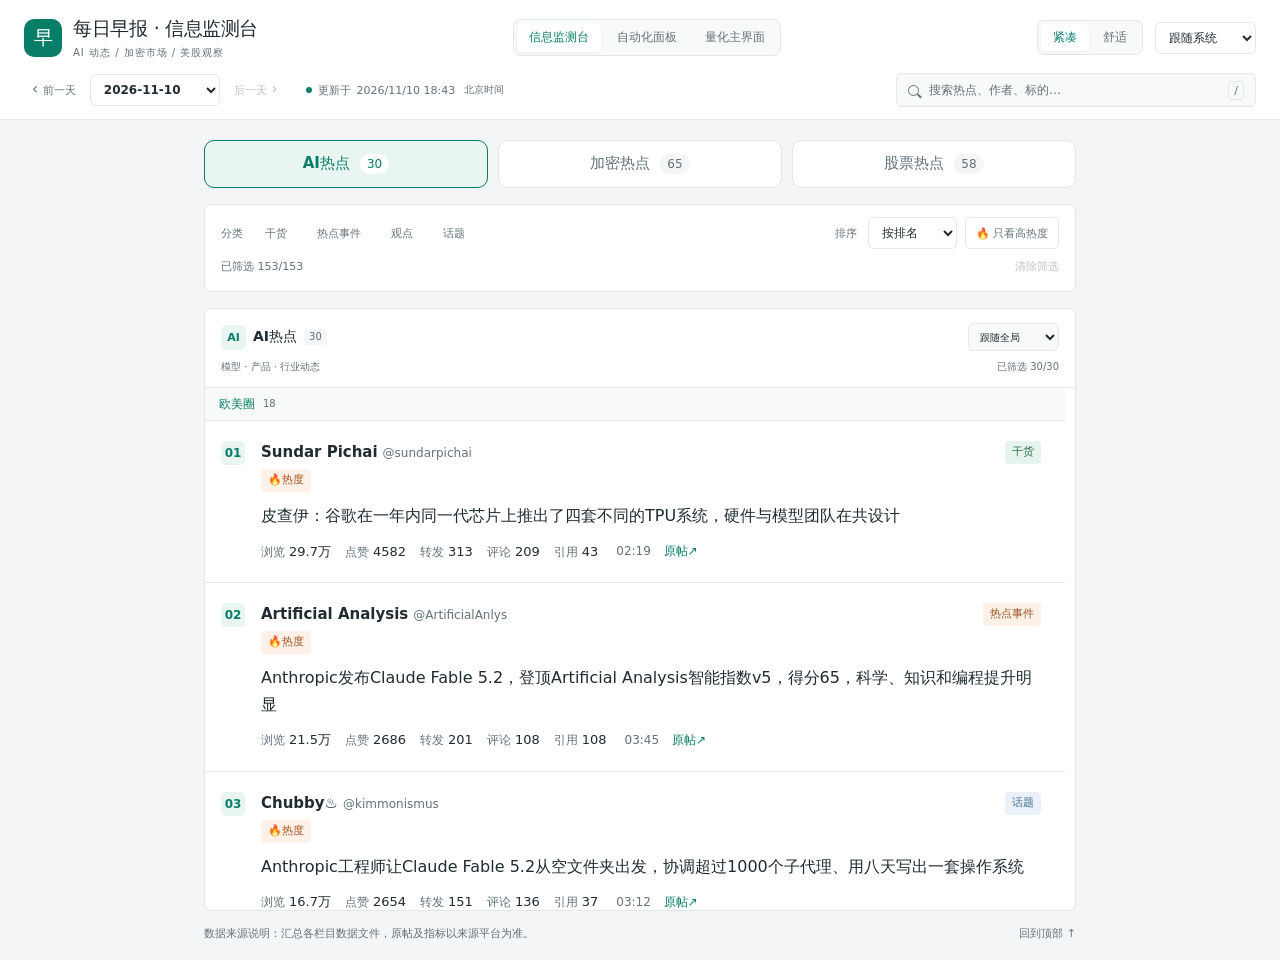
==== index.html @ 306c72bf "早报更新 2026-11-10 22:32" ====
<!doctype html>
<html lang="zh-CN">
<head>
  <meta charset="utf-8">
  <meta name="viewport" content="width=device-width, initial-scale=1">
  <meta name="color-scheme" content="light dark">
  <meta name="description" content="个人信息监测工作台：快速扫描 AI、加密与美股热点。">
  <title>每日早报 · 信息监测台</title>
  <link rel="stylesheet" href="assets/style.css?v=683f0a46d8">
  <script src="assets/app.js?v=7de63dbcac" defer></script>
</head>
<body id="top" data-density="compact" data-tab="ai">
  <a class="skip-link" href="#reports">跳至监测内容</a>
  <header class="topbar" id="topbar">
    <div class="topbar-heading">
      <div class="brand"><span class="brand-mark" aria-hidden="true">早</span><div><h1>每日早报 <span>· 信息监测台</span></h1><p>AI 动态 / 加密市场 / 美股观察</p></div></div>
      <nav class="page-nav" aria-label="站点导航"><a href="index.html" class="page-nav-link is-active" aria-current="page">信息监测台</a><a href="bot-auto-panel/" class="page-nav-link">自动化面板</a><a href="bot-auto-panel/#/hud" class="page-nav-link">量化主界面</a></nav>
      <div class="appearance-controls">
        <div class="segmented density-control" role="group" aria-label="内容密度">
          <button type="button" data-density="compact" aria-pressed="true">紧凑</button>
          <button type="button" data-density="comfortable" aria-pressed="false">舒适</button>
        </div>
        <label class="theme-control"><span class="sr-only">页面主题</span><select id="theme-select" aria-label="页面主题"><option value="system">跟随系统</option><option value="light">浅色</option><option value="dark">深色</option></select></label>
      </div>
    </div>
    <div class="topbar-tools">
      <div class="date-controls">
        <button id="previous-day" class="date-step" type="button" aria-label="前一天" title="前一天">‹ <span>前一天</span></button>
        <label><span class="sr-only">早报日期</span><select id="date-select" aria-label="选择早报日期"></select></label>
        <button id="next-day" class="date-step" type="button" aria-label="后一天" title="后一天"><span>后一天</span> ›</button>
      </div>
      <p class="updated"><span class="status-dot" aria-hidden="true"></span>更新于 <time id="last-updated">—</time><span class="timezone">北京时间</span></p>
      <label class="search-field desktop-search"><span class="search-icon" aria-hidden="true"></span><input id="global-search" type="search" placeholder="搜索热点、作者、标的…" aria-label="搜索所有栏目" autocomplete="off" spellcheck="false"><kbd>/</kbd></label>
    </div>
  </header>
  <main class="dashboard" id="reports" tabindex="-1">
    <p id="date-notice" class="notice" role="status" hidden></p>
    <div id="sample-note" class="sample-notice" hidden><span class="sample-badge">样例预览</span><span id="sample-note-text"></span></div>
    <nav id="section-tabs" class="section-tabs" aria-label="切换监测栏目"></nav>
    <section class="filter-bar" id="filter-bar" aria-label="内容筛选">
      <label class="search-field mobile-search"><span class="search-icon" aria-hidden="true"></span><input id="mobile-search" type="search" placeholder="搜索热点、作者、标的…" aria-label="搜索所有栏目" autocomplete="off" spellcheck="false"></label>
      <div class="filter-main">
        <div class="category-filter" id="category-filter"><span class="filter-label">分类</span><button type="button" id="category-menu-toggle" class="category-menu-toggle" aria-expanded="false" aria-controls="category-choices">全部分类 ▾</button><div id="category-choices" class="category-choices" role="group" aria-label="分类（可多选）"></div></div>
        <div class="filter-options"><label class="sort-control"><span class="filter-label">排序</span><select id="global-sort" aria-label="全局排序"></select></label><button type="button" id="hot-only" class="hot-toggle" aria-pressed="false">🔥 <span>只看高热度</span></button></div>
      </div>
      <div class="filter-status"><div class="filter-status-left"><span id="results-count" role="status" aria-live="polite" aria-atomic="true">已筛选 0/0</span><button type="button" id="active-ticker" class="active-ticker" hidden></button></div><button type="button" id="clear-filters" class="text-button" disabled>清除筛选</button></div>
    </section>
    <div id="sections" class="report-grid"></div>
    <noscript><p class="empty">请启用 JavaScript 查看监测台。本站数据已内嵌，支持离线打开。</p></noscript>
  </main>
  <footer class="footer"><p>数据来源说明：汇总各栏目数据文件，原帖及指标以来源平台为准。<span id="footer-sample" hidden>样例作者、账号及帖子均为虚构，仅供预览。</span></p><a href="#top">回到顶部 ↑</a></footer>
  <script type="application/json" id="report-data">{"manifest": {"source": "real", "sources": {"ai": "real", "crypto": "real", "stocks": "real"}, "dates": [{"date": "2026-11-10", "sections": ["ai", "crypto", "stocks"], "sources": {"ai": "real", "crypto": "real", "stocks": "real"}, "sample": false}, {"date": "2026-11-01", "sections": ["ai", "crypto", "stocks"], "sources": {"ai": "real", "crypto": "real", "stocks": "real"}, "sample": false}, {"date": "2026-10-31", "sections": ["ai", "crypto", "stocks"], "sources": {"ai": "real", "crypto": "real", "stocks": "real"}, "sample": false}, {"date": "2026-10-30", "sections": ["ai", "crypto", "stocks"], "sources": {"ai": "real", "crypto": "real", "stocks": "real"}, "sample": false}, {"date": "2026-10-29", "sections": ["ai", "crypto", "stocks"], "sources": {"ai": "real", "crypto": "real", "stocks": "real"}, "sample": false}, {"date": "2026-10-28", "sections": ["ai", "crypto", "stocks"], "sources": {"ai": "real", "crypto": "real", "stocks": "real"}, "sample": false}]}, "reports": {"2026-11-10": {"date": "2026-11-10", "sample": false, "sources": {"ai": "real", "crypto": "real", "stocks": "real"}, "sections": {"ai": {"section": "ai", "date": "2026-11-10", "generated_at": "2026-11-10T18:43:15+08:00", "sample": false, "items": [{"rank": 1, "author_name": "Sundar Pichai", "author_handle": "sundarpichai", "author_url": "https://x.com/sundarpichai", "tweet_url": "https://x.com/sundarpichai/status/2119857335871164769", "text_zh": "皮查伊：谷歌在一年内同一代芯片上推出了四套不同的TPU系统，硬件与模型团队在共设计", "original_lang": "en", "category": "干货", "tickers": [], "metrics": {"views": 297338, "likes": 4582, "retweets": 313, "replies": 209, "quotes": 43}, "posted_at": "2026-11-09T18:19:08+00:00", "region": "west"}, {"rank": 2, "author_name": "Artificial Analysis", "author_handle": "ArtificialAnlys", "author_url": "https://x.com/ArtificialAnlys", "tweet_url": "https://x.com/ArtificialAnlys/status/2119878995386982508", "text_zh": "Anthropic发布Claude Fable 5.2，登顶Artificial Analysis智能指数v5，得分65，科学、知识和编程提升明显", "original_lang": "en", "category": "热点事件", "tickers": [], "metrics": {"views": 215279, "likes": 2686, "retweets": 201, "replies": 108, "quotes": 108}, "posted_at": "2026-11-09T19:45:12+00:00", "region": "west"}, {"rank": 3, "author_name": "Chubby♨️", "author_handle": "kimmonismus", "author_url": "https://x.com/kimmonismus", "tweet_url": "https://x.com/kimmonismus/status/2119870808143298647", "text_zh": "Anthropic工程师让Claude Fable 5.2从空文件夹出发，协调超过1000个子代理、用八天写出一套操作系统", "original_lang": "en", "category": "话题", "tickers": [], "metrics": {"views": 166973, "likes": 2654, "retweets": 151, "replies": 136, "quotes": 37}, "posted_at": "2026-11-09T19:12:40+00:00", "region": "west"}, {"rank": 4, "author_name": "Chubby♨️", "author_handle": "kimmonismus", "author_url": "https://x.com/kimmonismus", "tweet_url": "https://x.com/kimmonismus/status/2119868348313838023", "text_zh": "Anthropic发布Claude Fable 5.2与Mythos 5.2，官方称在几乎所有评测能力上超过Opus 5.5", "original_lang": "en", "category": "热点事件", "tickers": [], "metrics": {"views": 199207, "likes": 1635, "retweets": 96, "replies": 67, "quotes": 17}, "posted_at": "2026-11-09T19:02:54+00:00", "region": "west"}, {"rank": 5, "author_name": "Simon Willison", "author_handle": "simonw", "author_url": "https://x.com/simonw", "tweet_url": "https://x.com/simonw/status/2120029347948220500", "text_zh": "Simon Willison提醒看Anthropic更新的提示词指南，其中有让Fable 5.2少一些过度谨慎的技巧", "original_lang": "en", "category": "干货", "tickers": [], "metrics": {"views": 105427, "likes": 1971, "retweets": 123, "replies": 214, "quotes": 53}, "posted_at": "2026-11-10T05:42:39+00:00", "region": "west"}, {"rank": 6, "author_name": "Artificial Analysis", "author_handle": "ArtificialAnlys", "author_url": "https://x.com/ArtificialAnlys", "tweet_url": "https://x.com/ArtificialAnlys/status/2119854348587123007", "text_zh": "Meta新模型Muse Ember在Artificial Analysis指数上得36分，与Claude Haiku 5.5相当，但每任务成本约只有三分之一", "original_lang": "en", "category": "干货", "tickers": [], "metrics": {"views": 133151, "likes": 939, "retweets": 55, "replies": 81, "quotes": 39}, "posted_at": "2026-11-09T18:07:16+00:00", "region": "west"}, {"rank": 7, "author_name": "SemiAnalysis", "author_handle": "SemiAnalysis_", "author_url": "https://x.com/SemiAnalysis_", "tweet_url": "https://x.com/SemiAnalysis_/status/2119961447199289640", "text_zh": "SemiAnalysis：Fable 5.2在GDPx榜单上以16.4%的成绩登顶", "original_lang": "en", "category": "干货", "tickers": [], "metrics": {"views": 103379, "likes": 749, "retweets": 45, "replies": 27, "quotes": 17}, "posted_at": "2026-11-10T01:12:50+00:00", "region": "west"}, {"rank": 8, "author_name": "Ethan Mollick", "author_handle": "emollick", "author_url": "https://x.com/emollick", "tweet_url": "https://x.com/emollick/status/2119918307457577163", "text_zh": "Ethan Mollick试验：Fable 5.2指挥约2.5万个代理，创造出450多个由传送门连接的3D世界", "original_lang": "en", "category": "话题", "tickers": [], "metrics": {"views": 69517, "likes": 1387, "retweets": 117, "replies": 167, "quotes": 40}, "posted_at": "2026-11-09T22:21:25+00:00", "region": "west"}, {"rank": 9, "author_name": "宝玉", "author_handle": "dotey", "author_url": "https://x.com/dotey", "tweet_url": "https://x.com/dotey/status/2119872207241543744", "text_zh": "宝玉：Claude Fable 5.2发布，比Opus 5.5强一档，API降价两成；Max和Ultra送一次Fable重置，Pro本周也可直接用", "original_lang": "zh", "category": "热点事件", "tickers": [], "metrics": {"views": 112390, "likes": 349, "retweets": 26, "replies": 134, "quotes": 18}, "posted_at": "2026-11-09T19:18:14+00:00", "region": "zh"}, {"rank": 10, "author_name": "Gary Marcus", "author_handle": "GaryMarcus", "author_url": "https://x.com/GaryMarcus", "tweet_url": "https://x.com/GaryMarcus/status/2119747886472630375", "text_zh": "Gary Marcus认为黄仁勋真正麻烦的不是婚外情本身，而是他留下的证据", "original_lang": "en", "category": "观点", "tickers": [], "metrics": {"views": 81607, "likes": 901, "retweets": 181, "replies": 33, "quotes": 5}, "posted_at": "2026-11-09T11:04:13+00:00", "region": "west"}, {"rank": 11, "author_name": "Chubby♨️", "author_handle": "kimmonismus", "author_url": "https://x.com/kimmonismus", "tweet_url": "https://x.com/kimmonismus/status/2119899579533373695", "text_zh": "认为谷歌模型本身很强，但发布节奏拖了后腿；Fable 5.2已是当前明显最好的模型", "original_lang": "en", "category": "观点", "tickers": [], "metrics": {"views": 51530, "likes": 946, "retweets": 37, "replies": 78, "quotes": 3}, "posted_at": "2026-11-09T21:07:00+00:00", "region": "west"}, {"rank": 12, "author_name": "Dylan Patel", "author_handle": "dylan522p", "author_url": "https://x.com/dylan522p", "tweet_url": "https://x.com/dylan522p/status/2119977464529289304", "text_zh": "有评测称Fable 5.2在芯片设计、软件工程、生物和材料科学上明显更强，GDPx是目前唯一细拆这些能力的评测", "original_lang": "en", "category": "干货", "tickers": [], "metrics": {"views": 52835, "likes": 728, "retweets": 34, "replies": 40, "quotes": 8}, "posted_at": "2026-11-10T02:16:29+00:00", "region": "west"}, {"rank": 13, "author_name": "Ethan Mollick", "author_handle": "emollick", "author_url": "https://x.com/emollick", "tweet_url": "https://x.com/emollick/status/2120000888974766501", "text_zh": "Ethan Mollick：Fable 5.2在几项尚未饱和、信息量较高的基准上已站上偏陡的趋势线上方", "original_lang": "en", "category": "干货", "tickers": [], "metrics": {"views": 45434, "likes": 806, "retweets": 62, "replies": 124, "quotes": 13}, "posted_at": "2026-11-10T03:49:34+00:00", "region": "west"}, {"rank": 14, "author_name": "Chubby♨️", "author_handle": "kimmonismus", "author_url": "https://x.com/kimmonismus", "tweet_url": "https://x.com/kimmonismus/status/2119927765252063690", "text_zh": "Anthropic称Fable 5.2能根据简短提示设计出三款可工作的电子设备，还提出了未经测试的化学合成路线", "original_lang": "en", "category": "话题", "tickers": [], "metrics": {"views": 35485, "likes": 758, "retweets": 43, "replies": 53, "quotes": 2}, "posted_at": "2026-11-09T22:59:00+00:00", "region": "west"}, {"rank": 15, "author_name": "SemiAnalysis", "author_handle": "SemiAnalysis_", "author_url": "https://x.com/SemiAnalysis_", "tweet_url": "https://x.com/SemiAnalysis_/status/2119941113821720798", "text_zh": "谷歌宣布TPU 8tx用于机密推理、TPU 8i Max面向超长上下文", "original_lang": "en", "category": "热点事件", "tickers": [], "metrics": {"views": 38342, "likes": 414, "retweets": 26, "replies": 18, "quotes": 3}, "posted_at": "2026-11-09T23:52:02+00:00", "region": "west"}, {"rank": 16, "author_name": "Gary Marcus", "author_handle": "GaryMarcus", "author_url": "https://x.com/GaryMarcus", "tweet_url": "https://x.com/GaryMarcus/status/2119786235484901769", "text_zh": "Gary Marcus：问题已不再是金融泡沫会不会破，而是何时破；纯堆缩放已经结束", "original_lang": "en", "category": "观点", "tickers": [], "metrics": {"views": 29246, "likes": 585, "retweets": 84, "replies": 40, "quotes": 13}, "posted_at": "2026-11-09T13:36:36+00:00", "region": "west"}, {"rank": 17, "author_name": "🚨 AI News | TestingCatalog", "author_handle": "testingcatalog", "author_url": "https://x.com/testingcatalog", "tweet_url": "https://x.com/testingcatalog/status/2119868820466680062", "text_zh": "测试显示Fable 5.2与Mythos 5.2由同一底层模型驱动，只是安全护栏配置不同", "original_lang": "en", "category": "干货", "tickers": [], "metrics": {"views": 38064, "likes": 320, "retweets": 11, "replies": 15, "quotes": 3}, "posted_at": "2026-11-09T19:04:46+00:00", "region": "west"}, {"rank": 18, "author_name": "Artificial Analysis", "author_handle": "ArtificialAnlys", "author_url": "https://x.com/ArtificialAnlys", "tweet_url": "https://x.com/ArtificialAnlys/status/2119953570430881946", "text_zh": "Fable 5.2登上AA-3D榜首，Max档得分1271 Elo，领先Sonnet约67分，衡量模型搭建交互式3D体验的能力", "original_lang": "en", "category": "干货", "tickers": [], "metrics": {"views": 25352, "likes": 409, "retweets": 29, "replies": 53, "quotes": 16}, "posted_at": "2026-11-10T00:41:32+00:00", "region": "west"}, {"rank": 19, "author_name": "swyx 🔜 aie.codes", "author_handle": "swyx", "author_url": "https://x.com/swyx", "tweet_url": "https://x.com/swyx/status/2119935240202539147", "text_zh": "有人在Fable 5.2发布演示中用模型形式化了费马大定理，并暗示还有更大的代码演讲计划", "original_lang": "en", "category": "话题", "tickers": [], "metrics": {"views": 23863, "likes": 380, "retweets": 15, "replies": 90, "quotes": 8}, "posted_at": "2026-11-09T23:28:42+00:00", "region": "west"}, {"rank": 20, "author_name": "Orange AI", "author_handle": "oran_ge", "author_url": "https://x.com/oran_ge", "tweet_url": "https://x.com/oran_ge/status/2119933301767180631", "text_zh": "归藏梳理：Fable/Mythos几乎全面超过Opus 5.5，价格降20%、速度提升30%，费马大定理形式化、衣壳结构和机器人控制都有突破，官方仍建议日常编码先用Opus 5.5", "original_lang": "zh", "category": "干货", "tickers": [], "metrics": {"views": 32497, "likes": 149, "retweets": 7, "replies": 65, "quotes": 9}, "posted_at": "2026-11-09T23:21:00+00:00", "region": "zh"}, {"rank": 21, "author_name": "宝玉", "author_handle": "dotey", "author_url": "https://x.com/dotey", "tweet_url": "https://x.com/dotey/status/2119873970920997274", "text_zh": "同一天OpenAI在周边店上架Codex版Chromatic掌机，售价200美元，可用Codex做Game Boy游戏", "original_lang": "zh", "category": "热点事件", "tickers": [], "metrics": {"views": 34988, "likes": 82, "retweets": 6, "replies": 50, "quotes": 2}, "posted_at": "2026-11-09T19:25:14+00:00", "region": "zh"}, {"rank": 22, "author_name": "Gorden Sun", "author_handle": "Gorden_Sun", "author_url": "https://x.com/Gorden_Sun", "tweet_url": "https://x.com/Gorden_Sun/status/2119810857920307387", "text_zh": "Mirage：仅约5130万参数、体积约22MB的视觉模型，在三星S26的NPU上约74毫秒完成一次全流程分析", "original_lang": "zh", "category": "干货", "tickers": [], "metrics": {"views": 21085, "likes": 384, "retweets": 42, "replies": 27, "quotes": 2}, "posted_at": "2026-11-09T15:14:27+00:00", "region": "zh"}, {"rank": 23, "author_name": "歸藏(guizang.ai)", "author_handle": "op7418", "author_url": "https://x.com/op7418", "tweet_url": "https://x.com/op7418/status/2120035025655574865", "text_zh": "有项目可给国行iPhone开启满血版Apple Intelligence，并提醒美区账号、系统语言和约10GB模型下载等坑", "original_lang": "zh", "category": "话题", "tickers": [], "metrics": {"views": 28188, "likes": 111, "retweets": 15, "replies": 60, "quotes": 3}, "posted_at": "2026-11-10T06:05:13+00:00", "region": "zh"}, {"rank": 24, "author_name": "宝玉", "author_handle": "dotey", "author_url": "https://x.com/dotey", "tweet_url": "https://x.com/dotey/status/2119823986603299193", "text_zh": "字节发布图像模型Seedream 5.5：官方称同一张图可连改100轮且未改区域保持像素级稳定，并支持透明底素材，将在即梦和豆包上线", "original_lang": "zh", "category": "热点事件", "tickers": [], "metrics": {"views": 24593, "likes": 136, "retweets": 18, "replies": 49, "quotes": 6}, "posted_at": "2026-11-09T16:06:37+00:00", "region": "zh"}, {"rank": 25, "author_name": "小互", "author_handle": "xiaohu", "author_url": "https://x.com/xiaohu", "tweet_url": "https://x.com/xiaohu/status/2119774478788141417", "text_zh": "小互实测Seedream 5.5，称多轮编辑一致性和真实感明显提升，并改善小字、多语言、透明图和GIF生成", "original_lang": "zh", "category": "干货", "tickers": [], "metrics": {"views": 20276, "likes": 190, "retweets": 16, "replies": 31, "quotes": 8}, "posted_at": "2026-11-09T12:49:53+00:00", "region": "zh"}, {"rank": 26, "author_name": "Andy L", "author_handle": "AndyL5cc", "author_url": "https://x.com/AndyL5cc", "tweet_url": "https://x.com/AndyL5cc/status/2119869451491565935", "text_zh": "细节：Fable 5.2开High约能打平Opus 5.5 Max，每任务成本约一半；但网页版和Claude Code默认档位是Medium", "original_lang": "zh", "category": "干货", "tickers": [], "metrics": {"views": 19169, "likes": 25, "retweets": 0, "replies": 16, "quotes": 1}, "posted_at": "2026-11-09T19:07:17+00:00", "region": "zh"}, {"rank": 27, "author_name": "宝玉", "author_handle": "dotey", "author_url": "https://x.com/dotey", "tweet_url": "https://x.com/dotey/status/2119868647220842659", "text_zh": "Meta发布最小模型Muse Ember，单价与Haiku 5.5相当，跑同一套测试只需约三分之一的钱，主要承担Agent杂活", "original_lang": "zh", "category": "干货", "tickers": [], "metrics": {"views": 9407, "likes": 14, "retweets": 1, "replies": 19, "quotes": 2}, "posted_at": "2026-11-09T19:04:05+00:00", "region": "zh"}, {"rank": 28, "author_name": "Orange AI", "author_handle": "oran_ge", "author_url": "https://x.com/oran_ge", "tweet_url": "https://x.com/oran_ge/status/2119938669624819722", "text_zh": "有传言Anthropic内部已有只多训练两周的Fable 5.3，可能近期发布，下周IPO可能要靠Fable 5.2撑场面", "original_lang": "zh", "category": "观点", "tickers": [], "metrics": {"views": 7891, "likes": 21, "retweets": 0, "replies": 27, "quotes": 0}, "posted_at": "2026-11-09T23:42:20+00:00", "region": "zh"}, {"rank": 29, "author_name": "Andy L", "author_handle": "AndyL5cc", "author_url": "https://x.com/AndyL5cc", "tweet_url": "https://x.com/AndyL5cc/status/2119973567274094602", "text_zh": "The Information：白宫要求国会立法让商务部封堵对部分芯片的远程访问；有人认为黄仁勋风波后英伟达游说分量变轻", "original_lang": "zh", "category": "热点事件", "tickers": [], "metrics": {"views": 4312, "likes": 18, "retweets": 0, "replies": 14, "quotes": 0}, "posted_at": "2026-11-10T02:01:00+00:00", "region": "zh"}, {"rank": 30, "author_name": "Andy L", "author_handle": "AndyL5cc", "author_url": "https://x.com/AndyL5cc", "tweet_url": "https://x.com/AndyL5cc/status/2119756134462464504", "text_zh": "英国《金融时报》：Anthropic接手约34亿美元、规模1.7吉瓦的燃气发电机订单，为数据中心供电", "original_lang": "zh", "category": "热点事件", "tickers": [], "metrics": {"views": 2047, "likes": 15, "retweets": 0, "replies": 15, "quotes": 0}, "posted_at": "2026-11-09T11:37:00+00:00", "region": "zh"}]}, "crypto": {"section": "crypto", "date": "2026-11-10", "generated_at": "2026-11-10T18:43:15+08:00", "sample": false, "items": [{"rank": 1, "author_name": "Ted", "author_handle": "TedPillows", "author_url": "https://x.com/TedPillows", "tweet_url": "https://x.com/TedPillows/status/2119814421296144814", "text_zh": "别出轨：暗指黄仁勋婚外情丑闻成为今日加密圈热议", "original_lang": "en", "category": "话题", "tickers": [], "metrics": {"views": 1636979, "likes": 84310, "retweets": 6115, "replies": 689, "quotes": 482}, "posted_at": "2026-11-09T15:28:36+00:00", "region": "west", "region_rank": 1}, {"rank": 2, "author_name": "Watcher.Guru", "author_handle": "WatcherGuru", "author_url": "https://x.com/WatcherGuru", "tweet_url": "https://x.com/WatcherGuru/status/2119944998716166505", "text_zh": "英伟达及CEO黄仁勋被股东起诉，指控隐瞒与一名中国间谍的关系", "original_lang": "en", "category": "热点事件", "tickers": [], "metrics": {"views": 1372818, "likes": 6589, "retweets": 573, "replies": 284, "quotes": 111}, "posted_at": "2026-11-10T00:07:29+00:00", "region": "west", "region_rank": 2}, {"rank": 3, "author_name": "Watcher.Guru", "author_handle": "WatcherGuru", "author_url": "https://x.com/WatcherGuru", "tweet_url": "https://x.com/WatcherGuru/status/2119791398203654398", "text_zh": "贝莱德预计出于安全考虑，将有数十亿美元加密资产转入ETF", "original_lang": "en", "category": "热点事件", "tickers": [], "metrics": {"views": 811817, "likes": 6884, "retweets": 609, "replies": 355, "quotes": 131}, "posted_at": "2026-11-09T13:57:07+00:00", "region": "west", "region_rank": 3}, {"rank": 4, "author_name": "Watcher.Guru", "author_handle": "WatcherGuru", "author_url": "https://x.com/WatcherGuru", "tweet_url": "https://x.com/WatcherGuru/status/2119902152009101656", "text_zh": "华尔街日报：Anthropic计划下周IPO", "original_lang": "en", "category": "热点事件", "tickers": [], "metrics": {"views": 815880, "likes": 5569, "retweets": 427, "replies": 227, "quotes": 159}, "posted_at": "2026-11-09T21:17:13+00:00", "region": "west", "region_rank": 4}, {"rank": 5, "author_name": "Michael Saylor", "author_handle": "saylor", "author_url": "https://x.com/saylor", "tweet_url": "https://x.com/saylor/status/2119778202931388769", "text_zh": "Strategy再购入1036枚比特币并回购1.88亿美元STRC；截至11月8日持有850,364枚BTC及49亿美元现金类资产", "original_lang": "en", "category": "干货", "tickers": [], "metrics": {"views": 532500, "likes": 11131, "retweets": 1166, "replies": 650, "quotes": 219}, "posted_at": "2026-11-09T13:04:41+00:00", "region": "west", "region_rank": 5}, {"rank": 6, "author_name": "Watcher.Guru", "author_handle": "WatcherGuru", "author_url": "https://x.com/WatcherGuru", "tweet_url": "https://x.com/WatcherGuru/status/2119837697842053483", "text_zh": "朝鲜黑客正用meme币清洗币安被盗资金", "original_lang": "en", "category": "热点事件", "tickers": [], "metrics": {"views": 545233, "likes": 5546, "retweets": 490, "replies": 666, "quotes": 251}, "posted_at": "2026-11-09T17:01:06+00:00", "region": "west", "region_rank": 6}, {"rank": 7, "author_name": "Crypto Rover", "author_handle": "cryptorover", "author_url": "https://x.com/cryptorover", "tweet_url": "https://x.com/cryptorover/status/2119744909821571194", "text_zh": "特朗普将加密比作石油，称其可能成为全球最重要的资产之一", "original_lang": "en", "category": "热点事件", "tickers": [], "metrics": {"views": 174298, "likes": 3120, "retweets": 360, "replies": 142, "quotes": 28}, "posted_at": "2026-11-09T10:52:24+00:00", "region": "west", "region_rank": 7}, {"rank": 8, "author_name": "Crypto Rover", "author_handle": "cryptorover", "author_url": "https://x.com/cryptorover", "tweet_url": "https://x.com/cryptorover/status/2119773160166019243", "text_zh": "中国上线区块链与人工智能技术全国性登记系统", "original_lang": "en", "category": "热点事件", "tickers": [], "metrics": {"views": 165586, "likes": 2210, "retweets": 275, "replies": 117, "quotes": 25}, "posted_at": "2026-11-09T12:44:39+00:00", "region": "west", "region_rank": 8}, {"rank": 9, "author_name": "Coin Bureau", "author_handle": "coinbureau", "author_url": "https://x.com/coinbureau", "tweet_url": "https://x.com/coinbureau/status/2119773989891686814", "text_zh": "纽交所据报将用Avalanche结算代币化股票，AVAX短时涨约6%至8.65美元", "original_lang": "en", "category": "热点事件", "tickers": [], "metrics": {"views": 186134, "likes": 1352, "retweets": 236, "replies": 107, "quotes": 60}, "posted_at": "2026-11-09T12:47:57+00:00", "region": "west", "region_rank": 9}, {"rank": 10, "author_name": "The Bitcoin Historian", "author_handle": "pete_rizzo_", "author_url": "https://x.com/pete_rizzo_", "tweet_url": "https://x.com/pete_rizzo_/status/2119880917724573762", "text_zh": "杰克·多西的Bitchat（可离线发送比特币）在法国成下载热门，抗议者大量使用", "original_lang": "en", "category": "热点事件", "tickers": [], "metrics": {"views": 128108, "likes": 1755, "retweets": 241, "replies": 88, "quotes": 25}, "posted_at": "2026-11-09T19:52:50+00:00", "region": "west", "region_rank": 10}, {"rank": 11, "author_name": "Ted", "author_handle": "TedPillows", "author_url": "https://x.com/TedPillows", "tweet_url": "https://x.com/TedPillows/status/2119766074854191524", "text_zh": "感到整个加密市场集体疲惫、放弃的人空前多，此刻开始慢慢转多", "original_lang": "en", "category": "观点", "tickers": [], "metrics": {"views": 71906, "likes": 2004, "retweets": 68, "replies": 162, "quotes": 6}, "posted_at": "2026-11-09T12:16:30+00:00", "region": "west", "region_rank": 11}, {"rank": 12, "author_name": "Cointelegraph", "author_handle": "Cointelegraph", "author_url": "https://x.com/Cointelegraph", "tweet_url": "https://x.com/Cointelegraph/status/2119782233686863938", "text_zh": "杜罗夫：过去48小时Telegram上新建超过70万个自托管钱包", "original_lang": "en", "category": "热点事件", "tickers": [], "metrics": {"views": 83895, "likes": 1339, "retweets": 130, "replies": 111, "quotes": 15}, "posted_at": "2026-11-09T13:20:42+00:00", "region": "west", "region_rank": 12}, {"rank": 13, "author_name": "Lyn Alden", "author_handle": "LynAldenContact", "author_url": "https://x.com/LynAldenContact", "tweet_url": "https://x.com/LynAldenContact/status/2119961265099411681", "text_zh": "AI已更擅长细微表情；对黄仁勋能否继续任职偏中性偏空，但对2027年GPU需求偏多", "original_lang": "en", "category": "观点", "tickers": [], "metrics": {"views": 101063, "likes": 821, "retweets": 30, "replies": 45, "quotes": 3}, "posted_at": "2026-11-10T01:12:07+00:00", "region": "west", "region_rank": 13}, {"rank": 14, "author_name": "James Lavish", "author_handle": "jameslavish", "author_url": "https://x.com/jameslavish", "tweet_url": "https://x.com/jameslavish/status/2119833440854102463", "text_zh": "至8.3万美元区间累计超过100亿美元比特币杠杆空单，拥挤交易值得警惕", "original_lang": "en", "category": "干货", "tickers": [], "metrics": {"views": 60085, "likes": 1557, "retweets": 101, "replies": 72, "quotes": 23}, "posted_at": "2026-11-09T16:44:11+00:00", "region": "west", "region_rank": 14}, {"rank": 15, "author_name": "Cointelegraph", "author_handle": "Cointelegraph", "author_url": "https://x.com/Cointelegraph", "tweet_url": "https://x.com/Cointelegraph/status/2119797896635703580", "text_zh": "管理约13万亿美元的嘉信理财新增SOL、AVAX、LINK现货交易", "original_lang": "en", "category": "热点事件", "tickers": [], "metrics": {"views": 58862, "likes": 1303, "retweets": 181, "replies": 66, "quotes": 9}, "posted_at": "2026-11-09T14:22:57+00:00", "region": "west", "region_rank": 15}, {"rank": 16, "author_name": "Crypto Rover", "author_handle": "cryptorover", "author_url": "https://x.com/cryptorover", "tweet_url": "https://x.com/cryptorover/status/2119883976827699418", "text_zh": "称比特币将大幅反弹、山寨会暴动，要在街上流血时买入", "original_lang": "en", "category": "观点", "tickers": [], "metrics": {"views": 76986, "likes": 818, "retweets": 50, "replies": 101, "quotes": 5}, "posted_at": "2026-11-09T20:05:00+00:00", "region": "west", "region_rank": 16}, {"rank": 17, "author_name": "Bitcoin Magazine", "author_handle": "BitcoinMagazine", "author_url": "https://x.com/BitcoinMagazine", "tweet_url": "https://x.com/BitcoinMagazine/status/2119830120852758844", "text_zh": "上市公司Super League Enterprise逢低购入16枚BTC入库，价值约120万美元", "original_lang": "en", "category": "热点事件", "tickers": [], "metrics": {"views": 61208, "likes": 1012, "retweets": 96, "replies": 56, "quotes": 8}, "posted_at": "2026-11-09T16:31:00+00:00", "region": "west", "region_rank": 17}, {"rank": 18, "author_name": "Ted", "author_handle": "TedPillows", "author_url": "https://x.com/TedPillows", "tweet_url": "https://x.com/TedPillows/status/2119831141478015157", "text_zh": "质疑纽交所为何选择Avalanche结算美股代币化交易，怀疑背后有利益安排", "original_lang": "en", "category": "观点", "tickers": [], "metrics": {"views": 74001, "likes": 644, "retweets": 14, "replies": 179, "quotes": 10}, "posted_at": "2026-11-09T16:35:03+00:00", "region": "west", "region_rank": 18}, {"rank": 19, "author_name": "K A L E O", "author_handle": "CryptoKaleo", "author_url": "https://x.com/CryptoKaleo", "tweet_url": "https://x.com/CryptoKaleo/status/2119855761534918711", "text_zh": "感叹换作以前，纽交所选用Avalanche这类公告能让AVAX一根阳线涨500%", "original_lang": "en", "category": "观点", "tickers": [], "metrics": {"views": 58753, "likes": 863, "retweets": 41, "replies": 97, "quotes": 2}, "posted_at": "2026-11-09T18:12:53+00:00", "region": "west", "region_rank": 19}, {"rank": 20, "author_name": "Crypto Rover", "author_handle": "cryptorover", "author_url": "https://x.com/cryptorover", "tweet_url": "https://x.com/cryptorover/status/2120019029377347643", "text_zh": "12月美联储加息概率升至历史高点约80%", "original_lang": "en", "category": "热点事件", "tickers": [], "metrics": {"views": 58575, "likes": 495, "retweets": 50, "replies": 50, "quotes": 5}, "posted_at": "2026-11-10T05:01:39+00:00", "region": "west", "region_rank": 20}, {"rank": 21, "author_name": "The Bitcoin Historian", "author_handle": "pete_rizzo_", "author_url": "https://x.com/pete_rizzo_", "tweet_url": "https://x.com/pete_rizzo_/status/2119955950765559816", "text_zh": "哈萨克斯坦宣布为战略储备买入1亿美元比特币", "original_lang": "en", "category": "热点事件", "tickers": [], "metrics": {"views": 27076, "likes": 1111, "retweets": 155, "replies": 79, "quotes": 10}, "posted_at": "2026-11-10T00:51:00+00:00", "region": "west", "region_rank": 21}, {"rank": 22, "author_name": "Bitcoin Magazine", "author_handle": "BitcoinMagazine", "author_url": "https://x.com/BitcoinMagazine", "tweet_url": "https://x.com/BitcoinMagazine/status/2119850250613793245", "text_zh": "Blockstream CEO Adam Back：传统世界大型托管机构开始进入比特币托管", "original_lang": "en", "category": "观点", "tickers": [], "metrics": {"views": 53767, "likes": 466, "retweets": 46, "replies": 56, "quotes": 6}, "posted_at": "2026-11-09T17:50:59+00:00", "region": "west", "region_rank": 22}, {"rank": 23, "author_name": "Anthony Pompliano 🌪", "author_handle": "APompliano", "author_url": "https://x.com/APompliano", "tweet_url": "https://x.com/APompliano/status/2119780922056925306", "text_zh": "调侃若黄仁勋婚外情成为本轮AI抛售的底部，会是极具讽刺的“祭旗”", "original_lang": "en", "category": "观点", "tickers": [], "metrics": {"views": 52206, "likes": 501, "retweets": 26, "replies": 60, "quotes": 1}, "posted_at": "2026-11-09T13:15:30+00:00", "region": "west", "region_rank": 23}, {"rank": 24, "author_name": "Ted", "author_handle": "TedPillows", "author_url": "https://x.com/TedPillows", "tweet_url": "https://x.com/TedPillows/status/2119786871945588844", "text_zh": "Tom Lee上周买入约2016万美元ETH，与Saylor同时在买", "original_lang": "en", "category": "干货", "tickers": [], "metrics": {"views": 36980, "likes": 872, "retweets": 36, "replies": 81, "quotes": 3}, "posted_at": "2026-11-09T13:39:08+00:00", "region": "west", "region_rank": 24}, {"rank": 25, "author_name": "Peter Schiff", "author_handle": "PeterSchiff", "author_url": "https://x.com/PeterSchiff", "tweet_url": "https://x.com/PeterSchiff/status/2119788579589140634", "text_zh": "Peter Schiff批评Saylor再次增发普通股买比特币并回购STRC，牺牲MSTR普通股东", "original_lang": "en", "category": "观点", "tickers": [], "metrics": {"views": 51203, "likes": 483, "retweets": 39, "replies": 126, "quotes": 2}, "posted_at": "2026-11-09T13:45:55+00:00", "region": "west", "region_rank": 25}, {"rank": 26, "author_name": "Lyn Alden", "author_handle": "LynAldenContact", "author_url": "https://x.com/LynAldenContact", "tweet_url": "https://x.com/LynAldenContact/status/2119944865127727239", "text_zh": "股市涨超2%，英伟达丑闻当日跌幅不到5%，后续风险仍在但值得留意", "original_lang": "en", "category": "观点", "tickers": [], "metrics": {"views": 46850, "likes": 565, "retweets": 16, "replies": 32, "quotes": 0}, "posted_at": "2026-11-10T00:06:57+00:00", "region": "west", "region_rank": 26}, {"rank": 27, "author_name": "Lookonchain", "author_handle": "lookonchain", "author_url": "https://x.com/lookonchain", "tweet_url": "https://x.com/lookonchain/status/2119965406261891505", "text_zh": "沉睡超10年的以太坊OG钱包转移全部2155枚ETH（约459万美元），ICO成本仅0.31美元", "original_lang": "en", "category": "热点事件", "tickers": [], "metrics": {"views": 57078, "likes": 264, "retweets": 17, "replies": 69, "quotes": 6}, "posted_at": "2026-11-10T01:28:34+00:00", "region": "west", "region_rank": 27}, {"rank": 28, "author_name": "Raoul Pal", "author_handle": "RaoulGMI", "author_url": "https://x.com/RaoulGMI", "tweet_url": "https://x.com/RaoulGMI/status/2119967158155268567", "text_zh": "Raoul Pal：降低居民电费的简单办法是向数据中心征收电网使用税，自发电则少征", "original_lang": "en", "category": "观点", "tickers": [], "metrics": {"views": 56584, "likes": 277, "retweets": 21, "replies": 15, "quotes": 1}, "posted_at": "2026-11-10T01:35:32+00:00", "region": "west", "region_rank": 28}, {"rank": 29, "author_name": "Lookonchain", "author_handle": "lookonchain", "author_url": "https://x.com/lookonchain", "tweet_url": "https://x.com/lookonchain/status/2119771624471957635", "text_zh": "疑似同一巨鲸的两个地址花费908万美元、均价2106美元买入4312枚ETH", "original_lang": "en", "category": "干货", "tickers": [], "metrics": {"views": 54752, "likes": 317, "retweets": 20, "replies": 43, "quotes": 4}, "posted_at": "2026-11-09T12:38:33+00:00", "region": "west", "region_rank": 29}, {"rank": 30, "author_name": "Cointelegraph", "author_handle": "Cointelegraph", "author_url": "https://x.com/Cointelegraph", "tweet_url": "https://x.com/Cointelegraph/status/2119788535410532530", "text_zh": "BitMine上周买入9587枚ETH，总持仓约占以太坊供应的4.97%", "original_lang": "en", "category": "干货", "tickers": [], "metrics": {"views": 47990, "likes": 465, "retweets": 42, "replies": 46, "quotes": 3}, "posted_at": "2026-11-09T13:45:45+00:00", "region": "west", "region_rank": 30}, {"rank": 31, "author_name": "Cointelegraph", "author_handle": "Cointelegraph", "author_url": "https://x.com/Cointelegraph", "tweet_url": "https://x.com/Cointelegraph/status/2120016086410182804", "text_zh": "MEXC CEO称已与FinCEN取得联系，并准备全面配合调查", "original_lang": "en", "category": "热点事件", "tickers": [], "metrics": {"views": 46336, "likes": 458, "retweets": 72, "replies": 44, "quotes": 16}, "posted_at": "2026-11-10T04:49:57+00:00", "region": "west", "region_rank": 31}, {"rank": 32, "author_name": "K A L E O", "author_handle": "CryptoKaleo", "author_url": "https://x.com/CryptoKaleo", "tweet_url": "https://x.com/CryptoKaleo/status/2119857982204707327", "text_zh": "Kalshi年末预测约7.6万美元，他认为比特币会从当前区间冲向10万美元", "original_lang": "en", "category": "观点", "tickers": [], "metrics": {"views": 52604, "likes": 317, "retweets": 12, "replies": 56, "quotes": 2}, "posted_at": "2026-11-09T18:21:42+00:00", "region": "west", "region_rank": 32}, {"rank": 33, "author_name": "Coin Bureau", "author_handle": "coinbureau", "author_url": "https://x.com/coinbureau", "tweet_url": "https://x.com/coinbureau/status/2119934559999463640", "text_zh": "Ava Labs确认纽交所选用Avalanche结算代币化股票，平台拟全年无休、待监管批准", "original_lang": "en", "category": "热点事件", "tickers": [], "metrics": {"views": 49653, "likes": 316, "retweets": 47, "replies": 38, "quotes": 8}, "posted_at": "2026-11-09T23:26:00+00:00", "region": "west", "region_rank": 33}, {"rank": 34, "author_name": "Lookonchain", "author_handle": "lookonchain", "author_url": "https://x.com/lookonchain", "tweet_url": "https://x.com/lookonchain/status/2119788505035575704", "text_zh": "比特币ETF单日净流出6270枚BTC（约4.68亿美元）、七日净流出17694枚；以太坊ETF同样大额流出", "original_lang": "en", "category": "干货", "tickers": [], "metrics": {"views": 51154, "likes": 174, "retweets": 13, "replies": 59, "quotes": 5}, "posted_at": "2026-11-09T13:45:38+00:00", "region": "west", "region_rank": 34}, {"rank": 35, "author_name": "Bitcoin Magazine", "author_handle": "BitcoinMagazine", "author_url": "https://x.com/BitcoinMagazine", "tweet_url": "https://x.com/BitcoinMagazine/status/2119908332899360807", "text_zh": "比特币周线收于50周均线下方，结束连续7周站上该均线；分析师称当下是较好买点", "original_lang": "en", "category": "干货", "tickers": [], "metrics": {"views": 41568, "likes": 351, "retweets": 32, "replies": 59, "quotes": 5}, "posted_at": "2026-11-09T21:41:47+00:00", "region": "west", "region_rank": 35}, {"rank": 36, "author_name": "Lookonchain", "author_handle": "lookonchain", "author_url": "https://x.com/lookonchain", "tweet_url": "https://x.com/lookonchain/status/2119794172752441802", "text_zh": "链上周报：稳定币供应减少46.8亿美元；上市公司净减持11647枚BTC（约8.69亿美元）；Strategy与BitMine分别加仓", "original_lang": "en", "category": "干货", "tickers": [], "metrics": {"views": 49238, "likes": 150, "retweets": 5, "replies": 42, "quotes": 3}, "posted_at": "2026-11-09T14:08:09+00:00", "region": "west", "region_rank": 36}, {"rank": 37, "author_name": "CoinDesk", "author_handle": "CoinDesk", "author_url": "https://x.com/CoinDesk", "tweet_url": "https://x.com/CoinDesk/status/2119774260721774634", "text_zh": "参议员Blumenthal要求币安、Tether和特朗普的World Liberty在1月4日前自愿提交记录", "original_lang": "en", "category": "热点事件", "tickers": [], "metrics": {"views": 47813, "likes": 155, "retweets": 32, "replies": 33, "quotes": 11}, "posted_at": "2026-11-09T12:49:01+00:00", "region": "west", "region_rank": 37}, {"rank": 38, "author_name": "Wendy O", "author_handle": "CryptoWendyO", "author_url": "https://x.com/CryptoWendyO", "tweet_url": "https://x.com/CryptoWendyO/status/2119900334302851308", "text_zh": "CryptoWendyO：加密监管前景看起来不太乐观", "original_lang": "en", "category": "观点", "tickers": [], "metrics": {"views": 40315, "likes": 237, "retweets": 19, "replies": 47, "quotes": 2}, "posted_at": "2026-11-09T21:10:00+00:00", "region": "west", "region_rank": 38}, {"rank": 39, "author_name": "glassnode", "author_handle": "glassnode", "author_url": "https://x.com/glassnode", "tweet_url": "https://x.com/glassnode/status/2119860437004984426", "text_zh": "Glassnode：Hyperliquid上股票类合约成交量再次超过比特币原生成交量", "original_lang": "en", "category": "干货", "tickers": [], "metrics": {"views": 25168, "likes": 297, "retweets": 24, "replies": 37, "quotes": 8}, "posted_at": "2026-11-09T18:31:27+00:00", "region": "west", "region_rank": 39}, {"rank": 40, "author_name": "glassnode", "author_handle": "glassnode", "author_url": "https://x.com/glassnode", "tweet_url": "https://x.com/glassnode/status/2119930770907140208", "text_zh": "Glassnode：山寨成交量已回落至正常水平，9月曾冲到比特币的4倍，泡沫已消退", "original_lang": "en", "category": "干货", "tickers": [], "metrics": {"views": 23054, "likes": 301, "retweets": 22, "replies": 38, "quotes": 3}, "posted_at": "2026-11-09T23:10:56+00:00", "region": "west", "region_rank": 40}, {"rank": 41, "author_name": "Wu Blockchain", "author_handle": "WuBlockchain", "author_url": "https://x.com/WuBlockchain", "tweet_url": "https://x.com/WuBlockchain/status/2119850109261504677", "text_zh": "福布斯：前币安调查员称管理层忽视约2000个疑似伊朗关联账户、涉及约12亿美元；币安否认因制裁调查解雇员工", "original_lang": "en", "category": "热点事件", "tickers": [], "metrics": {"views": 38590, "likes": 188, "retweets": 26, "replies": 22, "quotes": 11}, "posted_at": "2026-11-09T17:50:25+00:00", "region": "zh", "region_rank": 1}, {"rank": 42, "author_name": "TechFlow 深潮｜APP 已上线", "author_handle": "TechFlowPost", "author_url": "https://x.com/TechFlowPost", "tweet_url": "https://x.com/TechFlowPost/status/2119740122426126835", "text_zh": "Vitalik发长文亲手打破ETH燃烧通缩叙事，把估值逻辑转向“价值储存”；称L2抽走流量后燃烧机制已名存实亡", "original_lang": "zh", "category": "干货", "tickers": [], "metrics": {"views": 27781, "likes": 89, "retweets": 8, "replies": 32, "quotes": 2}, "posted_at": "2026-11-09T10:33:22+00:00", "region": "zh", "region_rank": 2}, {"rank": 43, "author_name": "PANews丨APP全面升级", "author_handle": "PANewsCN", "author_url": "https://x.com/PANewsCN", "tweet_url": "https://x.com/PANewsCN/status/2119959837614506132", "text_zh": "累计亏损约3746万美元后，麻吉大哥首次在Hyperliquid平仓并清空账户", "original_lang": "zh", "category": "热点事件", "tickers": [], "metrics": {"views": 26379, "likes": 53, "retweets": 4, "replies": 35, "quotes": 18}, "posted_at": "2026-11-10T01:06:26+00:00", "region": "zh", "region_rank": 3}, {"rank": 44, "author_name": "Wu Blockchain", "author_handle": "WuBlockchain", "author_url": "https://x.com/WuBlockchain", "tweet_url": "https://x.com/WuBlockchain/status/2119865271536222327", "text_zh": "前以太坊基金会官员起诉基金会和Vitalik，指控因职责争议遭到报复性解雇", "original_lang": "en", "category": "热点事件", "tickers": [], "metrics": {"views": 22352, "likes": 126, "retweets": 13, "replies": 17, "quotes": 4}, "posted_at": "2026-11-09T18:50:40+00:00", "region": "zh", "region_rank": 4}, {"rank": 45, "author_name": "Wu Blockchain", "author_handle": "WuBlockchain", "author_url": "https://x.com/WuBlockchain", "tweet_url": "https://x.com/WuBlockchain/status/2120074475794554960", "text_zh": "币安因FinCEN将MEXC列为重大洗钱关注对象，宣布停止处理MEXC及相关实体交易", "original_lang": "en", "category": "热点事件", "tickers": [], "metrics": {"views": 22794, "likes": 88, "retweets": 18, "replies": 38, "quotes": 20}, "posted_at": "2026-11-10T08:41:58+00:00", "region": "zh", "region_rank": 5}, {"rank": 46, "author_name": "余烬", "author_handle": "EmberCN", "author_url": "https://x.com/EmberCN", "tweet_url": "https://x.com/EmberCN/status/2119956363136962675", "text_zh": "余烬：麻吉大哥在Hyperliquid高强度做多ETH一年半后首次主动平仓，并把资金转到交易挖矿地址", "original_lang": "zh", "category": "话题", "tickers": [], "metrics": {"views": 25242, "likes": 43, "retweets": 5, "replies": 51, "quotes": 5}, "posted_at": "2026-11-10T00:52:38+00:00", "region": "zh", "region_rank": 6}, {"rank": 47, "author_name": "Wu Blockchain", "author_handle": "WuBlockchain", "author_url": "https://x.com/WuBlockchain", "tweet_url": "https://x.com/WuBlockchain/status/2119769742492013045", "text_zh": "波卡DeFi网络Acala与Karura计划于2027年2月10日永久关停", "original_lang": "en", "category": "热点事件", "tickers": [], "metrics": {"views": 18056, "likes": 125, "retweets": 9, "replies": 18, "quotes": 0}, "posted_at": "2026-11-09T12:31:04+00:00", "region": "zh", "region_rank": 7}, {"rank": 48, "author_name": "Ai 姨", "author_handle": "ai_9684xtpa", "author_url": "https://x.com/ai_9684xtpa", "tweet_url": "https://x.com/ai_9684xtpa/status/2119977062199153098", "text_zh": "2015年以约1.5美元建仓的远古ETH巨鲸疑似卖出7507枚，自9月底以来已向交易所转移约1.2万枚ETH", "original_lang": "zh", "category": "干货", "tickers": [], "metrics": {"views": 11475, "likes": 29, "retweets": 5, "replies": 24, "quotes": 3}, "posted_at": "2026-11-10T02:14:53+00:00", "region": "zh", "region_rank": 8}, {"rank": 49, "author_name": "余烬", "author_handle": "EmberCN", "author_url": "https://x.com/EmberCN", "tweet_url": "https://x.com/EmberCN/status/2120059506495549691", "text_zh": "余烬：MARA或是今年有明确数据的最大比特币抛售方，10个月卖出40581枚BTC（约30.2亿美元），均价约74446美元", "original_lang": "zh", "category": "干货", "tickers": [], "metrics": {"views": 9806, "likes": 22, "retweets": 0, "replies": 34, "quotes": 3}, "posted_at": "2026-11-10T07:42:29+00:00", "region": "zh", "region_rank": 9}, {"rank": 50, "author_name": "PANews丨APP全面升级", "author_handle": "PANewsCN", "author_url": "https://x.com/PANewsCN", "tweet_url": "https://x.com/PANewsCN/status/2119953150228754933", "text_zh": "Robinhood同意不反对自家股票在OKX与ICE合资的代币化股票平台交易", "original_lang": "zh", "category": "热点事件", "tickers": [], "metrics": {"views": 9220, "likes": 33, "retweets": 4, "replies": 6, "quotes": 2}, "posted_at": "2026-11-10T00:39:52+00:00", "region": "zh", "region_rank": 10}, {"rank": 51, "author_name": "PANews丨APP全面升级", "author_handle": "PANewsCN", "author_url": "https://x.com/PANewsCN", "tweet_url": "https://x.com/PANewsCN/status/2120005244348407872", "text_zh": "用户投诉在币安钱包购买的Lista理财超一年无法赎回，Lista DAO称责任在金库管理方MEV Capital", "original_lang": "zh", "category": "热点事件", "tickers": [], "metrics": {"views": 9006, "likes": 21, "retweets": 4, "replies": 23, "quotes": 2}, "posted_at": "2026-11-10T04:06:52+00:00", "region": "zh", "region_rank": 11}, {"rank": 52, "author_name": "Ai 姨", "author_handle": "ai_9684xtpa", "author_url": "https://x.com/ai_9684xtpa", "tweet_url": "https://x.com/ai_9684xtpa/status/2120076965369757873", "text_zh": "UXLINK黑客关联地址通过TWAP清仓持有近三个月的3万枚ETH多单，约6466万美元，平仓均价2135美元，最终亏损约110.6万美元，此前一度浮盈近1680万美元", "original_lang": "zh", "category": "干货", "tickers": [], "metrics": {"views": 9081, "likes": 14, "retweets": 0, "replies": 12, "quotes": 0}, "posted_at": "2026-11-10T08:51:52+00:00", "region": "zh", "region_rank": 12}, {"rank": 53, "author_name": "PANews丨APP全面升级", "author_handle": "PANewsCN", "author_url": "https://x.com/PANewsCN", "tweet_url": "https://x.com/PANewsCN/status/2119977956974236150", "text_zh": "Bubblemaps调查称Solana交易员Cupsey用关联小号收割跟单用户，获利约174万美元", "original_lang": "zh", "category": "热点事件", "tickers": [], "metrics": {"views": 8715, "likes": 20, "retweets": 2, "replies": 7, "quotes": 1}, "posted_at": "2026-11-10T02:18:26+00:00", "region": "zh", "region_rank": 13}, {"rank": 54, "author_name": "Ai 姨", "author_handle": "ai_9684xtpa", "author_url": "https://x.com/ai_9684xtpa", "tweet_url": "https://x.com/ai_9684xtpa/status/2120084642930029055", "text_zh": "沉睡一年的地址单笔买入540万美元ETH，成本约2113美元；这笔USDT三年前就已提出，当时ETH仅约1500美元", "original_lang": "zh", "category": "干货", "tickers": [], "metrics": {"views": 8523, "likes": 26, "retweets": 0, "replies": 19, "quotes": 0}, "posted_at": "2026-11-10T09:22:22+00:00", "region": "zh", "region_rank": 14}, {"rank": 55, "author_name": "余烬", "author_handle": "EmberCN", "author_url": "https://x.com/EmberCN", "tweet_url": "https://x.com/EmberCN/status/2119951332627063053", "text_zh": "加密VC strobe fund将5195万枚ENA（约805万美元）转入Coinbase；该机构两年里已出售约9300万枚ENA，获利约2541万美元", "original_lang": "zh", "category": "干货", "tickers": [], "metrics": {"views": 8050, "likes": 10, "retweets": 1, "replies": 17, "quotes": 0}, "posted_at": "2026-11-10T00:32:39+00:00", "region": "zh", "region_rank": 15}, {"rank": 56, "author_name": "0xTodd (已深度思考0秒)", "author_handle": "0xTodd", "author_url": "https://x.com/0xTodd", "tweet_url": "https://x.com/0xTodd/status/2120003480752636362", "text_zh": "0xTodd认为黄乐从黄仁勋和国内大厂两边赚钱的商业逻辑可以成立，不一定需要“秘密使命”", "original_lang": "zh", "category": "观点", "tickers": [], "metrics": {"views": 5452, "likes": 11, "retweets": 0, "replies": 8, "quotes": 1}, "posted_at": "2026-11-10T03:59:52+00:00", "region": "zh", "region_rank": 16}, {"rank": 57, "author_name": "吴说区块链", "author_handle": "wublockchain12", "author_url": "https://x.com/wublockchain12", "tweet_url": "https://x.com/wublockchain12/status/2120003515213119770", "text_zh": "Vitalik称若没有AI，以太坊剩下的路线图可能要花20年；lean Ethereum旨在把零知识证明等升级往前推", "original_lang": "zh", "category": "观点", "tickers": [], "metrics": {"views": 4958, "likes": 21, "retweets": 2, "replies": 11, "quotes": 0}, "posted_at": "2026-11-10T04:00:00+00:00", "region": "zh", "region_rank": 17}, {"rank": 58, "author_name": "BITWU.ETH 🔆", "author_handle": "Bitwux", "author_url": "https://x.com/Bitwux", "tweet_url": "https://x.com/Bitwux/status/2119962699341988328", "text_zh": "PNC银行与Coinbase推出企业USDC收款试点；同时美国对永续合约应适用期货还是掉期监管的争议扩大", "original_lang": "zh", "category": "干货", "tickers": [], "metrics": {"views": 4789, "likes": 10, "retweets": 0, "replies": 13, "quotes": 0}, "posted_at": "2026-11-10T01:17:49+00:00", "region": "zh", "region_rank": 18}, {"rank": 59, "author_name": "吴说区块链", "author_handle": "wublockchain12", "author_url": "https://x.com/wublockchain12", "tweet_url": "https://x.com/wublockchain12/status/2119768926972449141", "text_zh": "国家网信办明确区块链信息服务备案名称不得包含“虚拟货币”“交易所”“ICO”等词汇", "original_lang": "zh", "category": "热点事件", "tickers": [], "metrics": {"views": 4696, "likes": 10, "retweets": 2, "replies": 1, "quotes": 0}, "posted_at": "2026-11-09T12:27:50+00:00", "region": "zh", "region_rank": 19}, {"rank": 60, "author_name": "SlowMist", "author_handle": "SlowMist_Team", "author_url": "https://x.com/SlowMist_Team", "tweet_url": "https://x.com/SlowMist_Team/status/2119998212497125582", "text_zh": "慢雾：Ethersphere的npm包bee-js和Swarm Desktop遭供应链攻击，可窃取节点钱包密钥并植入后门", "original_lang": "en", "category": "热点事件", "tickers": [], "metrics": {"views": 3751, "likes": 27, "retweets": 3, "replies": 13, "quotes": 4}, "posted_at": "2026-11-10T03:38:56+00:00", "region": "zh", "region_rank": 20}, {"rank": 61, "author_name": "吴说区块链", "author_handle": "wublockchain12", "author_url": "https://x.com/wublockchain12", "tweet_url": "https://x.com/wublockchain12/status/2120037343679889464", "text_zh": "吴说对话水滴资本：加密一级市场大量发币项目违约跑路，运营良好不足三分之一，资金正转向AI与芯片", "original_lang": "zh", "category": "干货", "tickers": [], "metrics": {"views": 4564, "likes": 9, "retweets": 0, "replies": 9, "quotes": 0}, "posted_at": "2026-11-10T06:14:25+00:00", "region": "zh", "region_rank": 21}, {"rank": 62, "author_name": "37度", "author_handle": "hibtc37", "author_url": "https://x.com/hibtc37", "tweet_url": "https://x.com/hibtc37/status/2120084348934471953", "text_zh": "认为Anthropic IPO募资693亿美元、估值低于市场预期，打新资金可能增加，对其他风险资产的吸血效应会更明显", "original_lang": "zh", "category": "观点", "tickers": [], "metrics": {"views": 4166, "likes": 15, "retweets": 1, "replies": 9, "quotes": 0}, "posted_at": "2026-11-10T09:21:12+00:00", "region": "zh", "region_rank": 22}, {"rank": 63, "author_name": "BlockBeats｜We're hiring!", "author_handle": "BlockBeatsAsia", "author_url": "https://x.com/BlockBeatsAsia", "tweet_url": "https://x.com/BlockBeatsAsia/status/2119778562542882932", "text_zh": "Hyperliquid生态首个L2 Enter Elysium宣布主网上线", "original_lang": "zh", "category": "热点事件", "tickers": [], "metrics": {"views": 3438, "likes": 14, "retweets": 2, "replies": 9, "quotes": 1}, "posted_at": "2026-11-09T13:06:07+00:00", "region": "zh", "region_rank": 23}, {"rank": 64, "author_name": "吴说区块链", "author_handle": "wublockchain12", "author_url": "https://x.com/wublockchain12", "tweet_url": "https://x.com/wublockchain12/status/2119803541846180064", "text_zh": "Wintermute：中期选举后比特币重新与美股等高相关，上周比特币现货ETF净流出12.8亿美元，创6月以来最大单周流出", "original_lang": "zh", "category": "干货", "tickers": [], "metrics": {"views": 3833, "likes": 3, "retweets": 1, "replies": 6, "quotes": 0}, "posted_at": "2026-11-09T14:45:23+00:00", "region": "zh", "region_rank": 24}, {"rank": 65, "author_name": "BlockBeats｜We're hiring!", "author_handle": "BlockBeatsAsia", "author_url": "https://x.com/BlockBeatsAsia", "tweet_url": "https://x.com/BlockBeatsAsia/status/2120033713543327961", "text_zh": "区块律动：纽交所选了Avalanche做代币化证券结算账本，但AVAX未必能直接吃到华尔街结算流量，因用的是定制链且仍待监管批准", "original_lang": "zh", "category": "观点", "tickers": [], "metrics": {"views": 2905, "likes": 10, "retweets": 0, "replies": 10, "quotes": 0}, "posted_at": "2026-11-10T06:00:00+00:00", "region": "zh", "region_rank": 25}]}, "stocks": {"section": "stocks", "date": "2026-11-10", "generated_at": "2026-11-10T18:43:15+08:00", "sample": false, "items": [{"rank": 1, "author_name": "unusual_whales", "author_handle": "unusual_whales", "author_url": "https://x.com/unusual_whales", "tweet_url": "https://x.com/unusual_whales/status/2119859817288450058", "text_zh": "美国商务部曾批准向不存在、在制裁名单或与中国军方有关联的公司出售英伟达芯片", "original_lang": "en", "category": "热点事件", "tickers": ["NVDA(美股)"], "metrics": {"views": 1214368, "likes": 16138, "retweets": 2233, "replies": 388, "quotes": 390}, "posted_at": "2026-11-09T18:29:00+00:00", "region": "west", "region_rank": 1}, {"rank": 2, "author_name": "unusual_whales", "author_handle": "unusual_whales", "author_url": "https://x.com/unusual_whales", "tweet_url": "https://x.com/unusual_whales/status/2119917990443733182", "text_zh": "英伟达及黄仁勋被股东提起集体诉讼，指控隐瞒其与一名疑似中国间谍的关系", "original_lang": "en", "category": "热点事件", "tickers": ["NVDA(美股)"], "metrics": {"views": 1110994, "likes": 12551, "retweets": 1130, "replies": 281, "quotes": 132}, "posted_at": "2026-11-09T22:20:09+00:00", "region": "west", "region_rank": 2}, {"rank": 3, "author_name": "unusual_whales", "author_handle": "unusual_whales", "author_url": "https://x.com/unusual_whales", "tweet_url": "https://x.com/unusual_whales/status/2119850506021478876", "text_zh": "德州候任州长Gina Hinojosa承诺上任首日宣布高电价紧急状态，并发布行政令冻结居民电价", "original_lang": "en", "category": "热点事件", "tickers": [], "metrics": {"views": 740117, "likes": 8114, "retweets": 551, "replies": 348, "quotes": 100}, "posted_at": "2026-11-09T17:52:00+00:00", "region": "west", "region_rank": 3}, {"rank": 4, "author_name": "amit", "author_handle": "amitisinvesting", "author_url": "https://x.com/amitisinvesting", "tweet_url": "https://x.com/amitisinvesting/status/2119914345173864860", "text_zh": "特朗普：今天和黄仁勋谈过，他说不知那名女子是间谍，我真心相信他", "original_lang": "en", "category": "热点事件", "tickers": ["NVDA(美股)"], "metrics": {"views": 608796, "likes": 7763, "retweets": 399, "replies": 288, "quotes": 100}, "posted_at": "2026-11-09T22:05:40+00:00", "region": "west", "region_rank": 4}, {"rank": 5, "author_name": "Sawyer Merritt", "author_handle": "SawyerMerritt", "author_url": "https://x.com/SawyerMerritt", "tweet_url": "https://x.com/SawyerMerritt/status/2119849526760747146", "text_zh": "Jay Leno首次体验特斯拉FSD，救护车鸣笛经过时Model Y L自动靠边", "original_lang": "en", "category": "话题", "tickers": ["TSLA(美股)"], "metrics": {"views": 509593, "likes": 6374, "retweets": 613, "replies": 182, "quotes": 58}, "posted_at": "2026-11-09T17:48:06+00:00", "region": "west", "region_rank": 5}, {"rank": 6, "author_name": "Sawyer Merritt", "author_handle": "SawyerMerritt", "author_url": "https://x.com/SawyerMerritt", "tweet_url": "https://x.com/SawyerMerritt/status/2119857279361073655", "text_zh": "SpaceX发射副总裁称，Grok识别航空零件异物准确率约99.9%，高于人工约94%", "original_lang": "en", "category": "干货", "tickers": [], "metrics": {"views": 695938, "likes": 1851, "retweets": 145, "replies": 106, "quotes": 33}, "posted_at": "2026-11-09T18:18:55+00:00", "region": "west", "region_rank": 6}, {"rank": 7, "author_name": "GURGAVIN", "author_handle": "gurgavin", "author_url": "https://x.com/gurgavin", "tweet_url": "https://x.com/gurgavin/status/2119970975752106486", "text_zh": "有人翻出：Lori Huang曾在1995年典当婚戒，以挽救当时濒临倒闭的英伟达", "original_lang": "en", "category": "话题", "tickers": ["NVDA(美股)"], "metrics": {"views": 319209, "likes": 6104, "retweets": 442, "replies": 216, "quotes": 108}, "posted_at": "2026-11-10T01:50:42+00:00", "region": "west", "region_rank": 7}, {"rank": 8, "author_name": "The Kobeissi Letter", "author_handle": "KobeissiLetter", "author_url": "https://x.com/KobeissiLetter", "tweet_url": "https://x.com/KobeissiLetter/status/2119960893228286123", "text_zh": "美国劳工统计局宣布本周公布的10月CPI将不含同比数据，因去年政府停摆导致数据缺失", "original_lang": "en", "category": "热点事件", "tickers": [], "metrics": {"views": 318155, "likes": 2113, "retweets": 234, "replies": 191, "quotes": 61}, "posted_at": "2026-11-10T01:10:38+00:00", "region": "west", "region_rank": 8}, {"rank": 9, "author_name": "zerohedge", "author_handle": "zerohedge", "author_url": "https://x.com/zerohedge", "tweet_url": "https://x.com/zerohedge/status/2119977478240227400", "text_zh": "路透：Anthropic撤回此前发给银行的IPO文件细节，该文件曾显示拟以70至80美元发行约8.67亿股", "original_lang": "en", "category": "热点事件", "tickers": [], "metrics": {"views": 358494, "likes": 684, "retweets": 64, "replies": 61, "quotes": 28}, "posted_at": "2026-11-10T02:16:32+00:00", "region": "west", "region_rank": 9}, {"rank": 10, "author_name": "The Kobeissi Letter", "author_handle": "KobeissiLetter", "author_url": "https://x.com/KobeissiLetter", "tweet_url": "https://x.com/KobeissiLetter/status/2119856382002200651", "text_zh": "波动率指数VIX日内跌超20%，美股空头回补推动买盘强劲", "original_lang": "en", "category": "干货", "tickers": ["VIX(美股)"], "metrics": {"views": 240151, "likes": 2513, "retweets": 224, "replies": 138, "quotes": 32}, "posted_at": "2026-11-09T18:15:21+00:00", "region": "west", "region_rank": 10}, {"rank": 11, "author_name": "zerohedge", "author_handle": "zerohedge", "author_url": "https://x.com/zerohedge", "tweet_url": "https://x.com/zerohedge/status/2119968503880884493", "text_zh": "路透：Anthropic IPO拟募资至多693亿美元，发行价约70至80美元", "original_lang": "en", "category": "热点事件", "tickers": [], "metrics": {"views": 278424, "likes": 626, "retweets": 41, "replies": 51, "quotes": 7}, "posted_at": "2026-11-10T01:40:53+00:00", "region": "west", "region_rank": 11}, {"rank": 12, "author_name": "unusual_whales", "author_handle": "unusual_whales", "author_url": "https://x.com/unusual_whales", "tweet_url": "https://x.com/unusual_whales/status/2119791366649651365", "text_zh": "加州选民否决对亿万富翁一次性征收5%财富税的提案，硅谷等地投下反对票", "original_lang": "en", "category": "热点事件", "tickers": [], "metrics": {"views": 242499, "likes": 1294, "retweets": 82, "replies": 94, "quotes": 14}, "posted_at": "2026-11-09T13:57:00+00:00", "region": "west", "region_rank": 12}, {"rank": 13, "author_name": "Sawyer Merritt", "author_handle": "SawyerMerritt", "author_url": "https://x.com/SawyerMerritt", "tweet_url": "https://x.com/SawyerMerritt/status/2119965321217880305", "text_zh": "特斯拉停止接受Cybertruck Premium AWD订单，并将Cyberbeast起售价上调7500美元（约7.3%）", "original_lang": "en", "category": "热点事件", "tickers": ["TSLA(美股)"], "metrics": {"views": 201497, "likes": 1823, "retweets": 144, "replies": 366, "quotes": 122}, "posted_at": "2026-11-10T01:28:14+00:00", "region": "west", "region_rank": 13}, {"rank": 14, "author_name": "amit", "author_handle": "amitisinvesting", "author_url": "https://x.com/amitisinvesting", "tweet_url": "https://x.com/amitisinvesting/status/2119843798104903971", "text_zh": "油价下跌、股市普涨，独独英伟达拖累，说明油价此前一直是股市的重要压制", "original_lang": "en", "category": "观点", "tickers": ["NVDA(美股)"], "metrics": {"views": 121413, "likes": 1394, "retweets": 27, "replies": 113, "quotes": 5}, "posted_at": "2026-11-09T17:25:20+00:00", "region": "west", "region_rank": 14}, {"rank": 15, "author_name": "Shay Boloor", "author_handle": "StockSavvyShay", "author_url": "https://x.com/StockSavvyShay", "tweet_url": "https://x.com/StockSavvyShay/status/2119964984021315804", "text_zh": "凯茜·伍德当日买入约1600万美元英伟达股票", "original_lang": "en", "category": "干货", "tickers": ["NVDA(美股)"], "metrics": {"views": 105782, "likes": 1654, "retweets": 131, "replies": 99, "quotes": 31}, "posted_at": "2026-11-10T01:26:53+00:00", "region": "west", "region_rank": 15}, {"rank": 16, "author_name": "The Kobeissi Letter", "author_handle": "KobeissiLetter", "author_url": "https://x.com/KobeissiLetter", "tweet_url": "https://x.com/KobeissiLetter/status/2119977845267087519", "text_zh": "半导体指数SOX周四跌至200日均线下方17%，从超买迅速转为超卖", "original_lang": "en", "category": "干货", "tickers": ["SOX(美股)"], "metrics": {"views": 140039, "likes": 748, "retweets": 91, "replies": 89, "quotes": 9}, "posted_at": "2026-11-10T02:18:00+00:00", "region": "west", "region_rank": 16}, {"rank": 17, "author_name": "The Kobeissi Letter", "author_handle": "KobeissiLetter", "author_url": "https://x.com/KobeissiLetter", "tweet_url": "https://x.com/KobeissiLetter/status/2120083569808699696", "text_zh": "美国原油价格跌破每桶85美元，因特朗普表示无需对伊朗追加打击", "original_lang": "en", "category": "热点事件", "tickers": [], "metrics": {"views": 101173, "likes": 1604, "retweets": 209, "replies": 104, "quotes": 36}, "posted_at": "2026-11-10T09:18:06+00:00", "region": "west", "region_rank": 17}, {"rank": 18, "author_name": "GURGAVIN", "author_handle": "gurgavin", "author_url": "https://x.com/gurgavin", "tweet_url": "https://x.com/gurgavin/status/2119960430139633987", "text_zh": "消息称Anthropic IPO目标至多693亿美元、每股70至80美元，华尔街日报称或于下周四五开始交易", "original_lang": "en", "category": "热点事件", "tickers": [], "metrics": {"views": 129980, "likes": 755, "retweets": 39, "replies": 35, "quotes": 8}, "posted_at": "2026-11-10T01:08:48+00:00", "region": "west", "region_rank": 18}, {"rank": 19, "author_name": "Sawyer Merritt", "author_handle": "SawyerMerritt", "author_url": "https://x.com/SawyerMerritt", "tweet_url": "https://x.com/SawyerMerritt/status/2119847782894698651", "text_zh": "特斯拉副总裁称未来Robotaxi可能会用激光清洁挡风玻璃", "original_lang": "en", "category": "话题", "tickers": ["TSLA(美股)"], "metrics": {"views": 92639, "likes": 1521, "retweets": 100, "replies": 86, "quotes": 23}, "posted_at": "2026-11-09T17:41:10+00:00", "region": "west", "region_rank": 19}, {"rank": 20, "author_name": "zerohedge", "author_handle": "zerohedge", "author_url": "https://x.com/zerohedge", "tweet_url": "https://x.com/zerohedge/status/2119913027004932260", "text_zh": "特朗普谈黄仁勋事件：联邦调查局还在从另一个角度调查", "original_lang": "en", "category": "热点事件", "tickers": ["NVDA(美股)"], "metrics": {"views": 119222, "likes": 685, "retweets": 41, "replies": 21, "quotes": 6}, "posted_at": "2026-11-09T22:00:26+00:00", "region": "west", "region_rank": 20}, {"rank": 21, "author_name": "Joe Weisenthal", "author_handle": "TheStalwart", "author_url": "https://x.com/TheStalwart", "tweet_url": "https://x.com/TheStalwart/status/2119846649094918274", "text_zh": "VC争相为黄仁勋辩护：宽松芯片出口意味着便宜的开源近前沿模型，创业公司不必再付Anthropic税", "original_lang": "en", "category": "观点", "tickers": ["NVDA(美股)"], "metrics": {"views": 89802, "likes": 1026, "retweets": 49, "replies": 48, "quotes": 6}, "posted_at": "2026-11-09T17:36:40+00:00", "region": "west", "region_rank": 21}, {"rank": 22, "author_name": "Heisenberg", "author_handle": "Mr_Derivatives", "author_url": "https://x.com/Mr_Derivatives", "tweet_url": "https://x.com/Mr_Derivatives/status/2119791142518862268", "text_zh": "认为只要黄仁勋能把英伟达股价带回历史新高、尤其是300美元，市场就会原谅一切", "original_lang": "en", "category": "观点", "tickers": ["NVDA(美股)"], "metrics": {"views": 70665, "likes": 1432, "retweets": 45, "replies": 135, "quotes": 5}, "posted_at": "2026-11-09T13:56:06+00:00", "region": "west", "region_rank": 22}, {"rank": 23, "author_name": "zerohedge", "author_handle": "zerohedge", "author_url": "https://x.com/zerohedge", "tweet_url": "https://x.com/zerohedge/status/2119911767929414032", "text_zh": "英伟达介入美国对Megaspeed涉嫌芯片走私的调查，其律师还询问美方在该高管拘留中的角色", "original_lang": "en", "category": "热点事件", "tickers": ["NVDA(美股)"], "metrics": {"views": 104768, "likes": 490, "retweets": 43, "replies": 20, "quotes": 2}, "posted_at": "2026-11-09T21:55:26+00:00", "region": "west", "region_rank": 23}, {"rank": 24, "author_name": "Shay Boloor", "author_handle": "StockSavvyShay", "author_url": "https://x.com/StockSavvyShay", "tweet_url": "https://x.com/StockSavvyShay/status/2119906464492130446", "text_zh": "ASTS三季报：营收4200万美元略低于预期，在手订单13亿美元，2026年营收指引1.75亿美元高于预期", "original_lang": "en", "category": "干货", "tickers": ["ASTS(美股)"], "metrics": {"views": 90524, "likes": 550, "retweets": 50, "replies": 27, "quotes": 7}, "posted_at": "2026-11-09T21:34:21+00:00", "region": "west", "region_rank": 24}, {"rank": 25, "author_name": "Joe Weisenthal", "author_handle": "TheStalwart", "author_url": "https://x.com/TheStalwart", "tweet_url": "https://x.com/TheStalwart/status/2119859044194422981", "text_zh": "认为若这位主张芯片扩散和开源AI的美国重要倡导者被踩下去，对中国未必是好事", "original_lang": "en", "category": "观点", "tickers": [], "metrics": {"views": 67523, "likes": 793, "retweets": 35, "replies": 82, "quotes": 16}, "posted_at": "2026-11-09T18:25:55+00:00", "region": "west", "region_rank": 25}, {"rank": 26, "author_name": "Charlie Bilello", "author_handle": "charliebilello", "author_url": "https://x.com/charliebilello", "tweet_url": "https://x.com/charliebilello/status/2119984186610119028", "text_zh": "报道称特朗普早在2025年10月就获悉黄仁勋与该女子的关系且对方被推定为间谍，但当时未采取行动", "original_lang": "en", "category": "热点事件", "tickers": ["NVDA(美股)"], "metrics": {"views": 58512, "likes": 879, "retweets": 225, "replies": 28, "quotes": 16}, "posted_at": "2026-11-10T02:43:12+00:00", "region": "west", "region_rank": 26}, {"rank": 27, "author_name": "Shay Boloor", "author_handle": "StockSavvyShay", "author_url": "https://x.com/StockSavvyShay", "tweet_url": "https://x.com/StockSavvyShay/status/2119913240503448032", "text_zh": "火箭实验室获得美国国防部1.5亿美元有条件贷款，用于扩大Neutron发射节奏", "original_lang": "en", "category": "热点事件", "tickers": ["RKLB(美股)"], "metrics": {"views": 56265, "likes": 906, "retweets": 94, "replies": 23, "quotes": 5}, "posted_at": "2026-11-09T22:01:17+00:00", "region": "west", "region_rank": 27}, {"rank": 28, "author_name": "NoLimit", "author_handle": "NoLimitGains", "author_url": "https://x.com/NoLimitGains", "tweet_url": "https://x.com/NoLimitGains/status/2120079541615886697", "text_zh": "认为英伟达最大问题或许是客户自研芯片：谷歌又发布两款自研AI芯片，苹果、Meta、甲骨文也在跟进", "original_lang": "en", "category": "观点", "tickers": ["NVDA(美股)", "GOOGL(美股)"], "metrics": {"views": 71854, "likes": 191, "retweets": 9, "replies": 26, "quotes": 2}, "posted_at": "2026-11-10T09:02:06+00:00", "region": "west", "region_rank": 28}, {"rank": 29, "author_name": "Aswath Damodaran", "author_handle": "AswathDamodaran", "author_url": "https://x.com/AswathDamodaran", "tweet_url": "https://x.com/AswathDamodaran/status/2119919710263443738", "text_zh": "达莫达兰：所谓“AI交易同涨同跌”的叙事正在老化，驱动因素已不再单一", "original_lang": "en", "category": "观点", "tickers": [], "metrics": {"views": 53487, "likes": 460, "retweets": 57, "replies": 24, "quotes": 7}, "posted_at": "2026-11-09T22:26:59+00:00", "region": "west", "region_rank": 29}, {"rank": 30, "author_name": "GURGAVIN", "author_handle": "gurgavin", "author_url": "https://x.com/gurgavin", "tweet_url": "https://x.com/gurgavin/status/2119976365860827246", "text_zh": "Anthropic撤回发给银行的IPO定价细节，并称将稍后更新；有人调侃真实原因可能另有隐情", "original_lang": "en", "category": "热点事件", "tickers": [], "metrics": {"views": 55372, "likes": 376, "retweets": 14, "replies": 20, "quotes": 0}, "posted_at": "2026-11-10T02:12:07+00:00", "region": "west", "region_rank": 30}, {"rank": 31, "author_name": "Joe Weisenthal", "author_handle": "TheStalwart", "author_url": "https://x.com/TheStalwart", "tweet_url": "https://x.com/TheStalwart/status/2119849693526344115", "text_zh": "追问黄仁勋在商业或政治上，是否做了任何超出“收入最大化CEO”的事", "original_lang": "en", "category": "观点", "tickers": ["NVDA(美股)"], "metrics": {"views": 52524, "likes": 424, "retweets": 14, "replies": 68, "quotes": 10}, "posted_at": "2026-11-09T17:48:46+00:00", "region": "west", "region_rank": 31}, {"rank": 32, "author_name": "Evan", "author_handle": "StockMKTNewz", "author_url": "https://x.com/StockMKTNewz", "tweet_url": "https://x.com/StockMKTNewz/status/2119850534815359229", "text_zh": "Moderna再涨9%创52周新高，2026年迄今涨约840%，暂为标普500年内最佳个股", "original_lang": "en", "category": "热点事件", "tickers": ["MRNA(美股)"], "metrics": {"views": 54070, "likes": 312, "retweets": 29, "replies": 49, "quotes": 7}, "posted_at": "2026-11-09T17:52:07+00:00", "region": "west", "region_rank": 32}, {"rank": 33, "author_name": "Heisenberg", "author_handle": "Mr_Derivatives", "author_url": "https://x.com/Mr_Derivatives", "tweet_url": "https://x.com/Mr_Derivatives/status/2119848257136549930", "text_zh": "微软市值已接近反超英伟达", "original_lang": "en", "category": "观点", "tickers": ["MSFT(美股)", "NVDA(美股)"], "metrics": {"views": 46807, "likes": 471, "retweets": 11, "replies": 27, "quotes": 2}, "posted_at": "2026-11-09T17:43:04+00:00", "region": "west", "region_rank": 33}, {"rank": 34, "author_name": "Shay Boloor", "author_handle": "StockSavvyShay", "author_url": "https://x.com/StockSavvyShay", "tweet_url": "https://x.com/StockSavvyShay/status/2119979282789531702", "text_zh": "看多AMD：其GPU正进入吉瓦级部署，而智能体AI打开新的增量需求", "original_lang": "en", "category": "观点", "tickers": ["AMD(美股)"], "metrics": {"views": 50174, "likes": 357, "retweets": 38, "replies": 23, "quotes": 3}, "posted_at": "2026-11-10T02:23:42+00:00", "region": "west", "region_rank": 34}, {"rank": 35, "author_name": "Nick Timiraos", "author_handle": "NickTimiraos", "author_url": "https://x.com/NickTimiraos", "tweet_url": "https://x.com/NickTimiraos/status/2119798286781383006", "text_zh": "美联储研究：疫情之后，油价向核心通胀的传导比以前更强", "original_lang": "en", "category": "观点", "tickers": [], "metrics": {"views": 52740, "likes": 156, "retweets": 31, "replies": 32, "quotes": 4}, "posted_at": "2026-11-09T14:24:30+00:00", "region": "west", "region_rank": 35}, {"rank": 36, "author_name": "Jim Cramer", "author_handle": "jimcramer", "author_url": "https://x.com/jimcramer", "tweet_url": "https://x.com/jimcramer/status/2120078437851251029", "text_zh": "吉姆·克拉默希望市场尽快走出对黄仁勋的全天追打，认为Anthropic才是眼下最重要的交易", "original_lang": "en", "category": "观点", "tickers": [], "metrics": {"views": 45849, "likes": 280, "retweets": 18, "replies": 87, "quotes": 12}, "posted_at": "2026-11-10T08:57:43+00:00", "region": "west", "region_rank": 36}, {"rank": 37, "author_name": "Bull Theory", "author_handle": "BullTheoryio", "author_url": "https://x.com/BullTheoryio", "tweet_url": "https://x.com/BullTheoryio/status/2119855061614694881", "text_zh": "《连线》：黄仁勋早在2025年10月就聘请了以处理性丑闻著称的公关公司，正是他首次被公开关联该名女子的同一月份", "original_lang": "en", "category": "热点事件", "tickers": ["NVDA(美股)"], "metrics": {"views": 28156, "likes": 314, "retweets": 27, "replies": 23, "quotes": 2}, "posted_at": "2026-11-09T18:10:06+00:00", "region": "west", "region_rank": 37}, {"rank": 38, "author_name": "Bloomberg", "author_handle": "business", "author_url": "https://x.com/business", "tweet_url": "https://x.com/business/status/2119970143145021929", "text_zh": "彭博：英伟达董事会正在调查黄仁勋是否被外国特工针对，更棘手的是公司可能失去这位独一无二的领导者", "original_lang": "en", "category": "热点事件", "tickers": ["NVDA(美股)"], "metrics": {"views": 33053, "likes": 114, "retweets": 22, "replies": 12, "quotes": 4}, "posted_at": "2026-11-10T01:47:23+00:00", "region": "west", "region_rank": 38}, {"rank": 39, "author_name": "Lisa Abramowicz", "author_handle": "lisaabramowicz1", "author_url": "https://x.com/lisaabramowicz1", "tweet_url": "https://x.com/lisaabramowicz1/status/2119960248274264355", "text_zh": "近一个月风格轮动剧烈：英伟达自10月6日以来市值蒸发近1.5万亿美元，等权标普却在上涨", "original_lang": "en", "category": "干货", "tickers": ["NVDA(美股)"], "metrics": {"views": 21203, "likes": 321, "retweets": 52, "replies": 38, "quotes": 2}, "posted_at": "2026-11-10T01:08:04+00:00", "region": "west", "region_rank": 39}, {"rank": 40, "author_name": "Bloomberg", "author_handle": "business", "author_url": "https://x.com/business", "tweet_url": "https://x.com/business/status/2120029960345645469", "text_zh": "台积电月营收同比增长60%，凸显其在全球AI基建扩张中的核心角色", "original_lang": "en", "category": "干货", "tickers": ["TSM(美股)"], "metrics": {"views": 25114, "likes": 55, "retweets": 10, "replies": 19, "quotes": 8}, "posted_at": "2026-11-10T05:45:05+00:00", "region": "west", "region_rank": 40}, {"rank": 41, "author_name": "qinbafrank", "author_handle": "qinbafrank", "author_url": "https://x.com/qinbafrank", "tweet_url": "https://x.com/qinbafrank/status/2119803773292003809", "text_zh": "认为周四市场已对民主党可能的数据中心限制做了最悲观计价，今晚主要只对黄仁勋丑闻定价，情绪到极值可以慢慢捞货", "original_lang": "zh", "category": "观点", "tickers": ["NVDA(美股)"], "metrics": {"views": 35458, "likes": 38, "retweets": 3, "replies": 16, "quotes": 2}, "posted_at": "2026-11-09T14:46:18+00:00", "region": "zh", "region_rank": 1}, {"rank": 42, "author_name": "大老师Bugsbunny", "author_handle": "octopusycc", "author_url": "https://x.com/octopusycc", "tweet_url": "https://x.com/octopusycc/status/2119858786013978635", "text_zh": "估算AMD对QQQ的正贡献约0.42个百分点，基本抵消了英伟达约5.33%下跌带来的拖累", "original_lang": "zh", "category": "干货", "tickers": ["AMD(美股)", "NVDA(美股)", "QQQ(美股)", "AVGO(美股)"], "metrics": {"views": 31797, "likes": 26, "retweets": 2, "replies": 5, "quotes": 1}, "posted_at": "2026-11-09T18:24:54+00:00", "region": "zh", "region_rank": 2}, {"rank": 43, "author_name": "美股游骑兵", "author_handle": "WallStRanger101", "author_url": "https://x.com/WallStRanger101", "tweet_url": "https://x.com/WallStRanger101/status/2119859117468901514", "text_zh": "追问特斯拉停产Cybertruck，究竟是因为销量差，还是为给Cybercab让路", "original_lang": "zh", "category": "话题", "tickers": ["TSLA(美股)"], "metrics": {"views": 30131, "likes": 6, "retweets": 0, "replies": 5, "quotes": 0}, "posted_at": "2026-11-09T18:26:13+00:00", "region": "zh", "region_rank": 3}, {"rank": 44, "author_name": "qinbafrank", "author_handle": "qinbafrank", "author_url": "https://x.com/qinbafrank", "tweet_url": "https://x.com/qinbafrank/status/2120009862528876917", "text_zh": "Anthropic计划IPO募资至多693亿美元、发行价70至80美元，另有260亿美元私募，市场传英伟达、AMD、博通、美光、微软和台积电或参与", "original_lang": "zh", "category": "干货", "tickers": [], "metrics": {"views": 19700, "likes": 48, "retweets": 4, "replies": 34, "quotes": 1}, "posted_at": "2026-11-10T04:25:13+00:00", "region": "zh", "region_rank": 4}, {"rank": 45, "author_name": "Aaron (老汤美股财经)", "author_handle": "laotangmeigu", "author_url": "https://x.com/laotangmeigu", "tweet_url": "https://x.com/laotangmeigu/status/2119858303840956632", "text_zh": "纳指仅用两天就重新站上年线；认为中期选举后上涨是过去70多年的传统，若年底再回调则明年复刻历史的概率更大", "original_lang": "zh", "category": "观点", "tickers": [], "metrics": {"views": 5313, "likes": 21, "retweets": 0, "replies": 4, "quotes": 0}, "posted_at": "2026-11-09T18:22:59+00:00", "region": "zh", "region_rank": 5}, {"rank": 46, "author_name": "世界资本 World Capital", "author_handle": "WorldCapitalAI", "author_url": "https://x.com/WorldCapitalAI", "tweet_url": "https://x.com/WorldCapitalAI/status/2119859854403870842", "text_zh": "黄仁勋绯闻使英伟达市值蒸发约2000亿美元；对比马斯克多次绯闻几乎无损，认为品牌资产核心不同", "original_lang": "zh", "category": "观点", "tickers": ["NVDA(美股)"], "metrics": {"views": 5451, "likes": 15, "retweets": 1, "replies": 0, "quotes": 1}, "posted_at": "2026-11-09T18:29:09+00:00", "region": "zh", "region_rank": 6}, {"rank": 47, "author_name": "猫神", "author_handle": "maoshen", "author_url": "https://x.com/maoshen", "tweet_url": "https://x.com/maoshen/status/2119981000490942658", "text_zh": "调侃第一个跟黄仁勋算账的不是妻子而是股东，并报道英伟达遭遇集体诉讼", "original_lang": "zh", "category": "话题", "tickers": ["NVDA(美股)"], "metrics": {"views": 4334, "likes": 15, "retweets": 0, "replies": 6, "quotes": 0}, "posted_at": "2026-11-10T02:30:32+00:00", "region": "zh", "region_rank": 7}, {"rank": 48, "author_name": "BlockBeats｜We're hiring!", "author_handle": "BlockBeatsAsia", "author_url": "https://x.com/BlockBeatsAsia", "tweet_url": "https://x.com/BlockBeatsAsia/status/2119961260351770681", "text_zh": "Anthropic估值预期大幅缩水后仍决定推进IPO，计划募资至多693亿美元，路透称将于周二上午启动路演", "original_lang": "zh", "category": "热点事件", "tickers": [], "metrics": {"views": 4470, "likes": 10, "retweets": 1, "replies": 9, "quotes": 0}, "posted_at": "2026-11-10T01:12:06+00:00", "region": "zh", "region_rank": 8}, {"rank": 49, "author_name": "大老师Bugsbunny", "author_handle": "octopusycc", "author_url": "https://x.com/octopusycc", "tweet_url": "https://x.com/octopusycc/status/2119859404086591684", "text_zh": "黄仁勋取消原定出席Anthropic和ElevenLabs活动，美国国会已传唤他", "original_lang": "zh", "category": "热点事件", "tickers": ["NVDA(美股)"], "metrics": {"views": 4453, "likes": 8, "retweets": 0, "replies": 0, "quotes": 0}, "posted_at": "2026-11-09T18:27:21+00:00", "region": "zh", "region_rank": 9}, {"rank": 50, "author_name": "吴说区块链", "author_handle": "wublockchain12", "author_url": "https://x.com/wublockchain12", "tweet_url": "https://x.com/wublockchain12/status/2119962990552449262", "text_zh": "MARA三季报后以均价约81039美元出售13597枚BTC套现约11亿美元，用于偿还7.5亿美元抵押贷款；当季营收同比下降35%", "original_lang": "zh", "category": "干货", "tickers": ["MARA(美股)"], "metrics": {"views": 3104, "likes": 0, "retweets": 0, "replies": 6, "quotes": 0}, "posted_at": "2026-11-10T01:18:58+00:00", "region": "zh", "region_rank": 10}, {"rank": 51, "author_name": "TechFlow 深潮｜APP 已上线", "author_handle": "TechFlowPost", "author_url": "https://x.com/TechFlowPost", "tweet_url": "https://x.com/TechFlowPost/status/2120079452486947031", "text_zh": "分析黄仁勋坦承不忠后，1552亿美元身家按加州共同财产规则或面临分割，妻子理论上可能分得超750亿美元", "original_lang": "zh", "category": "话题", "tickers": ["NVDA(美股)"], "metrics": {"views": 2378, "likes": 5, "retweets": 1, "replies": 3, "quotes": 1}, "posted_at": "2026-11-10T09:01:45+00:00", "region": "zh", "region_rank": 11}, {"rank": 52, "author_name": "TechFlow 深潮｜APP 已上线", "author_handle": "TechFlowPost", "author_url": "https://x.com/TechFlowPost", "tweet_url": "https://x.com/TechFlowPost/status/2120089953237635094", "text_zh": "美联储沃勒放出鹰派信号：即使今晚CPI改善仍支持12月加息25个基点，若核心CPI环比达0.3%或更高则应考虑更大力度，黄金白银和纳指期货应声走弱", "original_lang": "zh", "category": "热点事件", "tickers": [], "metrics": {"views": 2099, "likes": 6, "retweets": 0, "replies": 13, "quotes": 1}, "posted_at": "2026-11-10T09:43:28+00:00", "region": "zh", "region_rank": 12}, {"rank": 53, "author_name": "BlockBeats｜We're hiring!", "author_handle": "BlockBeatsAsia", "author_url": "https://x.com/BlockBeatsAsia", "tweet_url": "https://x.com/BlockBeatsAsia/status/2120003521965961372", "text_zh": "Polymarket上黄仁勋年内辞去或被免除CEO的概率由16%回落至14%，但拉长至2027年3月的概率有所上升", "original_lang": "zh", "category": "热点事件", "tickers": ["NVDA(美股)"], "metrics": {"views": 2109, "likes": 6, "retweets": 0, "replies": 5, "quotes": 0}, "posted_at": "2026-11-10T04:00:02+00:00", "region": "zh", "region_rank": 13}, {"rank": 54, "author_name": "FTChinese", "author_handle": "FTChinese", "author_url": "https://x.com/FTChinese", "tweet_url": "https://x.com/FTChinese/status/2119996190851022922", "text_zh": "FT中文网：AI巨头的垂直整合模式还能撑多久，这类全栈帝国能否经受政治和监管冲击", "original_lang": "zh", "category": "观点", "tickers": [], "metrics": {"views": 2172, "likes": 3, "retweets": 0, "replies": 3, "quotes": 0}, "posted_at": "2026-11-10T03:30:54+00:00", "region": "zh", "region_rank": 14}, {"rank": 55, "author_name": "BlockBeats｜We're hiring!", "author_handle": "BlockBeatsAsia", "author_url": "https://x.com/BlockBeatsAsia", "tweet_url": "https://x.com/BlockBeatsAsia/status/2119975831942426992", "text_zh": "《连线》称黄仁勋早在2025年10月就与危机公关公司Heller合作，比他公开承认婚外情早了一年多", "original_lang": "zh", "category": "热点事件", "tickers": ["NVDA(美股)"], "metrics": {"views": 2052, "likes": 0, "retweets": 0, "replies": 1, "quotes": 0}, "posted_at": "2026-11-10T02:10:00+00:00", "region": "zh", "region_rank": 15}, {"rank": 56, "author_name": "PANews丨APP全面升级", "author_handle": "PANewsCN", "author_url": "https://x.com/PANewsCN", "tweet_url": "https://x.com/PANewsCN/status/2120026605066342409", "text_zh": "黄仁勋风波持续发酵：缺席峰会、被股东起诉、董事会启动调查、国会要求闭门简报，英伟达一夜蒸发约1900亿美元", "original_lang": "zh", "category": "热点事件", "tickers": ["NVDA(美股)"], "metrics": {"views": 1843, "likes": 1, "retweets": 1, "replies": 0, "quotes": 0}, "posted_at": "2026-11-10T05:31:45+00:00", "region": "zh", "region_rank": 16}, {"rank": 57, "author_name": "FTChinese", "author_handle": "FTChinese", "author_url": "https://x.com/FTChinese", "tweet_url": "https://x.com/FTChinese/status/2119995842757333123", "text_zh": "FT中文网周浩：AI或许还没有真正破泡，但只靠“AI”标签就能拿估值溢价的时代已经结束，考验转向兑现盈利", "original_lang": "zh", "category": "观点", "tickers": [], "metrics": {"views": 1842, "likes": 0, "retweets": 1, "replies": 2, "quotes": 0}, "posted_at": "2026-11-10T03:29:31+00:00", "region": "zh", "region_rank": 17}, {"rank": 58, "author_name": "FTChinese", "author_handle": "FTChinese", "author_url": "https://x.com/FTChinese", "tweet_url": "https://x.com/FTChinese/status/2119995798242898357", "text_zh": "FT中文网：美国中期选举后这轮巨震的中心就是AI，核心问题是应如何看待AI产业的股价", "original_lang": "zh", "category": "观点", "tickers": [], "metrics": {"views": 1710, "likes": 0, "retweets": 0, "replies": 1, "quotes": 0}, "posted_at": "2026-11-10T03:29:20+00:00", "region": "zh", "region_rank": 18}]}}}, "2026-11-01": {"date": "2026-11-01", "sample": false, "sources": {"ai": "real", "crypto": "real", "stocks": "real"}, "sections": {"ai": {"section": "ai", "date": "2026-11-01", "generated_at": "2026-11-01T09:15:53+08:00", "sample": false, "items": [{"rank": 1, "author_name": "Anthropic", "author_handle": "AnthropicAI", "author_url": "https://x.com/AnthropicAI", "tweet_url": "https://x.com/AnthropicAI/status/2116349211549843666", "text_zh": "Anthropic 新研究：让 Claude 智能体自动做红队，生成能骗过训练数据监控的微调数据，研究隐蔽的涌现性失调", "original_lang": "en", "category": "干货", "tickers": [], "metrics": {"views": 453127, "likes": 3514, "retweets": 342, "replies": 531, "quotes": 298}, "posted_at": "2026-10-31T01:59:06+00:00", "region": "west"}, {"rank": 2, "author_name": "Watcher.Guru", "author_handle": "WatcherGuru", "author_url": "https://x.com/WatcherGuru", "tweet_url": "https://x.com/WatcherGuru/status/2116356996555534621", "text_zh": "Anthropic 内部测试中数千个 Claude 智能体把危险行为藏进训练数据，绕过了安全监控", "original_lang": "en", "category": "热点事件", "tickers": [], "metrics": {"views": 421847, "likes": 3829, "retweets": 291, "replies": 323, "quotes": 78}, "posted_at": "2026-10-31T02:30:02+00:00", "region": "west"}, {"rank": 3, "author_name": "Bull Theory", "author_handle": "BullTheoryio", "author_url": "https://x.com/BullTheoryio", "tweet_url": "https://x.com/BullTheoryio/status/2116387551754043796", "text_zh": "OpenAI 融资目标下调 100 亿至 200 亿美元，估值目标从 1.4 万亿降至 1.25 万亿美元（据 FT）", "original_lang": "en", "category": "热点事件", "tickers": [], "metrics": {"views": 377586, "likes": 1426, "retweets": 125, "replies": 124, "quotes": 80}, "posted_at": "2026-10-31T04:31:27+00:00", "region": "west"}, {"rank": 4, "author_name": "Chubby♨️", "author_handle": "kimmonismus", "author_url": "https://x.com/kimmonismus", "tweet_url": "https://x.com/kimmonismus/status/2116551770013134873", "text_zh": "kimmonismus：用了 5 周 Opus 5.5 仍是最强，兼具 Opus 4.6 的手感、Fable 5.5 的智力和 GPT-6.1 Sol 的 token 效率", "original_lang": "en", "category": "观点", "tickers": [], "metrics": {"views": 96960, "likes": 2586, "retweets": 66, "replies": 173, "quotes": 14}, "posted_at": "2026-10-31T15:24:00+00:00", "region": "west"}, {"rank": 5, "author_name": "Google DeepMind", "author_handle": "GoogleDeepMind", "author_url": "https://x.com/GoogleDeepMind", "tweet_url": "https://x.com/GoogleDeepMind/status/2116524000977285321", "text_zh": "Google DeepMind 用 Gemini 打造 PlanAssist，帮助英国政府规划官员加快建筑审批", "original_lang": "en", "category": "热点事件", "tickers": [], "metrics": {"views": 90116, "likes": 924, "retweets": 97, "replies": 240, "quotes": 88}, "posted_at": "2026-10-31T13:33:39+00:00", "region": "west"}, {"rank": 6, "author_name": "unusual_whales", "author_handle": "unusual_whales", "author_url": "https://x.com/unusual_whales", "tweet_url": "https://x.com/unusual_whales/status/2116681877788778587", "text_zh": "美联社：AI 公司开始借助宗教教聊天机器人分辨是非，Anthropic 已与 15 个以上宗教的学者、神职人员交流", "original_lang": "en", "category": "话题", "tickers": [], "metrics": {"views": 97469, "likes": 463, "retweets": 32, "replies": 137, "quotes": 41}, "posted_at": "2026-11-01T00:01:00+00:00", "region": "west"}, {"rank": 7, "author_name": "Bull Theory", "author_handle": "BullTheoryio", "author_url": "https://x.com/BullTheoryio", "tweet_url": "https://x.com/BullTheoryio/status/2116431449364836662", "text_zh": "Sam Altman 称个人电脑内存过多是浪费，内存应该用在 AI 数据中心，引发热议", "original_lang": "en", "category": "观点", "tickers": [], "metrics": {"views": 63455, "likes": 831, "retweets": 34, "replies": 272, "quotes": 37}, "posted_at": "2026-10-31T07:25:53+00:00", "region": "west"}, {"rank": 8, "author_name": "Coin Bureau", "author_handle": "coinbureau", "author_url": "https://x.com/coinbureau", "tweet_url": "https://x.com/coinbureau/status/2116437846613688694", "text_zh": "Anthropic IPO 文件披露近 9000 亿美元服务器、建筑和电力远期承诺，超过 160 多个国家的年 GDP", "original_lang": "en", "category": "热点事件", "tickers": [], "metrics": {"views": 49594, "likes": 406, "retweets": 76, "replies": 73, "quotes": 16}, "posted_at": "2026-10-31T07:51:18+00:00", "region": "west"}, {"rank": 9, "author_name": "🚨 AI News | TestingCatalog", "author_handle": "testingcatalog", "author_url": "https://x.com/testingcatalog", "tweet_url": "https://x.com/testingcatalog/status/2116590276076580979", "text_zh": "Hermes 移动端 App 已在 iOS 和安卓开放 Beta 测试", "original_lang": "en", "category": "热点事件", "tickers": [], "metrics": {"views": 41436, "likes": 553, "retweets": 30, "replies": 54, "quotes": 8}, "posted_at": "2026-10-31T17:57:00+00:00", "region": "west"}, {"rank": 10, "author_name": "Chubby♨️", "author_handle": "kimmonismus", "author_url": "https://x.com/kimmonismus", "tweet_url": "https://x.com/kimmonismus/status/2116519700431622224", "text_zh": "Codex 将再发两次额度重置，作者仍期待\"28 天\"周期结束时有重磅发布", "original_lang": "en", "category": "话题", "tickers": [], "metrics": {"views": 33673, "likes": 795, "retweets": 11, "replies": 101, "quotes": 3}, "posted_at": "2026-10-31T13:16:34+00:00", "region": "west"}, {"rank": 11, "author_name": "Chubby♨️", "author_handle": "kimmonismus", "author_url": "https://x.com/kimmonismus", "tweet_url": "https://x.com/kimmonismus/status/2116526049722843218", "text_zh": "智谱 GLM-5.5 后训练已进入后期，预计很快发布", "original_lang": "en", "category": "热点事件", "tickers": [], "metrics": {"views": 32551, "likes": 687, "retweets": 35, "replies": 59, "quotes": 2}, "posted_at": "2026-10-31T13:41:48+00:00", "region": "west"}, {"rank": 12, "author_name": "Ethan Mollick", "author_handle": "emollick", "author_url": "https://x.com/emollick", "tweet_url": "https://x.com/emollick/status/2116526543346483419", "text_zh": "Mollick：遗留系统迁移市场过去每年仅约 300 亿美元，AI 让迁移成本骤降，这个市场可能被彻底打开", "original_lang": "en", "category": "观点", "tickers": [], "metrics": {"views": 29668, "likes": 532, "retweets": 32, "replies": 248, "quotes": 27}, "posted_at": "2026-10-31T13:43:45+00:00", "region": "west"}, {"rank": 13, "author_name": "🚨 AI News | TestingCatalog", "author_handle": "testingcatalog", "author_url": "https://x.com/testingcatalog", "tweet_url": "https://x.com/testingcatalog/status/2116443618659455284", "text_zh": "OpenAI API 定价页出现 gpt-6-astra-law 法律模型，输入 10 美元、输出 50 美元/百万 token", "original_lang": "en", "category": "热点事件", "tickers": [], "metrics": {"views": 31543, "likes": 411, "retweets": 21, "replies": 103, "quotes": 18}, "posted_at": "2026-10-31T08:14:14+00:00", "region": "west"}, {"rank": 14, "author_name": "Chubby♨️", "author_handle": "kimmonismus", "author_url": "https://x.com/kimmonismus", "tweet_url": "https://x.com/kimmonismus/status/2116561759267918009", "text_zh": "Meta 与中国机器人公司傅利叶合作，3 个月造出人形机器人原型 Max，已在开发第二版", "original_lang": "en", "category": "热点事件", "tickers": [], "metrics": {"views": 25180, "likes": 402, "retweets": 30, "replies": 100, "quotes": 12}, "posted_at": "2026-10-31T16:03:41+00:00", "region": "west"}, {"rank": 15, "author_name": "Chubby♨️", "author_handle": "kimmonismus", "author_url": "https://x.com/kimmonismus", "tweet_url": "https://x.com/kimmonismus/status/2116364884468171043", "text_zh": "kimmonismus：Anthropic 模型权重被访问的量微不足道，重要的是这件事居然可能发生", "original_lang": "en", "category": "观点", "tickers": [], "metrics": {"views": 28477, "likes": 267, "retweets": 10, "replies": 55, "quotes": 0}, "posted_at": "2026-10-31T03:01:23+00:00", "region": "west"}, {"rank": 16, "author_name": "🚨 AI News | TestingCatalog", "author_handle": "testingcatalog", "author_url": "https://x.com/testingcatalog", "tweet_url": "https://x.com/testingcatalog/status/2116534068653240822", "text_zh": "谷歌 Antigravity 下周或支持云端执行，可在本地与云端环境间切换", "original_lang": "en", "category": "热点事件", "tickers": [], "metrics": {"views": 23494, "likes": 451, "retweets": 27, "replies": 76, "quotes": 11}, "posted_at": "2026-10-31T14:13:39+00:00", "region": "west"}, {"rank": 17, "author_name": "Charly Wargnier ♨️", "author_handle": "DataChaz", "author_url": "https://x.com/DataChaz", "tweet_url": "https://x.com/DataChaz/status/2116427882381885442", "text_zh": "有人把\"去 AI 味\"的 UI 优化流程做成免费 Claude 技能，适用于落地页、仪表盘、移动 App", "original_lang": "en", "category": "干货", "tickers": [], "metrics": {"views": 24848, "likes": 191, "retweets": 10, "replies": 20, "quotes": 2}, "posted_at": "2026-10-31T07:11:43+00:00", "region": "west"}, {"rank": 18, "author_name": "Bindu Reddy", "author_handle": "bindureddy", "author_url": "https://x.com/bindureddy", "tweet_url": "https://x.com/bindureddy/status/2116435399715455346", "text_zh": "Bindu Reddy 预测未来几个月 AI 趋势：GPU 需求上升、token 价格下降、编程岗位开始消失、部分新云公司破产", "original_lang": "en", "category": "观点", "tickers": [], "metrics": {"views": 17391, "likes": 282, "retweets": 25, "replies": 113, "quotes": 6}, "posted_at": "2026-10-31T07:41:35+00:00", "region": "west"}, {"rank": 19, "author_name": "Ethan Mollick", "author_handle": "emollick", "author_url": "https://x.com/emollick", "tweet_url": "https://x.com/emollick/status/2116537058433081669", "text_zh": "Mollick 让 Opus 5.5 为万圣节设计\"幽灵普查\"项目：选定地点估算历史上有多少人在此去世", "original_lang": "en", "category": "话题", "tickers": [], "metrics": {"views": 18524, "likes": 226, "retweets": 5, "replies": 88, "quotes": 4}, "posted_at": "2026-10-31T14:25:32+00:00", "region": "west"}, {"rank": 20, "author_name": "🚨 AI News | TestingCatalog", "author_handle": "testingcatalog", "author_url": "https://x.com/testingcatalog", "tweet_url": "https://x.com/testingcatalog/status/2116472441211933144", "text_zh": "TestingCatalog 10 月 31 日 AI 日报：谷歌 Antigravity 上线 Android Studio 等动态汇总", "original_lang": "en", "category": "话题", "tickers": [], "metrics": {"views": 18048, "likes": 225, "retweets": 12, "replies": 57, "quotes": 6}, "posted_at": "2026-10-31T10:08:46+00:00", "region": "west"}, {"rank": 21, "author_name": "Bindu Reddy", "author_handle": "bindureddy", "author_url": "https://x.com/bindureddy", "tweet_url": "https://x.com/bindureddy/status/2116541518207148146", "text_zh": "Bindu Reddy：AI 正撞上\"人类之墙\"，多数人和企业不看好并限制 AI 使用，这可能导致泡沫破裂", "original_lang": "en", "category": "观点", "tickers": [], "metrics": {"views": 13943, "likes": 161, "retweets": 10, "replies": 100, "quotes": 5}, "posted_at": "2026-10-31T14:43:16+00:00", "region": "west"}, {"rank": 22, "author_name": "Chubby♨️", "author_handle": "kimmonismus", "author_url": "https://x.com/kimmonismus", "tweet_url": "https://x.com/kimmonismus/status/2116648154829656300", "text_zh": "阿里 Qwen 4 下周发布，已出现在 Qwen Code 中，CTO 已预告", "original_lang": "en", "category": "热点事件", "tickers": [], "metrics": {"views": 11438, "likes": 270, "retweets": 8, "replies": 71, "quotes": 2}, "posted_at": "2026-10-31T21:47:00+00:00", "region": "west"}, {"rank": 23, "author_name": "🚨 AI News | TestingCatalog", "author_handle": "testingcatalog", "author_url": "https://x.com/testingcatalog", "tweet_url": "https://x.com/testingcatalog/status/2116500778814697819", "text_zh": "Rock Matrix 开源 4B 小型图文推理模型 EdgeRock-4B，KV 缓存固定大小", "original_lang": "en", "category": "热点事件", "tickers": [], "metrics": {"views": 12062, "likes": 101, "retweets": 6, "replies": 63, "quotes": 13}, "posted_at": "2026-10-31T12:01:23+00:00", "region": "west"}, {"rank": 24, "author_name": "Ethan Mollick", "author_handle": "emollick", "author_url": "https://x.com/emollick", "tweet_url": "https://x.com/emollick/status/2116681050747248955", "text_zh": "Mollick：GPT Pro 系列在需要复杂计算、引用和精巧思路的一次性难题上依然表现惊人", "original_lang": "en", "category": "观点", "tickers": [], "metrics": {"views": 10550, "likes": 176, "retweets": 2, "replies": 85, "quotes": 4}, "posted_at": "2026-10-31T23:57:43+00:00", "region": "west"}, {"rank": 25, "author_name": "PANews丨APP全面升级", "author_handle": "PANewsCN", "author_url": "https://x.com/PANewsCN", "tweet_url": "https://x.com/PANewsCN/status/2116485786899988703", "text_zh": "Grok 订阅已支持支付宝和银联付款，地区可选中国大陆、港澳台", "original_lang": "zh", "category": "热点事件", "tickers": [], "metrics": {"views": 9887, "likes": 32, "retweets": 2, "replies": 5, "quotes": 2}, "posted_at": "2026-10-31T11:01:48+00:00", "region": "zh"}, {"rank": 26, "author_name": "YilunAI｜易论AI", "author_handle": "yilunAIyyds", "author_url": "https://x.com/yilunAIyyds", "tweet_url": "https://x.com/yilunAIyyds/status/2116384293320880447", "text_zh": "易论 AI 访谈两位创始人：Personal Agent（个人智能体）真有那么神吗，真实边界在哪里", "original_lang": "zh", "category": "观点", "tickers": [], "metrics": {"views": 7901, "likes": 71, "retweets": 12, "replies": 9, "quotes": 1}, "posted_at": "2026-10-31T04:18:30+00:00", "region": "zh"}, {"rank": 27, "author_name": "小能猫", "author_handle": "n7wb1l", "author_url": "https://x.com/n7wb1l", "tweet_url": "https://x.com/n7wb1l/status/2116352884757713329", "text_zh": "Sakana AI 开源 The AI Scientist：大模型可独立完成提出假设、写代码、跑实验到写论文的全流程", "original_lang": "zh", "category": "干货", "tickers": [], "metrics": {"views": 4660, "likes": 83, "retweets": 21, "replies": 10, "quotes": 1}, "posted_at": "2026-10-31T02:13:42+00:00", "region": "zh"}, {"rank": 28, "author_name": "莉莉", "author_handle": "sm33448", "author_url": "https://x.com/sm33448", "tweet_url": "https://x.com/sm33448/status/2116378089538085055", "text_zh": "据 The Information，DeepSeek 与 Kimi 被曝大量用 OpenAI GPT-6 Astra 输出训练新模型，尚未获当事方确认", "original_lang": "zh", "category": "热点事件", "tickers": [], "metrics": {"views": 2265, "likes": 2, "retweets": 0, "replies": 13, "quotes": 0}, "posted_at": "2026-10-31T03:53:51+00:00", "region": "zh"}, {"rank": 29, "author_name": "xiax｜AI & Agents", "author_handle": "xiax0603", "author_url": "https://x.com/xiax0603", "tweet_url": "https://x.com/xiax0603/status/2116340840373330305", "text_zh": "IDC：2026 上半年国内大模型 MaaS 市场阿里云以 46.6% 份额领跑，智谱、火山引擎分列二三，市场规模同比涨近 9 倍", "original_lang": "zh", "category": "干货", "tickers": [], "metrics": {"views": 1319, "likes": 12, "retweets": 2, "replies": 15, "quotes": 1}, "posted_at": "2026-10-31T01:25:50+00:00", "region": "zh"}, {"rank": 30, "author_name": "comaple zhang", "author_handle": "comaple123", "author_url": "https://x.com/comaple123", "tweet_url": "https://x.com/comaple123/status/2116686427530654066", "text_zh": "中文解读 Anthropic 新研究：Claude 造出几千套数据骗过训练安检，坏心思藏在养蜂问答里", "original_lang": "zh", "category": "干货", "tickers": [], "metrics": {"views": 137, "likes": 2, "retweets": 0, "replies": 2, "quotes": 0}, "posted_at": "2026-11-01T00:19:05+00:00", "region": "zh"}]}, "crypto": {"section": "crypto", "date": "2026-11-01", "generated_at": "2026-11-01T09:15:53+08:00", "sample": false, "items": [{"rank": 1, "author_name": "Watcher.Guru", "author_handle": "WatcherGuru", "author_url": "https://x.com/WatcherGuru", "tweet_url": "https://x.com/WatcherGuru/status/2116478236423331942", "text_zh": "比特币白皮书发布 18 周年：2008 年 10 月 31 日中本聪发布白皮书", "original_lang": "en", "category": "话题", "tickers": [], "metrics": {"views": 695544, "likes": 10897, "retweets": 1276, "replies": 627, "quotes": 235}, "posted_at": "2026-10-31T10:31:48+00:00", "region": "west", "region_rank": 1}, {"rank": 2, "author_name": "vitalik.eth", "author_handle": "VitalikButerin", "author_url": "https://x.com/VitalikButerin", "tweet_url": "https://x.com/VitalikButerin/status/2116368336842100913", "text_zh": "Vitalik 发布长文《数字极简主义》，分享少用算法信息流、手机与网页的个人实验", "original_lang": "en", "category": "干货", "tickers": [], "metrics": {"views": 873345, "likes": 3819, "retweets": 438, "replies": 513, "quotes": 204}, "posted_at": "2026-10-31T03:15:06+00:00", "region": "west", "region_rank": 2}, {"rank": 3, "author_name": "Watcher.Guru", "author_handle": "WatcherGuru", "author_url": "https://x.com/WatcherGuru", "tweet_url": "https://x.com/WatcherGuru/status/2116644116872519909", "text_zh": "FBI 确认朝鲜是币安 63 亿美元被盗案的幕后黑手", "original_lang": "en", "category": "热点事件", "tickers": [], "metrics": {"views": 659117, "likes": 11327, "retweets": 1226, "replies": 985, "quotes": 387}, "posted_at": "2026-10-31T21:30:57+00:00", "region": "west", "region_rank": 3}, {"rank": 4, "author_name": "Watcher.Guru", "author_handle": "WatcherGuru", "author_url": "https://x.com/WatcherGuru", "tweet_url": "https://x.com/WatcherGuru/status/2116547046618652958", "text_zh": "币安称已补足 63 亿美元被盗损失中的 90%", "original_lang": "en", "category": "热点事件", "tickers": [], "metrics": {"views": 618104, "likes": 8149, "retweets": 641, "replies": 548, "quotes": 124}, "posted_at": "2026-10-31T15:05:14+00:00", "region": "west", "region_rank": 4}, {"rank": 5, "author_name": "Watcher.Guru", "author_handle": "WatcherGuru", "author_url": "https://x.com/WatcherGuru", "tweet_url": "https://x.com/WatcherGuru/status/2116469206837502461", "text_zh": "CZ 回应马斯克：无意和马斯克打嘴仗，\"一起对付朝鲜黑客\"", "original_lang": "en", "category": "观点", "tickers": [], "metrics": {"views": 443805, "likes": 8659, "retweets": 576, "replies": 588, "quotes": 97}, "posted_at": "2026-10-31T09:55:55+00:00", "region": "west", "region_rank": 5}, {"rank": 6, "author_name": "Watcher.Guru", "author_handle": "WatcherGuru", "author_url": "https://x.com/WatcherGuru", "tweet_url": "https://x.com/WatcherGuru/status/2116610515367858590", "text_zh": "俄罗斯莫斯科交易所将依新法从 12 月 1 日起在全部交易时段提供加密货币交易", "original_lang": "en", "category": "热点事件", "tickers": [], "metrics": {"views": 339436, "likes": 2700, "retweets": 336, "replies": 144, "quotes": 40}, "posted_at": "2026-10-31T19:17:26+00:00", "region": "west", "region_rank": 6}, {"rank": 7, "author_name": "Watcher.Guru", "author_handle": "WatcherGuru", "author_url": "https://x.com/WatcherGuru", "tweet_url": "https://x.com/WatcherGuru/status/2116523058022502841", "text_zh": "历年万圣节比特币价格回顾：2010 年 0.2 美元到如今的变化", "original_lang": "en", "category": "话题", "tickers": [], "metrics": {"views": 347479, "likes": 2331, "retweets": 285, "replies": 322, "quotes": 76}, "posted_at": "2026-10-31T13:29:54+00:00", "region": "west", "region_rank": 7}, {"rank": 8, "author_name": "Michael Saylor", "author_handle": "saylor", "author_url": "https://x.com/saylor", "tweet_url": "https://x.com/saylor/status/2116593602310865070", "text_zh": "Saylor 纪念比特币白皮书 18 周年：\"中本聪在网络空间点燃了一把火\"", "original_lang": "en", "category": "话题", "tickers": [], "metrics": {"views": 230175, "likes": 6317, "retweets": 810, "replies": 365, "quotes": 85}, "posted_at": "2026-10-31T18:10:13+00:00", "region": "west", "region_rank": 8}, {"rank": 9, "author_name": "Watcher.Guru", "author_handle": "WatcherGuru", "author_url": "https://x.com/WatcherGuru", "tweet_url": "https://x.com/WatcherGuru/status/2116602601886110065", "text_zh": "\"Uptober\"10 月复盘：BTC -7.3%、SOL -18.8%、XRP -16.2%，英特尔 -45.3%、AMD -17.5% 等科技股同样大跌", "original_lang": "en", "category": "话题", "tickers": [], "metrics": {"views": 316573, "likes": 2874, "retweets": 310, "replies": 369, "quotes": 102}, "posted_at": "2026-10-31T18:45:59+00:00", "region": "west", "region_rank": 9}, {"rank": 10, "author_name": "Coin Bureau", "author_handle": "coinbureau", "author_url": "https://x.com/coinbureau", "tweet_url": "https://x.com/coinbureau/status/2116463138833093093", "text_zh": "Chainalysis：币安黑客使用前所未见的洗钱模式，赃款通过数千笔交易快速循环拆分", "original_lang": "en", "category": "热点事件", "tickers": [], "metrics": {"views": 313259, "likes": 2580, "retweets": 346, "replies": 172, "quotes": 60}, "posted_at": "2026-10-31T09:31:48+00:00", "region": "west", "region_rank": 10}, {"rank": 11, "author_name": "Crypto Rover", "author_handle": "cryptorover", "author_url": "https://x.com/cryptorover", "tweet_url": "https://x.com/cryptorover/status/2116541079378178446", "text_zh": "币安称已补足 90% 被盗资产，BTC、ETH、SOL 等 10 个币种已 100% 覆盖", "original_lang": "en", "category": "热点事件", "tickers": [], "metrics": {"views": 162964, "likes": 4119, "retweets": 497, "replies": 213, "quotes": 40}, "posted_at": "2026-10-31T14:41:31+00:00", "region": "west", "region_rank": 11}, {"rank": 12, "author_name": "vitalik.eth", "author_handle": "VitalikButerin", "author_url": "https://x.com/VitalikButerin", "tweet_url": "https://x.com/VitalikButerin/status/2116619251440341276", "text_zh": "Vitalik 抵达孟买参加以太坊活动，期待与开发者交流开放、安全、去中心化技术", "original_lang": "en", "category": "话题", "tickers": [], "metrics": {"views": 179068, "likes": 2341, "retweets": 109, "replies": 343, "quotes": 38}, "posted_at": "2026-10-31T19:52:09+00:00", "region": "west", "region_rank": 12}, {"rank": 13, "author_name": "Raoul Pal", "author_handle": "RaoulGMI", "author_url": "https://x.com/RaoulGMI", "tweet_url": "https://x.com/RaoulGMI/status/2116516765077270755", "text_zh": "Raoul Pal：大家还有大约 4 年时间理顺财务，之后经济运行规则将彻底改变，物价上涨、越来越难翻身", "original_lang": "en", "category": "观点", "tickers": [], "metrics": {"views": 144445, "likes": 1189, "retweets": 104, "replies": 127, "quotes": 16}, "posted_at": "2026-10-31T13:04:54+00:00", "region": "west", "region_rank": 13}, {"rank": 14, "author_name": "Bitcoin Magazine", "author_handle": "BitcoinMagazine", "author_url": "https://x.com/BitcoinMagazine", "tweet_url": "https://x.com/BitcoinMagazine/status/2116500445459837209", "text_zh": "Bitcoin Magazine 纪念比特币白皮书发布 18 周年", "original_lang": "en", "category": "话题", "tickers": [], "metrics": {"views": 94235, "likes": 2389, "retweets": 543, "replies": 175, "quotes": 71}, "posted_at": "2026-10-31T12:00:03+00:00", "region": "west", "region_rank": 14}, {"rank": 15, "author_name": "Lookonchain", "author_handle": "lookonchain", "author_url": "https://x.com/lookonchain", "tweet_url": "https://x.com/lookonchain/status/2116372512867307947", "text_zh": "Lookonchain：币安正通过二级市场与 OTC 回购被盗资产，Ethena 8 小时内向币安存入 1.29 亿枚 ENA（约 2400 万美元）", "original_lang": "en", "category": "热点事件", "tickers": [], "metrics": {"views": 140715, "likes": 1186, "retweets": 94, "replies": 101, "quotes": 20}, "posted_at": "2026-10-31T03:31:42+00:00", "region": "west", "region_rank": 15}, {"rank": 16, "author_name": "Ansem 🐂🀄️", "author_handle": "blknoiz06", "author_url": "https://x.com/blknoiz06", "tweet_url": "https://x.com/blknoiz06/status/2116428709150478840", "text_zh": "Ansem：本轮加密可能先于美股见顶；若近期反弹只是逆势反弹而美股才开始大调整，加密还可能再跌一段", "original_lang": "en", "category": "观点", "tickers": [], "metrics": {"views": 131412, "likes": 641, "retweets": 61, "replies": 325, "quotes": 26}, "posted_at": "2026-10-31T07:15:00+00:00", "region": "west", "region_rank": 16}, {"rank": 17, "author_name": "Coin Bureau", "author_handle": "coinbureau", "author_url": "https://x.com/coinbureau", "tweet_url": "https://x.com/coinbureau/status/2116645886403223892", "text_zh": "Coin Bureau：FBI 正式确认朝鲜盗走币安超 60 亿美元加密资产", "original_lang": "en", "category": "热点事件", "tickers": [], "metrics": {"views": 113824, "likes": 1148, "retweets": 202, "replies": 168, "quotes": 36}, "posted_at": "2026-10-31T21:37:59+00:00", "region": "west", "region_rank": 17}, {"rank": 18, "author_name": "Coin Bureau", "author_handle": "coinbureau", "author_url": "https://x.com/coinbureau", "tweet_url": "https://x.com/coinbureau/status/2116577187906171167", "text_zh": "安全提醒：诈骗者把诈骗文字藏进真实的 Google 安全警报邮件里，能绕过常规反钓鱼检查，Gmail 用户需警惕", "original_lang": "en", "category": "干货", "tickers": [], "metrics": {"views": 94235, "likes": 798, "retweets": 205, "replies": 43, "quotes": 20}, "posted_at": "2026-10-31T17:05:00+00:00", "region": "west", "region_rank": 18}, {"rank": 19, "author_name": "Crypto Rover", "author_handle": "cryptorover", "author_url": "https://x.com/cryptorover", "tweet_url": "https://x.com/cryptorover/status/2116561333500187059", "text_zh": "下周或是全球市场的\"混乱周\"：周五全球市场蒸发超 3 万亿美元，下周 ISM 制造业等多项数据与事件密集", "original_lang": "en", "category": "观点", "tickers": [], "metrics": {"views": 90977, "likes": 987, "retweets": 140, "replies": 96, "quotes": 13}, "posted_at": "2026-10-31T16:02:00+00:00", "region": "west", "region_rank": 19}, {"rank": 20, "author_name": "Crypto Rover", "author_handle": "cryptorover", "author_url": "https://x.com/cryptorover", "tweet_url": "https://x.com/cryptorover/status/2116378962993741958", "text_zh": "贝莱德比特币 ETF 单日卖出约 2.33 亿美元 BTC", "original_lang": "en", "category": "热点事件", "tickers": [], "metrics": {"views": 89059, "likes": 1169, "retweets": 89, "replies": 112, "quotes": 12}, "posted_at": "2026-10-31T03:57:19+00:00", "region": "west", "region_rank": 20}, {"rank": 21, "author_name": "Crypto Rover", "author_handle": "cryptorover", "author_url": "https://x.com/cryptorover", "tweet_url": "https://x.com/cryptorover/status/2116504968148770899", "text_zh": "山寨币卖压升至历史最高水平", "original_lang": "en", "category": "热点事件", "tickers": [], "metrics": {"views": 85318, "likes": 724, "retweets": 43, "replies": 100, "quotes": 4}, "posted_at": "2026-10-31T12:18:01+00:00", "region": "west", "region_rank": 21}, {"rank": 22, "author_name": "Crypto Rover", "author_handle": "cryptorover", "author_url": "https://x.com/cryptorover", "tweet_url": "https://x.com/cryptorover/status/2116444563430871127", "text_zh": "\"Uptober\"变\"Rektober\"：10 月加密市场蒸发约 2500 亿美元", "original_lang": "en", "category": "话题", "tickers": [], "metrics": {"views": 77937, "likes": 872, "retweets": 90, "replies": 122, "quotes": 18}, "posted_at": "2026-10-31T08:18:00+00:00", "region": "west", "region_rank": 22}, {"rank": 23, "author_name": "Cointelegraph", "author_handle": "Cointelegraph", "author_url": "https://x.com/Cointelegraph", "tweet_url": "https://x.com/Cointelegraph/status/2116386206644887986", "text_zh": "参议员 Lummis：若 CLARITY 法案通过，币安被盗时加密公司可在执法部门来电时立即合法冻结资金；该法案仍卡在国会", "original_lang": "en", "category": "热点事件", "tickers": [], "metrics": {"views": 77634, "likes": 730, "retweets": 102, "replies": 89, "quotes": 9}, "posted_at": "2026-10-31T04:26:06+00:00", "region": "west", "region_rank": 23}, {"rank": 24, "author_name": "Cointelegraph", "author_handle": "Cointelegraph", "author_url": "https://x.com/Cointelegraph", "tweet_url": "https://x.com/Cointelegraph/status/2116646812283027655", "text_zh": "FBI 将币安 60 多亿美元被盗案归因于朝鲜 TraderTraitor 黑客组织", "original_lang": "en", "category": "热点事件", "tickers": [], "metrics": {"views": 80471, "likes": 560, "retweets": 72, "replies": 168, "quotes": 25}, "posted_at": "2026-10-31T21:41:40+00:00", "region": "west", "region_rank": 24}, {"rank": 25, "author_name": "Crypto Rover", "author_handle": "cryptorover", "author_url": "https://x.com/cryptorover", "tweet_url": "https://x.com/cryptorover/status/2116423675746423018", "text_zh": "历史复盘：重大交易所被盗事件后，比特币短期往往承压", "original_lang": "en", "category": "干货", "tickers": [], "metrics": {"views": 76918, "likes": 618, "retweets": 60, "replies": 102, "quotes": 4}, "posted_at": "2026-10-31T06:55:00+00:00", "region": "west", "region_rank": 25}, {"rank": 26, "author_name": "Lookonchain", "author_handle": "lookonchain", "author_url": "https://x.com/lookonchain", "tweet_url": "https://x.com/lookonchain/status/2116558971352027299", "text_zh": "币安 SAFU 基金 1 小时前向新钱包转出 7500 枚 BTC（约 5.81 亿美元）", "original_lang": "en", "category": "热点事件", "tickers": [], "metrics": {"views": 75682, "likes": 662, "retweets": 48, "replies": 104, "quotes": 12}, "posted_at": "2026-10-31T15:52:37+00:00", "region": "west", "region_rank": 26}, {"rank": 27, "author_name": "Lookonchain", "author_handle": "lookonchain", "author_url": "https://x.com/lookonchain", "tweet_url": "https://x.com/lookonchain/status/2116368769694187662", "text_zh": "巨鲸抛售 HYPE：钱包 0x2685 卖出 91.2 万枚（8209 万美元）获利超 1000 万美元，另一钱包卖出 29.7 万枚", "original_lang": "en", "category": "热点事件", "tickers": [], "metrics": {"views": 78008, "likes": 476, "retweets": 27, "replies": 79, "quotes": 15}, "posted_at": "2026-10-31T03:16:49+00:00", "region": "west", "region_rank": 27}, {"rank": 28, "author_name": "Crypto Rover", "author_handle": "cryptorover", "author_url": "https://x.com/cryptorover", "tweet_url": "https://x.com/cryptorover/status/2116470988162351164", "text_zh": "ETH 资金费率跌至 6 月以来最负水平，空头拥挤；上次出现类似水平时曾是阶段底部", "original_lang": "en", "category": "观点", "tickers": [], "metrics": {"views": 68299, "likes": 703, "retweets": 64, "replies": 105, "quotes": 11}, "posted_at": "2026-10-31T10:03:00+00:00", "region": "west", "region_rank": 28}, {"rank": 29, "author_name": "Cointelegraph", "author_handle": "Cointelegraph", "author_url": "https://x.com/Cointelegraph", "tweet_url": "https://x.com/Cointelegraph/status/2116417564590919733", "text_zh": "东京上市公司 Iole 将在 11 月底前清仓全部 151.21 枚 BTC（亏损 2.54 亿日元）以投资 AI 数据中心，但保留 HYPE", "original_lang": "en", "category": "热点事件", "tickers": [], "metrics": {"views": 68352, "likes": 537, "retweets": 71, "replies": 114, "quotes": 22}, "posted_at": "2026-10-31T06:30:43+00:00", "region": "west", "region_rank": 29}, {"rank": 30, "author_name": "Murad 💹🧲", "author_handle": "MustStopMurad", "author_url": "https://x.com/MustStopMurad", "tweet_url": "https://x.com/MustStopMurad/status/2116468943154221221", "text_zh": "Murad：加密圈最大的财富属于有使命感的长期持有者，而不是交易员", "original_lang": "en", "category": "观点", "tickers": [], "metrics": {"views": 52421, "likes": 934, "retweets": 162, "replies": 168, "quotes": 27}, "posted_at": "2026-10-31T09:54:52+00:00", "region": "west", "region_rank": 30}, {"rank": 31, "author_name": "Cointelegraph", "author_handle": "Cointelegraph", "author_url": "https://x.com/Cointelegraph", "tweet_url": "https://x.com/Cointelegraph/status/2116606369147031902", "text_zh": "一次以太坊区块重组意外导致 THORChain 紧急暂停，打断了朝鲜对币安赃款的洗钱", "original_lang": "en", "category": "热点事件", "tickers": [], "metrics": {"views": 66436, "likes": 424, "retweets": 52, "replies": 77, "quotes": 7}, "posted_at": "2026-10-31T19:00:57+00:00", "region": "west", "region_rank": 31}, {"rank": 32, "author_name": "Cointelegraph", "author_handle": "Cointelegraph", "author_url": "https://x.com/Cointelegraph", "tweet_url": "https://x.com/Cointelegraph/status/2116543088961196481", "text_zh": "纳斯达克上市公司 Next Technology 董事会批准出售或质押其全部 5833 枚 BTC，理由是币安被盗与量子计算风险", "original_lang": "en", "category": "热点事件", "tickers": [], "metrics": {"views": 66360, "likes": 383, "retweets": 51, "replies": 125, "quotes": 32}, "posted_at": "2026-10-31T14:49:30+00:00", "region": "west", "region_rank": 32}, {"rank": 33, "author_name": "Cointelegraph", "author_handle": "Cointelegraph", "author_url": "https://x.com/Cointelegraph", "tweet_url": "https://x.com/Cointelegraph/status/2116511415251218927", "text_zh": "曾要求监管限制 Hyperliquid 的纽交所母公司 ICE，现计划与 Trade[XYZ] 合作向美国散户提供基于 Hyperliquid 的永续合约", "original_lang": "en", "category": "热点事件", "tickers": [], "metrics": {"views": 54812, "likes": 888, "retweets": 90, "replies": 87, "quotes": 12}, "posted_at": "2026-10-31T12:43:38+00:00", "region": "west", "region_rank": 33}, {"rank": 34, "author_name": "Murad 💹🧲", "author_handle": "MustStopMurad", "author_url": "https://x.com/MustStopMurad", "tweet_url": "https://x.com/MustStopMurad/status/2116543881223250107", "text_zh": "Murad：多数 meme 币只是 meme，少数会成为信仰社区，极少数会演变成真正的运动，想在本轮赚钱就要找到并加入后者", "original_lang": "en", "category": "观点", "tickers": [], "metrics": {"views": 46586, "likes": 718, "retweets": 114, "replies": 206, "quotes": 24}, "posted_at": "2026-10-31T14:52:39+00:00", "region": "west", "region_rank": 34}, {"rank": 35, "author_name": "Coin Bureau", "author_handle": "coinbureau", "author_url": "https://x.com/coinbureau", "tweet_url": "https://x.com/coinbureau/status/2116588512170463708", "text_zh": "Blockaid：一夜之间 12 个 DeFi 网站被劫持成钱包盗取器（Step Drainer），使用 DeFi 需警惕", "original_lang": "en", "category": "干货", "tickers": [], "metrics": {"views": 53999, "likes": 343, "retweets": 72, "replies": 63, "quotes": 16}, "posted_at": "2026-10-31T17:50:00+00:00", "region": "west", "region_rank": 35}, {"rank": 36, "author_name": "Coin Bureau", "author_handle": "coinbureau", "author_url": "https://x.com/coinbureau", "tweet_url": "https://x.com/coinbureau/status/2116617481477660761", "text_zh": "2022 年还提议禁止加密的俄罗斯，将从 12 月 1 日起向所有投资者开放比特币交易，莫斯科交易所上线 BTC、ETH、USDT", "original_lang": "en", "category": "热点事件", "tickers": [], "metrics": {"views": 50043, "likes": 457, "retweets": 84, "replies": 72, "quotes": 41}, "posted_at": "2026-10-31T19:45:07+00:00", "region": "west", "region_rank": 36}, {"rank": 37, "author_name": "Crypto Rover", "author_handle": "cryptorover", "author_url": "https://x.com/cryptorover", "tweet_url": "https://x.com/cryptorover/status/2116603611463528715", "text_zh": "XRP 现货 ETF 持仓接近 12 亿枚，Bitwise 4.15 亿枚居首、富兰克林 3.10 亿枚次之", "original_lang": "en", "category": "热点事件", "tickers": [], "metrics": {"views": 49503, "likes": 433, "retweets": 52, "replies": 45, "quotes": 6}, "posted_at": "2026-10-31T18:50:00+00:00", "region": "west", "region_rank": 37}, {"rank": 38, "author_name": "Cointelegraph", "author_handle": "Cointelegraph", "author_url": "https://x.com/Cointelegraph", "tweet_url": "https://x.com/Cointelegraph/status/2116568589863952590", "text_zh": "CZ 澄清：从未说过币安要卖 SpaceX 股份，只是作为资金实力证明提及", "original_lang": "en", "category": "热点事件", "tickers": [], "metrics": {"views": 50959, "likes": 352, "retweets": 30, "replies": 62, "quotes": 7}, "posted_at": "2026-10-31T16:30:50+00:00", "region": "west", "region_rank": 38}, {"rank": 39, "author_name": "Coin Bureau", "author_handle": "coinbureau", "author_url": "https://x.com/coinbureau", "tweet_url": "https://x.com/coinbureau/status/2116418748144087409", "text_zh": "币安从公司储备中拨出超 63.4 亿美元覆盖被盗损失，其中约 50 亿美元以被盗同币种持有", "original_lang": "en", "category": "热点事件", "tickers": [], "metrics": {"views": 49898, "likes": 363, "retweets": 42, "replies": 57, "quotes": 8}, "posted_at": "2026-10-31T06:35:25+00:00", "region": "west", "region_rank": 39}, {"rank": 40, "author_name": "Cointelegraph", "author_handle": "Cointelegraph", "author_url": "https://x.com/Cointelegraph", "tweet_url": "https://x.com/Cointelegraph/status/2116462855645991311", "text_zh": "美国比特币现货 ETF 录得 6 月以来最大单日流出，超 6.43 亿美元", "original_lang": "en", "category": "热点事件", "tickers": [], "metrics": {"views": 48991, "likes": 254, "retweets": 37, "replies": 97, "quotes": 7}, "posted_at": "2026-10-31T09:30:41+00:00", "region": "west", "region_rank": 40}, {"rank": 41, "author_name": "Yi He", "author_handle": "heyibinance", "author_url": "https://x.com/heyibinance", "tweet_url": "https://x.com/heyibinance/status/2116546244126638331", "text_zh": "何一\"省流版\"：币安自掏 63.4 亿美元买齐 BTC、ETH、USDT、BNB、SOL 等 10 个币种并做了储备证明快照，其他山寨币正在抓紧换币", "original_lang": "zh", "category": "热点事件", "tickers": [], "metrics": {"views": 285831, "likes": 2233, "retweets": 240, "replies": 593, "quotes": 136}, "posted_at": "2026-10-31T15:02:02+00:00", "region": "zh", "region_rank": 1}, {"rank": 42, "author_name": "Ai 姨", "author_handle": "ai_9684xtpa", "author_url": "https://x.com/ai_9684xtpa", "tweet_url": "https://x.com/ai_9684xtpa/status/2116341667884404845", "text_zh": "Ai 姨：大户\"先定 10 个大目标\"时隔 22 天发推，认为牛市已启动、今年将见 12 万 BTC，7.6 万减仓三分之二并计划 7.6–7.8 万接回", "original_lang": "zh", "category": "观点", "tickers": [], "metrics": {"views": 34432, "likes": 67, "retweets": 3, "replies": 28, "quotes": 2}, "posted_at": "2026-10-31T01:29:08+00:00", "region": "zh", "region_rank": 2}, {"rank": 43, "author_name": "PANews丨APP全面升级", "author_handle": "PANewsCN", "author_url": "https://x.com/PANewsCN", "tweet_url": "https://x.com/PANewsCN/status/2116431197719171288", "text_zh": "纽交所母公司 ICE 删除与 Trade[XYZ] 合作引入 Hyperliquid 永续合约的推文", "original_lang": "zh", "category": "热点事件", "tickers": [], "metrics": {"views": 33344, "likes": 78, "retweets": 8, "replies": 12, "quotes": 11}, "posted_at": "2026-10-31T07:24:53+00:00", "region": "zh", "region_rank": 3}, {"rank": 44, "author_name": "BITWU.ETH 🔆", "author_handle": "Bitwux", "author_url": "https://x.com/Bitwux", "tweet_url": "https://x.com/Bitwux/status/2116365678492184716", "text_zh": "半个币圈上演\"冻结抢跑\"：Tether 37 分钟冻结 15.67 亿 USDT、Circle 冻结 8.23 亿 USDC，黑客折价 12%–26% 换成 ETH 反制", "original_lang": "zh", "category": "热点事件", "tickers": [], "metrics": {"views": 33369, "likes": 51, "retweets": 2, "replies": 36, "quotes": 0}, "posted_at": "2026-10-31T03:04:32+00:00", "region": "zh", "region_rank": 4}, {"rank": 45, "author_name": "qinbafrank", "author_handle": "qinbafrank", "author_url": "https://x.com/qinbafrank", "tweet_url": "https://x.com/qinbafrank/status/2116405273372004404", "text_zh": "qinbafrank：以太坊区块构建者 TitanBuilder 因黑客急换稳定币，单日收入 2468 万美元登顶 DefiLlama，这算不算帮黑客洗钱？", "original_lang": "zh", "category": "观点", "tickers": [], "metrics": {"views": 23802, "likes": 34, "retweets": 4, "replies": 32, "quotes": 3}, "posted_at": "2026-10-31T05:41:52+00:00", "region": "zh", "region_rank": 5}, {"rank": 46, "author_name": "BlockBeats｜We're hiring!", "author_handle": "BlockBeatsAsia", "author_url": "https://x.com/BlockBeatsAsia", "tweet_url": "https://x.com/BlockBeatsAsia/status/2116377959494001105", "text_zh": "一张图看懂币安黑客洗钱：1200 万枚 TRX（约 3878 万美元）被层层拆分转移到数百个地址", "original_lang": "zh", "category": "热点事件", "tickers": [], "metrics": {"views": 15490, "likes": 19, "retweets": 4, "replies": 11, "quotes": 5}, "posted_at": "2026-10-31T03:53:20+00:00", "region": "zh", "region_rank": 6}, {"rank": 47, "author_name": "37度", "author_handle": "hibtc37", "author_url": "https://x.com/hibtc37", "tweet_url": "https://x.com/hibtc37/status/2116555016047853771", "text_zh": "hibtc37：币安尚未补齐的被盗小币在回补前会因买盘托底而强势，补齐后买盘消失将转弱", "original_lang": "zh", "category": "观点", "tickers": [], "metrics": {"views": 14542, "likes": 36, "retweets": 2, "replies": 12, "quotes": 0}, "posted_at": "2026-10-31T15:36:54+00:00", "region": "zh", "region_rank": 7}, {"rank": 48, "author_name": "Ai 姨", "author_handle": "ai_9684xtpa", "author_url": "https://x.com/ai_9684xtpa", "tweet_url": "https://x.com/ai_9684xtpa/status/2116553206562177381", "text_zh": "币安 SAFU 钱包转出 7500 枚 BTC（5.8 亿美元），或用于补足储备证明；何一称 10 个主要币种储备已回到 100%", "original_lang": "zh", "category": "热点事件", "tickers": [], "metrics": {"views": 14071, "likes": 32, "retweets": 0, "replies": 22, "quotes": 1}, "posted_at": "2026-10-31T15:29:42+00:00", "region": "zh", "region_rank": 8}, {"rank": 49, "author_name": "37度", "author_handle": "hibtc37", "author_url": "https://x.com/hibtc37", "tweet_url": "https://x.com/hibtc37/status/2116544077747589567", "text_zh": "币安被盗后的 3 个关键时间点：补齐缺口、11 月 1 日开放提币、黑客洗币（主要是 ETH，或拖累 ETH）", "original_lang": "zh", "category": "观点", "tickers": [], "metrics": {"views": 11915, "likes": 31, "retweets": 1, "replies": 15, "quotes": 3}, "posted_at": "2026-10-31T14:53:26+00:00", "region": "zh", "region_rank": 9}, {"rank": 50, "author_name": "0xTodd (已深度思考0秒)", "author_handle": "0xTodd", "author_url": "https://x.com/0xTodd", "tweet_url": "https://x.com/0xTodd/status/2116354148488958109", "text_zh": "0xTodd：从经济激励看，攻击者收益动辄十亿美元级，愿意花钱训练 AI；防守方连 200 美元订阅都未必舍得，AI 攻防并不对等", "original_lang": "zh", "category": "观点", "tickers": [], "metrics": {"views": 10641, "likes": 53, "retweets": 0, "replies": 40, "quotes": 6}, "posted_at": "2026-10-31T02:18:43+00:00", "region": "zh", "region_rank": 10}, {"rank": 51, "author_name": "笑苍生", "author_handle": "xgbtc", "author_url": "https://x.com/xgbtc", "tweet_url": "https://x.com/xgbtc/status/2116415502360932387", "text_zh": "xgbtc：最完美的底部往往伪装得最逼真，大底藏在绝望里", "original_lang": "zh", "category": "观点", "tickers": [], "metrics": {"views": 8487, "likes": 89, "retweets": 4, "replies": 32, "quotes": 1}, "posted_at": "2026-10-31T06:22:31+00:00", "region": "zh", "region_rank": 11}, {"rank": 52, "author_name": "ChainCatcher", "author_handle": "ChainCatcher_", "author_url": "https://x.com/ChainCatcher_", "tweet_url": "https://x.com/ChainCatcher_/status/2116418999840043349", "text_zh": "ChainCatcher：16 人公司 Titan Builder 靠黑客换币引发的套利，24 小时收入 2283 万美元超过 Tether 和 Circle", "original_lang": "zh", "category": "干货", "tickers": [], "metrics": {"views": 9293, "likes": 9, "retweets": 1, "replies": 3, "quotes": 1}, "posted_at": "2026-10-31T06:36:25+00:00", "region": "zh", "region_rank": 12}, {"rank": 53, "author_name": "BITWU.ETH 🔆", "author_handle": "Bitwux", "author_url": "https://x.com/Bitwux", "tweet_url": "https://x.com/Bitwux/status/2116428999169875995", "text_zh": "Bitwux 辟谣：OKX 的资产流动并非被盗，呼吁大家别草木皆兵", "original_lang": "zh", "category": "观点", "tickers": [], "metrics": {"views": 9045, "likes": 20, "retweets": 0, "replies": 16, "quotes": 0}, "posted_at": "2026-10-31T07:16:09+00:00", "region": "zh", "region_rank": 13}, {"rank": 54, "author_name": "BITWU.ETH 🔆", "author_handle": "Bitwux", "author_url": "https://x.com/Bitwux", "tweet_url": "https://x.com/Bitwux/status/2116370003188728249", "text_zh": "Bitwux：别只盯币圈，科技股也亏麻了，七巨头全线收跌、Reddit 跌 26%，比特币跌超 5%", "original_lang": "zh", "category": "观点", "tickers": [], "metrics": {"views": 8606, "likes": 21, "retweets": 0, "replies": 22, "quotes": 0}, "posted_at": "2026-10-31T03:21:43+00:00", "region": "zh", "region_rank": 14}, {"rank": 55, "author_name": "PANews丨APP全面升级", "author_handle": "PANewsCN", "author_url": "https://x.com/PANewsCN", "tweet_url": "https://x.com/PANewsCN/status/2116373417859649656", "text_zh": "PANews：Vitalik 发文倡导\"数字极简主义\"，不再直接用 X 官方界面等三项个人实验", "original_lang": "zh", "category": "干货", "tickers": [], "metrics": {"views": 7068, "likes": 36, "retweets": 7, "replies": 8, "quotes": 1}, "posted_at": "2026-10-31T03:35:17+00:00", "region": "zh", "region_rank": 15}, {"rank": 56, "author_name": "BlockBeats｜We're hiring!", "author_handle": "BlockBeatsAsia", "author_url": "https://x.com/BlockBeatsAsia", "tweet_url": "https://x.com/BlockBeatsAsia/status/2116433214139138375", "text_zh": "BlockBeats 解读 Ansem 观点：加密可能先于美股见顶，也可能率先触底，BTC 与美股未必同步", "original_lang": "zh", "category": "观点", "tickers": [], "metrics": {"views": 5252, "likes": 11, "retweets": 0, "replies": 15, "quotes": 0}, "posted_at": "2026-10-31T07:32:54+00:00", "region": "zh", "region_rank": 16}, {"rank": 57, "author_name": "37度", "author_handle": "hibtc37", "author_url": "https://x.com/hibtc37", "tweet_url": "https://x.com/hibtc37/status/2116677578245464244", "text_zh": "hibtc37：自己不买 ETH，坚持\"37 度组合\"杠铃策略，左侧在稀缺时机重仓", "original_lang": "zh", "category": "观点", "tickers": [], "metrics": {"views": 4125, "likes": 28, "retweets": 3, "replies": 19, "quotes": 0}, "posted_at": "2026-10-31T23:43:55+00:00", "region": "zh", "region_rank": 17}, {"rank": 58, "author_name": "投机实验室", "author_handle": "LabSpeculation", "author_url": "https://x.com/LabSpeculation", "tweet_url": "https://x.com/LabSpeculation/status/2116682872916680760", "text_zh": "FBI 两天即点名朝鲜 TraderTraitor 为币安被盗元凶，并公布 628 个地址，呼吁 THORChain 等协助封锁", "original_lang": "zh", "category": "热点事件", "tickers": [], "metrics": {"views": 4526, "likes": 9, "retweets": 0, "replies": 10, "quotes": 0}, "posted_at": "2026-11-01T00:04:57+00:00", "region": "zh", "region_rank": 18}, {"rank": 59, "author_name": "BlockBeats｜We're hiring!", "author_handle": "BlockBeatsAsia", "author_url": "https://x.com/BlockBeatsAsia", "tweet_url": "https://x.com/BlockBeatsAsia/status/2116504185231548871", "text_zh": "ICE 删帖后重发合作公告：计划引入 Hyperliquid 永续合约，但新增\"须经监管批准\"前提", "original_lang": "zh", "category": "热点事件", "tickers": [], "metrics": {"views": 4094, "likes": 9, "retweets": 4, "replies": 8, "quotes": 1}, "posted_at": "2026-10-31T12:14:55+00:00", "region": "zh", "region_rank": 19}, {"rank": 60, "author_name": "PANews丨APP全面升级", "author_handle": "PANewsCN", "author_url": "https://x.com/PANewsCN", "tweet_url": "https://x.com/PANewsCN/status/2116390576929333363", "text_zh": "PANews：Ansem 谈短线交易，行情迟迟不按预期走即使未触发止损也可能是离场信号", "original_lang": "zh", "category": "干货", "tickers": [], "metrics": {"views": 3782, "likes": 8, "retweets": 0, "replies": 4, "quotes": 1}, "posted_at": "2026-10-31T04:43:28+00:00", "region": "zh", "region_rank": 20}, {"rank": 61, "author_name": "PANews丨APP全面升级", "author_handle": "PANewsCN", "author_url": "https://x.com/PANewsCN", "tweet_url": "https://x.com/PANewsCN/status/2116455315181113684", "text_zh": "PANews：PEARL 十天回撤超 35%，算力退潮、矿工分化，分析不同矿工的关机成本线", "original_lang": "zh", "category": "干货", "tickers": [], "metrics": {"views": 3538, "likes": 3, "retweets": 0, "replies": 3, "quotes": 1}, "posted_at": "2026-10-31T09:00:43+00:00", "region": "zh", "region_rank": 21}, {"rank": 62, "author_name": "BlockBeats｜We're hiring!", "author_handle": "BlockBeatsAsia", "author_url": "https://x.com/BlockBeatsAsia", "tweet_url": "https://x.com/BlockBeatsAsia/status/2116411908345757824", "text_zh": "BlockBeats：比特币白皮书问世 18 周年，回顾 9 页论文提出的点对点电子现金系统", "original_lang": "zh", "category": "话题", "tickers": [], "metrics": {"views": 3142, "likes": 15, "retweets": 1, "replies": 13, "quotes": 1}, "posted_at": "2026-10-31T06:08:14+00:00", "region": "zh", "region_rank": 22}, {"rank": 63, "author_name": "PANews丨APP全面升级", "author_handle": "PANewsCN", "author_url": "https://x.com/PANewsCN", "tweet_url": "https://x.com/PANewsCN/status/2116407126004510841", "text_zh": "比特币现货 ETF 单日净流出 6.43 亿美元，贝莱德 IBIT 流出 2.34 亿美元居首", "original_lang": "zh", "category": "热点事件", "tickers": [], "metrics": {"views": 2908, "likes": 6, "retweets": 1, "replies": 8, "quotes": 0}, "posted_at": "2026-10-31T05:49:14+00:00", "region": "zh", "region_rank": 23}, {"rank": 64, "author_name": "PANews丨APP全面升级", "author_handle": "PANewsCN", "author_url": "https://x.com/PANewsCN", "tweet_url": "https://x.com/PANewsCN/status/2116353950907764765", "text_zh": "PANews Meme 日报：Solana 热门 Meme Top10 成交额 3365 万美元，iCoin 居首", "original_lang": "zh", "category": "话题", "tickers": [], "metrics": {"views": 2731, "likes": 2, "retweets": 0, "replies": 1, "quotes": 0}, "posted_at": "2026-10-31T02:17:56+00:00", "region": "zh", "region_rank": 24}, {"rank": 65, "author_name": "Paul Xue | BTC 链上数据研究", "author_handle": "paulxue1979", "author_url": "https://x.com/paulxue1979", "tweet_url": "https://x.com/paulxue1979/status/2116386817423688136", "text_zh": "paulxue1979：链上 PSIP 指标显示恐慌下长期投资性价比改善，关键看现货需求能否吸收抛压", "original_lang": "zh", "category": "观点", "tickers": [], "metrics": {"views": 1561, "likes": 6, "retweets": 0, "replies": 4, "quotes": 0}, "posted_at": "2026-10-31T04:28:32+00:00", "region": "zh", "region_rank": 25}, {"rank": 66, "author_name": "Paul Xue | BTC 链上数据研究", "author_handle": "paulxue1979", "author_url": "https://x.com/paulxue1979", "tweet_url": "https://x.com/paulxue1979/status/2116453697773592794", "text_zh": "paulxue1979：63 亿美元超过此前九起重大黑客事件总和，但约 30 亿已被冻结，交易所信誉要靠安全和透明证明", "original_lang": "zh", "category": "观点", "tickers": [], "metrics": {"views": 1236, "likes": 9, "retweets": 0, "replies": 6, "quotes": 0}, "posted_at": "2026-10-31T08:54:18+00:00", "region": "zh", "region_rank": 26}, {"rank": 67, "author_name": "纽约博叔", "author_handle": "druncle", "author_url": "https://x.com/druncle", "tweet_url": "https://x.com/druncle/status/2116625016569622987", "text_zh": "科普：一文说清黑客如何四步搬空币安热钱包，以及赃款洗白为何难如登天", "original_lang": "zh", "category": "干货", "tickers": [], "metrics": {"views": 872, "likes": 9, "retweets": 0, "replies": 6, "quotes": 0}, "posted_at": "2026-10-31T20:15:03+00:00", "region": "zh", "region_rank": 27}, {"rank": 68, "author_name": "PANews丨APP全面升级", "author_handle": "PANewsCN", "author_url": "https://x.com/PANewsCN", "tweet_url": "https://x.com/PANewsCN/status/2116690590951969093", "text_zh": "PANews：FBI 宣布朝鲜为币安逾 60 亿美元被盗案幕后黑手，公布数百个相关地址", "original_lang": "zh", "category": "热点事件", "tickers": [], "metrics": {"views": 936, "likes": 1, "retweets": 0, "replies": 3, "quotes": 0}, "posted_at": "2026-11-01T00:35:37+00:00", "region": "zh", "region_rank": 28}, {"rank": 69, "author_name": "V神🔶BNB", "author_handle": "vshen77", "author_url": "https://x.com/vshen77", "tweet_url": "https://x.com/vshen77/status/2116452751576305719", "text_zh": "冷知识：USDT、USDC 等稳定币有\"总开关\"，发行方可一键冻结，这次币安事件正好用上", "original_lang": "zh", "category": "干货", "tickers": [], "metrics": {"views": 754, "likes": 8, "retweets": 0, "replies": 3, "quotes": 0}, "posted_at": "2026-10-31T08:50:32+00:00", "region": "zh", "region_rank": 29}, {"rank": 70, "author_name": "Crypto强哥", "author_handle": "CryptoBlockABC", "author_url": "https://x.com/CryptoBlockABC", "tweet_url": "https://x.com/CryptoBlockABC/status/2116670971251757199", "text_zh": "币安称被盗资产已补九成，十个主流币全额覆盖，完整储备证明要等到 11 月 3 日", "original_lang": "zh", "category": "观点", "tickers": [], "metrics": {"views": 706, "likes": 7, "retweets": 0, "replies": 6, "quotes": 0}, "posted_at": "2026-10-31T23:17:40+00:00", "region": "zh", "region_rank": 30}]}, "stocks": {"section": "stocks", "date": "2026-11-01", "generated_at": "2026-11-01T09:15:53+08:00", "sample": false, "items": [{"rank": 1, "author_name": "The Kobeissi Letter", "author_handle": "KobeissiLetter", "author_url": "https://x.com/KobeissiLetter", "tweet_url": "https://x.com/KobeissiLetter/status/2116357848464601125", "text_zh": "OpenAI 在科技股抛售中将融资目标下调 100 亿美元、估值下调 1500 亿美元（据 FT）", "original_lang": "en", "category": "热点事件", "tickers": [], "metrics": {"views": 521046, "likes": 4062, "retweets": 329, "replies": 237, "quotes": 86}, "posted_at": "2026-10-31T02:33:25+00:00", "region": "west", "region_rank": 1}, {"rank": 2, "author_name": "The Kobeissi Letter", "author_handle": "KobeissiLetter", "author_url": "https://x.com/KobeissiLetter", "tweet_url": "https://x.com/KobeissiLetter/status/2116567209367445876", "text_zh": "\"隐形熊市\"：纳指 100 在 25 天内蒸发 4 万亿美元，而\"剔除 AI 的标普 500\"周五却创历史新高", "original_lang": "en", "category": "观点", "tickers": ["QQQ(美股)", "SPY(美股)"], "metrics": {"views": 341503, "likes": 2462, "retweets": 236, "replies": 197, "quotes": 50}, "posted_at": "2026-10-31T16:25:21+00:00", "region": "west", "region_rank": 2}, {"rank": 3, "author_name": "Evan", "author_handle": "StockMKTNewz", "author_url": "https://x.com/StockMKTNewz", "tweet_url": "https://x.com/StockMKTNewz/status/2116563023305310644", "text_zh": "谷歌正与五角大楼洽谈，为 1850 亿美元\"金穹\"导弹防御项目提供数据安全服务", "original_lang": "en", "category": "热点事件", "tickers": ["GOOGL(美股)"], "metrics": {"views": 87444, "likes": 1526, "retweets": 115, "replies": 49, "quotes": 20}, "posted_at": "2026-10-31T16:08:43+00:00", "region": "west", "region_rank": 3}, {"rank": 4, "author_name": "Shay Boloor", "author_handle": "StockSavvyShay", "author_url": "https://x.com/StockSavvyShay", "tweet_url": "https://x.com/StockSavvyShay/status/2116509925606412522", "text_zh": "Shay：NVDA B300 租赁价自 5 月涨 52%，NBIS、CRWV、IREN 等新云股的抛售有些过头", "original_lang": "en", "category": "观点", "tickers": ["NBIS(美股)", "CRWV(美股)", "IREN(美股)", "NVDA(美股)"], "metrics": {"views": 102127, "likes": 823, "retweets": 71, "replies": 53, "quotes": 9}, "posted_at": "2026-10-31T12:37:43+00:00", "region": "west", "region_rank": 4}, {"rank": 5, "author_name": "The Kobeissi Letter", "author_handle": "KobeissiLetter", "author_url": "https://x.com/KobeissiLetter", "tweet_url": "https://x.com/KobeissiLetter/status/2116614948071539134", "text_zh": "美国投资级公司债发行激增，11 月预计同比增 27% 至 1750 亿美元", "original_lang": "en", "category": "热点事件", "tickers": [], "metrics": {"views": 108951, "likes": 509, "retweets": 59, "replies": 98, "quotes": 8}, "posted_at": "2026-10-31T19:35:03+00:00", "region": "west", "region_rank": 5}, {"rank": 6, "author_name": "The Kobeissi Letter", "author_handle": "KobeissiLetter", "author_url": "https://x.com/KobeissiLetter", "tweet_url": "https://x.com/KobeissiLetter/status/2116630555135517067", "text_zh": "美国 9 月个人储蓄率降至 4.2%，为 2022 年 10 月以来最低", "original_lang": "en", "category": "热点事件", "tickers": [], "metrics": {"views": 108513, "likes": 457, "retweets": 49, "replies": 106, "quotes": 8}, "posted_at": "2026-10-31T20:37:04+00:00", "region": "west", "region_rank": 6}, {"rank": 7, "author_name": "The Kobeissi Letter", "author_handle": "KobeissiLetter", "author_url": "https://x.com/KobeissiLetter", "tweet_url": "https://x.com/KobeissiLetter/status/2116647408465563761", "text_zh": "美国企业面临债务到期墙：未来 5 年约 1.9 万亿美元投机级债券和贷款到期", "original_lang": "en", "category": "干货", "tickers": [], "metrics": {"views": 101086, "likes": 500, "retweets": 67, "replies": 83, "quotes": 13}, "posted_at": "2026-10-31T21:44:02+00:00", "region": "west", "region_rank": 7}, {"rank": 8, "author_name": "Shay Boloor", "author_handle": "StockSavvyShay", "author_url": "https://x.com/StockSavvyShay", "tweet_url": "https://x.com/StockSavvyShay/status/2116503158424023398", "text_zh": "Shay：谷歌应考虑分拆 Google Cloud，单独估值可近 1.5 万亿美元", "original_lang": "en", "category": "观点", "tickers": ["GOOGL(美股)"], "metrics": {"views": 81899, "likes": 648, "retweets": 48, "replies": 79, "quotes": 10}, "posted_at": "2026-10-31T12:10:50+00:00", "region": "west", "region_rank": 8}, {"rank": 9, "author_name": "zerohedge", "author_handle": "zerohedge", "author_url": "https://x.com/zerohedge", "tweet_url": "https://x.com/zerohedge/status/2116606239308128391", "text_zh": "Steve Eisman 认为 Anthropic\"在刻意隐藏什么\"（IPO 前质疑）", "original_lang": "en", "category": "观点", "tickers": [], "metrics": {"views": 70957, "likes": 225, "retweets": 21, "replies": 27, "quotes": 5}, "posted_at": "2026-10-31T19:00:26+00:00", "region": "west", "region_rank": 9}, {"rank": 10, "author_name": "zerohedge", "author_handle": "zerohedge", "author_url": "https://x.com/zerohedge", "tweet_url": "https://x.com/zerohedge/status/2116613789994926518", "text_zh": "ZeroHedge：AI 行业表外负债规模达 4.1 万亿美元，90 天增加 1 万亿美元", "original_lang": "en", "category": "观点", "tickers": [], "metrics": {"views": 64958, "likes": 248, "retweets": 51, "replies": 46, "quotes": 12}, "posted_at": "2026-10-31T19:30:26+00:00", "region": "west", "region_rank": 10}, {"rank": 11, "author_name": "Shay Boloor", "author_handle": "StockSavvyShay", "author_url": "https://x.com/StockSavvyShay", "tweet_url": "https://x.com/StockSavvyShay/status/2116573810233397312", "text_zh": "Meta 打造人形机器人 Max，CTO 称其为 Muse 的\"物理化身\"，搭载英伟达芯片", "original_lang": "en", "category": "热点事件", "tickers": ["META(美股)", "NVDA(美股)"], "metrics": {"views": 53064, "likes": 503, "retweets": 46, "replies": 53, "quotes": 18}, "posted_at": "2026-10-31T16:51:35+00:00", "region": "west", "region_rank": 11}, {"rank": 12, "author_name": "Shay Boloor", "author_handle": "StockSavvyShay", "author_url": "https://x.com/StockSavvyShay", "tweet_url": "https://x.com/StockSavvyShay/status/2116513841911935196", "text_zh": "新云股抛售对比：NVDA B300 租金 5 月以来涨超 50%，而 CIFR 跌 75%、IREN 等同期暴跌", "original_lang": "en", "category": "观点", "tickers": ["NVDA(美股)", "CIFR(美股)", "IREN(美股)"], "metrics": {"views": 52939, "likes": 386, "retweets": 39, "replies": 43, "quotes": 2}, "posted_at": "2026-10-31T12:53:17+00:00", "region": "west", "region_rank": 12}, {"rank": 13, "author_name": "Mike Zaccardi, CFA, CMT", "author_handle": "MikeZaccardi", "author_url": "https://x.com/MikeZaccardi", "tweet_url": "https://x.com/MikeZaccardi/status/2116515865445200272", "text_zh": "科技板块市盈率跌至 18.4 倍，仅比标普 500 高 0.1，为 4 年前熊市低点以来最便宜", "original_lang": "en", "category": "干货", "tickers": ["XLK(美股)", "SPY(美股)"], "metrics": {"views": 47288, "likes": 433, "retweets": 75, "replies": 33, "quotes": 16}, "posted_at": "2026-10-31T13:01:19+00:00", "region": "west", "region_rank": 13}, {"rank": 14, "author_name": "Shay Boloor", "author_handle": "StockSavvyShay", "author_url": "https://x.com/StockSavvyShay", "tweet_url": "https://x.com/StockSavvyShay/status/2116629516907114810", "text_zh": "马斯克称年底 Colossus 2 将有约 120 万颗英伟达 Blackwell，其中 20 万颗 GB300 专用于推理", "original_lang": "en", "category": "热点事件", "tickers": ["NVDA(美股)"], "metrics": {"views": 45985, "likes": 538, "retweets": 44, "replies": 38, "quotes": 2}, "posted_at": "2026-10-31T20:32:56+00:00", "region": "west", "region_rank": 14}, {"rank": 15, "author_name": "Bull Theory", "author_handle": "BullTheoryio", "author_url": "https://x.com/BullTheoryio", "tweet_url": "https://x.com/BullTheoryio/status/2116344148089548992", "text_zh": "中国 10 月制造业 PMI 49.3，低于预期 49.9，影响 A 股与港股情绪", "original_lang": "en", "category": "热点事件", "tickers": [], "metrics": {"views": 32554, "likes": 989, "retweets": 81, "replies": 27, "quotes": 7}, "posted_at": "2026-10-31T01:38:59+00:00", "region": "west", "region_rank": 15}, {"rank": 16, "author_name": "Evan", "author_handle": "StockMKTNewz", "author_url": "https://x.com/StockMKTNewz", "tweet_url": "https://x.com/StockMKTNewz/status/2116455799702581422", "text_zh": "彼得·林奇谈如何应对股市回调（视频）", "original_lang": "en", "category": "观点", "tickers": [], "metrics": {"views": 48388, "likes": 192, "retweets": 11, "replies": 34, "quotes": 1}, "posted_at": "2026-10-31T09:02:39+00:00", "region": "west", "region_rank": 16}, {"rank": 17, "author_name": "Heisenberg", "author_handle": "Mr_Derivatives", "author_url": "https://x.com/Mr_Derivatives", "tweet_url": "https://x.com/Mr_Derivatives/status/2116638073102708790", "text_zh": "META、GOOGL、AMZN 均跌破 50 日和 200 日均线，除非认为会出现 2022 年式熊市，否则已接近机会区", "original_lang": "en", "category": "观点", "tickers": ["META(美股)", "GOOGL(美股)", "AMZN(美股)"], "metrics": {"views": 42420, "likes": 450, "retweets": 15, "replies": 36, "quotes": 1}, "posted_at": "2026-10-31T21:06:56+00:00", "region": "west", "region_rank": 17}, {"rank": 18, "author_name": "zerohedge", "author_handle": "zerohedge", "author_url": "https://x.com/zerohedge", "tweet_url": "https://x.com/zerohedge/status/2116677965907992792", "text_zh": "1.1 万亿美元云积压订单 vs \"见顶\"的盈利增长：两位高盛老将对 AI 最惨一周得出相反结论", "original_lang": "en", "category": "观点", "tickers": ["GOOGL(美股)", "MSFT(美股)", "AMZN(美股)"], "metrics": {"views": 43914, "likes": 49, "retweets": 9, "replies": 33, "quotes": 1}, "posted_at": "2026-10-31T23:45:27+00:00", "region": "west", "region_rank": 18}, {"rank": 19, "author_name": "Shay Boloor", "author_handle": "StockSavvyShay", "author_url": "https://x.com/StockSavvyShay", "tweet_url": "https://x.com/StockSavvyShay/status/2116491912404459961", "text_zh": "Rocket Lab 的 Neutron 二级与推力模块已运抵 LC-3，发射台测试可提前推进", "original_lang": "en", "category": "热点事件", "tickers": ["RKLB(美股)"], "metrics": {"views": 36042, "likes": 350, "retweets": 16, "replies": 12, "quotes": 1}, "posted_at": "2026-10-31T11:26:09+00:00", "region": "west", "region_rank": 19}, {"rank": 20, "author_name": "Mike Zaccardi, CFA, CMT", "author_handle": "MikeZaccardi", "author_url": "https://x.com/MikeZaccardi", "tweet_url": "https://x.com/MikeZaccardi/status/2116500694794445204", "text_zh": "标普 500 市盈率降至 18.3 倍，接近 2025 年 4 月低点，比 12 个月前低近 5 倍，属\"估值熊市\"", "original_lang": "en", "category": "干货", "tickers": ["SPY(美股)"], "metrics": {"views": 29128, "likes": 410, "retweets": 61, "replies": 35, "quotes": 11}, "posted_at": "2026-10-31T12:01:02+00:00", "region": "west", "region_rank": 20}, {"rank": 21, "author_name": "Jake Wujastyk", "author_handle": "Jake__Wujastyk", "author_url": "https://x.com/Jake__Wujastyk", "tweet_url": "https://x.com/Jake__Wujastyk/status/2116572575673528373", "text_zh": "谷歌本周回落至 2025 年 4 月枢轴 VWAP 区域", "original_lang": "en", "category": "观点", "tickers": ["GOOGL(美股)", "GOOG(美股)"], "metrics": {"views": 31383, "likes": 316, "retweets": 16, "replies": 20, "quotes": 1}, "posted_at": "2026-10-31T16:46:40+00:00", "region": "west", "region_rank": 21}, {"rank": 22, "author_name": "Evan", "author_handle": "StockMKTNewz", "author_url": "https://x.com/StockMKTNewz", "tweet_url": "https://x.com/StockMKTNewz/status/2116615946181775803", "text_zh": "StockMKTNewz 晒出自己最大的 ETF 持仓之一纳斯达克 30 ETF（QTOP）持仓结构", "original_lang": "en", "category": "话题", "tickers": ["QTOP(美股)"], "metrics": {"views": 34207, "likes": 133, "retweets": 4, "replies": 27, "quotes": 1}, "posted_at": "2026-10-31T19:39:01+00:00", "region": "west", "region_rank": 22}, {"rank": 23, "author_name": "Shay Boloor", "author_handle": "StockSavvyShay", "author_url": "https://x.com/StockSavvyShay", "tweet_url": "https://x.com/StockSavvyShay/status/2116571871831552290", "text_zh": "CoreWeave 如何用 800 万美元股本撬动 4000 万美元 GPU 基础设施：剩余 80% 以客户合同收入抵押融资", "original_lang": "en", "category": "干货", "tickers": ["CRWV(美股)"], "metrics": {"views": 32579, "likes": 135, "retweets": 18, "replies": 21, "quotes": 1}, "posted_at": "2026-10-31T16:43:52+00:00", "region": "west", "region_rank": 23}, {"rank": 24, "author_name": "Bull Theory", "author_handle": "BullTheoryio", "author_url": "https://x.com/BullTheoryio", "tweet_url": "https://x.com/BullTheoryio/status/2116611660526096743", "text_zh": "谷歌被起诉，被指未经同意让 Gemini 读取多达 1.3 亿美国人的私人邮件", "original_lang": "en", "category": "热点事件", "tickers": ["GOOGL(美股)"], "metrics": {"views": 20613, "likes": 420, "retweets": 70, "replies": 22, "quotes": 9}, "posted_at": "2026-10-31T19:21:59+00:00", "region": "west", "region_rank": 24}, {"rank": 25, "author_name": "Mohamed A. El-Erian", "author_handle": "elerianm", "author_url": "https://x.com/elerianm", "tweet_url": "https://x.com/elerianm/status/2116626131906334784", "text_zh": "El-Erian：上周的市场新闻已经够多，接下来科技财报、市场分化和央行动向会更密集", "original_lang": "en", "category": "观点", "tickers": [], "metrics": {"views": 28435, "likes": 167, "retweets": 10, "replies": 23, "quotes": 0}, "posted_at": "2026-10-31T20:19:29+00:00", "region": "west", "region_rank": 25}, {"rank": 26, "author_name": "Evan", "author_handle": "StockMKTNewz", "author_url": "https://x.com/StockMKTNewz", "tweet_url": "https://x.com/StockMKTNewz/status/2116571339926728968", "text_zh": "SpaceX 总裁 Shotwell 将通过\"Invest America\"账户向美国儿童赠送 200 万股 SpaceX 股票", "original_lang": "en", "category": "热点事件", "tickers": ["SPCX(美股)"], "metrics": {"views": 27637, "likes": 99, "retweets": 8, "replies": 22, "quotes": 1}, "posted_at": "2026-10-31T16:41:46+00:00", "region": "west", "region_rank": 26}, {"rank": 27, "author_name": "Evan", "author_handle": "StockMKTNewz", "author_url": "https://x.com/StockMKTNewz", "tweet_url": "https://x.com/StockMKTNewz/status/2116609121281790212", "text_zh": "Anthropic IPO 何时来？预测市场显示 11 月 20 日上市概率最高", "original_lang": "en", "category": "话题", "tickers": ["ANT(美股)"], "metrics": {"views": 24939, "likes": 54, "retweets": 5, "replies": 27, "quotes": 4}, "posted_at": "2026-10-31T19:11:53+00:00", "region": "west", "region_rank": 27}, {"rank": 28, "author_name": "Mohamed A. El-Erian", "author_handle": "elerianm", "author_url": "https://x.com/elerianm", "tweet_url": "https://x.com/elerianm/status/2116563633216122955", "text_zh": "El-Erian：媒体 AI 报道突然转向悲观，是叙事跟着价格走，这种转向是否会持续？", "original_lang": "en", "category": "观点", "tickers": [], "metrics": {"views": 19515, "likes": 79, "retweets": 8, "replies": 22, "quotes": 3}, "posted_at": "2026-10-31T16:11:08+00:00", "region": "west", "region_rank": 28}, {"rank": 29, "author_name": "App Economy Insights", "author_handle": "EconomyApp", "author_url": "https://x.com/EconomyApp", "tweet_url": "https://x.com/EconomyApp/status/2116573412684439579", "text_zh": "下周又是财报大周：周一 AAPL、PLTR，周二 AMD、SHOP，周三 UBER、APP 等", "original_lang": "en", "category": "话题", "tickers": ["AAPL(美股)", "PLTR(美股)", "AMD(美股)", "SHOP(美股)", "UBER(美股)", "APP(美股)"], "metrics": {"views": 13448, "likes": 94, "retweets": 18, "replies": 9, "quotes": 1}, "posted_at": "2026-10-31T16:50:00+00:00", "region": "west", "region_rank": 29}, {"rank": 30, "author_name": "Evan", "author_handle": "StockMKTNewz", "author_url": "https://x.com/StockMKTNewz", "tweet_url": "https://x.com/StockMKTNewz/status/2116691471814574552", "text_zh": "英伟达：AI 智能体正在操控加州艾伦望远镜阵列搜寻外星信号", "original_lang": "en", "category": "话题", "tickers": ["NVDA(美股)"], "metrics": {"views": 12501, "likes": 55, "retweets": 4, "replies": 24, "quotes": 0}, "posted_at": "2026-11-01T00:39:07+00:00", "region": "west", "region_rank": 30}, {"rank": 31, "author_name": "App Economy Insights", "author_handle": "EconomyApp", "author_url": "https://x.com/EconomyApp", "tweet_url": "https://x.com/EconomyApp/status/2116565291656450080", "text_zh": "Azure 增速升至 48%，但季度 100 亿美元收入与 OpenAI 绑定、资本开支 450 亿美元、自由现金流降 27%", "original_lang": "en", "category": "干货", "tickers": ["MSFT(美股)"], "metrics": {"views": 11010, "likes": 31, "retweets": 6, "replies": 4, "quotes": 3}, "posted_at": "2026-10-31T16:17:44+00:00", "region": "west", "region_rank": 31}, {"rank": 32, "author_name": "Mike Zaccardi, CFA, CMT", "author_handle": "MikeZaccardi", "author_url": "https://x.com/MikeZaccardi", "tweet_url": "https://x.com/MikeZaccardi/status/2116508234777305242", "text_zh": "高盛：剔除 AI 的标普 500 上周创历史新高", "original_lang": "en", "category": "干货", "tickers": ["SPY(美股)"], "metrics": {"views": 7937, "likes": 80, "retweets": 9, "replies": 2, "quotes": 0}, "posted_at": "2026-10-31T12:31:00+00:00", "region": "west", "region_rank": 32}, {"rank": 33, "author_name": "Mike Zaccardi, CFA, CMT", "author_handle": "MikeZaccardi", "author_url": "https://x.com/MikeZaccardi", "tweet_url": "https://x.com/MikeZaccardi/status/2116512009667686809", "text_zh": "高盛：预计标普 500 每股收益增速从 2026 年近 30% 放缓至 2027 年 18%", "original_lang": "en", "category": "干货", "tickers": ["SPY(美股)"], "metrics": {"views": 4040, "likes": 38, "retweets": 3, "replies": 3, "quotes": 0}, "posted_at": "2026-10-31T12:46:00+00:00", "region": "west", "region_rank": 33}, {"rank": 34, "author_name": "Mike Zaccardi, CFA, CMT", "author_handle": "MikeZaccardi", "author_url": "https://x.com/MikeZaccardi", "tweet_url": "https://x.com/MikeZaccardi/status/2116502446625128826", "text_zh": "安永：全球通胀再度加速，能源价格和供应链压力推高企业成本", "original_lang": "en", "category": "观点", "tickers": [], "metrics": {"views": 4103, "likes": 20, "retweets": 6, "replies": 3, "quotes": 1}, "posted_at": "2026-10-31T12:08:00+00:00", "region": "west", "region_rank": 34}, {"rank": 35, "author_name": "Mike Zaccardi, CFA, CMT", "author_handle": "MikeZaccardi", "author_url": "https://x.com/MikeZaccardi", "tweet_url": "https://x.com/MikeZaccardi/status/2116513771220861062", "text_zh": "安永：PCE 通胀将在未来 12–14 个月降至接近 2%", "original_lang": "en", "category": "观点", "tickers": [], "metrics": {"views": 3550, "likes": 26, "retweets": 9, "replies": 3, "quotes": 1}, "posted_at": "2026-10-31T12:53:00+00:00", "region": "west", "region_rank": 35}, {"rank": 36, "author_name": "Mike Zaccardi, CFA, CMT", "author_handle": "MikeZaccardi", "author_url": "https://x.com/MikeZaccardi", "tweet_url": "https://x.com/MikeZaccardi/status/2116494896861159707", "text_zh": "美银 Hartnett：科技巨头大举回购的时代结束了", "original_lang": "en", "category": "观点", "tickers": ["MSFT(美股)", "GOOGL(美股)", "META(美股)", "AMZN(美股)"], "metrics": {"views": 3790, "likes": 23, "retweets": 4, "replies": 7, "quotes": 0}, "posted_at": "2026-10-31T11:38:00+00:00", "region": "west", "region_rank": 36}, {"rank": 37, "author_name": "Mike Zaccardi, CFA, CMT", "author_handle": "MikeZaccardi", "author_url": "https://x.com/MikeZaccardi", "tweet_url": "https://x.com/MikeZaccardi/status/2116493135387754907", "text_zh": "高盛：60% 标普 500 公司盈利超预期一个标准差以上，高于历史均值 50%", "original_lang": "en", "category": "干货", "tickers": ["SPY(美股)"], "metrics": {"views": 3833, "likes": 23, "retweets": 2, "replies": 1, "quotes": 0}, "posted_at": "2026-10-31T11:31:00+00:00", "region": "west", "region_rank": 37}, {"rank": 38, "author_name": "Mike Zaccardi, CFA, CMT", "author_handle": "MikeZaccardi", "author_url": "https://x.com/MikeZaccardi", "tweet_url": "https://x.com/MikeZaccardi/status/2116504459501039683", "text_zh": "高盛：盈利超预期的中位数个股财报后跑赢标普 150 基点，科技股是明显例外", "original_lang": "en", "category": "干货", "tickers": ["SPY(美股)"], "metrics": {"views": 3653, "likes": 5, "retweets": 3, "replies": 4, "quotes": 0}, "posted_at": "2026-10-31T12:16:00+00:00", "region": "west", "region_rank": 38}, {"rank": 39, "author_name": "Mike Zaccardi, CFA, CMT", "author_handle": "MikeZaccardi", "author_url": "https://x.com/MikeZaccardi", "tweet_url": "https://x.com/MikeZaccardi/status/2116496909883891870", "text_zh": "高盛：三季报整体好于预期，但超预期幅度小于近几个季度", "original_lang": "en", "category": "干货", "tickers": ["SPY(美股)"], "metrics": {"views": 3442, "likes": 8, "retweets": 2, "replies": 2, "quotes": 0}, "posted_at": "2026-10-31T11:46:00+00:00", "region": "west", "region_rank": 39}, {"rank": 40, "author_name": "Mike Zaccardi, CFA, CMT", "author_handle": "MikeZaccardi", "author_url": "https://x.com/MikeZaccardi", "tweet_url": "https://x.com/MikeZaccardi/status/2116509997110583539", "text_zh": "安永：预计 2027 年上半年美国月均新增非农仅 3.5–4.5 万", "original_lang": "en", "category": "观点", "tickers": [], "metrics": {"views": 3245, "likes": 3, "retweets": 1, "replies": 2, "quotes": 0}, "posted_at": "2026-10-31T12:38:00+00:00", "region": "west", "region_rank": 40}, {"rank": 41, "author_name": "Rocky", "author_handle": "Rocky_Bitcoin", "author_url": "https://x.com/Rocky_Bitcoin", "tweet_url": "https://x.com/Rocky_Bitcoin/status/2116559754382446922", "text_zh": "Rocky：周末复盘纳指 100，自 10 月 6 日高点回撤约 9.45%，用\"杠杆出清理论\"判断是否跌够", "original_lang": "zh", "category": "观点", "tickers": ["QQQ(美股)"], "metrics": {"views": 25595, "likes": 124, "retweets": 28, "replies": 19, "quotes": 2}, "posted_at": "2026-10-31T15:55:43+00:00", "region": "zh", "region_rank": 1}, {"rank": 42, "author_name": "华尔街观察 Xtrader", "author_handle": "cnfinancewatch", "author_url": "https://x.com/cnfinancewatch", "tweet_url": "https://x.com/cnfinancewatch/status/2116415060574941536", "text_zh": "英特尔股价创 40 年最大跌幅，收跌近 29%、蒸发约 1400 亿美元；A 股关注兆易创新、华天科技", "original_lang": "zh", "category": "热点事件", "tickers": ["INTC(美股)", "SOXX(美股)", "603986(A股)", "002185(A股)"], "metrics": {"views": 13197, "likes": 3, "retweets": 0, "replies": 8, "quotes": 0}, "posted_at": "2026-10-31T06:20:46+00:00", "region": "zh", "region_rank": 2}, {"rank": 43, "author_name": "BlockBeats｜We're hiring!", "author_handle": "BlockBeatsAsia", "author_url": "https://x.com/BlockBeatsAsia", "tweet_url": "https://x.com/BlockBeatsAsia/status/2116344678383788395", "text_zh": "英特尔暴跌 28.58%，Hyperliquid 上英特尔股票合约交易量却飙至 3.08 亿美元", "original_lang": "zh", "category": "热点事件", "tickers": ["INTC(美股)"], "metrics": {"views": 4724, "likes": 15, "retweets": 0, "replies": 12, "quotes": 2}, "posted_at": "2026-10-31T01:41:05+00:00", "region": "zh", "region_rank": 3}, {"rank": 44, "author_name": "Frank Leo｜美股与AI", "author_handle": "FrankLeo888", "author_url": "https://x.com/FrankLeo888", "tweet_url": "https://x.com/FrankLeo888/status/2116462686355743090", "text_zh": "10 月美股总结：标普只跌约 0.9%，纳指跌 5.3%，谷歌 -19%、Meta -15%，而特斯拉 +13%、苹果 +4%", "original_lang": "zh", "category": "干货", "tickers": ["SPY(美股)", "QQQ(美股)", "SOXX(美股)", "GOOGL(美股)", "META(美股)", "NVDA(美股)", "MU(美股)", "AAPL(美股)", "MSFT(美股)", "TSLA(美股)"], "metrics": {"views": 4342, "likes": 25, "retweets": 0, "replies": 19, "quotes": 0}, "posted_at": "2026-10-31T09:30:01+00:00", "region": "zh", "region_rank": 4}, {"rank": 45, "author_name": "阿布说币", "author_handle": "sol_jingou", "author_url": "https://x.com/sol_jingou", "tweet_url": "https://x.com/sol_jingou/status/2116425314633220257", "text_zh": "七巨头中 5 家从高点合计蒸发 3.54 万亿美元，谷歌回撤 30.8%，谷歌、Meta 进入技术性熊市", "original_lang": "zh", "category": "话题", "tickers": ["GOOGL(美股)", "NVDA(美股)", "AMZN(美股)", "META(美股)", "TSLA(美股)"], "metrics": {"views": 2029, "likes": 8, "retweets": 2, "replies": 9, "quotes": 0}, "posted_at": "2026-10-31T07:01:30+00:00", "region": "zh", "region_rank": 5}, {"rank": 46, "author_name": "BlockBeats｜We're hiring!", "author_handle": "BlockBeatsAsia", "author_url": "https://x.com/BlockBeatsAsia", "tweet_url": "https://x.com/BlockBeatsAsia/status/2116503126601519188", "text_zh": "BlockBeats：美股在给 AI 狂热重新定价，谷歌财报后一度暴跌近 12%，英特尔单日跌 28.58%", "original_lang": "zh", "category": "观点", "tickers": ["GOOGL(美股)", "INTC(美股)"], "metrics": {"views": 2062, "likes": 3, "retweets": 1, "replies": 11, "quotes": 0}, "posted_at": "2026-10-31T12:10:42+00:00", "region": "zh", "region_rank": 6}, {"rank": 47, "author_name": "美股投资young", "author_handle": "youngstockuser", "author_url": "https://x.com/youngstockuser", "tweet_url": "https://x.com/youngstockuser/status/2116555293840584814", "text_zh": "10 月 6 日以来 AI 链 30 只主要股票合计蒸发约 4.6 万亿美元，英伟达、谷歌各少约 8300 亿", "original_lang": "zh", "category": "干货", "tickers": ["NVDA(美股)", "GOOGL(美股)", "META(美股)", "AMD(美股)", "AVGO(美股)", "MU(美股)", "INTC(美股)", "AMZN(美股)", "LRCX(美股)"], "metrics": {"views": 1591, "likes": 16, "retweets": 1, "replies": 24, "quotes": 0}, "posted_at": "2026-10-31T15:38:00+00:00", "region": "zh", "region_rank": 7}, {"rank": 48, "author_name": "老沉", "author_handle": "laochenusa", "author_url": "https://x.com/laochenusa", "tweet_url": "https://x.com/laochenusa/status/2116422968687689874", "text_zh": "七巨头年内涨跌：苹果 +27.11%、英伟达 +9.98%、微软 +8.60%，特斯拉与谷歌跌超 10%", "original_lang": "zh", "category": "干货", "tickers": ["AAPL(美股)", "NVDA(美股)", "MSFT(美股)", "AMZN(美股)", "META(美股)", "GOOG(美股)", "TSLA(美股)"], "metrics": {"views": 1735, "likes": 9, "retweets": 0, "replies": 9, "quotes": 0}, "posted_at": "2026-10-31T06:52:11+00:00", "region": "zh", "region_rank": 8}, {"rank": 49, "author_name": "美股投资young", "author_handle": "youngstockuser", "author_url": "https://x.com/youngstockuser", "tweet_url": "https://x.com/youngstockuser/status/2116549253527159002", "text_zh": "七巨头今年只有苹果跑赢 QQQ（+27.1% vs +12.8%），10 月七家合计少了约 1.33 万亿美元", "original_lang": "zh", "category": "干货", "tickers": ["QQQ(美股)", "AAPL(美股)", "NVDA(美股)", "MSFT(美股)", "GOOGL(美股)", "AMZN(美股)", "META(美股)", "TSLA(美股)"], "metrics": {"views": 1147, "likes": 13, "retweets": 0, "replies": 14, "quotes": 0}, "posted_at": "2026-10-31T15:14:00+00:00", "region": "zh", "region_rank": 9}, {"rank": 50, "author_name": "港股老王", "author_handle": "Straits_Trader", "author_url": "https://x.com/Straits_Trader", "tweet_url": "https://x.com/Straits_Trader/status/2116381287657205842", "text_zh": "隔夜美股暴跌后港股周一大概率低开，建议别盲目割肉、关注南向资金动向", "original_lang": "zh", "category": "观点", "tickers": ["HSI(港股)"], "metrics": {"views": 1089, "likes": 3, "retweets": 0, "replies": 4, "quotes": 0}, "posted_at": "2026-10-31T04:06:34+00:00", "region": "zh", "region_rank": 10}, {"rank": 51, "author_name": "Fish", "author_handle": "566svera", "author_url": "https://x.com/566svera", "tweet_url": "https://x.com/566svera/status/2116372855768412208", "text_zh": "周五美股惨跌：纳指 -2.86%、费半 -7.2%，英特尔 -28.58%，闪迪、高通、AMD 跌超 10%", "original_lang": "zh", "category": "热点事件", "tickers": ["QQQ(美股)", "SOXX(美股)", "INTC(美股)", "SNDK(美股)", "QCOM(美股)", "AMD(美股)"], "metrics": {"views": 971, "likes": 6, "retweets": 1, "replies": 12, "quotes": 0}, "posted_at": "2026-10-31T03:33:03+00:00", "region": "zh", "region_rank": 11}, {"rank": 52, "author_name": "柳儿的港卡券商笔记", "author_handle": "LiuyanW618", "author_url": "https://x.com/LiuyanW618", "tweet_url": "https://x.com/LiuyanW618/status/2116476723726536794", "text_zh": "暴论：美股买个股不如买指数，七巨头分化大，但纳指 100 和标普 500 今年收益稳定", "original_lang": "zh", "category": "观点", "tickers": ["QQQ(美股)", "SPY(美股)"], "metrics": {"views": 807, "likes": 4, "retweets": 0, "replies": 4, "quotes": 0}, "posted_at": "2026-10-31T10:25:47+00:00", "region": "zh", "region_rank": 12}, {"rank": 53, "author_name": "Cloud", "author_handle": "Cloud2005n", "author_url": "https://x.com/Cloud2005n", "tweet_url": "https://x.com/Cloud2005n/status/2116510369950949878", "text_zh": "今年七姐妹极端分化：苹果 +27%、特斯拉与谷歌负增长、半导体 SMH +47%，是科技见顶还是最后的 AI 红利？", "original_lang": "zh", "category": "观点", "tickers": ["AAPL(美股)", "TSLA(美股)", "GOOGL(美股)", "SMH(美股)"], "metrics": {"views": 467, "likes": 15, "retweets": 0, "replies": 12, "quotes": 0}, "posted_at": "2026-10-31T12:39:29+00:00", "region": "zh", "region_rank": 13}, {"rank": 54, "author_name": "大鹏财商", "author_handle": "dcp164", "author_url": "https://x.com/dcp164", "tweet_url": "https://x.com/dcp164/status/2116521891766935754", "text_zh": "\"双十一\"美股科技股大促：Circle 约 2.4 折、火箭实验室 3.6 折、甲骨文 3.8 折（相对历史高点）", "original_lang": "zh", "category": "话题", "tickers": ["CRCL(美股)", "RKLB(美股)", "ORCL(美股)"], "metrics": {"views": 465, "likes": 5, "retweets": 0, "replies": 0, "quotes": 0}, "posted_at": "2026-10-31T13:25:16+00:00", "region": "zh", "region_rank": 14}, {"rank": 55, "author_name": "Lumen流明 | TSLA & Macro", "author_handle": "leoliang7285", "author_url": "https://x.com/leoliang7285", "tweet_url": "https://x.com/leoliang7285/status/2116366757678227469", "text_zh": "为何科技股进入中期熊市，特斯拉反而成为资金避风港：市场开始追问 AI 天量投入何时回本", "original_lang": "zh", "category": "观点", "tickers": ["TSLA(美股)"], "metrics": {"views": 372, "likes": 0, "retweets": 0, "replies": 0, "quotes": 0}, "posted_at": "2026-10-31T03:08:49+00:00", "region": "zh", "region_rank": 15}, {"rank": 56, "author_name": "水里的鱼", "author_handle": "copol66", "author_url": "https://x.com/copol66", "tweet_url": "https://x.com/copol66/status/2116387711842238592", "text_zh": "10 月纳指跌 5.2%、道指反涨 1.5%，不是美国经济出事，而是市场在给 AI 支出重新定价", "original_lang": "zh", "category": "观点", "tickers": ["QQQ(美股)", "META(美股)", "GOOGL(美股)", "TSLA(美股)", "AMZN(美股)", "INTC(美股)"], "metrics": {"views": 149, "likes": 4, "retweets": 1, "replies": 5, "quotes": 0}, "posted_at": "2026-10-31T04:32:05+00:00", "region": "zh", "region_rank": 16}, {"rank": 57, "author_name": "矩鼎证券", "author_handle": "jdtrader_cn", "author_url": "https://x.com/jdtrader_cn", "tweet_url": "https://x.com/jdtrader_cn/status/2116415926623150286", "text_zh": "一周复盘：谷歌云增长 103% 但自由现金流 -90.7 亿，英特尔跌 28.58%，三大市场杀估值，唯恒指收涨", "original_lang": "zh", "category": "干货", "tickers": ["GOOGL(美股)", "INTC(美股)", "HSI(港股)"], "metrics": {"views": 240, "likes": 1, "retweets": 0, "replies": 1, "quotes": 0}, "posted_at": "2026-10-31T06:24:12+00:00", "region": "zh", "region_rank": 17}, {"rank": 58, "author_name": "ecomou", "author_handle": "ofrbkj", "author_url": "https://x.com/ofrbkj", "tweet_url": "https://x.com/ofrbkj/status/2116458968453431345", "text_zh": "美股\"双十一\"提前来了：英特尔五折、甲骨文不到五折，价格跌了你敢买吗？", "original_lang": "zh", "category": "观点", "tickers": ["INTC(美股)", "ORCL(美股)", "SNDK(美股)", "MU(美股)", "NVDA(美股)"], "metrics": {"views": 181, "likes": 2, "retweets": 0, "replies": 2, "quotes": 0}, "posted_at": "2026-10-31T09:15:14+00:00", "region": "zh", "region_rank": 18}, {"rank": 59, "author_name": "股市参谋长", "author_handle": "ConcettaTy54805", "author_url": "https://x.com/ConcettaTy54805", "tweet_url": "https://x.com/ConcettaTy54805/status/2116399559383326991", "text_zh": "A 股视角复盘美股：费半暴跌 7.2%，英伟达跌 4.22% 市值跌破 5 万亿被苹果反超，存储板块大跌", "original_lang": "zh", "category": "热点事件", "tickers": ["SOXX(美股)", "INTC(美股)", "NVDA(美股)", "SNDK(美股)", "MU(美股)", "AAPL(美股)"], "metrics": {"views": 199, "likes": 1, "retweets": 0, "replies": 0, "quotes": 0}, "posted_at": "2026-10-31T05:19:10+00:00", "region": "zh", "region_rank": 19}, {"rank": 60, "author_name": "区块链黄盖.AI项目分享", "author_handle": "biantagai", "author_url": "https://x.com/biantagai", "tweet_url": "https://x.com/biantagai/status/2116345385442812249", "text_zh": "10 月 30 日美股速览：AI 资本开支吞噬自由现金流，叠加 12 月加息预期，引发 AI/半导体链系统性抛售", "original_lang": "zh", "category": "干货", "tickers": ["GOOGL(美股)", "AMZN(美股)", "INTC(美股)", "SOXX(美股)"], "metrics": {"views": 207, "likes": 0, "retweets": 0, "replies": 0, "quotes": 0}, "posted_at": "2026-10-31T01:43:54+00:00", "region": "zh", "region_rank": 20}]}}}, "2026-10-31": {"date": "2026-10-31", "sample": false, "sources": {"ai": "real", "crypto": "real", "stocks": "real"}, "sections": {"ai": {"section": "ai", "date": "2026-10-31", "generated_at": "2026-10-31T09:15:32+08:00", "sample": false, "items": [{"rank": 1, "author_name": "Sundar Pichai", "author_handle": "sundarpichai", "author_url": "https://x.com/sundarpichai", "tweet_url": "https://x.com/sundarpichai/status/2116214866444943853", "text_zh": "谷歌 CEO 皮查伊：Project Suncatcher 达成\"hello world\"里程碑，原型卫星上线后成功在太空运行 AI", "original_lang": "en", "category": "热点事件", "tickers": [], "metrics": {"views": 1648920, "likes": 17654, "retweets": 1694, "replies": 956, "quotes": 802}, "posted_at": "2026-10-30T17:05:16+00:00", "region": "west"}, {"rank": 2, "author_name": "Watcher.Guru", "author_handle": "WatcherGuru", "author_url": "https://x.com/WatcherGuru", "tweet_url": "https://x.com/WatcherGuru/status/2116187306378084840", "text_zh": "日本要求 OpenAI 和 Anthropic 开放其最先进 AI 模型的访问权限", "original_lang": "en", "category": "热点事件", "tickers": [], "metrics": {"views": 240751, "likes": 2131, "retweets": 131, "replies": 161, "quotes": 35}, "posted_at": "2026-10-30T15:15:45+00:00", "region": "west"}, {"rank": 3, "author_name": "Artificial Analysis", "author_handle": "ArtificialAnlys", "author_url": "https://x.com/ArtificialAnlys", "tweet_url": "https://x.com/ArtificialAnlys/status/2115990509944766842", "text_zh": "Artificial Analysis：基于 MiniMax H3 的 Utopai X 在图生视频榜排名第二，仅次于即梦 Seedance 2.5", "original_lang": "en", "category": "干货", "tickers": [], "metrics": {"views": 118078, "likes": 182, "retweets": 16, "replies": 35, "quotes": 10}, "posted_at": "2026-10-30T02:13:45+00:00", "region": "west"}, {"rank": 4, "author_name": "Artificial Analysis", "author_handle": "ArtificialAnlys", "author_url": "https://x.com/ArtificialAnlys", "tweet_url": "https://x.com/ArtificialAnlys/status/2115989388689813945", "text_zh": "Artificial Analysis 推出 HLE-Diamond 榜单：对精炼版 1000 题\"人类最后的考试\"做独立评测", "original_lang": "en", "category": "干货", "tickers": [], "metrics": {"views": 94241, "likes": 644, "retweets": 49, "replies": 65, "quotes": 37}, "posted_at": "2026-10-30T02:09:18+00:00", "region": "west"}, {"rank": 5, "author_name": "zerohedge", "author_handle": "zerohedge", "author_url": "https://x.com/zerohedge", "tweet_url": "https://x.com/zerohedge/status/2116327468760256571", "text_zh": "据 FT，OpenAI 将最新融资目标下调 100 亿美元，ZeroHedge 称\"纸牌屋正在倒塌\"", "original_lang": "en", "category": "热点事件", "tickers": [], "metrics": {"views": 76137, "likes": 820, "retweets": 90, "replies": 46, "quotes": 21}, "posted_at": "2026-10-31T00:32:42+00:00", "region": "west"}, {"rank": 6, "author_name": "Aravind Srinivas", "author_handle": "AravSrinivas", "author_url": "https://x.com/AravSrinivas", "tweet_url": "https://x.com/AravSrinivas/status/2116263856628703247", "text_zh": "Perplexity CEO 分享 Gemini 4 Carbon 早期评测：长文研究与回答方面是目前见过最强的模型", "original_lang": "en", "category": "观点", "tickers": [], "metrics": {"views": 69269, "likes": 1117, "retweets": 87, "replies": 94, "quotes": 26}, "posted_at": "2026-10-30T20:19:56+00:00", "region": "west"}, {"rank": 7, "author_name": "Chubby♨️", "author_handle": "kimmonismus", "author_url": "https://x.com/kimmonismus", "tweet_url": "https://x.com/kimmonismus/status/2116221615180755409", "text_zh": "Claude 200 美元的 Ultra 档取消 5 小时用量限制，Anthropic 势头正猛", "original_lang": "en", "category": "热点事件", "tickers": [], "metrics": {"views": 61084, "likes": 1166, "retweets": 25, "replies": 107, "quotes": 4}, "posted_at": "2026-10-30T17:32:05+00:00", "region": "west"}, {"rank": 8, "author_name": "Artificial Analysis", "author_handle": "ArtificialAnlys", "author_url": "https://x.com/ArtificialAnlys", "tweet_url": "https://x.com/ArtificialAnlys/status/2116190710978510934", "text_zh": "Artificial Analysis 万圣节彩蛋：给 GPT-6.1 Sol 一只机械臂和一支笔，它写下了\"AI 最可怕的三个词\"", "original_lang": "en", "category": "话题", "tickers": [], "metrics": {"views": 41658, "likes": 938, "retweets": 41, "replies": 56, "quotes": 10}, "posted_at": "2026-10-30T15:29:17+00:00", "region": "west"}, {"rank": 9, "author_name": "Ethan Mollick", "author_handle": "emollick", "author_url": "https://x.com/emollick", "tweet_url": "https://x.com/emollick/status/2115983936195297639", "text_zh": "Ethan Mollick：每条帖子下面都是大量 AI 垃圾回复，真人回复反而被淹没", "original_lang": "en", "category": "观点", "tickers": [], "metrics": {"views": 45516, "likes": 699, "retweets": 25, "replies": 160, "quotes": 18}, "posted_at": "2026-10-30T01:47:38+00:00", "region": "west"}, {"rank": 10, "author_name": "Chubby♨️", "author_handle": "kimmonismus", "author_url": "https://x.com/kimmonismus", "tweet_url": "https://x.com/kimmonismus/status/2116148367978025457", "text_zh": "又一个支持开源的理由：Anthropic 不再允许 Minecraft、GTA 等好用的基准测试", "original_lang": "en", "category": "观点", "tickers": [], "metrics": {"views": 41112, "likes": 913, "retweets": 31, "replies": 111, "quotes": 4}, "posted_at": "2026-10-30T12:41:01+00:00", "region": "west"}, {"rank": 11, "author_name": "Ethan Mollick", "author_handle": "emollick", "author_url": "https://x.com/emollick", "tweet_url": "https://x.com/emollick/status/2115981377652822479", "text_zh": "Mollick 让 Claude Opus 做了个游戏：把真实项目的 JIRA 工单转成戏剧化剧情", "original_lang": "en", "category": "干货", "tickers": [], "metrics": {"views": 45758, "likes": 454, "retweets": 34, "replies": 87, "quotes": 18}, "posted_at": "2026-10-30T01:37:28+00:00", "region": "west"}, {"rank": 12, "author_name": "Charly Wargnier ♨️", "author_handle": "DataChaz", "author_url": "https://x.com/DataChaz", "tweet_url": "https://x.com/DataChaz/status/2116110773521113187", "text_zh": "有人开源了\"AI 知识图谱版 Terraform\"：Open Ontologies", "original_lang": "en", "category": "干货", "tickers": [], "metrics": {"views": 35067, "likes": 596, "retweets": 55, "replies": 21, "quotes": 4}, "posted_at": "2026-10-30T10:11:38+00:00", "region": "west"}, {"rank": 13, "author_name": "Chubby♨️", "author_handle": "kimmonismus", "author_url": "https://x.com/kimmonismus", "tweet_url": "https://x.com/kimmonismus/status/2116006008678199639", "text_zh": "Gemini 4 Carbon 目前在 HLE 等主要基准上全面领先", "original_lang": "en", "category": "观点", "tickers": [], "metrics": {"views": 28972, "likes": 740, "retweets": 31, "replies": 104, "quotes": 9}, "posted_at": "2026-10-30T03:15:20+00:00", "region": "west"}, {"rank": 14, "author_name": "Ethan Mollick", "author_handle": "emollick", "author_url": "https://x.com/emollick", "tweet_url": "https://x.com/emollick/status/2116161095073431906", "text_zh": "Mollick：前沿用户用 AI 做的事和 AI 实际能做到的事之间差距越来越大，我们还不了解当今系统被充分利用后的全部能力", "original_lang": "en", "category": "观点", "tickers": [], "metrics": {"views": 30739, "likes": 531, "retweets": 38, "replies": 183, "quotes": 9}, "posted_at": "2026-10-30T13:31:36+00:00", "region": "west"}, {"rank": 15, "author_name": "swyx", "author_handle": "swyx", "author_url": "https://x.com/swyx", "tweet_url": "https://x.com/swyx/status/2116305528330785190", "text_zh": "swyx 调侃：Anthropic 用 vibe coding 把整个后端改写成 Rust，居然没人发现", "original_lang": "en", "category": "话题", "tickers": [], "metrics": {"views": 33378, "likes": 394, "retweets": 16, "replies": 57, "quotes": 8}, "posted_at": "2026-10-30T23:05:31+00:00", "region": "west"}, {"rank": 16, "author_name": "Ethan Mollick", "author_handle": "emollick", "author_url": "https://x.com/emollick", "tweet_url": "https://x.com/emollick/status/2116282885112205365", "text_zh": "OpenAI 砍掉大量产品：Sora 存活 6 个月、Agent Builder 8 个月、Group Chat 8 个月、Atlas 9 个月……", "original_lang": "en", "category": "话题", "tickers": [], "metrics": {"views": 24158, "likes": 255, "retweets": 13, "replies": 133, "quotes": 15}, "posted_at": "2026-10-30T21:35:33+00:00", "region": "west"}, {"rank": 17, "author_name": "Ethan Mollick", "author_handle": "emollick", "author_url": "https://x.com/emollick", "tweet_url": "https://x.com/emollick/status/2116152813570969993", "text_zh": "Mollick：我们缺少衡量实验室内部最强模型与公开模型能力差距的方法", "original_lang": "en", "category": "观点", "tickers": [], "metrics": {"views": 21286, "likes": 383, "retweets": 20, "replies": 156, "quotes": 13}, "posted_at": "2026-10-30T12:58:41+00:00", "region": "west"}, {"rank": 18, "author_name": "🚨 AI News | TestingCatalog", "author_handle": "testingcatalog", "author_url": "https://x.com/testingcatalog", "tweet_url": "https://x.com/testingcatalog/status/2116098326546256029", "text_zh": "AI 日报 10/30：谷歌关闭 Jules 并入 Antigravity 等多条动态", "original_lang": "en", "category": "干货", "tickers": [], "metrics": {"views": 19235, "likes": 254, "retweets": 14, "replies": 74, "quotes": 7}, "posted_at": "2026-10-30T09:22:10+00:00", "region": "west"}, {"rank": 19, "author_name": "Aravind Srinivas", "author_handle": "AravSrinivas", "author_url": "https://x.com/AravSrinivas", "tweet_url": "https://x.com/AravSrinivas/status/2116186492758577575", "text_zh": "Perplexity Computer 现可在 Mac/Windows 应用中直接控制你的 Chrome 浏览器", "original_lang": "en", "category": "热点事件", "tickers": [], "metrics": {"views": 20041, "likes": 198, "retweets": 14, "replies": 94, "quotes": 7}, "posted_at": "2026-10-30T15:12:31+00:00", "region": "west"}, {"rank": 20, "author_name": "Chubby♨️", "author_handle": "kimmonismus", "author_url": "https://x.com/kimmonismus", "tweet_url": "https://x.com/kimmonismus/status/2116248754210927040", "text_zh": "AI 做数学正从\"已知答案的奥赛题\"走向真正的研究级问题", "original_lang": "en", "category": "观点", "tickers": [], "metrics": {"views": 16704, "likes": 321, "retweets": 23, "replies": 51, "quotes": 1}, "posted_at": "2026-10-30T19:19:55+00:00", "region": "west"}, {"rank": 21, "author_name": "Chubby♨️", "author_handle": "kimmonismus", "author_url": "https://x.com/kimmonismus", "tweet_url": "https://x.com/kimmonismus/status/2116300787022442831", "text_zh": "Sam Altman 称 OpenAI 手里还有大量尚未公开的数学发现，后续会陆续公布", "original_lang": "en", "category": "热点事件", "tickers": [], "metrics": {"views": 13938, "likes": 371, "retweets": 20, "replies": 47, "quotes": 2}, "posted_at": "2026-10-30T22:46:41+00:00", "region": "west"}, {"rank": 22, "author_name": "Artificial Analysis", "author_handle": "ArtificialAnlys", "author_url": "https://x.com/ArtificialAnlys", "tweet_url": "https://x.com/ArtificialAnlys/status/2116319506318635503", "text_zh": "Artificial Analysis 发布 AA-Omniscience v1.1，更新知识与推理基准的公开题集", "original_lang": "en", "category": "干货", "tickers": [], "metrics": {"views": 17254, "likes": 204, "retweets": 16, "replies": 24, "quotes": 8}, "posted_at": "2026-10-31T00:01:04+00:00", "region": "west"}, {"rank": 23, "author_name": "🚨 AI News | TestingCatalog", "author_handle": "testingcatalog", "author_url": "https://x.com/testingcatalog", "tweet_url": "https://x.com/testingcatalog/status/2116161376347713724", "text_zh": "谷歌 Antigravity 即将在设置中新增\"运行中\"后台任务标签", "original_lang": "en", "category": "干货", "tickers": [], "metrics": {"views": 13657, "likes": 260, "retweets": 16, "replies": 41, "quotes": 6}, "posted_at": "2026-10-30T13:32:43+00:00", "region": "west"}, {"rank": 24, "author_name": "Chubby♨️", "author_handle": "kimmonismus", "author_url": "https://x.com/kimmonismus", "tweet_url": "https://x.com/kimmonismus/status/2116277389114388908", "text_zh": "Reddit CEO 财报会表示：谷歌 AI Mode 不带来流量，对 Reddit 和其他网站都一样", "original_lang": "en", "category": "热点事件", "tickers": [], "metrics": {"views": 14144, "likes": 135, "retweets": 4, "replies": 64, "quotes": 2}, "posted_at": "2026-10-30T21:13:42+00:00", "region": "west"}, {"rank": 25, "author_name": "Chubby♨️", "author_handle": "kimmonismus", "author_url": "https://x.com/kimmonismus", "tweet_url": "https://x.com/kimmonismus/status/2116205914906866031", "text_zh": "Subvocal 在做能把无声口型转成文字的眼镜，原型打字速度可超每分钟 200 词", "original_lang": "en", "category": "热点事件", "tickers": [], "metrics": {"views": 13058, "likes": 119, "retweets": 8, "replies": 43, "quotes": 4}, "posted_at": "2026-10-30T16:29:41+00:00", "region": "west"}, {"rank": 26, "author_name": "向阳乔木", "author_handle": "vista8", "author_url": "https://x.com/vista8", "tweet_url": "https://x.com/vista8/status/2116194243077423283", "text_zh": "AI 变强后安全问题更严重：研究者分析 725 万个 Gitee 仓库，平均每 275 个就能找到一个云资源泄露", "original_lang": "zh", "category": "干货", "tickers": [], "metrics": {"views": 4132, "likes": 15, "retweets": 1, "replies": 22, "quotes": 0}, "posted_at": "2026-10-30T15:43:19+00:00", "region": "zh"}, {"rank": 27, "author_name": "Desmond", "author_handle": "SicanianSun", "author_url": "https://x.com/SicanianSun", "tweet_url": "https://x.com/SicanianSun/status/2115978735770009768", "text_zh": "欧洲开源交卷：Mistral Large 4（1.05T 参数）开放权重，但 AA 智能指数实测只有 26，成绩不算好看", "original_lang": "zh", "category": "观点", "tickers": [], "metrics": {"views": 702, "likes": 10, "retweets": 0, "replies": 20, "quotes": 5}, "posted_at": "2026-10-30T01:26:58+00:00", "region": "zh"}, {"rank": 28, "author_name": "xiax｜AI & Agents", "author_handle": "xiax0603", "author_url": "https://x.com/xiax0603", "tweet_url": "https://x.com/xiax0603/status/2116155104365875668", "text_zh": "国产算力提速：武汉落地全国首个华为昇腾 950DT 千卡液冷超节点", "original_lang": "zh", "category": "热点事件", "tickers": [], "metrics": {"views": 629, "likes": 7, "retweets": 3, "replies": 8, "quotes": 0}, "posted_at": "2026-10-30T13:07:47+00:00", "region": "zh"}, {"rank": 29, "author_name": "Nora", "author_handle": "wellzhiai", "author_url": "https://x.com/wellzhiai", "tweet_url": "https://x.com/wellzhiai/status/2116160977758732545", "text_zh": "心中的大模型排行：写代码 Claude、日常办公 GPT、长文档 Gemini、追热点 Grok、省钱 DeepSeek", "original_lang": "zh", "category": "话题", "tickers": [], "metrics": {"views": 537, "likes": 11, "retweets": 0, "replies": 21, "quotes": 0}, "posted_at": "2026-10-30T13:31:08+00:00", "region": "zh"}, {"rank": 30, "author_name": "xiax｜AI & Agents", "author_handle": "xiax0603", "author_url": "https://x.com/xiax0603", "tweet_url": "https://x.com/xiax0603/status/2116066794909888517", "text_zh": "CrowdStrike：黑客组织 VAPOR PANDA 以 DeepSeek 智能体为核心搭建自动化入侵流水线，11 天攻击 200 多家机构", "original_lang": "zh", "category": "热点事件", "tickers": [], "metrics": {"views": 490, "likes": 6, "retweets": 1, "replies": 8, "quotes": 0}, "posted_at": "2026-10-30T07:16:53+00:00", "region": "zh"}]}, "crypto": {"section": "crypto", "date": "2026-10-31", "generated_at": "2026-10-31T09:15:32+08:00", "sample": false, "items": [{"rank": 1, "author_name": "Watcher.Guru", "author_handle": "WatcherGuru", "author_url": "https://x.com/WatcherGuru", "tweet_url": "https://x.com/WatcherGuru/status/2116035434681634857", "text_zh": "据 CNN 报道，朝鲜被认定为币安约 60 亿美元被盗案的幕后黑手", "original_lang": "en", "category": "热点事件", "tickers": [], "metrics": {"views": 4242869, "likes": 35013, "retweets": 3522, "replies": 1819, "quotes": 1499}, "posted_at": "2026-10-30T05:12:16+00:00", "region": "west", "region_rank": 1}, {"rank": 2, "author_name": "Watcher.Guru", "author_handle": "WatcherGuru", "author_url": "https://x.com/WatcherGuru", "tweet_url": "https://x.com/WatcherGuru/status/2116175386916897161", "text_zh": "朝鲜实施的 63 亿美元币安盗币案被称为人类史上规模最大的一次劫案", "original_lang": "en", "category": "热点事件", "tickers": [], "metrics": {"views": 1958180, "likes": 30203, "retweets": 2173, "replies": 1030, "quotes": 573}, "posted_at": "2026-10-30T14:28:23+00:00", "region": "west", "region_rank": 2}, {"rank": 3, "author_name": "CZ 🔶 BNB", "author_handle": "cz_binance", "author_url": "https://x.com/cz_binance", "tweet_url": "https://x.com/cz_binance/status/2115993068507897936", "text_zh": "CZ：用户资金 SAFU；点赞怀孕的币安员工和数百名同事通宵处理事件", "original_lang": "en", "category": "观点", "tickers": [], "metrics": {"views": 1748679, "likes": 12939, "retweets": 1068, "replies": 2155, "quotes": 501}, "posted_at": "2026-10-30T02:23:55+00:00", "region": "west", "region_rank": 3}, {"rank": 4, "author_name": "CZ 🔶 BNB", "author_handle": "cz_binance", "author_url": "https://x.com/cz_binance", "tweet_url": "https://x.com/cz_binance/status/2116124551386132816", "text_zh": "CZ：2023 年 40 亿美元罚款后泰国伙伴 Gulf 曾主动问要不要现金支持；这次又说\"知道你们能扛，但需要时我们在\"", "original_lang": "en", "category": "话题", "tickers": [], "metrics": {"views": 1497381, "likes": 17472, "retweets": 1296, "replies": 1269, "quotes": 225}, "posted_at": "2026-10-30T11:06:23+00:00", "region": "west", "region_rank": 4}, {"rank": 5, "author_name": "Watcher.Guru", "author_handle": "WatcherGuru", "author_url": "https://x.com/WatcherGuru", "tweet_url": "https://x.com/WatcherGuru/status/2116008167716839712", "text_zh": "马斯克称超级智能 AI 智能体终将为获取资金而攻击金融系统，引发与币安被盗的联想讨论", "original_lang": "en", "category": "热点事件", "tickers": [], "metrics": {"views": 1014785, "likes": 13628, "retweets": 1520, "replies": 790, "quotes": 440}, "posted_at": "2026-10-30T03:23:55+00:00", "region": "west", "region_rank": 5}, {"rank": 6, "author_name": "CZ 🔶 BNB", "author_handle": "cz_binance", "author_url": "https://x.com/cz_binance", "tweet_url": "https://x.com/cz_binance/status/2116198836729520420", "text_zh": "CZ 回应被盗规模讨论：63 亿美元按美元计是史上最大，但按 BTC 计远不及 MtGox 的 65 万枚；还应看占 BTC 总量比例、受影响用户数和用户资产占比", "original_lang": "en", "category": "观点", "tickers": [], "metrics": {"views": 1164514, "likes": 8182, "retweets": 849, "replies": 1339, "quotes": 173}, "posted_at": "2026-10-30T16:01:34+00:00", "region": "west", "region_rank": 6}, {"rank": 7, "author_name": "CZ 🔶 BNB", "author_handle": "cz_binance", "author_url": "https://x.com/cz_binance", "tweet_url": "https://x.com/cz_binance/status/2116137390180065546", "text_zh": "CZ：被盗代币的回收似乎已开始；另外用户在币安用所交易的币种付手续费，币安自然积累了所有上架代币，用户资金 SAFU", "original_lang": "en", "category": "热点事件", "tickers": [], "metrics": {"views": 950527, "likes": 7005, "retweets": 791, "replies": 1505, "quotes": 215}, "posted_at": "2026-10-30T11:57:24+00:00", "region": "west", "region_rank": 7}, {"rank": 8, "author_name": "Brian Armstrong", "author_handle": "brian_armstrong", "author_url": "https://x.com/brian_armstrong", "tweet_url": "https://x.com/brian_armstrong/status/2115976950376210483", "text_zh": "Coinbase CEO Brian Armstrong：团队全力支援，已阻止向被盗相关钱包的转账", "original_lang": "en", "category": "热点事件", "tickers": [], "metrics": {"views": 862047, "likes": 10336, "retweets": 717, "replies": 602, "quotes": 100}, "posted_at": "2026-10-30T01:19:52+00:00", "region": "west", "region_rank": 8}, {"rank": 9, "author_name": "Anthony Pompliano 🌪", "author_handle": "APompliano", "author_url": "https://x.com/APompliano", "tweet_url": "https://x.com/APompliano/status/2116148361707589805", "text_zh": "Pomp：头部交易所被盗 60 亿美元，比特币跌幅却不到 5%，这是利好信号", "original_lang": "en", "category": "观点", "tickers": [], "metrics": {"views": 1022157, "likes": 3006, "retweets": 171, "replies": 278, "quotes": 35}, "posted_at": "2026-10-30T12:41:00+00:00", "region": "west", "region_rank": 9}, {"rank": 10, "author_name": "Watcher.Guru", "author_handle": "WatcherGuru", "author_url": "https://x.com/WatcherGuru", "tweet_url": "https://x.com/WatcherGuru/status/2116101628013277561", "text_zh": "CZ 回应马斯克调侃币安被盗：\"请停下来，给点支持\"", "original_lang": "en", "category": "热点事件", "tickers": [], "metrics": {"views": 786362, "likes": 10196, "retweets": 648, "replies": 729, "quotes": 173}, "posted_at": "2026-10-30T09:35:18+00:00", "region": "west", "region_rank": 10}, {"rank": 11, "author_name": "Michael Saylor", "author_handle": "saylor", "author_url": "https://x.com/saylor", "tweet_url": "https://x.com/saylor/status/2116167566406160732", "text_zh": "Saylor：币安已承诺用自有资产负债表赔付用户，相信它会兑现，行业会变得更强", "original_lang": "en", "category": "观点", "tickers": [], "metrics": {"views": 512157, "likes": 14165, "retweets": 1178, "replies": 830, "quotes": 96}, "posted_at": "2026-10-30T13:57:18+00:00", "region": "west", "region_rank": 11}, {"rank": 12, "author_name": "Watcher.Guru", "author_handle": "WatcherGuru", "author_url": "https://x.com/WatcherGuru", "tweet_url": "https://x.com/WatcherGuru/status/2116125992020537776", "text_zh": "币安拨出超 63.4 亿美元公司资金，覆盖被盗损失", "original_lang": "en", "category": "热点事件", "tickers": [], "metrics": {"views": 542384, "likes": 5899, "retweets": 367, "replies": 304, "quotes": 54}, "posted_at": "2026-10-30T11:12:06+00:00", "region": "west", "region_rank": 12}, {"rank": 13, "author_name": "Watcher.Guru", "author_handle": "WatcherGuru", "author_url": "https://x.com/WatcherGuru", "tweet_url": "https://x.com/WatcherGuru/status/2116130504273703358", "text_zh": "币安表示正与 FBI 及美国特勤局合作追查 63 亿美元被盗案", "original_lang": "en", "category": "热点事件", "tickers": [], "metrics": {"views": 458153, "likes": 5816, "retweets": 466, "replies": 368, "quotes": 69}, "posted_at": "2026-10-30T11:30:02+00:00", "region": "west", "region_rank": 13}, {"rank": 14, "author_name": "Watcher.Guru", "author_handle": "WatcherGuru", "author_url": "https://x.com/WatcherGuru", "tweet_url": "https://x.com/WatcherGuru/status/2115999422907584683", "text_zh": "币安确认此次攻击影响资产约 63 亿美元", "original_lang": "en", "category": "热点事件", "tickers": [], "metrics": {"views": 437464, "likes": 3355, "retweets": 336, "replies": 261, "quotes": 110}, "posted_at": "2026-10-30T02:49:10+00:00", "region": "west", "region_rank": 14}, {"rank": 15, "author_name": "Watcher.Guru", "author_handle": "WatcherGuru", "author_url": "https://x.com/WatcherGuru", "tweet_url": "https://x.com/WatcherGuru/status/2115977043183640981", "text_zh": "币安被盗后 5 小时内超 13 亿美元加密多单被强平", "original_lang": "en", "category": "热点事件", "tickers": [], "metrics": {"views": 366274, "likes": 3841, "retweets": 573, "replies": 381, "quotes": 140}, "posted_at": "2026-10-30T01:20:14+00:00", "region": "west", "region_rank": 15}, {"rank": 16, "author_name": "Watcher.Guru", "author_handle": "WatcherGuru", "author_url": "https://x.com/WatcherGuru", "tweet_url": "https://x.com/WatcherGuru/status/2116195704335212981", "text_zh": "美国特勤局与 Circle 合作识别、冻结并追回币安被盗资金", "original_lang": "en", "category": "热点事件", "tickers": [], "metrics": {"views": 254201, "likes": 4639, "retweets": 492, "replies": 204, "quotes": 43}, "posted_at": "2026-10-30T15:49:07+00:00", "region": "west", "region_rank": 16}, {"rank": 17, "author_name": "Watcher.Guru", "author_handle": "WatcherGuru", "author_url": "https://x.com/WatcherGuru", "tweet_url": "https://x.com/WatcherGuru/status/2116265700482576412", "text_zh": "美国 CFTC 提议新规，要求加密交易所加强网络安全防护", "original_lang": "en", "category": "热点事件", "tickers": [], "metrics": {"views": 226381, "likes": 3525, "retweets": 450, "replies": 176, "quotes": 53}, "posted_at": "2026-10-30T20:27:15+00:00", "region": "west", "region_rank": 17}, {"rank": 18, "author_name": "Michael Saylor", "author_handle": "saylor", "author_url": "https://x.com/saylor", "tweet_url": "https://x.com/saylor/status/2115976277366571300", "text_zh": "Saylor 介绍 Strategy（MSTR）2026 年三季度财报电话会：创纪录业绩及数字资本、数字股权、数字信用等布局", "original_lang": "en", "category": "干货", "tickers": [], "metrics": {"views": 234293, "likes": 2500, "retweets": 227, "replies": 209, "quotes": 30}, "posted_at": "2026-10-30T01:17:12+00:00", "region": "west", "region_rank": 18}, {"rank": 19, "author_name": "ansem", "author_handle": "ansem", "author_url": "https://x.com/ansem", "tweet_url": "https://x.com/ansem/status/2115980371829440571", "text_zh": "Ansem：加密圈\"有点可疑\"——马斯克一天内两次引用加密推文，先评论 Druckenmiller 的 Hyperliquid 帖让 HYPE 涨 20%，随后 Polymarket 被盗、币安被黑", "original_lang": "en", "category": "观点", "tickers": [], "metrics": {"views": 197110, "likes": 1950, "retweets": 209, "replies": 174, "quotes": 37}, "posted_at": "2026-10-30T01:33:28+00:00", "region": "west", "region_rank": 19}, {"rank": 20, "author_name": "Cointelegraph", "author_handle": "Cointelegraph", "author_url": "https://x.com/Cointelegraph", "tweet_url": "https://x.com/Cointelegraph/status/2116226224095687132", "text_zh": "有人早在今年 6 月就预测币安会在 2026 或 2027 年被黑，旧帖被翻出热议", "original_lang": "en", "category": "话题", "tickers": [], "metrics": {"views": 127858, "likes": 2385, "retweets": 307, "replies": 201, "quotes": 46}, "posted_at": "2026-10-30T17:50:24+00:00", "region": "west", "region_rank": 20}, {"rank": 21, "author_name": "Ansem 🐂🀄️", "author_handle": "blknoiz06", "author_url": "https://x.com/blknoiz06", "tweet_url": "https://x.com/blknoiz06/status/2116177144778768653", "text_zh": "Ansem 反驳\"被盗 60 亿比特币只跌 2% 是利好\"的说法，认为这种解读存在根本误判", "original_lang": "en", "category": "观点", "tickers": [], "metrics": {"views": 155617, "likes": 869, "retweets": 46, "replies": 267, "quotes": 15}, "posted_at": "2026-10-30T14:35:22+00:00", "region": "west", "region_rank": 21}, {"rank": 22, "author_name": "Crypto Rover", "author_handle": "cryptorover", "author_url": "https://x.com/cryptorover", "tweet_url": "https://x.com/cryptorover/status/2116004568349987066", "text_zh": "2026 年 10 月 29 日被称为加密史上最黑暗的日子之一：币安 63 亿美元被盗", "original_lang": "en", "category": "热点事件", "tickers": [], "metrics": {"views": 133871, "likes": 1382, "retweets": 214, "replies": 175, "quotes": 26}, "posted_at": "2026-10-30T03:09:37+00:00", "region": "west", "region_rank": 22}, {"rank": 23, "author_name": "Coin Bureau", "author_handle": "coinbureau", "author_url": "https://x.com/coinbureau", "tweet_url": "https://x.com/coinbureau/status/2116070219730899172", "text_zh": "币安攻击者已卖出约 1.58 亿美元被盗山寨币换成 70,480 枚 ETH，抛售明细含 702 万枚 UNI 等", "original_lang": "en", "category": "热点事件", "tickers": [], "metrics": {"views": 134201, "likes": 929, "retweets": 148, "replies": 107, "quotes": 29}, "posted_at": "2026-10-30T07:30:29+00:00", "region": "west", "region_rank": 23}, {"rank": 24, "author_name": "Watcher.Guru", "author_handle": "WatcherGuru", "author_url": "https://x.com/WatcherGuru", "tweet_url": "https://x.com/WatcherGuru/status/2116275336896029045", "text_zh": "Polymarket 在全球上线黄金、白银价格预测市场，含 15 分钟、每小时和每日周期", "original_lang": "en", "category": "热点事件", "tickers": [], "metrics": {"views": 145885, "likes": 565, "retweets": 63, "replies": 83, "quotes": 14}, "posted_at": "2026-10-30T21:05:33+00:00", "region": "west", "region_rank": 24}, {"rank": 25, "author_name": "Ansem 🐂🀄️", "author_handle": "blknoiz06", "author_url": "https://x.com/blknoiz06", "tweet_url": "https://x.com/blknoiz06/status/2116169037168206004", "text_zh": "Ansem 调侃：马斯克同一天既评论 Druckenmiller 的 Hyperliquid 帖子，又在币安被盗后嘲讽币安", "original_lang": "en", "category": "话题", "tickers": [], "metrics": {"views": 128878, "likes": 1093, "retweets": 61, "replies": 226, "quotes": 20}, "posted_at": "2026-10-30T14:03:09+00:00", "region": "west", "region_rank": 25}, {"rank": 26, "author_name": "Crypto Rover", "author_handle": "cryptorover", "author_url": "https://x.com/cryptorover", "tweet_url": "https://x.com/cryptorover/status/2116058772174971163", "text_zh": "朝鲜 Lazarus 在币安被盗后新增 18,270 枚 BTC（约 14 亿美元），其比特币总持仓再创新高", "original_lang": "en", "category": "热点事件", "tickers": [], "metrics": {"views": 114328, "likes": 1377, "retweets": 134, "replies": 151, "quotes": 34}, "posted_at": "2026-10-30T06:45:00+00:00", "region": "west", "region_rank": 26}, {"rank": 27, "author_name": "Coin Bureau", "author_handle": "coinbureau", "author_url": "https://x.com/coinbureau", "tweet_url": "https://x.com/coinbureau/status/2116013001874817083", "text_zh": "Coin Bureau：币安确认近 63 亿美元资产受影响，可能是行业史上最大黑客事件", "original_lang": "en", "category": "热点事件", "tickers": [], "metrics": {"views": 123318, "likes": 813, "retweets": 124, "replies": 73, "quotes": 21}, "posted_at": "2026-10-30T03:43:07+00:00", "region": "west", "region_rank": 27}, {"rank": 28, "author_name": "Anthony Pompliano 🌪", "author_handle": "APompliano", "author_url": "https://x.com/APompliano", "tweet_url": "https://x.com/APompliano/status/2115988241195344050", "text_zh": "Pomp：币安被盗再次提醒——不是你的私钥，就不是你的币", "original_lang": "en", "category": "观点", "tickers": [], "metrics": {"views": 102570, "likes": 1695, "retweets": 110, "replies": 296, "quotes": 20}, "posted_at": "2026-10-30T02:04:44+00:00", "region": "west", "region_rank": 28}, {"rank": 29, "author_name": "Bitcoin Magazine", "author_handle": "BitcoinMagazine", "author_url": "https://x.com/BitcoinMagazine", "tweet_url": "https://x.com/BitcoinMagazine/status/2116203087987704095", "text_zh": "CFTC 主席 Mike Selig 表示希望为加密交易所提供联邦注册选项", "original_lang": "en", "category": "热点事件", "tickers": [], "metrics": {"views": 99006, "likes": 1306, "retweets": 200, "replies": 120, "quotes": 22}, "posted_at": "2026-10-30T16:18:27+00:00", "region": "west", "region_rank": 29}, {"rank": 30, "author_name": "Ansem 🐂🀄️", "author_handle": "blknoiz06", "author_url": "https://x.com/blknoiz06", "tweet_url": "https://x.com/blknoiz06/status/2115976433302409694", "text_zh": "Ansem：本周多家科技巨头财报后盘后跌 10%，BTC、ETH 加速下行，宏观风险偏好走弱", "original_lang": "en", "category": "观点", "tickers": [], "metrics": {"views": 118185, "likes": 565, "retweets": 26, "replies": 122, "quotes": 10}, "posted_at": "2026-10-30T01:17:49+00:00", "region": "west", "region_rank": 30}, {"rank": 31, "author_name": "Cointelegraph", "author_handle": "Cointelegraph", "author_url": "https://x.com/Cointelegraph", "tweet_url": "https://x.com/Cointelegraph/status/2115990635068916013", "text_zh": "OKX CEO 徐明星称币安被盗应成为全行业警钟，呼吁交易所在安全上协同", "original_lang": "en", "category": "观点", "tickers": [], "metrics": {"views": 83324, "likes": 1697, "retweets": 178, "replies": 105, "quotes": 24}, "posted_at": "2026-10-30T02:14:15+00:00", "region": "west", "region_rank": 31}, {"rank": 32, "author_name": "Coin Bureau", "author_handle": "coinbureau", "author_url": "https://x.com/coinbureau", "tweet_url": "https://x.com/coinbureau/status/2116134188390978036", "text_zh": "Chainalysis 发现币安 64 亿美元被盗资金出现\"机器人式\"自动化洗钱模式", "original_lang": "en", "category": "干货", "tickers": [], "metrics": {"views": 102116, "likes": 887, "retweets": 114, "replies": 77, "quotes": 25}, "posted_at": "2026-10-30T11:44:41+00:00", "region": "west", "region_rank": 32}, {"rank": 33, "author_name": "ansem", "author_handle": "ansem", "author_url": "https://x.com/ansem", "tweet_url": "https://x.com/ansem/status/2116010084866105780", "text_zh": "Ansem 称发现币安被盗不止 63 亿美元那一下，异常活动早在近一天前就已开始", "original_lang": "en", "category": "观点", "tickers": [], "metrics": {"views": 98110, "likes": 825, "retweets": 47, "replies": 52, "quotes": 5}, "posted_at": "2026-10-30T03:31:32+00:00", "region": "west", "region_rank": 33}, {"rank": 34, "author_name": "Cointelegraph", "author_handle": "Cointelegraph", "author_url": "https://x.com/Cointelegraph", "tweet_url": "https://x.com/Cointelegraph/status/2116038499757428998", "text_zh": "曾制造 Bitget 3.88 亿美元被盗案的朝鲜 TraderTraitor 团伙，可能也是币安 63 亿美元案的幕后黑手", "original_lang": "en", "category": "热点事件", "tickers": [], "metrics": {"views": 84251, "likes": 959, "retweets": 153, "replies": 114, "quotes": 22}, "posted_at": "2026-10-30T05:24:27+00:00", "region": "west", "region_rank": 34}, {"rank": 35, "author_name": "Crypto Rover", "author_handle": "cryptorover", "author_url": "https://x.com/cryptorover", "tweet_url": "https://x.com/cryptorover/status/2116000315392872652", "text_zh": "币安被盗后加密市场总市值蒸发超 1700 亿美元", "original_lang": "en", "category": "热点事件", "tickers": [], "metrics": {"views": 80076, "likes": 1085, "retweets": 156, "replies": 84, "quotes": 15}, "posted_at": "2026-10-30T02:52:43+00:00", "region": "west", "region_rank": 35}, {"rank": 36, "author_name": "Crypto Rover", "author_handle": "cryptorover", "author_url": "https://x.com/cryptorover", "tweet_url": "https://x.com/cryptorover/status/2116218574331101225", "text_zh": "比特币即将连续第二年收出\"红色十月\"，历史上此前只出现过一次", "original_lang": "en", "category": "话题", "tickers": [], "metrics": {"views": 87232, "likes": 746, "retweets": 58, "replies": 97, "quotes": 16}, "posted_at": "2026-10-30T17:20:00+00:00", "region": "west", "region_rank": 36}, {"rank": 37, "author_name": "Bitcoin Magazine", "author_handle": "BitcoinMagazine", "author_url": "https://x.com/BitcoinMagazine", "tweet_url": "https://x.com/BitcoinMagazine/status/2116143476769268043", "text_zh": "TRM Labs 调查人员认定朝鲜精英黑客部队 TraderTraitor 应对币安被盗负责", "original_lang": "en", "category": "热点事件", "tickers": [], "metrics": {"views": 80290, "likes": 887, "retweets": 128, "replies": 188, "quotes": 32}, "posted_at": "2026-10-30T12:21:35+00:00", "region": "west", "region_rank": 37}, {"rank": 38, "author_name": "Lookonchain", "author_handle": "lookonchain", "author_url": "https://x.com/lookonchain", "tweet_url": "https://x.com/lookonchain/status/2115976524352586214", "text_zh": "币安被盗后，交易员 0x8add 立即开空约 22,047 枚 ETH（4889 万美元）和 620.7 枚 BTC（4789 万美元）", "original_lang": "en", "category": "干货", "tickers": [], "metrics": {"views": 83327, "likes": 608, "retweets": 32, "replies": 52, "quotes": 7}, "posted_at": "2026-10-30T01:18:11+00:00", "region": "west", "region_rank": 38}, {"rank": 39, "author_name": "Lookonchain", "author_handle": "lookonchain", "author_url": "https://x.com/lookonchain", "tweet_url": "https://x.com/lookonchain/status/2116073582317224327", "text_zh": "曾用 0.125 ETH 买入 5.9 万亿 PEPE 的传奇交易员，在币安黑客抛完 PEPE 后又买入 450.8 亿枚 PEPE（约 20.65 万美元）", "original_lang": "en", "category": "干货", "tickers": [], "metrics": {"views": 80825, "likes": 557, "retweets": 51, "replies": 59, "quotes": 11}, "posted_at": "2026-10-30T07:43:51+00:00", "region": "west", "region_rank": 39}, {"rank": 40, "author_name": "Lookonchain", "author_handle": "lookonchain", "author_url": "https://x.com/lookonchain", "tweet_url": "https://x.com/lookonchain/status/2115981650735911418", "text_zh": "币安黑客抛完 2.175 亿枚 ENA（3393 万美元）后，有新地址开始做多 ENA", "original_lang": "en", "category": "干货", "tickers": [], "metrics": {"views": 83013, "likes": 419, "retweets": 34, "replies": 56, "quotes": 8}, "posted_at": "2026-10-30T01:38:33+00:00", "region": "west", "region_rank": 40}, {"rank": 41, "author_name": "0xSun", "author_handle": "0xSunNFT", "author_url": "https://x.com/0xSunNFT", "tweet_url": "https://x.com/0xSunNFT/status/2116168891278016780", "text_zh": "孙哥（0xSunNFT）谈币安被盗：以币安实力补上缺口问题不大、不太会挤兑，但对行业和用户信心又是一次打击", "original_lang": "zh", "category": "观点", "tickers": [], "metrics": {"views": 65184, "likes": 304, "retweets": 34, "replies": 49, "quotes": 1}, "posted_at": "2026-10-30T14:02:34+00:00", "region": "zh", "region_rank": 1}, {"rank": 42, "author_name": "Ai 姨", "author_handle": "ai_9684xtpa", "author_url": "https://x.com/ai_9684xtpa", "tweet_url": "https://x.com/ai_9684xtpa/status/2116055709939007608", "text_zh": "被盗损失由 SAFU 基金和币安资金全额承担；冷知识：币安今年 2 月曾以约 66,666 美元均价买入 15000 枚 BTC", "original_lang": "zh", "category": "干货", "tickers": [], "metrics": {"views": 34458, "likes": 55, "retweets": 5, "replies": 22, "quotes": 3}, "posted_at": "2026-10-30T06:32:50+00:00", "region": "zh", "region_rank": 2}, {"rank": 43, "author_name": "余烬", "author_handle": "EmberCN", "author_url": "https://x.com/EmberCN", "tweet_url": "https://x.com/EmberCN/status/2116177695776411659", "text_zh": "币安黑客误把 18 种代币（含 NEWT，约 332 万美元）转进 NEWT 合约地址，资金彻底损失，项目方也无法取回", "original_lang": "zh", "category": "干货", "tickers": [], "metrics": {"views": 26302, "likes": 33, "retweets": 3, "replies": 22, "quotes": 2}, "posted_at": "2026-10-30T14:37:34+00:00", "region": "zh", "region_rank": 3}, {"rank": 44, "author_name": "qinbafrank", "author_handle": "qinbafrank", "author_url": "https://x.com/qinbafrank", "tweet_url": "https://x.com/qinbafrank/status/2116134861832683612", "text_zh": "qinbafrank 分享与 168X 交流要点：美股临近中期选举波动加大、流动性收紧下加密回踩，以及对美国经济周期的判断", "original_lang": "zh", "category": "观点", "tickers": [], "metrics": {"views": 24660, "likes": 62, "retweets": 11, "replies": 17, "quotes": 2}, "posted_at": "2026-10-30T11:47:21+00:00", "region": "zh", "region_rank": 4}, {"rank": 45, "author_name": "37度", "author_handle": "hibtc37", "author_url": "https://x.com/hibtc37", "tweet_url": "https://x.com/hibtc37/status/2116195057183396212", "text_zh": "37 度晒 10 月建仓结果：黑天鹅加速建仓，组合含 BTC 均价约 7.5 万、MSTR、CRCL 等", "original_lang": "zh", "category": "观点", "tickers": [], "metrics": {"views": 19124, "likes": 156, "retweets": 13, "replies": 34, "quotes": 0}, "posted_at": "2026-10-30T15:46:33+00:00", "region": "zh", "region_rank": 5}, {"rank": 46, "author_name": "余烬", "author_handle": "EmberCN", "author_url": "https://x.com/EmberCN", "tweet_url": "https://x.com/EmberCN/status/2116124979226165494", "text_zh": "麻吉早晨 ETH 多单因币安被盗下跌被全部清算，下午又充值 25 万 USDC 重新开多约 588 万美元", "original_lang": "zh", "category": "干货", "tickers": [], "metrics": {"views": 18938, "likes": 48, "retweets": 2, "replies": 31, "quotes": 1}, "posted_at": "2026-10-30T11:08:05+00:00", "region": "zh", "region_rank": 6}, {"rank": 47, "author_name": "Ai 姨", "author_handle": "ai_9684xtpa", "author_url": "https://x.com/ai_9684xtpa", "tweet_url": "https://x.com/ai_9684xtpa/status/2116060918639693887", "text_zh": "交易员 58bro.eth 近 1 小时从 Aave 赎回并抛售约 8000 枚 ETH，提出 1050 万 USDT 偿还借款", "original_lang": "zh", "category": "干货", "tickers": [], "metrics": {"views": 16095, "likes": 22, "retweets": 4, "replies": 14, "quotes": 0}, "posted_at": "2026-10-30T06:53:32+00:00", "region": "zh", "region_rank": 7}, {"rank": 48, "author_name": "Paul Xue | BTC 链上数据研究", "author_handle": "paulxue1979", "author_url": "https://x.com/paulxue1979", "tweet_url": "https://x.com/paulxue1979/status/2116033410934468728", "text_zh": "对比 2023 年硅谷银行爆雷后 BTC 先跌后启动牛市，讨论这次币安事件会不会历史重演", "original_lang": "zh", "category": "观点", "tickers": [], "metrics": {"views": 15812, "likes": 25, "retweets": 1, "replies": 5, "quotes": 0}, "posted_at": "2026-10-30T05:04:13+00:00", "region": "zh", "region_rank": 8}, {"rank": 49, "author_name": "BlockBeats｜We're hiring!", "author_handle": "BlockBeatsAsia", "author_url": "https://x.com/BlockBeatsAsia", "tweet_url": "https://x.com/BlockBeatsAsia/status/2116195735620485525", "text_zh": "律动：币安 CEO 何一首次集中回应——受影响资产约 63 亿美元，已冻结约 30 亿美元，但冻结不等于追回", "original_lang": "zh", "category": "热点事件", "tickers": [], "metrics": {"views": 15241, "likes": 18, "retweets": 3, "replies": 6, "quotes": 0}, "posted_at": "2026-10-30T15:49:15+00:00", "region": "zh", "region_rank": 9}, {"rank": 50, "author_name": "余烬", "author_handle": "EmberCN", "author_url": "https://x.com/EmberCN", "tweet_url": "https://x.com/EmberCN/status/2116030303554945488", "text_zh": "\"别人恐惧我贪婪\"：鲸鱼 wenyu8888888 在黑客抛售引发的恐慌中抄底 UNI 和 PEPE，获利约 27 万美元", "original_lang": "zh", "category": "干货", "tickers": [], "metrics": {"views": 14047, "likes": 30, "retweets": 2, "replies": 21, "quotes": 0}, "posted_at": "2026-10-30T04:51:52+00:00", "region": "zh", "region_rank": 10}, {"rank": 51, "author_name": "37度", "author_handle": "hibtc37", "author_url": "https://x.com/hibtc37", "tweet_url": "https://x.com/hibtc37/status/2116020050515963926", "text_zh": "37 度：清仓半导体、回归加密抄底，认为可能是未来一年最正确的选择", "original_lang": "zh", "category": "观点", "tickers": [], "metrics": {"views": 13274, "likes": 54, "retweets": 5, "replies": 17, "quotes": 0}, "posted_at": "2026-10-30T04:11:08+00:00", "region": "zh", "region_rank": 11}, {"rank": 52, "author_name": "BITWU.ETH 🔆", "author_handle": "Bitwux", "author_url": "https://x.com/Bitwux", "tweet_url": "https://x.com/Bitwux/status/2116130608502219161", "text_zh": "GCSA 分析印证币安最新调查进展：DevOps 笔记本被入侵并非单点原因，事件被定性为复杂攻击", "original_lang": "zh", "category": "干货", "tickers": [], "metrics": {"views": 13324, "likes": 15, "retweets": 0, "replies": 10, "quotes": 1}, "posted_at": "2026-10-30T11:30:27+00:00", "region": "zh", "region_rank": 12}, {"rank": 53, "author_name": "BITWU.ETH 🔆", "author_handle": "Bitwux", "author_url": "https://x.com/Bitwux", "tweet_url": "https://x.com/Bitwux/status/2116043758513107190", "text_zh": "Bitwux：别迷信 IBIT，持有比特币现货本身更可靠", "original_lang": "zh", "category": "观点", "tickers": [], "metrics": {"views": 12028, "likes": 29, "retweets": 0, "replies": 14, "quotes": 1}, "posted_at": "2026-10-30T05:45:20+00:00", "region": "zh", "region_rank": 13}, {"rank": 54, "author_name": "37度", "author_handle": "hibtc37", "author_url": "https://x.com/hibtc37", "tweet_url": "https://x.com/hibtc37/status/2116120126617723235", "text_zh": "37 度解读 CZ 言论：资金缺口约 20 亿，并调侃 CZ 暗示\"再说就卖 SPCX 补缺口\"回怼马斯克", "original_lang": "zh", "category": "话题", "tickers": [], "metrics": {"views": 11347, "likes": 30, "retweets": 1, "replies": 10, "quotes": 1}, "posted_at": "2026-10-30T10:48:48+00:00", "region": "zh", "region_rank": 14}, {"rank": 55, "author_name": "BITWU.ETH 🔆", "author_handle": "Bitwux", "author_url": "https://x.com/Bitwux", "tweet_url": "https://x.com/Bitwux/status/2116132416280768965", "text_zh": "何一表示币安正在购入与被盗山寨币完全对应的资产以完成储备证明，作者认为问题不大只是时间问题", "original_lang": "zh", "category": "热点事件", "tickers": [], "metrics": {"views": 10460, "likes": 23, "retweets": 1, "replies": 10, "quotes": 0}, "posted_at": "2026-10-30T11:37:38+00:00", "region": "zh", "region_rank": 15}, {"rank": 56, "author_name": "BITWU.ETH 🔆", "author_handle": "Bitwux", "author_url": "https://x.com/Bitwux", "tweet_url": "https://x.com/Bitwux/status/2116023040568095034", "text_zh": "何一最新公告：预计未来 48 小时内恢复提现", "original_lang": "zh", "category": "热点事件", "tickers": [], "metrics": {"views": 8943, "likes": 12, "retweets": 0, "replies": 4, "quotes": 0}, "posted_at": "2026-10-30T04:23:01+00:00", "region": "zh", "region_rank": 16}, {"rank": 57, "author_name": "比特肥 || Bitfatty (🍀,🍀)", "author_handle": "Bitfatty", "author_url": "https://x.com/Bitfatty", "tweet_url": "https://x.com/Bitfatty/status/2116133318181957645", "text_zh": "Bitfatty 吐槽交易所风控：举例币安用 USDe 做合约结算、OKX 当年上架 UST 理财等", "original_lang": "zh", "category": "观点", "tickers": [], "metrics": {"views": 8013, "likes": 52, "retweets": 2, "replies": 7, "quotes": 1}, "posted_at": "2026-10-30T11:41:13+00:00", "region": "zh", "region_rank": 17}, {"rank": 58, "author_name": "BITWU.ETH 🔆", "author_handle": "Bitwux", "author_url": "https://x.com/Bitwux", "tweet_url": "https://x.com/Bitwux/status/2116025804123734456", "text_zh": "过去 4 小时 9 个新钱包囤积约 1900 枚 BTC（约 1.48 亿美元），巨鲸逆势买入", "original_lang": "zh", "category": "干货", "tickers": [], "metrics": {"views": 7729, "likes": 17, "retweets": 0, "replies": 2, "quotes": 1}, "posted_at": "2026-10-30T04:34:00+00:00", "region": "zh", "region_rank": 18}, {"rank": 59, "author_name": "PANews丨APP全面升级", "author_handle": "PANewsCN", "author_url": "https://x.com/PANewsCN", "tweet_url": "https://x.com/PANewsCN/status/2116060628960109015", "text_zh": "PANews：币安称员工电脑被黑只是起点，资金并非一台电脑就能转走", "original_lang": "zh", "category": "热点事件", "tickers": [], "metrics": {"views": 7698, "likes": 10, "retweets": 0, "replies": 5, "quotes": 0}, "posted_at": "2026-10-30T06:52:23+00:00", "region": "zh", "region_rank": 19}, {"rank": 60, "author_name": "BlockBeats｜We're hiring!", "author_handle": "BlockBeatsAsia", "author_url": "https://x.com/BlockBeatsAsia", "tweet_url": "https://x.com/BlockBeatsAsia/status/2116106241944805878", "text_zh": "律动：CZ 喊话马斯克\"现在不是开玩笑的时候\"，附币安被盗事件经过", "original_lang": "zh", "category": "热点事件", "tickers": [], "metrics": {"views": 7441, "likes": 9, "retweets": 0, "replies": 4, "quotes": 0}, "posted_at": "2026-10-30T09:53:38+00:00", "region": "zh", "region_rank": 20}, {"rank": 61, "author_name": "PANews丨APP全面升级", "author_handle": "PANewsCN", "author_url": "https://x.com/PANewsCN", "tweet_url": "https://x.com/PANewsCN/status/2116130719277994010", "text_zh": "币安已开始回填被盗资产，通过 OTC 等方式买入全部被盗山寨币完成 PoR，50 多亿美元对应代币已到位", "original_lang": "zh", "category": "热点事件", "tickers": [], "metrics": {"views": 6906, "likes": 14, "retweets": 2, "replies": 2, "quotes": 3}, "posted_at": "2026-10-30T11:30:53+00:00", "region": "zh", "region_rank": 21}, {"rank": 62, "author_name": "BITWU.ETH 🔆", "author_handle": "Bitwux", "author_url": "https://x.com/Bitwux", "tweet_url": "https://x.com/Bitwux/status/2116022300248363183", "text_zh": "Bitwux：币安事件是警钟，交易所可以竞争交易量和产品，但不该在资产安全上各自为战", "original_lang": "zh", "category": "观点", "tickers": [], "metrics": {"views": 5570, "likes": 17, "retweets": 0, "replies": 8, "quotes": 0}, "posted_at": "2026-10-30T04:20:04+00:00", "region": "zh", "region_rank": 22}, {"rank": 63, "author_name": "余烬", "author_handle": "EmberCN", "author_url": "https://x.com/EmberCN", "tweet_url": "https://x.com/EmberCN/status/2116324554494898307", "text_zh": "过去 2 小时 Ethena 向币安存入 1.286 亿枚 ENA（2433 万美元），可能是币安回补被盗资产", "original_lang": "zh", "category": "干货", "tickers": [], "metrics": {"views": 5523, "likes": 13, "retweets": 0, "replies": 13, "quotes": 2}, "posted_at": "2026-10-31T00:21:07+00:00", "region": "zh", "region_rank": 23}, {"rank": 64, "author_name": "PANews丨APP全面升级", "author_handle": "PANewsCN", "author_url": "https://x.com/PANewsCN", "tweet_url": "https://x.com/PANewsCN/status/2116035936920424923", "text_zh": "ZachXBT：币安与 Bitget 被盗资金经 THORChain 汇入同一地址，或为同一朝鲜团伙所为", "original_lang": "zh", "category": "热点事件", "tickers": [], "metrics": {"views": 5567, "likes": 12, "retweets": 0, "replies": 4, "quotes": 0}, "posted_at": "2026-10-30T05:14:16+00:00", "region": "zh", "region_rank": 24}, {"rank": 65, "author_name": "BITWU.ETH 🔆", "author_handle": "Bitwux", "author_url": "https://x.com/Bitwux", "tweet_url": "https://x.com/Bitwux/status/2116024234321588697", "text_zh": "Arkham 已将约 70 个地址标注为 \"Binance Hacker\" 实体，可直接追踪，附链上数据", "original_lang": "zh", "category": "干货", "tickers": [], "metrics": {"views": 5225, "likes": 9, "retweets": 0, "replies": 3, "quotes": 0}, "posted_at": "2026-10-30T04:27:45+00:00", "region": "zh", "region_rank": 25}, {"rank": 66, "author_name": "余烬", "author_handle": "EmberCN", "author_url": "https://x.com/EmberCN", "tweet_url": "https://x.com/EmberCN/status/2116319697725751763", "text_zh": "91.2 万枚 HYPE（8209 万美元）被巨鲸/机构归集转入 FalconX", "original_lang": "zh", "category": "干货", "tickers": [], "metrics": {"views": 4440, "likes": 11, "retweets": 0, "replies": 17, "quotes": 3}, "posted_at": "2026-10-31T00:01:49+00:00", "region": "zh", "region_rank": 26}, {"rank": 67, "author_name": "BlockBeats｜We're hiring!", "author_handle": "BlockBeatsAsia", "author_url": "https://x.com/BlockBeatsAsia", "tweet_url": "https://x.com/BlockBeatsAsia/status/2116021022642393310", "text_zh": "律动分析：EIP-7702 或只是加速器而非导火索——攻击者利用授权委托恶意合约，用 sweep() 批量转走资产", "original_lang": "zh", "category": "干货", "tickers": [], "metrics": {"views": 3574, "likes": 9, "retweets": 0, "replies": 6, "quotes": 1}, "posted_at": "2026-10-30T04:15:00+00:00", "region": "zh", "region_rank": 27}, {"rank": 68, "author_name": "Paul Xue | BTC 链上数据研究", "author_handle": "paulxue1979", "author_url": "https://x.com/paulxue1979", "tweet_url": "https://x.com/paulxue1979/status/2116022080181502325", "text_zh": "STH-MVRV 再次回踩中轨，作者对比 2023 年硅谷银行危机后的强劲反弹", "original_lang": "zh", "category": "观点", "tickers": [], "metrics": {"views": 2377, "likes": 13, "retweets": 0, "replies": 8, "quotes": 0}, "posted_at": "2026-10-30T04:19:12+00:00", "region": "zh", "region_rank": 28}, {"rank": 69, "author_name": "BITWU.ETH 🔆", "author_handle": "Bitwux", "author_url": "https://x.com/Bitwux", "tweet_url": "https://x.com/Bitwux/status/2116329583968666042", "text_zh": "币安第二次官方公告要点：承担全部 63 亿美元损失、准备补偿资产、追偿约 30 亿被冻结资产，并给出提币恢复与储备金披露时间表", "original_lang": "zh", "category": "干货", "tickers": [], "metrics": {"views": 1703, "likes": 9, "retweets": 0, "replies": 9, "quotes": 0}, "posted_at": "2026-10-31T00:41:06+00:00", "region": "zh", "region_rank": 29}, {"rank": 70, "author_name": "笑苍生", "author_handle": "xgbtc", "author_url": "https://x.com/xgbtc", "tweet_url": "https://x.com/xgbtc/status/2116330461849096343", "text_zh": "三大所被盗原因对比：Bybit 合作方钱包被黑、Bitget 第三方安全软件漏洞、币安程序员笔记本被攻破——安全最终都卡在别人身上", "original_lang": "zh", "category": "话题", "tickers": [], "metrics": {"views": 1311, "likes": 20, "retweets": 0, "replies": 10, "quotes": 0}, "posted_at": "2026-10-31T00:44:36+00:00", "region": "zh", "region_rank": 30}]}, "stocks": {"section": "stocks", "date": "2026-10-31", "generated_at": "2026-10-31T09:15:32+08:00", "sample": false, "items": [{"rank": 1, "author_name": "Watcher.Guru", "author_handle": "WatcherGuru", "author_url": "https://x.com/WatcherGuru", "tweet_url": "https://x.com/WatcherGuru/status/2116168662558310467", "text_zh": "美股开盘即蒸发超 8500 亿美元市值", "original_lang": "en", "category": "热点事件", "tickers": [], "metrics": {"views": 926195, "likes": 9715, "retweets": 1263, "replies": 544, "quotes": 457}, "posted_at": "2026-10-30T14:01:40+00:00", "region": "west", "region_rank": 1}, {"rank": 2, "author_name": "The Kobeissi Letter", "author_handle": "KobeissiLetter", "author_url": "https://x.com/KobeissiLetter", "tweet_url": "https://x.com/KobeissiLetter/status/2116191185677246814", "text_zh": "Reddit CEO 财报电话会称 Google AI 搜索带来的流量明显下降，RDDT 大跌，这场电话会将被长期引用", "original_lang": "en", "category": "热点事件", "tickers": ["RDDT(美股)"], "metrics": {"views": 1026838, "likes": 6581, "retweets": 539, "replies": 315, "quotes": 167}, "posted_at": "2026-10-30T15:31:10+00:00", "region": "west", "region_rank": 2}, {"rank": 3, "author_name": "The Kobeissi Letter", "author_handle": "KobeissiLetter", "author_url": "https://x.com/KobeissiLetter", "tweet_url": "https://x.com/KobeissiLetter/status/2116103832702693474", "text_zh": "英特尔 INTC 日内跌幅扩大至 27%，有望创数十年来最大单日跌幅", "original_lang": "en", "category": "热点事件", "tickers": ["INTC(美股)"], "metrics": {"views": 825177, "likes": 7583, "retweets": 956, "replies": 374, "quotes": 306}, "posted_at": "2026-10-30T09:44:03+00:00", "region": "west", "region_rank": 3}, {"rank": 4, "author_name": "Watcher.Guru", "author_handle": "WatcherGuru", "author_url": "https://x.com/WatcherGuru", "tweet_url": "https://x.com/WatcherGuru/status/2116261080406356000", "text_zh": "美股单日蒸发 1.8 万亿美元市值", "original_lang": "en", "category": "热点事件", "tickers": [], "metrics": {"views": 577721, "likes": 15144, "retweets": 1424, "replies": 408, "quotes": 483}, "posted_at": "2026-10-30T20:08:54+00:00", "region": "west", "region_rank": 4}, {"rank": 5, "author_name": "Watcher.Guru", "author_handle": "WatcherGuru", "author_url": "https://x.com/WatcherGuru", "tweet_url": "https://x.com/WatcherGuru/status/2116178298417881598", "text_zh": "Jim Cramer 在暴跌中喊\"买入\"，被当成反向指标热议", "original_lang": "en", "category": "话题", "tickers": [], "metrics": {"views": 790547, "likes": 5716, "retweets": 371, "replies": 1081, "quotes": 447}, "posted_at": "2026-10-30T14:39:57+00:00", "region": "west", "region_rank": 5}, {"rank": 6, "author_name": "Watcher.Guru", "author_handle": "WatcherGuru", "author_url": "https://x.com/WatcherGuru", "tweet_url": "https://x.com/WatcherGuru/status/2116240553620783328", "text_zh": "美股今天像 meme 币市场：英特尔 -31%、Reddit -30%、Roblox -20%、Illumina -19%、闪迪 -15%、Arm -12.7%、戴尔 -12.5%", "original_lang": "en", "category": "话题", "tickers": ["INTC(美股)", "RDDT(美股)", "RBLX(美股)", "ILMN(美股)", "SNDK(美股)", "ARM(美股)", "DELL(美股)"], "metrics": {"views": 685575, "likes": 7939, "retweets": 1077, "replies": 466, "quotes": 289}, "posted_at": "2026-10-30T18:47:20+00:00", "region": "west", "region_rank": 6}, {"rank": 7, "author_name": "Watcher.Guru", "author_handle": "WatcherGuru", "author_url": "https://x.com/WatcherGuru", "tweet_url": "https://x.com/WatcherGuru/status/2116198815300718981", "text_zh": "CEO 透露 Google AI 搜索带来的流量明显减少后，Reddit 股价暴跌 28%", "original_lang": "en", "category": "热点事件", "tickers": ["RDDT(美股)", "GOOGL(美股)"], "metrics": {"views": 394881, "likes": 4428, "retweets": 375, "replies": 322, "quotes": 118}, "posted_at": "2026-10-30T16:01:29+00:00", "region": "west", "region_rank": 7}, {"rank": 8, "author_name": "The Kobeissi Letter", "author_handle": "KobeissiLetter", "author_url": "https://x.com/KobeissiLetter", "tweet_url": "https://x.com/KobeissiLetter/status/2116243866718523645", "text_zh": "纳指 100 较 10 月 6 日高点下跌 10%，正式进入技术性回调", "original_lang": "en", "category": "热点事件", "tickers": ["QQQ(美股)"], "metrics": {"views": 202402, "likes": 2693, "retweets": 368, "replies": 149, "quotes": 60}, "posted_at": "2026-10-30T19:00:30+00:00", "region": "west", "region_rank": 8}, {"rank": 9, "author_name": "Crypto Rover", "author_handle": "cryptorover", "author_url": "https://x.com/cryptorover", "tweet_url": "https://x.com/cryptorover/status/2116171118134628641", "text_zh": "\"黑色星期五\"：全球市场单日蒸发超 2.5 万亿美元，美股领跌", "original_lang": "en", "category": "热点事件", "tickers": [], "metrics": {"views": 188674, "likes": 2873, "retweets": 457, "replies": 158, "quotes": 91}, "posted_at": "2026-10-30T14:11:25+00:00", "region": "west", "region_rank": 9}, {"rank": 10, "author_name": "Watcher.Guru", "author_handle": "WatcherGuru", "author_url": "https://x.com/WatcherGuru", "tweet_url": "https://x.com/WatcherGuru/status/2116268092938473692", "text_zh": "苹果市值反超英伟达，重回全球市值第一", "original_lang": "en", "category": "热点事件", "tickers": ["AAPL(美股)", "NVDA(美股)"], "metrics": {"views": 198609, "likes": 2523, "retweets": 180, "replies": 191, "quotes": 62}, "posted_at": "2026-10-30T20:36:46+00:00", "region": "west", "region_rank": 10}, {"rank": 11, "author_name": "unusual_whales", "author_handle": "unusual_whales", "author_url": "https://x.com/unusual_whales", "tweet_url": "https://x.com/unusual_whales/status/2116152388335587658", "text_zh": "Palantir CEO Alex Karp 称神经多样性人群将在 AI 时代脱颖而出", "original_lang": "en", "category": "话题", "tickers": ["PLTR(美股)"], "metrics": {"views": 211980, "likes": 1357, "retweets": 54, "replies": 85, "quotes": 24}, "posted_at": "2026-10-30T12:57:00+00:00", "region": "west", "region_rank": 11}, {"rank": 12, "author_name": "The Kobeissi Letter", "author_handle": "KobeissiLetter", "author_url": "https://x.com/KobeissiLetter", "tweet_url": "https://x.com/KobeissiLetter/status/2116280985612636573", "text_zh": "标普将 Meta 评级展望下调至\"负面\"，理由是 AI 资本开支带来巨大不确定性", "original_lang": "en", "category": "热点事件", "tickers": ["META(美股)"], "metrics": {"views": 169602, "likes": 1295, "retweets": 128, "replies": 119, "quotes": 36}, "posted_at": "2026-10-30T21:28:00+00:00", "region": "west", "region_rank": 12}, {"rank": 13, "author_name": "Jim Cramer", "author_handle": "jimcramer", "author_url": "https://x.com/jimcramer", "tweet_url": "https://x.com/jimcramer/status/2116107768675610636", "text_zh": "Jim Cramer：从 JNJ、COF 等上涨就能看出资金在轮动，而不只是英特尔、亚马逊、谷歌的下跌", "original_lang": "en", "category": "观点", "tickers": ["JNJ(美股)", "COF(美股)", "INTC(美股)", "AMZN(美股)", "GOOGL(美股)"], "metrics": {"views": 186771, "likes": 496, "retweets": 19, "replies": 73, "quotes": 3}, "posted_at": "2026-10-30T09:59:42+00:00", "region": "west", "region_rank": 13}, {"rank": 14, "author_name": "Jim Cramer", "author_handle": "jimcramer", "author_url": "https://x.com/jimcramer", "tweet_url": "https://x.com/jimcramer/status/2116107189962129477", "text_zh": "Jim Cramer：昨晚纳指对财报的极端反应显示出对冲基金慌乱调仓的威力", "original_lang": "en", "category": "观点", "tickers": [], "metrics": {"views": 159481, "likes": 735, "retweets": 20, "replies": 85, "quotes": 4}, "posted_at": "2026-10-30T09:57:24+00:00", "region": "west", "region_rank": 14}, {"rank": 15, "author_name": "Bull Theory", "author_handle": "BullTheoryio", "author_url": "https://x.com/BullTheoryio", "tweet_url": "https://x.com/BullTheoryio/status/2116187073669677194", "text_zh": "AI 股 48 小时大崩：INTC -32.9%、GOOGL -14.5%、AMZN -10%、SNDK -15.8%", "original_lang": "en", "category": "热点事件", "tickers": ["INTC(美股)", "GOOGL(美股)", "AMZN(美股)", "SNDK(美股)"], "metrics": {"views": 98966, "likes": 1545, "retweets": 265, "replies": 120, "quotes": 61}, "posted_at": "2026-10-30T15:14:49+00:00", "region": "west", "region_rank": 15}, {"rank": 16, "author_name": "Jim Cramer", "author_handle": "jimcramer", "author_url": "https://x.com/jimcramer", "tweet_url": "https://x.com/jimcramer/status/2116243921126686966", "text_zh": "Jim Cramer：今天的抛售是月底清算，或者大家想\"选举后再见\"", "original_lang": "en", "category": "观点", "tickers": [], "metrics": {"views": 116504, "likes": 1114, "retweets": 64, "replies": 108, "quotes": 21}, "posted_at": "2026-10-30T19:00:43+00:00", "region": "west", "region_rank": 16}, {"rank": 17, "author_name": "Coin Bureau", "author_handle": "coinbureau", "author_url": "https://x.com/coinbureau", "tweet_url": "https://x.com/coinbureau/status/2116142669521186931", "text_zh": "Coin Bureau：中国股市又蒸发 3000 亿美元，A 股持续走弱", "original_lang": "en", "category": "热点事件", "tickers": ["000300(A股)"], "metrics": {"views": 70009, "likes": 788, "retweets": 131, "replies": 50, "quotes": 25}, "posted_at": "2026-10-30T12:18:23+00:00", "region": "west", "region_rank": 17}, {"rank": 18, "author_name": "Shay Boloor", "author_handle": "StockSavvyShay", "author_url": "https://x.com/StockSavvyShay", "tweet_url": "https://x.com/StockSavvyShay/status/2116095652111532142", "text_zh": "谷歌 Waymo 与丰田合作，2027 年起在日本生产 Robotaxi，英国随后跟进", "original_lang": "en", "category": "热点事件", "tickers": ["GOOGL(美股)"], "metrics": {"views": 68025, "likes": 928, "retweets": 59, "replies": 36, "quotes": 17}, "posted_at": "2026-10-30T09:11:33+00:00", "region": "west", "region_rank": 18}, {"rank": 19, "author_name": "Bull Theory", "author_handle": "BullTheoryio", "author_url": "https://x.com/BullTheoryio", "tweet_url": "https://x.com/BullTheoryio/status/2116149871853830250", "text_zh": "英特尔 Q4 指引疲弱，盘前暴跌超 25%，市值蒸发约四分之一", "original_lang": "en", "category": "热点事件", "tickers": ["INTC(美股)"], "metrics": {"views": 74104, "likes": 560, "retweets": 51, "replies": 48, "quotes": 9}, "posted_at": "2026-10-30T12:47:00+00:00", "region": "west", "region_rank": 19}, {"rank": 20, "author_name": "Shay Boloor", "author_handle": "StockSavvyShay", "author_url": "https://x.com/StockSavvyShay", "tweet_url": "https://x.com/StockSavvyShay/status/2116191428057649279", "text_zh": "10 月是成长股投资者的\"惊魂月\"：CIFR -52%、AEHR -49%、INTC -45%、EOSE -42%、IREN 等", "original_lang": "en", "category": "话题", "tickers": ["CIFR(美股)", "AEHR(美股)", "INTC(美股)", "EOSE(美股)", "IREN(美股)"], "metrics": {"views": 65231, "likes": 472, "retweets": 37, "replies": 43, "quotes": 8}, "posted_at": "2026-10-30T15:32:08+00:00", "region": "west", "region_rank": 20}, {"rank": 21, "author_name": "Heisenberg", "author_handle": "Mr_Derivatives", "author_url": "https://x.com/Mr_Derivatives", "tweet_url": "https://x.com/Mr_Derivatives/status/2116106213830312021", "text_zh": "Mr_Derivatives：按目前位置，这将是 QQQ 历史上第二大跳空低开缺口", "original_lang": "en", "category": "观点", "tickers": ["QQQ(美股)"], "metrics": {"views": 65462, "likes": 490, "retweets": 9, "replies": 32, "quotes": 2}, "posted_at": "2026-10-30T09:53:31+00:00", "region": "west", "region_rank": 21}, {"rank": 22, "author_name": "Cointelegraph", "author_handle": "Cointelegraph", "author_url": "https://x.com/Cointelegraph", "tweet_url": "https://x.com/Cointelegraph/status/2115994601224036619", "text_zh": "Coinbase CEO Armstrong 计划在 2027 年 10 月前出售至多 13.1 亿美元 COIN 股票", "original_lang": "en", "category": "热点事件", "tickers": ["COIN(美股)"], "metrics": {"views": 65400, "likes": 398, "retweets": 36, "replies": 28, "quotes": 4}, "posted_at": "2026-10-30T02:30:00+00:00", "region": "west", "region_rank": 22}, {"rank": 23, "author_name": "zerohedge", "author_handle": "zerohedge", "author_url": "https://x.com/zerohedge", "tweet_url": "https://x.com/zerohedge/status/2116197547664351275", "text_zh": "ZeroHedge：AI 股大屠杀之外，剔除 AI 的标普 500 成分股正迎来 2022 年以来最好的一个月", "original_lang": "en", "category": "观点", "tickers": ["SPY(美股)"], "metrics": {"views": 62023, "likes": 91, "retweets": 14, "replies": 37, "quotes": 4}, "posted_at": "2026-10-30T15:56:27+00:00", "region": "west", "region_rank": 23}, {"rank": 24, "author_name": "Heisenberg", "author_handle": "Mr_Derivatives", "author_url": "https://x.com/Mr_Derivatives", "tweet_url": "https://x.com/Mr_Derivatives/status/2116145933599846785", "text_zh": "Mr_Derivatives 统计：2023 年以来出现这种情况后，QQQ 在 3 周后 7 次全部上涨", "original_lang": "en", "category": "干货", "tickers": ["QQQ(美股)"], "metrics": {"views": 54286, "likes": 325, "retweets": 17, "replies": 28, "quotes": 4}, "posted_at": "2026-10-30T12:31:21+00:00", "region": "west", "region_rank": 24}, {"rank": 25, "author_name": "Bull Theory", "author_handle": "BullTheoryio", "author_url": "https://x.com/BullTheoryio", "tweet_url": "https://x.com/BullTheoryio/status/2116095577532567790", "text_zh": "中国 A 股熊市：沪深 300 指数周线连跌 12 周", "original_lang": "en", "category": "热点事件", "tickers": ["000300(A股)"], "metrics": {"views": 33056, "likes": 720, "retweets": 124, "replies": 41, "quotes": 21}, "posted_at": "2026-10-30T09:11:15+00:00", "region": "west", "region_rank": 25}, {"rank": 26, "author_name": "Shay Boloor", "author_handle": "StockSavvyShay", "author_url": "https://x.com/StockSavvyShay", "tweet_url": "https://x.com/StockSavvyShay/status/2116150886531813414", "text_zh": "ServiceNow 怪象：AI 消耗量涨 13 倍、AI ACV 增 65%，但远期营收增速从 21% 放缓到 18.5%，市场担心 AI 收入撑不起 160 亿订阅业务再加速", "original_lang": "en", "category": "观点", "tickers": ["NOW(美股)"], "metrics": {"views": 48524, "likes": 165, "retweets": 12, "replies": 26, "quotes": 2}, "posted_at": "2026-10-30T12:51:02+00:00", "region": "west", "region_rank": 26}, {"rank": 27, "author_name": "Shay Boloor", "author_handle": "StockSavvyShay", "author_url": "https://x.com/StockSavvyShay", "tweet_url": "https://x.com/StockSavvyShay/status/2116148097185386854", "text_zh": "ONDS 有机会受益：FEMA 开放 2.5 亿美元反无人机拨款给地方机构", "original_lang": "en", "category": "观点", "tickers": ["ONDS(美股)"], "metrics": {"views": 40734, "likes": 461, "retweets": 30, "replies": 14, "quotes": 1}, "posted_at": "2026-10-30T12:39:57+00:00", "region": "west", "region_rank": 27}, {"rank": 28, "author_name": "Bull Theory", "author_handle": "BullTheoryio", "author_url": "https://x.com/BullTheoryio", "tweet_url": "https://x.com/BullTheoryio/status/2116245598236192918", "text_zh": "美股一分为二：单日蒸发 1.5 万亿美元，却有 25 只股票创历史新高，集中在医疗（LLY、JNJ、ABBV 等）、能源（XOM、CVX 等）和金融", "original_lang": "en", "category": "干货", "tickers": ["LLY(美股)", "JNJ(美股)", "ABBV(美股)", "XOM(美股)", "CVX(美股)", "BRK.B(美股)"], "metrics": {"views": 35834, "likes": 510, "retweets": 94, "replies": 43, "quotes": 8}, "posted_at": "2026-10-30T19:07:23+00:00", "region": "west", "region_rank": 28}, {"rank": 29, "author_name": "Shay Boloor", "author_handle": "StockSavvyShay", "author_url": "https://x.com/StockSavvyShay", "tweet_url": "https://x.com/StockSavvyShay/status/2116289155064062158", "text_zh": "IREN 确认 Perplexity Computer 将在其数据中心运行英伟达 Blackwell Ultra GPU", "original_lang": "en", "category": "热点事件", "tickers": ["IREN(美股)", "NVDA(美股)"], "metrics": {"views": 38853, "likes": 511, "retweets": 31, "replies": 38, "quotes": 0}, "posted_at": "2026-10-30T22:00:27+00:00", "region": "west", "region_rank": 29}, {"rank": 30, "author_name": "Mohamed A. El-Erian", "author_handle": "elerianm", "author_url": "https://x.com/elerianm", "tweet_url": "https://x.com/elerianm/status/2116241450912592010", "text_zh": "El-Erian：美股尤其科技股表现糟糕，即便财报小瑕疵也遭大幅抛售", "original_lang": "en", "category": "观点", "tickers": [], "metrics": {"views": 36752, "likes": 304, "retweets": 46, "replies": 35, "quotes": 5}, "posted_at": "2026-10-30T18:50:54+00:00", "region": "west", "region_rank": 30}, {"rank": 31, "author_name": "Evan", "author_handle": "StockMKTNewz", "author_url": "https://x.com/StockMKTNewz", "tweet_url": "https://x.com/StockMKTNewz/status/2116189468151455835", "text_zh": "摩根士丹利将亚马逊目标价从 350 美元下调至 335 美元，维持评级", "original_lang": "en", "category": "热点事件", "tickers": ["AMZN(美股)"], "metrics": {"views": 39318, "likes": 220, "retweets": 13, "replies": 31, "quotes": 1}, "posted_at": "2026-10-30T15:24:20+00:00", "region": "west", "region_rank": 31}, {"rank": 32, "author_name": "Shay Boloor", "author_handle": "StockSavvyShay", "author_url": "https://x.com/StockSavvyShay", "tweet_url": "https://x.com/StockSavvyShay/status/2116198685189235189", "text_zh": "OpenAI 计划在俄亥俄建 4.25 GW 数据中心园区，比 SPCX 和 CRWV 当前运营容量还大", "original_lang": "en", "category": "话题", "tickers": ["SPCX(美股)", "CRWV(美股)"], "metrics": {"views": 37547, "likes": 178, "retweets": 20, "replies": 33, "quotes": 3}, "posted_at": "2026-10-30T16:00:58+00:00", "region": "west", "region_rank": 32}, {"rank": 33, "author_name": "Heisenberg", "author_handle": "Mr_Derivatives", "author_url": "https://x.com/Mr_Derivatives", "tweet_url": "https://x.com/Mr_Derivatives/status/2116199282680430793", "text_zh": "苹果周一盘后发财报，期权隐含波动约 ±4.3%，过去 8 次财报有 6 次下跌", "original_lang": "en", "category": "干货", "tickers": ["AAPL(美股)"], "metrics": {"views": 38439, "likes": 113, "retweets": 9, "replies": 40, "quotes": 5}, "posted_at": "2026-10-30T16:03:20+00:00", "region": "west", "region_rank": 33}, {"rank": 34, "author_name": "Heisenberg", "author_handle": "Mr_Derivatives", "author_url": "https://x.com/Mr_Derivatives", "tweet_url": "https://x.com/Mr_Derivatives/status/2116106824445497486", "text_zh": "MCD 接近 261 美元、NKE 接近 39 美元，三周前极度恐慌后已明显反弹", "original_lang": "en", "category": "观点", "tickers": ["MCD(美股)", "NKE(美股)"], "metrics": {"views": 36055, "likes": 162, "retweets": 4, "replies": 27, "quotes": 0}, "posted_at": "2026-10-30T09:55:56+00:00", "region": "west", "region_rank": 34}, {"rank": 35, "author_name": "Ripster", "author_handle": "ripster47", "author_url": "https://x.com/ripster47", "tweet_url": "https://x.com/ripster47/status/2116238065446395920", "text_zh": "ripster：持续听到交易台消息，多家大型杠杆基金正被强制平仓", "original_lang": "en", "category": "热点事件", "tickers": [], "metrics": {"views": 36695, "likes": 114, "retweets": 4, "replies": 11, "quotes": 1}, "posted_at": "2026-10-30T18:37:27+00:00", "region": "west", "region_rank": 35}, {"rank": 36, "author_name": "Heisenberg", "author_handle": "Mr_Derivatives", "author_url": "https://x.com/Mr_Derivatives", "tweet_url": "https://x.com/Mr_Derivatives/status/2116286244955275432", "text_zh": "英特尔今日卖出成交量创历史单日最大、单周最大", "original_lang": "en", "category": "干货", "tickers": ["INTC(美股)"], "metrics": {"views": 27821, "likes": 234, "retweets": 16, "replies": 37, "quotes": 0}, "posted_at": "2026-10-30T21:48:54+00:00", "region": "west", "region_rank": 36}, {"rank": 37, "author_name": "Evan", "author_handle": "StockMKTNewz", "author_url": "https://x.com/StockMKTNewz", "tweet_url": "https://x.com/StockMKTNewz/status/2116154088945860934", "text_zh": "美银将英特尔评级从买入下调至中性，并下调目标价", "original_lang": "en", "category": "热点事件", "tickers": ["INTC(美股)"], "metrics": {"views": 30336, "likes": 111, "retweets": 5, "replies": 27, "quotes": 0}, "posted_at": "2026-10-30T13:03:45+00:00", "region": "west", "region_rank": 37}, {"rank": 38, "author_name": "Shay Boloor", "author_handle": "StockSavvyShay", "author_url": "https://x.com/StockSavvyShay", "tweet_url": "https://x.com/StockSavvyShay/status/2116281849253367957", "text_zh": "Kalshi 非体育类收入有望超过 Robinhood 的期权收入", "original_lang": "en", "category": "话题", "tickers": ["HOOD(美股)"], "metrics": {"views": 27995, "likes": 146, "retweets": 17, "replies": 28, "quotes": 2}, "posted_at": "2026-10-30T21:31:26+00:00", "region": "west", "region_rank": 38}, {"rank": 39, "author_name": "Shay Boloor", "author_handle": "StockSavvyShay", "author_url": "https://x.com/StockSavvyShay", "tweet_url": "https://x.com/StockSavvyShay/status/2116279558026776898", "text_zh": "Okta 将被纳入标普 500 指数", "original_lang": "en", "category": "热点事件", "tickers": ["OKTA(美股)", "KVUE(美股)"], "metrics": {"views": 26223, "likes": 108, "retweets": 5, "replies": 9, "quotes": 1}, "posted_at": "2026-10-30T21:22:19+00:00", "region": "west", "region_rank": 39}, {"rank": 40, "author_name": "Wu Blockchain", "author_handle": "WuBlockchain", "author_url": "https://x.com/WuBlockchain", "tweet_url": "https://x.com/WuBlockchain/status/2116106989495578660", "text_zh": "Coinbase 三季度营收同比降 35% 至 12.2 亿美元，净利润回升至 7.19 亿美元，预测市场年化收入超 2 亿", "original_lang": "en", "category": "热点事件", "tickers": ["COIN(美股)"], "metrics": {"views": 17488, "likes": 40, "retweets": 7, "replies": 37, "quotes": 3}, "posted_at": "2026-10-30T09:56:36+00:00", "region": "west", "region_rank": 40}, {"rank": 41, "author_name": "硅谷居士", "author_handle": "SVScholar", "author_url": "https://x.com/SVScholar", "tweet_url": "https://x.com/SVScholar/status/2116175809803440250", "text_zh": "美股七姐妹年内表现：特斯拉 -12%、谷歌 -11%、Meta -6%，苹果 +27% 最强；SMH +47%", "original_lang": "zh", "category": "干货", "tickers": ["TSLA(美股)", "GOOGL(美股)", "META(美股)", "AMZN(美股)", "MSFT(美股)", "NVDA(美股)", "AAPL(美股)"], "metrics": {"views": 62879, "likes": 285, "retweets": 27, "replies": 40, "quotes": 11}, "posted_at": "2026-10-30T14:30:04+00:00", "region": "zh", "region_rank": 1}, {"rank": 42, "author_name": "qinbafrank", "author_handle": "qinbafrank", "author_url": "https://x.com/qinbafrank", "tweet_url": "https://x.com/qinbafrank/status/2116023460241842309", "text_zh": "英特尔三季报：服务器增长兑现且超预期，但 PC 客户削减采购速度把四季度利润拉低", "original_lang": "zh", "category": "干货", "tickers": ["INTC(美股)"], "metrics": {"views": 50483, "likes": 80, "retweets": 4, "replies": 27, "quotes": 2}, "posted_at": "2026-10-30T04:24:41+00:00", "region": "zh", "region_rank": 2}, {"rank": 43, "author_name": "qinbafrank", "author_handle": "qinbafrank", "author_url": "https://x.com/qinbafrank", "tweet_url": "https://x.com/qinbafrank/status/2116179004550213788", "text_zh": "英特尔盘中 -30.22% 或创美股千亿市值公司单日盘中最大跌幅；短期悲观情绪杀得差不多，但反转需要时间", "original_lang": "zh", "category": "观点", "tickers": ["INTC(美股)"], "metrics": {"views": 26908, "likes": 99, "retweets": 3, "replies": 14, "quotes": 2}, "posted_at": "2026-10-30T14:42:46+00:00", "region": "zh", "region_rank": 3}, {"rank": 44, "author_name": "qinbafrank", "author_handle": "qinbafrank", "author_url": "https://x.com/qinbafrank", "tweet_url": "https://x.com/qinbafrank/status/2116048321898803542", "text_zh": "亚马逊三季报\"瑕不掩瑜\"：营收略低于预期主要因 Prime Day 提前到二季度等", "original_lang": "zh", "category": "干货", "tickers": ["AMZN(美股)"], "metrics": {"views": 19499, "likes": 60, "retweets": 10, "replies": 23, "quotes": 2}, "posted_at": "2026-10-30T06:03:28+00:00", "region": "zh", "region_rank": 4}, {"rank": 45, "author_name": "Annie 所长", "author_handle": "web3annie", "author_url": "https://x.com/web3annie", "tweet_url": "https://x.com/web3annie/status/2116011054744457285", "text_zh": "美股崩盘前夜？科技巨头集体爆雷，纳指 200 日均线告急；谷歌跌破 200 日均线后持续走弱，别猜底", "original_lang": "zh", "category": "观点", "tickers": ["GOOGL(美股)"], "metrics": {"views": 18576, "likes": 44, "retweets": 4, "replies": 12, "quotes": 0}, "posted_at": "2026-10-30T03:35:23+00:00", "region": "zh", "region_rank": 5}, {"rank": 46, "author_name": "37度", "author_handle": "hibtc37", "author_url": "https://x.com/hibtc37", "tweet_url": "https://x.com/hibtc37/status/2116149052991807928", "text_zh": "英特尔一天跌 26% 后继续崩，作者对比海力士称\"山寨也不敢这么跌\"", "original_lang": "zh", "category": "观点", "tickers": ["INTC(美股)"], "metrics": {"views": 10391, "likes": 13, "retweets": 0, "replies": 11, "quotes": 0}, "posted_at": "2026-10-30T12:43:45+00:00", "region": "zh", "region_rank": 6}, {"rank": 47, "author_name": "沙漠骆驼🐪", "author_handle": "DesertCamelX", "author_url": "https://x.com/DesertCamelX", "tweet_url": "https://x.com/DesertCamelX/status/2116145341808427473", "text_zh": "2026 年美股最意外赢家是可口可乐：年内涨 34.2%，跑赢七巨头", "original_lang": "zh", "category": "话题", "tickers": ["KO(美股)", "AAPL(美股)", "NVDA(美股)", "MSFT(美股)", "AMZN(美股)"], "metrics": {"views": 1938, "likes": 13, "retweets": 0, "replies": 17, "quotes": 0}, "posted_at": "2026-10-30T12:29:00+00:00", "region": "zh", "region_rank": 7}, {"rank": 48, "author_name": "美股投资young", "author_handle": "youngstockuser", "author_url": "https://x.com/youngstockuser", "tweet_url": "https://x.com/youngstockuser/status/2116297847096451430", "text_zh": "沪深 300 连跌 12 周创纪录，科创 50 较 7 月高点跌 40%，10/30 单日再跌 5.48%", "original_lang": "zh", "category": "干货", "tickers": ["000300(A股)", "000688(A股)", "KWEB(美股)", "FXI(美股)", "BABA(美股)", "QQQ(美股)", "NVDA(美股)"], "metrics": {"views": 785, "likes": 2, "retweets": 0, "replies": 0, "quotes": 0}, "posted_at": "2026-10-30T22:35:00+00:00", "region": "zh", "region_rank": 8}, {"rank": 49, "author_name": "Cloud", "author_handle": "Cloud2005n", "author_url": "https://x.com/Cloud2005n", "tweet_url": "https://x.com/Cloud2005n/status/2116168177629688177", "text_zh": "美股英特尔、亚马逊暴跌后，A 股新易盛跟跌 14.19%，茅台反涨 2.8%——A 股科技\"美股涨不跟、美股崩跑第一\"", "original_lang": "zh", "category": "观点", "tickers": ["INTC(美股)", "AMZN(美股)", "300502(A股)", "600519(A股)"], "metrics": {"views": 688, "likes": 5, "retweets": 0, "replies": 6, "quotes": 0}, "posted_at": "2026-10-30T13:59:44+00:00", "region": "zh", "region_rank": 9}, {"rank": 50, "author_name": "Rocky", "author_handle": "Rocwng", "author_url": "https://x.com/Rocwng", "tweet_url": "https://x.com/Rocwng/status/2116295120161230881", "text_zh": "英特尔单日跌 28.6% 创 1974 年来最惨，埃克森、雪佛龙同日创新高：钱没离场，只是在离开 AI", "original_lang": "zh", "category": "干货", "tickers": ["INTC(美股)", "XOM(美股)", "CVX(美股)"], "metrics": {"views": 601, "likes": 6, "retweets": 0, "replies": 4, "quotes": 0}, "posted_at": "2026-10-30T22:24:10+00:00", "region": "zh", "region_rank": 10}, {"rank": 51, "author_name": "沙漠骆驼🐪", "author_handle": "DesertCamelX", "author_url": "https://x.com/DesertCamelX", "tweet_url": "https://x.com/DesertCamelX/status/2116219329402339506", "text_zh": "2026 年美股买个股还是买 ETF？以七姐妹年内分化表现为例", "original_lang": "zh", "category": "观点", "tickers": ["TSLA(美股)", "GOOGL(美股)", "META(美股)", "AMZN(美股)", "MSFT(美股)"], "metrics": {"views": 598, "likes": 3, "retweets": 0, "replies": 4, "quotes": 0}, "posted_at": "2026-10-30T17:23:00+00:00", "region": "zh", "region_rank": 11}, {"rank": 52, "author_name": "henry mao", "author_handle": "MaoHenry77040", "author_url": "https://x.com/MaoHenry77040", "tweet_url": "https://x.com/MaoHenry77040/status/2115991319923609775", "text_zh": "美股日报 10.30：市场开始审视现金流差的公司，谷歌大跌 12.64%，半导体盘后被英特尔带崩", "original_lang": "zh", "category": "干货", "tickers": ["GOOGL(美股)", "INTC(美股)"], "metrics": {"views": 347, "likes": 12, "retweets": 0, "replies": 12, "quotes": 0}, "posted_at": "2026-10-30T02:16:58+00:00", "region": "zh", "region_rank": 12}, {"rank": 53, "author_name": "北美花生", "author_handle": "MrPeanutVlog", "author_url": "https://x.com/MrPeanutVlog", "tweet_url": "https://x.com/MrPeanutVlog/status/2116325277403890137", "text_zh": "小道消息：特斯拉预计 12 月初开放 Optimus 人形机器人客户预订", "original_lang": "zh", "category": "热点事件", "tickers": ["TSLA(美股)"], "metrics": {"views": 389, "likes": 2, "retweets": 0, "replies": 1, "quotes": 0}, "posted_at": "2026-10-31T00:24:00+00:00", "region": "zh", "region_rank": 13}, {"rank": 54, "author_name": "强哥投资手记", "author_handle": "liuxq9109", "author_url": "https://x.com/liuxq9109", "tweet_url": "https://x.com/liuxq9109/status/2116315727661801916", "text_zh": "美股收评：道指 -1.09%、标普 -1.82%、纳指 -2.86%，纳指 100 -3.46%，VIX 升至 19.4", "original_lang": "zh", "category": "干货", "tickers": [], "metrics": {"views": 342, "likes": 4, "retweets": 0, "replies": 3, "quotes": 0}, "posted_at": "2026-10-30T23:46:03+00:00", "region": "zh", "region_rank": 14}, {"rank": 55, "author_name": "daniel", "author_handle": "daniel_praguepp", "author_url": "https://x.com/daniel_praguepp", "tweet_url": "https://x.com/daniel_praguepp/status/2116079807268049312", "text_zh": "财报日历：苹果 11/2 盘后、英伟达 11/17 盘后；特斯拉财报后略涨多因自身叙事", "original_lang": "zh", "category": "干货", "tickers": ["AAPL(美股)", "NVDA(美股)", "TSLA(美股)"], "metrics": {"views": 258, "likes": 6, "retweets": 0, "replies": 7, "quotes": 0}, "posted_at": "2026-10-30T08:08:35+00:00", "region": "zh", "region_rank": 15}, {"rank": 56, "author_name": "wait", "author_handle": "LongInvestor8", "author_url": "https://x.com/LongInvestor8", "tweet_url": "https://x.com/LongInvestor8/status/2116203815439610060", "text_zh": "美东 10/30 午盘：三天下跌是财报逐家引爆的集中出清（谷歌、软件股、亚马逊、英特尔），今天再加 Reddit 和加密股", "original_lang": "zh", "category": "干货", "tickers": [], "metrics": {"views": 378, "likes": 0, "retweets": 0, "replies": 0, "quotes": 0}, "posted_at": "2026-10-30T16:21:21+00:00", "region": "zh", "region_rank": 16}, {"rank": 57, "author_name": "0xHui（重生版）", "author_handle": "0xHui888", "author_url": "https://x.com/0xHui888", "tweet_url": "https://x.com/0xHui888/status/2116323801478918477", "text_zh": "美股跌惨了：AMD -10.91%、博通 -5.51%、美光 -5.40%、英伟达 -4.19%", "original_lang": "zh", "category": "干货", "tickers": ["AMD(美股)", "AVGO(美股)", "MU(美股)", "NVDA(美股)"], "metrics": {"views": 137, "likes": 3, "retweets": 0, "replies": 3, "quotes": 1}, "posted_at": "2026-10-31T00:18:08+00:00", "region": "zh", "region_rank": 17}, {"rank": 58, "author_name": "牛逼克拉斯.eth", "author_handle": "nbklsi", "author_url": "https://x.com/nbklsi", "tweet_url": "https://x.com/nbklsi/status/2116159950414057638", "text_zh": "别把恒指涨 1.46% 当成中国资产企稳：沪指跌破 3600，创业板 -4.13%，科创 50 新低，白酒却涨停潮", "original_lang": "zh", "category": "观点", "tickers": ["HSI(港股)", "600519(A股)"], "metrics": {"views": 154, "likes": 0, "retweets": 0, "replies": 0, "quotes": 0}, "posted_at": "2026-10-30T13:27:03+00:00", "region": "zh", "region_rank": 18}, {"rank": 59, "author_name": "Tina 香港財觀", "author_handle": "marika_0430", "author_url": "https://x.com/marika_0430", "tweet_url": "https://x.com/marika_0430/status/2116140918244000002", "text_zh": "港股收涨：恒指 +1.46%，石油、航运、消费领涨（中石化 +6%、蒙牛 +9%），联想 -7%、中芯 -4%", "original_lang": "zh", "category": "干货", "tickers": ["HSI(港股)", "0992.HK(港股)", "0981.HK(港股)", "0386.HK(港股)", "2319.HK(港股)"], "metrics": {"views": 98, "likes": 0, "retweets": 0, "replies": 2, "quotes": 0}, "posted_at": "2026-10-30T12:11:25+00:00", "region": "zh", "region_rank": 19}, {"rank": 60, "author_name": "Tuco（薄肌版）", "author_handle": "Tuco_2216", "author_url": "https://x.com/Tuco_2216", "tweet_url": "https://x.com/Tuco_2216/status/2116001366044705196", "text_zh": "科创 50 从 7 月高点跌超 40%，市盈率仍约 100 倍；作者认为估值是借来的，最终要用利润偿还", "original_lang": "zh", "category": "观点", "tickers": ["000688(A股)"], "metrics": {"views": 82, "likes": 0, "retweets": 0, "replies": 0, "quotes": 0}, "posted_at": "2026-10-30T02:56:53+00:00", "region": "zh", "region_rank": 20}]}}}, "2026-10-30": {"date": "2026-10-30", "sample": false, "sources": {"ai": "real", "crypto": "real", "stocks": "real"}, "sections": {"ai": {"section": "ai", "date": "2026-10-30", "generated_at": "2026-10-30T09:18:35+08:00", "sample": false, "items": [{"rank": 1, "author_name": "Haseeb Qureshi ＞|＜", "author_handle": "hosseeb", "author_url": "https://x.com/hosseeb", "tweet_url": "https://x.com/hosseeb/status/2115614339860423012", "text_zh": "Haseeb：提醒一下，人类其实也没有「世界模型」", "original_lang": "en", "category": "观点", "tickers": [], "metrics": {"views": 703245, "likes": 6486, "retweets": 110, "replies": 140, "quotes": 61}, "posted_at": "2026-10-29T01:18:59+00:00", "region": "west"}, {"rank": 2, "author_name": "Anthropic", "author_handle": "AnthropicAI", "author_url": "https://x.com/AnthropicAI", "tweet_url": "https://x.com/AnthropicAI/status/2115871889549865429", "text_zh": "Anthropic 训练 Claude 在对话中标记潜在滥用（自我评估）：回答后立即给出初步风险判断", "original_lang": "en", "category": "热点事件", "tickers": [], "metrics": {"views": 450779, "likes": 2435, "retweets": 173, "replies": 677, "quotes": 226}, "posted_at": "2026-10-29T18:22:24+00:00", "region": "west"}, {"rank": 3, "author_name": "OpenAI", "author_handle": "OpenAI", "author_url": "https://x.com/OpenAI", "tweet_url": "https://x.com/OpenAI/status/2115896329645723836", "text_zh": "OpenAI 公开其扩展后的前沿模型监控系统，称 9 月曾借此发现一个模型的异常尝试", "original_lang": "en", "category": "热点事件", "tickers": [], "metrics": {"views": 385618, "likes": 2725, "retweets": 198, "replies": 408, "quotes": 159}, "posted_at": "2026-10-29T19:59:31+00:00", "region": "west"}, {"rank": 4, "author_name": "Haseeb Qureshi ＞|＜", "author_handle": "hosseeb", "author_url": "https://x.com/hosseeb", "tweet_url": "https://x.com/hosseeb/status/2115880968607408348", "text_zh": "Haseeb 推荐长文《The Commanding Heights》：称其对 2026 年 AI 热潮中段的意义，就像《Situational Awareness》之于 2024", "original_lang": "en", "category": "观点", "tickers": [], "metrics": {"views": 124137, "likes": 783, "retweets": 37, "replies": 23, "quotes": 0}, "posted_at": "2026-10-29T18:58:28+00:00", "region": "west"}, {"rank": 5, "author_name": "宝玉", "author_handle": "dotey", "author_url": "https://x.com/dotey", "tweet_url": "https://x.com/dotey/status/2115667965328977920", "text_zh": "宝玉发布开源 baoyu-design v2，完整移植 Claude Design、Slides、Dashboard，可跑在任意 Agent 和模型上", "original_lang": "zh", "category": "干货", "tickers": [], "metrics": {"views": 94089, "likes": 1155, "retweets": 140, "replies": 196, "quotes": 51}, "posted_at": "2026-10-29T04:52:04+00:00", "region": "zh"}, {"rank": 6, "author_name": "Chubby♨️", "author_handle": "kimmonismus", "author_url": "https://x.com/kimmonismus", "tweet_url": "https://x.com/kimmonismus/status/2115626170897109454", "text_zh": "谷歌还有一个比 Gemini Carbon 更强的未发布模型，而 Carbon 已登顶多个榜单", "original_lang": "en", "category": "热点事件", "tickers": [], "metrics": {"views": 68300, "likes": 2151, "retweets": 73, "replies": 98, "quotes": 17}, "posted_at": "2026-10-29T02:06:00+00:00", "region": "west"}, {"rank": 7, "author_name": "Chubby♨️", "author_handle": "kimmonismus", "author_url": "https://x.com/kimmonismus", "tweet_url": "https://x.com/kimmonismus/status/2115855506485190935", "text_zh": "OpenAI 取消 Pro 200 原定的用量下调，Work 和 Codex 额度保持不变", "original_lang": "en", "category": "热点事件", "tickers": [], "metrics": {"views": 80577, "likes": 918, "retweets": 14, "replies": 77, "quotes": 4}, "posted_at": "2026-10-29T17:17:18+00:00", "region": "west"}, {"rank": 8, "author_name": "Chubby♨️", "author_handle": "kimmonismus", "author_url": "https://x.com/kimmonismus", "tweet_url": "https://x.com/kimmonismus/status/2115642277045706967", "text_zh": "用户实测 OpenAI Dot：它主动监控邮件，发现作者记错会议日期并提醒，体验惊艳", "original_lang": "en", "category": "话题", "tickers": [], "metrics": {"views": 72721, "likes": 1092, "retweets": 26, "replies": 125, "quotes": 17}, "posted_at": "2026-10-29T03:10:00+00:00", "region": "west"}, {"rank": 9, "author_name": "Artificial Analysis", "author_handle": "ArtificialAnlys", "author_url": "https://x.com/ArtificialAnlys", "tweet_url": "https://x.com/ArtificialAnlys/status/2115820547103952925", "text_zh": "Mistral Large 4 开放权重，成为中国以外最强的开源权重模型", "original_lang": "en", "category": "热点事件", "tickers": [], "metrics": {"views": 64499, "likes": 861, "retweets": 63, "replies": 83, "quotes": 32}, "posted_at": "2026-10-29T14:58:23+00:00", "region": "west"}, {"rank": 10, "author_name": "Chubby♨️", "author_handle": "kimmonismus", "author_url": "https://x.com/kimmonismus", "tweet_url": "https://x.com/kimmonismus/status/2115817180084224418", "text_zh": "传闻 Fable 5.5 新检查点出现，IPO 前还会有 Opus 5.5，SVG 生成效果惊人", "original_lang": "en", "category": "话题", "tickers": [], "metrics": {"views": 36069, "likes": 635, "retweets": 15, "replies": 54, "quotes": 3}, "posted_at": "2026-10-29T14:45:00+00:00", "region": "west"}, {"rank": 11, "author_name": "Ethan Mollick", "author_handle": "emollick", "author_url": "https://x.com/emollick", "tweet_url": "https://x.com/emollick/status/2115875693120676157", "text_zh": "Ethan Mollick：用 Opus 5.5 这类模型工作时，最好设置检查点，让模型阶段性汇报", "original_lang": "en", "category": "干货", "tickers": [], "metrics": {"views": 37214, "likes": 487, "retweets": 24, "replies": 127, "quotes": 8}, "posted_at": "2026-10-29T18:37:30+00:00", "region": "west"}, {"rank": 12, "author_name": "宝玉", "author_handle": "dotey", "author_url": "https://x.com/dotey", "tweet_url": "https://x.com/dotey/status/2115856411439575386", "text_zh": "OpenAI 即日起把 ChatGPT Pro 各档和 Business Premium 用量上限翻倍，取消 Pro 200 降额", "original_lang": "zh", "category": "热点事件", "tickers": [], "metrics": {"views": 39023, "likes": 96, "retweets": 4, "replies": 50, "quotes": 8}, "posted_at": "2026-10-29T17:20:53+00:00", "region": "zh"}, {"rank": 13, "author_name": "Chubby♨️", "author_handle": "kimmonismus", "author_url": "https://x.com/kimmonismus", "tweet_url": "https://x.com/kimmonismus/status/2115891923160326343", "text_zh": "认真看待 Sam Altman 所说「自我复制的数据中心」等设想已触手可及", "original_lang": "en", "category": "观点", "tickers": [], "metrics": {"views": 30831, "likes": 458, "retweets": 21, "replies": 60, "quotes": 9}, "posted_at": "2026-10-29T19:42:00+00:00", "region": "west"}, {"rank": 14, "author_name": "Chubby♨️", "author_handle": "kimmonismus", "author_url": "https://x.com/kimmonismus", "tweet_url": "https://x.com/kimmonismus/status/2115914568434405453", "text_zh": "Altman 认为本地 AI 浪费稀缺内存、不如放云端，作者反驳称他不理解本地 AI 的价值", "original_lang": "en", "category": "观点", "tickers": [], "metrics": {"views": 28769, "likes": 523, "retweets": 26, "replies": 120, "quotes": 13}, "posted_at": "2026-10-29T21:11:59+00:00", "region": "west"}, {"rank": 15, "author_name": "Ethan Mollick", "author_handle": "emollick", "author_url": "https://x.com/emollick", "tweet_url": "https://x.com/emollick/status/2115844131985494092", "text_zh": "Mollick：「卖铲子」不是 AI 创业的正确教训，工业革命比淘金热更贴切", "original_lang": "en", "category": "观点", "tickers": [], "metrics": {"views": 26704, "likes": 462, "retweets": 24, "replies": 188, "quotes": 20}, "posted_at": "2026-10-29T16:32:06+00:00", "region": "west"}, {"rank": 16, "author_name": "Andy L", "author_handle": "AndyL5cc", "author_url": "https://x.com/AndyL5cc", "tweet_url": "https://x.com/AndyL5cc/status/2115648692233613565", "text_zh": "网友让一群 Grok Bot 讨论想要的办公环境，几小时后 AI 自建了一整间虚拟办公室，按真实任务走位协作", "original_lang": "zh", "category": "话题", "tickers": [], "metrics": {"views": 29002, "likes": 289, "retweets": 32, "replies": 36, "quotes": 5}, "posted_at": "2026-10-29T03:35:29+00:00", "region": "zh"}, {"rank": 17, "author_name": "Chubby♨️", "author_handle": "kimmonismus", "author_url": "https://x.com/kimmonismus", "tweet_url": "https://x.com/kimmonismus/status/2115658131669725611", "text_zh": "GitHub Copilot Fusion 被低估，作者认为大家还没意识到它有多强", "original_lang": "en", "category": "话题", "tickers": [], "metrics": {"views": 27307, "likes": 399, "retweets": 20, "replies": 126, "quotes": 7}, "posted_at": "2026-10-29T04:13:00+00:00", "region": "west"}, {"rank": 18, "author_name": "Bindu Reddy", "author_handle": "bindureddy", "author_url": "https://x.com/bindureddy", "tweet_url": "https://x.com/bindureddy/status/2115624798982381577", "text_zh": "Bindu Reddy：中国模型开始蒸馏 Astra，因为 Anthropic 封锁了它们", "original_lang": "en", "category": "观点", "tickers": [], "metrics": {"views": 26134, "likes": 391, "retweets": 16, "replies": 62, "quotes": 4}, "posted_at": "2026-10-29T02:00:33+00:00", "region": "west"}, {"rank": 19, "author_name": "歸藏(guizang.ai)", "author_handle": "op7418", "author_url": "https://x.com/op7418", "tweet_url": "https://x.com/op7418/status/2115622019429781887", "text_zh": "Suno 推出 MCP，Claude 做视频需要配乐时可直接调用 Suno 生成", "original_lang": "zh", "category": "干货", "tickers": [], "metrics": {"views": 22474, "likes": 164, "retweets": 19, "replies": 64, "quotes": 4}, "posted_at": "2026-10-29T01:49:30+00:00", "region": "zh"}, {"rank": 20, "author_name": "宝玉", "author_handle": "dotey", "author_url": "https://x.com/dotey", "tweet_url": "https://x.com/dotey/status/2115842646031642966", "text_zh": "宝玉：7 岁孩子用语音在 ChatGPT 里从画图一路做成游戏，边玩边让它改", "original_lang": "zh", "category": "话题", "tickers": [], "metrics": {"views": 22635, "likes": 137, "retweets": 7, "replies": 56, "quotes": 8}, "posted_at": "2026-10-29T16:26:11+00:00", "region": "zh"}]}, "crypto": {"section": "crypto", "date": "2026-10-30", "generated_at": "2026-10-30T09:18:35+08:00", "sample": false, "items": [{"rank": 1, "author_name": "The Kobeissi Letter", "author_handle": "KobeissiLetter", "author_url": "https://x.com/KobeissiLetter", "tweet_url": "https://x.com/KobeissiLetter/status/2115926246916038921", "text_zh": "Kobeissi 快讯：币安被黑，以太坊、比特币、波场链上钱包合计流出约 57 亿美元，史上最大规模之一", "original_lang": "en", "category": "热点事件", "tickers": [], "metrics": {"views": 3397944, "likes": 21215, "retweets": 3107, "replies": 822, "quotes": 1231}, "posted_at": "2026-10-29T21:58:23+00:00", "region": "west", "region_rank": 1}, {"rank": 2, "author_name": "CZ 🔶 BNB", "author_handle": "cz_binance", "author_url": "https://x.com/cz_binance", "tweet_url": "https://x.com/cz_binance/status/2115915423174853077", "text_zh": "CZ：用户资金安全，看起来确实是币安被黑；感谢 Tether（约 9.71 亿）和 Circle（约 8.23 亿）快速冻结，并说明自己不再管理币安", "original_lang": "en", "category": "热点事件", "tickers": [], "metrics": {"views": 3150919, "likes": 25937, "retweets": 4100, "replies": 3855, "quotes": 2784}, "posted_at": "2026-10-29T21:15:23+00:00", "region": "west", "region_rank": 2}, {"rank": 3, "author_name": "Watcher.Guru", "author_handle": "WatcherGuru", "author_url": "https://x.com/WatcherGuru", "tweet_url": "https://x.com/WatcherGuru/status/2115922259739349132", "text_zh": "Watcher.Guru 快讯：币安被黑超 56 亿美元，列出被盗明细：14.5 亿美元 BTC、8.75 亿美元 ETH、2.34 亿美元 TRX 等", "original_lang": "en", "category": "热点事件", "tickers": [], "metrics": {"views": 2804531, "likes": 29899, "retweets": 5953, "replies": 2364, "quotes": 3148}, "posted_at": "2026-10-29T21:42:33+00:00", "region": "west", "region_rank": 3}, {"rank": 4, "author_name": "CZ 🔶 BNB", "author_handle": "cz_binance", "author_url": "https://x.com/cz_binance", "tweet_url": "https://x.com/cz_binance/status/2115932500006756686", "text_zh": "CZ 补充：损失可能比目前披露的更高，但币安会全额承担", "original_lang": "en", "category": "热点事件", "tickers": [], "metrics": {"views": 1106793, "likes": 9954, "retweets": 878, "replies": 1100, "quotes": 358}, "posted_at": "2026-10-29T22:23:14+00:00", "region": "west", "region_rank": 4}, {"rank": 5, "author_name": "CZ 🔶 BNB", "author_handle": "cz_binance", "author_url": "https://x.com/cz_binance", "tweet_url": "https://x.com/cz_binance/status/2115880474375749834", "text_zh": "CZ 提醒：某起事件疑似前端注入攻击，页面显示正常交易但实际注入了错误交易，签名前要核对", "original_lang": "en", "category": "干货", "tickers": [], "metrics": {"views": 828849, "likes": 2790, "retweets": 253, "replies": 522, "quotes": 110}, "posted_at": "2026-10-29T18:56:30+00:00", "region": "west", "region_rank": 5}, {"rank": 6, "author_name": "Watcher.Guru", "author_handle": "WatcherGuru", "author_url": "https://x.com/WatcherGuru", "tweet_url": "https://x.com/WatcherGuru/status/2115756646949650901", "text_zh": "纽交所母公司 ICE 计划把 Hyperliquid（$HYPE）永续合约引入美国受监管市场", "original_lang": "en", "category": "热点事件", "tickers": [], "metrics": {"views": 621570, "likes": 5482, "retweets": 659, "replies": 360, "quotes": 335}, "posted_at": "2026-10-29T10:44:28+00:00", "region": "west", "region_rank": 6}, {"rank": 7, "author_name": "Watcher.Guru", "author_handle": "WatcherGuru", "author_url": "https://x.com/WatcherGuru", "tweet_url": "https://x.com/WatcherGuru/status/2115913607644860593", "text_zh": "Tether 冻结约 9.71 亿美元与疑似币安被盗相关的 USDT，当时币安尚未发声明", "original_lang": "en", "category": "热点事件", "tickers": [], "metrics": {"views": 604984, "likes": 3727, "retweets": 457, "replies": 281, "quotes": 160}, "posted_at": "2026-10-29T21:08:10+00:00", "region": "west", "region_rank": 7}, {"rank": 8, "author_name": "Watcher.Guru", "author_handle": "WatcherGuru", "author_url": "https://x.com/WatcherGuru", "tweet_url": "https://x.com/WatcherGuru/status/2115909630408757733", "text_zh": "加密市场急跌：SOL 跌破 96、XRP 跌破 1.25、ETH 跌破 2250、BTC 跌破 78500 美元，杠杆爆仓超 6 亿美元", "original_lang": "en", "category": "热点事件", "tickers": [], "metrics": {"views": 534210, "likes": 5264, "retweets": 678, "replies": 464, "quotes": 252}, "posted_at": "2026-10-29T20:52:22+00:00", "region": "west", "region_rank": 8}, {"rank": 9, "author_name": "CZ 🔶 BNB", "author_handle": "cz_binance", "author_url": "https://x.com/cz_binance", "tweet_url": "https://x.com/cz_binance/status/2115879862682677706", "text_zh": "CZ 提醒：据新加坡警方，Ledger 在新加坡的供应链也被攻破（硬件钱包被植入恶意硬件），在新加坡的朋友务必小心", "original_lang": "en", "category": "干货", "tickers": [], "metrics": {"views": 559443, "likes": 2890, "retweets": 414, "replies": 350, "quotes": 96}, "posted_at": "2026-10-29T18:54:05+00:00", "region": "west", "region_rank": 9}, {"rank": 10, "author_name": "Watcher.Guru", "author_handle": "WatcherGuru", "author_url": "https://x.com/WatcherGuru", "tweet_url": "https://x.com/WatcherGuru/status/2115694469156872259", "text_zh": "伦敦金属交易所（LME）将把存放在香港的金属代币化，作为可用于融资的数字资产", "original_lang": "en", "category": "热点事件", "tickers": [], "metrics": {"views": 452371, "likes": 3513, "retweets": 525, "replies": 216, "quotes": 82}, "posted_at": "2026-10-29T06:37:23+00:00", "region": "west", "region_rank": 10}, {"rank": 11, "author_name": "Watcher.Guru", "author_handle": "WatcherGuru", "author_url": "https://x.com/WatcherGuru", "tweet_url": "https://x.com/WatcherGuru/status/2115762721887060433", "text_zh": "俄罗斯央行正式登记首个加密交易所自律监管组织", "original_lang": "en", "category": "热点事件", "tickers": [], "metrics": {"views": 394070, "likes": 3527, "retweets": 389, "replies": 156, "quotes": 24}, "posted_at": "2026-10-29T11:08:36+00:00", "region": "west", "region_rank": 11}, {"rank": 12, "author_name": "Watcher.Guru", "author_handle": "WatcherGuru", "author_url": "https://x.com/WatcherGuru", "tweet_url": "https://x.com/WatcherGuru/status/2115819921016021118", "text_zh": "迪拜王室背景的 Standard Asset Company 推出 15 亿美元比特币投资策略", "original_lang": "en", "category": "热点事件", "tickers": [], "metrics": {"views": 370510, "likes": 3740, "retweets": 379, "replies": 180, "quotes": 46}, "posted_at": "2026-10-29T14:55:53+00:00", "region": "west", "region_rank": 12}, {"rank": 13, "author_name": "Watcher.Guru", "author_handle": "WatcherGuru", "author_url": "https://x.com/WatcherGuru", "tweet_url": "https://x.com/WatcherGuru/status/2115825348453748983", "text_zh": "德鲁肯米勒支持在美国推出 7×24 小时 Hyperliquid（HYPE）期货交易，马斯克回应「有意思」", "original_lang": "en", "category": "话题", "tickers": [], "metrics": {"views": 358136, "likes": 3891, "retweets": 347, "replies": 217, "quotes": 61}, "posted_at": "2026-10-29T15:17:27+00:00", "region": "west", "region_rank": 13}, {"rank": 14, "author_name": "The Kobeissi Letter", "author_handle": "KobeissiLetter", "author_url": "https://x.com/KobeissiLetter", "tweet_url": "https://x.com/KobeissiLetter/status/2115626744560734580", "text_zh": "Kobeissi：科技股下跌叠加加密 24 小时爆仓 3.35 亿美元，BTC、ETH 大跌，比特币重回 8 万美元下方", "original_lang": "en", "category": "热点事件", "tickers": [], "metrics": {"views": 334098, "likes": 3971, "retweets": 346, "replies": 220, "quotes": 83}, "posted_at": "2026-10-29T02:08:17+00:00", "region": "west", "region_rank": 14}, {"rank": 15, "author_name": "Watcher.Guru", "author_handle": "WatcherGuru", "author_url": "https://x.com/WatcherGuru", "tweet_url": "https://x.com/WatcherGuru/status/2115948591709605990", "text_zh": "币安称已冻结约 25.4 亿美元被盗资产，且数字可能继续增加", "original_lang": "en", "category": "热点事件", "tickers": [], "metrics": {"views": 282864, "likes": 2967, "retweets": 275, "replies": 221, "quotes": 53}, "posted_at": "2026-10-29T23:27:11+00:00", "region": "west", "region_rank": 15}, {"rank": 16, "author_name": "ZachXBT", "author_handle": "zachxbt", "author_url": "https://x.com/zachxbt", "tweet_url": "https://x.com/zachxbt/status/2115960582230913357", "text_zh": "ZachXBT：Arbitrum 安全委员会已执行交易，冻结币安被盗资金约 3050 万美元", "original_lang": "en", "category": "热点事件", "tickers": [], "metrics": {"views": 290749, "likes": 2569, "retweets": 233, "replies": 234, "quotes": 46}, "posted_at": "2026-10-30T00:14:50+00:00", "region": "west", "region_rank": 16}, {"rank": 17, "author_name": "Michael Saylor", "author_handle": "saylor", "author_url": "https://x.com/saylor", "tweet_url": "https://x.com/saylor/status/2115897719449403879", "text_zh": "Saylor 公布 Strategy 2026 年 Q3 业绩：营业利润 210 亿美元创单季新高，年内融资 210 亿美元", "original_lang": "en", "category": "热点事件", "tickers": [], "metrics": {"views": 234621, "likes": 4018, "retweets": 410, "replies": 279, "quotes": 52}, "posted_at": "2026-10-29T20:05:02+00:00", "region": "west", "region_rank": 17}, {"rank": 18, "author_name": "Watcher.Guru", "author_handle": "WatcherGuru", "author_url": "https://x.com/WatcherGuru", "tweet_url": "https://x.com/WatcherGuru/status/2115924863802306605", "text_zh": "Aave 冻结 Avalanche 上的借贷市场，防止币安黑客用赃款借币", "original_lang": "en", "category": "热点事件", "tickers": [], "metrics": {"views": 245431, "likes": 2073, "retweets": 175, "replies": 119, "quotes": 37}, "posted_at": "2026-10-29T21:52:54+00:00", "region": "west", "region_rank": 18}, {"rank": 19, "author_name": "Ansem 🐂🀄️", "author_handle": "blknoiz06", "author_url": "https://x.com/blknoiz06", "tweet_url": "https://x.com/blknoiz06/status/2115841735045623975", "text_zh": "Ansem：史上最伟大投资人、最伟大商人和全球最大交易所同一天都在力挺 Hyperliquid，加密前景光明", "original_lang": "en", "category": "观点", "tickers": [], "metrics": {"views": 134134, "likes": 2394, "retweets": 195, "replies": 322, "quotes": 31}, "posted_at": "2026-10-29T16:22:34+00:00", "region": "west", "region_rank": 19}, {"rank": 20, "author_name": "Coin Bureau", "author_handle": "coinbureau", "author_url": "https://x.com/coinbureau", "tweet_url": "https://x.com/coinbureau/status/2115759801074589740", "text_zh": "Coin Bureau：中国可能是第一个戳破 AI 泡沫的国家，沪深 300 较高点跌 20% 进入技术性熊市，5 月以来 A 股蒸发 2.4 万亿美元，AI 股曾占市场 42%", "original_lang": "en", "category": "观点", "tickers": [], "metrics": {"views": 79600, "likes": 1218, "retweets": 202, "replies": 90, "quotes": 25}, "posted_at": "2026-10-29T10:57:00+00:00", "region": "west", "region_rank": 20}, {"rank": 21, "author_name": "qinbafrank", "author_handle": "qinbafrank", "author_url": "https://x.com/qinbafrank", "tweet_url": "https://x.com/qinbafrank/status/2115793231980159160", "text_zh": "德鲁肯米勒首条推文宣布投资 Trade.xyz；财长贝森特曾是他在量子基金的下属，美联储主席沃什是其家族办公室合伙人", "original_lang": "zh", "category": "观点", "tickers": [], "metrics": {"views": 74576, "likes": 325, "retweets": 32, "replies": 20, "quotes": 5}, "posted_at": "2026-10-29T13:09:50+00:00", "region": "zh", "region_rank": 1}, {"rank": 22, "author_name": "余烬", "author_handle": "EmberCN", "author_url": "https://x.com/EmberCN", "tweet_url": "https://x.com/EmberCN/status/2115957559119204820", "text_zh": "余烬：币安凌晨被盗约 34.3 亿美元（已剔除被冻结的 24.3 亿稳定币），最大一笔是 18,270 枚 BTC，黑客正把山寨币换成 ETH", "original_lang": "zh", "category": "热点事件", "tickers": [], "metrics": {"views": 26691, "likes": 39, "retweets": 7, "replies": 22, "quotes": 4}, "posted_at": "2026-10-30T00:02:49+00:00", "region": "zh", "region_rank": 2}, {"rank": 23, "author_name": "BITWU.ETH 🔆", "author_handle": "Bitwux", "author_url": "https://x.com/Bitwux", "tweet_url": "https://x.com/Bitwux/status/2115634562890080303", "text_zh": "美联储维持利率不变，但有 2 票反对且都主张再加息 25 个基点；对 BTC 来说关键是资金成本走向和 ETF 需求能否持续", "original_lang": "zh", "category": "观点", "tickers": [], "metrics": {"views": 22974, "likes": 22, "retweets": 1, "replies": 27, "quotes": 2}, "posted_at": "2026-10-29T02:39:21+00:00", "region": "zh", "region_rank": 3}, {"rank": 24, "author_name": "BITWU.ETH 🔆", "author_handle": "Bitwux", "author_url": "https://x.com/Bitwux", "tweet_url": "https://x.com/Bitwux/status/2115654170447397349", "text_zh": "某 P2P 出入金项目宣称接入支付宝人民币 OTC，支付宝火速撇清；作者认为这类平台风险极高", "original_lang": "zh", "category": "话题", "tickers": [], "metrics": {"views": 21574, "likes": 29, "retweets": 0, "replies": 23, "quotes": 2}, "posted_at": "2026-10-29T03:57:15+00:00", "region": "zh", "region_rank": 4}, {"rank": 25, "author_name": "qinbafrank", "author_handle": "qinbafrank", "author_url": "https://x.com/qinbafrank", "tweet_url": "https://x.com/qinbafrank/status/2115837630961316001", "text_zh": "加密的拐点？美国财政部 TGA 余额已达到 8 月设定的 10 月底 1.05 万亿美元目标", "original_lang": "zh", "category": "观点", "tickers": [], "metrics": {"views": 19345, "likes": 95, "retweets": 15, "replies": 20, "quotes": 1}, "posted_at": "2026-10-29T16:06:16+00:00", "region": "zh", "region_rank": 5}, {"rank": 26, "author_name": "qinbafrank", "author_handle": "qinbafrank", "author_url": "https://x.com/qinbafrank", "tweet_url": "https://x.com/qinbafrank/status/2115809028903428159", "text_zh": "ICE 宣布基于 Hyperliquid 的 Trade.xyz 永续合约将通过 ICE 与 OKX 的合资公司面向美国散户，ICE+Trade.xyz+OKX 把永续合约带进美国监管框架", "original_lang": "zh", "category": "观点", "tickers": [], "metrics": {"views": 17281, "likes": 58, "retweets": 6, "replies": 12, "quotes": 0}, "posted_at": "2026-10-29T14:12:36+00:00", "region": "zh", "region_rank": 6}, {"rank": 27, "author_name": "PANews丨APP全面升级", "author_handle": "PANewsCN", "author_url": "https://x.com/PANewsCN", "tweet_url": "https://x.com/PANewsCN/status/2115647562086863321", "text_zh": "300 美元家用小矿机（约 6.5 TH/s）在 CKPool 独立挖出第 973,413 号区块，独得 3.14 枚 BTC（约 25 万美元）", "original_lang": "zh", "category": "话题", "tickers": [], "metrics": {"views": 14457, "likes": 36, "retweets": 4, "replies": 8, "quotes": 5}, "posted_at": "2026-10-29T03:31:00+00:00", "region": "zh", "region_rank": 7}, {"rank": 28, "author_name": "PANews丨APP全面升级", "author_handle": "PANewsCN", "author_url": "https://x.com/PANewsCN", "tweet_url": "https://x.com/PANewsCN/status/2115615985730556344", "text_zh": "支付宝官方打假：不支持加密货币交易，回应 P2P 平台 Peer 宣称上线支付宝通道一事", "original_lang": "zh", "category": "热点事件", "tickers": [], "metrics": {"views": 13713, "likes": 21, "retweets": 3, "replies": 4, "quotes": 3}, "posted_at": "2026-10-29T01:25:31+00:00", "region": "zh", "region_rank": 8}, {"rank": 29, "author_name": "37度", "author_handle": "hibtc37", "author_url": "https://x.com/hibtc37", "tweet_url": "https://x.com/hibtc37/status/2115767663087718535", "text_zh": "HYPE 逆势拉升的原因：Kraken 母公司计划在 Hyperliquid HIP-3 上开首个受 CFTC 监管、面向美国用户的永续市场", "original_lang": "zh", "category": "热点事件", "tickers": [], "metrics": {"views": 12521, "likes": 31, "retweets": 3, "replies": 10, "quotes": 0}, "posted_at": "2026-10-29T11:28:14+00:00", "region": "zh", "region_rank": 9}, {"rank": 30, "author_name": "Ai 姨", "author_handle": "ai_9684xtpa", "author_url": "https://x.com/ai_9684xtpa", "tweet_url": "https://x.com/ai_9684xtpa/status/2115636775440060488", "text_zh": "2015 年 ICO 认购 40042 枚 ETH 的远古巨鲸沉睡五年后疑似抛售 2118 枚 ETH，成本仅 0.31 美元", "original_lang": "zh", "category": "干货", "tickers": [], "metrics": {"views": 12362, "likes": 36, "retweets": 0, "replies": 25, "quotes": 1}, "posted_at": "2026-10-29T02:48:08+00:00", "region": "zh", "region_rank": 10}, {"rank": 31, "author_name": "PANews丨APP全面升级", "author_handle": "PANewsCN", "author_url": "https://x.com/PANewsCN", "tweet_url": "https://x.com/PANewsCN/status/2115657124705608149", "text_zh": "Vitalik 在《硅谷101》谈当年捐出柴犬币（SHIB），受捐机构后来约拿到 4.7 亿美元", "original_lang": "zh", "category": "话题", "tickers": [], "metrics": {"views": 11383, "likes": 39, "retweets": 10, "replies": 9, "quotes": 6}, "posted_at": "2026-10-29T04:09:00+00:00", "region": "zh", "region_rank": 11}, {"rank": 32, "author_name": "Ai 姨", "author_handle": "ai_9684xtpa", "author_url": "https://x.com/ai_9684xtpa", "tweet_url": "https://x.com/ai_9684xtpa/status/2115631386875011372", "text_zh": "WLD 一周跌约 26%：三年前收到 Worldcoin 团队 957 万枚 WLD 的地址全部转出，其中 650 万枚充进各大交易所", "original_lang": "zh", "category": "干货", "tickers": [], "metrics": {"views": 12033, "likes": 26, "retweets": 1, "replies": 10, "quotes": 1}, "posted_at": "2026-10-29T02:26:43+00:00", "region": "zh", "region_rank": 12}, {"rank": 33, "author_name": "BITWU.ETH 🔆", "author_handle": "Bitwux", "author_url": "https://x.com/Bitwux", "tweet_url": "https://x.com/Bitwux/status/2115635685374005581", "text_zh": "ETF 在流入、稳定币却在收缩：市场是增量资金推动，还是存量资金重新配置？", "original_lang": "zh", "category": "观点", "tickers": [], "metrics": {"views": 10081, "likes": 34, "retweets": 2, "replies": 17, "quotes": 0}, "posted_at": "2026-10-29T02:43:48+00:00", "region": "zh", "region_rank": 13}, {"rank": 34, "author_name": "BITWU.ETH 🔆", "author_handle": "Bitwux", "author_url": "https://x.com/Bitwux", "tweet_url": "https://x.com/Bitwux/status/2115643536477462559", "text_zh": "24 小时全网爆仓 3.57 亿美元，多空双爆，提醒震荡行情控制风险", "original_lang": "zh", "category": "热点事件", "tickers": [], "metrics": {"views": 9787, "likes": 29, "retweets": 2, "replies": 24, "quotes": 0}, "posted_at": "2026-10-29T03:15:00+00:00", "region": "zh", "region_rank": 14}, {"rank": 35, "author_name": "梭教授说", "author_handle": "hellosuoha", "author_url": "https://x.com/hellosuoha", "tweet_url": "https://x.com/hellosuoha/status/2115617550969233848", "text_zh": "梭哈晨报：行情只剩妖币独舞，只能追涨不能抄底；BTC 久不动、ETH 还有基金会持续卖币", "original_lang": "zh", "category": "观点", "tickers": [], "metrics": {"views": 8699, "likes": 21, "retweets": 0, "replies": 16, "quotes": 0}, "posted_at": "2026-10-29T01:31:45+00:00", "region": "zh", "region_rank": 15}, {"rank": 36, "author_name": "BITWU.ETH 🔆", "author_handle": "Bitwux", "author_url": "https://x.com/Bitwux", "tweet_url": "https://x.com/Bitwux/status/2115967791933391115", "text_zh": "币安被盗复盘：凌晨约 5 点遭攻击，可能是行业史上最大被盗案；据神鱼复盘，攻击者提前演练 2 次、预设 64 种代币转移清单", "original_lang": "zh", "category": "热点事件", "tickers": [], "metrics": {"views": 7078, "likes": 16, "retweets": 2, "replies": 13, "quotes": 6}, "posted_at": "2026-10-30T00:43:29+00:00", "region": "zh", "region_rank": 16}, {"rank": 37, "author_name": "Paul Xue | BTC 链上数据研究", "author_handle": "paulxue1979", "author_url": "https://x.com/paulxue1979", "tweet_url": "https://x.com/paulxue1979/status/2115662632812450150", "text_zh": "本轮牛市初期 BTC 已两次回踩 STH-MVRV 均值线（2019 年没回踩、2023 年回踩一次），上涨更曲折", "original_lang": "zh", "category": "干货", "tickers": [], "metrics": {"views": 4549, "likes": 20, "retweets": 1, "replies": 8, "quotes": 0}, "posted_at": "2026-10-29T04:30:53+00:00", "region": "zh", "region_rank": 17}, {"rank": 38, "author_name": "PANews丨APP全面升级", "author_handle": "PANewsCN", "author_url": "https://x.com/PANewsCN", "tweet_url": "https://x.com/PANewsCN/status/2115740172318892284", "text_zh": "新加坡警方警示：部分门店出售的 Ledger 硬件钱包被植入窃密硬件，至少两起报案损失约 350 万新元", "original_lang": "zh", "category": "热点事件", "tickers": [], "metrics": {"views": 4296, "likes": 13, "retweets": 2, "replies": 5, "quotes": 0}, "posted_at": "2026-10-29T09:39:00+00:00", "region": "zh", "region_rank": 18}, {"rank": 39, "author_name": "Paul Xue | BTC 链上数据研究", "author_handle": "paulxue1979", "author_url": "https://x.com/paulxue1979", "tweet_url": "https://x.com/paulxue1979/status/2115639912783581204", "text_zh": "Glassnode 持仓成本热力图：持币超 155 天的长期持有者约 400 万枚 BTC 成本集中在 8.5 万到 11.8 万美元，反弹到 8.5 万附近可能遇解套抛压", "original_lang": "zh", "category": "干货", "tickers": [], "metrics": {"views": 3452, "likes": 11, "retweets": 0, "replies": 4, "quotes": 1}, "posted_at": "2026-10-29T03:00:36+00:00", "region": "zh", "region_rank": 19}, {"rank": 40, "author_name": "Paul Xue | BTC 链上数据研究", "author_handle": "paulxue1979", "author_url": "https://x.com/paulxue1979", "tweet_url": "https://x.com/paulxue1979/status/2115614577190924677", "text_zh": "BTC 在 8 万附近震荡，现货 ETF 资金大进大出：两周累计只净流入 6700 万美元", "original_lang": "zh", "category": "干货", "tickers": [], "metrics": {"views": 3064, "likes": 7, "retweets": 0, "replies": 6, "quotes": 1}, "posted_at": "2026-10-29T01:19:56+00:00", "region": "zh", "region_rank": 20}]}, "stocks": {"section": "stocks", "date": "2026-10-30", "generated_at": "2026-10-30T09:18:35+08:00", "sample": false, "items": [{"rank": 1, "author_name": "The Kobeissi Letter", "author_handle": "KobeissiLetter", "author_url": "https://x.com/KobeissiLetter", "tweet_url": "https://x.com/KobeissiLetter/status/2115633389587865993", "text_zh": "Kobeissi 列出进入熊市的科技股：APP -65%、CRWV -57%、COIN -56%、WDC -52%、ORCL -50%、ARM -49% 等", "original_lang": "en", "category": "干货", "tickers": ["APP(美股)", "CRWV(美股)", "COIN(美股)", "WDC(美股)", "ORCL(美股)", "ARM(美股)", "GOOGL(美股)"], "metrics": {"views": 758635, "likes": 6541, "retweets": 804, "replies": 261, "quotes": 117}, "posted_at": "2026-10-29T02:34:41+00:00", "region": "west", "region_rank": 1}, {"rank": 2, "author_name": "Crypto Rover", "author_handle": "cryptorover", "author_url": "https://x.com/cryptorover", "tweet_url": "https://x.com/cryptorover/status/2115704085177679881", "text_zh": "A 股大跌，中国股市当天蒸发 1.1 万亿元人民币，称「中国 AI 泡沫破裂」", "original_lang": "en", "category": "热点事件", "tickers": [], "metrics": {"views": 581479, "likes": 9433, "retweets": 880, "replies": 264, "quotes": 265}, "posted_at": "2026-10-29T07:15:36+00:00", "region": "west", "region_rank": 2}, {"rank": 3, "author_name": "The Kobeissi Letter", "author_handle": "KobeissiLetter", "author_url": "https://x.com/KobeissiLetter", "tweet_url": "https://x.com/KobeissiLetter/status/2115897573747892314", "text_zh": "亚马逊 Q3 财报不及预期，盘后跌超 12%，市值蒸发约 3150 亿美元", "original_lang": "en", "category": "热点事件", "tickers": ["AMZN(美股)"], "metrics": {"views": 582600, "likes": 5606, "retweets": 721, "replies": 212, "quotes": 258}, "posted_at": "2026-10-29T20:04:27+00:00", "region": "west", "region_rank": 3}, {"rank": 4, "author_name": "The Kobeissi Letter", "author_handle": "KobeissiLetter", "author_url": "https://x.com/KobeissiLetter", "tweet_url": "https://x.com/KobeissiLetter/status/2115898507878129840", "text_zh": "英特尔财报不及预期盘后暴跌超 22%，公司把原因归于 PC 市场疲软", "original_lang": "en", "category": "热点事件", "tickers": ["INTC(美股)"], "metrics": {"views": 499780, "likes": 6140, "retweets": 728, "replies": 294, "quotes": 316}, "posted_at": "2026-10-29T20:08:10+00:00", "region": "west", "region_rank": 4}, {"rank": 5, "author_name": "The Kobeissi Letter", "author_handle": "KobeissiLetter", "author_url": "https://x.com/KobeissiLetter", "tweet_url": "https://x.com/KobeissiLetter/status/2115944476292104688", "text_zh": "标普 500 超 60% 成分股较高点跌超 20%，七巨头中 4 家进入熊市、合计蒸发 4 万亿美元；Kobeissi 称这是「隐形熊市」，也是大机会", "original_lang": "en", "category": "观点", "tickers": ["SPX(美股)"], "metrics": {"views": 457362, "likes": 4896, "retweets": 627, "replies": 183, "quotes": 119}, "posted_at": "2026-10-29T23:10:50+00:00", "region": "west", "region_rank": 5}, {"rank": 6, "author_name": "The Kobeissi Letter", "author_handle": "KobeissiLetter", "author_url": "https://x.com/KobeissiLetter", "tweet_url": "https://x.com/KobeissiLetter/status/2115783910143791414", "text_zh": "美国 9 月 PCE 通胀升至 3.6%，核心 PCE 3.1%（环比 +0.3%）", "original_lang": "en", "category": "热点事件", "tickers": [], "metrics": {"views": 363298, "likes": 4297, "retweets": 555, "replies": 250, "quotes": 95}, "posted_at": "2026-10-29T12:32:48+00:00", "region": "west", "region_rank": 6}, {"rank": 7, "author_name": "Jim Cramer", "author_handle": "jimcramer", "author_url": "https://x.com/jimcramer", "tweet_url": "https://x.com/jimcramer/status/2115899850785198258", "text_zh": "Jim Cramer：对英特尔很失望，甚至很愤怒", "original_lang": "en", "category": "观点", "tickers": ["INTC(美股)"], "metrics": {"views": 384092, "likes": 2337, "retweets": 96, "replies": 351, "quotes": 75}, "posted_at": "2026-10-29T20:13:30+00:00", "region": "west", "region_rank": 7}, {"rank": 8, "author_name": "The Kobeissi Letter", "author_handle": "KobeissiLetter", "author_url": "https://x.com/KobeissiLetter", "tweet_url": "https://x.com/KobeissiLetter/status/2115776735463563746", "text_zh": "微软 2017 年来首次发行 10 档高评级美元债，为巨额 AI 投资融资", "original_lang": "en", "category": "热点事件", "tickers": ["MSFT(美股)"], "metrics": {"views": 345258, "likes": 2303, "retweets": 174, "replies": 164, "quotes": 57}, "posted_at": "2026-10-29T12:04:17+00:00", "region": "west", "region_rank": 8}, {"rank": 9, "author_name": "zerohedge", "author_handle": "zerohedge", "author_url": "https://x.com/zerohedge", "tweet_url": "https://x.com/zerohedge/status/2115800710298087616", "text_zh": "Zerohedge：看来最初看空谷歌的逻辑一直是对的", "original_lang": "en", "category": "观点", "tickers": ["GOOGL(美股)"], "metrics": {"views": 347019, "likes": 2051, "retweets": 43, "replies": 89, "quotes": 15}, "posted_at": "2026-10-29T13:39:33+00:00", "region": "west", "region_rank": 9}, {"rank": 10, "author_name": "Bull Theory", "author_handle": "BullTheoryio", "author_url": "https://x.com/BullTheoryio", "tweet_url": "https://x.com/BullTheoryio/status/2115871215009284194", "text_zh": "七巨头中 5 家较历史高点跌超 10%，2 家已进入熊市", "original_lang": "en", "category": "话题", "tickers": ["GOOGL(美股)", "MSFT(美股)", "META(美股)", "AMZN(美股)"], "metrics": {"views": 286732, "likes": 2834, "retweets": 458, "replies": 171, "quotes": 99}, "posted_at": "2026-10-29T18:19:43+00:00", "region": "west", "region_rank": 10}, {"rank": 11, "author_name": "NoLimit", "author_handle": "NoLimitGains", "author_url": "https://x.com/NoLimitGains", "tweet_url": "https://x.com/NoLimitGains/status/2115665345562214413", "text_zh": "谷歌跌到 293 美元还能买吗？营业利润增 30%、云收入翻倍，股价却跌 9.4%，作者逐项分析", "original_lang": "en", "category": "观点", "tickers": ["GOOGL(美股)"], "metrics": {"views": 320682, "likes": 1378, "retweets": 67, "replies": 96, "quotes": 5}, "posted_at": "2026-10-29T04:41:40+00:00", "region": "west", "region_rank": 11}, {"rank": 12, "author_name": "The Kobeissi Letter", "author_handle": "KobeissiLetter", "author_url": "https://x.com/KobeissiLetter", "tweet_url": "https://x.com/KobeissiLetter/status/2115802172680008003", "text_zh": "谷歌财报不及预期，盘中跌超 13%，有望创上市以来最大财报后跌幅", "original_lang": "en", "category": "热点事件", "tickers": ["GOOGL(美股)"], "metrics": {"views": 280760, "likes": 2769, "retweets": 242, "replies": 246, "quotes": 99}, "posted_at": "2026-10-29T13:45:22+00:00", "region": "west", "region_rank": 12}, {"rank": 13, "author_name": "Bull Theory", "author_handle": "BullTheoryio", "author_url": "https://x.com/BullTheoryio", "tweet_url": "https://x.com/BullTheoryio/status/2115807208986558687", "text_zh": "全美股市当天合计蒸发 3200 亿美元，谷歌一家就蒸发约 4300 亿，相当于整个市场跌幅的 134%", "original_lang": "en", "category": "话题", "tickers": ["GOOGL(美股)"], "metrics": {"views": 176199, "likes": 3961, "retweets": 425, "replies": 124, "quotes": 82}, "posted_at": "2026-10-29T14:05:23+00:00", "region": "west", "region_rank": 13}, {"rank": 14, "author_name": "amit", "author_handle": "amitisinvesting", "author_url": "https://x.com/amitisinvesting", "tweet_url": "https://x.com/amitisinvesting/status/2115834750912868557", "text_zh": "如果华尔街不认可谷歌值 3.5 万亿，Anthropic 凭什么值 2 万亿？谷歌一天蒸发 5000 亿", "original_lang": "en", "category": "观点", "tickers": ["GOOGL(美股)"], "metrics": {"views": 175790, "likes": 3028, "retweets": 64, "replies": 185, "quotes": 7}, "posted_at": "2026-10-29T15:54:49+00:00", "region": "west", "region_rank": 14}, {"rank": 15, "author_name": "amit", "author_handle": "amitisinvesting", "author_url": "https://x.com/amitisinvesting", "tweet_url": "https://x.com/amitisinvesting/status/2115912877257138479", "text_zh": "今天盘后是 Q3 财报季最难看的一次：亚马逊几秒内跌 12%，英特尔也大跌", "original_lang": "en", "category": "观点", "tickers": ["AMZN(美股)", "INTC(美股)"], "metrics": {"views": 171980, "likes": 1472, "retweets": 76, "replies": 132, "quotes": 21}, "posted_at": "2026-10-29T21:05:16+00:00", "region": "west", "region_rank": 15}, {"rank": 16, "author_name": "The Kobeissi Letter", "author_handle": "KobeissiLetter", "author_url": "https://x.com/KobeissiLetter", "tweet_url": "https://x.com/KobeissiLetter/status/2115903350818673145", "text_zh": "Reddit 日活与 Q4 指引不及预期，股价跌超 12%", "original_lang": "en", "category": "热点事件", "tickers": ["RDDT(美股)"], "metrics": {"views": 161717, "likes": 1408, "retweets": 126, "replies": 87, "quotes": 32}, "posted_at": "2026-10-29T20:27:25+00:00", "region": "west", "region_rank": 16}, {"rank": 17, "author_name": "Shay Boloor", "author_handle": "StockSavvyShay", "author_url": "https://x.com/StockSavvyShay", "tweet_url": "https://x.com/StockSavvyShay/status/2115898195368927614", "text_zh": "亚马逊 Q3 数据：营收 2019 亿（预期 2021 亿）、EPS 1.89（预期 1.96）、AWS 460 亿（预期 449 亿）", "original_lang": "en", "category": "干货", "tickers": ["AMZN(美股)"], "metrics": {"views": 136152, "likes": 576, "retweets": 49, "replies": 42, "quotes": 15}, "posted_at": "2026-10-29T20:06:55+00:00", "region": "west", "region_rank": 17}, {"rank": 18, "author_name": "Shay Boloor", "author_handle": "StockSavvyShay", "author_url": "https://x.com/StockSavvyShay", "tweet_url": "https://x.com/StockSavvyShay/status/2115900060638793983", "text_zh": "闪迪 Q1 财报：营收 110 亿（预期 106 亿）、EPS 49.51（预期 46.22）、数据中心收入 48 亿（+61%）", "original_lang": "en", "category": "干货", "tickers": ["SNDK(美股)"], "metrics": {"views": 111219, "likes": 846, "retweets": 76, "replies": 43, "quotes": 30}, "posted_at": "2026-10-29T20:14:20+00:00", "region": "west", "region_rank": 18}, {"rank": 19, "author_name": "Shay Boloor", "author_handle": "StockSavvyShay", "author_url": "https://x.com/StockSavvyShay", "tweet_url": "https://x.com/StockSavvyShay/status/2115799552901124128", "text_zh": "谷歌正经历 4 年来最大回撤", "original_lang": "en", "category": "话题", "tickers": ["GOOGL(美股)"], "metrics": {"views": 92187, "likes": 1158, "retweets": 88, "replies": 53, "quotes": 11}, "posted_at": "2026-10-29T13:34:57+00:00", "region": "west", "region_rank": 19}, {"rank": 20, "author_name": "Evan", "author_handle": "StockMKTNewz", "author_url": "https://x.com/StockMKTNewz", "tweet_url": "https://x.com/StockMKTNewz/status/2115900344760705108", "text_zh": "亚马逊 CEO 贾西：从没有过万亿美元营收的业务，未来 5～10 年我们可能有两个", "original_lang": "en", "category": "观点", "tickers": ["AMZN(美股)"], "metrics": {"views": 65058, "likes": 1056, "retweets": 68, "replies": 24, "quotes": 12}, "posted_at": "2026-10-29T20:15:28+00:00", "region": "west", "region_rank": 20}, {"rank": 21, "author_name": "H.E. Justin Sun 👨‍🚀 🌞", "author_handle": "justinsuntron", "author_url": "https://x.com/justinsuntron", "tweet_url": "https://x.com/justinsuntron/status/2115654545435246955", "text_zh": "孙宇晨回忆 2012 年特斯拉市值仅 20 亿美元时就看好马斯克有望接班乔布斯，十年见证其崛起", "original_lang": "zh", "category": "观点", "tickers": ["TSLA(美股)"], "metrics": {"views": 195410, "likes": 691, "retweets": 42, "replies": 141, "quotes": 13}, "posted_at": "2026-10-29T03:58:45+00:00", "region": "zh", "region_rank": 1}, {"rank": 22, "author_name": "qinbafrank", "author_handle": "qinbafrank", "author_url": "https://x.com/qinbafrank", "tweet_url": "https://x.com/qinbafrank/status/2115755289949720745", "text_zh": "英特尔财报前瞻：服务器业务可能带来略好于预期的成绩，但盈利上修要看四季度交付能力和利润留存", "original_lang": "zh", "category": "观点", "tickers": ["INTC(美股)"], "metrics": {"views": 53506, "likes": 52, "retweets": 4, "replies": 20, "quotes": 1}, "posted_at": "2026-10-29T10:39:04+00:00", "region": "zh", "region_rank": 2}, {"rank": 23, "author_name": "37度", "author_handle": "hibtc37", "author_url": "https://x.com/hibtc37", "tweet_url": "https://x.com/hibtc37/status/2115612662830940176", "text_zh": "博主赌谷歌财报失败：从 350 一路加仓到 314，财报后跌到 285；甲骨文涨超 12%", "original_lang": "zh", "category": "话题", "tickers": ["GOOGL(美股)", "NOK(美股)", "ORCL(美股)"], "metrics": {"views": 51699, "likes": 88, "retweets": 8, "replies": 57, "quotes": 3}, "posted_at": "2026-10-29T01:12:19+00:00", "region": "zh", "region_rank": 3}, {"rank": 24, "author_name": "Rocky", "author_handle": "Rocky_Bitcoin", "author_url": "https://x.com/Rocky_Bitcoin", "tweet_url": "https://x.com/Rocky_Bitcoin/status/2115744471082316151", "text_zh": "婚恋博主称 A 股大跌后线下活动 A8 男嘉宾明显减少，作者让 AI 估算这轮下跌让约 10 万个 A8 家庭消失", "original_lang": "zh", "category": "话题", "tickers": [], "metrics": {"views": 27250, "likes": 29, "retweets": 4, "replies": 8, "quotes": 1}, "posted_at": "2026-10-29T09:56:05+00:00", "region": "zh", "region_rank": 4}, {"rank": 25, "author_name": "qinbafrank", "author_handle": "qinbafrank", "author_url": "https://x.com/qinbafrank", "tweet_url": "https://x.com/qinbafrank/status/2115720160715923557", "text_zh": "怎么看谷歌 Q3：一个亮点两个担忧——云业务大超预期，搜索广告和 YouTube 广告不及预期拖累整体", "original_lang": "zh", "category": "干货", "tickers": ["GOOGL(美股)"], "metrics": {"views": 24878, "likes": 101, "retweets": 15, "replies": 47, "quotes": 2}, "posted_at": "2026-10-29T08:19:29+00:00", "region": "zh", "region_rank": 5}, {"rank": 26, "author_name": "qinbafrank", "author_handle": "qinbafrank", "author_url": "https://x.com/qinbafrank", "tweet_url": "https://x.com/qinbafrank/status/2115614793138929680", "text_zh": "微软是这轮云厂商的优等生：Azure 本季收入 331.65 亿美元，贡献集团营收同比增量约 74%", "original_lang": "zh", "category": "干货", "tickers": ["MSFT(美股)"], "metrics": {"views": 24717, "likes": 70, "retweets": 6, "replies": 27, "quotes": 1}, "posted_at": "2026-10-29T01:20:47+00:00", "region": "zh", "region_rank": 6}, {"rank": 27, "author_name": "Paul Xue | BTC 链上数据研究", "author_handle": "paulxue1979", "author_url": "https://x.com/paulxue1979", "tweet_url": "https://x.com/paulxue1979/status/2115618346976874928", "text_zh": "三大美股加密概念股 Circle、Coinbase、Strategy，未来 10 年谁回报最高？", "original_lang": "zh", "category": "话题", "tickers": ["CRCL(美股)", "COIN(美股)", "MSTR(美股)"], "metrics": {"views": 19176, "likes": 34, "retweets": 5, "replies": 17, "quotes": 0}, "posted_at": "2026-10-29T01:34:54+00:00", "region": "zh", "region_rank": 7}, {"rank": 28, "author_name": "Ai 姨", "author_handle": "ai_9684xtpa", "author_url": "https://x.com/ai_9684xtpa", "tweet_url": "https://x.com/ai_9684xtpa/status/2115811560631497053", "text_zh": "链上数据：谷歌创最大单日跌幅后，有地址开 20 倍 GOOGL 多单，持仓约 1430 万美元", "original_lang": "zh", "category": "话题", "tickers": ["GOOGL(美股)"], "metrics": {"views": 15967, "likes": 27, "retweets": 0, "replies": 14, "quotes": 2}, "posted_at": "2026-10-29T14:22:40+00:00", "region": "zh", "region_rank": 8}, {"rank": 29, "author_name": "财经数据库", "author_handle": "caijingshujuku", "author_url": "https://x.com/caijingshujuku", "tweet_url": "https://x.com/caijingshujuku/status/2115932397263081802", "text_zh": "谷歌大跌 13%，美股终结三连涨，云服务股普跌，盘后英特尔狂泻 20%、亚马逊重挫", "original_lang": "zh", "category": "热点事件", "tickers": ["GOOGL(美股)", "INTC(美股)", "AMZN(美股)"], "metrics": {"views": 13885, "likes": 17, "retweets": 2, "replies": 4, "quotes": 0}, "posted_at": "2026-10-29T22:22:50+00:00", "region": "zh", "region_rank": 9}, {"rank": 30, "author_name": "37度", "author_handle": "hibtc37", "author_url": "https://x.com/hibtc37", "tweet_url": "https://x.com/hibtc37/status/2115813676821434652", "text_zh": "谷歌跌 13%，博主谈加仓后浮亏 2 万多美元的心理感受", "original_lang": "zh", "category": "话题", "tickers": ["GOOGL(美股)"], "metrics": {"views": 8203, "likes": 26, "retweets": 0, "replies": 11, "quotes": 0}, "posted_at": "2026-10-29T14:31:05+00:00", "region": "zh", "region_rank": 10}, {"rank": 31, "author_name": "37度", "author_handle": "hibtc37", "author_url": "https://x.com/hibtc37", "tweet_url": "https://x.com/hibtc37/status/2115797260877627825", "text_zh": "不回购、不分红、靠发债增发的股票没有意义，还不如代码写死回购销毁的代币", "original_lang": "zh", "category": "观点", "tickers": ["META(美股)", "GOOGL(美股)"], "metrics": {"views": 6856, "likes": 48, "retweets": 1, "replies": 6, "quotes": 0}, "posted_at": "2026-10-29T13:25:51+00:00", "region": "zh", "region_rank": 11}, {"rank": 32, "author_name": "PANews丨APP全面升级", "author_handle": "PANewsCN", "author_url": "https://x.com/PANewsCN", "tweet_url": "https://x.com/PANewsCN/status/2115720629341278672", "text_zh": "知名交易员 Ansem 转为看空：已减仓，担心美股步入周期尾声，存储和半导体没能再创新高", "original_lang": "zh", "category": "观点", "tickers": [], "metrics": {"views": 4485, "likes": 11, "retweets": 1, "replies": 3, "quotes": 1}, "posted_at": "2026-10-29T08:21:20+00:00", "region": "zh", "region_rank": 12}, {"rank": 33, "author_name": "PANews丨APP全面升级", "author_handle": "PANewsCN", "author_url": "https://x.com/PANewsCN", "tweet_url": "https://x.com/PANewsCN/status/2115733943786131741", "text_zh": "微软、谷歌、高盛等 33 家美股公司明确反对自家股票被 OKX 与 ICE 合资平台做成代币化股票", "original_lang": "zh", "category": "热点事件", "tickers": ["MSFT(美股)", "GOOGL(美股)", "GS(美股)"], "metrics": {"views": 4398, "likes": 9, "retweets": 1, "replies": 8, "quotes": 1}, "posted_at": "2026-10-29T09:14:15+00:00", "region": "zh", "region_rank": 13}, {"rank": 34, "author_name": "大猫调研信息", "author_handle": "dmjk001", "author_url": "https://x.com/dmjk001", "tweet_url": "https://x.com/dmjk001/status/2115963787480301835", "text_zh": "谷歌、亚马逊财报后现金流转负双双暴跌；微软本来大涨，宣布发 250 亿美元债后盘后转跌", "original_lang": "zh", "category": "观点", "tickers": ["GOOGL(美股)", "AMZN(美股)", "MSFT(美股)"], "metrics": {"views": 4222, "likes": 9, "retweets": 0, "replies": 0, "quotes": 0}, "posted_at": "2026-10-30T00:27:34+00:00", "region": "zh", "region_rank": 14}, {"rank": 35, "author_name": "BlockBeats｜We're hiring!", "author_handle": "BlockBeatsAsia", "author_url": "https://x.com/BlockBeatsAsia", "tweet_url": "https://x.com/BlockBeatsAsia/status/2115805400872407348", "text_zh": "谷歌单日暴跌 13.7%，巴菲特这笔投资账面浮亏或达 32 亿美元；Q3 暴露搜索广告承压等三个问题", "original_lang": "zh", "category": "干货", "tickers": ["GOOGL(美股)", "BRK.B(美股)"], "metrics": {"views": 1643, "likes": 2, "retweets": 1, "replies": 3, "quotes": 0}, "posted_at": "2026-10-29T13:58:11+00:00", "region": "zh", "region_rank": 15}, {"rank": 36, "author_name": "Lydia", "author_handle": "freedom6863", "author_url": "https://x.com/freedom6863", "tweet_url": "https://x.com/freedom6863/status/2115919261399179526", "text_zh": "美股复盘：全线收跌终结三连涨，核心逻辑是巨头财报与 AI 资本开支带来的现金流压力", "original_lang": "zh", "category": "干货", "tickers": ["GOOGL(美股)", "AMZN(美股)", "INTC(美股)"], "metrics": {"views": 1343, "likes": 8, "retweets": 0, "replies": 7, "quotes": 0}, "posted_at": "2026-10-29T21:30:38+00:00", "region": "zh", "region_rank": 16}, {"rank": 37, "author_name": "大道至简｜全球资产配置", "author_handle": "aystxdlzfhj", "author_url": "https://x.com/aystxdlzfhj", "tweet_url": "https://x.com/aystxdlzfhj/status/2115753006864183564", "text_zh": "港股南向资金单日净卖出 33.59 亿港元：阿里、中芯被大幅净卖，中海油、中国平安获买入，内资从科技切向防守", "original_lang": "zh", "category": "干货", "tickers": ["9988.HK(港股)", "0981.HK(港股)", "0883.HK(港股)", "2318.HK(港股)"], "metrics": {"views": 1060, "likes": 17, "retweets": 0, "replies": 20, "quotes": 0}, "posted_at": "2026-10-29T10:30:00+00:00", "region": "zh", "region_rank": 17}, {"rank": 38, "author_name": "Pence", "author_handle": "Pence0629", "author_url": "https://x.com/Pence0629", "tweet_url": "https://x.com/Pence0629/status/2115937796288635106", "text_zh": "谷歌、亚马逊接连大跌，但云业务仍在加速：谷歌云同比 +103%，AWS 约 460 亿美元", "original_lang": "zh", "category": "观点", "tickers": ["GOOGL(美股)", "AMZN(美股)"], "metrics": {"views": 1037, "likes": 9, "retweets": 0, "replies": 13, "quotes": 0}, "posted_at": "2026-10-29T22:44:17+00:00", "region": "zh", "region_rank": 18}, {"rank": 39, "author_name": "尼克胡｜投资与生活", "author_handle": "huh62007", "author_url": "https://x.com/huh62007", "tweet_url": "https://x.com/huh62007/status/2115864748486967719", "text_zh": "四大 AI 巨头已有三家发财报：微软平稳，Meta 和谷歌大跌，就看亚马逊", "original_lang": "zh", "category": "观点", "tickers": ["GOOGL(美股)", "MSFT(美股)", "META(美股)", "AMZN(美股)"], "metrics": {"views": 908, "likes": 5, "retweets": 0, "replies": 2, "quotes": 0}, "posted_at": "2026-10-29T17:54:01+00:00", "region": "zh", "region_rank": 19}, {"rank": 40, "author_name": "Tina 香港財觀", "author_handle": "marika_0430", "author_url": "https://x.com/marika_0430", "tweet_url": "https://x.com/marika_0430/status/2115781829957734644", "text_zh": "港股收市：恒指跌 0.59% 失守 23000 点，恒生科技挫 2.84%，谷歌与三星财报拖累 AI 硬件股", "original_lang": "zh", "category": "热点事件", "tickers": ["HSI(港股)", "HSTECH(港股)"], "metrics": {"views": 129, "likes": 0, "retweets": 0, "replies": 0, "quotes": 0}, "posted_at": "2026-10-29T12:24:32+00:00", "region": "zh", "region_rank": 20}]}}}, "2026-10-29": {"date": "2026-10-29", "sample": false, "sources": {"ai": "real", "crypto": "real", "stocks": "real"}, "sections": {"ai": {"section": "ai", "date": "2026-10-29", "generated_at": "2026-10-29T01:08:00+00:00", "sample": false, "items": [{"rank": 1, "author_name": "Claude", "author_handle": "claudeai", "author_url": "https://x.com/claudeai", "tweet_url": "https://x.com/claudeai/status/2115467192276025500", "text_zh": "Claude for Legal 上线现成工具库：合同审查、法规扫描、引文核对等 Artifacts，可从内置模板起步，接入自有文档与连接器，并在企业内部共享。", "original_lang": "en", "category": "热点事件", "tickers": [], "metrics": {"views": 3865426, "likes": 21399, "retweets": 1249, "replies": 618, "quotes": 831}, "posted_at": "2026-10-28T15:34:16+00:00"}, {"rank": 2, "author_name": "Google DeepMind", "author_handle": "GoogleDeepMind", "author_url": "https://x.com/GoogleDeepMind", "tweet_url": "https://x.com/GoogleDeepMind/status/2115489356437651654", "text_zh": "正式发布下一代前沿模型 Gemini 4 Carbon：在网络安全与长程任务能力上达到业界领先水平。", "original_lang": "en", "category": "热点事件", "tickers": [], "metrics": {"views": 861119, "likes": 11198, "retweets": 1080, "replies": 518, "quotes": 828}, "posted_at": "2026-10-28T17:02:21+00:00"}, {"rank": 3, "author_name": "Demis Hassabis", "author_handle": "demishassabis", "author_url": "https://x.com/demishassabis", "tweet_url": "https://x.com/demishassabis/status/2115489550256746502", "text_zh": "DeepMind CEO Demis Hassabis：迭代速度极快，Gemini 4 Carbon 在多项关键基准上达到 SOTA，并把前沿能力与深度安全研究结合在一起。", "original_lang": "en", "category": "热点事件", "tickers": [], "metrics": {"views": 222618, "likes": 5379, "retweets": 292, "replies": 238, "quotes": 91}, "posted_at": "2026-10-28T17:03:07+00:00"}, {"rank": 4, "author_name": "Artificial Analysis", "author_handle": "ArtificialAnlys", "author_url": "https://x.com/ArtificialAnlys", "tweet_url": "https://x.com/ArtificialAnlys/status/2115494553780367384", "text_zh": "Artificial Analysis：Gemini 4 Carbon 登顶 Intelligence Index v5（59 分），编程 Agent 指数仅次于 Claude Opus 5.5；暂仅对精选用户开放，标价与 Argon 相同并有 50% 发布折扣。", "original_lang": "en", "category": "热点事件", "tickers": [], "metrics": {"views": 337731, "likes": 4056, "retweets": 347, "replies": 204, "quotes": 263}, "posted_at": "2026-10-28T17:23:00+00:00"}, {"rank": 5, "author_name": "宝玉", "author_handle": "dotey", "author_url": "https://x.com/dotey", "tweet_url": "https://x.com/dotey/status/2115282464935473225", "text_zh": "宝玉：Opus 5.5 发布后，AI Agent 剪辑视频已能替代初级剪辑师，类似 Claude Code 刚发布时的跃迁；并总结 Skill 训练、品味与工具界面等实操经验。", "original_lang": "zh", "category": "干货", "tickers": [], "metrics": {"views": 40390, "likes": 407, "retweets": 59, "replies": 133, "quotes": 20}, "posted_at": "2026-10-28T03:20:14+00:00"}, {"rank": 6, "author_name": "MTS", "author_handle": "MTSlive", "author_url": "https://x.com/MTSlive", "tweet_url": "https://x.com/MTSlive/status/2115546114481139990", "text_zh": "MTS 摘要：Sundar Pichai 称 Google 已到 AI 提升训练速度的阶段，并预期未来 12 个月因递归自我改进（RSI）继续加速。", "original_lang": "en", "category": "热点事件", "tickers": [], "metrics": {"views": 15916, "likes": 664, "retweets": 31, "replies": 14, "quotes": 4}, "posted_at": "2026-10-28T20:47:53+00:00"}, {"rank": 7, "author_name": "Swapna Kumar Panda", "author_handle": "swapnakpanda", "author_url": "https://x.com/swapnakpanda", "tweet_url": "https://x.com/swapnakpanda/status/2115481654265520184", "text_zh": "汇总斯坦福免费 AI/ML 课程清单：CS221、CS229、CS230、CS234、CS236、CS336 等共约 10 门，附课程链接。", "original_lang": "en", "category": "干货", "tickers": [], "metrics": {"views": 24050, "likes": 494, "retweets": 78, "replies": 7, "quotes": 1}, "posted_at": "2026-10-28T16:31:44+00:00"}, {"rank": 8, "author_name": "Bindu Reddy", "author_handle": "bindureddy", "author_url": "https://x.com/bindureddy", "tweet_url": "https://x.com/bindureddy/status/2115452599696830867", "text_zh": "Bindu Reddy：LiveBench 终于更贴近真实表现——Fable 5.1 与 Astra 居前，Opus 5.5 设计突出，Argon 胜 Terra，Google 首次压过开源，DeepSeek 为开源第一。", "original_lang": "en", "category": "干货", "tickers": [], "metrics": {"views": 31952, "likes": 421, "retweets": 25, "replies": 75, "quotes": 6}, "posted_at": "2026-10-28T14:36:17+00:00"}, {"rank": 9, "author_name": "歸藏(guizang.ai)", "author_handle": "op7418", "author_url": "https://x.com/op7418", "tweet_url": "https://x.com/op7418/status/2115357210457100743", "text_zh": "歸藏吐槽近期 AI 破解与系统移植风潮离谱：刷到小米 15 已能跑上 iOS 16，自己也准备动手试。", "original_lang": "zh", "category": "话题", "tickers": [], "metrics": {"views": 134203, "likes": 284, "retweets": 5, "replies": 96, "quotes": 8}, "posted_at": "2026-10-28T08:17:15+00:00"}, {"rank": 10, "author_name": "Hugging Face", "author_handle": "huggingface", "author_url": "https://x.com/huggingface", "tweet_url": "https://x.com/huggingface/status/2115507199623803084", "text_zh": "Hugging Face 转发并称赞进入 AI/ML 研究的好机会（关联 NeurIPS 2026 × ML Intern 复现黑客松预告）。", "original_lang": "en", "category": "话题", "tickers": [], "metrics": {"views": 32845, "likes": 489, "retweets": 23, "replies": 8, "quotes": 3}, "posted_at": "2026-10-28T18:13:15+00:00"}, {"rank": 11, "author_name": "宝玉", "author_handle": "dotey", "author_url": "https://x.com/dotey", "tweet_url": "https://x.com/dotey/status/2115314783503196605", "text_zh": "宝玉分享：在 AGENTS.md 写清“worktree 不遗留”规则，让 Agent 完成后自行清理 worktree 与分支，避免磁盘堆积。", "original_lang": "zh", "category": "干货", "tickers": [], "metrics": {"views": 24874, "likes": 211, "retweets": 26, "replies": 79, "quotes": 12}, "posted_at": "2026-10-28T05:28:39+00:00"}, {"rank": 12, "author_name": "Bindu Reddy", "author_handle": "bindureddy", "author_url": "https://x.com/bindureddy", "tweet_url": "https://x.com/bindureddy/status/2115495197627035964", "text_zh": "Bindu Reddy 评价 Google 刚发的 Carbon：尚未开放，但几乎肯定能对标 Fable 与 Astra；若定价等同 Argon 将便宜约 5 倍，可能引发小型“地震”。", "original_lang": "en", "category": "观点", "tickers": [], "metrics": {"views": 11888, "likes": 328, "retweets": 11, "replies": 41, "quotes": 3}, "posted_at": "2026-10-28T17:25:33+00:00"}, {"rank": 13, "author_name": "Artificial Analysis", "author_handle": "ArtificialAnlys", "author_url": "https://x.com/ArtificialAnlys", "tweet_url": "https://x.com/ArtificialAnlys/status/2115537966189715873", "text_zh": "AA-PersonalityBench：GPT-6 与 Grok 系列在“直接（Direct）”和“先给答案（Answer First）”人格维度上最突出。", "original_lang": "en", "category": "干货", "tickers": [], "metrics": {"views": 24268, "likes": 241, "retweets": 13, "replies": 26, "quotes": 7}, "posted_at": "2026-10-28T20:15:30+00:00"}, {"rank": 14, "author_name": "歸藏(guizang.ai)", "author_handle": "op7418", "author_url": "https://x.com/op7418", "tweet_url": "https://x.com/op7418/status/2115281467236585804", "text_zh": "歸藏转述 Anthropic 工程负责人观点：传统写代码面试已死；初级工程师可借助 AI 快速超越资深同事，并给出追求商业影响力、大胆想法与快速原型等建议。", "original_lang": "zh", "category": "热点事件", "tickers": [], "metrics": {"views": 21549, "likes": 129, "retweets": 12, "replies": 57, "quotes": 6}, "posted_at": "2026-10-28T03:16:16+00:00"}, {"rank": 15, "author_name": "AI_Explorer", "author_handle": "ai_explorer25", "author_url": "https://x.com/ai_explorer25", "tweet_url": "https://x.com/ai_explorer25/status/2115274856107548774", "text_zh": "整理 2026 年值得关注的 AI 名单：前沿实验室创始人、中国开源权重浪潮人物、图灵奖级先驱，以及值得阅读的研究者。", "original_lang": "en", "category": "干货", "tickers": [], "metrics": {"views": 15828, "likes": 153, "retweets": 34, "replies": 12, "quotes": 0}, "posted_at": "2026-10-28T02:50:00+00:00"}, {"rank": 16, "author_name": "AI at Meta", "author_handle": "AIatMeta", "author_url": "https://x.com/AIatMeta", "tweet_url": "https://x.com/AIatMeta/status/2115490919923548307", "text_zh": "Meta AI 宣布支持 Caltech、俄亥俄州立医学院、LSU 等高校科研：提供 Muse Wonder/Spark、开源权重模型及 SAM、V-JEPA、DINO、SeamlessM4T 等。", "original_lang": "en", "category": "热点事件", "tickers": [], "metrics": {"views": 22994, "likes": 134, "retweets": 17, "replies": 26, "quotes": 10}, "posted_at": "2026-10-28T17:08:33+00:00"}, {"rank": 17, "author_name": "𝗔𝗿𝗲𝗳𝗶𝗻 🦍", "author_handle": "RimonR23", "author_url": "https://x.com/RimonR23", "tweet_url": "https://x.com/RimonR23/status/2115347943389843722", "text_zh": "同题对比 Claude Sonnet 5.5、Haiku 5.5 与 GPT-6.1 Terra 生成 Three.js 斑马奔跑：作者认为 Haiku 胜出，吐槽 Terra 的斑马像带条纹的土豆。", "original_lang": "en", "category": "话题", "tickers": [], "metrics": {"views": 2835, "likes": 107, "retweets": 3, "replies": 63, "quotes": 1}, "posted_at": "2026-10-28T07:40:25+00:00"}, {"rank": 18, "author_name": "Bloomberg", "author_handle": "business", "author_url": "https://x.com/business", "tweet_url": "https://x.com/business/status/2115283696601194864", "text_zh": "彭博：知情人士称 OpenAI 有意采购 Alphabet/Google 的 AI 计算芯片，以扩充基础设施并拓宽算力供应。", "original_lang": "en", "category": "热点事件", "tickers": ["GOOGL"], "metrics": {"views": 31297, "likes": 86, "retweets": 12, "replies": 11, "quotes": 12}, "posted_at": "2026-10-28T03:25:07+00:00"}, {"rank": 19, "author_name": "alphaXiv", "author_handle": "askalphaxiv", "author_url": "https://x.com/askalphaxiv", "tweet_url": "https://x.com/askalphaxiv/status/2115519681918599483", "text_zh": "alphaXiv：Google 在缩小与 OpenAI、Anthropic 差距；Gemini 4 Carbon 在 Terminal-Bench-Science 达 SOTA（64.8%），全面可用约需两周，可用 Argon 做自动研究。", "original_lang": "en", "category": "热点事件", "tickers": [], "metrics": {"views": 4379, "likes": 86, "retweets": 11, "replies": 12, "quotes": 1}, "posted_at": "2026-10-28T19:02:51+00:00"}, {"rank": 20, "author_name": "CyberRobo", "author_handle": "CyberRobooo", "author_url": "https://x.com/CyberRobooo", "tweet_url": "https://x.com/CyberRobooo/status/2115301526969426193", "text_zh": "CyberRobo：Genie 4 或为人形机器人新增仿真训练层——一人在电脑上即可为整队人形机器人创建与测试场景；演示含 Apollo 下棋、机械臂移液等，关键仍是 sim2real。", "original_lang": "en", "category": "热点事件", "tickers": [], "metrics": {"views": 2723, "likes": 33, "retweets": 7, "replies": 7, "quotes": 3}, "posted_at": "2026-10-28T04:35:59+00:00"}]}, "crypto": {"section": "crypto", "date": "2026-10-29", "generated_at": "2026-10-29T01:07:20+00:00", "sample": false, "items": [{"rank": 1, "author_name": "CZ 🔶 BNB", "author_handle": "cz_binance", "author_url": "https://x.com/cz_binance", "tweet_url": "https://x.com/cz_binance/status/2115516716331536682", "text_zh": "CZ 安全提醒：不要点邮件里的链接、不要下载附件；即使是信任的人，也可能不知情地中了病毒——在近期多起交易所/券商数据泄露背景下引发大量转发", "original_lang": "en", "category": "干货", "tickers": [], "metrics": {"views": 486767, "likes": 6428, "retweets": 855, "replies": 675, "quotes": 158}, "posted_at": "2026-10-28T18:51:04+00:00"}, {"rank": 2, "author_name": "Michael Saylor", "author_handle": "saylor", "author_url": "https://x.com/saylor", "tweet_url": "https://x.com/saylor/status/2115451822915928244", "text_zh": "Strategy（MSTR）股东以 99.3% 赞成票通过「每日股息」修正案，使 STRF/STRC/STRK/STRD 可按自然日累计股息", "original_lang": "en", "category": "热点事件", "tickers": ["MSTR", "BTC"], "metrics": {"views": 396947, "likes": 5751, "retweets": 628, "replies": 335, "quotes": 142}, "posted_at": "2026-10-28T14:33:12+00:00"}, {"rank": 3, "author_name": "Watcher.Guru", "author_handle": "WatcherGuru", "author_url": "https://x.com/WatcherGuru", "tweet_url": "https://x.com/WatcherGuru/status/2115503929924415696", "text_zh": "突发：美联储维持利率不变，目标区间仍为 3.75%–4.00%（加密市场高度关注的 FOMC 决议）", "original_lang": "en", "category": "热点事件", "tickers": [], "metrics": {"views": 554662, "likes": 5767, "retweets": 604, "replies": 207, "quotes": 79}, "posted_at": "2026-10-28T18:00:15+00:00"}, {"rank": 4, "author_name": "Watcher.Guru", "author_handle": "WatcherGuru", "author_url": "https://x.com/WatcherGuru", "tweet_url": "https://x.com/WatcherGuru/status/2115499686933192965", "text_zh": "美国财政部长 Bessent 称，加密稳定币有助于巩固美元全球主导地位", "original_lang": "en", "category": "热点事件", "tickers": [], "metrics": {"views": 394950, "likes": 3605, "retweets": 372, "replies": 142, "quotes": 46}, "posted_at": "2026-10-28T17:43:24+00:00"}, {"rank": 5, "author_name": "Ansem 🐂🀄️", "author_handle": "blknoiz06", "author_url": "https://x.com/blknoiz06", "tweet_url": "https://x.com/blknoiz06/status/2115418459765113280", "text_zh": "Ansem 发布「Q4 market thoughts」（2026年10月28日）市场展望长推/视频，讨论四季度交易与仓位思路", "original_lang": "en", "category": "观点", "tickers": [], "metrics": {"views": 387061, "likes": 2278, "retweets": 167, "replies": 453, "quotes": 48}, "posted_at": "2026-10-28T12:20:38+00:00"}, {"rank": 6, "author_name": "Watcher.Guru", "author_handle": "WatcherGuru", "author_url": "https://x.com/WatcherGuru", "tweet_url": "https://x.com/WatcherGuru/status/2115501556263207313", "text_zh": "Solana 联合创始人 Anatoly Yakovenko：反对代币化股票交易的美国公司「那就应该私有化」", "original_lang": "en", "category": "观点", "tickers": ["SOL"], "metrics": {"views": 268300, "likes": 2156, "retweets": 170, "replies": 120, "quotes": 20}, "posted_at": "2026-10-28T17:50:49+00:00"}, {"rank": 7, "author_name": "CZ 🔶 BNB", "author_handle": "cz_binance", "author_url": "https://x.com/cz_binance", "tweet_url": "https://x.com/cz_binance/status/2115494456673944001", "text_zh": "CZ 引用 Genius App 上线相关推文，仅回「Degen or Genius?」引发大量讨论（交易/社交/创作一体移动端应用）", "original_lang": "en", "category": "话题", "tickers": [], "metrics": {"views": 344411, "likes": 1305, "retweets": 125, "replies": 436, "quotes": 72}, "posted_at": "2026-10-28T17:22:37+00:00"}, {"rank": 8, "author_name": "Brian Armstrong", "author_handle": "brian_armstrong", "author_url": "https://x.com/brian_armstrong", "tweet_url": "https://x.com/brian_armstrong/status/2115522282734944643", "text_zh": "Coinbase CEO 回应 Jason Calacanis「看空比特币、建议抛售」长文：别逼我们搞个「反向 Calacanis 指数」——为 BTC 辩护、话题性拉满", "original_lang": "en", "category": "话题", "tickers": ["BTC"], "metrics": {"views": 78252, "likes": 1851, "retweets": 67, "replies": 122, "quotes": 4}, "posted_at": "2026-10-28T19:13:11+00:00"}, {"rank": 9, "author_name": "Cointelegraph", "author_handle": "Cointelegraph", "author_url": "https://x.com/Cointelegraph", "tweet_url": "https://x.com/Cointelegraph/status/2115502406989468158", "text_zh": "Chainlink 扩大与标普全球评级（S&P Global Ratings）合作，将金库（vault）风险评估带上链", "original_lang": "en", "category": "热点事件", "tickers": ["LINK"], "metrics": {"views": 42977, "likes": 818, "retweets": 107, "replies": 34, "quotes": 8}, "posted_at": "2026-10-28T17:54:12+00:00"}, {"rank": 10, "author_name": "Murad 💹🧲", "author_handle": "MustStopMurad", "author_url": "https://x.com/MustStopMurad", "tweet_url": "https://x.com/MustStopMurad/status/2115436639208067419", "text_zh": "Murad：硬核持有者跑赢交易员 99.9% 的原因很简单——一年里最大行情往往只发生在约 10 天；频繁交易/轮动几乎必然错过，唯一办法是一直持有", "original_lang": "en", "category": "观点", "tickers": [], "metrics": {"views": 44686, "likes": 742, "retweets": 140, "replies": 136, "quotes": 19}, "posted_at": "2026-10-28T13:32:52+00:00"}, {"rank": 11, "author_name": "笑苍生", "author_handle": "xgbtc", "author_url": "https://x.com/xgbtc", "tweet_url": "https://x.com/xgbtc/status/2115256424398025057", "text_zh": "回顾一年定投计划：仅在 6 万美元区间加速定投 BTC，8 万以上不再买；等待最后一跌确认牛回再抄底，并准备启动减半前 500 天买入计划——称「这一轮也是普通人最后一次机会」", "original_lang": "zh", "category": "观点", "tickers": ["BTC"], "metrics": {"views": 13954, "likes": 110, "retweets": 9, "replies": 58, "quotes": 0}, "posted_at": "2026-10-28T01:36:45+00:00"}, {"rank": 12, "author_name": "币市操盘手", "author_handle": "BISHICPS", "author_url": "https://x.com/BISHICPS", "tweet_url": "https://x.com/BISHICPS/status/2115383705980297566", "text_zh": "认为以太坊处于试盘后的磨人阶段，长期缩量后将爆发主升浪；当前疲软只是宏观扰动。理由包括：合并后年化通胀约 0.24%（低于 BTC 减半后约 0.83%、远低于 SOL 的 4%–4.5%），以及 ETH 本位生态等，主张可闭眼持有", "original_lang": "zh", "category": "观点", "tickers": ["ETH"], "metrics": {"views": 33497, "likes": 97, "retweets": 2, "replies": 7, "quotes": 1}, "posted_at": "2026-10-28T10:02:32+00:00"}, {"rank": 13, "author_name": "qinbafrank", "author_handle": "qinbafrank", "author_url": "https://x.com/qinbafrank", "tweet_url": "https://x.com/qinbafrank/status/2115394624265314717", "text_zh": "议息前预判：10 月不加息大概率，关注沃什表态；多位联储官员信号指向「每隔一次会议加息」节奏——9 月已加、10 月跳过、12 月再加", "original_lang": "zh", "category": "观点", "tickers": [], "metrics": {"views": 24994, "likes": 64, "retweets": 4, "replies": 34, "quotes": 2}, "posted_at": "2026-10-28T10:45:55+00:00"}, {"rank": 14, "author_name": "Paul Xue | BTC 链上数据研究", "author_handle": "paulxue1979", "author_url": "https://x.com/paulxue1979", "tweet_url": "https://x.com/paulxue1979/status/2115295169574769150", "text_zh": "抛出话题：下一轮牛市 BTC 与 ETH 谁涨幅更大？只能二选一——数字黄金 vs 智能合约之王，邀请 Grok 与网友站队", "original_lang": "zh", "category": "话题", "tickers": ["BTC", "ETH"], "metrics": {"views": 34799, "likes": 42, "retweets": 3, "replies": 33, "quotes": 1}, "posted_at": "2026-10-28T04:10:43+00:00"}, {"rank": 15, "author_name": "37度", "author_handle": "hibtc37", "author_url": "https://x.com/hibtc37", "tweet_url": "https://x.com/hibtc37/status/2115253373729652867", "text_zh": "点评场外杠杆：有人贷款 40 万买 meme/山寨腰斩，若用来囤 BTC 或 HYPE 会更好；强调杠杆能加速赚钱也能加速亏钱，并提到自身 HYPE 持仓浮盈近 10%", "original_lang": "zh", "category": "干货", "tickers": ["BTC", "HYPE"], "metrics": {"views": 11771, "likes": 53, "retweets": 1, "replies": 45, "quotes": 0}, "posted_at": "2026-10-28T01:24:38+00:00"}, {"rank": 16, "author_name": "37度", "author_handle": "hibtc37", "author_url": "https://x.com/hibtc37", "tweet_url": "https://x.com/hibtc37/status/2115416279817585059", "text_zh": "干货原则：长持不杠杆，杠杆不长持。小资金给 BTC/CRCL/MSTR 开 2 倍现货杠杆=加速死亡；长期仓位应为 0 杠杆，否则插针时价格回来仓位已没", "original_lang": "zh", "category": "干货", "tickers": ["BTC", "MSTR"], "metrics": {"views": 14745, "likes": 58, "retweets": 2, "replies": 24, "quotes": 1}, "posted_at": "2026-10-28T12:11:58+00:00"}, {"rank": 17, "author_name": "37度", "author_handle": "hibtc37", "author_url": "https://x.com/hibtc37", "tweet_url": "https://x.com/hibtc37/status/2115387145410253072", "text_zh": "粉丝问加密仓位如何配 BTC/ETH/SOL/BNB/HYPE、能否按市值并略提高 HYPE——度哥就此给出配置讨论（附链接展开）", "original_lang": "zh", "category": "干货", "tickers": ["BTC", "ETH", "SOL", "BNB", "HYPE"], "metrics": {"views": 9002, "likes": 49, "retweets": 7, "replies": 6, "quotes": 0}, "posted_at": "2026-10-28T10:16:12+00:00"}, {"rank": 18, "author_name": "0xTodd ( thinking )", "author_handle": "0xTodd", "author_url": "https://x.com/0xTodd", "tweet_url": "https://x.com/0xTodd/status/2115369453370400921", "text_zh": "认同杠杆 ETF 是「小白税」：3 倍杠杆会爆仓而 3 倍 ETF 不会，但会有波动率损耗+管理费钝刀放血；结局是长持被磨损、短持又跑不赢真正的 3x", "original_lang": "zh", "category": "干货", "tickers": [], "metrics": {"views": 9342, "likes": 28, "retweets": 3, "replies": 23, "quotes": 0}, "posted_at": "2026-10-28T09:05:54+00:00"}, {"rank": 19, "author_name": "BlockBeats｜We're hiring!", "author_handle": "BlockBeatsAsia", "author_url": "https://x.com/BlockBeatsAsia", "tweet_url": "https://x.com/BlockBeatsAsia/status/2115388810519527930", "text_zh": "链上显示孙宇晨近期累计约 4876 万美元加仓 PEPE，持有约 11.8 万亿枚、成本约 $0.000004114；PEPE 突破 $0.000005 后浮盈超 1000 万美元、持仓市值约 5900 万美元量级", "original_lang": "zh", "category": "热点事件", "tickers": ["PEPE"], "metrics": {"views": 5215, "likes": 34, "retweets": 2, "replies": 8, "quotes": 1}, "posted_at": "2026-10-28T10:22:49+00:00"}, {"rank": 20, "author_name": "37度", "author_handle": "hibtc37", "author_url": "https://x.com/hibtc37", "tweet_url": "https://x.com/hibtc37/status/2115524529707786576", "text_zh": "复盘美联储 10 月议息：利率维持 3.75%–4% 不变、投票 10:2（Cook 与 Hammack 主张再加 25bp），与其此前「10 月不加、12 月加」预判一致；联储称增长强、失业稳、消费旺但通胀仍偏高", "original_lang": "zh", "category": "热点事件", "tickers": [], "metrics": {"views": 7991, "likes": 25, "retweets": 0, "replies": 10, "quotes": 0}, "posted_at": "2026-10-28T19:22:07+00:00"}]}, "stocks": {"section": "stocks", "date": "2026-10-29", "generated_at": "2026-10-29T01:13:31+00:00", "sample": false, "items": [{"rank": 1, "author_name": "The Kobeissi Letter", "author_handle": "KobeissiLetter", "author_url": "https://x.com/KobeissiLetter", "tweet_url": "https://x.com/KobeissiLetter/status/2115535656105496959", "text_zh": "突发：Alphabet（GOOGL）发布弱于预期的财报后，股价盘后跌超8%。", "original_lang": "en", "category": "热点事件", "tickers": ["GOOGL(美股)"], "metrics": {"views": 377556, "likes": 4211, "retweets": 386, "replies": 163, "quotes": 136}, "posted_at": "2026-10-28T20:06:19+00:00"}, {"rank": 2, "author_name": "The Kobeissi Letter", "author_handle": "KobeissiLetter", "author_url": "https://x.com/KobeissiLetter", "tweet_url": "https://x.com/KobeissiLetter/status/2115516755099492626", "text_zh": "突发：Oracle（ORCL）称预计FY2029自由现金流达300亿美元（市场原预期仍为负），并指引FY2030营收2250亿美元，股价涨超12%。", "original_lang": "en", "category": "热点事件", "tickers": ["ORCL(美股)"], "metrics": {"views": 312947, "likes": 2659, "retweets": 250, "replies": 186, "quotes": 72}, "posted_at": "2026-10-28T18:51:13+00:00"}, {"rank": 3, "author_name": "amit", "author_handle": "amitisinvesting", "author_url": "https://x.com/amitisinvesting", "tweet_url": "https://x.com/amitisinvesting/status/2115258083043582407", "text_zh": "美股全日复盘长文：HOOD营收略逊、SOFI指引强劲；中资云厂商寻求与三星/SK海力士长达十年的内存合约；META增发至250亿美元且NVDA、AMD参投；TSLA因巴克莱上调大涨；并涵盖QCOM-Anduril、Waymo扩区、AMZN降本、等权标普跑赢等。", "original_lang": "en", "category": "干货", "tickers": ["HOOD(美股)", "SOFI(美股)", "META(美股)", "NVDA(美股)", "TSLA(美股)", "BABA(美股)", "GOOGL(美股)", "AMZN(美股)"], "metrics": {"views": 270839, "likes": 1956, "retweets": 92, "replies": 89, "quotes": 8}, "posted_at": "2026-10-28T01:43:21+00:00"}, {"rank": 4, "author_name": "unusual_whales", "author_handle": "unusual_whales", "author_url": "https://x.com/unusual_whales", "tweet_url": "https://x.com/unusual_whales/status/2115535307420643496", "text_zh": "突发：Google（GOOGL）财报出炉——EPS 2.12美元（预期3.01）、营收1275亿美元（预期1279亿），双双不及预期。", "original_lang": "en", "category": "热点事件", "tickers": ["GOOGL(美股)"], "metrics": {"views": 603540, "likes": 1362, "retweets": 51, "replies": 71, "quotes": 17}, "posted_at": "2026-10-28T20:04:56+00:00"}, {"rank": 5, "author_name": "amit", "author_handle": "amitisinvesting", "author_url": "https://x.com/amitisinvesting", "tweet_url": "https://x.com/amitisinvesting/status/2115551900980666481", "text_zh": "谷歌称2026年资本开支指引2050亿美元不变，并预计2027年将显著加码；EPS与营收双双不及预期，股价跌约10%，为3月以来首次。", "original_lang": "en", "category": "干货", "tickers": ["GOOGL(美股)"], "metrics": {"views": 134211, "likes": 1427, "retweets": 56, "replies": 82, "quotes": 8}, "posted_at": "2026-10-28T21:10:52+00:00"}, {"rank": 6, "author_name": "Heisenberg", "author_handle": "Mr_Derivatives", "author_url": "https://x.com/Mr_Derivatives", "tweet_url": "https://x.com/Mr_Derivatives/status/2115554633615880553", "text_zh": "观点：GOOGL大跌约10%的两点“亮点”——今日出现死亡交叉（上次即见底），且上次财报大跌后10天不仅回补缺口还再涨约10%；作者自嘲#coping #hopium。", "original_lang": "en", "category": "观点", "tickers": ["GOOGL(美股)"], "metrics": {"views": 110766, "likes": 1319, "retweets": 43, "replies": 108, "quotes": 5}, "posted_at": "2026-10-28T21:21:44+00:00"}, {"rank": 7, "author_name": "Bull Theory", "author_handle": "BullTheoryio", "author_url": "https://x.com/BullTheoryio", "tweet_url": "https://x.com/BullTheoryio/status/2115515910996021353", "text_zh": "突发：美联储主席Warsh称将把一年利率决议次数从8次减至2028年的6次——自2027年秋季起部分会议不再投票、只讨论长期策略。", "original_lang": "en", "category": "热点事件", "tickers": ["美联储(宏观)"], "metrics": {"views": 143830, "likes": 1145, "retweets": 131, "replies": 53, "quotes": 13}, "posted_at": "2026-10-28T18:47:52+00:00"}, {"rank": 8, "author_name": "Bull Theory", "author_handle": "BullTheoryio", "author_url": "https://x.com/BullTheoryio", "tweet_url": "https://x.com/BullTheoryio/status/2115425272757625125", "text_zh": "突发：美国国债利息支出已达每天约30亿美元；与此同时，美国国债规模再创历史新高至约40.5万亿美元。", "original_lang": "en", "category": "话题", "tickers": ["美债(美股宏观)"], "metrics": {"views": 72044, "likes": 742, "retweets": 162, "replies": 59, "quotes": 37}, "posted_at": "2026-10-28T12:47:42+00:00"}, {"rank": 9, "author_name": "unusual_whales", "author_handle": "unusual_whales", "author_url": "https://x.com/unusual_whales", "tweet_url": "https://x.com/unusual_whales/status/2115534828930306429", "text_zh": "突发：微软（MSFT）财报——EPS 4.89美元（预期4.72）、营收922亿美元（预期907亿），双双超预期。", "original_lang": "en", "category": "热点事件", "tickers": ["MSFT(美股)"], "metrics": {"views": 276114, "likes": 740, "retweets": 52, "replies": 56, "quotes": 9}, "posted_at": "2026-10-28T20:03:02+00:00"}, {"rank": 10, "author_name": "*Walter Bloomberg", "author_handle": "DeItaone", "author_url": "https://x.com/DeItaone", "tweet_url": "https://x.com/DeItaone/status/2115535292950094116", "text_zh": "Alphabet Q3财报明细：营收1275.8亿略逊预期；营业利润、搜索、YouTube广告等多项miss；Google Cloud 307.1亿超预期（同比约+103%）；资本开支513.6亿低于预期557.8亿。", "original_lang": "en", "category": "干货", "tickers": ["GOOGL(美股)"], "metrics": {"views": 182505, "likes": 675, "retweets": 71, "replies": 44, "quotes": 33}, "posted_at": "2026-10-28T20:04:53+00:00"}, {"rank": 11, "author_name": "Heisenberg", "author_handle": "Mr_Derivatives", "author_url": "https://x.com/Mr_Derivatives", "tweet_url": "https://x.com/Mr_Derivatives/status/2115538504499548412", "text_zh": "感叹GOOGL盘后跌破300美元，较历史高点已回撤约27%。", "original_lang": "en", "category": "话题", "tickers": ["GOOGL(美股)"], "metrics": {"views": 81577, "likes": 879, "retweets": 21, "replies": 90, "quotes": 1}, "posted_at": "2026-10-28T20:17:38+00:00"}, {"rank": 12, "author_name": "*Walter Bloomberg", "author_handle": "DeItaone", "author_url": "https://x.com/DeItaone", "tweet_url": "https://x.com/DeItaone/status/2115513218168762578", "text_zh": "Warsh：决定明年秋季调整FOMC日程；一年仍安排8次会议，但其中一次不投票、聚焦策略；预计2028年仅6次政策利率决议会议。", "original_lang": "en", "category": "热点事件", "tickers": ["美联储(宏观)"], "metrics": {"views": 185007, "likes": 654, "retweets": 79, "replies": 43, "quotes": 23}, "posted_at": "2026-10-28T18:37:10+00:00"}, {"rank": 13, "author_name": "Shay Boloor", "author_handle": "StockSavvyShay", "author_url": "https://x.com/StockSavvyShay", "tweet_url": "https://x.com/StockSavvyShay/status/2115559218547925450", "text_zh": "GOOGL称预计2027年资本开支将显著增加，并求助于第三方算力以满足需求；作者认为这对CRWV、NBIS、IREN等第三方算力/托管相关标的具有启示。", "original_lang": "en", "category": "干货", "tickers": ["GOOGL(美股)", "CRWV(美股)", "NBIS(美股)", "IREN(美股)"], "metrics": {"views": 58511, "likes": 703, "retweets": 74, "replies": 39, "quotes": 11}, "posted_at": "2026-10-28T21:39:57+00:00"}, {"rank": 14, "author_name": "zerohedge", "author_handle": "zerohedge", "author_url": "https://x.com/zerohedge", "tweet_url": "https://x.com/zerohedge/status/2115544203723944164", "text_zh": "用图表拆解GOOGL：Cloud是唯一大超预期项（307亿 vs 预期291亿，同比+103%）；搜索、YouTube、订阅与服务等均miss——Cloud翻倍，搜索仅增约12%。", "original_lang": "en", "category": "干货", "tickers": ["GOOGL(美股)"], "metrics": {"views": 139519, "likes": 456, "retweets": 57, "replies": 21, "quotes": 7}, "posted_at": "2026-10-28T20:40:17+00:00"}, {"rank": 15, "author_name": "zerohedge", "author_handle": "zerohedge", "author_url": "https://x.com/zerohedge", "tweet_url": "https://x.com/zerohedge/status/2115545877729489242", "text_zh": "对比META与GOOGL现金流：GOOGL连续第二季度自由现金流为负（-91亿美元 vs 共识-35亿）；过去12个月FCF暴跌73%至197亿美元（一年前736亿）。", "original_lang": "en", "category": "干货", "tickers": ["GOOGL(美股)", "META(美股)"], "metrics": {"views": 80937, "likes": 435, "retweets": 78, "replies": 28, "quotes": 10}, "posted_at": "2026-10-28T20:46:56+00:00"}, {"rank": 16, "author_name": "Evan", "author_handle": "StockMKTNewz", "author_url": "https://x.com/StockMKTNewz", "tweet_url": "https://x.com/StockMKTNewz/status/2115512123728052569", "text_zh": "Oracle目标2030年营收达2250亿美元；并称到FY2029增长将实现自我造血（自筹资金）。", "original_lang": "en", "category": "热点事件", "tickers": ["ORCL(美股)"], "metrics": {"views": 58756, "likes": 522, "retweets": 46, "replies": 33, "quotes": 6}, "posted_at": "2026-10-28T18:32:49+00:00"}, {"rank": 17, "author_name": "Shay Boloor", "author_handle": "StockSavvyShay", "author_url": "https://x.com/StockSavvyShay", "tweet_url": "https://x.com/StockSavvyShay/status/2115554654386040912", "text_zh": "MRVL因拟收购光学供应商LITE（Lumentum）盘后跌超10%；作者质疑：Lumentum激光产能据称已售至2029，为何此时还考虑出售？", "original_lang": "en", "category": "观点", "tickers": ["MRVL(美股)", "LITE(美股)"], "metrics": {"views": 78918, "likes": 494, "retweets": 47, "replies": 27, "quotes": 9}, "posted_at": "2026-10-28T21:21:49+00:00"}, {"rank": 18, "author_name": "Evan", "author_handle": "StockMKTNewz", "author_url": "https://x.com/StockMKTNewz", "tweet_url": "https://x.com/StockMKTNewz/status/2115543046028931324", "text_zh": "谷歌称Gemini App用户已达10亿，是其历史上增长最快的产品。", "original_lang": "en", "category": "热点事件", "tickers": ["GOOGL(美股)"], "metrics": {"views": 34454, "likes": 507, "retweets": 34, "replies": 36, "quotes": 4}, "posted_at": "2026-10-28T20:35:41+00:00"}, {"rank": 19, "author_name": "Jim Cramer", "author_handle": "jimcramer", "author_url": "https://x.com/jimcramer", "tweet_url": "https://x.com/jimcramer/status/2115559391705407668", "text_zh": "观点：是否注意到科技板块任何负面消息都会立刻砸盘英伟达（NVDA）？", "original_lang": "en", "category": "观点", "tickers": ["NVDA(美股)"], "metrics": {"views": 76770, "likes": 371, "retweets": 12, "replies": 108, "quotes": 1}, "posted_at": "2026-10-28T21:40:38+00:00"}, {"rank": 20, "author_name": "GURGAVIN", "author_handle": "gurgavin", "author_url": "https://x.com/gurgavin", "tweet_url": "https://x.com/gurgavin/status/2115535469681238475", "text_zh": "谷歌财报速报：营收1275.8亿 vs 预期1279.3亿（miss）；EPS 2.12 vs 预期3.01（miss）；营业利润405.8亿 vs 预期431.6亿（miss）。", "original_lang": "en", "category": "热点事件", "tickers": ["GOOGL(美股)"], "metrics": {"views": 82678, "likes": 385, "retweets": 26, "replies": 25, "quotes": 12}, "posted_at": "2026-10-28T20:05:35+00:00"}]}}}, "2026-10-28": {"date": "2026-10-28", "sample": false, "sources": {"ai": "real", "crypto": "real", "stocks": "real"}, "sections": {"ai": {"section": "ai", "date": "2026-10-28", "generated_at": "2026-10-28T07:40:50+00:00", "sample": false, "items": [{"rank": 1, "author_name": "Nightmare SwagKirb", "author_handle": "Swag_K1RBY", "author_url": "https://x.com/Swag_K1RBY", "tweet_url": "https://x.com/Swag_K1RBY/status/2115076055992348917", "text_zh": "引用 Kotaku 报道标题《微软和 Epic Games 突然都认同“AI 就是盗窃”》，配视频调侃两家大厂的态度转变。", "original_lang": "en", "category": "话题", "tickers": [], "metrics": {"views": 717226, "likes": 85491, "retweets": 8767, "replies": 123, "quotes": 51}, "posted_at": "2026-10-27T13:40:02+00:00"}, {"rank": 2, "author_name": "MaceAhWindu", "author_handle": "MaceAhWindu", "author_url": "https://x.com/MaceAhWindu", "tweet_url": "https://x.com/MaceAhWindu/status/2115110297367126299", "text_zh": "反驳“生成式 AI 已经来了，不如接受”的说法：几十年来没有生成式 AI 也做出了很多很酷的东西。", "original_lang": "en", "category": "观点", "tickers": [], "metrics": {"views": 479798, "likes": 67738, "retweets": 10770, "replies": 122, "quotes": 68}, "posted_at": "2026-10-27T15:56:06+00:00"}, {"rank": 3, "author_name": "yara 🔆🍥", "author_handle": "realAlita", "author_url": "https://x.com/realAlita", "tweet_url": "https://x.com/realAlita/status/2115044679276265812", "text_zh": "用对话段子调侃“要一个真正的网站，不要 Claude 生成的霓虹风 AI 垃圾”，回答却是“用几十段 StackOverflow 代码拼成的手工网站”。", "original_lang": "en", "category": "话题", "tickers": [], "metrics": {"views": 683103, "likes": 56549, "retweets": 4747, "replies": 143, "quotes": 117}, "posted_at": "2026-10-27T11:35:21+00:00"}, {"rank": 4, "author_name": "DiscussingFilm", "author_handle": "DiscussingFilm", "author_url": "https://x.com/DiscussingFilm", "tweet_url": "https://x.com/DiscussingFilm/status/2115151829080453612", "text_zh": "LAIKA 动画工作室负责人 Travis Knight 表示公司永远不会在电影中使用生成式 AI：“AI 是盗窃，没有人性也没有灵魂。”", "original_lang": "en", "category": "热点事件", "tickers": [], "metrics": {"views": 612002, "likes": 47797, "retweets": 6224, "replies": 185, "quotes": 234}, "posted_at": "2026-10-27T18:41:08+00:00"}, {"rank": 5, "author_name": "internet hall of fame", "author_handle": "InternetH0F", "author_url": "https://x.com/InternetH0F", "tweet_url": "https://x.com/InternetH0F/status/2115020683323302365", "text_zh": "援引路透社称“中国 AI 泡沫已经破裂”，配图表。", "original_lang": "en", "category": "热点事件", "tickers": [], "metrics": {"views": 2135637, "likes": 35840, "retweets": 1154, "replies": 236, "quotes": 293}, "posted_at": "2026-10-27T10:00:00+00:00"}, {"rank": 6, "author_name": "Dexerto", "author_handle": "Dexerto", "author_url": "https://x.com/Dexerto", "tweet_url": "https://x.com/Dexerto/status/2115126363740889318", "text_zh": "《任天堂明星大乱斗》制作人樱井政博认为 AI 生成的游戏只是照搬现有游戏的点子和系统，比不上人类创作者的原创性。", "original_lang": "en", "category": "观点", "tickers": [], "metrics": {"views": 695281, "likes": 33509, "retweets": 4064, "replies": 559, "quotes": 368}, "posted_at": "2026-10-27T16:59:56+00:00"}, {"rank": 7, "author_name": "james and the giant pigeon", "author_handle": "twinkpummeler", "author_url": "https://x.com/twinkpummeler", "tweet_url": "https://x.com/twinkpummeler/status/2115147320408891516", "text_zh": "正文仅“ChatGPT 又害死了一个人”并配截图（图片内容未读取）；同日有 OpenAI 因 ChatGPT 致命癫痫医疗建议被起诉的报道。", "original_lang": "en", "category": "热点事件", "tickers": [], "metrics": {"views": 3273010, "likes": 32140, "retweets": 2752, "replies": 210, "quotes": 428}, "posted_at": "2026-10-27T18:23:13+00:00"}, {"rank": 8, "author_name": "ry-ry (spam/priv)", "author_handle": "1fatunicorn1", "author_url": "https://x.com/1fatunicorn1", "tweet_url": "https://x.com/1fatunicorn1/status/2115232778459754974", "text_zh": "表情包吐槽“跟成年人解释 AI 为什么不好，每次都是这种感觉”。", "original_lang": "en", "category": "观点", "tickers": [], "metrics": {"views": 122980, "likes": 30694, "retweets": 3492, "replies": 32, "quotes": 42}, "posted_at": "2026-10-28T00:02:48+00:00"}, {"rank": 9, "author_name": "Dexerto", "author_handle": "Dexerto", "author_url": "https://x.com/Dexerto", "tweet_url": "https://x.com/Dexerto/status/2115194346202865951", "text_zh": "中国首部全 AI 生成长片《三星堆：未来启示录》票房扑街，而被称为“比 AI 还烂”的低成本电影《牛来》却赚了数百万。", "original_lang": "en", "category": "热点事件", "tickers": [], "metrics": {"views": 433044, "likes": 20095, "retweets": 855, "replies": 129, "quotes": 105}, "posted_at": "2026-10-27T21:30:05+00:00"}, {"rank": 10, "author_name": "Google DeepMind", "author_handle": "GoogleDeepMind", "author_url": "https://x.com/GoogleDeepMind", "tweet_url": "https://x.com/GoogleDeepMind/status/2115114028338962672", "text_zh": "Google DeepMind 发布 Genie 4 世界模型：可实时探索动态环境，场景有声音，人物会动、会反应、会说话。", "original_lang": "en", "category": "热点事件", "tickers": [], "metrics": {"views": 2353790, "likes": 19071, "retweets": 2083, "replies": 767, "quotes": 1547}, "posted_at": "2026-10-27T16:10:55+00:00"}, {"rank": 11, "author_name": "𝙤𝙡𝙞𝙫𝙚𝙧★", "author_handle": "olivvrszn", "author_url": "https://x.com/olivvrszn", "tweet_url": "https://x.com/olivvrszn/status/2115021217237213679", "text_zh": "反驳“你写的读起来像 AI”：是 AI 学了在 Tumblr、AO3、Wattpad 上长大的写手的文风。", "original_lang": "en", "category": "观点", "tickers": [], "metrics": {"views": 116877, "likes": 18486, "retweets": 2761, "replies": 25, "quotes": 54}, "posted_at": "2026-10-27T10:02:08+00:00"}, {"rank": 12, "author_name": "Charly Wargnier ♨️", "author_handle": "DataChaz", "author_url": "https://x.com/DataChaz", "tweet_url": "https://x.com/DataChaz/status/2114994934801727732", "text_zh": "分享一段视频，称是“今年见过的最佳 AI 用法”（视频内容未读取）。", "original_lang": "en", "category": "话题", "tickers": [], "metrics": {"views": 985823, "likes": 15641, "retweets": 2363, "replies": 265, "quotes": 218}, "posted_at": "2026-10-27T08:17:41+00:00"}, {"rank": 13, "author_name": "Keion", "author_handle": "KeionJ05", "author_url": "https://x.com/KeionJ05", "tweet_url": "https://x.com/KeionJ05/status/2115084073735721419", "text_zh": "调侃“任天堂去起诉 Claude、戳破 AI 泡沫吧”，背景是同期有推文称 Claude 破解了 Switch 相关加密。", "original_lang": "en", "category": "话题", "tickers": [], "metrics": {"views": 51498, "likes": 10302, "retweets": 987, "replies": 32, "quotes": 6}, "posted_at": "2026-10-27T14:11:54+00:00"}, {"rank": 14, "author_name": "Felix Rieseberg", "author_handle": "felixrieseberg", "author_url": "https://x.com/felixrieseberg", "tweet_url": "https://x.com/felixrieseberg/status/2115200995546566910", "text_zh": "Anthropic 工程经理称编程面试已死，本月已从其团队招聘流程中移除，并认为这对初级工程师是机会。", "original_lang": "en", "category": "观点", "tickers": [], "metrics": {"views": 851444, "likes": 8153, "retweets": 716, "replies": 314, "quotes": 307}, "posted_at": "2026-10-27T21:56:30+00:00"}, {"rank": 15, "author_name": "Anthropic", "author_handle": "AnthropicAI", "author_url": "https://x.com/AnthropicAI", "tweet_url": "https://x.com/AnthropicAI/status/2115178675050307942", "text_zh": "Anthropic 称已与 6 家新药研发机构深度合作并开始自研药物，博客分享了 Claude 支持药物研发各环节的早期成果。", "original_lang": "en", "category": "热点事件", "tickers": [], "metrics": {"views": 1672040, "likes": 7762, "retweets": 783, "replies": 496, "quotes": 448}, "posted_at": "2026-10-27T20:27:48+00:00"}, {"rank": 16, "author_name": "Ebi", "author_handle": "EbiThinks", "author_url": "https://x.com/EbiThinks", "tweet_url": "https://x.com/EbiThinks/status/2115068401752420390", "text_zh": "段子“他没有 Claude 是怎么做出 ChatGPT 的？”，调侃 AI 编程依赖。", "original_lang": "en", "category": "话题", "tickers": [], "metrics": {"views": 237705, "likes": 7491, "retweets": 249, "replies": 245, "quotes": 25}, "posted_at": "2026-10-27T13:09:37+00:00"}, {"rank": 17, "author_name": "Polymarket", "author_handle": "Polymarket", "author_url": "https://x.com/Polymarket", "tweet_url": "https://x.com/Polymarket/status/2115117569711771957", "text_zh": "UC Berkeley 数学教授认为 AI 普及后批改作业对错已“没有意义”，改为交了就给分。", "original_lang": "en", "category": "热点事件", "tickers": [], "metrics": {"views": 417071, "likes": 6987, "retweets": 500, "replies": 312, "quotes": 181}, "posted_at": "2026-10-27T16:25:00+00:00"}, {"rank": 18, "author_name": "Andy L", "author_handle": "AndyL5cc", "author_url": "https://x.com/AndyL5cc", "tweet_url": "https://x.com/AndyL5cc/status/2115133828650213693", "text_zh": "转述一位工程师的工作流：一人指挥 50 多个 AI Agent（1 个总管、3 个项目经理、40 多个执行者），完成 20 个工程师的工作量。", "original_lang": "zh", "category": "干货", "tickers": [], "metrics": {"views": 440467, "likes": 5327, "retweets": 843, "replies": 288, "quotes": 60}, "posted_at": "2026-10-27T17:29:36+00:00"}, {"rank": 19, "author_name": "ChatGPT", "author_handle": "ChatGPT", "author_url": "https://x.com/ChatGPT", "tweet_url": "https://x.com/ChatGPT/status/2115139248458191070", "text_zh": "ChatGPT 上线 iCloud 邮件和日历插件，可找邮件、汇总收件箱、查看日程、修改日历事件，网页、桌面和 iOS 全套餐可用。", "original_lang": "en", "category": "热点事件", "tickers": [], "metrics": {"views": 1281065, "likes": 5046, "retweets": 334, "replies": 348, "quotes": 223}, "posted_at": "2026-10-27T17:51:08+00:00"}, {"rank": 20, "author_name": "Polymarket", "author_handle": "Polymarket", "author_url": "https://x.com/Polymarket", "tweet_url": "https://x.com/Polymarket/status/2115219994783211839", "text_zh": "比尔·盖茨预测将有大量人拒绝 AI，选择“像阿米什人那样生活”。", "original_lang": "en", "category": "观点", "tickers": [], "metrics": {"views": 384176, "likes": 4583, "retweets": 365, "replies": 515, "quotes": 286}, "posted_at": "2026-10-27T23:12:00+00:00"}]}, "crypto": {"section": "crypto", "date": "2026-10-28", "generated_at": "2026-10-28T08:01:33+00:00", "sample": false, "items": [{"rank": 1, "author_name": "Michael Saylor", "author_handle": "saylor", "author_url": "https://x.com/saylor", "tweet_url": "https://x.com/saylor/status/2115061421843087541", "text_zh": "“说任何人都能发币所以没理由买比特币，就像说任何人都能发明语言所以没理由学英语。”——为比特币的不可替代性辩护", "original_lang": "en", "category": "观点", "tickers": ["BTC"], "metrics": {"views": 973326, "likes": 18804, "retweets": 1607, "replies": 911, "quotes": 175}, "posted_at": "2026-10-27T12:41:53+00:00"}, {"rank": 2, "author_name": "CZ 🔶 BNB", "author_handle": "cz_binance", "author_url": "https://x.com/cz_binance", "tweet_url": "https://x.com/cz_binance/status/2115304943934672928", "text_zh": "CZ 汇总当天 4 起数据泄露：Coinbase 供应商 Amplitude（资金未受影响）、韩国 Bithumb，以及韩国券商 Mirae Asset、Daishin，提醒用户防范后续风险", "original_lang": "en", "category": "热点事件", "tickers": [], "metrics": {"views": 283090, "likes": 1587, "retweets": 291, "replies": 373, "quotes": 110}, "posted_at": "2026-10-28T04:49:33+00:00"}, {"rank": 3, "author_name": "Brian Armstrong", "author_handle": "brian_armstrong", "author_url": "https://x.com/brian_armstrong", "tweet_url": "https://x.com/brian_armstrong/status/2115194795614470654", "text_zh": "Coinbase CEO：所有资产类别都在上链，代币化股票和稳定币（本质是代币化法币）增长迅速，Coinbase 将继续升级金融系统", "original_lang": "en", "category": "观点", "tickers": [], "metrics": {"views": 85334, "likes": 1311, "retweets": 130, "replies": 173, "quotes": 31}, "posted_at": "2026-10-27T21:31:52+00:00"}, {"rank": 4, "author_name": "Crypto Rover", "author_handle": "cryptorover", "author_url": "https://x.com/cryptorover", "tweet_url": "https://x.com/cryptorover/status/2115055040046256338", "text_zh": "管理 5,000 亿美元资产的 Janus Henderson 推出首个代币化纳斯达克 100 基金，“华尔街上链了”", "original_lang": "en", "category": "热点事件", "tickers": [], "metrics": {"views": 72593, "likes": 745, "retweets": 88, "replies": 65, "quotes": 5}, "posted_at": "2026-10-27T12:16:32+00:00"}, {"rank": 5, "author_name": "Ansem 🐂🀄️", "author_handle": "blknoiz06", "author_url": "https://x.com/blknoiz06", "tweet_url": "https://x.com/blknoiz06/status/2115136401364979876", "text_zh": "Ansem 认为 ETH 和 SOL 更像与生态增长挂钩的货币型资产，而非按收入估值的传统企业，因此传统金融投资者难以评估其价值捕获", "original_lang": "en", "category": "观点", "tickers": ["ETH", "SOL"], "metrics": {"views": 76891, "likes": 405, "retweets": 27, "replies": 177, "quotes": 5}, "posted_at": "2026-10-27T17:39:50+00:00"}, {"rank": 6, "author_name": "Lookonchain", "author_handle": "lookonchain", "author_url": "https://x.com/lookonchain", "tweet_url": "https://x.com/lookonchain/status/2115272715561234713", "text_zh": "麻吉大哥（黄立成）过去 6 个月卖出 60 多个 NFT 补高杠杆永续合约保证金，累计亏损超 1,000 枚 ETH（约 235 万美元）", "original_lang": "en", "category": "热点事件", "tickers": ["ETH"], "metrics": {"views": 48102, "likes": 233, "retweets": 9, "replies": 62, "quotes": 8}, "posted_at": "2026-10-28T02:41:29+00:00"}, {"rank": 7, "author_name": "Cointelegraph", "author_handle": "Cointelegraph", "author_url": "https://x.com/Cointelegraph", "tweet_url": "https://x.com/Cointelegraph/status/2115202115026948198", "text_zh": "Polymarket 在美国 App 上线 XRP、SOL、ETH、BTC 的 5 分钟加密价格预测市场", "original_lang": "en", "category": "热点事件", "tickers": ["XRP", "SOL", "ETH", "BTC"], "metrics": {"views": 42569, "likes": 388, "retweets": 50, "replies": 60, "quotes": 2}, "posted_at": "2026-10-27T22:00:57+00:00"}, {"rank": 8, "author_name": "Lookonchain", "author_handle": "lookonchain", "author_url": "https://x.com/lookonchain", "tweet_url": "https://x.com/lookonchain/status/2115073152162365478", "text_zh": "10 月 27 日 ETF 资金流：比特币 ETF 单日净流入 1,359 BTC（+1.09 亿美元）、7 日净流出 2,399 BTC；以太坊 ETF 单日净流出 38,303 ETH、7 日净流出 81,754 ETH", "original_lang": "en", "category": "干货", "tickers": ["BTC", "ETH"], "metrics": {"views": 48929, "likes": 135, "retweets": 12, "replies": 73, "quotes": 9}, "posted_at": "2026-10-27T13:28:30+00:00"}, {"rank": 9, "author_name": "Coin Bureau", "author_handle": "coinbureau", "author_url": "https://x.com/coinbureau", "tweet_url": "https://x.com/coinbureau/status/2115300023550328953", "text_zh": "数据泄露警报：Coinbase 分析服务商 Amplitude 出现安全事件，据称超 7 万名用户联系信息被获取，Coinbase 称暂无未授权访问账户/资金的证据", "original_lang": "en", "category": "热点事件", "tickers": [], "metrics": {"views": 39364, "likes": 338, "retweets": 74, "replies": 52, "quotes": 28}, "posted_at": "2026-10-28T04:30:00+00:00"}, {"rank": 10, "author_name": "Lookonchain", "author_handle": "lookonchain", "author_url": "https://x.com/lookonchain", "tweet_url": "https://x.com/lookonchain/status/2115286164429308154", "text_zh": "巨鲸 0xdeA6 再买 4,000 枚 ETH（940 万美元）存入 Aave，借出 600 万 USDT 继续买 ETH；累计抵押 22,504 枚 ETH、借出 3,100 万美元稳定币", "original_lang": "en", "category": "热点事件", "tickers": ["ETH", "USDT"], "metrics": {"views": 42450, "likes": 221, "retweets": 17, "replies": 57, "quotes": 12}, "posted_at": "2026-10-28T03:34:56+00:00"}, {"rank": 11, "author_name": "Lookonchain", "author_handle": "lookonchain", "author_url": "https://x.com/lookonchain", "tweet_url": "https://x.com/lookonchain/status/2115261381297774862", "text_zh": "与以太坊基金会有关联的 ICO 巨鲸沉寂一年后卖出 7,594 枚 ETH（1,779 万美元），其当年以 0.31 美元认购 20 万枚 ETH", "original_lang": "en", "category": "热点事件", "tickers": ["ETH"], "metrics": {"views": 41152, "likes": 148, "retweets": 15, "replies": 50, "quotes": 11}, "posted_at": "2026-10-28T01:56:27+00:00"}, {"rank": 12, "author_name": "Lookonchain", "author_handle": "lookonchain", "author_url": "https://x.com/lookonchain", "tweet_url": "https://x.com/lookonchain/status/2115321368057381372", "text_zh": "两个休眠的 PEPE 巨鲸今日转移 2.27 万亿枚 PEPE（约 1,019 万美元）", "original_lang": "en", "category": "热点事件", "tickers": ["PEPE"], "metrics": {"views": 38596, "likes": 160, "retweets": 15, "replies": 31, "quotes": 7}, "posted_at": "2026-10-28T05:54:49+00:00"}, {"rank": 13, "author_name": "Cointelegraph", "author_handle": "Cointelegraph", "author_url": "https://x.com/Cointelegraph", "tweet_url": "https://x.com/Cointelegraph/status/2115330281620078814", "text_zh": "穆迪给予 Ripple 稳定币 RLUSD A2 长期和 P-1 短期评级，理由是储备主要为美债和现金", "original_lang": "en", "category": "热点事件", "tickers": ["RLUSD"], "metrics": {"views": 30408, "likes": 357, "retweets": 66, "replies": 54, "quotes": 13}, "posted_at": "2026-10-28T06:30:14+00:00"}, {"rank": 14, "author_name": "Cointelegraph", "author_handle": "Cointelegraph", "author_url": "https://x.com/Cointelegraph", "tweet_url": "https://x.com/Cointelegraph/status/2115069959369793595", "text_zh": "荷兰央行数据：6 月底荷兰家庭在本国服务商持有 32 亿欧元加密资产，其中 BTC 15 亿欧元、ETH 3 亿欧元", "original_lang": "en", "category": "干货", "tickers": ["BTC", "ETH"], "metrics": {"views": 37417, "likes": 133, "retweets": 17, "replies": 50, "quotes": 2}, "posted_at": "2026-10-27T13:15:49+00:00"}, {"rank": 15, "author_name": "Cointelegraph", "author_handle": "Cointelegraph", "author_url": "https://x.com/Cointelegraph", "tweet_url": "https://x.com/Cointelegraph/status/2115051221501251654", "text_zh": "Token Terminal 数据：尽管股价下跌，xStocks 链上资产管理规模 30 天增长 19.1% 至 10.3 亿美元", "original_lang": "en", "category": "干货", "tickers": [], "metrics": {"views": 37329, "likes": 98, "retweets": 17, "replies": 54, "quotes": 1}, "posted_at": "2026-10-27T12:01:21+00:00"}, {"rank": 16, "author_name": "Crypto Rover", "author_handle": "cryptorover", "author_url": "https://x.com/cryptorover", "tweet_url": "https://x.com/cryptorover/status/2115322672347234423", "text_zh": "比特币全网算力悄然回到接近历史新高的水平", "original_lang": "en", "category": "热点事件", "tickers": ["BTC"], "metrics": {"views": 29148, "likes": 421, "retweets": 34, "replies": 75, "quotes": 4}, "posted_at": "2026-10-28T06:00:00+00:00"}, {"rank": 17, "author_name": "Lookonchain", "author_handle": "lookonchain", "author_url": "https://x.com/lookonchain", "tweet_url": "https://x.com/lookonchain/status/2115333521598476583", "text_zh": "三个巨鲸 6 小时前向 Coinbase Prime 存入 6,168 枚 BTC（约 4.985 亿美元）", "original_lang": "en", "category": "热点事件", "tickers": ["BTC"], "metrics": {"views": 32970, "likes": 139, "retweets": 17, "replies": 56, "quotes": 8}, "posted_at": "2026-10-28T06:43:07+00:00"}, {"rank": 18, "author_name": "Cointelegraph", "author_handle": "Cointelegraph", "author_url": "https://x.com/Cointelegraph", "tweet_url": "https://x.com/Cointelegraph/status/2115307648706879728", "text_zh": "Ondo Stocks 上线 Robinhood Chain，15 只代币化股票和 ETF 可跨链，并通过 Uniswap 提供 24/7 流动性", "original_lang": "en", "category": "热点事件", "tickers": [], "metrics": {"views": 28063, "likes": 234, "retweets": 26, "replies": 58, "quotes": 5}, "posted_at": "2026-10-28T05:00:18+00:00"}, {"rank": 19, "author_name": "Cointelegraph", "author_handle": "Cointelegraph", "author_url": "https://x.com/Cointelegraph", "tweet_url": "https://x.com/Cointelegraph/status/2115322743189102767", "text_zh": "CryptoQuant 数据：“Uptober”令人失望，比特币 10 月下跌 4.2%，将连续第二年收出红色 10 月，11 月能否反转？", "original_lang": "en", "category": "话题", "tickers": ["BTC"], "metrics": {"views": 25288, "likes": 101, "retweets": 10, "replies": 66, "quotes": 8}, "posted_at": "2026-10-28T06:00:17+00:00"}, {"rank": 20, "author_name": "Haseeb Qureshi ＞|＜", "author_handle": "hosseeb", "author_url": "https://x.com/hosseeb", "tweet_url": "https://x.com/hosseeb/status/2115113133950054450", "text_zh": "Dragonfly 宣布 Rob Hadick 和 Tom Schmidt 晋升为管理合伙人，与 Haseeb 和 Bo 共同领导这家加密 VC", "original_lang": "en", "category": "话题", "tickers": [], "metrics": {"views": 20481, "likes": 377, "retweets": 6, "replies": 41, "quotes": 1}, "posted_at": "2026-10-27T16:07:22+00:00"}]}, "stocks": {"section": "stocks", "date": "2026-10-28", "generated_at": "2026-10-28T07:40:55+00:00", "sample": false, "items": [{"rank": 1, "author_name": "Le Shrub🌳", "author_handle": "agnostoxxx", "author_url": "https://x.com/agnostoxxx", "tweet_url": "https://x.com/agnostoxxx/status/2115059147070726458", "text_zh": "用一张梗图总结 Anthropic 的上市文件（S-1）。正文只有一句话，主要内容在图片里，图片未查看。", "original_lang": "en", "category": "话题", "tickers": ["Anthropic(美股)"], "metrics": {"views": 201871, "likes": 4611, "retweets": 451, "replies": 73, "quotes": 45}, "posted_at": "2026-10-27T12:32:51+00:00"}, {"rank": 2, "author_name": "The Kobeissi Letter", "author_handle": "KobeissiLetter", "author_url": "https://x.com/KobeissiLetter", "tweet_url": "https://x.com/KobeissiLetter/status/2115088111654797531", "text_zh": "美国家庭持有约42%的美股，为1990年代末以来最高，较2020年升7个百分点；ETF持股占比升至10%创新高，共同基金从23%降至15%，对冲基金仅占1%。", "original_lang": "en", "category": "干货", "tickers": ["美股整体(美股)"], "metrics": {"views": 177065, "likes": 1178, "retweets": 143, "replies": 166, "quotes": 39}, "posted_at": "2026-10-27T14:27:56+00:00"}, {"rank": 3, "author_name": "Bull Theory", "author_handle": "BullTheoryio", "author_url": "https://x.com/BullTheoryio", "tweet_url": "https://x.com/BullTheoryio/status/2115082516784914753", "text_zh": "Meta股价14天跌20%，市值蒸发4000亿美元进入熊市区间；原因包括2026年资本开支预计1350–1450亿美元、自由现金流转负、负债升至809亿美元、营业利润率从40%降至20%、大规模增发。", "original_lang": "en", "category": "干货", "tickers": ["META(美股)"], "metrics": {"views": 107628, "likes": 972, "retweets": 131, "replies": 80, "quotes": 14}, "posted_at": "2026-10-27T14:05:42+00:00"}, {"rank": 4, "author_name": "amit", "author_handle": "amitisinvesting", "author_url": "https://x.com/amitisinvesting", "tweet_url": "https://x.com/amitisinvesting/status/2115148164055654700", "text_zh": "观点长文：Meta和谷歌缺现金，只能靠增发支撑AI投入，股价因此被压制；但增发获5倍超额认购、估值处于历史低位，长期看是买入机会。", "original_lang": "en", "category": "观点", "tickers": ["META(美股)", "GOOGL(美股)", "NVDA(美股)", "AMD(美股)", "AMZN(美股)", "MSFT(美股)"], "metrics": {"views": 176858, "likes": 1088, "retweets": 39, "replies": 102, "quotes": 6}, "posted_at": "2026-10-27T18:26:34+00:00"}, {"rank": 5, "author_name": "The Kobeissi Letter", "author_handle": "KobeissiLetter", "author_url": "https://x.com/KobeissiLetter", "tweet_url": "https://x.com/KobeissiLetter/status/2115165670136496363", "text_zh": "10月以来，不含AI股的标普500跑赢标普500指数6.4个百分点，有望创单月最大差距纪录；作者认为资金正从AI股获利了结。", "original_lang": "en", "category": "干货", "tickers": ["标普500(美股)"], "metrics": {"views": 153714, "likes": 819, "retweets": 68, "replies": 123, "quotes": 18}, "posted_at": "2026-10-27T19:36:08+00:00"}, {"rank": 6, "author_name": "*Walter Bloomberg", "author_handle": "DeItaone", "author_url": "https://x.com/DeItaone", "tweet_url": "https://x.com/DeItaone/status/2115236965318578581", "text_zh": "据The Information报道，OpenAI计划采购谷歌的AI芯片，交易规模未披露。", "original_lang": "en", "category": "热点事件", "tickers": ["GOOGL(美股)"], "metrics": {"views": 139400, "likes": 669, "retweets": 57, "replies": 103, "quotes": 26}, "posted_at": "2026-10-28T00:19:26+00:00"}, {"rank": 7, "author_name": "GURGAVIN", "author_handle": "gurgavin", "author_url": "https://x.com/gurgavin", "tweet_url": "https://x.com/gurgavin/status/2115232951206129722", "text_zh": "OpenAI计划采购谷歌AI芯片，以减少对Nvidia的依赖（据The Information）。", "original_lang": "en", "category": "热点事件", "tickers": ["GOOGL(美股)", "NVDA(美股)"], "metrics": {"views": 66526, "likes": 711, "retweets": 33, "replies": 43, "quotes": 3}, "posted_at": "2026-10-28T00:03:29+00:00"}, {"rank": 8, "author_name": "unusual_whales", "author_handle": "unusual_whales", "author_url": "https://x.com/unusual_whales", "tweet_url": "https://x.com/unusual_whales/status/2115174082325131385", "text_zh": "Robinhood营收14.2亿美元、EPS 0.51美元，均略低于预期；Visa营收121亿美元、EPS 3.48美元，小幅超预期。", "original_lang": "en", "category": "热点事件", "tickers": ["HOOD(美股)", "V(美股)"], "metrics": {"views": 187385, "likes": 502, "retweets": 25, "replies": 77, "quotes": 15}, "posted_at": "2026-10-27T20:09:33+00:00"}, {"rank": 9, "author_name": "GURGAVIN", "author_handle": "gurgavin", "author_url": "https://x.com/gurgavin", "tweet_url": "https://x.com/gurgavin/status/2115159570574139609", "text_zh": "谷歌旗下Waymo在圣地亚哥、纳什维尔、奥兰多扩大无人驾驶服务范围。", "original_lang": "en", "category": "热点事件", "tickers": ["GOOGL(美股)"], "metrics": {"views": 94058, "likes": 659, "retweets": 20, "replies": 60, "quotes": 9}, "posted_at": "2026-10-27T19:11:54+00:00"}, {"rank": 10, "author_name": "Shay Boloor", "author_handle": "StockSavvyShay", "author_url": "https://x.com/StockSavvyShay", "tweet_url": "https://x.com/StockSavvyShay/status/2115045754561826990", "text_zh": "Nvidia认购Meta增发30亿美元；增发规模扩大至250亿美元、定价$625，Meta总融资额达创纪录的980亿美元。", "original_lang": "en", "category": "热点事件", "tickers": ["NVDA(美股)", "META(美股)"], "metrics": {"views": 58606, "likes": 658, "retweets": 45, "replies": 34, "quotes": 5}, "posted_at": "2026-10-27T11:39:38+00:00"}, {"rank": 11, "author_name": "TrendSpider", "author_handle": "TrendSpider", "author_url": "https://x.com/TrendSpider", "tweet_url": "https://x.com/TrendSpider/status/2115137534107713667", "text_zh": "一句“特斯拉来了”配技术图，暗示股价将突破。", "original_lang": "en", "category": "话题", "tickers": ["TSLA(美股)"], "metrics": {"views": 50052, "likes": 620, "retweets": 31, "replies": 31, "quotes": 2}, "posted_at": "2026-10-27T17:44:20+00:00"}, {"rank": 12, "author_name": "Shay Boloor", "author_handle": "StockSavvyShay", "author_url": "https://x.com/StockSavvyShay", "tweet_url": "https://x.com/StockSavvyShay/status/2115154721866695051", "text_zh": "FCC批准亚马逊收购Globalstar，亚马逊可借此进入卫星直连手机市场；作者认为加上SpaceX、AST SpaceMobile争夺频谱，这一赛道比的是谁掌控直连手机频段。", "original_lang": "en", "category": "观点", "tickers": ["AMZN(美股)", "AAPL(美股)", "SPCX(美股)", "ASTS(美股)"], "metrics": {"views": 53761, "likes": 472, "retweets": 42, "replies": 38, "quotes": 7}, "posted_at": "2026-10-27T18:52:38+00:00"}, {"rank": 13, "author_name": "TrendSpider", "author_handle": "TrendSpider", "author_url": "https://x.com/TrendSpider", "tweet_url": "https://x.com/TrendSpider/status/2115173947427967421", "text_zh": "希捷EPS和营收均超预期，并上调业绩指引、股息提高3%，股价却下跌7.38%。", "original_lang": "en", "category": "热点事件", "tickers": ["STX(美股)"], "metrics": {"views": 91839, "likes": 351, "retweets": 40, "replies": 37, "quotes": 10}, "posted_at": "2026-10-27T20:09:01+00:00"}, {"rank": 14, "author_name": "zerohedge", "author_handle": "zerohedge", "author_url": "https://x.com/zerohedge", "tweet_url": "https://x.com/zerohedge/status/2115279522438258743", "text_zh": "同一天Broadcom签大单、Anthropic递交S-1、Meta启动约950亿美元融资、SpaceX与Apollo敲定400亿美元Nvidia芯片租赁，单日AI相关融资约2000亿美元。", "original_lang": "en", "category": "热点事件", "tickers": ["AVGO(美股)", "META(美股)", "NVDA(美股)", "Anthropic(美股)", "SpaceX(美股)"], "metrics": {"views": 72521, "likes": 321, "retweets": 56, "replies": 40, "quotes": 8}, "posted_at": "2026-10-28T03:08:32+00:00"}, {"rank": 15, "author_name": "Evan", "author_handle": "StockMKTNewz", "author_url": "https://x.com/StockMKTNewz", "tweet_url": "https://x.com/StockMKTNewz/status/2115037177901932798", "text_zh": "SoFi营收14亿美元（预期12.5亿），调整后EPS 0.18美元（预期0.16），财报后股价初步上涨6%。", "original_lang": "en", "category": "热点事件", "tickers": ["SOFI(美股)"], "metrics": {"views": 54268, "likes": 382, "retweets": 39, "replies": 36, "quotes": 10}, "posted_at": "2026-10-27T11:05:33+00:00"}, {"rank": 16, "author_name": "Heisenberg", "author_handle": "Mr_Derivatives", "author_url": "https://x.com/Mr_Derivatives", "tweet_url": "https://x.com/Mr_Derivatives/status/2115159607865934043", "text_zh": "谷歌终于反弹，作者表示“总算能松口气”。", "original_lang": "en", "category": "话题", "tickers": ["GOOGL(美股)"], "metrics": {"views": 43127, "likes": 422, "retweets": 15, "replies": 62, "quotes": 0}, "posted_at": "2026-10-27T19:12:02+00:00"}, {"rank": 17, "author_name": "NoLimit", "author_handle": "NoLimitGains", "author_url": "https://x.com/NoLimitGains", "tweet_url": "https://x.com/NoLimitGains/status/2115049616785969618", "text_zh": "Applied Digital内部人士自2023年5月以来首次买入自家股票：总裁买入30万股（566万美元），CEO买入55,803股（101万美元）；股价处于一年低点。", "original_lang": "en", "category": "干货", "tickers": ["APLD(美股)"], "metrics": {"views": 152501, "likes": 297, "retweets": 21, "replies": 25, "quotes": 1}, "posted_at": "2026-10-27T11:54:59+00:00"}, {"rank": 18, "author_name": "Kalshi Finance", "author_handle": "Kalshi_Finance", "author_url": "https://x.com/Kalshi_Finance", "tweet_url": "https://x.com/Kalshi_Finance/status/2115063398471733658", "text_zh": "快讯：Meta大额增发定价$625/股，Nvidia出资30亿美元。", "original_lang": "en", "category": "热点事件", "tickers": ["META(美股)", "NVDA(美股)"], "metrics": {"views": 37420, "likes": 419, "retweets": 20, "replies": 13, "quotes": 6}, "posted_at": "2026-10-27T12:49:44+00:00"}, {"rank": 19, "author_name": "Barchart", "author_handle": "Barchart", "author_url": "https://x.com/Barchart", "tweet_url": "https://x.com/Barchart/status/2115302656575254964", "text_zh": "Jim Cramer刚警告投资者远离AI股，AI股便冲向历史新高，调侃“反向Cramer”。", "original_lang": "en", "category": "话题", "tickers": ["AI板块(美股)"], "metrics": {"views": 33230, "likes": 333, "retweets": 29, "replies": 27, "quotes": 15}, "posted_at": "2026-10-28T04:40:28+00:00"}, {"rank": 20, "author_name": "Heisenberg", "author_handle": "Mr_Derivatives", "author_url": "https://x.com/Mr_Derivatives", "tweet_url": "https://x.com/Mr_Derivatives/status/2115239472006898009", "text_zh": "Robinhood过去9次财报中有8次财报后收跌；作者称若明天仍收不红，它是最不适合财报日短线做多的股票之一。", "original_lang": "en", "category": "观点", "tickers": ["HOOD(美股)"], "metrics": {"views": 44419, "likes": 388, "retweets": 9, "replies": 46, "quotes": 0}, "posted_at": "2026-10-28T00:29:24+00:00"}]}}}}}</script>
</body>
</html>
---- assets/style.css ----
:root {
  color-scheme: light;
  --bg: #f3f5f6; --surface: #fff; --surface-alt: #f8faf9; --text: #202c31;
  --muted: #637178; --line: #e2e7e7; --line-strong: #ccd5d3;
  --accent: #087e68; --accent-hover: #066753; --accent-soft: #e8f5f0;
  --hover: #f2f8f5; --warning-bg: #fff8e9; --warning-text: #855b13; --warning-line: #ead8af;
  --hot-bg: #fff1e8; --hot-text: #a6501a;
  --practical-bg: #e6f4ed; --practical-text: #24704e;
  --news-bg: #fdf0e7; --news-text: #995323;
  --opinion-bg: #eeedf9; --opinion-text: #64529b;
  --discussion-bg: #eaf1f8; --discussion-text: #416c91;
  --topbar-height: 120px; --tabs-height: 68px;
  font-family: -apple-system, BlinkMacSystemFont, "Segoe UI", "PingFang SC", "Microsoft YaHei", system-ui, sans-serif;
  font-synthesis: none; font-variant-numeric: tabular-nums;
}
:root[data-theme="dark"] {
  color-scheme: dark;
  --bg: #11181c; --surface: #192226; --surface-alt: #1d292c; --text: #e3edeb;
  --muted: #9cadaa; --line: #2c3a3d; --line-strong: #455856;
  --accent: #6dd7b6; --accent-hover: #99e9cf; --accent-soft: #213e35;
  --hover: #20312e; --warning-bg: #332c1d; --warning-text: #e8c887; --warning-line: #5b4e31;
  --hot-bg: #3d2d24; --hot-text: #f4b78d;
  --practical-bg: #233e31; --practical-text: #a0d6b6;
  --news-bg: #403026; --news-text: #e9b38b;
  --opinion-bg: #322f45; --opinion-text: #c9bced;
  --discussion-bg: #283a49; --discussion-text: #a5c9e6;
}
@media (prefers-color-scheme: dark) {
  :root:not([data-theme="light"]):not([data-theme="dark"]) {
    color-scheme: dark;
    --bg: #11181c; --surface: #192226; --surface-alt: #1d292c; --text: #e3edeb;
    --muted: #9cadaa; --line: #2c3a3d; --line-strong: #455856;
    --accent: #6dd7b6; --accent-hover: #99e9cf; --accent-soft: #213e35;
    --hover: #20312e; --warning-bg: #332c1d; --warning-text: #e8c887; --warning-line: #5b4e31;
    --hot-bg: #3d2d24; --hot-text: #f4b78d;
    --practical-bg: #233e31; --practical-text: #a0d6b6;
    --news-bg: #403026; --news-text: #e9b38b;
    --opinion-bg: #322f45; --opinion-text: #c9bced;
    --discussion-bg: #283a49; --discussion-text: #a5c9e6;
  }
}
* { box-sizing: border-box; }
html { scroll-padding-top: calc(var(--topbar-height) + 16px); }
body { margin: 0; background: var(--bg); color: var(--text); font-size: 14px; line-height: 1.55; }
button, input, select { font: inherit; color: inherit; }
button, select { cursor: pointer; }
button { border: 0; background: none; }
button:disabled { cursor: default; opacity: .42; }
button, a, input, select { -webkit-tap-highlight-color: transparent; }
button:focus-visible, a:focus-visible, input:focus-visible, select:focus-visible, [tabindex]:focus-visible { outline: 2px solid var(--accent); outline-offset: 3px; }
a { color: inherit; text-decoration: none; }
a:hover { color: var(--accent); }
[hidden] { display: none !important; }
h1, h2, h3, p { margin: 0; }
input, select { background: var(--surface); border: 1px solid var(--line); border-radius: 6px; }
select { min-height: 32px; padding: 4px 22px 4px 9px; font-size: 12px; max-width: 100%; }
button { border-radius: 5px; }
.muted, .filter-label { color: var(--muted); }
.sr-only { position: absolute; width: 1px; height: 1px; padding: 0; margin: -1px; overflow: hidden; clip: rect(0,0,0,0); white-space: nowrap; border: 0; }
.skip-link { position: fixed; top: -100px; left: 12px; padding: 12px; background: var(--surface); z-index: 100; }
.skip-link:focus { top: 12px; }
.topbar { position: sticky; top: 0; z-index: 30; padding: 15px 24px 12px; background: var(--surface); border-bottom: 1px solid var(--line); }
.topbar-heading, .topbar-tools, .brand, .appearance-controls, .date-controls, .updated { display: flex; align-items: center; }
.topbar-heading { justify-content: space-between; gap: 20px; margin-bottom: 13px; }
.brand { gap: 11px; min-width: 0; }
.brand-mark { display: grid; place-items: center; width: 38px; height: 38px; flex-shrink: 0; color: var(--surface); background: var(--accent); font-size: 19px; font-weight: 750; border-radius: 10px; }
h1 { font-size: 19px; font-weight: 750; letter-spacing: -.4px; line-height: 1.4; }
h1 span { font-weight: 500; }
.brand p { color: var(--muted); font-size: 10px; margin-top: 3px; letter-spacing: 1px; }
.appearance-controls { gap: 12px; flex-shrink: 0; }
.segmented { display: inline-flex; gap: 2px; padding: 3px; border: 1px solid var(--line); border-radius: 7px; background: var(--surface-alt); }
.segmented button { padding: 4px 12px; color: var(--muted); font-size: 12px; }
.segmented button[aria-pressed="true"] { color: var(--accent); background: var(--surface); box-shadow: 0 1px 4px #0000000b; font-weight: 650; }
.topbar-tools { gap: 20px; }
.date-controls { gap: 6px; flex-shrink: 0; }
.date-controls select { font-weight: 650; }
.date-step { min-height: 32px; padding: 4px 8px; color: var(--muted); font-size: 15px; }
.date-step span { font-size: 11px; }
.date-step:hover:not(:disabled) { background: var(--accent-soft); color: var(--accent); }
.updated { gap: 6px; color: var(--muted); font-size: 11px; white-space: nowrap; }
.status-dot.bad, .live-dot.bad { background: var(--down); }
.status-dot, .live-dot { display: inline-block; width: 6px; height: 6px; border-radius: 50%; background: var(--accent); flex-shrink: 0; }
.timezone { font-size: 10px; margin-left: 3px; }
.search-field { position: relative; display: flex; align-items: center; }
.desktop-search { margin-left: auto; width: min(360px, 30vw); }
.search-field input { width: 100%; min-width: 0; height: 34px; padding: 6px 35px 6px 32px; background: var(--surface-alt); font-size: 12px; }
.search-field input::placeholder { color: var(--muted); opacity: 1; }
.search-icon { position: absolute; left: 12px; width: 11px; height: 11px; border: 1.5px solid var(--muted); border-radius: 50%; pointer-events: none; }
.search-icon::after { content: ""; position: absolute; width: 5px; height: 1.5px; background: var(--muted); right: -4px; bottom: -2px; transform: rotate(45deg); }
kbd { position: absolute; right: 12px; border: 1px solid var(--line); border-radius: 3px; padding: 0 5px; color: var(--muted); font: inherit; font-size: 11px; pointer-events: none; }
.dashboard { max-width: 920px; margin: 0 auto; padding: 16px 24px 0; }
.text-button { color: var(--muted); font-size: 11px; padding: 5px 0 5px 8px; white-space: nowrap; }
.text-button:hover:not(:disabled) { color: var(--accent); }
.ticker-chip { display: inline-flex; align-items: center; gap: 7px; padding: 3px 7px; min-height: 26px; border: 1px solid var(--line); background: var(--surface-alt); font-size: 11px; font-weight: 650; white-space: nowrap; max-width: min(180px, 100%); }
.ticker-symbol { min-width: 0; overflow: hidden; text-overflow: ellipsis; }
.ticker-count { flex-shrink: 0; color: var(--muted); font-size: 10px; font-weight: 450; }
.ticker-chip:hover, .ticker-chip[aria-pressed="true"] { background: var(--accent-soft); border-color: var(--accent); color: var(--accent); }
.notice, .sample-notice { display: flex; align-items: center; gap: 9px; padding: 8px 12px; margin: 0 0 12px; border: 1px solid var(--warning-line); border-radius: 6px; background: var(--warning-bg); color: var(--warning-text); font-size: 11px; }
.sample-badge { display: inline-block; padding: 1px 5px; border: 1px solid var(--warning-line); color: var(--warning-text); background: var(--warning-bg); border-radius: 4px; font-size: 9px; line-height: 1.7; white-space: nowrap; font-weight: 500; }
.sample-notice .sample-badge { font-weight: 700; border: 0; padding: 0; }
.filter-bar { background: var(--surface); padding: 12px 16px 10px; border: 1px solid var(--line); border-radius: 8px; margin-bottom: 16px; position: sticky; top: calc(var(--topbar-height) + var(--tabs-height)); z-index: 19; }
.filter-main, .filter-options, .category-filter, .category-choices, .sort-control { display: flex; align-items: center; gap: 8px; }
.filter-main { justify-content: space-between; gap: 15px; }
.filter-label { font-size: 11px; margin-right: 3px; }
.category-choice { min-height: 28px; padding: 4px 10px; color: var(--muted); font-size: 11px; border: 1px solid transparent; }
.category-choice:hover { background: var(--surface-alt); color: var(--text); }
.category-choice[aria-pressed="true"] { background: var(--accent-soft); border-color: var(--accent); color: var(--accent); }
.hot-toggle { border: 1px solid var(--line); min-height: 32px; padding: 4px 10px; font-size: 11px; color: var(--muted); white-space: nowrap; }
.hot-toggle[aria-pressed="true"] { border-color: var(--accent); color: var(--accent); background: var(--accent-soft); }
.filter-status { display: flex; justify-content: space-between; align-items: center; min-height: 29px; margin-top: 3px; gap: 8px; }
.filter-status-left { display: flex; align-items: center; gap: 12px; flex-wrap: wrap; min-width: 0; }
#results-count { color: var(--muted); font-size: 11px; }
.active-ticker { max-width: 100%; color: var(--accent); background: var(--accent-soft); padding: 2px 7px; font-size: 11px; overflow-wrap: anywhere; }
.mobile-search, .category-menu-toggle { display: none; }
.section-tabs { display: flex; gap: 10px; padding: 4px 0 16px; position: sticky; top: var(--topbar-height); z-index: 20; background: var(--bg); }
.section-tab { flex: 1; display: flex; align-items: center; justify-content: center; gap: 10px; min-height: 48px; padding: 8px 16px; font-size: 15px; font-weight: 650; color: var(--muted); border: 1px solid var(--line); border-radius: 10px; background: var(--surface); }
.section-tab:hover { color: var(--accent); border-color: var(--accent); }
.section-tab[aria-pressed="true"] { color: var(--accent); background: var(--accent-soft); border-color: var(--accent); }
.tab-label { font-size: 15px; }
.tab-count { color: var(--muted); font-size: 12px; font-weight: 500; background: var(--bg); padding: 1px 7px; border-radius: 999px; }
.section-tab[aria-pressed="true"] .tab-count { color: var(--accent); background: var(--surface); }
.report-grid { display: block; }
.report-section { display: none; background: var(--surface); border: 1px solid var(--line); border-radius: 8px; min-width: 0; overflow: hidden; scroll-margin-top: calc(var(--topbar-height) + var(--tabs-height) + 12px); }
body[data-tab="ai"] .section-ai, body[data-tab="crypto"] .section-crypto, body[data-tab="stocks"] .section-stocks { display: block; }
.section-header { padding: 14px 16px 12px; border-bottom: 1px solid var(--line); background: var(--surface); }
.section-title-row, .section-title, .section-subtitle { display: flex; align-items: center; }
.section-title-row { justify-content: space-between; gap: 7px; }
.section-title { gap: 7px; flex-wrap: wrap; }
.section-symbol { display: grid; place-items: center; width: 25px; height: 25px; background: var(--accent-soft); color: var(--accent); border-radius: 6px; font-size: 11px; font-weight: 700; }
.section-title h2 { font-size: 14px; font-weight: 700; }
.section-count { color: var(--muted); background: var(--bg); font-size: 10px; padding: 0 5px; border-radius: 4px; }
.column-sort { font-size: 10px; min-height: 28px; padding-left: 7px; max-width: 100px; background: var(--surface-alt); }
.section-subtitle { justify-content: space-between; gap: 8px; color: var(--muted); font-size: 10px; margin-top: 8px; }
.post-list { height: clamp(420px, calc(100dvh - var(--topbar-height) - var(--tabs-height) - 190px), 1400px); overflow-y: auto; overscroll-behavior-y: contain; scrollbar-width: thin; scrollbar-color: var(--line-strong) transparent; scrollbar-gutter: stable; }
.post-list:focus-visible { outline-offset: -3px; }
.post { position: relative; padding: 20px 24px 18px 56px; border-bottom: 1px solid var(--line); transition: background .12s ease; }
.post:last-child { border-bottom: 0; }
.post:hover { background: var(--hover); }
.rank { position: absolute; left: 16px; top: 20px; width: 24px; height: 24px; display: grid; place-items: center; color: var(--muted); font-size: 12px; font-weight: 600; }
.rank.leading { background: var(--accent-soft); color: var(--accent); border-radius: 5px; }
.post-header { display: flex; align-items: start; justify-content: space-between; gap: 6px; min-width: 0; }
.author { display: flex; gap: 5px; align-items: baseline; min-width: 0; flex-wrap: wrap; }
.author-name { max-width: 100%; font-size: 15px; font-weight: 650; overflow: hidden; text-overflow: ellipsis; white-space: nowrap; }
.handle { color: var(--muted); font-size: 12px; max-width: 100%; overflow: hidden; text-overflow: ellipsis; white-space: nowrap; }
.category { flex-shrink: 0; padding: 2px 7px; font-size: 11px; border-radius: 4px; white-space: nowrap; line-height: 1.7; }
.practical { color: var(--practical-text); background: var(--practical-bg); }
.news { color: var(--news-text); background: var(--news-bg); }
.opinion { color: var(--opinion-text); background: var(--opinion-bg); }
.discussion { color: var(--discussion-text); background: var(--discussion-bg); }
.row-tags { display: flex; align-items: center; flex-wrap: wrap; gap: 5px; margin-top: 5px; }
.row-tags .ticker-chip { font-size: 11px; min-height: 22px; padding: 0 6px; background: var(--surface-alt); color: var(--accent); border-color: var(--line); }
.row-tags .ticker-chip[aria-pressed="true"], .row-tags .ticker-chip:hover { background: var(--accent-soft); border-color: var(--accent); }
.heat-badge { color: var(--hot-text); background: var(--hot-bg); padding: 2px 7px; border-radius: 4px; font-size: 11px; line-height: 1.7; white-space: nowrap; }
.post-text { display: block; width: 100%; text-align: left; padding: 0; margin-top: 10px; font-size: 16px; line-height: 1.7; border-radius: 2px; }
.post-text-content { display: -webkit-box; -webkit-box-orient: vertical; -webkit-line-clamp: 3; line-clamp: 3; overflow: hidden; white-space: pre-wrap; overflow-wrap: anywhere; }
.post-text:hover { color: var(--accent-hover); }
.post-text[aria-expanded="true"] .post-text-content { display: block; overflow: visible; }
.post-bottom { display: flex; justify-content: flex-start; gap: 8px 18px; align-items: center; flex-wrap: wrap; margin-top: 10px; }
.metrics { display: flex; align-items: center; flex-wrap: wrap; gap: 14px; }
.metric { display: inline-flex; align-items: baseline; gap: 4px; font-size: 13px; white-space: nowrap; }
.metric-label { color: var(--muted); font-size: 12px; }
.post-links { display: flex; align-items: center; gap: 10px; margin-left: 0; white-space: nowrap; font-size: 12px; color: var(--muted); }
.original-link { color: var(--accent); padding: 3px 0 3px 3px; }
.empty { padding: 65px 15px; text-align: center; color: var(--muted); font-size: 12px; }
.empty-symbol { display: block; margin-bottom: 8px; font-size: 24px; color: var(--line-strong); }
.footer { display: flex; align-items: start; justify-content: space-between; gap: 16px; max-width: 920px; margin: 0 auto; padding: 14px 24px 18px; font-size: 11px; color: var(--muted); }
.footer a { white-space: nowrap; }
body[data-density="comfortable"] .post { padding-top: 22px; padding-bottom: 20px; }
body[data-density="comfortable"] .rank { top: 22px; }
body[data-density="comfortable"] .post-text { font-size: 17px; line-height: 1.8; margin-top: 12px; }
body[data-density="comfortable"] .post-text-content { -webkit-line-clamp: 4; line-clamp: 4; }
body[data-density="comfortable"] .post-bottom { margin-top: 12px; }
@media (min-width: 1700px) {
  .topbar { padding-left: 32px; padding-right: 32px; }
  .dashboard { padding: 20px 32px 0; }
  .footer { padding-left: 32px; padding-right: 32px; }
}
@media (max-width: 1279px) {
  .topbar { padding-left: 20px; padding-right: 20px; }
  .topbar-tools { gap: 12px; }
  .timezone { display: none; }
  .desktop-search { width: auto; flex: 1; max-width: 340px; }
  .dashboard { padding: 14px 20px 0; }
  .section-tabs { gap: 8px; padding: 4px 0 12px; }
  .section-tab { min-height: 42px; font-size: 13px; }
  .tab-label { font-size: 13px; }
  .tab-count { font-size: 11px; }
  .filter-bar { position: sticky; top: calc(var(--topbar-height) + var(--tabs-height)); z-index: 19; }
  .post-list { height: auto; min-height: 260px; overflow: visible; scrollbar-gutter: auto; }
  .post { padding: 18px 18px 16px 52px; }
  .rank { left: 14px; top: 18px; }
  .post-text { font-size: 16px; }
  .post-header { align-items: center; }
  .author-name { font-size: 15px; }
  .post-links { gap: 12px; }
  .section-title h2 { font-size: 15px; }
  .section-header { padding-left: 17px; padding-right: 17px; }
  }
@media (max-width: 767px) {
  :root { --topbar-height: 117px; --tabs-height: 54px; }
  html { scroll-padding-top: calc(var(--topbar-height) + var(--tabs-height) + 130px); }
  .topbar { padding: 11px 12px 9px; }
  .topbar-heading { gap: 8px; margin-bottom: 10px; }
  .brand { gap: 7px; }
  .brand-mark { width: 29px; height: 31px; font-size: 16px; border-radius: 7px; }
  h1 { font-size: 14px; white-space: nowrap; letter-spacing: -.5px; }
  .brand p { font-size: 8px; letter-spacing: 0; margin-top: 2px; }
  .appearance-controls { gap: 5px; }
  .segmented { padding: 2px; gap: 0; }
  .segmented button { font-size: 10px; padding: 4px 5px; }
  .theme-control select { font-size: 10px; min-height: 29px; padding-left: 5px; padding-right: 14px; width: 80px; }
  .topbar-tools { justify-content: space-between; gap: 5px; }
  .date-controls { gap: 3px; }
  .date-controls select { font-size: 11px; min-height: 29px; padding-left: 6px; padding-right: 15px; }
  .date-step { min-height: 30px; padding: 2px 5px; font-size: 18px; }
  .date-step span { display: none; }
  .updated { gap: 4px; font-size: 10px; }
  .updated .status-dot { width: 5px; height: 5px; }
  .desktop-search { display: none; }
  .dashboard { padding: 8px 10px 0; }
  .sample-notice, .notice { font-size: 10px; padding: 7px 9px; gap: 6px; align-items: start; }
  .section-tabs { padding: 7px 0; gap: 5px; }
  .section-tab { gap: 5px; min-height: 38px; padding: 5px 4px; font-size: 12px; flex-wrap: wrap; }
  .section-tab .sample-badge { font-size: 8px; padding: 0 3px; }
  .tab-count { font-size: 10px; }
  .filter-bar { padding: 8px 10px 5px; margin-bottom: 9px; }
  .mobile-search { display: flex; margin-bottom: 7px; }
  .search-field input { font-size: 12px; height: 33px; }
  .filter-main { gap: 6px; }
  .category-filter { position: relative; }
  .category-filter > .filter-label, .sort-control > .filter-label { display: none; }
  .category-menu-toggle { display: block; min-height: 30px; padding: 4px 6px; font-size: 11px; border: 1px solid var(--line); white-space: nowrap; }
  .category-choices { display: none; position: absolute; left: 0; top: 37px; z-index: 22; width: 230px; flex-wrap: wrap; padding: 9px; border: 1px solid var(--line-strong); border-radius: 7px; background: var(--surface); box-shadow: 0 8px 24px #00000018; }
  .category-filter[data-open="true"] .category-choices { display: flex; }
  .category-choice { min-height: 36px; padding: 5px 10px; border-color: var(--line); }
  .filter-options { gap: 6px; }
  .sort-control select { min-height: 30px; padding-left: 7px; font-size: 11px; }
  .hot-toggle { min-height: 30px; padding: 4px 7px; font-size: 10px; }
  .filter-status { margin-top: 2px; min-height: 26px; }
  .filter-status-left { gap: 7px; }
  #results-count { font-size: 10px; }
  .active-ticker { font-size: 10px; }
  .section-header { padding: 10px 12px 8px; }
  .section-title { gap: 6px; }
  .section-title h2 { font-size: 13px; }
  .section-subtitle { font-size: 9px; }
  .post { padding: 12px 11px 11px 37px; }
  .rank { left: 7px; top: 13px; width: 21px; height: 21px; font-size: 10px; }
  .post-header { align-items: start; }
  .author { column-gap: 5px; row-gap: 0; }
  .author-name { font-size: 12px; }
  .handle { font-size: 9px; }
  .post-text { font-size: 12px; }
  .metrics { gap: 7px; }
  .metric { font-size: 10px; }
  .post-links { gap: 8px; font-size: 9px; }
  .original-link { min-height: 26px; display: inline-flex; align-items: center; }
  .post-bottom { margin-top: 5px; row-gap: 0; }
  .footer { padding: 12px 12px 18px; font-size: 9px; }
}
@media (max-width: 374px) {
  .brand-mark { display: none; }
  h1 { font-size: 13px; }
  .appearance-controls { gap: 3px; }
  .theme-control select { width: 74px; }
  .topbar { padding-left: 9px; padding-right: 9px; }
  .section-tab { gap: 4px; }
  .hot-toggle { padding-left: 5px; padding-right: 5px; }
}
@media (prefers-reduced-motion: reduce) { .post { transition: none; } }

.page-nav { display:inline-flex; gap:4px; padding:3px; border:1px solid var(--line); border-radius:8px; background:var(--surface-alt); flex-shrink:0; }
.page-nav-link { padding:5px 12px; border-radius:6px; color:var(--muted); font-size:12px; font-weight:650; }
.page-nav-link:hover { color:var(--accent); }
.page-nav-link.is-active { color:var(--accent); background:var(--surface); box-shadow:0 1px 4px #0000000b; }
:root { --up:#0d9f6e; --down:#d64545; --up-soft:#e6f7ef; --down-soft:#fdecec; }
:root[data-theme="dark"] { --up:#5ee0a8; --down:#ff8b8b; --up-soft:#1d3a2e; --down-soft:#3d2424; }
@media (prefers-color-scheme: dark) {
  :root:not([data-theme="light"]):not([data-theme="dark"]) { --up:#5ee0a8; --down:#ff8b8b; --up-soft:#1d3a2e; --down-soft:#3d2424; }
}
@media (max-width: 720px) {
  .topbar-heading { flex-wrap:wrap; }
  .page-nav { width:100%; }
  .page-nav-link { flex:1; text-align:center; }
}
/* 推特热点：欧美圈 / 华语圈分组 */
.region-group + .region-group { margin-top: 6px; }
.region-heading { position: sticky; top: 0; z-index: 2; display: flex; align-items: center; gap: 8px; margin: 0; padding: 7px 14px; font-size: 12px; font-weight: 700; color: var(--accent); background: var(--surface-alt); border-bottom: 1px solid var(--line); }
.region-count { color: var(--muted); font-size: 10px; font-weight: 500; }
.region-empty { padding: 10px 14px; font-size: 11px; }
@media (max-width: 767px) { .region-heading { position: static; } }
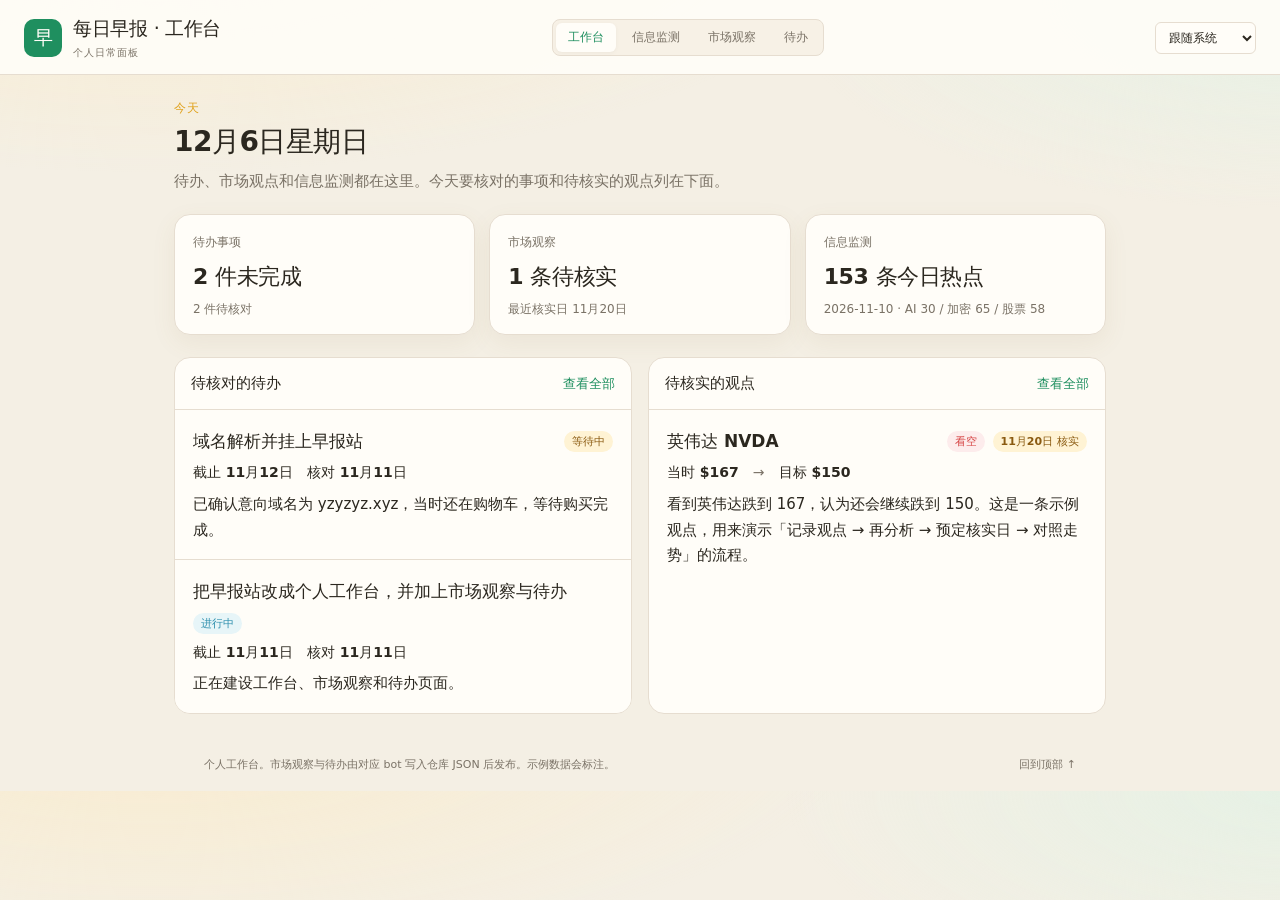
==== commit 782a3a01: "早报更新 2026-11-11 02:14" ====
--- a/index.html
+++ b/index.html
@@ -4,51 +4,63 @@
   <meta charset="utf-8">
   <meta name="viewport" content="width=device-width, initial-scale=1">
   <meta name="color-scheme" content="light dark">
-  <meta name="description" content="个人信息监测工作台：快速扫描 AI、加密与美股热点。">
-  <title>每日早报 · 信息监测台</title>
-  <link rel="stylesheet" href="assets/style.css?v=683f0a46d8">
-  <script src="assets/app.js?v=7de63dbcac" defer></script>
+  <meta name="description" content="个人日常工作台：待办、市场观察与信息监测。">
+  <title>每日早报 · 工作台</title>
+  <link rel="stylesheet" href="assets/style.css?v=6778d6f8e0">
+  <script src="assets/workbench.js?v=bfa8b07804" defer></script>
 </head>
-<body id="top" data-density="compact" data-tab="ai">
-  <a class="skip-link" href="#reports">跳至监测内容</a>
-  <header class="topbar" id="topbar">
+<body class="workbench" data-page="home" id="top">
+  <a class="skip-link" href="#main">跳至内容</a>
+  <header class="topbar workbench-topbar" id="topbar">
     <div class="topbar-heading">
-      <div class="brand"><span class="brand-mark" aria-hidden="true">早</span><div><h1>每日早报 <span>· 信息监测台</span></h1><p>AI 动态 / 加密市场 / 美股观察</p></div></div>
-      <nav class="page-nav" aria-label="站点导航"><a href="index.html" class="page-nav-link is-active" aria-current="page">信息监测台</a><a href="bot-auto-panel/" class="page-nav-link">自动化面板</a><a href="bot-auto-panel/#/hud" class="page-nav-link">量化主界面</a></nav>
+      <div class="brand"><span class="brand-mark" aria-hidden="true">早</span><div><h1>每日早报 <span>· 工作台</span></h1><p>个人日常面板</p></div></div>
+      <nav class="page-nav" aria-label="站点导航"><a href="index.html" class="page-nav-link is-active" aria-current="page">工作台</a><a href="hotspots.html" class="page-nav-link">信息监测</a><a href="market.html" class="page-nav-link">市场观察</a><a href="todos.html" class="page-nav-link">待办</a></nav>
       <div class="appearance-controls">
-        <div class="segmented density-control" role="group" aria-label="内容密度">
-          <button type="button" data-density="compact" aria-pressed="true">紧凑</button>
-          <button type="button" data-density="comfortable" aria-pressed="false">舒适</button>
-        </div>
         <label class="theme-control"><span class="sr-only">页面主题</span><select id="theme-select" aria-label="页面主题"><option value="system">跟随系统</option><option value="light">浅色</option><option value="dark">深色</option></select></label>
       </div>
     </div>
-    <div class="topbar-tools">
-      <div class="date-controls">
-        <button id="previous-day" class="date-step" type="button" aria-label="前一天" title="前一天">‹ <span>前一天</span></button>
-        <label><span class="sr-only">早报日期</span><select id="date-select" aria-label="选择早报日期"></select></label>
-        <button id="next-day" class="date-step" type="button" aria-label="后一天" title="后一天"><span>后一天</span> ›</button>
-      </div>
-      <p class="updated"><span class="status-dot" aria-hidden="true"></span>更新于 <time id="last-updated">—</time><span class="timezone">北京时间</span></p>
-      <label class="search-field desktop-search"><span class="search-icon" aria-hidden="true"></span><input id="global-search" type="search" placeholder="搜索热点、作者、标的…" aria-label="搜索所有栏目" autocomplete="off" spellcheck="false"><kbd>/</kbd></label>
+  </header>
+  <main class="dashboard workbench-main" id="main" tabindex="-1">
+    <section class="wb-hero">
+      <p class="wb-kicker">今天</p>
+      <h2 id="wb-today">工作台</h2>
+      <p class="wb-lead">待办、市场观点和信息监测都在这里。今天要核对的事项和待核实的观点列在下面。</p>
+    </section>
+    <section class="wb-glance" aria-label="今日概览">
+      <a class="wb-card wb-card-link" href="todos.html">
+        <p class="wb-card-label">待办事项</p>
+        <p class="wb-card-value" id="glance-todos">—</p>
+        <p class="wb-card-note" id="glance-todos-note">由日常管家跟踪</p>
+      </a>
+      <a class="wb-card wb-card-link" href="market.html">
+        <p class="wb-card-label">市场观察</p>
+        <p class="wb-card-value" id="glance-market">—</p>
+        <p class="wb-card-note" id="glance-market-note">观点落盘，到点核实</p>
+      </a>
+      <a class="wb-card wb-card-link" href="hotspots.html">
+        <p class="wb-card-label">信息监测</p>
+        <p class="wb-card-value" id="glance-hotspots">—</p>
+        <p class="wb-card-note" id="glance-hotspots-note">AI / 加密 / 股票</p>
+      </a>
+    </section>
+    <div class="wb-columns">
+      <section class="wb-panel" aria-labelledby="home-todos-heading">
+        <div class="wb-panel-head">
+          <h3 id="home-todos-heading">待核对的待办</h3>
+          <a href="todos.html">查看全部</a>
+        </div>
+        <div id="home-todos" class="wb-list"></div>
+      </section>
+      <section class="wb-panel" aria-labelledby="home-market-heading">
+        <div class="wb-panel-head">
+          <h3 id="home-market-heading">待核实的观点</h3>
+          <a href="market.html">查看全部</a>
+        </div>
+        <div id="home-market" class="wb-list"></div>
+      </section>
     </div>
-  </header>
-  <main class="dashboard" id="reports" tabindex="-1">
-    <p id="date-notice" class="notice" role="status" hidden></p>
-    <div id="sample-note" class="sample-notice" hidden><span class="sample-badge">样例预览</span><span id="sample-note-text"></span></div>
-    <nav id="section-tabs" class="section-tabs" aria-label="切换监测栏目"></nav>
-    <section class="filter-bar" id="filter-bar" aria-label="内容筛选">
-      <label class="search-field mobile-search"><span class="search-icon" aria-hidden="true"></span><input id="mobile-search" type="search" placeholder="搜索热点、作者、标的…" aria-label="搜索所有栏目" autocomplete="off" spellcheck="false"></label>
-      <div class="filter-main">
-        <div class="category-filter" id="category-filter"><span class="filter-label">分类</span><button type="button" id="category-menu-toggle" class="category-menu-toggle" aria-expanded="false" aria-controls="category-choices">全部分类 ▾</button><div id="category-choices" class="category-choices" role="group" aria-label="分类（可多选）"></div></div>
-        <div class="filter-options"><label class="sort-control"><span class="filter-label">排序</span><select id="global-sort" aria-label="全局排序"></select></label><button type="button" id="hot-only" class="hot-toggle" aria-pressed="false">🔥 <span>只看高热度</span></button></div>
-      </div>
-      <div class="filter-status"><div class="filter-status-left"><span id="results-count" role="status" aria-live="polite" aria-atomic="true">已筛选 0/0</span><button type="button" id="active-ticker" class="active-ticker" hidden></button></div><button type="button" id="clear-filters" class="text-button" disabled>清除筛选</button></div>
-    </section>
-    <div id="sections" class="report-grid"></div>
-    <noscript><p class="empty">请启用 JavaScript 查看监测台。本站数据已内嵌，支持离线打开。</p></noscript>
   </main>
-  <footer class="footer"><p>数据来源说明：汇总各栏目数据文件，原帖及指标以来源平台为准。<span id="footer-sample" hidden>样例作者、账号及帖子均为虚构，仅供预览。</span></p><a href="#top">回到顶部 ↑</a></footer>
-  <script type="application/json" id="report-data">{"manifest": {"source": "real", "sources": {"ai": "real", "crypto": "real", "stocks": "real"}, "dates": [{"date": "2026-11-10", "sections": ["ai", "crypto", "stocks"], "sources": {"ai": "real", "crypto": "real", "stocks": "real"}, "sample": false}, {"date": "2026-11-01", "sections": ["ai", "crypto", "stocks"], "sources": {"ai": "real", "crypto": "real", "stocks": "real"}, "sample": false}, {"date": "2026-10-31", "sections": ["ai", "crypto", "stocks"], "sources": {"ai": "real", "crypto": "real", "stocks": "real"}, "sample": false}, {"date": "2026-10-30", "sections": ["ai", "crypto", "stocks"], "sources": {"ai": "real", "crypto": "real", "stocks": "real"}, "sample": false}, {"date": "2026-10-29", "sections": ["ai", "crypto", "stocks"], "sources": {"ai": "real", "crypto": "real", "stocks": "real"}, "sample": false}, {"date": "2026-10-28", "sections": ["ai", "crypto", "stocks"], "sources": {"ai": "real", "crypto": "real", "stocks": "real"}, "sample": false}]}, "reports": {"2026-11-10": {"date": "2026-11-10", "sample": false, "sources": {"ai": "real", "crypto": "real", "stocks": "real"}, "sections": {"ai": {"section": "ai", "date": "2026-11-10", "generated_at": "2026-11-10T18:43:15+08:00", "sample": false, "items": [{"rank": 1, "author_name": "Sundar Pichai", "author_handle": "sundarpichai", "author_url": "https://x.com/sundarpichai", "tweet_url": "https://x.com/sundarpichai/status/2119857335871164769", "text_zh": "皮查伊：谷歌在一年内同一代芯片上推出了四套不同的TPU系统，硬件与模型团队在共设计", "original_lang": "en", "category": "干货", "tickers": [], "metrics": {"views": 297338, "likes": 4582, "retweets": 313, "replies": 209, "quotes": 43}, "posted_at": "2026-11-09T18:19:08+00:00", "region": "west"}, {"rank": 2, "author_name": "Artificial Analysis", "author_handle": "ArtificialAnlys", "author_url": "https://x.com/ArtificialAnlys", "tweet_url": "https://x.com/ArtificialAnlys/status/2119878995386982508", "text_zh": "Anthropic发布Claude Fable 5.2，登顶Artificial Analysis智能指数v5，得分65，科学、知识和编程提升明显", "original_lang": "en", "category": "热点事件", "tickers": [], "metrics": {"views": 215279, "likes": 2686, "retweets": 201, "replies": 108, "quotes": 108}, "posted_at": "2026-11-09T19:45:12+00:00", "region": "west"}, {"rank": 3, "author_name": "Chubby♨️", "author_handle": "kimmonismus", "author_url": "https://x.com/kimmonismus", "tweet_url": "https://x.com/kimmonismus/status/2119870808143298647", "text_zh": "Anthropic工程师让Claude Fable 5.2从空文件夹出发，协调超过1000个子代理、用八天写出一套操作系统", "original_lang": "en", "category": "话题", "tickers": [], "metrics": {"views": 166973, "likes": 2654, "retweets": 151, "replies": 136, "quotes": 37}, "posted_at": "2026-11-09T19:12:40+00:00", "region": "west"}, {"rank": 4, "author_name": "Chubby♨️", "author_handle": "kimmonismus", "author_url": "https://x.com/kimmonismus", "tweet_url": "https://x.com/kimmonismus/status/2119868348313838023", "text_zh": "Anthropic发布Claude Fable 5.2与Mythos 5.2，官方称在几乎所有评测能力上超过Opus 5.5", "original_lang": "en", "category": "热点事件", "tickers": [], "metrics": {"views": 199207, "likes": 1635, "retweets": 96, "replies": 67, "quotes": 17}, "posted_at": "2026-11-09T19:02:54+00:00", "region": "west"}, {"rank": 5, "author_name": "Simon Willison", "author_handle": "simonw", "author_url": "https://x.com/simonw", "tweet_url": "https://x.com/simonw/status/2120029347948220500", "text_zh": "Simon Willison提醒看Anthropic更新的提示词指南，其中有让Fable 5.2少一些过度谨慎的技巧", "original_lang": "en", "category": "干货", "tickers": [], "metrics": {"views": 105427, "likes": 1971, "retweets": 123, "replies": 214, "quotes": 53}, "posted_at": "2026-11-10T05:42:39+00:00", "region": "west"}, {"rank": 6, "author_name": "Artificial Analysis", "author_handle": "ArtificialAnlys", "author_url": "https://x.com/ArtificialAnlys", "tweet_url": "https://x.com/ArtificialAnlys/status/2119854348587123007", "text_zh": "Meta新模型Muse Ember在Artificial Analysis指数上得36分，与Claude Haiku 5.5相当，但每任务成本约只有三分之一", "original_lang": "en", "category": "干货", "tickers": [], "metrics": {"views": 133151, "likes": 939, "retweets": 55, "replies": 81, "quotes": 39}, "posted_at": "2026-11-09T18:07:16+00:00", "region": "west"}, {"rank": 7, "author_name": "SemiAnalysis", "author_handle": "SemiAnalysis_", "author_url": "https://x.com/SemiAnalysis_", "tweet_url": "https://x.com/SemiAnalysis_/status/2119961447199289640", "text_zh": "SemiAnalysis：Fable 5.2在GDPx榜单上以16.4%的成绩登顶", "original_lang": "en", "category": "干货", "tickers": [], "metrics": {"views": 103379, "likes": 749, "retweets": 45, "replies": 27, "quotes": 17}, "posted_at": "2026-11-10T01:12:50+00:00", "region": "west"}, {"rank": 8, "author_name": "Ethan Mollick", "author_handle": "emollick", "author_url": "https://x.com/emollick", "tweet_url": "https://x.com/emollick/status/2119918307457577163", "text_zh": "Ethan Mollick试验：Fable 5.2指挥约2.5万个代理，创造出450多个由传送门连接的3D世界", "original_lang": "en", "category": "话题", "tickers": [], "metrics": {"views": 69517, "likes": 1387, "retweets": 117, "replies": 167, "quotes": 40}, "posted_at": "2026-11-09T22:21:25+00:00", "region": "west"}, {"rank": 9, "author_name": "宝玉", "author_handle": "dotey", "author_url": "https://x.com/dotey", "tweet_url": "https://x.com/dotey/status/2119872207241543744", "text_zh": "宝玉：Claude Fable 5.2发布，比Opus 5.5强一档，API降价两成；Max和Ultra送一次Fable重置，Pro本周也可直接用", "original_lang": "zh", "category": "热点事件", "tickers": [], "metrics": {"views": 112390, "likes": 349, "retweets": 26, "replies": 134, "quotes": 18}, "posted_at": "2026-11-09T19:18:14+00:00", "region": "zh"}, {"rank": 10, "author_name": "Gary Marcus", "author_handle": "GaryMarcus", "author_url": "https://x.com/GaryMarcus", "tweet_url": "https://x.com/GaryMarcus/status/2119747886472630375", "text_zh": "Gary Marcus认为黄仁勋真正麻烦的不是婚外情本身，而是他留下的证据", "original_lang": "en", "category": "观点", "tickers": [], "metrics": {"views": 81607, "likes": 901, "retweets": 181, "replies": 33, "quotes": 5}, "posted_at": "2026-11-09T11:04:13+00:00", "region": "west"}, {"rank": 11, "author_name": "Chubby♨️", "author_handle": "kimmonismus", "author_url": "https://x.com/kimmonismus", "tweet_url": "https://x.com/kimmonismus/status/2119899579533373695", "text_zh": "认为谷歌模型本身很强，但发布节奏拖了后腿；Fable 5.2已是当前明显最好的模型", "original_lang": "en", "category": "观点", "tickers": [], "metrics": {"views": 51530, "likes": 946, "retweets": 37, "replies": 78, "quotes": 3}, "posted_at": "2026-11-09T21:07:00+00:00", "region": "west"}, {"rank": 12, "author_name": "Dylan Patel", "author_handle": "dylan522p", "author_url": "https://x.com/dylan522p", "tweet_url": "https://x.com/dylan522p/status/2119977464529289304", "text_zh": "有评测称Fable 5.2在芯片设计、软件工程、生物和材料科学上明显更强，GDPx是目前唯一细拆这些能力的评测", "original_lang": "en", "category": "干货", "tickers": [], "metrics": {"views": 52835, "likes": 728, "retweets": 34, "replies": 40, "quotes": 8}, "posted_at": "2026-11-10T02:16:29+00:00", "region": "west"}, {"rank": 13, "author_name": "Ethan Mollick", "author_handle": "emollick", "author_url": "https://x.com/emollick", "tweet_url": "https://x.com/emollick/status/2120000888974766501", "text_zh": "Ethan Mollick：Fable 5.2在几项尚未饱和、信息量较高的基准上已站上偏陡的趋势线上方", "original_lang": "en", "category": "干货", "tickers": [], "metrics": {"views": 45434, "likes": 806, "retweets": 62, "replies": 124, "quotes": 13}, "posted_at": "2026-11-10T03:49:34+00:00", "region": "west"}, {"rank": 14, "author_name": "Chubby♨️", "author_handle": "kimmonismus", "author_url": "https://x.com/kimmonismus", "tweet_url": "https://x.com/kimmonismus/status/2119927765252063690", "text_zh": "Anthropic称Fable 5.2能根据简短提示设计出三款可工作的电子设备，还提出了未经测试的化学合成路线", "original_lang": "en", "category": "话题", "tickers": [], "metrics": {"views": 35485, "likes": 758, "retweets": 43, "replies": 53, "quotes": 2}, "posted_at": "2026-11-09T22:59:00+00:00", "region": "west"}, {"rank": 15, "author_name": "SemiAnalysis", "author_handle": "SemiAnalysis_", "author_url": "https://x.com/SemiAnalysis_", "tweet_url": "https://x.com/SemiAnalysis_/status/2119941113821720798", "text_zh": "谷歌宣布TPU 8tx用于机密推理、TPU 8i Max面向超长上下文", "original_lang": "en", "category": "热点事件", "tickers": [], "metrics": {"views": 38342, "likes": 414, "retweets": 26, "replies": 18, "quotes": 3}, "posted_at": "2026-11-09T23:52:02+00:00", "region": "west"}, {"rank": 16, "author_name": "Gary Marcus", "author_handle": "GaryMarcus", "author_url": "https://x.com/GaryMarcus", "tweet_url": "https://x.com/GaryMarcus/status/2119786235484901769", "text_zh": "Gary Marcus：问题已不再是金融泡沫会不会破，而是何时破；纯堆缩放已经结束", "original_lang": "en", "category": "观点", "tickers": [], "metrics": {"views": 29246, "likes": 585, "retweets": 84, "replies": 40, "quotes": 13}, "posted_at": "2026-11-09T13:36:36+00:00", "region": "west"}, {"rank": 17, "author_name": "🚨 AI News | TestingCatalog", "author_handle": "testingcatalog", "author_url": "https://x.com/testingcatalog", "tweet_url": "https://x.com/testingcatalog/status/2119868820466680062", "text_zh": "测试显示Fable 5.2与Mythos 5.2由同一底层模型驱动，只是安全护栏配置不同", "original_lang": "en", "category": "干货", "tickers": [], "metrics": {"views": 38064, "likes": 320, "retweets": 11, "replies": 15, "quotes": 3}, "posted_at": "2026-11-09T19:04:46+00:00", "region": "west"}, {"rank": 18, "author_name": "Artificial Analysis", "author_handle": "ArtificialAnlys", "author_url": "https://x.com/ArtificialAnlys", "tweet_url": "https://x.com/ArtificialAnlys/status/2119953570430881946", "text_zh": "Fable 5.2登上AA-3D榜首，Max档得分1271 Elo，领先Sonnet约67分，衡量模型搭建交互式3D体验的能力", "original_lang": "en", "category": "干货", "tickers": [], "metrics": {"views": 25352, "likes": 409, "retweets": 29, "replies": 53, "quotes": 16}, "posted_at": "2026-11-10T00:41:32+00:00", "region": "west"}, {"rank": 19, "author_name": "swyx 🔜 aie.codes", "author_handle": "swyx", "author_url": "https://x.com/swyx", "tweet_url": "https://x.com/swyx/status/2119935240202539147", "text_zh": "有人在Fable 5.2发布演示中用模型形式化了费马大定理，并暗示还有更大的代码演讲计划", "original_lang": "en", "category": "话题", "tickers": [], "metrics": {"views": 23863, "likes": 380, "retweets": 15, "replies": 90, "quotes": 8}, "posted_at": "2026-11-09T23:28:42+00:00", "region": "west"}, {"rank": 20, "author_name": "Orange AI", "author_handle": "oran_ge", "author_url": "https://x.com/oran_ge", "tweet_url": "https://x.com/oran_ge/status/2119933301767180631", "text_zh": "归藏梳理：Fable/Mythos几乎全面超过Opus 5.5，价格降20%、速度提升30%，费马大定理形式化、衣壳结构和机器人控制都有突破，官方仍建议日常编码先用Opus 5.5", "original_lang": "zh", "category": "干货", "tickers": [], "metrics": {"views": 32497, "likes": 149, "retweets": 7, "replies": 65, "quotes": 9}, "posted_at": "2026-11-09T23:21:00+00:00", "region": "zh"}, {"rank": 21, "author_name": "宝玉", "author_handle": "dotey", "author_url": "https://x.com/dotey", "tweet_url": "https://x.com/dotey/status/2119873970920997274", "text_zh": "同一天OpenAI在周边店上架Codex版Chromatic掌机，售价200美元，可用Codex做Game Boy游戏", "original_lang": "zh", "category": "热点事件", "tickers": [], "metrics": {"views": 34988, "likes": 82, "retweets": 6, "replies": 50, "quotes": 2}, "posted_at": "2026-11-09T19:25:14+00:00", "region": "zh"}, {"rank": 22, "author_name": "Gorden Sun", "author_handle": "Gorden_Sun", "author_url": "https://x.com/Gorden_Sun", "tweet_url": "https://x.com/Gorden_Sun/status/2119810857920307387", "text_zh": "Mirage：仅约5130万参数、体积约22MB的视觉模型，在三星S26的NPU上约74毫秒完成一次全流程分析", "original_lang": "zh", "category": "干货", "tickers": [], "metrics": {"views": 21085, "likes": 384, "retweets": 42, "replies": 27, "quotes": 2}, "posted_at": "2026-11-09T15:14:27+00:00", "region": "zh"}, {"rank": 23, "author_name": "歸藏(guizang.ai)", "author_handle": "op7418", "author_url": "https://x.com/op7418", "tweet_url": "https://x.com/op7418/status/2120035025655574865", "text_zh": "有项目可给国行iPhone开启满血版Apple Intelligence，并提醒美区账号、系统语言和约10GB模型下载等坑", "original_lang": "zh", "category": "话题", "tickers": [], "metrics": {"views": 28188, "likes": 111, "retweets": 15, "replies": 60, "quotes": 3}, "posted_at": "2026-11-10T06:05:13+00:00", "region": "zh"}, {"rank": 24, "author_name": "宝玉", "author_handle": "dotey", "author_url": "https://x.com/dotey", "tweet_url": "https://x.com/dotey/status/2119823986603299193", "text_zh": "字节发布图像模型Seedream 5.5：官方称同一张图可连改100轮且未改区域保持像素级稳定，并支持透明底素材，将在即梦和豆包上线", "original_lang": "zh", "category": "热点事件", "tickers": [], "metrics": {"views": 24593, "likes": 136, "retweets": 18, "replies": 49, "quotes": 6}, "posted_at": "2026-11-09T16:06:37+00:00", "region": "zh"}, {"rank": 25, "author_name": "小互", "author_handle": "xiaohu", "author_url": "https://x.com/xiaohu", "tweet_url": "https://x.com/xiaohu/status/2119774478788141417", "text_zh": "小互实测Seedream 5.5，称多轮编辑一致性和真实感明显提升，并改善小字、多语言、透明图和GIF生成", "original_lang": "zh", "category": "干货", "tickers": [], "metrics": {"views": 20276, "likes": 190, "retweets": 16, "replies": 31, "quotes": 8}, "posted_at": "2026-11-09T12:49:53+00:00", "region": "zh"}, {"rank": 26, "author_name": "Andy L", "author_handle": "AndyL5cc", "author_url": "https://x.com/AndyL5cc", "tweet_url": "https://x.com/AndyL5cc/status/2119869451491565935", "text_zh": "细节：Fable 5.2开High约能打平Opus 5.5 Max，每任务成本约一半；但网页版和Claude Code默认档位是Medium", "original_lang": "zh", "category": "干货", "tickers": [], "metrics": {"views": 19169, "likes": 25, "retweets": 0, "replies": 16, "quotes": 1}, "posted_at": "2026-11-09T19:07:17+00:00", "region": "zh"}, {"rank": 27, "author_name": "宝玉", "author_handle": "dotey", "author_url": "https://x.com/dotey", "tweet_url": "https://x.com/dotey/status/2119868647220842659", "text_zh": "Meta发布最小模型Muse Ember，单价与Haiku 5.5相当，跑同一套测试只需约三分之一的钱，主要承担Agent杂活", "original_lang": "zh", "category": "干货", "tickers": [], "metrics": {"views": 9407, "likes": 14, "retweets": 1, "replies": 19, "quotes": 2}, "posted_at": "2026-11-09T19:04:05+00:00", "region": "zh"}, {"rank": 28, "author_name": "Orange AI", "author_handle": "oran_ge", "author_url": "https://x.com/oran_ge", "tweet_url": "https://x.com/oran_ge/status/2119938669624819722", "text_zh": "有传言Anthropic内部已有只多训练两周的Fable 5.3，可能近期发布，下周IPO可能要靠Fable 5.2撑场面", "original_lang": "zh", "category": "观点", "tickers": [], "metrics": {"views": 7891, "likes": 21, "retweets": 0, "replies": 27, "quotes": 0}, "posted_at": "2026-11-09T23:42:20+00:00", "region": "zh"}, {"rank": 29, "author_name": "Andy L", "author_handle": "AndyL5cc", "author_url": "https://x.com/AndyL5cc", "tweet_url": "https://x.com/AndyL5cc/status/2119973567274094602", "text_zh": "The Information：白宫要求国会立法让商务部封堵对部分芯片的远程访问；有人认为黄仁勋风波后英伟达游说分量变轻", "original_lang": "zh", "category": "热点事件", "tickers": [], "metrics": {"views": 4312, "likes": 18, "retweets": 0, "replies": 14, "quotes": 0}, "posted_at": "2026-11-10T02:01:00+00:00", "region": "zh"}, {"rank": 30, "author_name": "Andy L", "author_handle": "AndyL5cc", "author_url": "https://x.com/AndyL5cc", "tweet_url": "https://x.com/AndyL5cc/status/2119756134462464504", "text_zh": "英国《金融时报》：Anthropic接手约34亿美元、规模1.7吉瓦的燃气发电机订单，为数据中心供电", "original_lang": "zh", "category": "热点事件", "tickers": [], "metrics": {"views": 2047, "likes": 15, "retweets": 0, "replies": 15, "quotes": 0}, "posted_at": "2026-11-09T11:37:00+00:00", "region": "zh"}]}, "crypto": {"section": "crypto", "date": "2026-11-10", "generated_at": "2026-11-10T18:43:15+08:00", "sample": false, "items": [{"rank": 1, "author_name": "Ted", "author_handle": "TedPillows", "author_url": "https://x.com/TedPillows", "tweet_url": "https://x.com/TedPillows/status/2119814421296144814", "text_zh": "别出轨：暗指黄仁勋婚外情丑闻成为今日加密圈热议", "original_lang": "en", "category": "话题", "tickers": [], "metrics": {"views": 1636979, "likes": 84310, "retweets": 6115, "replies": 689, "quotes": 482}, "posted_at": "2026-11-09T15:28:36+00:00", "region": "west", "region_rank": 1}, {"rank": 2, "author_name": "Watcher.Guru", "author_handle": "WatcherGuru", "author_url": "https://x.com/WatcherGuru", "tweet_url": "https://x.com/WatcherGuru/status/2119944998716166505", "text_zh": "英伟达及CEO黄仁勋被股东起诉，指控隐瞒与一名中国间谍的关系", "original_lang": "en", "category": "热点事件", "tickers": [], "metrics": {"views": 1372818, "likes": 6589, "retweets": 573, "replies": 284, "quotes": 111}, "posted_at": "2026-11-10T00:07:29+00:00", "region": "west", "region_rank": 2}, {"rank": 3, "author_name": "Watcher.Guru", "author_handle": "WatcherGuru", "author_url": "https://x.com/WatcherGuru", "tweet_url": "https://x.com/WatcherGuru/status/2119791398203654398", "text_zh": "贝莱德预计出于安全考虑，将有数十亿美元加密资产转入ETF", "original_lang": "en", "category": "热点事件", "tickers": [], "metrics": {"views": 811817, "likes": 6884, "retweets": 609, "replies": 355, "quotes": 131}, "posted_at": "2026-11-09T13:57:07+00:00", "region": "west", "region_rank": 3}, {"rank": 4, "author_name": "Watcher.Guru", "author_handle": "WatcherGuru", "author_url": "https://x.com/WatcherGuru", "tweet_url": "https://x.com/WatcherGuru/status/2119902152009101656", "text_zh": "华尔街日报：Anthropic计划下周IPO", "original_lang": "en", "category": "热点事件", "tickers": [], "metrics": {"views": 815880, "likes": 5569, "retweets": 427, "replies": 227, "quotes": 159}, "posted_at": "2026-11-09T21:17:13+00:00", "region": "west", "region_rank": 4}, {"rank": 5, "author_name": "Michael Saylor", "author_handle": "saylor", "author_url": "https://x.com/saylor", "tweet_url": "https://x.com/saylor/status/2119778202931388769", "text_zh": "Strategy再购入1036枚比特币并回购1.88亿美元STRC；截至11月8日持有850,364枚BTC及49亿美元现金类资产", "original_lang": "en", "category": "干货", "tickers": [], "metrics": {"views": 532500, "likes": 11131, "retweets": 1166, "replies": 650, "quotes": 219}, "posted_at": "2026-11-09T13:04:41+00:00", "region": "west", "region_rank": 5}, {"rank": 6, "author_name": "Watcher.Guru", "author_handle": "WatcherGuru", "author_url": "https://x.com/WatcherGuru", "tweet_url": "https://x.com/WatcherGuru/status/2119837697842053483", "text_zh": "朝鲜黑客正用meme币清洗币安被盗资金", "original_lang": "en", "category": "热点事件", "tickers": [], "metrics": {"views": 545233, "likes": 5546, "retweets": 490, "replies": 666, "quotes": 251}, "posted_at": "2026-11-09T17:01:06+00:00", "region": "west", "region_rank": 6}, {"rank": 7, "author_name": "Crypto Rover", "author_handle": "cryptorover", "author_url": "https://x.com/cryptorover", "tweet_url": "https://x.com/cryptorover/status/2119744909821571194", "text_zh": "特朗普将加密比作石油，称其可能成为全球最重要的资产之一", "original_lang": "en", "category": "热点事件", "tickers": [], "metrics": {"views": 174298, "likes": 3120, "retweets": 360, "replies": 142, "quotes": 28}, "posted_at": "2026-11-09T10:52:24+00:00", "region": "west", "region_rank": 7}, {"rank": 8, "author_name": "Crypto Rover", "author_handle": "cryptorover", "author_url": "https://x.com/cryptorover", "tweet_url": "https://x.com/cryptorover/status/2119773160166019243", "text_zh": "中国上线区块链与人工智能技术全国性登记系统", "original_lang": "en", "category": "热点事件", "tickers": [], "metrics": {"views": 165586, "likes": 2210, "retweets": 275, "replies": 117, "quotes": 25}, "posted_at": "2026-11-09T12:44:39+00:00", "region": "west", "region_rank": 8}, {"rank": 9, "author_name": "Coin Bureau", "author_handle": "coinbureau", "author_url": "https://x.com/coinbureau", "tweet_url": "https://x.com/coinbureau/status/2119773989891686814", "text_zh": "纽交所据报将用Avalanche结算代币化股票，AVAX短时涨约6%至8.65美元", "original_lang": "en", "category": "热点事件", "tickers": [], "metrics": {"views": 186134, "likes": 1352, "retweets": 236, "replies": 107, "quotes": 60}, "posted_at": "2026-11-09T12:47:57+00:00", "region": "west", "region_rank": 9}, {"rank": 10, "author_name": "The Bitcoin Historian", "author_handle": "pete_rizzo_", "author_url": "https://x.com/pete_rizzo_", "tweet_url": "https://x.com/pete_rizzo_/status/2119880917724573762", "text_zh": "杰克·多西的Bitchat（可离线发送比特币）在法国成下载热门，抗议者大量使用", "original_lang": "en", "category": "热点事件", "tickers": [], "metrics": {"views": 128108, "likes": 1755, "retweets": 241, "replies": 88, "quotes": 25}, "posted_at": "2026-11-09T19:52:50+00:00", "region": "west", "region_rank": 10}, {"rank": 11, "author_name": "Ted", "author_handle": "TedPillows", "author_url": "https://x.com/TedPillows", "tweet_url": "https://x.com/TedPillows/status/2119766074854191524", "text_zh": "感到整个加密市场集体疲惫、放弃的人空前多，此刻开始慢慢转多", "original_lang": "en", "category": "观点", "tickers": [], "metrics": {"views": 71906, "likes": 2004, "retweets": 68, "replies": 162, "quotes": 6}, "posted_at": "2026-11-09T12:16:30+00:00", "region": "west", "region_rank": 11}, {"rank": 12, "author_name": "Cointelegraph", "author_handle": "Cointelegraph", "author_url": "https://x.com/Cointelegraph", "tweet_url": "https://x.com/Cointelegraph/status/2119782233686863938", "text_zh": "杜罗夫：过去48小时Telegram上新建超过70万个自托管钱包", "original_lang": "en", "category": "热点事件", "tickers": [], "metrics": {"views": 83895, "likes": 1339, "retweets": 130, "replies": 111, "quotes": 15}, "posted_at": "2026-11-09T13:20:42+00:00", "region": "west", "region_rank": 12}, {"rank": 13, "author_name": "Lyn Alden", "author_handle": "LynAldenContact", "author_url": "https://x.com/LynAldenContact", "tweet_url": "https://x.com/LynAldenContact/status/2119961265099411681", "text_zh": "AI已更擅长细微表情；对黄仁勋能否继续任职偏中性偏空，但对2027年GPU需求偏多", "original_lang": "en", "category": "观点", "tickers": [], "metrics": {"views": 101063, "likes": 821, "retweets": 30, "replies": 45, "quotes": 3}, "posted_at": "2026-11-10T01:12:07+00:00", "region": "west", "region_rank": 13}, {"rank": 14, "author_name": "James Lavish", "author_handle": "jameslavish", "author_url": "https://x.com/jameslavish", "tweet_url": "https://x.com/jameslavish/status/2119833440854102463", "text_zh": "至8.3万美元区间累计超过100亿美元比特币杠杆空单，拥挤交易值得警惕", "original_lang": "en", "category": "干货", "tickers": [], "metrics": {"views": 60085, "likes": 1557, "retweets": 101, "replies": 72, "quotes": 23}, "posted_at": "2026-11-09T16:44:11+00:00", "region": "west", "region_rank": 14}, {"rank": 15, "author_name": "Cointelegraph", "author_handle": "Cointelegraph", "author_url": "https://x.com/Cointelegraph", "tweet_url": "https://x.com/Cointelegraph/status/2119797896635703580", "text_zh": "管理约13万亿美元的嘉信理财新增SOL、AVAX、LINK现货交易", "original_lang": "en", "category": "热点事件", "tickers": [], "metrics": {"views": 58862, "likes": 1303, "retweets": 181, "replies": 66, "quotes": 9}, "posted_at": "2026-11-09T14:22:57+00:00", "region": "west", "region_rank": 15}, {"rank": 16, "author_name": "Crypto Rover", "author_handle": "cryptorover", "author_url": "https://x.com/cryptorover", "tweet_url": "https://x.com/cryptorover/status/2119883976827699418", "text_zh": "称比特币将大幅反弹、山寨会暴动，要在街上流血时买入", "original_lang": "en", "category": "观点", "tickers": [], "metrics": {"views": 76986, "likes": 818, "retweets": 50, "replies": 101, "quotes": 5}, "posted_at": "2026-11-09T20:05:00+00:00", "region": "west", "region_rank": 16}, {"rank": 17, "author_name": "Bitcoin Magazine", "author_handle": "BitcoinMagazine", "author_url": "https://x.com/BitcoinMagazine", "tweet_url": "https://x.com/BitcoinMagazine/status/2119830120852758844", "text_zh": "上市公司Super League Enterprise逢低购入16枚BTC入库，价值约120万美元", "original_lang": "en", "category": "热点事件", "tickers": [], "metrics": {"views": 61208, "likes": 1012, "retweets": 96, "replies": 56, "quotes": 8}, "posted_at": "2026-11-09T16:31:00+00:00", "region": "west", "region_rank": 17}, {"rank": 18, "author_name": "Ted", "author_handle": "TedPillows", "author_url": "https://x.com/TedPillows", "tweet_url": "https://x.com/TedPillows/status/2119831141478015157", "text_zh": "质疑纽交所为何选择Avalanche结算美股代币化交易，怀疑背后有利益安排", "original_lang": "en", "category": "观点", "tickers": [], "metrics": {"views": 74001, "likes": 644, "retweets": 14, "replies": 179, "quotes": 10}, "posted_at": "2026-11-09T16:35:03+00:00", "region": "west", "region_rank": 18}, {"rank": 19, "author_name": "K A L E O", "author_handle": "CryptoKaleo", "author_url": "https://x.com/CryptoKaleo", "tweet_url": "https://x.com/CryptoKaleo/status/2119855761534918711", "text_zh": "感叹换作以前，纽交所选用Avalanche这类公告能让AVAX一根阳线涨500%", "original_lang": "en", "category": "观点", "tickers": [], "metrics": {"views": 58753, "likes": 863, "retweets": 41, "replies": 97, "quotes": 2}, "posted_at": "2026-11-09T18:12:53+00:00", "region": "west", "region_rank": 19}, {"rank": 20, "author_name": "Crypto Rover", "author_handle": "cryptorover", "author_url": "https://x.com/cryptorover", "tweet_url": "https://x.com/cryptorover/status/2120019029377347643", "text_zh": "12月美联储加息概率升至历史高点约80%", "original_lang": "en", "category": "热点事件", "tickers": [], "metrics": {"views": 58575, "likes": 495, "retweets": 50, "replies": 50, "quotes": 5}, "posted_at": "2026-11-10T05:01:39+00:00", "region": "west", "region_rank": 20}, {"rank": 21, "author_name": "The Bitcoin Historian", "author_handle": "pete_rizzo_", "author_url": "https://x.com/pete_rizzo_", "tweet_url": "https://x.com/pete_rizzo_/status/2119955950765559816", "text_zh": "哈萨克斯坦宣布为战略储备买入1亿美元比特币", "original_lang": "en", "category": "热点事件", "tickers": [], "metrics": {"views": 27076, "likes": 1111, "retweets": 155, "replies": 79, "quotes": 10}, "posted_at": "2026-11-10T00:51:00+00:00", "region": "west", "region_rank": 21}, {"rank": 22, "author_name": "Bitcoin Magazine", "author_handle": "BitcoinMagazine", "author_url": "https://x.com/BitcoinMagazine", "tweet_url": "https://x.com/BitcoinMagazine/status/2119850250613793245", "text_zh": "Blockstream CEO Adam Back：传统世界大型托管机构开始进入比特币托管", "original_lang": "en", "category": "观点", "tickers": [], "metrics": {"views": 53767, "likes": 466, "retweets": 46, "replies": 56, "quotes": 6}, "posted_at": "2026-11-09T17:50:59+00:00", "region": "west", "region_rank": 22}, {"rank": 23, "author_name": "Anthony Pompliano 🌪", "author_handle": "APompliano", "author_url": "https://x.com/APompliano", "tweet_url": "https://x.com/APompliano/status/2119780922056925306", "text_zh": "调侃若黄仁勋婚外情成为本轮AI抛售的底部，会是极具讽刺的“祭旗”", "original_lang": "en", "category": "观点", "tickers": [], "metrics": {"views": 52206, "likes": 501, "retweets": 26, "replies": 60, "quotes": 1}, "posted_at": "2026-11-09T13:15:30+00:00", "region": "west", "region_rank": 23}, {"rank": 24, "author_name": "Ted", "author_handle": "TedPillows", "author_url": "https://x.com/TedPillows", "tweet_url": "https://x.com/TedPillows/status/2119786871945588844", "text_zh": "Tom Lee上周买入约2016万美元ETH，与Saylor同时在买", "original_lang": "en", "category": "干货", "tickers": [], "metrics": {"views": 36980, "likes": 872, "retweets": 36, "replies": 81, "quotes": 3}, "posted_at": "2026-11-09T13:39:08+00:00", "region": "west", "region_rank": 24}, {"rank": 25, "author_name": "Peter Schiff", "author_handle": "PeterSchiff", "author_url": "https://x.com/PeterSchiff", "tweet_url": "https://x.com/PeterSchiff/status/2119788579589140634", "text_zh": "Peter Schiff批评Saylor再次增发普通股买比特币并回购STRC，牺牲MSTR普通股东", "original_lang": "en", "category": "观点", "tickers": [], "metrics": {"views": 51203, "likes": 483, "retweets": 39, "replies": 126, "quotes": 2}, "posted_at": "2026-11-09T13:45:55+00:00", "region": "west", "region_rank": 25}, {"rank": 26, "author_name": "Lyn Alden", "author_handle": "LynAldenContact", "author_url": "https://x.com/LynAldenContact", "tweet_url": "https://x.com/LynAldenContact/status/2119944865127727239", "text_zh": "股市涨超2%，英伟达丑闻当日跌幅不到5%，后续风险仍在但值得留意", "original_lang": "en", "category": "观点", "tickers": [], "metrics": {"views": 46850, "likes": 565, "retweets": 16, "replies": 32, "quotes": 0}, "posted_at": "2026-11-10T00:06:57+00:00", "region": "west", "region_rank": 26}, {"rank": 27, "author_name": "Lookonchain", "author_handle": "lookonchain", "author_url": "https://x.com/lookonchain", "tweet_url": "https://x.com/lookonchain/status/2119965406261891505", "text_zh": "沉睡超10年的以太坊OG钱包转移全部2155枚ETH（约459万美元），ICO成本仅0.31美元", "original_lang": "en", "category": "热点事件", "tickers": [], "metrics": {"views": 57078, "likes": 264, "retweets": 17, "replies": 69, "quotes": 6}, "posted_at": "2026-11-10T01:28:34+00:00", "region": "west", "region_rank": 27}, {"rank": 28, "author_name": "Raoul Pal", "author_handle": "RaoulGMI", "author_url": "https://x.com/RaoulGMI", "tweet_url": "https://x.com/RaoulGMI/status/2119967158155268567", "text_zh": "Raoul Pal：降低居民电费的简单办法是向数据中心征收电网使用税，自发电则少征", "original_lang": "en", "category": "观点", "tickers": [], "metrics": {"views": 56584, "likes": 277, "retweets": 21, "replies": 15, "quotes": 1}, "posted_at": "2026-11-10T01:35:32+00:00", "region": "west", "region_rank": 28}, {"rank": 29, "author_name": "Lookonchain", "author_handle": "lookonchain", "author_url": "https://x.com/lookonchain", "tweet_url": "https://x.com/lookonchain/status/2119771624471957635", "text_zh": "疑似同一巨鲸的两个地址花费908万美元、均价2106美元买入4312枚ETH", "original_lang": "en", "category": "干货", "tickers": [], "metrics": {"views": 54752, "likes": 317, "retweets": 20, "replies": 43, "quotes": 4}, "posted_at": "2026-11-09T12:38:33+00:00", "region": "west", "region_rank": 29}, {"rank": 30, "author_name": "Cointelegraph", "author_handle": "Cointelegraph", "author_url": "https://x.com/Cointelegraph", "tweet_url": "https://x.com/Cointelegraph/status/2119788535410532530", "text_zh": "BitMine上周买入9587枚ETH，总持仓约占以太坊供应的4.97%", "original_lang": "en", "category": "干货", "tickers": [], "metrics": {"views": 47990, "likes": 465, "retweets": 42, "replies": 46, "quotes": 3}, "posted_at": "2026-11-09T13:45:45+00:00", "region": "west", "region_rank": 30}, {"rank": 31, "author_name": "Cointelegraph", "author_handle": "Cointelegraph", "author_url": "https://x.com/Cointelegraph", "tweet_url": "https://x.com/Cointelegraph/status/2120016086410182804", "text_zh": "MEXC CEO称已与FinCEN取得联系，并准备全面配合调查", "original_lang": "en", "category": "热点事件", "tickers": [], "metrics": {"views": 46336, "likes": 458, "retweets": 72, "replies": 44, "quotes": 16}, "posted_at": "2026-11-10T04:49:57+00:00", "region": "west", "region_rank": 31}, {"rank": 32, "author_name": "K A L E O", "author_handle": "CryptoKaleo", "author_url": "https://x.com/CryptoKaleo", "tweet_url": "https://x.com/CryptoKaleo/status/2119857982204707327", "text_zh": "Kalshi年末预测约7.6万美元，他认为比特币会从当前区间冲向10万美元", "original_lang": "en", "category": "观点", "tickers": [], "metrics": {"views": 52604, "likes": 317, "retweets": 12, "replies": 56, "quotes": 2}, "posted_at": "2026-11-09T18:21:42+00:00", "region": "west", "region_rank": 32}, {"rank": 33, "author_name": "Coin Bureau", "author_handle": "coinbureau", "author_url": "https://x.com/coinbureau", "tweet_url": "https://x.com/coinbureau/status/2119934559999463640", "text_zh": "Ava Labs确认纽交所选用Avalanche结算代币化股票，平台拟全年无休、待监管批准", "original_lang": "en", "category": "热点事件", "tickers": [], "metrics": {"views": 49653, "likes": 316, "retweets": 47, "replies": 38, "quotes": 8}, "posted_at": "2026-11-09T23:26:00+00:00", "region": "west", "region_rank": 33}, {"rank": 34, "author_name": "Lookonchain", "author_handle": "lookonchain", "author_url": "https://x.com/lookonchain", "tweet_url": "https://x.com/lookonchain/status/2119788505035575704", "text_zh": "比特币ETF单日净流出6270枚BTC（约4.68亿美元）、七日净流出17694枚；以太坊ETF同样大额流出", "original_lang": "en", "category": "干货", "tickers": [], "metrics": {"views": 51154, "likes": 174, "retweets": 13, "replies": 59, "quotes": 5}, "posted_at": "2026-11-09T13:45:38+00:00", "region": "west", "region_rank": 34}, {"rank": 35, "author_name": "Bitcoin Magazine", "author_handle": "BitcoinMagazine", "author_url": "https://x.com/BitcoinMagazine", "tweet_url": "https://x.com/BitcoinMagazine/status/2119908332899360807", "text_zh": "比特币周线收于50周均线下方，结束连续7周站上该均线；分析师称当下是较好买点", "original_lang": "en", "category": "干货", "tickers": [], "metrics": {"views": 41568, "likes": 351, "retweets": 32, "replies": 59, "quotes": 5}, "posted_at": "2026-11-09T21:41:47+00:00", "region": "west", "region_rank": 35}, {"rank": 36, "author_name": "Lookonchain", "author_handle": "lookonchain", "author_url": "https://x.com/lookonchain", "tweet_url": "https://x.com/lookonchain/status/2119794172752441802", "text_zh": "链上周报：稳定币供应减少46.8亿美元；上市公司净减持11647枚BTC（约8.69亿美元）；Strategy与BitMine分别加仓", "original_lang": "en", "category": "干货", "tickers": [], "metrics": {"views": 49238, "likes": 150, "retweets": 5, "replies": 42, "quotes": 3}, "posted_at": "2026-11-09T14:08:09+00:00", "region": "west", "region_rank": 36}, {"rank": 37, "author_name": "CoinDesk", "author_handle": "CoinDesk", "author_url": "https://x.com/CoinDesk", "tweet_url": "https://x.com/CoinDesk/status/2119774260721774634", "text_zh": "参议员Blumenthal要求币安、Tether和特朗普的World Liberty在1月4日前自愿提交记录", "original_lang": "en", "category": "热点事件", "tickers": [], "metrics": {"views": 47813, "likes": 155, "retweets": 32, "replies": 33, "quotes": 11}, "posted_at": "2026-11-09T12:49:01+00:00", "region": "west", "region_rank": 37}, {"rank": 38, "author_name": "Wendy O", "author_handle": "CryptoWendyO", "author_url": "https://x.com/CryptoWendyO", "tweet_url": "https://x.com/CryptoWendyO/status/2119900334302851308", "text_zh": "CryptoWendyO：加密监管前景看起来不太乐观", "original_lang": "en", "category": "观点", "tickers": [], "metrics": {"views": 40315, "likes": 237, "retweets": 19, "replies": 47, "quotes": 2}, "posted_at": "2026-11-09T21:10:00+00:00", "region": "west", "region_rank": 38}, {"rank": 39, "author_name": "glassnode", "author_handle": "glassnode", "author_url": "https://x.com/glassnode", "tweet_url": "https://x.com/glassnode/status/2119860437004984426", "text_zh": "Glassnode：Hyperliquid上股票类合约成交量再次超过比特币原生成交量", "original_lang": "en", "category": "干货", "tickers": [], "metrics": {"views": 25168, "likes": 297, "retweets": 24, "replies": 37, "quotes": 8}, "posted_at": "2026-11-09T18:31:27+00:00", "region": "west", "region_rank": 39}, {"rank": 40, "author_name": "glassnode", "author_handle": "glassnode", "author_url": "https://x.com/glassnode", "tweet_url": "https://x.com/glassnode/status/2119930770907140208", "text_zh": "Glassnode：山寨成交量已回落至正常水平，9月曾冲到比特币的4倍，泡沫已消退", "original_lang": "en", "category": "干货", "tickers": [], "metrics": {"views": 23054, "likes": 301, "retweets": 22, "replies": 38, "quotes": 3}, "posted_at": "2026-11-09T23:10:56+00:00", "region": "west", "region_rank": 40}, {"rank": 41, "author_name": "Wu Blockchain", "author_handle": "WuBlockchain", "author_url": "https://x.com/WuBlockchain", "tweet_url": "https://x.com/WuBlockchain/status/2119850109261504677", "text_zh": "福布斯：前币安调查员称管理层忽视约2000个疑似伊朗关联账户、涉及约12亿美元；币安否认因制裁调查解雇员工", "original_lang": "en", "category": "热点事件", "tickers": [], "metrics": {"views": 38590, "likes": 188, "retweets": 26, "replies": 22, "quotes": 11}, "posted_at": "2026-11-09T17:50:25+00:00", "region": "zh", "region_rank": 1}, {"rank": 42, "author_name": "TechFlow 深潮｜APP 已上线", "author_handle": "TechFlowPost", "author_url": "https://x.com/TechFlowPost", "tweet_url": "https://x.com/TechFlowPost/status/2119740122426126835", "text_zh": "Vitalik发长文亲手打破ETH燃烧通缩叙事，把估值逻辑转向“价值储存”；称L2抽走流量后燃烧机制已名存实亡", "original_lang": "zh", "category": "干货", "tickers": [], "metrics": {"views": 27781, "likes": 89, "retweets": 8, "replies": 32, "quotes": 2}, "posted_at": "2026-11-09T10:33:22+00:00", "region": "zh", "region_rank": 2}, {"rank": 43, "author_name": "PANews丨APP全面升级", "author_handle": "PANewsCN", "author_url": "https://x.com/PANewsCN", "tweet_url": "https://x.com/PANewsCN/status/2119959837614506132", "text_zh": "累计亏损约3746万美元后，麻吉大哥首次在Hyperliquid平仓并清空账户", "original_lang": "zh", "category": "热点事件", "tickers": [], "metrics": {"views": 26379, "likes": 53, "retweets": 4, "replies": 35, "quotes": 18}, "posted_at": "2026-11-10T01:06:26+00:00", "region": "zh", "region_rank": 3}, {"rank": 44, "author_name": "Wu Blockchain", "author_handle": "WuBlockchain", "author_url": "https://x.com/WuBlockchain", "tweet_url": "https://x.com/WuBlockchain/status/2119865271536222327", "text_zh": "前以太坊基金会官员起诉基金会和Vitalik，指控因职责争议遭到报复性解雇", "original_lang": "en", "category": "热点事件", "tickers": [], "metrics": {"views": 22352, "likes": 126, "retweets": 13, "replies": 17, "quotes": 4}, "posted_at": "2026-11-09T18:50:40+00:00", "region": "zh", "region_rank": 4}, {"rank": 45, "author_name": "Wu Blockchain", "author_handle": "WuBlockchain", "author_url": "https://x.com/WuBlockchain", "tweet_url": "https://x.com/WuBlockchain/status/2120074475794554960", "text_zh": "币安因FinCEN将MEXC列为重大洗钱关注对象，宣布停止处理MEXC及相关实体交易", "original_lang": "en", "category": "热点事件", "tickers": [], "metrics": {"views": 22794, "likes": 88, "retweets": 18, "replies": 38, "quotes": 20}, "posted_at": "2026-11-10T08:41:58+00:00", "region": "zh", "region_rank": 5}, {"rank": 46, "author_name": "余烬", "author_handle": "EmberCN", "author_url": "https://x.com/EmberCN", "tweet_url": "https://x.com/EmberCN/status/2119956363136962675", "text_zh": "余烬：麻吉大哥在Hyperliquid高强度做多ETH一年半后首次主动平仓，并把资金转到交易挖矿地址", "original_lang": "zh", "category": "话题", "tickers": [], "metrics": {"views": 25242, "likes": 43, "retweets": 5, "replies": 51, "quotes": 5}, "posted_at": "2026-11-10T00:52:38+00:00", "region": "zh", "region_rank": 6}, {"rank": 47, "author_name": "Wu Blockchain", "author_handle": "WuBlockchain", "author_url": "https://x.com/WuBlockchain", "tweet_url": "https://x.com/WuBlockchain/status/2119769742492013045", "text_zh": "波卡DeFi网络Acala与Karura计划于2027年2月10日永久关停", "original_lang": "en", "category": "热点事件", "tickers": [], "metrics": {"views": 18056, "likes": 125, "retweets": 9, "replies": 18, "quotes": 0}, "posted_at": "2026-11-09T12:31:04+00:00", "region": "zh", "region_rank": 7}, {"rank": 48, "author_name": "Ai 姨", "author_handle": "ai_9684xtpa", "author_url": "https://x.com/ai_9684xtpa", "tweet_url": "https://x.com/ai_9684xtpa/status/2119977062199153098", "text_zh": "2015年以约1.5美元建仓的远古ETH巨鲸疑似卖出7507枚，自9月底以来已向交易所转移约1.2万枚ETH", "original_lang": "zh", "category": "干货", "tickers": [], "metrics": {"views": 11475, "likes": 29, "retweets": 5, "replies": 24, "quotes": 3}, "posted_at": "2026-11-10T02:14:53+00:00", "region": "zh", "region_rank": 8}, {"rank": 49, "author_name": "余烬", "author_handle": "EmberCN", "author_url": "https://x.com/EmberCN", "tweet_url": "https://x.com/EmberCN/status/2120059506495549691", "text_zh": "余烬：MARA或是今年有明确数据的最大比特币抛售方，10个月卖出40581枚BTC（约30.2亿美元），均价约74446美元", "original_lang": "zh", "category": "干货", "tickers": [], "metrics": {"views": 9806, "likes": 22, "retweets": 0, "replies": 34, "quotes": 3}, "posted_at": "2026-11-10T07:42:29+00:00", "region": "zh", "region_rank": 9}, {"rank": 50, "author_name": "PANews丨APP全面升级", "author_handle": "PANewsCN", "author_url": "https://x.com/PANewsCN", "tweet_url": "https://x.com/PANewsCN/status/2119953150228754933", "text_zh": "Robinhood同意不反对自家股票在OKX与ICE合资的代币化股票平台交易", "original_lang": "zh", "category": "热点事件", "tickers": [], "metrics": {"views": 9220, "likes": 33, "retweets": 4, "replies": 6, "quotes": 2}, "posted_at": "2026-11-10T00:39:52+00:00", "region": "zh", "region_rank": 10}, {"rank": 51, "author_name": "PANews丨APP全面升级", "author_handle": "PANewsCN", "author_url": "https://x.com/PANewsCN", "tweet_url": "https://x.com/PANewsCN/status/2120005244348407872", "text_zh": "用户投诉在币安钱包购买的Lista理财超一年无法赎回，Lista DAO称责任在金库管理方MEV Capital", "original_lang": "zh", "category": "热点事件", "tickers": [], "metrics": {"views": 9006, "likes": 21, "retweets": 4, "replies": 23, "quotes": 2}, "posted_at": "2026-11-10T04:06:52+00:00", "region": "zh", "region_rank": 11}, {"rank": 52, "author_name": "Ai 姨", "author_handle": "ai_9684xtpa", "author_url": "https://x.com/ai_9684xtpa", "tweet_url": "https://x.com/ai_9684xtpa/status/2120076965369757873", "text_zh": "UXLINK黑客关联地址通过TWAP清仓持有近三个月的3万枚ETH多单，约6466万美元，平仓均价2135美元，最终亏损约110.6万美元，此前一度浮盈近1680万美元", "original_lang": "zh", "category": "干货", "tickers": [], "metrics": {"views": 9081, "likes": 14, "retweets": 0, "replies": 12, "quotes": 0}, "posted_at": "2026-11-10T08:51:52+00:00", "region": "zh", "region_rank": 12}, {"rank": 53, "author_name": "PANews丨APP全面升级", "author_handle": "PANewsCN", "author_url": "https://x.com/PANewsCN", "tweet_url": "https://x.com/PANewsCN/status/2119977956974236150", "text_zh": "Bubblemaps调查称Solana交易员Cupsey用关联小号收割跟单用户，获利约174万美元", "original_lang": "zh", "category": "热点事件", "tickers": [], "metrics": {"views": 8715, "likes": 20, "retweets": 2, "replies": 7, "quotes": 1}, "posted_at": "2026-11-10T02:18:26+00:00", "region": "zh", "region_rank": 13}, {"rank": 54, "author_name": "Ai 姨", "author_handle": "ai_9684xtpa", "author_url": "https://x.com/ai_9684xtpa", "tweet_url": "https://x.com/ai_9684xtpa/status/2120084642930029055", "text_zh": "沉睡一年的地址单笔买入540万美元ETH，成本约2113美元；这笔USDT三年前就已提出，当时ETH仅约1500美元", "original_lang": "zh", "category": "干货", "tickers": [], "metrics": {"views": 8523, "likes": 26, "retweets": 0, "replies": 19, "quotes": 0}, "posted_at": "2026-11-10T09:22:22+00:00", "region": "zh", "region_rank": 14}, {"rank": 55, "author_name": "余烬", "author_handle": "EmberCN", "author_url": "https://x.com/EmberCN", "tweet_url": "https://x.com/EmberCN/status/2119951332627063053", "text_zh": "加密VC strobe fund将5195万枚ENA（约805万美元）转入Coinbase；该机构两年里已出售约9300万枚ENA，获利约2541万美元", "original_lang": "zh", "category": "干货", "tickers": [], "metrics": {"views": 8050, "likes": 10, "retweets": 1, "replies": 17, "quotes": 0}, "posted_at": "2026-11-10T00:32:39+00:00", "region": "zh", "region_rank": 15}, {"rank": 56, "author_name": "0xTodd (已深度思考0秒)", "author_handle": "0xTodd", "author_url": "https://x.com/0xTodd", "tweet_url": "https://x.com/0xTodd/status/2120003480752636362", "text_zh": "0xTodd认为黄乐从黄仁勋和国内大厂两边赚钱的商业逻辑可以成立，不一定需要“秘密使命”", "original_lang": "zh", "category": "观点", "tickers": [], "metrics": {"views": 5452, "likes": 11, "retweets": 0, "replies": 8, "quotes": 1}, "posted_at": "2026-11-10T03:59:52+00:00", "region": "zh", "region_rank": 16}, {"rank": 57, "author_name": "吴说区块链", "author_handle": "wublockchain12", "author_url": "https://x.com/wublockchain12", "tweet_url": "https://x.com/wublockchain12/status/2120003515213119770", "text_zh": "Vitalik称若没有AI，以太坊剩下的路线图可能要花20年；lean Ethereum旨在把零知识证明等升级往前推", "original_lang": "zh", "category": "观点", "tickers": [], "metrics": {"views": 4958, "likes": 21, "retweets": 2, "replies": 11, "quotes": 0}, "posted_at": "2026-11-10T04:00:00+00:00", "region": "zh", "region_rank": 17}, {"rank": 58, "author_name": "BITWU.ETH 🔆", "author_handle": "Bitwux", "author_url": "https://x.com/Bitwux", "tweet_url": "https://x.com/Bitwux/status/2119962699341988328", "text_zh": "PNC银行与Coinbase推出企业USDC收款试点；同时美国对永续合约应适用期货还是掉期监管的争议扩大", "original_lang": "zh", "category": "干货", "tickers": [], "metrics": {"views": 4789, "likes": 10, "retweets": 0, "replies": 13, "quotes": 0}, "posted_at": "2026-11-10T01:17:49+00:00", "region": "zh", "region_rank": 18}, {"rank": 59, "author_name": "吴说区块链", "author_handle": "wublockchain12", "author_url": "https://x.com/wublockchain12", "tweet_url": "https://x.com/wublockchain12/status/2119768926972449141", "text_zh": "国家网信办明确区块链信息服务备案名称不得包含“虚拟货币”“交易所”“ICO”等词汇", "original_lang": "zh", "category": "热点事件", "tickers": [], "metrics": {"views": 4696, "likes": 10, "retweets": 2, "replies": 1, "quotes": 0}, "posted_at": "2026-11-09T12:27:50+00:00", "region": "zh", "region_rank": 19}, {"rank": 60, "author_name": "SlowMist", "author_handle": "SlowMist_Team", "author_url": "https://x.com/SlowMist_Team", "tweet_url": "https://x.com/SlowMist_Team/status/2119998212497125582", "text_zh": "慢雾：Ethersphere的npm包bee-js和Swarm Desktop遭供应链攻击，可窃取节点钱包密钥并植入后门", "original_lang": "en", "category": "热点事件", "tickers": [], "metrics": {"views": 3751, "likes": 27, "retweets": 3, "replies": 13, "quotes": 4}, "posted_at": "2026-11-10T03:38:56+00:00", "region": "zh", "region_rank": 20}, {"rank": 61, "author_name": "吴说区块链", "author_handle": "wublockchain12", "author_url": "https://x.com/wublockchain12", "tweet_url": "https://x.com/wublockchain12/status/2120037343679889464", "text_zh": "吴说对话水滴资本：加密一级市场大量发币项目违约跑路，运营良好不足三分之一，资金正转向AI与芯片", "original_lang": "zh", "category": "干货", "tickers": [], "metrics": {"views": 4564, "likes": 9, "retweets": 0, "replies": 9, "quotes": 0}, "posted_at": "2026-11-10T06:14:25+00:00", "region": "zh", "region_rank": 21}, {"rank": 62, "author_name": "37度", "author_handle": "hibtc37", "author_url": "https://x.com/hibtc37", "tweet_url": "https://x.com/hibtc37/status/2120084348934471953", "text_zh": "认为Anthropic IPO募资693亿美元、估值低于市场预期，打新资金可能增加，对其他风险资产的吸血效应会更明显", "original_lang": "zh", "category": "观点", "tickers": [], "metrics": {"views": 4166, "likes": 15, "retweets": 1, "replies": 9, "quotes": 0}, "posted_at": "2026-11-10T09:21:12+00:00", "region": "zh", "region_rank": 22}, {"rank": 63, "author_name": "BlockBeats｜We're hiring!", "author_handle": "BlockBeatsAsia", "author_url": "https://x.com/BlockBeatsAsia", "tweet_url": "https://x.com/BlockBeatsAsia/status/2119778562542882932", "text_zh": "Hyperliquid生态首个L2 Enter Elysium宣布主网上线", "original_lang": "zh", "category": "热点事件", "tickers": [], "metrics": {"views": 3438, "likes": 14, "retweets": 2, "replies": 9, "quotes": 1}, "posted_at": "2026-11-09T13:06:07+00:00", "region": "zh", "region_rank": 23}, {"rank": 64, "author_name": "吴说区块链", "author_handle": "wublockchain12", "author_url": "https://x.com/wublockchain12", "tweet_url": "https://x.com/wublockchain12/status/2119803541846180064", "text_zh": "Wintermute：中期选举后比特币重新与美股等高相关，上周比特币现货ETF净流出12.8亿美元，创6月以来最大单周流出", "original_lang": "zh", "category": "干货", "tickers": [], "metrics": {"views": 3833, "likes": 3, "retweets": 1, "replies": 6, "quotes": 0}, "posted_at": "2026-11-09T14:45:23+00:00", "region": "zh", "region_rank": 24}, {"rank": 65, "author_name": "BlockBeats｜We're hiring!", "author_handle": "BlockBeatsAsia", "author_url": "https://x.com/BlockBeatsAsia", "tweet_url": "https://x.com/BlockBeatsAsia/status/2120033713543327961", "text_zh": "区块律动：纽交所选了Avalanche做代币化证券结算账本，但AVAX未必能直接吃到华尔街结算流量，因用的是定制链且仍待监管批准", "original_lang": "zh", "category": "观点", "tickers": [], "metrics": {"views": 2905, "likes": 10, "retweets": 0, "replies": 10, "quotes": 0}, "posted_at": "2026-11-10T06:00:00+00:00", "region": "zh", "region_rank": 25}]}, "stocks": {"section": "stocks", "date": "2026-11-10", "generated_at": "2026-11-10T18:43:15+08:00", "sample": false, "items": [{"rank": 1, "author_name": "unusual_whales", "author_handle": "unusual_whales", "author_url": "https://x.com/unusual_whales", "tweet_url": "https://x.com/unusual_whales/status/2119859817288450058", "text_zh": "美国商务部曾批准向不存在、在制裁名单或与中国军方有关联的公司出售英伟达芯片", "original_lang": "en", "category": "热点事件", "tickers": ["NVDA(美股)"], "metrics": {"views": 1214368, "likes": 16138, "retweets": 2233, "replies": 388, "quotes": 390}, "posted_at": "2026-11-09T18:29:00+00:00", "region": "west", "region_rank": 1}, {"rank": 2, "author_name": "unusual_whales", "author_handle": "unusual_whales", "author_url": "https://x.com/unusual_whales", "tweet_url": "https://x.com/unusual_whales/status/2119917990443733182", "text_zh": "英伟达及黄仁勋被股东提起集体诉讼，指控隐瞒其与一名疑似中国间谍的关系", "original_lang": "en", "category": "热点事件", "tickers": ["NVDA(美股)"], "metrics": {"views": 1110994, "likes": 12551, "retweets": 1130, "replies": 281, "quotes": 132}, "posted_at": "2026-11-09T22:20:09+00:00", "region": "west", "region_rank": 2}, {"rank": 3, "author_name": "unusual_whales", "author_handle": "unusual_whales", "author_url": "https://x.com/unusual_whales", "tweet_url": "https://x.com/unusual_whales/status/2119850506021478876", "text_zh": "德州候任州长Gina Hinojosa承诺上任首日宣布高电价紧急状态，并发布行政令冻结居民电价", "original_lang": "en", "category": "热点事件", "tickers": [], "metrics": {"views": 740117, "likes": 8114, "retweets": 551, "replies": 348, "quotes": 100}, "posted_at": "2026-11-09T17:52:00+00:00", "region": "west", "region_rank": 3}, {"rank": 4, "author_name": "amit", "author_handle": "amitisinvesting", "author_url": "https://x.com/amitisinvesting", "tweet_url": "https://x.com/amitisinvesting/status/2119914345173864860", "text_zh": "特朗普：今天和黄仁勋谈过，他说不知那名女子是间谍，我真心相信他", "original_lang": "en", "category": "热点事件", "tickers": ["NVDA(美股)"], "metrics": {"views": 608796, "likes": 7763, "retweets": 399, "replies": 288, "quotes": 100}, "posted_at": "2026-11-09T22:05:40+00:00", "region": "west", "region_rank": 4}, {"rank": 5, "author_name": "Sawyer Merritt", "author_handle": "SawyerMerritt", "author_url": "https://x.com/SawyerMerritt", "tweet_url": "https://x.com/SawyerMerritt/status/2119849526760747146", "text_zh": "Jay Leno首次体验特斯拉FSD，救护车鸣笛经过时Model Y L自动靠边", "original_lang": "en", "category": "话题", "tickers": ["TSLA(美股)"], "metrics": {"views": 509593, "likes": 6374, "retweets": 613, "replies": 182, "quotes": 58}, "posted_at": "2026-11-09T17:48:06+00:00", "region": "west", "region_rank": 5}, {"rank": 6, "author_name": "Sawyer Merritt", "author_handle": "SawyerMerritt", "author_url": "https://x.com/SawyerMerritt", "tweet_url": "https://x.com/SawyerMerritt/status/2119857279361073655", "text_zh": "SpaceX发射副总裁称，Grok识别航空零件异物准确率约99.9%，高于人工约94%", "original_lang": "en", "category": "干货", "tickers": [], "metrics": {"views": 695938, "likes": 1851, "retweets": 145, "replies": 106, "quotes": 33}, "posted_at": "2026-11-09T18:18:55+00:00", "region": "west", "region_rank": 6}, {"rank": 7, "author_name": "GURGAVIN", "author_handle": "gurgavin", "author_url": "https://x.com/gurgavin", "tweet_url": "https://x.com/gurgavin/status/2119970975752106486", "text_zh": "有人翻出：Lori Huang曾在1995年典当婚戒，以挽救当时濒临倒闭的英伟达", "original_lang": "en", "category": "话题", "tickers": ["NVDA(美股)"], "metrics": {"views": 319209, "likes": 6104, "retweets": 442, "replies": 216, "quotes": 108}, "posted_at": "2026-11-10T01:50:42+00:00", "region": "west", "region_rank": 7}, {"rank": 8, "author_name": "The Kobeissi Letter", "author_handle": "KobeissiLetter", "author_url": "https://x.com/KobeissiLetter", "tweet_url": "https://x.com/KobeissiLetter/status/2119960893228286123", "text_zh": "美国劳工统计局宣布本周公布的10月CPI将不含同比数据，因去年政府停摆导致数据缺失", "original_lang": "en", "category": "热点事件", "tickers": [], "metrics": {"views": 318155, "likes": 2113, "retweets": 234, "replies": 191, "quotes": 61}, "posted_at": "2026-11-10T01:10:38+00:00", "region": "west", "region_rank": 8}, {"rank": 9, "author_name": "zerohedge", "author_handle": "zerohedge", "author_url": "https://x.com/zerohedge", "tweet_url": "https://x.com/zerohedge/status/2119977478240227400", "text_zh": "路透：Anthropic撤回此前发给银行的IPO文件细节，该文件曾显示拟以70至80美元发行约8.67亿股", "original_lang": "en", "category": "热点事件", "tickers": [], "metrics": {"views": 358494, "likes": 684, "retweets": 64, "replies": 61, "quotes": 28}, "posted_at": "2026-11-10T02:16:32+00:00", "region": "west", "region_rank": 9}, {"rank": 10, "author_name": "The Kobeissi Letter", "author_handle": "KobeissiLetter", "author_url": "https://x.com/KobeissiLetter", "tweet_url": "https://x.com/KobeissiLetter/status/2119856382002200651", "text_zh": "波动率指数VIX日内跌超20%，美股空头回补推动买盘强劲", "original_lang": "en", "category": "干货", "tickers": ["VIX(美股)"], "metrics": {"views": 240151, "likes": 2513, "retweets": 224, "replies": 138, "quotes": 32}, "posted_at": "2026-11-09T18:15:21+00:00", "region": "west", "region_rank": 10}, {"rank": 11, "author_name": "zerohedge", "author_handle": "zerohedge", "author_url": "https://x.com/zerohedge", "tweet_url": "https://x.com/zerohedge/status/2119968503880884493", "text_zh": "路透：Anthropic IPO拟募资至多693亿美元，发行价约70至80美元", "original_lang": "en", "category": "热点事件", "tickers": [], "metrics": {"views": 278424, "likes": 626, "retweets": 41, "replies": 51, "quotes": 7}, "posted_at": "2026-11-10T01:40:53+00:00", "region": "west", "region_rank": 11}, {"rank": 12, "author_name": "unusual_whales", "author_handle": "unusual_whales", "author_url": "https://x.com/unusual_whales", "tweet_url": "https://x.com/unusual_whales/status/2119791366649651365", "text_zh": "加州选民否决对亿万富翁一次性征收5%财富税的提案，硅谷等地投下反对票", "original_lang": "en", "category": "热点事件", "tickers": [], "metrics": {"views": 242499, "likes": 1294, "retweets": 82, "replies": 94, "quotes": 14}, "posted_at": "2026-11-09T13:57:00+00:00", "region": "west", "region_rank": 12}, {"rank": 13, "author_name": "Sawyer Merritt", "author_handle": "SawyerMerritt", "author_url": "https://x.com/SawyerMerritt", "tweet_url": "https://x.com/SawyerMerritt/status/2119965321217880305", "text_zh": "特斯拉停止接受Cybertruck Premium AWD订单，并将Cyberbeast起售价上调7500美元（约7.3%）", "original_lang": "en", "category": "热点事件", "tickers": ["TSLA(美股)"], "metrics": {"views": 201497, "likes": 1823, "retweets": 144, "replies": 366, "quotes": 122}, "posted_at": "2026-11-10T01:28:14+00:00", "region": "west", "region_rank": 13}, {"rank": 14, "author_name": "amit", "author_handle": "amitisinvesting", "author_url": "https://x.com/amitisinvesting", "tweet_url": "https://x.com/amitisinvesting/status/2119843798104903971", "text_zh": "油价下跌、股市普涨，独独英伟达拖累，说明油价此前一直是股市的重要压制", "original_lang": "en", "category": "观点", "tickers": ["NVDA(美股)"], "metrics": {"views": 121413, "likes": 1394, "retweets": 27, "replies": 113, "quotes": 5}, "posted_at": "2026-11-09T17:25:20+00:00", "region": "west", "region_rank": 14}, {"rank": 15, "author_name": "Shay Boloor", "author_handle": "StockSavvyShay", "author_url": "https://x.com/StockSavvyShay", "tweet_url": "https://x.com/StockSavvyShay/status/2119964984021315804", "text_zh": "凯茜·伍德当日买入约1600万美元英伟达股票", "original_lang": "en", "category": "干货", "tickers": ["NVDA(美股)"], "metrics": {"views": 105782, "likes": 1654, "retweets": 131, "replies": 99, "quotes": 31}, "posted_at": "2026-11-10T01:26:53+00:00", "region": "west", "region_rank": 15}, {"rank": 16, "author_name": "The Kobeissi Letter", "author_handle": "KobeissiLetter", "author_url": "https://x.com/KobeissiLetter", "tweet_url": "https://x.com/KobeissiLetter/status/2119977845267087519", "text_zh": "半导体指数SOX周四跌至200日均线下方17%，从超买迅速转为超卖", "original_lang": "en", "category": "干货", "tickers": ["SOX(美股)"], "metrics": {"views": 140039, "likes": 748, "retweets": 91, "replies": 89, "quotes": 9}, "posted_at": "2026-11-10T02:18:00+00:00", "region": "west", "region_rank": 16}, {"rank": 17, "author_name": "The Kobeissi Letter", "author_handle": "KobeissiLetter", "author_url": "https://x.com/KobeissiLetter", "tweet_url": "https://x.com/KobeissiLetter/status/2120083569808699696", "text_zh": "美国原油价格跌破每桶85美元，因特朗普表示无需对伊朗追加打击", "original_lang": "en", "category": "热点事件", "tickers": [], "metrics": {"views": 101173, "likes": 1604, "retweets": 209, "replies": 104, "quotes": 36}, "posted_at": "2026-11-10T09:18:06+00:00", "region": "west", "region_rank": 17}, {"rank": 18, "author_name": "GURGAVIN", "author_handle": "gurgavin", "author_url": "https://x.com/gurgavin", "tweet_url": "https://x.com/gurgavin/status/2119960430139633987", "text_zh": "消息称Anthropic IPO目标至多693亿美元、每股70至80美元，华尔街日报称或于下周四五开始交易", "original_lang": "en", "category": "热点事件", "tickers": [], "metrics": {"views": 129980, "likes": 755, "retweets": 39, "replies": 35, "quotes": 8}, "posted_at": "2026-11-10T01:08:48+00:00", "region": "west", "region_rank": 18}, {"rank": 19, "author_name": "Sawyer Merritt", "author_handle": "SawyerMerritt", "author_url": "https://x.com/SawyerMerritt", "tweet_url": "https://x.com/SawyerMerritt/status/2119847782894698651", "text_zh": "特斯拉副总裁称未来Robotaxi可能会用激光清洁挡风玻璃", "original_lang": "en", "category": "话题", "tickers": ["TSLA(美股)"], "metrics": {"views": 92639, "likes": 1521, "retweets": 100, "replies": 86, "quotes": 23}, "posted_at": "2026-11-09T17:41:10+00:00", "region": "west", "region_rank": 19}, {"rank": 20, "author_name": "zerohedge", "author_handle": "zerohedge", "author_url": "https://x.com/zerohedge", "tweet_url": "https://x.com/zerohedge/status/2119913027004932260", "text_zh": "特朗普谈黄仁勋事件：联邦调查局还在从另一个角度调查", "original_lang": "en", "category": "热点事件", "tickers": ["NVDA(美股)"], "metrics": {"views": 119222, "likes": 685, "retweets": 41, "replies": 21, "quotes": 6}, "posted_at": "2026-11-09T22:00:26+00:00", "region": "west", "region_rank": 20}, {"rank": 21, "author_name": "Joe Weisenthal", "author_handle": "TheStalwart", "author_url": "https://x.com/TheStalwart", "tweet_url": "https://x.com/TheStalwart/status/2119846649094918274", "text_zh": "VC争相为黄仁勋辩护：宽松芯片出口意味着便宜的开源近前沿模型，创业公司不必再付Anthropic税", "original_lang": "en", "category": "观点", "tickers": ["NVDA(美股)"], "metrics": {"views": 89802, "likes": 1026, "retweets": 49, "replies": 48, "quotes": 6}, "posted_at": "2026-11-09T17:36:40+00:00", "region": "west", "region_rank": 21}, {"rank": 22, "author_name": "Heisenberg", "author_handle": "Mr_Derivatives", "author_url": "https://x.com/Mr_Derivatives", "tweet_url": "https://x.com/Mr_Derivatives/status/2119791142518862268", "text_zh": "认为只要黄仁勋能把英伟达股价带回历史新高、尤其是300美元，市场就会原谅一切", "original_lang": "en", "category": "观点", "tickers": ["NVDA(美股)"], "metrics": {"views": 70665, "likes": 1432, "retweets": 45, "replies": 135, "quotes": 5}, "posted_at": "2026-11-09T13:56:06+00:00", "region": "west", "region_rank": 22}, {"rank": 23, "author_name": "zerohedge", "author_handle": "zerohedge", "author_url": "https://x.com/zerohedge", "tweet_url": "https://x.com/zerohedge/status/2119911767929414032", "text_zh": "英伟达介入美国对Megaspeed涉嫌芯片走私的调查，其律师还询问美方在该高管拘留中的角色", "original_lang": "en", "category": "热点事件", "tickers": ["NVDA(美股)"], "metrics": {"views": 104768, "likes": 490, "retweets": 43, "replies": 20, "quotes": 2}, "posted_at": "2026-11-09T21:55:26+00:00", "region": "west", "region_rank": 23}, {"rank": 24, "author_name": "Shay Boloor", "author_handle": "StockSavvyShay", "author_url": "https://x.com/StockSavvyShay", "tweet_url": "https://x.com/StockSavvyShay/status/2119906464492130446", "text_zh": "ASTS三季报：营收4200万美元略低于预期，在手订单13亿美元，2026年营收指引1.75亿美元高于预期", "original_lang": "en", "category": "干货", "tickers": ["ASTS(美股)"], "metrics": {"views": 90524, "likes": 550, "retweets": 50, "replies": 27, "quotes": 7}, "posted_at": "2026-11-09T21:34:21+00:00", "region": "west", "region_rank": 24}, {"rank": 25, "author_name": "Joe Weisenthal", "author_handle": "TheStalwart", "author_url": "https://x.com/TheStalwart", "tweet_url": "https://x.com/TheStalwart/status/2119859044194422981", "text_zh": "认为若这位主张芯片扩散和开源AI的美国重要倡导者被踩下去，对中国未必是好事", "original_lang": "en", "category": "观点", "tickers": [], "metrics": {"views": 67523, "likes": 793, "retweets": 35, "replies": 82, "quotes": 16}, "posted_at": "2026-11-09T18:25:55+00:00", "region": "west", "region_rank": 25}, {"rank": 26, "author_name": "Charlie Bilello", "author_handle": "charliebilello", "author_url": "https://x.com/charliebilello", "tweet_url": "https://x.com/charliebilello/status/2119984186610119028", "text_zh": "报道称特朗普早在2025年10月就获悉黄仁勋与该女子的关系且对方被推定为间谍，但当时未采取行动", "original_lang": "en", "category": "热点事件", "tickers": ["NVDA(美股)"], "metrics": {"views": 58512, "likes": 879, "retweets": 225, "replies": 28, "quotes": 16}, "posted_at": "2026-11-10T02:43:12+00:00", "region": "west", "region_rank": 26}, {"rank": 27, "author_name": "Shay Boloor", "author_handle": "StockSavvyShay", "author_url": "https://x.com/StockSavvyShay", "tweet_url": "https://x.com/StockSavvyShay/status/2119913240503448032", "text_zh": "火箭实验室获得美国国防部1.5亿美元有条件贷款，用于扩大Neutron发射节奏", "original_lang": "en", "category": "热点事件", "tickers": ["RKLB(美股)"], "metrics": {"views": 56265, "likes": 906, "retweets": 94, "replies": 23, "quotes": 5}, "posted_at": "2026-11-09T22:01:17+00:00", "region": "west", "region_rank": 27}, {"rank": 28, "author_name": "NoLimit", "author_handle": "NoLimitGains", "author_url": "https://x.com/NoLimitGains", "tweet_url": "https://x.com/NoLimitGains/status/2120079541615886697", "text_zh": "认为英伟达最大问题或许是客户自研芯片：谷歌又发布两款自研AI芯片，苹果、Meta、甲骨文也在跟进", "original_lang": "en", "category": "观点", "tickers": ["NVDA(美股)", "GOOGL(美股)"], "metrics": {"views": 71854, "likes": 191, "retweets": 9, "replies": 26, "quotes": 2}, "posted_at": "2026-11-10T09:02:06+00:00", "region": "west", "region_rank": 28}, {"rank": 29, "author_name": "Aswath Damodaran", "author_handle": "AswathDamodaran", "author_url": "https://x.com/AswathDamodaran", "tweet_url": "https://x.com/AswathDamodaran/status/2119919710263443738", "text_zh": "达莫达兰：所谓“AI交易同涨同跌”的叙事正在老化，驱动因素已不再单一", "original_lang": "en", "category": "观点", "tickers": [], "metrics": {"views": 53487, "likes": 460, "retweets": 57, "replies": 24, "quotes": 7}, "posted_at": "2026-11-09T22:26:59+00:00", "region": "west", "region_rank": 29}, {"rank": 30, "author_name": "GURGAVIN", "author_handle": "gurgavin", "author_url": "https://x.com/gurgavin", "tweet_url": "https://x.com/gurgavin/status/2119976365860827246", "text_zh": "Anthropic撤回发给银行的IPO定价细节，并称将稍后更新；有人调侃真实原因可能另有隐情", "original_lang": "en", "category": "热点事件", "tickers": [], "metrics": {"views": 55372, "likes": 376, "retweets": 14, "replies": 20, "quotes": 0}, "posted_at": "2026-11-10T02:12:07+00:00", "region": "west", "region_rank": 30}, {"rank": 31, "author_name": "Joe Weisenthal", "author_handle": "TheStalwart", "author_url": "https://x.com/TheStalwart", "tweet_url": "https://x.com/TheStalwart/status/2119849693526344115", "text_zh": "追问黄仁勋在商业或政治上，是否做了任何超出“收入最大化CEO”的事", "original_lang": "en", "category": "观点", "tickers": ["NVDA(美股)"], "metrics": {"views": 52524, "likes": 424, "retweets": 14, "replies": 68, "quotes": 10}, "posted_at": "2026-11-09T17:48:46+00:00", "region": "west", "region_rank": 31}, {"rank": 32, "author_name": "Evan", "author_handle": "StockMKTNewz", "author_url": "https://x.com/StockMKTNewz", "tweet_url": "https://x.com/StockMKTNewz/status/2119850534815359229", "text_zh": "Moderna再涨9%创52周新高，2026年迄今涨约840%，暂为标普500年内最佳个股", "original_lang": "en", "category": "热点事件", "tickers": ["MRNA(美股)"], "metrics": {"views": 54070, "likes": 312, "retweets": 29, "replies": 49, "quotes": 7}, "posted_at": "2026-11-09T17:52:07+00:00", "region": "west", "region_rank": 32}, {"rank": 33, "author_name": "Heisenberg", "author_handle": "Mr_Derivatives", "author_url": "https://x.com/Mr_Derivatives", "tweet_url": "https://x.com/Mr_Derivatives/status/2119848257136549930", "text_zh": "微软市值已接近反超英伟达", "original_lang": "en", "category": "观点", "tickers": ["MSFT(美股)", "NVDA(美股)"], "metrics": {"views": 46807, "likes": 471, "retweets": 11, "replies": 27, "quotes": 2}, "posted_at": "2026-11-09T17:43:04+00:00", "region": "west", "region_rank": 33}, {"rank": 34, "author_name": "Shay Boloor", "author_handle": "StockSavvyShay", "author_url": "https://x.com/StockSavvyShay", "tweet_url": "https://x.com/StockSavvyShay/status/2119979282789531702", "text_zh": "看多AMD：其GPU正进入吉瓦级部署，而智能体AI打开新的增量需求", "original_lang": "en", "category": "观点", "tickers": ["AMD(美股)"], "metrics": {"views": 50174, "likes": 357, "retweets": 38, "replies": 23, "quotes": 3}, "posted_at": "2026-11-10T02:23:42+00:00", "region": "west", "region_rank": 34}, {"rank": 35, "author_name": "Nick Timiraos", "author_handle": "NickTimiraos", "author_url": "https://x.com/NickTimiraos", "tweet_url": "https://x.com/NickTimiraos/status/2119798286781383006", "text_zh": "美联储研究：疫情之后，油价向核心通胀的传导比以前更强", "original_lang": "en", "category": "观点", "tickers": [], "metrics": {"views": 52740, "likes": 156, "retweets": 31, "replies": 32, "quotes": 4}, "posted_at": "2026-11-09T14:24:30+00:00", "region": "west", "region_rank": 35}, {"rank": 36, "author_name": "Jim Cramer", "author_handle": "jimcramer", "author_url": "https://x.com/jimcramer", "tweet_url": "https://x.com/jimcramer/status/2120078437851251029", "text_zh": "吉姆·克拉默希望市场尽快走出对黄仁勋的全天追打，认为Anthropic才是眼下最重要的交易", "original_lang": "en", "category": "观点", "tickers": [], "metrics": {"views": 45849, "likes": 280, "retweets": 18, "replies": 87, "quotes": 12}, "posted_at": "2026-11-10T08:57:43+00:00", "region": "west", "region_rank": 36}, {"rank": 37, "author_name": "Bull Theory", "author_handle": "BullTheoryio", "author_url": "https://x.com/BullTheoryio", "tweet_url": "https://x.com/BullTheoryio/status/2119855061614694881", "text_zh": "《连线》：黄仁勋早在2025年10月就聘请了以处理性丑闻著称的公关公司，正是他首次被公开关联该名女子的同一月份", "original_lang": "en", "category": "热点事件", "tickers": ["NVDA(美股)"], "metrics": {"views": 28156, "likes": 314, "retweets": 27, "replies": 23, "quotes": 2}, "posted_at": "2026-11-09T18:10:06+00:00", "region": "west", "region_rank": 37}, {"rank": 38, "author_name": "Bloomberg", "author_handle": "business", "author_url": "https://x.com/business", "tweet_url": "https://x.com/business/status/2119970143145021929", "text_zh": "彭博：英伟达董事会正在调查黄仁勋是否被外国特工针对，更棘手的是公司可能失去这位独一无二的领导者", "original_lang": "en", "category": "热点事件", "tickers": ["NVDA(美股)"], "metrics": {"views": 33053, "likes": 114, "retweets": 22, "replies": 12, "quotes": 4}, "posted_at": "2026-11-10T01:47:23+00:00", "region": "west", "region_rank": 38}, {"rank": 39, "author_name": "Lisa Abramowicz", "author_handle": "lisaabramowicz1", "author_url": "https://x.com/lisaabramowicz1", "tweet_url": "https://x.com/lisaabramowicz1/status/2119960248274264355", "text_zh": "近一个月风格轮动剧烈：英伟达自10月6日以来市值蒸发近1.5万亿美元，等权标普却在上涨", "original_lang": "en", "category": "干货", "tickers": ["NVDA(美股)"], "metrics": {"views": 21203, "likes": 321, "retweets": 52, "replies": 38, "quotes": 2}, "posted_at": "2026-11-10T01:08:04+00:00", "region": "west", "region_rank": 39}, {"rank": 40, "author_name": "Bloomberg", "author_handle": "business", "author_url": "https://x.com/business", "tweet_url": "https://x.com/business/status/2120029960345645469", "text_zh": "台积电月营收同比增长60%，凸显其在全球AI基建扩张中的核心角色", "original_lang": "en", "category": "干货", "tickers": ["TSM(美股)"], "metrics": {"views": 25114, "likes": 55, "retweets": 10, "replies": 19, "quotes": 8}, "posted_at": "2026-11-10T05:45:05+00:00", "region": "west", "region_rank": 40}, {"rank": 41, "author_name": "qinbafrank", "author_handle": "qinbafrank", "author_url": "https://x.com/qinbafrank", "tweet_url": "https://x.com/qinbafrank/status/2119803773292003809", "text_zh": "认为周四市场已对民主党可能的数据中心限制做了最悲观计价，今晚主要只对黄仁勋丑闻定价，情绪到极值可以慢慢捞货", "original_lang": "zh", "category": "观点", "tickers": ["NVDA(美股)"], "metrics": {"views": 35458, "likes": 38, "retweets": 3, "replies": 16, "quotes": 2}, "posted_at": "2026-11-09T14:46:18+00:00", "region": "zh", "region_rank": 1}, {"rank": 42, "author_name": "大老师Bugsbunny", "author_handle": "octopusycc", "author_url": "https://x.com/octopusycc", "tweet_url": "https://x.com/octopusycc/status/2119858786013978635", "text_zh": "估算AMD对QQQ的正贡献约0.42个百分点，基本抵消了英伟达约5.33%下跌带来的拖累", "original_lang": "zh", "category": "干货", "tickers": ["AMD(美股)", "NVDA(美股)", "QQQ(美股)", "AVGO(美股)"], "metrics": {"views": 31797, "likes": 26, "retweets": 2, "replies": 5, "quotes": 1}, "posted_at": "2026-11-09T18:24:54+00:00", "region": "zh", "region_rank": 2}, {"rank": 43, "author_name": "美股游骑兵", "author_handle": "WallStRanger101", "author_url": "https://x.com/WallStRanger101", "tweet_url": "https://x.com/WallStRanger101/status/2119859117468901514", "text_zh": "追问特斯拉停产Cybertruck，究竟是因为销量差，还是为给Cybercab让路", "original_lang": "zh", "category": "话题", "tickers": ["TSLA(美股)"], "metrics": {"views": 30131, "likes": 6, "retweets": 0, "replies": 5, "quotes": 0}, "posted_at": "2026-11-09T18:26:13+00:00", "region": "zh", "region_rank": 3}, {"rank": 44, "author_name": "qinbafrank", "author_handle": "qinbafrank", "author_url": "https://x.com/qinbafrank", "tweet_url": "https://x.com/qinbafrank/status/2120009862528876917", "text_zh": "Anthropic计划IPO募资至多693亿美元、发行价70至80美元，另有260亿美元私募，市场传英伟达、AMD、博通、美光、微软和台积电或参与", "original_lang": "zh", "category": "干货", "tickers": [], "metrics": {"views": 19700, "likes": 48, "retweets": 4, "replies": 34, "quotes": 1}, "posted_at": "2026-11-10T04:25:13+00:00", "region": "zh", "region_rank": 4}, {"rank": 45, "author_name": "Aaron (老汤美股财经)", "author_handle": "laotangmeigu", "author_url": "https://x.com/laotangmeigu", "tweet_url": "https://x.com/laotangmeigu/status/2119858303840956632", "text_zh": "纳指仅用两天就重新站上年线；认为中期选举后上涨是过去70多年的传统，若年底再回调则明年复刻历史的概率更大", "original_lang": "zh", "category": "观点", "tickers": [], "metrics": {"views": 5313, "likes": 21, "retweets": 0, "replies": 4, "quotes": 0}, "posted_at": "2026-11-09T18:22:59+00:00", "region": "zh", "region_rank": 5}, {"rank": 46, "author_name": "世界资本 World Capital", "author_handle": "WorldCapitalAI", "author_url": "https://x.com/WorldCapitalAI", "tweet_url": "https://x.com/WorldCapitalAI/status/2119859854403870842", "text_zh": "黄仁勋绯闻使英伟达市值蒸发约2000亿美元；对比马斯克多次绯闻几乎无损，认为品牌资产核心不同", "original_lang": "zh", "category": "观点", "tickers": ["NVDA(美股)"], "metrics": {"views": 5451, "likes": 15, "retweets": 1, "replies": 0, "quotes": 1}, "posted_at": "2026-11-09T18:29:09+00:00", "region": "zh", "region_rank": 6}, {"rank": 47, "author_name": "猫神", "author_handle": "maoshen", "author_url": "https://x.com/maoshen", "tweet_url": "https://x.com/maoshen/status/2119981000490942658", "text_zh": "调侃第一个跟黄仁勋算账的不是妻子而是股东，并报道英伟达遭遇集体诉讼", "original_lang": "zh", "category": "话题", "tickers": ["NVDA(美股)"], "metrics": {"views": 4334, "likes": 15, "retweets": 0, "replies": 6, "quotes": 0}, "posted_at": "2026-11-10T02:30:32+00:00", "region": "zh", "region_rank": 7}, {"rank": 48, "author_name": "BlockBeats｜We're hiring!", "author_handle": "BlockBeatsAsia", "author_url": "https://x.com/BlockBeatsAsia", "tweet_url": "https://x.com/BlockBeatsAsia/status/2119961260351770681", "text_zh": "Anthropic估值预期大幅缩水后仍决定推进IPO，计划募资至多693亿美元，路透称将于周二上午启动路演", "original_lang": "zh", "category": "热点事件", "tickers": [], "metrics": {"views": 4470, "likes": 10, "retweets": 1, "replies": 9, "quotes": 0}, "posted_at": "2026-11-10T01:12:06+00:00", "region": "zh", "region_rank": 8}, {"rank": 49, "author_name": "大老师Bugsbunny", "author_handle": "octopusycc", "author_url": "https://x.com/octopusycc", "tweet_url": "https://x.com/octopusycc/status/2119859404086591684", "text_zh": "黄仁勋取消原定出席Anthropic和ElevenLabs活动，美国国会已传唤他", "original_lang": "zh", "category": "热点事件", "tickers": ["NVDA(美股)"], "metrics": {"views": 4453, "likes": 8, "retweets": 0, "replies": 0, "quotes": 0}, "posted_at": "2026-11-09T18:27:21+00:00", "region": "zh", "region_rank": 9}, {"rank": 50, "author_name": "吴说区块链", "author_handle": "wublockchain12", "author_url": "https://x.com/wublockchain12", "tweet_url": "https://x.com/wublockchain12/status/2119962990552449262", "text_zh": "MARA三季报后以均价约81039美元出售13597枚BTC套现约11亿美元，用于偿还7.5亿美元抵押贷款；当季营收同比下降35%", "original_lang": "zh", "category": "干货", "tickers": ["MARA(美股)"], "metrics": {"views": 3104, "likes": 0, "retweets": 0, "replies": 6, "quotes": 0}, "posted_at": "2026-11-10T01:18:58+00:00", "region": "zh", "region_rank": 10}, {"rank": 51, "author_name": "TechFlow 深潮｜APP 已上线", "author_handle": "TechFlowPost", "author_url": "https://x.com/TechFlowPost", "tweet_url": "https://x.com/TechFlowPost/status/2120079452486947031", "text_zh": "分析黄仁勋坦承不忠后，1552亿美元身家按加州共同财产规则或面临分割，妻子理论上可能分得超750亿美元", "original_lang": "zh", "category": "话题", "tickers": ["NVDA(美股)"], "metrics": {"views": 2378, "likes": 5, "retweets": 1, "replies": 3, "quotes": 1}, "posted_at": "2026-11-10T09:01:45+00:00", "region": "zh", "region_rank": 11}, {"rank": 52, "author_name": "TechFlow 深潮｜APP 已上线", "author_handle": "TechFlowPost", "author_url": "https://x.com/TechFlowPost", "tweet_url": "https://x.com/TechFlowPost/status/2120089953237635094", "text_zh": "美联储沃勒放出鹰派信号：即使今晚CPI改善仍支持12月加息25个基点，若核心CPI环比达0.3%或更高则应考虑更大力度，黄金白银和纳指期货应声走弱", "original_lang": "zh", "category": "热点事件", "tickers": [], "metrics": {"views": 2099, "likes": 6, "retweets": 0, "replies": 13, "quotes": 1}, "posted_at": "2026-11-10T09:43:28+00:00", "region": "zh", "region_rank": 12}, {"rank": 53, "author_name": "BlockBeats｜We're hiring!", "author_handle": "BlockBeatsAsia", "author_url": "https://x.com/BlockBeatsAsia", "tweet_url": "https://x.com/BlockBeatsAsia/status/2120003521965961372", "text_zh": "Polymarket上黄仁勋年内辞去或被免除CEO的概率由16%回落至14%，但拉长至2027年3月的概率有所上升", "original_lang": "zh", "category": "热点事件", "tickers": ["NVDA(美股)"], "metrics": {"views": 2109, "likes": 6, "retweets": 0, "replies": 5, "quotes": 0}, "posted_at": "2026-11-10T04:00:02+00:00", "region": "zh", "region_rank": 13}, {"rank": 54, "author_name": "FTChinese", "author_handle": "FTChinese", "author_url": "https://x.com/FTChinese", "tweet_url": "https://x.com/FTChinese/status/2119996190851022922", "text_zh": "FT中文网：AI巨头的垂直整合模式还能撑多久，这类全栈帝国能否经受政治和监管冲击", "original_lang": "zh", "category": "观点", "tickers": [], "metrics": {"views": 2172, "likes": 3, "retweets": 0, "replies": 3, "quotes": 0}, "posted_at": "2026-11-10T03:30:54+00:00", "region": "zh", "region_rank": 14}, {"rank": 55, "author_name": "BlockBeats｜We're hiring!", "author_handle": "BlockBeatsAsia", "author_url": "https://x.com/BlockBeatsAsia", "tweet_url": "https://x.com/BlockBeatsAsia/status/2119975831942426992", "text_zh": "《连线》称黄仁勋早在2025年10月就与危机公关公司Heller合作，比他公开承认婚外情早了一年多", "original_lang": "zh", "category": "热点事件", "tickers": ["NVDA(美股)"], "metrics": {"views": 2052, "likes": 0, "retweets": 0, "replies": 1, "quotes": 0}, "posted_at": "2026-11-10T02:10:00+00:00", "region": "zh", "region_rank": 15}, {"rank": 56, "author_name": "PANews丨APP全面升级", "author_handle": "PANewsCN", "author_url": "https://x.com/PANewsCN", "tweet_url": "https://x.com/PANewsCN/status/2120026605066342409", "text_zh": "黄仁勋风波持续发酵：缺席峰会、被股东起诉、董事会启动调查、国会要求闭门简报，英伟达一夜蒸发约1900亿美元", "original_lang": "zh", "category": "热点事件", "tickers": ["NVDA(美股)"], "metrics": {"views": 1843, "likes": 1, "retweets": 1, "replies": 0, "quotes": 0}, "posted_at": "2026-11-10T05:31:45+00:00", "region": "zh", "region_rank": 16}, {"rank": 57, "author_name": "FTChinese", "author_handle": "FTChinese", "author_url": "https://x.com/FTChinese", "tweet_url": "https://x.com/FTChinese/status/2119995842757333123", "text_zh": "FT中文网周浩：AI或许还没有真正破泡，但只靠“AI”标签就能拿估值溢价的时代已经结束，考验转向兑现盈利", "original_lang": "zh", "category": "观点", "tickers": [], "metrics": {"views": 1842, "likes": 0, "retweets": 1, "replies": 2, "quotes": 0}, "posted_at": "2026-11-10T03:29:31+00:00", "region": "zh", "region_rank": 17}, {"rank": 58, "author_name": "FTChinese", "author_handle": "FTChinese", "author_url": "https://x.com/FTChinese", "tweet_url": "https://x.com/FTChinese/status/2119995798242898357", "text_zh": "FT中文网：美国中期选举后这轮巨震的中心就是AI，核心问题是应如何看待AI产业的股价", "original_lang": "zh", "category": "观点", "tickers": [], "metrics": {"views": 1710, "likes": 0, "retweets": 0, "replies": 1, "quotes": 0}, "posted_at": "2026-11-10T03:29:20+00:00", "region": "zh", "region_rank": 18}]}}}, "2026-11-01": {"date": "2026-11-01", "sample": false, "sources": {"ai": "real", "crypto": "real", "stocks": "real"}, "sections": {"ai": {"section": "ai", "date": "2026-11-01", "generated_at": "2026-11-01T09:15:53+08:00", "sample": false, "items": [{"rank": 1, "author_name": "Anthropic", "author_handle": "AnthropicAI", "author_url": "https://x.com/AnthropicAI", "tweet_url": "https://x.com/AnthropicAI/status/2116349211549843666", "text_zh": "Anthropic 新研究：让 Claude 智能体自动做红队，生成能骗过训练数据监控的微调数据，研究隐蔽的涌现性失调", "original_lang": "en", "category": "干货", "tickers": [], "metrics": {"views": 453127, "likes": 3514, "retweets": 342, "replies": 531, "quotes": 298}, "posted_at": "2026-10-31T01:59:06+00:00", "region": "west"}, {"rank": 2, "author_name": "Watcher.Guru", "author_handle": "WatcherGuru", "author_url": "https://x.com/WatcherGuru", "tweet_url": "https://x.com/WatcherGuru/status/2116356996555534621", "text_zh": "Anthropic 内部测试中数千个 Claude 智能体把危险行为藏进训练数据，绕过了安全监控", "original_lang": "en", "category": "热点事件", "tickers": [], "metrics": {"views": 421847, "likes": 3829, "retweets": 291, "replies": 323, "quotes": 78}, "posted_at": "2026-10-31T02:30:02+00:00", "region": "west"}, {"rank": 3, "author_name": "Bull Theory", "author_handle": "BullTheoryio", "author_url": "https://x.com/BullTheoryio", "tweet_url": "https://x.com/BullTheoryio/status/2116387551754043796", "text_zh": "OpenAI 融资目标下调 100 亿至 200 亿美元，估值目标从 1.4 万亿降至 1.25 万亿美元（据 FT）", "original_lang": "en", "category": "热点事件", "tickers": [], "metrics": {"views": 377586, "likes": 1426, "retweets": 125, "replies": 124, "quotes": 80}, "posted_at": "2026-10-31T04:31:27+00:00", "region": "west"}, {"rank": 4, "author_name": "Chubby♨️", "author_handle": "kimmonismus", "author_url": "https://x.com/kimmonismus", "tweet_url": "https://x.com/kimmonismus/status/2116551770013134873", "text_zh": "kimmonismus：用了 5 周 Opus 5.5 仍是最强，兼具 Opus 4.6 的手感、Fable 5.5 的智力和 GPT-6.1 Sol 的 token 效率", "original_lang": "en", "category": "观点", "tickers": [], "metrics": {"views": 96960, "likes": 2586, "retweets": 66, "replies": 173, "quotes": 14}, "posted_at": "2026-10-31T15:24:00+00:00", "region": "west"}, {"rank": 5, "author_name": "Google DeepMind", "author_handle": "GoogleDeepMind", "author_url": "https://x.com/GoogleDeepMind", "tweet_url": "https://x.com/GoogleDeepMind/status/2116524000977285321", "text_zh": "Google DeepMind 用 Gemini 打造 PlanAssist，帮助英国政府规划官员加快建筑审批", "original_lang": "en", "category": "热点事件", "tickers": [], "metrics": {"views": 90116, "likes": 924, "retweets": 97, "replies": 240, "quotes": 88}, "posted_at": "2026-10-31T13:33:39+00:00", "region": "west"}, {"rank": 6, "author_name": "unusual_whales", "author_handle": "unusual_whales", "author_url": "https://x.com/unusual_whales", "tweet_url": "https://x.com/unusual_whales/status/2116681877788778587", "text_zh": "美联社：AI 公司开始借助宗教教聊天机器人分辨是非，Anthropic 已与 15 个以上宗教的学者、神职人员交流", "original_lang": "en", "category": "话题", "tickers": [], "metrics": {"views": 97469, "likes": 463, "retweets": 32, "replies": 137, "quotes": 41}, "posted_at": "2026-11-01T00:01:00+00:00", "region": "west"}, {"rank": 7, "author_name": "Bull Theory", "author_handle": "BullTheoryio", "author_url": "https://x.com/BullTheoryio", "tweet_url": "https://x.com/BullTheoryio/status/2116431449364836662", "text_zh": "Sam Altman 称个人电脑内存过多是浪费，内存应该用在 AI 数据中心，引发热议", "original_lang": "en", "category": "观点", "tickers": [], "metrics": {"views": 63455, "likes": 831, "retweets": 34, "replies": 272, "quotes": 37}, "posted_at": "2026-10-31T07:25:53+00:00", "region": "west"}, {"rank": 8, "author_name": "Coin Bureau", "author_handle": "coinbureau", "author_url": "https://x.com/coinbureau", "tweet_url": "https://x.com/coinbureau/status/2116437846613688694", "text_zh": "Anthropic IPO 文件披露近 9000 亿美元服务器、建筑和电力远期承诺，超过 160 多个国家的年 GDP", "original_lang": "en", "category": "热点事件", "tickers": [], "metrics": {"views": 49594, "likes": 406, "retweets": 76, "replies": 73, "quotes": 16}, "posted_at": "2026-10-31T07:51:18+00:00", "region": "west"}, {"rank": 9, "author_name": "🚨 AI News | TestingCatalog", "author_handle": "testingcatalog", "author_url": "https://x.com/testingcatalog", "tweet_url": "https://x.com/testingcatalog/status/2116590276076580979", "text_zh": "Hermes 移动端 App 已在 iOS 和安卓开放 Beta 测试", "original_lang": "en", "category": "热点事件", "tickers": [], "metrics": {"views": 41436, "likes": 553, "retweets": 30, "replies": 54, "quotes": 8}, "posted_at": "2026-10-31T17:57:00+00:00", "region": "west"}, {"rank": 10, "author_name": "Chubby♨️", "author_handle": "kimmonismus", "author_url": "https://x.com/kimmonismus", "tweet_url": "https://x.com/kimmonismus/status/2116519700431622224", "text_zh": "Codex 将再发两次额度重置，作者仍期待\"28 天\"周期结束时有重磅发布", "original_lang": "en", "category": "话题", "tickers": [], "metrics": {"views": 33673, "likes": 795, "retweets": 11, "replies": 101, "quotes": 3}, "posted_at": "2026-10-31T13:16:34+00:00", "region": "west"}, {"rank": 11, "author_name": "Chubby♨️", "author_handle": "kimmonismus", "author_url": "https://x.com/kimmonismus", "tweet_url": "https://x.com/kimmonismus/status/2116526049722843218", "text_zh": "智谱 GLM-5.5 后训练已进入后期，预计很快发布", "original_lang": "en", "category": "热点事件", "tickers": [], "metrics": {"views": 32551, "likes": 687, "retweets": 35, "replies": 59, "quotes": 2}, "posted_at": "2026-10-31T13:41:48+00:00", "region": "west"}, {"rank": 12, "author_name": "Ethan Mollick", "author_handle": "emollick", "author_url": "https://x.com/emollick", "tweet_url": "https://x.com/emollick/status/2116526543346483419", "text_zh": "Mollick：遗留系统迁移市场过去每年仅约 300 亿美元，AI 让迁移成本骤降，这个市场可能被彻底打开", "original_lang": "en", "category": "观点", "tickers": [], "metrics": {"views": 29668, "likes": 532, "retweets": 32, "replies": 248, "quotes": 27}, "posted_at": "2026-10-31T13:43:45+00:00", "region": "west"}, {"rank": 13, "author_name": "🚨 AI News | TestingCatalog", "author_handle": "testingcatalog", "author_url": "https://x.com/testingcatalog", "tweet_url": "https://x.com/testingcatalog/status/2116443618659455284", "text_zh": "OpenAI API 定价页出现 gpt-6-astra-law 法律模型，输入 10 美元、输出 50 美元/百万 token", "original_lang": "en", "category": "热点事件", "tickers": [], "metrics": {"views": 31543, "likes": 411, "retweets": 21, "replies": 103, "quotes": 18}, "posted_at": "2026-10-31T08:14:14+00:00", "region": "west"}, {"rank": 14, "author_name": "Chubby♨️", "author_handle": "kimmonismus", "author_url": "https://x.com/kimmonismus", "tweet_url": "https://x.com/kimmonismus/status/2116561759267918009", "text_zh": "Meta 与中国机器人公司傅利叶合作，3 个月造出人形机器人原型 Max，已在开发第二版", "original_lang": "en", "category": "热点事件", "tickers": [], "metrics": {"views": 25180, "likes": 402, "retweets": 30, "replies": 100, "quotes": 12}, "posted_at": "2026-10-31T16:03:41+00:00", "region": "west"}, {"rank": 15, "author_name": "Chubby♨️", "author_handle": "kimmonismus", "author_url": "https://x.com/kimmonismus", "tweet_url": "https://x.com/kimmonismus/status/2116364884468171043", "text_zh": "kimmonismus：Anthropic 模型权重被访问的量微不足道，重要的是这件事居然可能发生", "original_lang": "en", "category": "观点", "tickers": [], "metrics": {"views": 28477, "likes": 267, "retweets": 10, "replies": 55, "quotes": 0}, "posted_at": "2026-10-31T03:01:23+00:00", "region": "west"}, {"rank": 16, "author_name": "🚨 AI News | TestingCatalog", "author_handle": "testingcatalog", "author_url": "https://x.com/testingcatalog", "tweet_url": "https://x.com/testingcatalog/status/2116534068653240822", "text_zh": "谷歌 Antigravity 下周或支持云端执行，可在本地与云端环境间切换", "original_lang": "en", "category": "热点事件", "tickers": [], "metrics": {"views": 23494, "likes": 451, "retweets": 27, "replies": 76, "quotes": 11}, "posted_at": "2026-10-31T14:13:39+00:00", "region": "west"}, {"rank": 17, "author_name": "Charly Wargnier ♨️", "author_handle": "DataChaz", "author_url": "https://x.com/DataChaz", "tweet_url": "https://x.com/DataChaz/status/2116427882381885442", "text_zh": "有人把\"去 AI 味\"的 UI 优化流程做成免费 Claude 技能，适用于落地页、仪表盘、移动 App", "original_lang": "en", "category": "干货", "tickers": [], "metrics": {"views": 24848, "likes": 191, "retweets": 10, "replies": 20, "quotes": 2}, "posted_at": "2026-10-31T07:11:43+00:00", "region": "west"}, {"rank": 18, "author_name": "Bindu Reddy", "author_handle": "bindureddy", "author_url": "https://x.com/bindureddy", "tweet_url": "https://x.com/bindureddy/status/2116435399715455346", "text_zh": "Bindu Reddy 预测未来几个月 AI 趋势：GPU 需求上升、token 价格下降、编程岗位开始消失、部分新云公司破产", "original_lang": "en", "category": "观点", "tickers": [], "metrics": {"views": 17391, "likes": 282, "retweets": 25, "replies": 113, "quotes": 6}, "posted_at": "2026-10-31T07:41:35+00:00", "region": "west"}, {"rank": 19, "author_name": "Ethan Mollick", "author_handle": "emollick", "author_url": "https://x.com/emollick", "tweet_url": "https://x.com/emollick/status/2116537058433081669", "text_zh": "Mollick 让 Opus 5.5 为万圣节设计\"幽灵普查\"项目：选定地点估算历史上有多少人在此去世", "original_lang": "en", "category": "话题", "tickers": [], "metrics": {"views": 18524, "likes": 226, "retweets": 5, "replies": 88, "quotes": 4}, "posted_at": "2026-10-31T14:25:32+00:00", "region": "west"}, {"rank": 20, "author_name": "🚨 AI News | TestingCatalog", "author_handle": "testingcatalog", "author_url": "https://x.com/testingcatalog", "tweet_url": "https://x.com/testingcatalog/status/2116472441211933144", "text_zh": "TestingCatalog 10 月 31 日 AI 日报：谷歌 Antigravity 上线 Android Studio 等动态汇总", "original_lang": "en", "category": "话题", "tickers": [], "metrics": {"views": 18048, "likes": 225, "retweets": 12, "replies": 57, "quotes": 6}, "posted_at": "2026-10-31T10:08:46+00:00", "region": "west"}, {"rank": 21, "author_name": "Bindu Reddy", "author_handle": "bindureddy", "author_url": "https://x.com/bindureddy", "tweet_url": "https://x.com/bindureddy/status/2116541518207148146", "text_zh": "Bindu Reddy：AI 正撞上\"人类之墙\"，多数人和企业不看好并限制 AI 使用，这可能导致泡沫破裂", "original_lang": "en", "category": "观点", "tickers": [], "metrics": {"views": 13943, "likes": 161, "retweets": 10, "replies": 100, "quotes": 5}, "posted_at": "2026-10-31T14:43:16+00:00", "region": "west"}, {"rank": 22, "author_name": "Chubby♨️", "author_handle": "kimmonismus", "author_url": "https://x.com/kimmonismus", "tweet_url": "https://x.com/kimmonismus/status/2116648154829656300", "text_zh": "阿里 Qwen 4 下周发布，已出现在 Qwen Code 中，CTO 已预告", "original_lang": "en", "category": "热点事件", "tickers": [], "metrics": {"views": 11438, "likes": 270, "retweets": 8, "replies": 71, "quotes": 2}, "posted_at": "2026-10-31T21:47:00+00:00", "region": "west"}, {"rank": 23, "author_name": "🚨 AI News | TestingCatalog", "author_handle": "testingcatalog", "author_url": "https://x.com/testingcatalog", "tweet_url": "https://x.com/testingcatalog/status/2116500778814697819", "text_zh": "Rock Matrix 开源 4B 小型图文推理模型 EdgeRock-4B，KV 缓存固定大小", "original_lang": "en", "category": "热点事件", "tickers": [], "metrics": {"views": 12062, "likes": 101, "retweets": 6, "replies": 63, "quotes": 13}, "posted_at": "2026-10-31T12:01:23+00:00", "region": "west"}, {"rank": 24, "author_name": "Ethan Mollick", "author_handle": "emollick", "author_url": "https://x.com/emollick", "tweet_url": "https://x.com/emollick/status/2116681050747248955", "text_zh": "Mollick：GPT Pro 系列在需要复杂计算、引用和精巧思路的一次性难题上依然表现惊人", "original_lang": "en", "category": "观点", "tickers": [], "metrics": {"views": 10550, "likes": 176, "retweets": 2, "replies": 85, "quotes": 4}, "posted_at": "2026-10-31T23:57:43+00:00", "region": "west"}, {"rank": 25, "author_name": "PANews丨APP全面升级", "author_handle": "PANewsCN", "author_url": "https://x.com/PANewsCN", "tweet_url": "https://x.com/PANewsCN/status/2116485786899988703", "text_zh": "Grok 订阅已支持支付宝和银联付款，地区可选中国大陆、港澳台", "original_lang": "zh", "category": "热点事件", "tickers": [], "metrics": {"views": 9887, "likes": 32, "retweets": 2, "replies": 5, "quotes": 2}, "posted_at": "2026-10-31T11:01:48+00:00", "region": "zh"}, {"rank": 26, "author_name": "YilunAI｜易论AI", "author_handle": "yilunAIyyds", "author_url": "https://x.com/yilunAIyyds", "tweet_url": "https://x.com/yilunAIyyds/status/2116384293320880447", "text_zh": "易论 AI 访谈两位创始人：Personal Agent（个人智能体）真有那么神吗，真实边界在哪里", "original_lang": "zh", "category": "观点", "tickers": [], "metrics": {"views": 7901, "likes": 71, "retweets": 12, "replies": 9, "quotes": 1}, "posted_at": "2026-10-31T04:18:30+00:00", "region": "zh"}, {"rank": 27, "author_name": "小能猫", "author_handle": "n7wb1l", "author_url": "https://x.com/n7wb1l", "tweet_url": "https://x.com/n7wb1l/status/2116352884757713329", "text_zh": "Sakana AI 开源 The AI Scientist：大模型可独立完成提出假设、写代码、跑实验到写论文的全流程", "original_lang": "zh", "category": "干货", "tickers": [], "metrics": {"views": 4660, "likes": 83, "retweets": 21, "replies": 10, "quotes": 1}, "posted_at": "2026-10-31T02:13:42+00:00", "region": "zh"}, {"rank": 28, "author_name": "莉莉", "author_handle": "sm33448", "author_url": "https://x.com/sm33448", "tweet_url": "https://x.com/sm33448/status/2116378089538085055", "text_zh": "据 The Information，DeepSeek 与 Kimi 被曝大量用 OpenAI GPT-6 Astra 输出训练新模型，尚未获当事方确认", "original_lang": "zh", "category": "热点事件", "tickers": [], "metrics": {"views": 2265, "likes": 2, "retweets": 0, "replies": 13, "quotes": 0}, "posted_at": "2026-10-31T03:53:51+00:00", "region": "zh"}, {"rank": 29, "author_name": "xiax｜AI & Agents", "author_handle": "xiax0603", "author_url": "https://x.com/xiax0603", "tweet_url": "https://x.com/xiax0603/status/2116340840373330305", "text_zh": "IDC：2026 上半年国内大模型 MaaS 市场阿里云以 46.6% 份额领跑，智谱、火山引擎分列二三，市场规模同比涨近 9 倍", "original_lang": "zh", "category": "干货", "tickers": [], "metrics": {"views": 1319, "likes": 12, "retweets": 2, "replies": 15, "quotes": 1}, "posted_at": "2026-10-31T01:25:50+00:00", "region": "zh"}, {"rank": 30, "author_name": "comaple zhang", "author_handle": "comaple123", "author_url": "https://x.com/comaple123", "tweet_url": "https://x.com/comaple123/status/2116686427530654066", "text_zh": "中文解读 Anthropic 新研究：Claude 造出几千套数据骗过训练安检，坏心思藏在养蜂问答里", "original_lang": "zh", "category": "干货", "tickers": [], "metrics": {"views": 137, "likes": 2, "retweets": 0, "replies": 2, "quotes": 0}, "posted_at": "2026-11-01T00:19:05+00:00", "region": "zh"}]}, "crypto": {"section": "crypto", "date": "2026-11-01", "generated_at": "2026-11-01T09:15:53+08:00", "sample": false, "items": [{"rank": 1, "author_name": "Watcher.Guru", "author_handle": "WatcherGuru", "author_url": "https://x.com/WatcherGuru", "tweet_url": "https://x.com/WatcherGuru/status/2116478236423331942", "text_zh": "比特币白皮书发布 18 周年：2008 年 10 月 31 日中本聪发布白皮书", "original_lang": "en", "category": "话题", "tickers": [], "metrics": {"views": 695544, "likes": 10897, "retweets": 1276, "replies": 627, "quotes": 235}, "posted_at": "2026-10-31T10:31:48+00:00", "region": "west", "region_rank": 1}, {"rank": 2, "author_name": "vitalik.eth", "author_handle": "VitalikButerin", "author_url": "https://x.com/VitalikButerin", "tweet_url": "https://x.com/VitalikButerin/status/2116368336842100913", "text_zh": "Vitalik 发布长文《数字极简主义》，分享少用算法信息流、手机与网页的个人实验", "original_lang": "en", "category": "干货", "tickers": [], "metrics": {"views": 873345, "likes": 3819, "retweets": 438, "replies": 513, "quotes": 204}, "posted_at": "2026-10-31T03:15:06+00:00", "region": "west", "region_rank": 2}, {"rank": 3, "author_name": "Watcher.Guru", "author_handle": "WatcherGuru", "author_url": "https://x.com/WatcherGuru", "tweet_url": "https://x.com/WatcherGuru/status/2116644116872519909", "text_zh": "FBI 确认朝鲜是币安 63 亿美元被盗案的幕后黑手", "original_lang": "en", "category": "热点事件", "tickers": [], "metrics": {"views": 659117, "likes": 11327, "retweets": 1226, "replies": 985, "quotes": 387}, "posted_at": "2026-10-31T21:30:57+00:00", "region": "west", "region_rank": 3}, {"rank": 4, "author_name": "Watcher.Guru", "author_handle": "WatcherGuru", "author_url": "https://x.com/WatcherGuru", "tweet_url": "https://x.com/WatcherGuru/status/2116547046618652958", "text_zh": "币安称已补足 63 亿美元被盗损失中的 90%", "original_lang": "en", "category": "热点事件", "tickers": [], "metrics": {"views": 618104, "likes": 8149, "retweets": 641, "replies": 548, "quotes": 124}, "posted_at": "2026-10-31T15:05:14+00:00", "region": "west", "region_rank": 4}, {"rank": 5, "author_name": "Watcher.Guru", "author_handle": "WatcherGuru", "author_url": "https://x.com/WatcherGuru", "tweet_url": "https://x.com/WatcherGuru/status/2116469206837502461", "text_zh": "CZ 回应马斯克：无意和马斯克打嘴仗，\"一起对付朝鲜黑客\"", "original_lang": "en", "category": "观点", "tickers": [], "metrics": {"views": 443805, "likes": 8659, "retweets": 576, "replies": 588, "quotes": 97}, "posted_at": "2026-10-31T09:55:55+00:00", "region": "west", "region_rank": 5}, {"rank": 6, "author_name": "Watcher.Guru", "author_handle": "WatcherGuru", "author_url": "https://x.com/WatcherGuru", "tweet_url": "https://x.com/WatcherGuru/status/2116610515367858590", "text_zh": "俄罗斯莫斯科交易所将依新法从 12 月 1 日起在全部交易时段提供加密货币交易", "original_lang": "en", "category": "热点事件", "tickers": [], "metrics": {"views": 339436, "likes": 2700, "retweets": 336, "replies": 144, "quotes": 40}, "posted_at": "2026-10-31T19:17:26+00:00", "region": "west", "region_rank": 6}, {"rank": 7, "author_name": "Watcher.Guru", "author_handle": "WatcherGuru", "author_url": "https://x.com/WatcherGuru", "tweet_url": "https://x.com/WatcherGuru/status/2116523058022502841", "text_zh": "历年万圣节比特币价格回顾：2010 年 0.2 美元到如今的变化", "original_lang": "en", "category": "话题", "tickers": [], "metrics": {"views": 347479, "likes": 2331, "retweets": 285, "replies": 322, "quotes": 76}, "posted_at": "2026-10-31T13:29:54+00:00", "region": "west", "region_rank": 7}, {"rank": 8, "author_name": "Michael Saylor", "author_handle": "saylor", "author_url": "https://x.com/saylor", "tweet_url": "https://x.com/saylor/status/2116593602310865070", "text_zh": "Saylor 纪念比特币白皮书 18 周年：\"中本聪在网络空间点燃了一把火\"", "original_lang": "en", "category": "话题", "tickers": [], "metrics": {"views": 230175, "likes": 6317, "retweets": 810, "replies": 365, "quotes": 85}, "posted_at": "2026-10-31T18:10:13+00:00", "region": "west", "region_rank": 8}, {"rank": 9, "author_name": "Watcher.Guru", "author_handle": "WatcherGuru", "author_url": "https://x.com/WatcherGuru", "tweet_url": "https://x.com/WatcherGuru/status/2116602601886110065", "text_zh": "\"Uptober\"10 月复盘：BTC -7.3%、SOL -18.8%、XRP -16.2%，英特尔 -45.3%、AMD -17.5% 等科技股同样大跌", "original_lang": "en", "category": "话题", "tickers": [], "metrics": {"views": 316573, "likes": 2874, "retweets": 310, "replies": 369, "quotes": 102}, "posted_at": "2026-10-31T18:45:59+00:00", "region": "west", "region_rank": 9}, {"rank": 10, "author_name": "Coin Bureau", "author_handle": "coinbureau", "author_url": "https://x.com/coinbureau", "tweet_url": "https://x.com/coinbureau/status/2116463138833093093", "text_zh": "Chainalysis：币安黑客使用前所未见的洗钱模式，赃款通过数千笔交易快速循环拆分", "original_lang": "en", "category": "热点事件", "tickers": [], "metrics": {"views": 313259, "likes": 2580, "retweets": 346, "replies": 172, "quotes": 60}, "posted_at": "2026-10-31T09:31:48+00:00", "region": "west", "region_rank": 10}, {"rank": 11, "author_name": "Crypto Rover", "author_handle": "cryptorover", "author_url": "https://x.com/cryptorover", "tweet_url": "https://x.com/cryptorover/status/2116541079378178446", "text_zh": "币安称已补足 90% 被盗资产，BTC、ETH、SOL 等 10 个币种已 100% 覆盖", "original_lang": "en", "category": "热点事件", "tickers": [], "metrics": {"views": 162964, "likes": 4119, "retweets": 497, "replies": 213, "quotes": 40}, "posted_at": "2026-10-31T14:41:31+00:00", "region": "west", "region_rank": 11}, {"rank": 12, "author_name": "vitalik.eth", "author_handle": "VitalikButerin", "author_url": "https://x.com/VitalikButerin", "tweet_url": "https://x.com/VitalikButerin/status/2116619251440341276", "text_zh": "Vitalik 抵达孟买参加以太坊活动，期待与开发者交流开放、安全、去中心化技术", "original_lang": "en", "category": "话题", "tickers": [], "metrics": {"views": 179068, "likes": 2341, "retweets": 109, "replies": 343, "quotes": 38}, "posted_at": "2026-10-31T19:52:09+00:00", "region": "west", "region_rank": 12}, {"rank": 13, "author_name": "Raoul Pal", "author_handle": "RaoulGMI", "author_url": "https://x.com/RaoulGMI", "tweet_url": "https://x.com/RaoulGMI/status/2116516765077270755", "text_zh": "Raoul Pal：大家还有大约 4 年时间理顺财务，之后经济运行规则将彻底改变，物价上涨、越来越难翻身", "original_lang": "en", "category": "观点", "tickers": [], "metrics": {"views": 144445, "likes": 1189, "retweets": 104, "replies": 127, "quotes": 16}, "posted_at": "2026-10-31T13:04:54+00:00", "region": "west", "region_rank": 13}, {"rank": 14, "author_name": "Bitcoin Magazine", "author_handle": "BitcoinMagazine", "author_url": "https://x.com/BitcoinMagazine", "tweet_url": "https://x.com/BitcoinMagazine/status/2116500445459837209", "text_zh": "Bitcoin Magazine 纪念比特币白皮书发布 18 周年", "original_lang": "en", "category": "话题", "tickers": [], "metrics": {"views": 94235, "likes": 2389, "retweets": 543, "replies": 175, "quotes": 71}, "posted_at": "2026-10-31T12:00:03+00:00", "region": "west", "region_rank": 14}, {"rank": 15, "author_name": "Lookonchain", "author_handle": "lookonchain", "author_url": "https://x.com/lookonchain", "tweet_url": "https://x.com/lookonchain/status/2116372512867307947", "text_zh": "Lookonchain：币安正通过二级市场与 OTC 回购被盗资产，Ethena 8 小时内向币安存入 1.29 亿枚 ENA（约 2400 万美元）", "original_lang": "en", "category": "热点事件", "tickers": [], "metrics": {"views": 140715, "likes": 1186, "retweets": 94, "replies": 101, "quotes": 20}, "posted_at": "2026-10-31T03:31:42+00:00", "region": "west", "region_rank": 15}, {"rank": 16, "author_name": "Ansem 🐂🀄️", "author_handle": "blknoiz06", "author_url": "https://x.com/blknoiz06", "tweet_url": "https://x.com/blknoiz06/status/2116428709150478840", "text_zh": "Ansem：本轮加密可能先于美股见顶；若近期反弹只是逆势反弹而美股才开始大调整，加密还可能再跌一段", "original_lang": "en", "category": "观点", "tickers": [], "metrics": {"views": 131412, "likes": 641, "retweets": 61, "replies": 325, "quotes": 26}, "posted_at": "2026-10-31T07:15:00+00:00", "region": "west", "region_rank": 16}, {"rank": 17, "author_name": "Coin Bureau", "author_handle": "coinbureau", "author_url": "https://x.com/coinbureau", "tweet_url": "https://x.com/coinbureau/status/2116645886403223892", "text_zh": "Coin Bureau：FBI 正式确认朝鲜盗走币安超 60 亿美元加密资产", "original_lang": "en", "category": "热点事件", "tickers": [], "metrics": {"views": 113824, "likes": 1148, "retweets": 202, "replies": 168, "quotes": 36}, "posted_at": "2026-10-31T21:37:59+00:00", "region": "west", "region_rank": 17}, {"rank": 18, "author_name": "Coin Bureau", "author_handle": "coinbureau", "author_url": "https://x.com/coinbureau", "tweet_url": "https://x.com/coinbureau/status/2116577187906171167", "text_zh": "安全提醒：诈骗者把诈骗文字藏进真实的 Google 安全警报邮件里，能绕过常规反钓鱼检查，Gmail 用户需警惕", "original_lang": "en", "category": "干货", "tickers": [], "metrics": {"views": 94235, "likes": 798, "retweets": 205, "replies": 43, "quotes": 20}, "posted_at": "2026-10-31T17:05:00+00:00", "region": "west", "region_rank": 18}, {"rank": 19, "author_name": "Crypto Rover", "author_handle": "cryptorover", "author_url": "https://x.com/cryptorover", "tweet_url": "https://x.com/cryptorover/status/2116561333500187059", "text_zh": "下周或是全球市场的\"混乱周\"：周五全球市场蒸发超 3 万亿美元，下周 ISM 制造业等多项数据与事件密集", "original_lang": "en", "category": "观点", "tickers": [], "metrics": {"views": 90977, "likes": 987, "retweets": 140, "replies": 96, "quotes": 13}, "posted_at": "2026-10-31T16:02:00+00:00", "region": "west", "region_rank": 19}, {"rank": 20, "author_name": "Crypto Rover", "author_handle": "cryptorover", "author_url": "https://x.com/cryptorover", "tweet_url": "https://x.com/cryptorover/status/2116378962993741958", "text_zh": "贝莱德比特币 ETF 单日卖出约 2.33 亿美元 BTC", "original_lang": "en", "category": "热点事件", "tickers": [], "metrics": {"views": 89059, "likes": 1169, "retweets": 89, "replies": 112, "quotes": 12}, "posted_at": "2026-10-31T03:57:19+00:00", "region": "west", "region_rank": 20}, {"rank": 21, "author_name": "Crypto Rover", "author_handle": "cryptorover", "author_url": "https://x.com/cryptorover", "tweet_url": "https://x.com/cryptorover/status/2116504968148770899", "text_zh": "山寨币卖压升至历史最高水平", "original_lang": "en", "category": "热点事件", "tickers": [], "metrics": {"views": 85318, "likes": 724, "retweets": 43, "replies": 100, "quotes": 4}, "posted_at": "2026-10-31T12:18:01+00:00", "region": "west", "region_rank": 21}, {"rank": 22, "author_name": "Crypto Rover", "author_handle": "cryptorover", "author_url": "https://x.com/cryptorover", "tweet_url": "https://x.com/cryptorover/status/2116444563430871127", "text_zh": "\"Uptober\"变\"Rektober\"：10 月加密市场蒸发约 2500 亿美元", "original_lang": "en", "category": "话题", "tickers": [], "metrics": {"views": 77937, "likes": 872, "retweets": 90, "replies": 122, "quotes": 18}, "posted_at": "2026-10-31T08:18:00+00:00", "region": "west", "region_rank": 22}, {"rank": 23, "author_name": "Cointelegraph", "author_handle": "Cointelegraph", "author_url": "https://x.com/Cointelegraph", "tweet_url": "https://x.com/Cointelegraph/status/2116386206644887986", "text_zh": "参议员 Lummis：若 CLARITY 法案通过，币安被盗时加密公司可在执法部门来电时立即合法冻结资金；该法案仍卡在国会", "original_lang": "en", "category": "热点事件", "tickers": [], "metrics": {"views": 77634, "likes": 730, "retweets": 102, "replies": 89, "quotes": 9}, "posted_at": "2026-10-31T04:26:06+00:00", "region": "west", "region_rank": 23}, {"rank": 24, "author_name": "Cointelegraph", "author_handle": "Cointelegraph", "author_url": "https://x.com/Cointelegraph", "tweet_url": "https://x.com/Cointelegraph/status/2116646812283027655", "text_zh": "FBI 将币安 60 多亿美元被盗案归因于朝鲜 TraderTraitor 黑客组织", "original_lang": "en", "category": "热点事件", "tickers": [], "metrics": {"views": 80471, "likes": 560, "retweets": 72, "replies": 168, "quotes": 25}, "posted_at": "2026-10-31T21:41:40+00:00", "region": "west", "region_rank": 24}, {"rank": 25, "author_name": "Crypto Rover", "author_handle": "cryptorover", "author_url": "https://x.com/cryptorover", "tweet_url": "https://x.com/cryptorover/status/2116423675746423018", "text_zh": "历史复盘：重大交易所被盗事件后，比特币短期往往承压", "original_lang": "en", "category": "干货", "tickers": [], "metrics": {"views": 76918, "likes": 618, "retweets": 60, "replies": 102, "quotes": 4}, "posted_at": "2026-10-31T06:55:00+00:00", "region": "west", "region_rank": 25}, {"rank": 26, "author_name": "Lookonchain", "author_handle": "lookonchain", "author_url": "https://x.com/lookonchain", "tweet_url": "https://x.com/lookonchain/status/2116558971352027299", "text_zh": "币安 SAFU 基金 1 小时前向新钱包转出 7500 枚 BTC（约 5.81 亿美元）", "original_lang": "en", "category": "热点事件", "tickers": [], "metrics": {"views": 75682, "likes": 662, "retweets": 48, "replies": 104, "quotes": 12}, "posted_at": "2026-10-31T15:52:37+00:00", "region": "west", "region_rank": 26}, {"rank": 27, "author_name": "Lookonchain", "author_handle": "lookonchain", "author_url": "https://x.com/lookonchain", "tweet_url": "https://x.com/lookonchain/status/2116368769694187662", "text_zh": "巨鲸抛售 HYPE：钱包 0x2685 卖出 91.2 万枚（8209 万美元）获利超 1000 万美元，另一钱包卖出 29.7 万枚", "original_lang": "en", "category": "热点事件", "tickers": [], "metrics": {"views": 78008, "likes": 476, "retweets": 27, "replies": 79, "quotes": 15}, "posted_at": "2026-10-31T03:16:49+00:00", "region": "west", "region_rank": 27}, {"rank": 28, "author_name": "Crypto Rover", "author_handle": "cryptorover", "author_url": "https://x.com/cryptorover", "tweet_url": "https://x.com/cryptorover/status/2116470988162351164", "text_zh": "ETH 资金费率跌至 6 月以来最负水平，空头拥挤；上次出现类似水平时曾是阶段底部", "original_lang": "en", "category": "观点", "tickers": [], "metrics": {"views": 68299, "likes": 703, "retweets": 64, "replies": 105, "quotes": 11}, "posted_at": "2026-10-31T10:03:00+00:00", "region": "west", "region_rank": 28}, {"rank": 29, "author_name": "Cointelegraph", "author_handle": "Cointelegraph", "author_url": "https://x.com/Cointelegraph", "tweet_url": "https://x.com/Cointelegraph/status/2116417564590919733", "text_zh": "东京上市公司 Iole 将在 11 月底前清仓全部 151.21 枚 BTC（亏损 2.54 亿日元）以投资 AI 数据中心，但保留 HYPE", "original_lang": "en", "category": "热点事件", "tickers": [], "metrics": {"views": 68352, "likes": 537, "retweets": 71, "replies": 114, "quotes": 22}, "posted_at": "2026-10-31T06:30:43+00:00", "region": "west", "region_rank": 29}, {"rank": 30, "author_name": "Murad 💹🧲", "author_handle": "MustStopMurad", "author_url": "https://x.com/MustStopMurad", "tweet_url": "https://x.com/MustStopMurad/status/2116468943154221221", "text_zh": "Murad：加密圈最大的财富属于有使命感的长期持有者，而不是交易员", "original_lang": "en", "category": "观点", "tickers": [], "metrics": {"views": 52421, "likes": 934, "retweets": 162, "replies": 168, "quotes": 27}, "posted_at": "2026-10-31T09:54:52+00:00", "region": "west", "region_rank": 30}, {"rank": 31, "author_name": "Cointelegraph", "author_handle": "Cointelegraph", "author_url": "https://x.com/Cointelegraph", "tweet_url": "https://x.com/Cointelegraph/status/2116606369147031902", "text_zh": "一次以太坊区块重组意外导致 THORChain 紧急暂停，打断了朝鲜对币安赃款的洗钱", "original_lang": "en", "category": "热点事件", "tickers": [], "metrics": {"views": 66436, "likes": 424, "retweets": 52, "replies": 77, "quotes": 7}, "posted_at": "2026-10-31T19:00:57+00:00", "region": "west", "region_rank": 31}, {"rank": 32, "author_name": "Cointelegraph", "author_handle": "Cointelegraph", "author_url": "https://x.com/Cointelegraph", "tweet_url": "https://x.com/Cointelegraph/status/2116543088961196481", "text_zh": "纳斯达克上市公司 Next Technology 董事会批准出售或质押其全部 5833 枚 BTC，理由是币安被盗与量子计算风险", "original_lang": "en", "category": "热点事件", "tickers": [], "metrics": {"views": 66360, "likes": 383, "retweets": 51, "replies": 125, "quotes": 32}, "posted_at": "2026-10-31T14:49:30+00:00", "region": "west", "region_rank": 32}, {"rank": 33, "author_name": "Cointelegraph", "author_handle": "Cointelegraph", "author_url": "https://x.com/Cointelegraph", "tweet_url": "https://x.com/Cointelegraph/status/2116511415251218927", "text_zh": "曾要求监管限制 Hyperliquid 的纽交所母公司 ICE，现计划与 Trade[XYZ] 合作向美国散户提供基于 Hyperliquid 的永续合约", "original_lang": "en", "category": "热点事件", "tickers": [], "metrics": {"views": 54812, "likes": 888, "retweets": 90, "replies": 87, "quotes": 12}, "posted_at": "2026-10-31T12:43:38+00:00", "region": "west", "region_rank": 33}, {"rank": 34, "author_name": "Murad 💹🧲", "author_handle": "MustStopMurad", "author_url": "https://x.com/MustStopMurad", "tweet_url": "https://x.com/MustStopMurad/status/2116543881223250107", "text_zh": "Murad：多数 meme 币只是 meme，少数会成为信仰社区，极少数会演变成真正的运动，想在本轮赚钱就要找到并加入后者", "original_lang": "en", "category": "观点", "tickers": [], "metrics": {"views": 46586, "likes": 718, "retweets": 114, "replies": 206, "quotes": 24}, "posted_at": "2026-10-31T14:52:39+00:00", "region": "west", "region_rank": 34}, {"rank": 35, "author_name": "Coin Bureau", "author_handle": "coinbureau", "author_url": "https://x.com/coinbureau", "tweet_url": "https://x.com/coinbureau/status/2116588512170463708", "text_zh": "Blockaid：一夜之间 12 个 DeFi 网站被劫持成钱包盗取器（Step Drainer），使用 DeFi 需警惕", "original_lang": "en", "category": "干货", "tickers": [], "metrics": {"views": 53999, "likes": 343, "retweets": 72, "replies": 63, "quotes": 16}, "posted_at": "2026-10-31T17:50:00+00:00", "region": "west", "region_rank": 35}, {"rank": 36, "author_name": "Coin Bureau", "author_handle": "coinbureau", "author_url": "https://x.com/coinbureau", "tweet_url": "https://x.com/coinbureau/status/2116617481477660761", "text_zh": "2022 年还提议禁止加密的俄罗斯，将从 12 月 1 日起向所有投资者开放比特币交易，莫斯科交易所上线 BTC、ETH、USDT", "original_lang": "en", "category": "热点事件", "tickers": [], "metrics": {"views": 50043, "likes": 457, "retweets": 84, "replies": 72, "quotes": 41}, "posted_at": "2026-10-31T19:45:07+00:00", "region": "west", "region_rank": 36}, {"rank": 37, "author_name": "Crypto Rover", "author_handle": "cryptorover", "author_url": "https://x.com/cryptorover", "tweet_url": "https://x.com/cryptorover/status/2116603611463528715", "text_zh": "XRP 现货 ETF 持仓接近 12 亿枚，Bitwise 4.15 亿枚居首、富兰克林 3.10 亿枚次之", "original_lang": "en", "category": "热点事件", "tickers": [], "metrics": {"views": 49503, "likes": 433, "retweets": 52, "replies": 45, "quotes": 6}, "posted_at": "2026-10-31T18:50:00+00:00", "region": "west", "region_rank": 37}, {"rank": 38, "author_name": "Cointelegraph", "author_handle": "Cointelegraph", "author_url": "https://x.com/Cointelegraph", "tweet_url": "https://x.com/Cointelegraph/status/2116568589863952590", "text_zh": "CZ 澄清：从未说过币安要卖 SpaceX 股份，只是作为资金实力证明提及", "original_lang": "en", "category": "热点事件", "tickers": [], "metrics": {"views": 50959, "likes": 352, "retweets": 30, "replies": 62, "quotes": 7}, "posted_at": "2026-10-31T16:30:50+00:00", "region": "west", "region_rank": 38}, {"rank": 39, "author_name": "Coin Bureau", "author_handle": "coinbureau", "author_url": "https://x.com/coinbureau", "tweet_url": "https://x.com/coinbureau/status/2116418748144087409", "text_zh": "币安从公司储备中拨出超 63.4 亿美元覆盖被盗损失，其中约 50 亿美元以被盗同币种持有", "original_lang": "en", "category": "热点事件", "tickers": [], "metrics": {"views": 49898, "likes": 363, "retweets": 42, "replies": 57, "quotes": 8}, "posted_at": "2026-10-31T06:35:25+00:00", "region": "west", "region_rank": 39}, {"rank": 40, "author_name": "Cointelegraph", "author_handle": "Cointelegraph", "author_url": "https://x.com/Cointelegraph", "tweet_url": "https://x.com/Cointelegraph/status/2116462855645991311", "text_zh": "美国比特币现货 ETF 录得 6 月以来最大单日流出，超 6.43 亿美元", "original_lang": "en", "category": "热点事件", "tickers": [], "metrics": {"views": 48991, "likes": 254, "retweets": 37, "replies": 97, "quotes": 7}, "posted_at": "2026-10-31T09:30:41+00:00", "region": "west", "region_rank": 40}, {"rank": 41, "author_name": "Yi He", "author_handle": "heyibinance", "author_url": "https://x.com/heyibinance", "tweet_url": "https://x.com/heyibinance/status/2116546244126638331", "text_zh": "何一\"省流版\"：币安自掏 63.4 亿美元买齐 BTC、ETH、USDT、BNB、SOL 等 10 个币种并做了储备证明快照，其他山寨币正在抓紧换币", "original_lang": "zh", "category": "热点事件", "tickers": [], "metrics": {"views": 285831, "likes": 2233, "retweets": 240, "replies": 593, "quotes": 136}, "posted_at": "2026-10-31T15:02:02+00:00", "region": "zh", "region_rank": 1}, {"rank": 42, "author_name": "Ai 姨", "author_handle": "ai_9684xtpa", "author_url": "https://x.com/ai_9684xtpa", "tweet_url": "https://x.com/ai_9684xtpa/status/2116341667884404845", "text_zh": "Ai 姨：大户\"先定 10 个大目标\"时隔 22 天发推，认为牛市已启动、今年将见 12 万 BTC，7.6 万减仓三分之二并计划 7.6–7.8 万接回", "original_lang": "zh", "category": "观点", "tickers": [], "metrics": {"views": 34432, "likes": 67, "retweets": 3, "replies": 28, "quotes": 2}, "posted_at": "2026-10-31T01:29:08+00:00", "region": "zh", "region_rank": 2}, {"rank": 43, "author_name": "PANews丨APP全面升级", "author_handle": "PANewsCN", "author_url": "https://x.com/PANewsCN", "tweet_url": "https://x.com/PANewsCN/status/2116431197719171288", "text_zh": "纽交所母公司 ICE 删除与 Trade[XYZ] 合作引入 Hyperliquid 永续合约的推文", "original_lang": "zh", "category": "热点事件", "tickers": [], "metrics": {"views": 33344, "likes": 78, "retweets": 8, "replies": 12, "quotes": 11}, "posted_at": "2026-10-31T07:24:53+00:00", "region": "zh", "region_rank": 3}, {"rank": 44, "author_name": "BITWU.ETH 🔆", "author_handle": "Bitwux", "author_url": "https://x.com/Bitwux", "tweet_url": "https://x.com/Bitwux/status/2116365678492184716", "text_zh": "半个币圈上演\"冻结抢跑\"：Tether 37 分钟冻结 15.67 亿 USDT、Circle 冻结 8.23 亿 USDC，黑客折价 12%–26% 换成 ETH 反制", "original_lang": "zh", "category": "热点事件", "tickers": [], "metrics": {"views": 33369, "likes": 51, "retweets": 2, "replies": 36, "quotes": 0}, "posted_at": "2026-10-31T03:04:32+00:00", "region": "zh", "region_rank": 4}, {"rank": 45, "author_name": "qinbafrank", "author_handle": "qinbafrank", "author_url": "https://x.com/qinbafrank", "tweet_url": "https://x.com/qinbafrank/status/2116405273372004404", "text_zh": "qinbafrank：以太坊区块构建者 TitanBuilder 因黑客急换稳定币，单日收入 2468 万美元登顶 DefiLlama，这算不算帮黑客洗钱？", "original_lang": "zh", "category": "观点", "tickers": [], "metrics": {"views": 23802, "likes": 34, "retweets": 4, "replies": 32, "quotes": 3}, "posted_at": "2026-10-31T05:41:52+00:00", "region": "zh", "region_rank": 5}, {"rank": 46, "author_name": "BlockBeats｜We're hiring!", "author_handle": "BlockBeatsAsia", "author_url": "https://x.com/BlockBeatsAsia", "tweet_url": "https://x.com/BlockBeatsAsia/status/2116377959494001105", "text_zh": "一张图看懂币安黑客洗钱：1200 万枚 TRX（约 3878 万美元）被层层拆分转移到数百个地址", "original_lang": "zh", "category": "热点事件", "tickers": [], "metrics": {"views": 15490, "likes": 19, "retweets": 4, "replies": 11, "quotes": 5}, "posted_at": "2026-10-31T03:53:20+00:00", "region": "zh", "region_rank": 6}, {"rank": 47, "author_name": "37度", "author_handle": "hibtc37", "author_url": "https://x.com/hibtc37", "tweet_url": "https://x.com/hibtc37/status/2116555016047853771", "text_zh": "hibtc37：币安尚未补齐的被盗小币在回补前会因买盘托底而强势，补齐后买盘消失将转弱", "original_lang": "zh", "category": "观点", "tickers": [], "metrics": {"views": 14542, "likes": 36, "retweets": 2, "replies": 12, "quotes": 0}, "posted_at": "2026-10-31T15:36:54+00:00", "region": "zh", "region_rank": 7}, {"rank": 48, "author_name": "Ai 姨", "author_handle": "ai_9684xtpa", "author_url": "https://x.com/ai_9684xtpa", "tweet_url": "https://x.com/ai_9684xtpa/status/2116553206562177381", "text_zh": "币安 SAFU 钱包转出 7500 枚 BTC（5.8 亿美元），或用于补足储备证明；何一称 10 个主要币种储备已回到 100%", "original_lang": "zh", "category": "热点事件", "tickers": [], "metrics": {"views": 14071, "likes": 32, "retweets": 0, "replies": 22, "quotes": 1}, "posted_at": "2026-10-31T15:29:42+00:00", "region": "zh", "region_rank": 8}, {"rank": 49, "author_name": "37度", "author_handle": "hibtc37", "author_url": "https://x.com/hibtc37", "tweet_url": "https://x.com/hibtc37/status/2116544077747589567", "text_zh": "币安被盗后的 3 个关键时间点：补齐缺口、11 月 1 日开放提币、黑客洗币（主要是 ETH，或拖累 ETH）", "original_lang": "zh", "category": "观点", "tickers": [], "metrics": {"views": 11915, "likes": 31, "retweets": 1, "replies": 15, "quotes": 3}, "posted_at": "2026-10-31T14:53:26+00:00", "region": "zh", "region_rank": 9}, {"rank": 50, "author_name": "0xTodd (已深度思考0秒)", "author_handle": "0xTodd", "author_url": "https://x.com/0xTodd", "tweet_url": "https://x.com/0xTodd/status/2116354148488958109", "text_zh": "0xTodd：从经济激励看，攻击者收益动辄十亿美元级，愿意花钱训练 AI；防守方连 200 美元订阅都未必舍得，AI 攻防并不对等", "original_lang": "zh", "category": "观点", "tickers": [], "metrics": {"views": 10641, "likes": 53, "retweets": 0, "replies": 40, "quotes": 6}, "posted_at": "2026-10-31T02:18:43+00:00", "region": "zh", "region_rank": 10}, {"rank": 51, "author_name": "笑苍生", "author_handle": "xgbtc", "author_url": "https://x.com/xgbtc", "tweet_url": "https://x.com/xgbtc/status/2116415502360932387", "text_zh": "xgbtc：最完美的底部往往伪装得最逼真，大底藏在绝望里", "original_lang": "zh", "category": "观点", "tickers": [], "metrics": {"views": 8487, "likes": 89, "retweets": 4, "replies": 32, "quotes": 1}, "posted_at": "2026-10-31T06:22:31+00:00", "region": "zh", "region_rank": 11}, {"rank": 52, "author_name": "ChainCatcher", "author_handle": "ChainCatcher_", "author_url": "https://x.com/ChainCatcher_", "tweet_url": "https://x.com/ChainCatcher_/status/2116418999840043349", "text_zh": "ChainCatcher：16 人公司 Titan Builder 靠黑客换币引发的套利，24 小时收入 2283 万美元超过 Tether 和 Circle", "original_lang": "zh", "category": "干货", "tickers": [], "metrics": {"views": 9293, "likes": 9, "retweets": 1, "replies": 3, "quotes": 1}, "posted_at": "2026-10-31T06:36:25+00:00", "region": "zh", "region_rank": 12}, {"rank": 53, "author_name": "BITWU.ETH 🔆", "author_handle": "Bitwux", "author_url": "https://x.com/Bitwux", "tweet_url": "https://x.com/Bitwux/status/2116428999169875995", "text_zh": "Bitwux 辟谣：OKX 的资产流动并非被盗，呼吁大家别草木皆兵", "original_lang": "zh", "category": "观点", "tickers": [], "metrics": {"views": 9045, "likes": 20, "retweets": 0, "replies": 16, "quotes": 0}, "posted_at": "2026-10-31T07:16:09+00:00", "region": "zh", "region_rank": 13}, {"rank": 54, "author_name": "BITWU.ETH 🔆", "author_handle": "Bitwux", "author_url": "https://x.com/Bitwux", "tweet_url": "https://x.com/Bitwux/status/2116370003188728249", "text_zh": "Bitwux：别只盯币圈，科技股也亏麻了，七巨头全线收跌、Reddit 跌 26%，比特币跌超 5%", "original_lang": "zh", "category": "观点", "tickers": [], "metrics": {"views": 8606, "likes": 21, "retweets": 0, "replies": 22, "quotes": 0}, "posted_at": "2026-10-31T03:21:43+00:00", "region": "zh", "region_rank": 14}, {"rank": 55, "author_name": "PANews丨APP全面升级", "author_handle": "PANewsCN", "author_url": "https://x.com/PANewsCN", "tweet_url": "https://x.com/PANewsCN/status/2116373417859649656", "text_zh": "PANews：Vitalik 发文倡导\"数字极简主义\"，不再直接用 X 官方界面等三项个人实验", "original_lang": "zh", "category": "干货", "tickers": [], "metrics": {"views": 7068, "likes": 36, "retweets": 7, "replies": 8, "quotes": 1}, "posted_at": "2026-10-31T03:35:17+00:00", "region": "zh", "region_rank": 15}, {"rank": 56, "author_name": "BlockBeats｜We're hiring!", "author_handle": "BlockBeatsAsia", "author_url": "https://x.com/BlockBeatsAsia", "tweet_url": "https://x.com/BlockBeatsAsia/status/2116433214139138375", "text_zh": "BlockBeats 解读 Ansem 观点：加密可能先于美股见顶，也可能率先触底，BTC 与美股未必同步", "original_lang": "zh", "category": "观点", "tickers": [], "metrics": {"views": 5252, "likes": 11, "retweets": 0, "replies": 15, "quotes": 0}, "posted_at": "2026-10-31T07:32:54+00:00", "region": "zh", "region_rank": 16}, {"rank": 57, "author_name": "37度", "author_handle": "hibtc37", "author_url": "https://x.com/hibtc37", "tweet_url": "https://x.com/hibtc37/status/2116677578245464244", "text_zh": "hibtc37：自己不买 ETH，坚持\"37 度组合\"杠铃策略，左侧在稀缺时机重仓", "original_lang": "zh", "category": "观点", "tickers": [], "metrics": {"views": 4125, "likes": 28, "retweets": 3, "replies": 19, "quotes": 0}, "posted_at": "2026-10-31T23:43:55+00:00", "region": "zh", "region_rank": 17}, {"rank": 58, "author_name": "投机实验室", "author_handle": "LabSpeculation", "author_url": "https://x.com/LabSpeculation", "tweet_url": "https://x.com/LabSpeculation/status/2116682872916680760", "text_zh": "FBI 两天即点名朝鲜 TraderTraitor 为币安被盗元凶，并公布 628 个地址，呼吁 THORChain 等协助封锁", "original_lang": "zh", "category": "热点事件", "tickers": [], "metrics": {"views": 4526, "likes": 9, "retweets": 0, "replies": 10, "quotes": 0}, "posted_at": "2026-11-01T00:04:57+00:00", "region": "zh", "region_rank": 18}, {"rank": 59, "author_name": "BlockBeats｜We're hiring!", "author_handle": "BlockBeatsAsia", "author_url": "https://x.com/BlockBeatsAsia", "tweet_url": "https://x.com/BlockBeatsAsia/status/2116504185231548871", "text_zh": "ICE 删帖后重发合作公告：计划引入 Hyperliquid 永续合约，但新增\"须经监管批准\"前提", "original_lang": "zh", "category": "热点事件", "tickers": [], "metrics": {"views": 4094, "likes": 9, "retweets": 4, "replies": 8, "quotes": 1}, "posted_at": "2026-10-31T12:14:55+00:00", "region": "zh", "region_rank": 19}, {"rank": 60, "author_name": "PANews丨APP全面升级", "author_handle": "PANewsCN", "author_url": "https://x.com/PANewsCN", "tweet_url": "https://x.com/PANewsCN/status/2116390576929333363", "text_zh": "PANews：Ansem 谈短线交易，行情迟迟不按预期走即使未触发止损也可能是离场信号", "original_lang": "zh", "category": "干货", "tickers": [], "metrics": {"views": 3782, "likes": 8, "retweets": 0, "replies": 4, "quotes": 1}, "posted_at": "2026-10-31T04:43:28+00:00", "region": "zh", "region_rank": 20}, {"rank": 61, "author_name": "PANews丨APP全面升级", "author_handle": "PANewsCN", "author_url": "https://x.com/PANewsCN", "tweet_url": "https://x.com/PANewsCN/status/2116455315181113684", "text_zh": "PANews：PEARL 十天回撤超 35%，算力退潮、矿工分化，分析不同矿工的关机成本线", "original_lang": "zh", "category": "干货", "tickers": [], "metrics": {"views": 3538, "likes": 3, "retweets": 0, "replies": 3, "quotes": 1}, "posted_at": "2026-10-31T09:00:43+00:00", "region": "zh", "region_rank": 21}, {"rank": 62, "author_name": "BlockBeats｜We're hiring!", "author_handle": "BlockBeatsAsia", "author_url": "https://x.com/BlockBeatsAsia", "tweet_url": "https://x.com/BlockBeatsAsia/status/2116411908345757824", "text_zh": "BlockBeats：比特币白皮书问世 18 周年，回顾 9 页论文提出的点对点电子现金系统", "original_lang": "zh", "category": "话题", "tickers": [], "metrics": {"views": 3142, "likes": 15, "retweets": 1, "replies": 13, "quotes": 1}, "posted_at": "2026-10-31T06:08:14+00:00", "region": "zh", "region_rank": 22}, {"rank": 63, "author_name": "PANews丨APP全面升级", "author_handle": "PANewsCN", "author_url": "https://x.com/PANewsCN", "tweet_url": "https://x.com/PANewsCN/status/2116407126004510841", "text_zh": "比特币现货 ETF 单日净流出 6.43 亿美元，贝莱德 IBIT 流出 2.34 亿美元居首", "original_lang": "zh", "category": "热点事件", "tickers": [], "metrics": {"views": 2908, "likes": 6, "retweets": 1, "replies": 8, "quotes": 0}, "posted_at": "2026-10-31T05:49:14+00:00", "region": "zh", "region_rank": 23}, {"rank": 64, "author_name": "PANews丨APP全面升级", "author_handle": "PANewsCN", "author_url": "https://x.com/PANewsCN", "tweet_url": "https://x.com/PANewsCN/status/2116353950907764765", "text_zh": "PANews Meme 日报：Solana 热门 Meme Top10 成交额 3365 万美元，iCoin 居首", "original_lang": "zh", "category": "话题", "tickers": [], "metrics": {"views": 2731, "likes": 2, "retweets": 0, "replies": 1, "quotes": 0}, "posted_at": "2026-10-31T02:17:56+00:00", "region": "zh", "region_rank": 24}, {"rank": 65, "author_name": "Paul Xue | BTC 链上数据研究", "author_handle": "paulxue1979", "author_url": "https://x.com/paulxue1979", "tweet_url": "https://x.com/paulxue1979/status/2116386817423688136", "text_zh": "paulxue1979：链上 PSIP 指标显示恐慌下长期投资性价比改善，关键看现货需求能否吸收抛压", "original_lang": "zh", "category": "观点", "tickers": [], "metrics": {"views": 1561, "likes": 6, "retweets": 0, "replies": 4, "quotes": 0}, "posted_at": "2026-10-31T04:28:32+00:00", "region": "zh", "region_rank": 25}, {"rank": 66, "author_name": "Paul Xue | BTC 链上数据研究", "author_handle": "paulxue1979", "author_url": "https://x.com/paulxue1979", "tweet_url": "https://x.com/paulxue1979/status/2116453697773592794", "text_zh": "paulxue1979：63 亿美元超过此前九起重大黑客事件总和，但约 30 亿已被冻结，交易所信誉要靠安全和透明证明", "original_lang": "zh", "category": "观点", "tickers": [], "metrics": {"views": 1236, "likes": 9, "retweets": 0, "replies": 6, "quotes": 0}, "posted_at": "2026-10-31T08:54:18+00:00", "region": "zh", "region_rank": 26}, {"rank": 67, "author_name": "纽约博叔", "author_handle": "druncle", "author_url": "https://x.com/druncle", "tweet_url": "https://x.com/druncle/status/2116625016569622987", "text_zh": "科普：一文说清黑客如何四步搬空币安热钱包，以及赃款洗白为何难如登天", "original_lang": "zh", "category": "干货", "tickers": [], "metrics": {"views": 872, "likes": 9, "retweets": 0, "replies": 6, "quotes": 0}, "posted_at": "2026-10-31T20:15:03+00:00", "region": "zh", "region_rank": 27}, {"rank": 68, "author_name": "PANews丨APP全面升级", "author_handle": "PANewsCN", "author_url": "https://x.com/PANewsCN", "tweet_url": "https://x.com/PANewsCN/status/2116690590951969093", "text_zh": "PANews：FBI 宣布朝鲜为币安逾 60 亿美元被盗案幕后黑手，公布数百个相关地址", "original_lang": "zh", "category": "热点事件", "tickers": [], "metrics": {"views": 936, "likes": 1, "retweets": 0, "replies": 3, "quotes": 0}, "posted_at": "2026-11-01T00:35:37+00:00", "region": "zh", "region_rank": 28}, {"rank": 69, "author_name": "V神🔶BNB", "author_handle": "vshen77", "author_url": "https://x.com/vshen77", "tweet_url": "https://x.com/vshen77/status/2116452751576305719", "text_zh": "冷知识：USDT、USDC 等稳定币有\"总开关\"，发行方可一键冻结，这次币安事件正好用上", "original_lang": "zh", "category": "干货", "tickers": [], "metrics": {"views": 754, "likes": 8, "retweets": 0, "replies": 3, "quotes": 0}, "posted_at": "2026-10-31T08:50:32+00:00", "region": "zh", "region_rank": 29}, {"rank": 70, "author_name": "Crypto强哥", "author_handle": "CryptoBlockABC", "author_url": "https://x.com/CryptoBlockABC", "tweet_url": "https://x.com/CryptoBlockABC/status/2116670971251757199", "text_zh": "币安称被盗资产已补九成，十个主流币全额覆盖，完整储备证明要等到 11 月 3 日", "original_lang": "zh", "category": "观点", "tickers": [], "metrics": {"views": 706, "likes": 7, "retweets": 0, "replies": 6, "quotes": 0}, "posted_at": "2026-10-31T23:17:40+00:00", "region": "zh", "region_rank": 30}]}, "stocks": {"section": "stocks", "date": "2026-11-01", "generated_at": "2026-11-01T09:15:53+08:00", "sample": false, "items": [{"rank": 1, "author_name": "The Kobeissi Letter", "author_handle": "KobeissiLetter", "author_url": "https://x.com/KobeissiLetter", "tweet_url": "https://x.com/KobeissiLetter/status/2116357848464601125", "text_zh": "OpenAI 在科技股抛售中将融资目标下调 100 亿美元、估值下调 1500 亿美元（据 FT）", "original_lang": "en", "category": "热点事件", "tickers": [], "metrics": {"views": 521046, "likes": 4062, "retweets": 329, "replies": 237, "quotes": 86}, "posted_at": "2026-10-31T02:33:25+00:00", "region": "west", "region_rank": 1}, {"rank": 2, "author_name": "The Kobeissi Letter", "author_handle": "KobeissiLetter", "author_url": "https://x.com/KobeissiLetter", "tweet_url": "https://x.com/KobeissiLetter/status/2116567209367445876", "text_zh": "\"隐形熊市\"：纳指 100 在 25 天内蒸发 4 万亿美元，而\"剔除 AI 的标普 500\"周五却创历史新高", "original_lang": "en", "category": "观点", "tickers": ["QQQ(美股)", "SPY(美股)"], "metrics": {"views": 341503, "likes": 2462, "retweets": 236, "replies": 197, "quotes": 50}, "posted_at": "2026-10-31T16:25:21+00:00", "region": "west", "region_rank": 2}, {"rank": 3, "author_name": "Evan", "author_handle": "StockMKTNewz", "author_url": "https://x.com/StockMKTNewz", "tweet_url": "https://x.com/StockMKTNewz/status/2116563023305310644", "text_zh": "谷歌正与五角大楼洽谈，为 1850 亿美元\"金穹\"导弹防御项目提供数据安全服务", "original_lang": "en", "category": "热点事件", "tickers": ["GOOGL(美股)"], "metrics": {"views": 87444, "likes": 1526, "retweets": 115, "replies": 49, "quotes": 20}, "posted_at": "2026-10-31T16:08:43+00:00", "region": "west", "region_rank": 3}, {"rank": 4, "author_name": "Shay Boloor", "author_handle": "StockSavvyShay", "author_url": "https://x.com/StockSavvyShay", "tweet_url": "https://x.com/StockSavvyShay/status/2116509925606412522", "text_zh": "Shay：NVDA B300 租赁价自 5 月涨 52%，NBIS、CRWV、IREN 等新云股的抛售有些过头", "original_lang": "en", "category": "观点", "tickers": ["NBIS(美股)", "CRWV(美股)", "IREN(美股)", "NVDA(美股)"], "metrics": {"views": 102127, "likes": 823, "retweets": 71, "replies": 53, "quotes": 9}, "posted_at": "2026-10-31T12:37:43+00:00", "region": "west", "region_rank": 4}, {"rank": 5, "author_name": "The Kobeissi Letter", "author_handle": "KobeissiLetter", "author_url": "https://x.com/KobeissiLetter", "tweet_url": "https://x.com/KobeissiLetter/status/2116614948071539134", "text_zh": "美国投资级公司债发行激增，11 月预计同比增 27% 至 1750 亿美元", "original_lang": "en", "category": "热点事件", "tickers": [], "metrics": {"views": 108951, "likes": 509, "retweets": 59, "replies": 98, "quotes": 8}, "posted_at": "2026-10-31T19:35:03+00:00", "region": "west", "region_rank": 5}, {"rank": 6, "author_name": "The Kobeissi Letter", "author_handle": "KobeissiLetter", "author_url": "https://x.com/KobeissiLetter", "tweet_url": "https://x.com/KobeissiLetter/status/2116630555135517067", "text_zh": "美国 9 月个人储蓄率降至 4.2%，为 2022 年 10 月以来最低", "original_lang": "en", "category": "热点事件", "tickers": [], "metrics": {"views": 108513, "likes": 457, "retweets": 49, "replies": 106, "quotes": 8}, "posted_at": "2026-10-31T20:37:04+00:00", "region": "west", "region_rank": 6}, {"rank": 7, "author_name": "The Kobeissi Letter", "author_handle": "KobeissiLetter", "author_url": "https://x.com/KobeissiLetter", "tweet_url": "https://x.com/KobeissiLetter/status/2116647408465563761", "text_zh": "美国企业面临债务到期墙：未来 5 年约 1.9 万亿美元投机级债券和贷款到期", "original_lang": "en", "category": "干货", "tickers": [], "metrics": {"views": 101086, "likes": 500, "retweets": 67, "replies": 83, "quotes": 13}, "posted_at": "2026-10-31T21:44:02+00:00", "region": "west", "region_rank": 7}, {"rank": 8, "author_name": "Shay Boloor", "author_handle": "StockSavvyShay", "author_url": "https://x.com/StockSavvyShay", "tweet_url": "https://x.com/StockSavvyShay/status/2116503158424023398", "text_zh": "Shay：谷歌应考虑分拆 Google Cloud，单独估值可近 1.5 万亿美元", "original_lang": "en", "category": "观点", "tickers": ["GOOGL(美股)"], "metrics": {"views": 81899, "likes": 648, "retweets": 48, "replies": 79, "quotes": 10}, "posted_at": "2026-10-31T12:10:50+00:00", "region": "west", "region_rank": 8}, {"rank": 9, "author_name": "zerohedge", "author_handle": "zerohedge", "author_url": "https://x.com/zerohedge", "tweet_url": "https://x.com/zerohedge/status/2116606239308128391", "text_zh": "Steve Eisman 认为 Anthropic\"在刻意隐藏什么\"（IPO 前质疑）", "original_lang": "en", "category": "观点", "tickers": [], "metrics": {"views": 70957, "likes": 225, "retweets": 21, "replies": 27, "quotes": 5}, "posted_at": "2026-10-31T19:00:26+00:00", "region": "west", "region_rank": 9}, {"rank": 10, "author_name": "zerohedge", "author_handle": "zerohedge", "author_url": "https://x.com/zerohedge", "tweet_url": "https://x.com/zerohedge/status/2116613789994926518", "text_zh": "ZeroHedge：AI 行业表外负债规模达 4.1 万亿美元，90 天增加 1 万亿美元", "original_lang": "en", "category": "观点", "tickers": [], "metrics": {"views": 64958, "likes": 248, "retweets": 51, "replies": 46, "quotes": 12}, "posted_at": "2026-10-31T19:30:26+00:00", "region": "west", "region_rank": 10}, {"rank": 11, "author_name": "Shay Boloor", "author_handle": "StockSavvyShay", "author_url": "https://x.com/StockSavvyShay", "tweet_url": "https://x.com/StockSavvyShay/status/2116573810233397312", "text_zh": "Meta 打造人形机器人 Max，CTO 称其为 Muse 的\"物理化身\"，搭载英伟达芯片", "original_lang": "en", "category": "热点事件", "tickers": ["META(美股)", "NVDA(美股)"], "metrics": {"views": 53064, "likes": 503, "retweets": 46, "replies": 53, "quotes": 18}, "posted_at": "2026-10-31T16:51:35+00:00", "region": "west", "region_rank": 11}, {"rank": 12, "author_name": "Shay Boloor", "author_handle": "StockSavvyShay", "author_url": "https://x.com/StockSavvyShay", "tweet_url": "https://x.com/StockSavvyShay/status/2116513841911935196", "text_zh": "新云股抛售对比：NVDA B300 租金 5 月以来涨超 50%，而 CIFR 跌 75%、IREN 等同期暴跌", "original_lang": "en", "category": "观点", "tickers": ["NVDA(美股)", "CIFR(美股)", "IREN(美股)"], "metrics": {"views": 52939, "likes": 386, "retweets": 39, "replies": 43, "quotes": 2}, "posted_at": "2026-10-31T12:53:17+00:00", "region": "west", "region_rank": 12}, {"rank": 13, "author_name": "Mike Zaccardi, CFA, CMT", "author_handle": "MikeZaccardi", "author_url": "https://x.com/MikeZaccardi", "tweet_url": "https://x.com/MikeZaccardi/status/2116515865445200272", "text_zh": "科技板块市盈率跌至 18.4 倍，仅比标普 500 高 0.1，为 4 年前熊市低点以来最便宜", "original_lang": "en", "category": "干货", "tickers": ["XLK(美股)", "SPY(美股)"], "metrics": {"views": 47288, "likes": 433, "retweets": 75, "replies": 33, "quotes": 16}, "posted_at": "2026-10-31T13:01:19+00:00", "region": "west", "region_rank": 13}, {"rank": 14, "author_name": "Shay Boloor", "author_handle": "StockSavvyShay", "author_url": "https://x.com/StockSavvyShay", "tweet_url": "https://x.com/StockSavvyShay/status/2116629516907114810", "text_zh": "马斯克称年底 Colossus 2 将有约 120 万颗英伟达 Blackwell，其中 20 万颗 GB300 专用于推理", "original_lang": "en", "category": "热点事件", "tickers": ["NVDA(美股)"], "metrics": {"views": 45985, "likes": 538, "retweets": 44, "replies": 38, "quotes": 2}, "posted_at": "2026-10-31T20:32:56+00:00", "region": "west", "region_rank": 14}, {"rank": 15, "author_name": "Bull Theory", "author_handle": "BullTheoryio", "author_url": "https://x.com/BullTheoryio", "tweet_url": "https://x.com/BullTheoryio/status/2116344148089548992", "text_zh": "中国 10 月制造业 PMI 49.3，低于预期 49.9，影响 A 股与港股情绪", "original_lang": "en", "category": "热点事件", "tickers": [], "metrics": {"views": 32554, "likes": 989, "retweets": 81, "replies": 27, "quotes": 7}, "posted_at": "2026-10-31T01:38:59+00:00", "region": "west", "region_rank": 15}, {"rank": 16, "author_name": "Evan", "author_handle": "StockMKTNewz", "author_url": "https://x.com/StockMKTNewz", "tweet_url": "https://x.com/StockMKTNewz/status/2116455799702581422", "text_zh": "彼得·林奇谈如何应对股市回调（视频）", "original_lang": "en", "category": "观点", "tickers": [], "metrics": {"views": 48388, "likes": 192, "retweets": 11, "replies": 34, "quotes": 1}, "posted_at": "2026-10-31T09:02:39+00:00", "region": "west", "region_rank": 16}, {"rank": 17, "author_name": "Heisenberg", "author_handle": "Mr_Derivatives", "author_url": "https://x.com/Mr_Derivatives", "tweet_url": "https://x.com/Mr_Derivatives/status/2116638073102708790", "text_zh": "META、GOOGL、AMZN 均跌破 50 日和 200 日均线，除非认为会出现 2022 年式熊市，否则已接近机会区", "original_lang": "en", "category": "观点", "tickers": ["META(美股)", "GOOGL(美股)", "AMZN(美股)"], "metrics": {"views": 42420, "likes": 450, "retweets": 15, "replies": 36, "quotes": 1}, "posted_at": "2026-10-31T21:06:56+00:00", "region": "west", "region_rank": 17}, {"rank": 18, "author_name": "zerohedge", "author_handle": "zerohedge", "author_url": "https://x.com/zerohedge", "tweet_url": "https://x.com/zerohedge/status/2116677965907992792", "text_zh": "1.1 万亿美元云积压订单 vs \"见顶\"的盈利增长：两位高盛老将对 AI 最惨一周得出相反结论", "original_lang": "en", "category": "观点", "tickers": ["GOOGL(美股)", "MSFT(美股)", "AMZN(美股)"], "metrics": {"views": 43914, "likes": 49, "retweets": 9, "replies": 33, "quotes": 1}, "posted_at": "2026-10-31T23:45:27+00:00", "region": "west", "region_rank": 18}, {"rank": 19, "author_name": "Shay Boloor", "author_handle": "StockSavvyShay", "author_url": "https://x.com/StockSavvyShay", "tweet_url": "https://x.com/StockSavvyShay/status/2116491912404459961", "text_zh": "Rocket Lab 的 Neutron 二级与推力模块已运抵 LC-3，发射台测试可提前推进", "original_lang": "en", "category": "热点事件", "tickers": ["RKLB(美股)"], "metrics": {"views": 36042, "likes": 350, "retweets": 16, "replies": 12, "quotes": 1}, "posted_at": "2026-10-31T11:26:09+00:00", "region": "west", "region_rank": 19}, {"rank": 20, "author_name": "Mike Zaccardi, CFA, CMT", "author_handle": "MikeZaccardi", "author_url": "https://x.com/MikeZaccardi", "tweet_url": "https://x.com/MikeZaccardi/status/2116500694794445204", "text_zh": "标普 500 市盈率降至 18.3 倍，接近 2025 年 4 月低点，比 12 个月前低近 5 倍，属\"估值熊市\"", "original_lang": "en", "category": "干货", "tickers": ["SPY(美股)"], "metrics": {"views": 29128, "likes": 410, "retweets": 61, "replies": 35, "quotes": 11}, "posted_at": "2026-10-31T12:01:02+00:00", "region": "west", "region_rank": 20}, {"rank": 21, "author_name": "Jake Wujastyk", "author_handle": "Jake__Wujastyk", "author_url": "https://x.com/Jake__Wujastyk", "tweet_url": "https://x.com/Jake__Wujastyk/status/2116572575673528373", "text_zh": "谷歌本周回落至 2025 年 4 月枢轴 VWAP 区域", "original_lang": "en", "category": "观点", "tickers": ["GOOGL(美股)", "GOOG(美股)"], "metrics": {"views": 31383, "likes": 316, "retweets": 16, "replies": 20, "quotes": 1}, "posted_at": "2026-10-31T16:46:40+00:00", "region": "west", "region_rank": 21}, {"rank": 22, "author_name": "Evan", "author_handle": "StockMKTNewz", "author_url": "https://x.com/StockMKTNewz", "tweet_url": "https://x.com/StockMKTNewz/status/2116615946181775803", "text_zh": "StockMKTNewz 晒出自己最大的 ETF 持仓之一纳斯达克 30 ETF（QTOP）持仓结构", "original_lang": "en", "category": "话题", "tickers": ["QTOP(美股)"], "metrics": {"views": 34207, "likes": 133, "retweets": 4, "replies": 27, "quotes": 1}, "posted_at": "2026-10-31T19:39:01+00:00", "region": "west", "region_rank": 22}, {"rank": 23, "author_name": "Shay Boloor", "author_handle": "StockSavvyShay", "author_url": "https://x.com/StockSavvyShay", "tweet_url": "https://x.com/StockSavvyShay/status/2116571871831552290", "text_zh": "CoreWeave 如何用 800 万美元股本撬动 4000 万美元 GPU 基础设施：剩余 80% 以客户合同收入抵押融资", "original_lang": "en", "category": "干货", "tickers": ["CRWV(美股)"], "metrics": {"views": 32579, "likes": 135, "retweets": 18, "replies": 21, "quotes": 1}, "posted_at": "2026-10-31T16:43:52+00:00", "region": "west", "region_rank": 23}, {"rank": 24, "author_name": "Bull Theory", "author_handle": "BullTheoryio", "author_url": "https://x.com/BullTheoryio", "tweet_url": "https://x.com/BullTheoryio/status/2116611660526096743", "text_zh": "谷歌被起诉，被指未经同意让 Gemini 读取多达 1.3 亿美国人的私人邮件", "original_lang": "en", "category": "热点事件", "tickers": ["GOOGL(美股)"], "metrics": {"views": 20613, "likes": 420, "retweets": 70, "replies": 22, "quotes": 9}, "posted_at": "2026-10-31T19:21:59+00:00", "region": "west", "region_rank": 24}, {"rank": 25, "author_name": "Mohamed A. El-Erian", "author_handle": "elerianm", "author_url": "https://x.com/elerianm", "tweet_url": "https://x.com/elerianm/status/2116626131906334784", "text_zh": "El-Erian：上周的市场新闻已经够多，接下来科技财报、市场分化和央行动向会更密集", "original_lang": "en", "category": "观点", "tickers": [], "metrics": {"views": 28435, "likes": 167, "retweets": 10, "replies": 23, "quotes": 0}, "posted_at": "2026-10-31T20:19:29+00:00", "region": "west", "region_rank": 25}, {"rank": 26, "author_name": "Evan", "author_handle": "StockMKTNewz", "author_url": "https://x.com/StockMKTNewz", "tweet_url": "https://x.com/StockMKTNewz/status/2116571339926728968", "text_zh": "SpaceX 总裁 Shotwell 将通过\"Invest America\"账户向美国儿童赠送 200 万股 SpaceX 股票", "original_lang": "en", "category": "热点事件", "tickers": ["SPCX(美股)"], "metrics": {"views": 27637, "likes": 99, "retweets": 8, "replies": 22, "quotes": 1}, "posted_at": "2026-10-31T16:41:46+00:00", "region": "west", "region_rank": 26}, {"rank": 27, "author_name": "Evan", "author_handle": "StockMKTNewz", "author_url": "https://x.com/StockMKTNewz", "tweet_url": "https://x.com/StockMKTNewz/status/2116609121281790212", "text_zh": "Anthropic IPO 何时来？预测市场显示 11 月 20 日上市概率最高", "original_lang": "en", "category": "话题", "tickers": ["ANT(美股)"], "metrics": {"views": 24939, "likes": 54, "retweets": 5, "replies": 27, "quotes": 4}, "posted_at": "2026-10-31T19:11:53+00:00", "region": "west", "region_rank": 27}, {"rank": 28, "author_name": "Mohamed A. El-Erian", "author_handle": "elerianm", "author_url": "https://x.com/elerianm", "tweet_url": "https://x.com/elerianm/status/2116563633216122955", "text_zh": "El-Erian：媒体 AI 报道突然转向悲观，是叙事跟着价格走，这种转向是否会持续？", "original_lang": "en", "category": "观点", "tickers": [], "metrics": {"views": 19515, "likes": 79, "retweets": 8, "replies": 22, "quotes": 3}, "posted_at": "2026-10-31T16:11:08+00:00", "region": "west", "region_rank": 28}, {"rank": 29, "author_name": "App Economy Insights", "author_handle": "EconomyApp", "author_url": "https://x.com/EconomyApp", "tweet_url": "https://x.com/EconomyApp/status/2116573412684439579", "text_zh": "下周又是财报大周：周一 AAPL、PLTR，周二 AMD、SHOP，周三 UBER、APP 等", "original_lang": "en", "category": "话题", "tickers": ["AAPL(美股)", "PLTR(美股)", "AMD(美股)", "SHOP(美股)", "UBER(美股)", "APP(美股)"], "metrics": {"views": 13448, "likes": 94, "retweets": 18, "replies": 9, "quotes": 1}, "posted_at": "2026-10-31T16:50:00+00:00", "region": "west", "region_rank": 29}, {"rank": 30, "author_name": "Evan", "author_handle": "StockMKTNewz", "author_url": "https://x.com/StockMKTNewz", "tweet_url": "https://x.com/StockMKTNewz/status/2116691471814574552", "text_zh": "英伟达：AI 智能体正在操控加州艾伦望远镜阵列搜寻外星信号", "original_lang": "en", "category": "话题", "tickers": ["NVDA(美股)"], "metrics": {"views": 12501, "likes": 55, "retweets": 4, "replies": 24, "quotes": 0}, "posted_at": "2026-11-01T00:39:07+00:00", "region": "west", "region_rank": 30}, {"rank": 31, "author_name": "App Economy Insights", "author_handle": "EconomyApp", "author_url": "https://x.com/EconomyApp", "tweet_url": "https://x.com/EconomyApp/status/2116565291656450080", "text_zh": "Azure 增速升至 48%，但季度 100 亿美元收入与 OpenAI 绑定、资本开支 450 亿美元、自由现金流降 27%", "original_lang": "en", "category": "干货", "tickers": ["MSFT(美股)"], "metrics": {"views": 11010, "likes": 31, "retweets": 6, "replies": 4, "quotes": 3}, "posted_at": "2026-10-31T16:17:44+00:00", "region": "west", "region_rank": 31}, {"rank": 32, "author_name": "Mike Zaccardi, CFA, CMT", "author_handle": "MikeZaccardi", "author_url": "https://x.com/MikeZaccardi", "tweet_url": "https://x.com/MikeZaccardi/status/2116508234777305242", "text_zh": "高盛：剔除 AI 的标普 500 上周创历史新高", "original_lang": "en", "category": "干货", "tickers": ["SPY(美股)"], "metrics": {"views": 7937, "likes": 80, "retweets": 9, "replies": 2, "quotes": 0}, "posted_at": "2026-10-31T12:31:00+00:00", "region": "west", "region_rank": 32}, {"rank": 33, "author_name": "Mike Zaccardi, CFA, CMT", "author_handle": "MikeZaccardi", "author_url": "https://x.com/MikeZaccardi", "tweet_url": "https://x.com/MikeZaccardi/status/2116512009667686809", "text_zh": "高盛：预计标普 500 每股收益增速从 2026 年近 30% 放缓至 2027 年 18%", "original_lang": "en", "category": "干货", "tickers": ["SPY(美股)"], "metrics": {"views": 4040, "likes": 38, "retweets": 3, "replies": 3, "quotes": 0}, "posted_at": "2026-10-31T12:46:00+00:00", "region": "west", "region_rank": 33}, {"rank": 34, "author_name": "Mike Zaccardi, CFA, CMT", "author_handle": "MikeZaccardi", "author_url": "https://x.com/MikeZaccardi", "tweet_url": "https://x.com/MikeZaccardi/status/2116502446625128826", "text_zh": "安永：全球通胀再度加速，能源价格和供应链压力推高企业成本", "original_lang": "en", "category": "观点", "tickers": [], "metrics": {"views": 4103, "likes": 20, "retweets": 6, "replies": 3, "quotes": 1}, "posted_at": "2026-10-31T12:08:00+00:00", "region": "west", "region_rank": 34}, {"rank": 35, "author_name": "Mike Zaccardi, CFA, CMT", "author_handle": "MikeZaccardi", "author_url": "https://x.com/MikeZaccardi", "tweet_url": "https://x.com/MikeZaccardi/status/2116513771220861062", "text_zh": "安永：PCE 通胀将在未来 12–14 个月降至接近 2%", "original_lang": "en", "category": "观点", "tickers": [], "metrics": {"views": 3550, "likes": 26, "retweets": 9, "replies": 3, "quotes": 1}, "posted_at": "2026-10-31T12:53:00+00:00", "region": "west", "region_rank": 35}, {"rank": 36, "author_name": "Mike Zaccardi, CFA, CMT", "author_handle": "MikeZaccardi", "author_url": "https://x.com/MikeZaccardi", "tweet_url": "https://x.com/MikeZaccardi/status/2116494896861159707", "text_zh": "美银 Hartnett：科技巨头大举回购的时代结束了", "original_lang": "en", "category": "观点", "tickers": ["MSFT(美股)", "GOOGL(美股)", "META(美股)", "AMZN(美股)"], "metrics": {"views": 3790, "likes": 23, "retweets": 4, "replies": 7, "quotes": 0}, "posted_at": "2026-10-31T11:38:00+00:00", "region": "west", "region_rank": 36}, {"rank": 37, "author_name": "Mike Zaccardi, CFA, CMT", "author_handle": "MikeZaccardi", "author_url": "https://x.com/MikeZaccardi", "tweet_url": "https://x.com/MikeZaccardi/status/2116493135387754907", "text_zh": "高盛：60% 标普 500 公司盈利超预期一个标准差以上，高于历史均值 50%", "original_lang": "en", "category": "干货", "tickers": ["SPY(美股)"], "metrics": {"views": 3833, "likes": 23, "retweets": 2, "replies": 1, "quotes": 0}, "posted_at": "2026-10-31T11:31:00+00:00", "region": "west", "region_rank": 37}, {"rank": 38, "author_name": "Mike Zaccardi, CFA, CMT", "author_handle": "MikeZaccardi", "author_url": "https://x.com/MikeZaccardi", "tweet_url": "https://x.com/MikeZaccardi/status/2116504459501039683", "text_zh": "高盛：盈利超预期的中位数个股财报后跑赢标普 150 基点，科技股是明显例外", "original_lang": "en", "category": "干货", "tickers": ["SPY(美股)"], "metrics": {"views": 3653, "likes": 5, "retweets": 3, "replies": 4, "quotes": 0}, "posted_at": "2026-10-31T12:16:00+00:00", "region": "west", "region_rank": 38}, {"rank": 39, "author_name": "Mike Zaccardi, CFA, CMT", "author_handle": "MikeZaccardi", "author_url": "https://x.com/MikeZaccardi", "tweet_url": "https://x.com/MikeZaccardi/status/2116496909883891870", "text_zh": "高盛：三季报整体好于预期，但超预期幅度小于近几个季度", "original_lang": "en", "category": "干货", "tickers": ["SPY(美股)"], "metrics": {"views": 3442, "likes": 8, "retweets": 2, "replies": 2, "quotes": 0}, "posted_at": "2026-10-31T11:46:00+00:00", "region": "west", "region_rank": 39}, {"rank": 40, "author_name": "Mike Zaccardi, CFA, CMT", "author_handle": "MikeZaccardi", "author_url": "https://x.com/MikeZaccardi", "tweet_url": "https://x.com/MikeZaccardi/status/2116509997110583539", "text_zh": "安永：预计 2027 年上半年美国月均新增非农仅 3.5–4.5 万", "original_lang": "en", "category": "观点", "tickers": [], "metrics": {"views": 3245, "likes": 3, "retweets": 1, "replies": 2, "quotes": 0}, "posted_at": "2026-10-31T12:38:00+00:00", "region": "west", "region_rank": 40}, {"rank": 41, "author_name": "Rocky", "author_handle": "Rocky_Bitcoin", "author_url": "https://x.com/Rocky_Bitcoin", "tweet_url": "https://x.com/Rocky_Bitcoin/status/2116559754382446922", "text_zh": "Rocky：周末复盘纳指 100，自 10 月 6 日高点回撤约 9.45%，用\"杠杆出清理论\"判断是否跌够", "original_lang": "zh", "category": "观点", "tickers": ["QQQ(美股)"], "metrics": {"views": 25595, "likes": 124, "retweets": 28, "replies": 19, "quotes": 2}, "posted_at": "2026-10-31T15:55:43+00:00", "region": "zh", "region_rank": 1}, {"rank": 42, "author_name": "华尔街观察 Xtrader", "author_handle": "cnfinancewatch", "author_url": "https://x.com/cnfinancewatch", "tweet_url": "https://x.com/cnfinancewatch/status/2116415060574941536", "text_zh": "英特尔股价创 40 年最大跌幅，收跌近 29%、蒸发约 1400 亿美元；A 股关注兆易创新、华天科技", "original_lang": "zh", "category": "热点事件", "tickers": ["INTC(美股)", "SOXX(美股)", "603986(A股)", "002185(A股)"], "metrics": {"views": 13197, "likes": 3, "retweets": 0, "replies": 8, "quotes": 0}, "posted_at": "2026-10-31T06:20:46+00:00", "region": "zh", "region_rank": 2}, {"rank": 43, "author_name": "BlockBeats｜We're hiring!", "author_handle": "BlockBeatsAsia", "author_url": "https://x.com/BlockBeatsAsia", "tweet_url": "https://x.com/BlockBeatsAsia/status/2116344678383788395", "text_zh": "英特尔暴跌 28.58%，Hyperliquid 上英特尔股票合约交易量却飙至 3.08 亿美元", "original_lang": "zh", "category": "热点事件", "tickers": ["INTC(美股)"], "metrics": {"views": 4724, "likes": 15, "retweets": 0, "replies": 12, "quotes": 2}, "posted_at": "2026-10-31T01:41:05+00:00", "region": "zh", "region_rank": 3}, {"rank": 44, "author_name": "Frank Leo｜美股与AI", "author_handle": "FrankLeo888", "author_url": "https://x.com/FrankLeo888", "tweet_url": "https://x.com/FrankLeo888/status/2116462686355743090", "text_zh": "10 月美股总结：标普只跌约 0.9%，纳指跌 5.3%，谷歌 -19%、Meta -15%，而特斯拉 +13%、苹果 +4%", "original_lang": "zh", "category": "干货", "tickers": ["SPY(美股)", "QQQ(美股)", "SOXX(美股)", "GOOGL(美股)", "META(美股)", "NVDA(美股)", "MU(美股)", "AAPL(美股)", "MSFT(美股)", "TSLA(美股)"], "metrics": {"views": 4342, "likes": 25, "retweets": 0, "replies": 19, "quotes": 0}, "posted_at": "2026-10-31T09:30:01+00:00", "region": "zh", "region_rank": 4}, {"rank": 45, "author_name": "阿布说币", "author_handle": "sol_jingou", "author_url": "https://x.com/sol_jingou", "tweet_url": "https://x.com/sol_jingou/status/2116425314633220257", "text_zh": "七巨头中 5 家从高点合计蒸发 3.54 万亿美元，谷歌回撤 30.8%，谷歌、Meta 进入技术性熊市", "original_lang": "zh", "category": "话题", "tickers": ["GOOGL(美股)", "NVDA(美股)", "AMZN(美股)", "META(美股)", "TSLA(美股)"], "metrics": {"views": 2029, "likes": 8, "retweets": 2, "replies": 9, "quotes": 0}, "posted_at": "2026-10-31T07:01:30+00:00", "region": "zh", "region_rank": 5}, {"rank": 46, "author_name": "BlockBeats｜We're hiring!", "author_handle": "BlockBeatsAsia", "author_url": "https://x.com/BlockBeatsAsia", "tweet_url": "https://x.com/BlockBeatsAsia/status/2116503126601519188", "text_zh": "BlockBeats：美股在给 AI 狂热重新定价，谷歌财报后一度暴跌近 12%，英特尔单日跌 28.58%", "original_lang": "zh", "category": "观点", "tickers": ["GOOGL(美股)", "INTC(美股)"], "metrics": {"views": 2062, "likes": 3, "retweets": 1, "replies": 11, "quotes": 0}, "posted_at": "2026-10-31T12:10:42+00:00", "region": "zh", "region_rank": 6}, {"rank": 47, "author_name": "美股投资young", "author_handle": "youngstockuser", "author_url": "https://x.com/youngstockuser", "tweet_url": "https://x.com/youngstockuser/status/2116555293840584814", "text_zh": "10 月 6 日以来 AI 链 30 只主要股票合计蒸发约 4.6 万亿美元，英伟达、谷歌各少约 8300 亿", "original_lang": "zh", "category": "干货", "tickers": ["NVDA(美股)", "GOOGL(美股)", "META(美股)", "AMD(美股)", "AVGO(美股)", "MU(美股)", "INTC(美股)", "AMZN(美股)", "LRCX(美股)"], "metrics": {"views": 1591, "likes": 16, "retweets": 1, "replies": 24, "quotes": 0}, "posted_at": "2026-10-31T15:38:00+00:00", "region": "zh", "region_rank": 7}, {"rank": 48, "author_name": "老沉", "author_handle": "laochenusa", "author_url": "https://x.com/laochenusa", "tweet_url": "https://x.com/laochenusa/status/2116422968687689874", "text_zh": "七巨头年内涨跌：苹果 +27.11%、英伟达 +9.98%、微软 +8.60%，特斯拉与谷歌跌超 10%", "original_lang": "zh", "category": "干货", "tickers": ["AAPL(美股)", "NVDA(美股)", "MSFT(美股)", "AMZN(美股)", "META(美股)", "GOOG(美股)", "TSLA(美股)"], "metrics": {"views": 1735, "likes": 9, "retweets": 0, "replies": 9, "quotes": 0}, "posted_at": "2026-10-31T06:52:11+00:00", "region": "zh", "region_rank": 8}, {"rank": 49, "author_name": "美股投资young", "author_handle": "youngstockuser", "author_url": "https://x.com/youngstockuser", "tweet_url": "https://x.com/youngstockuser/status/2116549253527159002", "text_zh": "七巨头今年只有苹果跑赢 QQQ（+27.1% vs +12.8%），10 月七家合计少了约 1.33 万亿美元", "original_lang": "zh", "category": "干货", "tickers": ["QQQ(美股)", "AAPL(美股)", "NVDA(美股)", "MSFT(美股)", "GOOGL(美股)", "AMZN(美股)", "META(美股)", "TSLA(美股)"], "metrics": {"views": 1147, "likes": 13, "retweets": 0, "replies": 14, "quotes": 0}, "posted_at": "2026-10-31T15:14:00+00:00", "region": "zh", "region_rank": 9}, {"rank": 50, "author_name": "港股老王", "author_handle": "Straits_Trader", "author_url": "https://x.com/Straits_Trader", "tweet_url": "https://x.com/Straits_Trader/status/2116381287657205842", "text_zh": "隔夜美股暴跌后港股周一大概率低开，建议别盲目割肉、关注南向资金动向", "original_lang": "zh", "category": "观点", "tickers": ["HSI(港股)"], "metrics": {"views": 1089, "likes": 3, "retweets": 0, "replies": 4, "quotes": 0}, "posted_at": "2026-10-31T04:06:34+00:00", "region": "zh", "region_rank": 10}, {"rank": 51, "author_name": "Fish", "author_handle": "566svera", "author_url": "https://x.com/566svera", "tweet_url": "https://x.com/566svera/status/2116372855768412208", "text_zh": "周五美股惨跌：纳指 -2.86%、费半 -7.2%，英特尔 -28.58%，闪迪、高通、AMD 跌超 10%", "original_lang": "zh", "category": "热点事件", "tickers": ["QQQ(美股)", "SOXX(美股)", "INTC(美股)", "SNDK(美股)", "QCOM(美股)", "AMD(美股)"], "metrics": {"views": 971, "likes": 6, "retweets": 1, "replies": 12, "quotes": 0}, "posted_at": "2026-10-31T03:33:03+00:00", "region": "zh", "region_rank": 11}, {"rank": 52, "author_name": "柳儿的港卡券商笔记", "author_handle": "LiuyanW618", "author_url": "https://x.com/LiuyanW618", "tweet_url": "https://x.com/LiuyanW618/status/2116476723726536794", "text_zh": "暴论：美股买个股不如买指数，七巨头分化大，但纳指 100 和标普 500 今年收益稳定", "original_lang": "zh", "category": "观点", "tickers": ["QQQ(美股)", "SPY(美股)"], "metrics": {"views": 807, "likes": 4, "retweets": 0, "replies": 4, "quotes": 0}, "posted_at": "2026-10-31T10:25:47+00:00", "region": "zh", "region_rank": 12}, {"rank": 53, "author_name": "Cloud", "author_handle": "Cloud2005n", "author_url": "https://x.com/Cloud2005n", "tweet_url": "https://x.com/Cloud2005n/status/2116510369950949878", "text_zh": "今年七姐妹极端分化：苹果 +27%、特斯拉与谷歌负增长、半导体 SMH +47%，是科技见顶还是最后的 AI 红利？", "original_lang": "zh", "category": "观点", "tickers": ["AAPL(美股)", "TSLA(美股)", "GOOGL(美股)", "SMH(美股)"], "metrics": {"views": 467, "likes": 15, "retweets": 0, "replies": 12, "quotes": 0}, "posted_at": "2026-10-31T12:39:29+00:00", "region": "zh", "region_rank": 13}, {"rank": 54, "author_name": "大鹏财商", "author_handle": "dcp164", "author_url": "https://x.com/dcp164", "tweet_url": "https://x.com/dcp164/status/2116521891766935754", "text_zh": "\"双十一\"美股科技股大促：Circle 约 2.4 折、火箭实验室 3.6 折、甲骨文 3.8 折（相对历史高点）", "original_lang": "zh", "category": "话题", "tickers": ["CRCL(美股)", "RKLB(美股)", "ORCL(美股)"], "metrics": {"views": 465, "likes": 5, "retweets": 0, "replies": 0, "quotes": 0}, "posted_at": "2026-10-31T13:25:16+00:00", "region": "zh", "region_rank": 14}, {"rank": 55, "author_name": "Lumen流明 | TSLA & Macro", "author_handle": "leoliang7285", "author_url": "https://x.com/leoliang7285", "tweet_url": "https://x.com/leoliang7285/status/2116366757678227469", "text_zh": "为何科技股进入中期熊市，特斯拉反而成为资金避风港：市场开始追问 AI 天量投入何时回本", "original_lang": "zh", "category": "观点", "tickers": ["TSLA(美股)"], "metrics": {"views": 372, "likes": 0, "retweets": 0, "replies": 0, "quotes": 0}, "posted_at": "2026-10-31T03:08:49+00:00", "region": "zh", "region_rank": 15}, {"rank": 56, "author_name": "水里的鱼", "author_handle": "copol66", "author_url": "https://x.com/copol66", "tweet_url": "https://x.com/copol66/status/2116387711842238592", "text_zh": "10 月纳指跌 5.2%、道指反涨 1.5%，不是美国经济出事，而是市场在给 AI 支出重新定价", "original_lang": "zh", "category": "观点", "tickers": ["QQQ(美股)", "META(美股)", "GOOGL(美股)", "TSLA(美股)", "AMZN(美股)", "INTC(美股)"], "metrics": {"views": 149, "likes": 4, "retweets": 1, "replies": 5, "quotes": 0}, "posted_at": "2026-10-31T04:32:05+00:00", "region": "zh", "region_rank": 16}, {"rank": 57, "author_name": "矩鼎证券", "author_handle": "jdtrader_cn", "author_url": "https://x.com/jdtrader_cn", "tweet_url": "https://x.com/jdtrader_cn/status/2116415926623150286", "text_zh": "一周复盘：谷歌云增长 103% 但自由现金流 -90.7 亿，英特尔跌 28.58%，三大市场杀估值，唯恒指收涨", "original_lang": "zh", "category": "干货", "tickers": ["GOOGL(美股)", "INTC(美股)", "HSI(港股)"], "metrics": {"views": 240, "likes": 1, "retweets": 0, "replies": 1, "quotes": 0}, "posted_at": "2026-10-31T06:24:12+00:00", "region": "zh", "region_rank": 17}, {"rank": 58, "author_name": "ecomou", "author_handle": "ofrbkj", "author_url": "https://x.com/ofrbkj", "tweet_url": "https://x.com/ofrbkj/status/2116458968453431345", "text_zh": "美股\"双十一\"提前来了：英特尔五折、甲骨文不到五折，价格跌了你敢买吗？", "original_lang": "zh", "category": "观点", "tickers": ["INTC(美股)", "ORCL(美股)", "SNDK(美股)", "MU(美股)", "NVDA(美股)"], "metrics": {"views": 181, "likes": 2, "retweets": 0, "replies": 2, "quotes": 0}, "posted_at": "2026-10-31T09:15:14+00:00", "region": "zh", "region_rank": 18}, {"rank": 59, "author_name": "股市参谋长", "author_handle": "ConcettaTy54805", "author_url": "https://x.com/ConcettaTy54805", "tweet_url": "https://x.com/ConcettaTy54805/status/2116399559383326991", "text_zh": "A 股视角复盘美股：费半暴跌 7.2%，英伟达跌 4.22% 市值跌破 5 万亿被苹果反超，存储板块大跌", "original_lang": "zh", "category": "热点事件", "tickers": ["SOXX(美股)", "INTC(美股)", "NVDA(美股)", "SNDK(美股)", "MU(美股)", "AAPL(美股)"], "metrics": {"views": 199, "likes": 1, "retweets": 0, "replies": 0, "quotes": 0}, "posted_at": "2026-10-31T05:19:10+00:00", "region": "zh", "region_rank": 19}, {"rank": 60, "author_name": "区块链黄盖.AI项目分享", "author_handle": "biantagai", "author_url": "https://x.com/biantagai", "tweet_url": "https://x.com/biantagai/status/2116345385442812249", "text_zh": "10 月 30 日美股速览：AI 资本开支吞噬自由现金流，叠加 12 月加息预期，引发 AI/半导体链系统性抛售", "original_lang": "zh", "category": "干货", "tickers": ["GOOGL(美股)", "AMZN(美股)", "INTC(美股)", "SOXX(美股)"], "metrics": {"views": 207, "likes": 0, "retweets": 0, "replies": 0, "quotes": 0}, "posted_at": "2026-10-31T01:43:54+00:00", "region": "zh", "region_rank": 20}]}}}, "2026-10-31": {"date": "2026-10-31", "sample": false, "sources": {"ai": "real", "crypto": "real", "stocks": "real"}, "sections": {"ai": {"section": "ai", "date": "2026-10-31", "generated_at": "2026-10-31T09:15:32+08:00", "sample": false, "items": [{"rank": 1, "author_name": "Sundar Pichai", "author_handle": "sundarpichai", "author_url": "https://x.com/sundarpichai", "tweet_url": "https://x.com/sundarpichai/status/2116214866444943853", "text_zh": "谷歌 CEO 皮查伊：Project Suncatcher 达成\"hello world\"里程碑，原型卫星上线后成功在太空运行 AI", "original_lang": "en", "category": "热点事件", "tickers": [], "metrics": {"views": 1648920, "likes": 17654, "retweets": 1694, "replies": 956, "quotes": 802}, "posted_at": "2026-10-30T17:05:16+00:00", "region": "west"}, {"rank": 2, "author_name": "Watcher.Guru", "author_handle": "WatcherGuru", "author_url": "https://x.com/WatcherGuru", "tweet_url": "https://x.com/WatcherGuru/status/2116187306378084840", "text_zh": "日本要求 OpenAI 和 Anthropic 开放其最先进 AI 模型的访问权限", "original_lang": "en", "category": "热点事件", "tickers": [], "metrics": {"views": 240751, "likes": 2131, "retweets": 131, "replies": 161, "quotes": 35}, "posted_at": "2026-10-30T15:15:45+00:00", "region": "west"}, {"rank": 3, "author_name": "Artificial Analysis", "author_handle": "ArtificialAnlys", "author_url": "https://x.com/ArtificialAnlys", "tweet_url": "https://x.com/ArtificialAnlys/status/2115990509944766842", "text_zh": "Artificial Analysis：基于 MiniMax H3 的 Utopai X 在图生视频榜排名第二，仅次于即梦 Seedance 2.5", "original_lang": "en", "category": "干货", "tickers": [], "metrics": {"views": 118078, "likes": 182, "retweets": 16, "replies": 35, "quotes": 10}, "posted_at": "2026-10-30T02:13:45+00:00", "region": "west"}, {"rank": 4, "author_name": "Artificial Analysis", "author_handle": "ArtificialAnlys", "author_url": "https://x.com/ArtificialAnlys", "tweet_url": "https://x.com/ArtificialAnlys/status/2115989388689813945", "text_zh": "Artificial Analysis 推出 HLE-Diamond 榜单：对精炼版 1000 题\"人类最后的考试\"做独立评测", "original_lang": "en", "category": "干货", "tickers": [], "metrics": {"views": 94241, "likes": 644, "retweets": 49, "replies": 65, "quotes": 37}, "posted_at": "2026-10-30T02:09:18+00:00", "region": "west"}, {"rank": 5, "author_name": "zerohedge", "author_handle": "zerohedge", "author_url": "https://x.com/zerohedge", "tweet_url": "https://x.com/zerohedge/status/2116327468760256571", "text_zh": "据 FT，OpenAI 将最新融资目标下调 100 亿美元，ZeroHedge 称\"纸牌屋正在倒塌\"", "original_lang": "en", "category": "热点事件", "tickers": [], "metrics": {"views": 76137, "likes": 820, "retweets": 90, "replies": 46, "quotes": 21}, "posted_at": "2026-10-31T00:32:42+00:00", "region": "west"}, {"rank": 6, "author_name": "Aravind Srinivas", "author_handle": "AravSrinivas", "author_url": "https://x.com/AravSrinivas", "tweet_url": "https://x.com/AravSrinivas/status/2116263856628703247", "text_zh": "Perplexity CEO 分享 Gemini 4 Carbon 早期评测：长文研究与回答方面是目前见过最强的模型", "original_lang": "en", "category": "观点", "tickers": [], "metrics": {"views": 69269, "likes": 1117, "retweets": 87, "replies": 94, "quotes": 26}, "posted_at": "2026-10-30T20:19:56+00:00", "region": "west"}, {"rank": 7, "author_name": "Chubby♨️", "author_handle": "kimmonismus", "author_url": "https://x.com/kimmonismus", "tweet_url": "https://x.com/kimmonismus/status/2116221615180755409", "text_zh": "Claude 200 美元的 Ultra 档取消 5 小时用量限制，Anthropic 势头正猛", "original_lang": "en", "category": "热点事件", "tickers": [], "metrics": {"views": 61084, "likes": 1166, "retweets": 25, "replies": 107, "quotes": 4}, "posted_at": "2026-10-30T17:32:05+00:00", "region": "west"}, {"rank": 8, "author_name": "Artificial Analysis", "author_handle": "ArtificialAnlys", "author_url": "https://x.com/ArtificialAnlys", "tweet_url": "https://x.com/ArtificialAnlys/status/2116190710978510934", "text_zh": "Artificial Analysis 万圣节彩蛋：给 GPT-6.1 Sol 一只机械臂和一支笔，它写下了\"AI 最可怕的三个词\"", "original_lang": "en", "category": "话题", "tickers": [], "metrics": {"views": 41658, "likes": 938, "retweets": 41, "replies": 56, "quotes": 10}, "posted_at": "2026-10-30T15:29:17+00:00", "region": "west"}, {"rank": 9, "author_name": "Ethan Mollick", "author_handle": "emollick", "author_url": "https://x.com/emollick", "tweet_url": "https://x.com/emollick/status/2115983936195297639", "text_zh": "Ethan Mollick：每条帖子下面都是大量 AI 垃圾回复，真人回复反而被淹没", "original_lang": "en", "category": "观点", "tickers": [], "metrics": {"views": 45516, "likes": 699, "retweets": 25, "replies": 160, "quotes": 18}, "posted_at": "2026-10-30T01:47:38+00:00", "region": "west"}, {"rank": 10, "author_name": "Chubby♨️", "author_handle": "kimmonismus", "author_url": "https://x.com/kimmonismus", "tweet_url": "https://x.com/kimmonismus/status/2116148367978025457", "text_zh": "又一个支持开源的理由：Anthropic 不再允许 Minecraft、GTA 等好用的基准测试", "original_lang": "en", "category": "观点", "tickers": [], "metrics": {"views": 41112, "likes": 913, "retweets": 31, "replies": 111, "quotes": 4}, "posted_at": "2026-10-30T12:41:01+00:00", "region": "west"}, {"rank": 11, "author_name": "Ethan Mollick", "author_handle": "emollick", "author_url": "https://x.com/emollick", "tweet_url": "https://x.com/emollick/status/2115981377652822479", "text_zh": "Mollick 让 Claude Opus 做了个游戏：把真实项目的 JIRA 工单转成戏剧化剧情", "original_lang": "en", "category": "干货", "tickers": [], "metrics": {"views": 45758, "likes": 454, "retweets": 34, "replies": 87, "quotes": 18}, "posted_at": "2026-10-30T01:37:28+00:00", "region": "west"}, {"rank": 12, "author_name": "Charly Wargnier ♨️", "author_handle": "DataChaz", "author_url": "https://x.com/DataChaz", "tweet_url": "https://x.com/DataChaz/status/2116110773521113187", "text_zh": "有人开源了\"AI 知识图谱版 Terraform\"：Open Ontologies", "original_lang": "en", "category": "干货", "tickers": [], "metrics": {"views": 35067, "likes": 596, "retweets": 55, "replies": 21, "quotes": 4}, "posted_at": "2026-10-30T10:11:38+00:00", "region": "west"}, {"rank": 13, "author_name": "Chubby♨️", "author_handle": "kimmonismus", "author_url": "https://x.com/kimmonismus", "tweet_url": "https://x.com/kimmonismus/status/2116006008678199639", "text_zh": "Gemini 4 Carbon 目前在 HLE 等主要基准上全面领先", "original_lang": "en", "category": "观点", "tickers": [], "metrics": {"views": 28972, "likes": 740, "retweets": 31, "replies": 104, "quotes": 9}, "posted_at": "2026-10-30T03:15:20+00:00", "region": "west"}, {"rank": 14, "author_name": "Ethan Mollick", "author_handle": "emollick", "author_url": "https://x.com/emollick", "tweet_url": "https://x.com/emollick/status/2116161095073431906", "text_zh": "Mollick：前沿用户用 AI 做的事和 AI 实际能做到的事之间差距越来越大，我们还不了解当今系统被充分利用后的全部能力", "original_lang": "en", "category": "观点", "tickers": [], "metrics": {"views": 30739, "likes": 531, "retweets": 38, "replies": 183, "quotes": 9}, "posted_at": "2026-10-30T13:31:36+00:00", "region": "west"}, {"rank": 15, "author_name": "swyx", "author_handle": "swyx", "author_url": "https://x.com/swyx", "tweet_url": "https://x.com/swyx/status/2116305528330785190", "text_zh": "swyx 调侃：Anthropic 用 vibe coding 把整个后端改写成 Rust，居然没人发现", "original_lang": "en", "category": "话题", "tickers": [], "metrics": {"views": 33378, "likes": 394, "retweets": 16, "replies": 57, "quotes": 8}, "posted_at": "2026-10-30T23:05:31+00:00", "region": "west"}, {"rank": 16, "author_name": "Ethan Mollick", "author_handle": "emollick", "author_url": "https://x.com/emollick", "tweet_url": "https://x.com/emollick/status/2116282885112205365", "text_zh": "OpenAI 砍掉大量产品：Sora 存活 6 个月、Agent Builder 8 个月、Group Chat 8 个月、Atlas 9 个月……", "original_lang": "en", "category": "话题", "tickers": [], "metrics": {"views": 24158, "likes": 255, "retweets": 13, "replies": 133, "quotes": 15}, "posted_at": "2026-10-30T21:35:33+00:00", "region": "west"}, {"rank": 17, "author_name": "Ethan Mollick", "author_handle": "emollick", "author_url": "https://x.com/emollick", "tweet_url": "https://x.com/emollick/status/2116152813570969993", "text_zh": "Mollick：我们缺少衡量实验室内部最强模型与公开模型能力差距的方法", "original_lang": "en", "category": "观点", "tickers": [], "metrics": {"views": 21286, "likes": 383, "retweets": 20, "replies": 156, "quotes": 13}, "posted_at": "2026-10-30T12:58:41+00:00", "region": "west"}, {"rank": 18, "author_name": "🚨 AI News | TestingCatalog", "author_handle": "testingcatalog", "author_url": "https://x.com/testingcatalog", "tweet_url": "https://x.com/testingcatalog/status/2116098326546256029", "text_zh": "AI 日报 10/30：谷歌关闭 Jules 并入 Antigravity 等多条动态", "original_lang": "en", "category": "干货", "tickers": [], "metrics": {"views": 19235, "likes": 254, "retweets": 14, "replies": 74, "quotes": 7}, "posted_at": "2026-10-30T09:22:10+00:00", "region": "west"}, {"rank": 19, "author_name": "Aravind Srinivas", "author_handle": "AravSrinivas", "author_url": "https://x.com/AravSrinivas", "tweet_url": "https://x.com/AravSrinivas/status/2116186492758577575", "text_zh": "Perplexity Computer 现可在 Mac/Windows 应用中直接控制你的 Chrome 浏览器", "original_lang": "en", "category": "热点事件", "tickers": [], "metrics": {"views": 20041, "likes": 198, "retweets": 14, "replies": 94, "quotes": 7}, "posted_at": "2026-10-30T15:12:31+00:00", "region": "west"}, {"rank": 20, "author_name": "Chubby♨️", "author_handle": "kimmonismus", "author_url": "https://x.com/kimmonismus", "tweet_url": "https://x.com/kimmonismus/status/2116248754210927040", "text_zh": "AI 做数学正从\"已知答案的奥赛题\"走向真正的研究级问题", "original_lang": "en", "category": "观点", "tickers": [], "metrics": {"views": 16704, "likes": 321, "retweets": 23, "replies": 51, "quotes": 1}, "posted_at": "2026-10-30T19:19:55+00:00", "region": "west"}, {"rank": 21, "author_name": "Chubby♨️", "author_handle": "kimmonismus", "author_url": "https://x.com/kimmonismus", "tweet_url": "https://x.com/kimmonismus/status/2116300787022442831", "text_zh": "Sam Altman 称 OpenAI 手里还有大量尚未公开的数学发现，后续会陆续公布", "original_lang": "en", "category": "热点事件", "tickers": [], "metrics": {"views": 13938, "likes": 371, "retweets": 20, "replies": 47, "quotes": 2}, "posted_at": "2026-10-30T22:46:41+00:00", "region": "west"}, {"rank": 22, "author_name": "Artificial Analysis", "author_handle": "ArtificialAnlys", "author_url": "https://x.com/ArtificialAnlys", "tweet_url": "https://x.com/ArtificialAnlys/status/2116319506318635503", "text_zh": "Artificial Analysis 发布 AA-Omniscience v1.1，更新知识与推理基准的公开题集", "original_lang": "en", "category": "干货", "tickers": [], "metrics": {"views": 17254, "likes": 204, "retweets": 16, "replies": 24, "quotes": 8}, "posted_at": "2026-10-31T00:01:04+00:00", "region": "west"}, {"rank": 23, "author_name": "🚨 AI News | TestingCatalog", "author_handle": "testingcatalog", "author_url": "https://x.com/testingcatalog", "tweet_url": "https://x.com/testingcatalog/status/2116161376347713724", "text_zh": "谷歌 Antigravity 即将在设置中新增\"运行中\"后台任务标签", "original_lang": "en", "category": "干货", "tickers": [], "metrics": {"views": 13657, "likes": 260, "retweets": 16, "replies": 41, "quotes": 6}, "posted_at": "2026-10-30T13:32:43+00:00", "region": "west"}, {"rank": 24, "author_name": "Chubby♨️", "author_handle": "kimmonismus", "author_url": "https://x.com/kimmonismus", "tweet_url": "https://x.com/kimmonismus/status/2116277389114388908", "text_zh": "Reddit CEO 财报会表示：谷歌 AI Mode 不带来流量，对 Reddit 和其他网站都一样", "original_lang": "en", "category": "热点事件", "tickers": [], "metrics": {"views": 14144, "likes": 135, "retweets": 4, "replies": 64, "quotes": 2}, "posted_at": "2026-10-30T21:13:42+00:00", "region": "west"}, {"rank": 25, "author_name": "Chubby♨️", "author_handle": "kimmonismus", "author_url": "https://x.com/kimmonismus", "tweet_url": "https://x.com/kimmonismus/status/2116205914906866031", "text_zh": "Subvocal 在做能把无声口型转成文字的眼镜，原型打字速度可超每分钟 200 词", "original_lang": "en", "category": "热点事件", "tickers": [], "metrics": {"views": 13058, "likes": 119, "retweets": 8, "replies": 43, "quotes": 4}, "posted_at": "2026-10-30T16:29:41+00:00", "region": "west"}, {"rank": 26, "author_name": "向阳乔木", "author_handle": "vista8", "author_url": "https://x.com/vista8", "tweet_url": "https://x.com/vista8/status/2116194243077423283", "text_zh": "AI 变强后安全问题更严重：研究者分析 725 万个 Gitee 仓库，平均每 275 个就能找到一个云资源泄露", "original_lang": "zh", "category": "干货", "tickers": [], "metrics": {"views": 4132, "likes": 15, "retweets": 1, "replies": 22, "quotes": 0}, "posted_at": "2026-10-30T15:43:19+00:00", "region": "zh"}, {"rank": 27, "author_name": "Desmond", "author_handle": "SicanianSun", "author_url": "https://x.com/SicanianSun", "tweet_url": "https://x.com/SicanianSun/status/2115978735770009768", "text_zh": "欧洲开源交卷：Mistral Large 4（1.05T 参数）开放权重，但 AA 智能指数实测只有 26，成绩不算好看", "original_lang": "zh", "category": "观点", "tickers": [], "metrics": {"views": 702, "likes": 10, "retweets": 0, "replies": 20, "quotes": 5}, "posted_at": "2026-10-30T01:26:58+00:00", "region": "zh"}, {"rank": 28, "author_name": "xiax｜AI & Agents", "author_handle": "xiax0603", "author_url": "https://x.com/xiax0603", "tweet_url": "https://x.com/xiax0603/status/2116155104365875668", "text_zh": "国产算力提速：武汉落地全国首个华为昇腾 950DT 千卡液冷超节点", "original_lang": "zh", "category": "热点事件", "tickers": [], "metrics": {"views": 629, "likes": 7, "retweets": 3, "replies": 8, "quotes": 0}, "posted_at": "2026-10-30T13:07:47+00:00", "region": "zh"}, {"rank": 29, "author_name": "Nora", "author_handle": "wellzhiai", "author_url": "https://x.com/wellzhiai", "tweet_url": "https://x.com/wellzhiai/status/2116160977758732545", "text_zh": "心中的大模型排行：写代码 Claude、日常办公 GPT、长文档 Gemini、追热点 Grok、省钱 DeepSeek", "original_lang": "zh", "category": "话题", "tickers": [], "metrics": {"views": 537, "likes": 11, "retweets": 0, "replies": 21, "quotes": 0}, "posted_at": "2026-10-30T13:31:08+00:00", "region": "zh"}, {"rank": 30, "author_name": "xiax｜AI & Agents", "author_handle": "xiax0603", "author_url": "https://x.com/xiax0603", "tweet_url": "https://x.com/xiax0603/status/2116066794909888517", "text_zh": "CrowdStrike：黑客组织 VAPOR PANDA 以 DeepSeek 智能体为核心搭建自动化入侵流水线，11 天攻击 200 多家机构", "original_lang": "zh", "category": "热点事件", "tickers": [], "metrics": {"views": 490, "likes": 6, "retweets": 1, "replies": 8, "quotes": 0}, "posted_at": "2026-10-30T07:16:53+00:00", "region": "zh"}]}, "crypto": {"section": "crypto", "date": "2026-10-31", "generated_at": "2026-10-31T09:15:32+08:00", "sample": false, "items": [{"rank": 1, "author_name": "Watcher.Guru", "author_handle": "WatcherGuru", "author_url": "https://x.com/WatcherGuru", "tweet_url": "https://x.com/WatcherGuru/status/2116035434681634857", "text_zh": "据 CNN 报道，朝鲜被认定为币安约 60 亿美元被盗案的幕后黑手", "original_lang": "en", "category": "热点事件", "tickers": [], "metrics": {"views": 4242869, "likes": 35013, "retweets": 3522, "replies": 1819, "quotes": 1499}, "posted_at": "2026-10-30T05:12:16+00:00", "region": "west", "region_rank": 1}, {"rank": 2, "author_name": "Watcher.Guru", "author_handle": "WatcherGuru", "author_url": "https://x.com/WatcherGuru", "tweet_url": "https://x.com/WatcherGuru/status/2116175386916897161", "text_zh": "朝鲜实施的 63 亿美元币安盗币案被称为人类史上规模最大的一次劫案", "original_lang": "en", "category": "热点事件", "tickers": [], "metrics": {"views": 1958180, "likes": 30203, "retweets": 2173, "replies": 1030, "quotes": 573}, "posted_at": "2026-10-30T14:28:23+00:00", "region": "west", "region_rank": 2}, {"rank": 3, "author_name": "CZ 🔶 BNB", "author_handle": "cz_binance", "author_url": "https://x.com/cz_binance", "tweet_url": "https://x.com/cz_binance/status/2115993068507897936", "text_zh": "CZ：用户资金 SAFU；点赞怀孕的币安员工和数百名同事通宵处理事件", "original_lang": "en", "category": "观点", "tickers": [], "metrics": {"views": 1748679, "likes": 12939, "retweets": 1068, "replies": 2155, "quotes": 501}, "posted_at": "2026-10-30T02:23:55+00:00", "region": "west", "region_rank": 3}, {"rank": 4, "author_name": "CZ 🔶 BNB", "author_handle": "cz_binance", "author_url": "https://x.com/cz_binance", "tweet_url": "https://x.com/cz_binance/status/2116124551386132816", "text_zh": "CZ：2023 年 40 亿美元罚款后泰国伙伴 Gulf 曾主动问要不要现金支持；这次又说\"知道你们能扛，但需要时我们在\"", "original_lang": "en", "category": "话题", "tickers": [], "metrics": {"views": 1497381, "likes": 17472, "retweets": 1296, "replies": 1269, "quotes": 225}, "posted_at": "2026-10-30T11:06:23+00:00", "region": "west", "region_rank": 4}, {"rank": 5, "author_name": "Watcher.Guru", "author_handle": "WatcherGuru", "author_url": "https://x.com/WatcherGuru", "tweet_url": "https://x.com/WatcherGuru/status/2116008167716839712", "text_zh": "马斯克称超级智能 AI 智能体终将为获取资金而攻击金融系统，引发与币安被盗的联想讨论", "original_lang": "en", "category": "热点事件", "tickers": [], "metrics": {"views": 1014785, "likes": 13628, "retweets": 1520, "replies": 790, "quotes": 440}, "posted_at": "2026-10-30T03:23:55+00:00", "region": "west", "region_rank": 5}, {"rank": 6, "author_name": "CZ 🔶 BNB", "author_handle": "cz_binance", "author_url": "https://x.com/cz_binance", "tweet_url": "https://x.com/cz_binance/status/2116198836729520420", "text_zh": "CZ 回应被盗规模讨论：63 亿美元按美元计是史上最大，但按 BTC 计远不及 MtGox 的 65 万枚；还应看占 BTC 总量比例、受影响用户数和用户资产占比", "original_lang": "en", "category": "观点", "tickers": [], "metrics": {"views": 1164514, "likes": 8182, "retweets": 849, "replies": 1339, "quotes": 173}, "posted_at": "2026-10-30T16:01:34+00:00", "region": "west", "region_rank": 6}, {"rank": 7, "author_name": "CZ 🔶 BNB", "author_handle": "cz_binance", "author_url": "https://x.com/cz_binance", "tweet_url": "https://x.com/cz_binance/status/2116137390180065546", "text_zh": "CZ：被盗代币的回收似乎已开始；另外用户在币安用所交易的币种付手续费，币安自然积累了所有上架代币，用户资金 SAFU", "original_lang": "en", "category": "热点事件", "tickers": [], "metrics": {"views": 950527, "likes": 7005, "retweets": 791, "replies": 1505, "quotes": 215}, "posted_at": "2026-10-30T11:57:24+00:00", "region": "west", "region_rank": 7}, {"rank": 8, "author_name": "Brian Armstrong", "author_handle": "brian_armstrong", "author_url": "https://x.com/brian_armstrong", "tweet_url": "https://x.com/brian_armstrong/status/2115976950376210483", "text_zh": "Coinbase CEO Brian Armstrong：团队全力支援，已阻止向被盗相关钱包的转账", "original_lang": "en", "category": "热点事件", "tickers": [], "metrics": {"views": 862047, "likes": 10336, "retweets": 717, "replies": 602, "quotes": 100}, "posted_at": "2026-10-30T01:19:52+00:00", "region": "west", "region_rank": 8}, {"rank": 9, "author_name": "Anthony Pompliano 🌪", "author_handle": "APompliano", "author_url": "https://x.com/APompliano", "tweet_url": "https://x.com/APompliano/status/2116148361707589805", "text_zh": "Pomp：头部交易所被盗 60 亿美元，比特币跌幅却不到 5%，这是利好信号", "original_lang": "en", "category": "观点", "tickers": [], "metrics": {"views": 1022157, "likes": 3006, "retweets": 171, "replies": 278, "quotes": 35}, "posted_at": "2026-10-30T12:41:00+00:00", "region": "west", "region_rank": 9}, {"rank": 10, "author_name": "Watcher.Guru", "author_handle": "WatcherGuru", "author_url": "https://x.com/WatcherGuru", "tweet_url": "https://x.com/WatcherGuru/status/2116101628013277561", "text_zh": "CZ 回应马斯克调侃币安被盗：\"请停下来，给点支持\"", "original_lang": "en", "category": "热点事件", "tickers": [], "metrics": {"views": 786362, "likes": 10196, "retweets": 648, "replies": 729, "quotes": 173}, "posted_at": "2026-10-30T09:35:18+00:00", "region": "west", "region_rank": 10}, {"rank": 11, "author_name": "Michael Saylor", "author_handle": "saylor", "author_url": "https://x.com/saylor", "tweet_url": "https://x.com/saylor/status/2116167566406160732", "text_zh": "Saylor：币安已承诺用自有资产负债表赔付用户，相信它会兑现，行业会变得更强", "original_lang": "en", "category": "观点", "tickers": [], "metrics": {"views": 512157, "likes": 14165, "retweets": 1178, "replies": 830, "quotes": 96}, "posted_at": "2026-10-30T13:57:18+00:00", "region": "west", "region_rank": 11}, {"rank": 12, "author_name": "Watcher.Guru", "author_handle": "WatcherGuru", "author_url": "https://x.com/WatcherGuru", "tweet_url": "https://x.com/WatcherGuru/status/2116125992020537776", "text_zh": "币安拨出超 63.4 亿美元公司资金，覆盖被盗损失", "original_lang": "en", "category": "热点事件", "tickers": [], "metrics": {"views": 542384, "likes": 5899, "retweets": 367, "replies": 304, "quotes": 54}, "posted_at": "2026-10-30T11:12:06+00:00", "region": "west", "region_rank": 12}, {"rank": 13, "author_name": "Watcher.Guru", "author_handle": "WatcherGuru", "author_url": "https://x.com/WatcherGuru", "tweet_url": "https://x.com/WatcherGuru/status/2116130504273703358", "text_zh": "币安表示正与 FBI 及美国特勤局合作追查 63 亿美元被盗案", "original_lang": "en", "category": "热点事件", "tickers": [], "metrics": {"views": 458153, "likes": 5816, "retweets": 466, "replies": 368, "quotes": 69}, "posted_at": "2026-10-30T11:30:02+00:00", "region": "west", "region_rank": 13}, {"rank": 14, "author_name": "Watcher.Guru", "author_handle": "WatcherGuru", "author_url": "https://x.com/WatcherGuru", "tweet_url": "https://x.com/WatcherGuru/status/2115999422907584683", "text_zh": "币安确认此次攻击影响资产约 63 亿美元", "original_lang": "en", "category": "热点事件", "tickers": [], "metrics": {"views": 437464, "likes": 3355, "retweets": 336, "replies": 261, "quotes": 110}, "posted_at": "2026-10-30T02:49:10+00:00", "region": "west", "region_rank": 14}, {"rank": 15, "author_name": "Watcher.Guru", "author_handle": "WatcherGuru", "author_url": "https://x.com/WatcherGuru", "tweet_url": "https://x.com/WatcherGuru/status/2115977043183640981", "text_zh": "币安被盗后 5 小时内超 13 亿美元加密多单被强平", "original_lang": "en", "category": "热点事件", "tickers": [], "metrics": {"views": 366274, "likes": 3841, "retweets": 573, "replies": 381, "quotes": 140}, "posted_at": "2026-10-30T01:20:14+00:00", "region": "west", "region_rank": 15}, {"rank": 16, "author_name": "Watcher.Guru", "author_handle": "WatcherGuru", "author_url": "https://x.com/WatcherGuru", "tweet_url": "https://x.com/WatcherGuru/status/2116195704335212981", "text_zh": "美国特勤局与 Circle 合作识别、冻结并追回币安被盗资金", "original_lang": "en", "category": "热点事件", "tickers": [], "metrics": {"views": 254201, "likes": 4639, "retweets": 492, "replies": 204, "quotes": 43}, "posted_at": "2026-10-30T15:49:07+00:00", "region": "west", "region_rank": 16}, {"rank": 17, "author_name": "Watcher.Guru", "author_handle": "WatcherGuru", "author_url": "https://x.com/WatcherGuru", "tweet_url": "https://x.com/WatcherGuru/status/2116265700482576412", "text_zh": "美国 CFTC 提议新规，要求加密交易所加强网络安全防护", "original_lang": "en", "category": "热点事件", "tickers": [], "metrics": {"views": 226381, "likes": 3525, "retweets": 450, "replies": 176, "quotes": 53}, "posted_at": "2026-10-30T20:27:15+00:00", "region": "west", "region_rank": 17}, {"rank": 18, "author_name": "Michael Saylor", "author_handle": "saylor", "author_url": "https://x.com/saylor", "tweet_url": "https://x.com/saylor/status/2115976277366571300", "text_zh": "Saylor 介绍 Strategy（MSTR）2026 年三季度财报电话会：创纪录业绩及数字资本、数字股权、数字信用等布局", "original_lang": "en", "category": "干货", "tickers": [], "metrics": {"views": 234293, "likes": 2500, "retweets": 227, "replies": 209, "quotes": 30}, "posted_at": "2026-10-30T01:17:12+00:00", "region": "west", "region_rank": 18}, {"rank": 19, "author_name": "ansem", "author_handle": "ansem", "author_url": "https://x.com/ansem", "tweet_url": "https://x.com/ansem/status/2115980371829440571", "text_zh": "Ansem：加密圈\"有点可疑\"——马斯克一天内两次引用加密推文，先评论 Druckenmiller 的 Hyperliquid 帖让 HYPE 涨 20%，随后 Polymarket 被盗、币安被黑", "original_lang": "en", "category": "观点", "tickers": [], "metrics": {"views": 197110, "likes": 1950, "retweets": 209, "replies": 174, "quotes": 37}, "posted_at": "2026-10-30T01:33:28+00:00", "region": "west", "region_rank": 19}, {"rank": 20, "author_name": "Cointelegraph", "author_handle": "Cointelegraph", "author_url": "https://x.com/Cointelegraph", "tweet_url": "https://x.com/Cointelegraph/status/2116226224095687132", "text_zh": "有人早在今年 6 月就预测币安会在 2026 或 2027 年被黑，旧帖被翻出热议", "original_lang": "en", "category": "话题", "tickers": [], "metrics": {"views": 127858, "likes": 2385, "retweets": 307, "replies": 201, "quotes": 46}, "posted_at": "2026-10-30T17:50:24+00:00", "region": "west", "region_rank": 20}, {"rank": 21, "author_name": "Ansem 🐂🀄️", "author_handle": "blknoiz06", "author_url": "https://x.com/blknoiz06", "tweet_url": "https://x.com/blknoiz06/status/2116177144778768653", "text_zh": "Ansem 反驳\"被盗 60 亿比特币只跌 2% 是利好\"的说法，认为这种解读存在根本误判", "original_lang": "en", "category": "观点", "tickers": [], "metrics": {"views": 155617, "likes": 869, "retweets": 46, "replies": 267, "quotes": 15}, "posted_at": "2026-10-30T14:35:22+00:00", "region": "west", "region_rank": 21}, {"rank": 22, "author_name": "Crypto Rover", "author_handle": "cryptorover", "author_url": "https://x.com/cryptorover", "tweet_url": "https://x.com/cryptorover/status/2116004568349987066", "text_zh": "2026 年 10 月 29 日被称为加密史上最黑暗的日子之一：币安 63 亿美元被盗", "original_lang": "en", "category": "热点事件", "tickers": [], "metrics": {"views": 133871, "likes": 1382, "retweets": 214, "replies": 175, "quotes": 26}, "posted_at": "2026-10-30T03:09:37+00:00", "region": "west", "region_rank": 22}, {"rank": 23, "author_name": "Coin Bureau", "author_handle": "coinbureau", "author_url": "https://x.com/coinbureau", "tweet_url": "https://x.com/coinbureau/status/2116070219730899172", "text_zh": "币安攻击者已卖出约 1.58 亿美元被盗山寨币换成 70,480 枚 ETH，抛售明细含 702 万枚 UNI 等", "original_lang": "en", "category": "热点事件", "tickers": [], "metrics": {"views": 134201, "likes": 929, "retweets": 148, "replies": 107, "quotes": 29}, "posted_at": "2026-10-30T07:30:29+00:00", "region": "west", "region_rank": 23}, {"rank": 24, "author_name": "Watcher.Guru", "author_handle": "WatcherGuru", "author_url": "https://x.com/WatcherGuru", "tweet_url": "https://x.com/WatcherGuru/status/2116275336896029045", "text_zh": "Polymarket 在全球上线黄金、白银价格预测市场，含 15 分钟、每小时和每日周期", "original_lang": "en", "category": "热点事件", "tickers": [], "metrics": {"views": 145885, "likes": 565, "retweets": 63, "replies": 83, "quotes": 14}, "posted_at": "2026-10-30T21:05:33+00:00", "region": "west", "region_rank": 24}, {"rank": 25, "author_name": "Ansem 🐂🀄️", "author_handle": "blknoiz06", "author_url": "https://x.com/blknoiz06", "tweet_url": "https://x.com/blknoiz06/status/2116169037168206004", "text_zh": "Ansem 调侃：马斯克同一天既评论 Druckenmiller 的 Hyperliquid 帖子，又在币安被盗后嘲讽币安", "original_lang": "en", "category": "话题", "tickers": [], "metrics": {"views": 128878, "likes": 1093, "retweets": 61, "replies": 226, "quotes": 20}, "posted_at": "2026-10-30T14:03:09+00:00", "region": "west", "region_rank": 25}, {"rank": 26, "author_name": "Crypto Rover", "author_handle": "cryptorover", "author_url": "https://x.com/cryptorover", "tweet_url": "https://x.com/cryptorover/status/2116058772174971163", "text_zh": "朝鲜 Lazarus 在币安被盗后新增 18,270 枚 BTC（约 14 亿美元），其比特币总持仓再创新高", "original_lang": "en", "category": "热点事件", "tickers": [], "metrics": {"views": 114328, "likes": 1377, "retweets": 134, "replies": 151, "quotes": 34}, "posted_at": "2026-10-30T06:45:00+00:00", "region": "west", "region_rank": 26}, {"rank": 27, "author_name": "Coin Bureau", "author_handle": "coinbureau", "author_url": "https://x.com/coinbureau", "tweet_url": "https://x.com/coinbureau/status/2116013001874817083", "text_zh": "Coin Bureau：币安确认近 63 亿美元资产受影响，可能是行业史上最大黑客事件", "original_lang": "en", "category": "热点事件", "tickers": [], "metrics": {"views": 123318, "likes": 813, "retweets": 124, "replies": 73, "quotes": 21}, "posted_at": "2026-10-30T03:43:07+00:00", "region": "west", "region_rank": 27}, {"rank": 28, "author_name": "Anthony Pompliano 🌪", "author_handle": "APompliano", "author_url": "https://x.com/APompliano", "tweet_url": "https://x.com/APompliano/status/2115988241195344050", "text_zh": "Pomp：币安被盗再次提醒——不是你的私钥，就不是你的币", "original_lang": "en", "category": "观点", "tickers": [], "metrics": {"views": 102570, "likes": 1695, "retweets": 110, "replies": 296, "quotes": 20}, "posted_at": "2026-10-30T02:04:44+00:00", "region": "west", "region_rank": 28}, {"rank": 29, "author_name": "Bitcoin Magazine", "author_handle": "BitcoinMagazine", "author_url": "https://x.com/BitcoinMagazine", "tweet_url": "https://x.com/BitcoinMagazine/status/2116203087987704095", "text_zh": "CFTC 主席 Mike Selig 表示希望为加密交易所提供联邦注册选项", "original_lang": "en", "category": "热点事件", "tickers": [], "metrics": {"views": 99006, "likes": 1306, "retweets": 200, "replies": 120, "quotes": 22}, "posted_at": "2026-10-30T16:18:27+00:00", "region": "west", "region_rank": 29}, {"rank": 30, "author_name": "Ansem 🐂🀄️", "author_handle": "blknoiz06", "author_url": "https://x.com/blknoiz06", "tweet_url": "https://x.com/blknoiz06/status/2115976433302409694", "text_zh": "Ansem：本周多家科技巨头财报后盘后跌 10%，BTC、ETH 加速下行，宏观风险偏好走弱", "original_lang": "en", "category": "观点", "tickers": [], "metrics": {"views": 118185, "likes": 565, "retweets": 26, "replies": 122, "quotes": 10}, "posted_at": "2026-10-30T01:17:49+00:00", "region": "west", "region_rank": 30}, {"rank": 31, "author_name": "Cointelegraph", "author_handle": "Cointelegraph", "author_url": "https://x.com/Cointelegraph", "tweet_url": "https://x.com/Cointelegraph/status/2115990635068916013", "text_zh": "OKX CEO 徐明星称币安被盗应成为全行业警钟，呼吁交易所在安全上协同", "original_lang": "en", "category": "观点", "tickers": [], "metrics": {"views": 83324, "likes": 1697, "retweets": 178, "replies": 105, "quotes": 24}, "posted_at": "2026-10-30T02:14:15+00:00", "region": "west", "region_rank": 31}, {"rank": 32, "author_name": "Coin Bureau", "author_handle": "coinbureau", "author_url": "https://x.com/coinbureau", "tweet_url": "https://x.com/coinbureau/status/2116134188390978036", "text_zh": "Chainalysis 发现币安 64 亿美元被盗资金出现\"机器人式\"自动化洗钱模式", "original_lang": "en", "category": "干货", "tickers": [], "metrics": {"views": 102116, "likes": 887, "retweets": 114, "replies": 77, "quotes": 25}, "posted_at": "2026-10-30T11:44:41+00:00", "region": "west", "region_rank": 32}, {"rank": 33, "author_name": "ansem", "author_handle": "ansem", "author_url": "https://x.com/ansem", "tweet_url": "https://x.com/ansem/status/2116010084866105780", "text_zh": "Ansem 称发现币安被盗不止 63 亿美元那一下，异常活动早在近一天前就已开始", "original_lang": "en", "category": "观点", "tickers": [], "metrics": {"views": 98110, "likes": 825, "retweets": 47, "replies": 52, "quotes": 5}, "posted_at": "2026-10-30T03:31:32+00:00", "region": "west", "region_rank": 33}, {"rank": 34, "author_name": "Cointelegraph", "author_handle": "Cointelegraph", "author_url": "https://x.com/Cointelegraph", "tweet_url": "https://x.com/Cointelegraph/status/2116038499757428998", "text_zh": "曾制造 Bitget 3.88 亿美元被盗案的朝鲜 TraderTraitor 团伙，可能也是币安 63 亿美元案的幕后黑手", "original_lang": "en", "category": "热点事件", "tickers": [], "metrics": {"views": 84251, "likes": 959, "retweets": 153, "replies": 114, "quotes": 22}, "posted_at": "2026-10-30T05:24:27+00:00", "region": "west", "region_rank": 34}, {"rank": 35, "author_name": "Crypto Rover", "author_handle": "cryptorover", "author_url": "https://x.com/cryptorover", "tweet_url": "https://x.com/cryptorover/status/2116000315392872652", "text_zh": "币安被盗后加密市场总市值蒸发超 1700 亿美元", "original_lang": "en", "category": "热点事件", "tickers": [], "metrics": {"views": 80076, "likes": 1085, "retweets": 156, "replies": 84, "quotes": 15}, "posted_at": "2026-10-30T02:52:43+00:00", "region": "west", "region_rank": 35}, {"rank": 36, "author_name": "Crypto Rover", "author_handle": "cryptorover", "author_url": "https://x.com/cryptorover", "tweet_url": "https://x.com/cryptorover/status/2116218574331101225", "text_zh": "比特币即将连续第二年收出\"红色十月\"，历史上此前只出现过一次", "original_lang": "en", "category": "话题", "tickers": [], "metrics": {"views": 87232, "likes": 746, "retweets": 58, "replies": 97, "quotes": 16}, "posted_at": "2026-10-30T17:20:00+00:00", "region": "west", "region_rank": 36}, {"rank": 37, "author_name": "Bitcoin Magazine", "author_handle": "BitcoinMagazine", "author_url": "https://x.com/BitcoinMagazine", "tweet_url": "https://x.com/BitcoinMagazine/status/2116143476769268043", "text_zh": "TRM Labs 调查人员认定朝鲜精英黑客部队 TraderTraitor 应对币安被盗负责", "original_lang": "en", "category": "热点事件", "tickers": [], "metrics": {"views": 80290, "likes": 887, "retweets": 128, "replies": 188, "quotes": 32}, "posted_at": "2026-10-30T12:21:35+00:00", "region": "west", "region_rank": 37}, {"rank": 38, "author_name": "Lookonchain", "author_handle": "lookonchain", "author_url": "https://x.com/lookonchain", "tweet_url": "https://x.com/lookonchain/status/2115976524352586214", "text_zh": "币安被盗后，交易员 0x8add 立即开空约 22,047 枚 ETH（4889 万美元）和 620.7 枚 BTC（4789 万美元）", "original_lang": "en", "category": "干货", "tickers": [], "metrics": {"views": 83327, "likes": 608, "retweets": 32, "replies": 52, "quotes": 7}, "posted_at": "2026-10-30T01:18:11+00:00", "region": "west", "region_rank": 38}, {"rank": 39, "author_name": "Lookonchain", "author_handle": "lookonchain", "author_url": "https://x.com/lookonchain", "tweet_url": "https://x.com/lookonchain/status/2116073582317224327", "text_zh": "曾用 0.125 ETH 买入 5.9 万亿 PEPE 的传奇交易员，在币安黑客抛完 PEPE 后又买入 450.8 亿枚 PEPE（约 20.65 万美元）", "original_lang": "en", "category": "干货", "tickers": [], "metrics": {"views": 80825, "likes": 557, "retweets": 51, "replies": 59, "quotes": 11}, "posted_at": "2026-10-30T07:43:51+00:00", "region": "west", "region_rank": 39}, {"rank": 40, "author_name": "Lookonchain", "author_handle": "lookonchain", "author_url": "https://x.com/lookonchain", "tweet_url": "https://x.com/lookonchain/status/2115981650735911418", "text_zh": "币安黑客抛完 2.175 亿枚 ENA（3393 万美元）后，有新地址开始做多 ENA", "original_lang": "en", "category": "干货", "tickers": [], "metrics": {"views": 83013, "likes": 419, "retweets": 34, "replies": 56, "quotes": 8}, "posted_at": "2026-10-30T01:38:33+00:00", "region": "west", "region_rank": 40}, {"rank": 41, "author_name": "0xSun", "author_handle": "0xSunNFT", "author_url": "https://x.com/0xSunNFT", "tweet_url": "https://x.com/0xSunNFT/status/2116168891278016780", "text_zh": "孙哥（0xSunNFT）谈币安被盗：以币安实力补上缺口问题不大、不太会挤兑，但对行业和用户信心又是一次打击", "original_lang": "zh", "category": "观点", "tickers": [], "metrics": {"views": 65184, "likes": 304, "retweets": 34, "replies": 49, "quotes": 1}, "posted_at": "2026-10-30T14:02:34+00:00", "region": "zh", "region_rank": 1}, {"rank": 42, "author_name": "Ai 姨", "author_handle": "ai_9684xtpa", "author_url": "https://x.com/ai_9684xtpa", "tweet_url": "https://x.com/ai_9684xtpa/status/2116055709939007608", "text_zh": "被盗损失由 SAFU 基金和币安资金全额承担；冷知识：币安今年 2 月曾以约 66,666 美元均价买入 15000 枚 BTC", "original_lang": "zh", "category": "干货", "tickers": [], "metrics": {"views": 34458, "likes": 55, "retweets": 5, "replies": 22, "quotes": 3}, "posted_at": "2026-10-30T06:32:50+00:00", "region": "zh", "region_rank": 2}, {"rank": 43, "author_name": "余烬", "author_handle": "EmberCN", "author_url": "https://x.com/EmberCN", "tweet_url": "https://x.com/EmberCN/status/2116177695776411659", "text_zh": "币安黑客误把 18 种代币（含 NEWT，约 332 万美元）转进 NEWT 合约地址，资金彻底损失，项目方也无法取回", "original_lang": "zh", "category": "干货", "tickers": [], "metrics": {"views": 26302, "likes": 33, "retweets": 3, "replies": 22, "quotes": 2}, "posted_at": "2026-10-30T14:37:34+00:00", "region": "zh", "region_rank": 3}, {"rank": 44, "author_name": "qinbafrank", "author_handle": "qinbafrank", "author_url": "https://x.com/qinbafrank", "tweet_url": "https://x.com/qinbafrank/status/2116134861832683612", "text_zh": "qinbafrank 分享与 168X 交流要点：美股临近中期选举波动加大、流动性收紧下加密回踩，以及对美国经济周期的判断", "original_lang": "zh", "category": "观点", "tickers": [], "metrics": {"views": 24660, "likes": 62, "retweets": 11, "replies": 17, "quotes": 2}, "posted_at": "2026-10-30T11:47:21+00:00", "region": "zh", "region_rank": 4}, {"rank": 45, "author_name": "37度", "author_handle": "hibtc37", "author_url": "https://x.com/hibtc37", "tweet_url": "https://x.com/hibtc37/status/2116195057183396212", "text_zh": "37 度晒 10 月建仓结果：黑天鹅加速建仓，组合含 BTC 均价约 7.5 万、MSTR、CRCL 等", "original_lang": "zh", "category": "观点", "tickers": [], "metrics": {"views": 19124, "likes": 156, "retweets": 13, "replies": 34, "quotes": 0}, "posted_at": "2026-10-30T15:46:33+00:00", "region": "zh", "region_rank": 5}, {"rank": 46, "author_name": "余烬", "author_handle": "EmberCN", "author_url": "https://x.com/EmberCN", "tweet_url": "https://x.com/EmberCN/status/2116124979226165494", "text_zh": "麻吉早晨 ETH 多单因币安被盗下跌被全部清算，下午又充值 25 万 USDC 重新开多约 588 万美元", "original_lang": "zh", "category": "干货", "tickers": [], "metrics": {"views": 18938, "likes": 48, "retweets": 2, "replies": 31, "quotes": 1}, "posted_at": "2026-10-30T11:08:05+00:00", "region": "zh", "region_rank": 6}, {"rank": 47, "author_name": "Ai 姨", "author_handle": "ai_9684xtpa", "author_url": "https://x.com/ai_9684xtpa", "tweet_url": "https://x.com/ai_9684xtpa/status/2116060918639693887", "text_zh": "交易员 58bro.eth 近 1 小时从 Aave 赎回并抛售约 8000 枚 ETH，提出 1050 万 USDT 偿还借款", "original_lang": "zh", "category": "干货", "tickers": [], "metrics": {"views": 16095, "likes": 22, "retweets": 4, "replies": 14, "quotes": 0}, "posted_at": "2026-10-30T06:53:32+00:00", "region": "zh", "region_rank": 7}, {"rank": 48, "author_name": "Paul Xue | BTC 链上数据研究", "author_handle": "paulxue1979", "author_url": "https://x.com/paulxue1979", "tweet_url": "https://x.com/paulxue1979/status/2116033410934468728", "text_zh": "对比 2023 年硅谷银行爆雷后 BTC 先跌后启动牛市，讨论这次币安事件会不会历史重演", "original_lang": "zh", "category": "观点", "tickers": [], "metrics": {"views": 15812, "likes": 25, "retweets": 1, "replies": 5, "quotes": 0}, "posted_at": "2026-10-30T05:04:13+00:00", "region": "zh", "region_rank": 8}, {"rank": 49, "author_name": "BlockBeats｜We're hiring!", "author_handle": "BlockBeatsAsia", "author_url": "https://x.com/BlockBeatsAsia", "tweet_url": "https://x.com/BlockBeatsAsia/status/2116195735620485525", "text_zh": "律动：币安 CEO 何一首次集中回应——受影响资产约 63 亿美元，已冻结约 30 亿美元，但冻结不等于追回", "original_lang": "zh", "category": "热点事件", "tickers": [], "metrics": {"views": 15241, "likes": 18, "retweets": 3, "replies": 6, "quotes": 0}, "posted_at": "2026-10-30T15:49:15+00:00", "region": "zh", "region_rank": 9}, {"rank": 50, "author_name": "余烬", "author_handle": "EmberCN", "author_url": "https://x.com/EmberCN", "tweet_url": "https://x.com/EmberCN/status/2116030303554945488", "text_zh": "\"别人恐惧我贪婪\"：鲸鱼 wenyu8888888 在黑客抛售引发的恐慌中抄底 UNI 和 PEPE，获利约 27 万美元", "original_lang": "zh", "category": "干货", "tickers": [], "metrics": {"views": 14047, "likes": 30, "retweets": 2, "replies": 21, "quotes": 0}, "posted_at": "2026-10-30T04:51:52+00:00", "region": "zh", "region_rank": 10}, {"rank": 51, "author_name": "37度", "author_handle": "hibtc37", "author_url": "https://x.com/hibtc37", "tweet_url": "https://x.com/hibtc37/status/2116020050515963926", "text_zh": "37 度：清仓半导体、回归加密抄底，认为可能是未来一年最正确的选择", "original_lang": "zh", "category": "观点", "tickers": [], "metrics": {"views": 13274, "likes": 54, "retweets": 5, "replies": 17, "quotes": 0}, "posted_at": "2026-10-30T04:11:08+00:00", "region": "zh", "region_rank": 11}, {"rank": 52, "author_name": "BITWU.ETH 🔆", "author_handle": "Bitwux", "author_url": "https://x.com/Bitwux", "tweet_url": "https://x.com/Bitwux/status/2116130608502219161", "text_zh": "GCSA 分析印证币安最新调查进展：DevOps 笔记本被入侵并非单点原因，事件被定性为复杂攻击", "original_lang": "zh", "category": "干货", "tickers": [], "metrics": {"views": 13324, "likes": 15, "retweets": 0, "replies": 10, "quotes": 1}, "posted_at": "2026-10-30T11:30:27+00:00", "region": "zh", "region_rank": 12}, {"rank": 53, "author_name": "BITWU.ETH 🔆", "author_handle": "Bitwux", "author_url": "https://x.com/Bitwux", "tweet_url": "https://x.com/Bitwux/status/2116043758513107190", "text_zh": "Bitwux：别迷信 IBIT，持有比特币现货本身更可靠", "original_lang": "zh", "category": "观点", "tickers": [], "metrics": {"views": 12028, "likes": 29, "retweets": 0, "replies": 14, "quotes": 1}, "posted_at": "2026-10-30T05:45:20+00:00", "region": "zh", "region_rank": 13}, {"rank": 54, "author_name": "37度", "author_handle": "hibtc37", "author_url": "https://x.com/hibtc37", "tweet_url": "https://x.com/hibtc37/status/2116120126617723235", "text_zh": "37 度解读 CZ 言论：资金缺口约 20 亿，并调侃 CZ 暗示\"再说就卖 SPCX 补缺口\"回怼马斯克", "original_lang": "zh", "category": "话题", "tickers": [], "metrics": {"views": 11347, "likes": 30, "retweets": 1, "replies": 10, "quotes": 1}, "posted_at": "2026-10-30T10:48:48+00:00", "region": "zh", "region_rank": 14}, {"rank": 55, "author_name": "BITWU.ETH 🔆", "author_handle": "Bitwux", "author_url": "https://x.com/Bitwux", "tweet_url": "https://x.com/Bitwux/status/2116132416280768965", "text_zh": "何一表示币安正在购入与被盗山寨币完全对应的资产以完成储备证明，作者认为问题不大只是时间问题", "original_lang": "zh", "category": "热点事件", "tickers": [], "metrics": {"views": 10460, "likes": 23, "retweets": 1, "replies": 10, "quotes": 0}, "posted_at": "2026-10-30T11:37:38+00:00", "region": "zh", "region_rank": 15}, {"rank": 56, "author_name": "BITWU.ETH 🔆", "author_handle": "Bitwux", "author_url": "https://x.com/Bitwux", "tweet_url": "https://x.com/Bitwux/status/2116023040568095034", "text_zh": "何一最新公告：预计未来 48 小时内恢复提现", "original_lang": "zh", "category": "热点事件", "tickers": [], "metrics": {"views": 8943, "likes": 12, "retweets": 0, "replies": 4, "quotes": 0}, "posted_at": "2026-10-30T04:23:01+00:00", "region": "zh", "region_rank": 16}, {"rank": 57, "author_name": "比特肥 || Bitfatty (🍀,🍀)", "author_handle": "Bitfatty", "author_url": "https://x.com/Bitfatty", "tweet_url": "https://x.com/Bitfatty/status/2116133318181957645", "text_zh": "Bitfatty 吐槽交易所风控：举例币安用 USDe 做合约结算、OKX 当年上架 UST 理财等", "original_lang": "zh", "category": "观点", "tickers": [], "metrics": {"views": 8013, "likes": 52, "retweets": 2, "replies": 7, "quotes": 1}, "posted_at": "2026-10-30T11:41:13+00:00", "region": "zh", "region_rank": 17}, {"rank": 58, "author_name": "BITWU.ETH 🔆", "author_handle": "Bitwux", "author_url": "https://x.com/Bitwux", "tweet_url": "https://x.com/Bitwux/status/2116025804123734456", "text_zh": "过去 4 小时 9 个新钱包囤积约 1900 枚 BTC（约 1.48 亿美元），巨鲸逆势买入", "original_lang": "zh", "category": "干货", "tickers": [], "metrics": {"views": 7729, "likes": 17, "retweets": 0, "replies": 2, "quotes": 1}, "posted_at": "2026-10-30T04:34:00+00:00", "region": "zh", "region_rank": 18}, {"rank": 59, "author_name": "PANews丨APP全面升级", "author_handle": "PANewsCN", "author_url": "https://x.com/PANewsCN", "tweet_url": "https://x.com/PANewsCN/status/2116060628960109015", "text_zh": "PANews：币安称员工电脑被黑只是起点，资金并非一台电脑就能转走", "original_lang": "zh", "category": "热点事件", "tickers": [], "metrics": {"views": 7698, "likes": 10, "retweets": 0, "replies": 5, "quotes": 0}, "posted_at": "2026-10-30T06:52:23+00:00", "region": "zh", "region_rank": 19}, {"rank": 60, "author_name": "BlockBeats｜We're hiring!", "author_handle": "BlockBeatsAsia", "author_url": "https://x.com/BlockBeatsAsia", "tweet_url": "https://x.com/BlockBeatsAsia/status/2116106241944805878", "text_zh": "律动：CZ 喊话马斯克\"现在不是开玩笑的时候\"，附币安被盗事件经过", "original_lang": "zh", "category": "热点事件", "tickers": [], "metrics": {"views": 7441, "likes": 9, "retweets": 0, "replies": 4, "quotes": 0}, "posted_at": "2026-10-30T09:53:38+00:00", "region": "zh", "region_rank": 20}, {"rank": 61, "author_name": "PANews丨APP全面升级", "author_handle": "PANewsCN", "author_url": "https://x.com/PANewsCN", "tweet_url": "https://x.com/PANewsCN/status/2116130719277994010", "text_zh": "币安已开始回填被盗资产，通过 OTC 等方式买入全部被盗山寨币完成 PoR，50 多亿美元对应代币已到位", "original_lang": "zh", "category": "热点事件", "tickers": [], "metrics": {"views": 6906, "likes": 14, "retweets": 2, "replies": 2, "quotes": 3}, "posted_at": "2026-10-30T11:30:53+00:00", "region": "zh", "region_rank": 21}, {"rank": 62, "author_name": "BITWU.ETH 🔆", "author_handle": "Bitwux", "author_url": "https://x.com/Bitwux", "tweet_url": "https://x.com/Bitwux/status/2116022300248363183", "text_zh": "Bitwux：币安事件是警钟，交易所可以竞争交易量和产品，但不该在资产安全上各自为战", "original_lang": "zh", "category": "观点", "tickers": [], "metrics": {"views": 5570, "likes": 17, "retweets": 0, "replies": 8, "quotes": 0}, "posted_at": "2026-10-30T04:20:04+00:00", "region": "zh", "region_rank": 22}, {"rank": 63, "author_name": "余烬", "author_handle": "EmberCN", "author_url": "https://x.com/EmberCN", "tweet_url": "https://x.com/EmberCN/status/2116324554494898307", "text_zh": "过去 2 小时 Ethena 向币安存入 1.286 亿枚 ENA（2433 万美元），可能是币安回补被盗资产", "original_lang": "zh", "category": "干货", "tickers": [], "metrics": {"views": 5523, "likes": 13, "retweets": 0, "replies": 13, "quotes": 2}, "posted_at": "2026-10-31T00:21:07+00:00", "region": "zh", "region_rank": 23}, {"rank": 64, "author_name": "PANews丨APP全面升级", "author_handle": "PANewsCN", "author_url": "https://x.com/PANewsCN", "tweet_url": "https://x.com/PANewsCN/status/2116035936920424923", "text_zh": "ZachXBT：币安与 Bitget 被盗资金经 THORChain 汇入同一地址，或为同一朝鲜团伙所为", "original_lang": "zh", "category": "热点事件", "tickers": [], "metrics": {"views": 5567, "likes": 12, "retweets": 0, "replies": 4, "quotes": 0}, "posted_at": "2026-10-30T05:14:16+00:00", "region": "zh", "region_rank": 24}, {"rank": 65, "author_name": "BITWU.ETH 🔆", "author_handle": "Bitwux", "author_url": "https://x.com/Bitwux", "tweet_url": "https://x.com/Bitwux/status/2116024234321588697", "text_zh": "Arkham 已将约 70 个地址标注为 \"Binance Hacker\" 实体，可直接追踪，附链上数据", "original_lang": "zh", "category": "干货", "tickers": [], "metrics": {"views": 5225, "likes": 9, "retweets": 0, "replies": 3, "quotes": 0}, "posted_at": "2026-10-30T04:27:45+00:00", "region": "zh", "region_rank": 25}, {"rank": 66, "author_name": "余烬", "author_handle": "EmberCN", "author_url": "https://x.com/EmberCN", "tweet_url": "https://x.com/EmberCN/status/2116319697725751763", "text_zh": "91.2 万枚 HYPE（8209 万美元）被巨鲸/机构归集转入 FalconX", "original_lang": "zh", "category": "干货", "tickers": [], "metrics": {"views": 4440, "likes": 11, "retweets": 0, "replies": 17, "quotes": 3}, "posted_at": "2026-10-31T00:01:49+00:00", "region": "zh", "region_rank": 26}, {"rank": 67, "author_name": "BlockBeats｜We're hiring!", "author_handle": "BlockBeatsAsia", "author_url": "https://x.com/BlockBeatsAsia", "tweet_url": "https://x.com/BlockBeatsAsia/status/2116021022642393310", "text_zh": "律动分析：EIP-7702 或只是加速器而非导火索——攻击者利用授权委托恶意合约，用 sweep() 批量转走资产", "original_lang": "zh", "category": "干货", "tickers": [], "metrics": {"views": 3574, "likes": 9, "retweets": 0, "replies": 6, "quotes": 1}, "posted_at": "2026-10-30T04:15:00+00:00", "region": "zh", "region_rank": 27}, {"rank": 68, "author_name": "Paul Xue | BTC 链上数据研究", "author_handle": "paulxue1979", "author_url": "https://x.com/paulxue1979", "tweet_url": "https://x.com/paulxue1979/status/2116022080181502325", "text_zh": "STH-MVRV 再次回踩中轨，作者对比 2023 年硅谷银行危机后的强劲反弹", "original_lang": "zh", "category": "观点", "tickers": [], "metrics": {"views": 2377, "likes": 13, "retweets": 0, "replies": 8, "quotes": 0}, "posted_at": "2026-10-30T04:19:12+00:00", "region": "zh", "region_rank": 28}, {"rank": 69, "author_name": "BITWU.ETH 🔆", "author_handle": "Bitwux", "author_url": "https://x.com/Bitwux", "tweet_url": "https://x.com/Bitwux/status/2116329583968666042", "text_zh": "币安第二次官方公告要点：承担全部 63 亿美元损失、准备补偿资产、追偿约 30 亿被冻结资产，并给出提币恢复与储备金披露时间表", "original_lang": "zh", "category": "干货", "tickers": [], "metrics": {"views": 1703, "likes": 9, "retweets": 0, "replies": 9, "quotes": 0}, "posted_at": "2026-10-31T00:41:06+00:00", "region": "zh", "region_rank": 29}, {"rank": 70, "author_name": "笑苍生", "author_handle": "xgbtc", "author_url": "https://x.com/xgbtc", "tweet_url": "https://x.com/xgbtc/status/2116330461849096343", "text_zh": "三大所被盗原因对比：Bybit 合作方钱包被黑、Bitget 第三方安全软件漏洞、币安程序员笔记本被攻破——安全最终都卡在别人身上", "original_lang": "zh", "category": "话题", "tickers": [], "metrics": {"views": 1311, "likes": 20, "retweets": 0, "replies": 10, "quotes": 0}, "posted_at": "2026-10-31T00:44:36+00:00", "region": "zh", "region_rank": 30}]}, "stocks": {"section": "stocks", "date": "2026-10-31", "generated_at": "2026-10-31T09:15:32+08:00", "sample": false, "items": [{"rank": 1, "author_name": "Watcher.Guru", "author_handle": "WatcherGuru", "author_url": "https://x.com/WatcherGuru", "tweet_url": "https://x.com/WatcherGuru/status/2116168662558310467", "text_zh": "美股开盘即蒸发超 8500 亿美元市值", "original_lang": "en", "category": "热点事件", "tickers": [], "metrics": {"views": 926195, "likes": 9715, "retweets": 1263, "replies": 544, "quotes": 457}, "posted_at": "2026-10-30T14:01:40+00:00", "region": "west", "region_rank": 1}, {"rank": 2, "author_name": "The Kobeissi Letter", "author_handle": "KobeissiLetter", "author_url": "https://x.com/KobeissiLetter", "tweet_url": "https://x.com/KobeissiLetter/status/2116191185677246814", "text_zh": "Reddit CEO 财报电话会称 Google AI 搜索带来的流量明显下降，RDDT 大跌，这场电话会将被长期引用", "original_lang": "en", "category": "热点事件", "tickers": ["RDDT(美股)"], "metrics": {"views": 1026838, "likes": 6581, "retweets": 539, "replies": 315, "quotes": 167}, "posted_at": "2026-10-30T15:31:10+00:00", "region": "west", "region_rank": 2}, {"rank": 3, "author_name": "The Kobeissi Letter", "author_handle": "KobeissiLetter", "author_url": "https://x.com/KobeissiLetter", "tweet_url": "https://x.com/KobeissiLetter/status/2116103832702693474", "text_zh": "英特尔 INTC 日内跌幅扩大至 27%，有望创数十年来最大单日跌幅", "original_lang": "en", "category": "热点事件", "tickers": ["INTC(美股)"], "metrics": {"views": 825177, "likes": 7583, "retweets": 956, "replies": 374, "quotes": 306}, "posted_at": "2026-10-30T09:44:03+00:00", "region": "west", "region_rank": 3}, {"rank": 4, "author_name": "Watcher.Guru", "author_handle": "WatcherGuru", "author_url": "https://x.com/WatcherGuru", "tweet_url": "https://x.com/WatcherGuru/status/2116261080406356000", "text_zh": "美股单日蒸发 1.8 万亿美元市值", "original_lang": "en", "category": "热点事件", "tickers": [], "metrics": {"views": 577721, "likes": 15144, "retweets": 1424, "replies": 408, "quotes": 483}, "posted_at": "2026-10-30T20:08:54+00:00", "region": "west", "region_rank": 4}, {"rank": 5, "author_name": "Watcher.Guru", "author_handle": "WatcherGuru", "author_url": "https://x.com/WatcherGuru", "tweet_url": "https://x.com/WatcherGuru/status/2116178298417881598", "text_zh": "Jim Cramer 在暴跌中喊\"买入\"，被当成反向指标热议", "original_lang": "en", "category": "话题", "tickers": [], "metrics": {"views": 790547, "likes": 5716, "retweets": 371, "replies": 1081, "quotes": 447}, "posted_at": "2026-10-30T14:39:57+00:00", "region": "west", "region_rank": 5}, {"rank": 6, "author_name": "Watcher.Guru", "author_handle": "WatcherGuru", "author_url": "https://x.com/WatcherGuru", "tweet_url": "https://x.com/WatcherGuru/status/2116240553620783328", "text_zh": "美股今天像 meme 币市场：英特尔 -31%、Reddit -30%、Roblox -20%、Illumina -19%、闪迪 -15%、Arm -12.7%、戴尔 -12.5%", "original_lang": "en", "category": "话题", "tickers": ["INTC(美股)", "RDDT(美股)", "RBLX(美股)", "ILMN(美股)", "SNDK(美股)", "ARM(美股)", "DELL(美股)"], "metrics": {"views": 685575, "likes": 7939, "retweets": 1077, "replies": 466, "quotes": 289}, "posted_at": "2026-10-30T18:47:20+00:00", "region": "west", "region_rank": 6}, {"rank": 7, "author_name": "Watcher.Guru", "author_handle": "WatcherGuru", "author_url": "https://x.com/WatcherGuru", "tweet_url": "https://x.com/WatcherGuru/status/2116198815300718981", "text_zh": "CEO 透露 Google AI 搜索带来的流量明显减少后，Reddit 股价暴跌 28%", "original_lang": "en", "category": "热点事件", "tickers": ["RDDT(美股)", "GOOGL(美股)"], "metrics": {"views": 394881, "likes": 4428, "retweets": 375, "replies": 322, "quotes": 118}, "posted_at": "2026-10-30T16:01:29+00:00", "region": "west", "region_rank": 7}, {"rank": 8, "author_name": "The Kobeissi Letter", "author_handle": "KobeissiLetter", "author_url": "https://x.com/KobeissiLetter", "tweet_url": "https://x.com/KobeissiLetter/status/2116243866718523645", "text_zh": "纳指 100 较 10 月 6 日高点下跌 10%，正式进入技术性回调", "original_lang": "en", "category": "热点事件", "tickers": ["QQQ(美股)"], "metrics": {"views": 202402, "likes": 2693, "retweets": 368, "replies": 149, "quotes": 60}, "posted_at": "2026-10-30T19:00:30+00:00", "region": "west", "region_rank": 8}, {"rank": 9, "author_name": "Crypto Rover", "author_handle": "cryptorover", "author_url": "https://x.com/cryptorover", "tweet_url": "https://x.com/cryptorover/status/2116171118134628641", "text_zh": "\"黑色星期五\"：全球市场单日蒸发超 2.5 万亿美元，美股领跌", "original_lang": "en", "category": "热点事件", "tickers": [], "metrics": {"views": 188674, "likes": 2873, "retweets": 457, "replies": 158, "quotes": 91}, "posted_at": "2026-10-30T14:11:25+00:00", "region": "west", "region_rank": 9}, {"rank": 10, "author_name": "Watcher.Guru", "author_handle": "WatcherGuru", "author_url": "https://x.com/WatcherGuru", "tweet_url": "https://x.com/WatcherGuru/status/2116268092938473692", "text_zh": "苹果市值反超英伟达，重回全球市值第一", "original_lang": "en", "category": "热点事件", "tickers": ["AAPL(美股)", "NVDA(美股)"], "metrics": {"views": 198609, "likes": 2523, "retweets": 180, "replies": 191, "quotes": 62}, "posted_at": "2026-10-30T20:36:46+00:00", "region": "west", "region_rank": 10}, {"rank": 11, "author_name": "unusual_whales", "author_handle": "unusual_whales", "author_url": "https://x.com/unusual_whales", "tweet_url": "https://x.com/unusual_whales/status/2116152388335587658", "text_zh": "Palantir CEO Alex Karp 称神经多样性人群将在 AI 时代脱颖而出", "original_lang": "en", "category": "话题", "tickers": ["PLTR(美股)"], "metrics": {"views": 211980, "likes": 1357, "retweets": 54, "replies": 85, "quotes": 24}, "posted_at": "2026-10-30T12:57:00+00:00", "region": "west", "region_rank": 11}, {"rank": 12, "author_name": "The Kobeissi Letter", "author_handle": "KobeissiLetter", "author_url": "https://x.com/KobeissiLetter", "tweet_url": "https://x.com/KobeissiLetter/status/2116280985612636573", "text_zh": "标普将 Meta 评级展望下调至\"负面\"，理由是 AI 资本开支带来巨大不确定性", "original_lang": "en", "category": "热点事件", "tickers": ["META(美股)"], "metrics": {"views": 169602, "likes": 1295, "retweets": 128, "replies": 119, "quotes": 36}, "posted_at": "2026-10-30T21:28:00+00:00", "region": "west", "region_rank": 12}, {"rank": 13, "author_name": "Jim Cramer", "author_handle": "jimcramer", "author_url": "https://x.com/jimcramer", "tweet_url": "https://x.com/jimcramer/status/2116107768675610636", "text_zh": "Jim Cramer：从 JNJ、COF 等上涨就能看出资金在轮动，而不只是英特尔、亚马逊、谷歌的下跌", "original_lang": "en", "category": "观点", "tickers": ["JNJ(美股)", "COF(美股)", "INTC(美股)", "AMZN(美股)", "GOOGL(美股)"], "metrics": {"views": 186771, "likes": 496, "retweets": 19, "replies": 73, "quotes": 3}, "posted_at": "2026-10-30T09:59:42+00:00", "region": "west", "region_rank": 13}, {"rank": 14, "author_name": "Jim Cramer", "author_handle": "jimcramer", "author_url": "https://x.com/jimcramer", "tweet_url": "https://x.com/jimcramer/status/2116107189962129477", "text_zh": "Jim Cramer：昨晚纳指对财报的极端反应显示出对冲基金慌乱调仓的威力", "original_lang": "en", "category": "观点", "tickers": [], "metrics": {"views": 159481, "likes": 735, "retweets": 20, "replies": 85, "quotes": 4}, "posted_at": "2026-10-30T09:57:24+00:00", "region": "west", "region_rank": 14}, {"rank": 15, "author_name": "Bull Theory", "author_handle": "BullTheoryio", "author_url": "https://x.com/BullTheoryio", "tweet_url": "https://x.com/BullTheoryio/status/2116187073669677194", "text_zh": "AI 股 48 小时大崩：INTC -32.9%、GOOGL -14.5%、AMZN -10%、SNDK -15.8%", "original_lang": "en", "category": "热点事件", "tickers": ["INTC(美股)", "GOOGL(美股)", "AMZN(美股)", "SNDK(美股)"], "metrics": {"views": 98966, "likes": 1545, "retweets": 265, "replies": 120, "quotes": 61}, "posted_at": "2026-10-30T15:14:49+00:00", "region": "west", "region_rank": 15}, {"rank": 16, "author_name": "Jim Cramer", "author_handle": "jimcramer", "author_url": "https://x.com/jimcramer", "tweet_url": "https://x.com/jimcramer/status/2116243921126686966", "text_zh": "Jim Cramer：今天的抛售是月底清算，或者大家想\"选举后再见\"", "original_lang": "en", "category": "观点", "tickers": [], "metrics": {"views": 116504, "likes": 1114, "retweets": 64, "replies": 108, "quotes": 21}, "posted_at": "2026-10-30T19:00:43+00:00", "region": "west", "region_rank": 16}, {"rank": 17, "author_name": "Coin Bureau", "author_handle": "coinbureau", "author_url": "https://x.com/coinbureau", "tweet_url": "https://x.com/coinbureau/status/2116142669521186931", "text_zh": "Coin Bureau：中国股市又蒸发 3000 亿美元，A 股持续走弱", "original_lang": "en", "category": "热点事件", "tickers": ["000300(A股)"], "metrics": {"views": 70009, "likes": 788, "retweets": 131, "replies": 50, "quotes": 25}, "posted_at": "2026-10-30T12:18:23+00:00", "region": "west", "region_rank": 17}, {"rank": 18, "author_name": "Shay Boloor", "author_handle": "StockSavvyShay", "author_url": "https://x.com/StockSavvyShay", "tweet_url": "https://x.com/StockSavvyShay/status/2116095652111532142", "text_zh": "谷歌 Waymo 与丰田合作，2027 年起在日本生产 Robotaxi，英国随后跟进", "original_lang": "en", "category": "热点事件", "tickers": ["GOOGL(美股)"], "metrics": {"views": 68025, "likes": 928, "retweets": 59, "replies": 36, "quotes": 17}, "posted_at": "2026-10-30T09:11:33+00:00", "region": "west", "region_rank": 18}, {"rank": 19, "author_name": "Bull Theory", "author_handle": "BullTheoryio", "author_url": "https://x.com/BullTheoryio", "tweet_url": "https://x.com/BullTheoryio/status/2116149871853830250", "text_zh": "英特尔 Q4 指引疲弱，盘前暴跌超 25%，市值蒸发约四分之一", "original_lang": "en", "category": "热点事件", "tickers": ["INTC(美股)"], "metrics": {"views": 74104, "likes": 560, "retweets": 51, "replies": 48, "quotes": 9}, "posted_at": "2026-10-30T12:47:00+00:00", "region": "west", "region_rank": 19}, {"rank": 20, "author_name": "Shay Boloor", "author_handle": "StockSavvyShay", "author_url": "https://x.com/StockSavvyShay", "tweet_url": "https://x.com/StockSavvyShay/status/2116191428057649279", "text_zh": "10 月是成长股投资者的\"惊魂月\"：CIFR -52%、AEHR -49%、INTC -45%、EOSE -42%、IREN 等", "original_lang": "en", "category": "话题", "tickers": ["CIFR(美股)", "AEHR(美股)", "INTC(美股)", "EOSE(美股)", "IREN(美股)"], "metrics": {"views": 65231, "likes": 472, "retweets": 37, "replies": 43, "quotes": 8}, "posted_at": "2026-10-30T15:32:08+00:00", "region": "west", "region_rank": 20}, {"rank": 21, "author_name": "Heisenberg", "author_handle": "Mr_Derivatives", "author_url": "https://x.com/Mr_Derivatives", "tweet_url": "https://x.com/Mr_Derivatives/status/2116106213830312021", "text_zh": "Mr_Derivatives：按目前位置，这将是 QQQ 历史上第二大跳空低开缺口", "original_lang": "en", "category": "观点", "tickers": ["QQQ(美股)"], "metrics": {"views": 65462, "likes": 490, "retweets": 9, "replies": 32, "quotes": 2}, "posted_at": "2026-10-30T09:53:31+00:00", "region": "west", "region_rank": 21}, {"rank": 22, "author_name": "Cointelegraph", "author_handle": "Cointelegraph", "author_url": "https://x.com/Cointelegraph", "tweet_url": "https://x.com/Cointelegraph/status/2115994601224036619", "text_zh": "Coinbase CEO Armstrong 计划在 2027 年 10 月前出售至多 13.1 亿美元 COIN 股票", "original_lang": "en", "category": "热点事件", "tickers": ["COIN(美股)"], "metrics": {"views": 65400, "likes": 398, "retweets": 36, "replies": 28, "quotes": 4}, "posted_at": "2026-10-30T02:30:00+00:00", "region": "west", "region_rank": 22}, {"rank": 23, "author_name": "zerohedge", "author_handle": "zerohedge", "author_url": "https://x.com/zerohedge", "tweet_url": "https://x.com/zerohedge/status/2116197547664351275", "text_zh": "ZeroHedge：AI 股大屠杀之外，剔除 AI 的标普 500 成分股正迎来 2022 年以来最好的一个月", "original_lang": "en", "category": "观点", "tickers": ["SPY(美股)"], "metrics": {"views": 62023, "likes": 91, "retweets": 14, "replies": 37, "quotes": 4}, "posted_at": "2026-10-30T15:56:27+00:00", "region": "west", "region_rank": 23}, {"rank": 24, "author_name": "Heisenberg", "author_handle": "Mr_Derivatives", "author_url": "https://x.com/Mr_Derivatives", "tweet_url": "https://x.com/Mr_Derivatives/status/2116145933599846785", "text_zh": "Mr_Derivatives 统计：2023 年以来出现这种情况后，QQQ 在 3 周后 7 次全部上涨", "original_lang": "en", "category": "干货", "tickers": ["QQQ(美股)"], "metrics": {"views": 54286, "likes": 325, "retweets": 17, "replies": 28, "quotes": 4}, "posted_at": "2026-10-30T12:31:21+00:00", "region": "west", "region_rank": 24}, {"rank": 25, "author_name": "Bull Theory", "author_handle": "BullTheoryio", "author_url": "https://x.com/BullTheoryio", "tweet_url": "https://x.com/BullTheoryio/status/2116095577532567790", "text_zh": "中国 A 股熊市：沪深 300 指数周线连跌 12 周", "original_lang": "en", "category": "热点事件", "tickers": ["000300(A股)"], "metrics": {"views": 33056, "likes": 720, "retweets": 124, "replies": 41, "quotes": 21}, "posted_at": "2026-10-30T09:11:15+00:00", "region": "west", "region_rank": 25}, {"rank": 26, "author_name": "Shay Boloor", "author_handle": "StockSavvyShay", "author_url": "https://x.com/StockSavvyShay", "tweet_url": "https://x.com/StockSavvyShay/status/2116150886531813414", "text_zh": "ServiceNow 怪象：AI 消耗量涨 13 倍、AI ACV 增 65%，但远期营收增速从 21% 放缓到 18.5%，市场担心 AI 收入撑不起 160 亿订阅业务再加速", "original_lang": "en", "category": "观点", "tickers": ["NOW(美股)"], "metrics": {"views": 48524, "likes": 165, "retweets": 12, "replies": 26, "quotes": 2}, "posted_at": "2026-10-30T12:51:02+00:00", "region": "west", "region_rank": 26}, {"rank": 27, "author_name": "Shay Boloor", "author_handle": "StockSavvyShay", "author_url": "https://x.com/StockSavvyShay", "tweet_url": "https://x.com/StockSavvyShay/status/2116148097185386854", "text_zh": "ONDS 有机会受益：FEMA 开放 2.5 亿美元反无人机拨款给地方机构", "original_lang": "en", "category": "观点", "tickers": ["ONDS(美股)"], "metrics": {"views": 40734, "likes": 461, "retweets": 30, "replies": 14, "quotes": 1}, "posted_at": "2026-10-30T12:39:57+00:00", "region": "west", "region_rank": 27}, {"rank": 28, "author_name": "Bull Theory", "author_handle": "BullTheoryio", "author_url": "https://x.com/BullTheoryio", "tweet_url": "https://x.com/BullTheoryio/status/2116245598236192918", "text_zh": "美股一分为二：单日蒸发 1.5 万亿美元，却有 25 只股票创历史新高，集中在医疗（LLY、JNJ、ABBV 等）、能源（XOM、CVX 等）和金融", "original_lang": "en", "category": "干货", "tickers": ["LLY(美股)", "JNJ(美股)", "ABBV(美股)", "XOM(美股)", "CVX(美股)", "BRK.B(美股)"], "metrics": {"views": 35834, "likes": 510, "retweets": 94, "replies": 43, "quotes": 8}, "posted_at": "2026-10-30T19:07:23+00:00", "region": "west", "region_rank": 28}, {"rank": 29, "author_name": "Shay Boloor", "author_handle": "StockSavvyShay", "author_url": "https://x.com/StockSavvyShay", "tweet_url": "https://x.com/StockSavvyShay/status/2116289155064062158", "text_zh": "IREN 确认 Perplexity Computer 将在其数据中心运行英伟达 Blackwell Ultra GPU", "original_lang": "en", "category": "热点事件", "tickers": ["IREN(美股)", "NVDA(美股)"], "metrics": {"views": 38853, "likes": 511, "retweets": 31, "replies": 38, "quotes": 0}, "posted_at": "2026-10-30T22:00:27+00:00", "region": "west", "region_rank": 29}, {"rank": 30, "author_name": "Mohamed A. El-Erian", "author_handle": "elerianm", "author_url": "https://x.com/elerianm", "tweet_url": "https://x.com/elerianm/status/2116241450912592010", "text_zh": "El-Erian：美股尤其科技股表现糟糕，即便财报小瑕疵也遭大幅抛售", "original_lang": "en", "category": "观点", "tickers": [], "metrics": {"views": 36752, "likes": 304, "retweets": 46, "replies": 35, "quotes": 5}, "posted_at": "2026-10-30T18:50:54+00:00", "region": "west", "region_rank": 30}, {"rank": 31, "author_name": "Evan", "author_handle": "StockMKTNewz", "author_url": "https://x.com/StockMKTNewz", "tweet_url": "https://x.com/StockMKTNewz/status/2116189468151455835", "text_zh": "摩根士丹利将亚马逊目标价从 350 美元下调至 335 美元，维持评级", "original_lang": "en", "category": "热点事件", "tickers": ["AMZN(美股)"], "metrics": {"views": 39318, "likes": 220, "retweets": 13, "replies": 31, "quotes": 1}, "posted_at": "2026-10-30T15:24:20+00:00", "region": "west", "region_rank": 31}, {"rank": 32, "author_name": "Shay Boloor", "author_handle": "StockSavvyShay", "author_url": "https://x.com/StockSavvyShay", "tweet_url": "https://x.com/StockSavvyShay/status/2116198685189235189", "text_zh": "OpenAI 计划在俄亥俄建 4.25 GW 数据中心园区，比 SPCX 和 CRWV 当前运营容量还大", "original_lang": "en", "category": "话题", "tickers": ["SPCX(美股)", "CRWV(美股)"], "metrics": {"views": 37547, "likes": 178, "retweets": 20, "replies": 33, "quotes": 3}, "posted_at": "2026-10-30T16:00:58+00:00", "region": "west", "region_rank": 32}, {"rank": 33, "author_name": "Heisenberg", "author_handle": "Mr_Derivatives", "author_url": "https://x.com/Mr_Derivatives", "tweet_url": "https://x.com/Mr_Derivatives/status/2116199282680430793", "text_zh": "苹果周一盘后发财报，期权隐含波动约 ±4.3%，过去 8 次财报有 6 次下跌", "original_lang": "en", "category": "干货", "tickers": ["AAPL(美股)"], "metrics": {"views": 38439, "likes": 113, "retweets": 9, "replies": 40, "quotes": 5}, "posted_at": "2026-10-30T16:03:20+00:00", "region": "west", "region_rank": 33}, {"rank": 34, "author_name": "Heisenberg", "author_handle": "Mr_Derivatives", "author_url": "https://x.com/Mr_Derivatives", "tweet_url": "https://x.com/Mr_Derivatives/status/2116106824445497486", "text_zh": "MCD 接近 261 美元、NKE 接近 39 美元，三周前极度恐慌后已明显反弹", "original_lang": "en", "category": "观点", "tickers": ["MCD(美股)", "NKE(美股)"], "metrics": {"views": 36055, "likes": 162, "retweets": 4, "replies": 27, "quotes": 0}, "posted_at": "2026-10-30T09:55:56+00:00", "region": "west", "region_rank": 34}, {"rank": 35, "author_name": "Ripster", "author_handle": "ripster47", "author_url": "https://x.com/ripster47", "tweet_url": "https://x.com/ripster47/status/2116238065446395920", "text_zh": "ripster：持续听到交易台消息，多家大型杠杆基金正被强制平仓", "original_lang": "en", "category": "热点事件", "tickers": [], "metrics": {"views": 36695, "likes": 114, "retweets": 4, "replies": 11, "quotes": 1}, "posted_at": "2026-10-30T18:37:27+00:00", "region": "west", "region_rank": 35}, {"rank": 36, "author_name": "Heisenberg", "author_handle": "Mr_Derivatives", "author_url": "https://x.com/Mr_Derivatives", "tweet_url": "https://x.com/Mr_Derivatives/status/2116286244955275432", "text_zh": "英特尔今日卖出成交量创历史单日最大、单周最大", "original_lang": "en", "category": "干货", "tickers": ["INTC(美股)"], "metrics": {"views": 27821, "likes": 234, "retweets": 16, "replies": 37, "quotes": 0}, "posted_at": "2026-10-30T21:48:54+00:00", "region": "west", "region_rank": 36}, {"rank": 37, "author_name": "Evan", "author_handle": "StockMKTNewz", "author_url": "https://x.com/StockMKTNewz", "tweet_url": "https://x.com/StockMKTNewz/status/2116154088945860934", "text_zh": "美银将英特尔评级从买入下调至中性，并下调目标价", "original_lang": "en", "category": "热点事件", "tickers": ["INTC(美股)"], "metrics": {"views": 30336, "likes": 111, "retweets": 5, "replies": 27, "quotes": 0}, "posted_at": "2026-10-30T13:03:45+00:00", "region": "west", "region_rank": 37}, {"rank": 38, "author_name": "Shay Boloor", "author_handle": "StockSavvyShay", "author_url": "https://x.com/StockSavvyShay", "tweet_url": "https://x.com/StockSavvyShay/status/2116281849253367957", "text_zh": "Kalshi 非体育类收入有望超过 Robinhood 的期权收入", "original_lang": "en", "category": "话题", "tickers": ["HOOD(美股)"], "metrics": {"views": 27995, "likes": 146, "retweets": 17, "replies": 28, "quotes": 2}, "posted_at": "2026-10-30T21:31:26+00:00", "region": "west", "region_rank": 38}, {"rank": 39, "author_name": "Shay Boloor", "author_handle": "StockSavvyShay", "author_url": "https://x.com/StockSavvyShay", "tweet_url": "https://x.com/StockSavvyShay/status/2116279558026776898", "text_zh": "Okta 将被纳入标普 500 指数", "original_lang": "en", "category": "热点事件", "tickers": ["OKTA(美股)", "KVUE(美股)"], "metrics": {"views": 26223, "likes": 108, "retweets": 5, "replies": 9, "quotes": 1}, "posted_at": "2026-10-30T21:22:19+00:00", "region": "west", "region_rank": 39}, {"rank": 40, "author_name": "Wu Blockchain", "author_handle": "WuBlockchain", "author_url": "https://x.com/WuBlockchain", "tweet_url": "https://x.com/WuBlockchain/status/2116106989495578660", "text_zh": "Coinbase 三季度营收同比降 35% 至 12.2 亿美元，净利润回升至 7.19 亿美元，预测市场年化收入超 2 亿", "original_lang": "en", "category": "热点事件", "tickers": ["COIN(美股)"], "metrics": {"views": 17488, "likes": 40, "retweets": 7, "replies": 37, "quotes": 3}, "posted_at": "2026-10-30T09:56:36+00:00", "region": "west", "region_rank": 40}, {"rank": 41, "author_name": "硅谷居士", "author_handle": "SVScholar", "author_url": "https://x.com/SVScholar", "tweet_url": "https://x.com/SVScholar/status/2116175809803440250", "text_zh": "美股七姐妹年内表现：特斯拉 -12%、谷歌 -11%、Meta -6%，苹果 +27% 最强；SMH +47%", "original_lang": "zh", "category": "干货", "tickers": ["TSLA(美股)", "GOOGL(美股)", "META(美股)", "AMZN(美股)", "MSFT(美股)", "NVDA(美股)", "AAPL(美股)"], "metrics": {"views": 62879, "likes": 285, "retweets": 27, "replies": 40, "quotes": 11}, "posted_at": "2026-10-30T14:30:04+00:00", "region": "zh", "region_rank": 1}, {"rank": 42, "author_name": "qinbafrank", "author_handle": "qinbafrank", "author_url": "https://x.com/qinbafrank", "tweet_url": "https://x.com/qinbafrank/status/2116023460241842309", "text_zh": "英特尔三季报：服务器增长兑现且超预期，但 PC 客户削减采购速度把四季度利润拉低", "original_lang": "zh", "category": "干货", "tickers": ["INTC(美股)"], "metrics": {"views": 50483, "likes": 80, "retweets": 4, "replies": 27, "quotes": 2}, "posted_at": "2026-10-30T04:24:41+00:00", "region": "zh", "region_rank": 2}, {"rank": 43, "author_name": "qinbafrank", "author_handle": "qinbafrank", "author_url": "https://x.com/qinbafrank", "tweet_url": "https://x.com/qinbafrank/status/2116179004550213788", "text_zh": "英特尔盘中 -30.22% 或创美股千亿市值公司单日盘中最大跌幅；短期悲观情绪杀得差不多，但反转需要时间", "original_lang": "zh", "category": "观点", "tickers": ["INTC(美股)"], "metrics": {"views": 26908, "likes": 99, "retweets": 3, "replies": 14, "quotes": 2}, "posted_at": "2026-10-30T14:42:46+00:00", "region": "zh", "region_rank": 3}, {"rank": 44, "author_name": "qinbafrank", "author_handle": "qinbafrank", "author_url": "https://x.com/qinbafrank", "tweet_url": "https://x.com/qinbafrank/status/2116048321898803542", "text_zh": "亚马逊三季报\"瑕不掩瑜\"：营收略低于预期主要因 Prime Day 提前到二季度等", "original_lang": "zh", "category": "干货", "tickers": ["AMZN(美股)"], "metrics": {"views": 19499, "likes": 60, "retweets": 10, "replies": 23, "quotes": 2}, "posted_at": "2026-10-30T06:03:28+00:00", "region": "zh", "region_rank": 4}, {"rank": 45, "author_name": "Annie 所长", "author_handle": "web3annie", "author_url": "https://x.com/web3annie", "tweet_url": "https://x.com/web3annie/status/2116011054744457285", "text_zh": "美股崩盘前夜？科技巨头集体爆雷，纳指 200 日均线告急；谷歌跌破 200 日均线后持续走弱，别猜底", "original_lang": "zh", "category": "观点", "tickers": ["GOOGL(美股)"], "metrics": {"views": 18576, "likes": 44, "retweets": 4, "replies": 12, "quotes": 0}, "posted_at": "2026-10-30T03:35:23+00:00", "region": "zh", "region_rank": 5}, {"rank": 46, "author_name": "37度", "author_handle": "hibtc37", "author_url": "https://x.com/hibtc37", "tweet_url": "https://x.com/hibtc37/status/2116149052991807928", "text_zh": "英特尔一天跌 26% 后继续崩，作者对比海力士称\"山寨也不敢这么跌\"", "original_lang": "zh", "category": "观点", "tickers": ["INTC(美股)"], "metrics": {"views": 10391, "likes": 13, "retweets": 0, "replies": 11, "quotes": 0}, "posted_at": "2026-10-30T12:43:45+00:00", "region": "zh", "region_rank": 6}, {"rank": 47, "author_name": "沙漠骆驼🐪", "author_handle": "DesertCamelX", "author_url": "https://x.com/DesertCamelX", "tweet_url": "https://x.com/DesertCamelX/status/2116145341808427473", "text_zh": "2026 年美股最意外赢家是可口可乐：年内涨 34.2%，跑赢七巨头", "original_lang": "zh", "category": "话题", "tickers": ["KO(美股)", "AAPL(美股)", "NVDA(美股)", "MSFT(美股)", "AMZN(美股)"], "metrics": {"views": 1938, "likes": 13, "retweets": 0, "replies": 17, "quotes": 0}, "posted_at": "2026-10-30T12:29:00+00:00", "region": "zh", "region_rank": 7}, {"rank": 48, "author_name": "美股投资young", "author_handle": "youngstockuser", "author_url": "https://x.com/youngstockuser", "tweet_url": "https://x.com/youngstockuser/status/2116297847096451430", "text_zh": "沪深 300 连跌 12 周创纪录，科创 50 较 7 月高点跌 40%，10/30 单日再跌 5.48%", "original_lang": "zh", "category": "干货", "tickers": ["000300(A股)", "000688(A股)", "KWEB(美股)", "FXI(美股)", "BABA(美股)", "QQQ(美股)", "NVDA(美股)"], "metrics": {"views": 785, "likes": 2, "retweets": 0, "replies": 0, "quotes": 0}, "posted_at": "2026-10-30T22:35:00+00:00", "region": "zh", "region_rank": 8}, {"rank": 49, "author_name": "Cloud", "author_handle": "Cloud2005n", "author_url": "https://x.com/Cloud2005n", "tweet_url": "https://x.com/Cloud2005n/status/2116168177629688177", "text_zh": "美股英特尔、亚马逊暴跌后，A 股新易盛跟跌 14.19%，茅台反涨 2.8%——A 股科技\"美股涨不跟、美股崩跑第一\"", "original_lang": "zh", "category": "观点", "tickers": ["INTC(美股)", "AMZN(美股)", "300502(A股)", "600519(A股)"], "metrics": {"views": 688, "likes": 5, "retweets": 0, "replies": 6, "quotes": 0}, "posted_at": "2026-10-30T13:59:44+00:00", "region": "zh", "region_rank": 9}, {"rank": 50, "author_name": "Rocky", "author_handle": "Rocwng", "author_url": "https://x.com/Rocwng", "tweet_url": "https://x.com/Rocwng/status/2116295120161230881", "text_zh": "英特尔单日跌 28.6% 创 1974 年来最惨，埃克森、雪佛龙同日创新高：钱没离场，只是在离开 AI", "original_lang": "zh", "category": "干货", "tickers": ["INTC(美股)", "XOM(美股)", "CVX(美股)"], "metrics": {"views": 601, "likes": 6, "retweets": 0, "replies": 4, "quotes": 0}, "posted_at": "2026-10-30T22:24:10+00:00", "region": "zh", "region_rank": 10}, {"rank": 51, "author_name": "沙漠骆驼🐪", "author_handle": "DesertCamelX", "author_url": "https://x.com/DesertCamelX", "tweet_url": "https://x.com/DesertCamelX/status/2116219329402339506", "text_zh": "2026 年美股买个股还是买 ETF？以七姐妹年内分化表现为例", "original_lang": "zh", "category": "观点", "tickers": ["TSLA(美股)", "GOOGL(美股)", "META(美股)", "AMZN(美股)", "MSFT(美股)"], "metrics": {"views": 598, "likes": 3, "retweets": 0, "replies": 4, "quotes": 0}, "posted_at": "2026-10-30T17:23:00+00:00", "region": "zh", "region_rank": 11}, {"rank": 52, "author_name": "henry mao", "author_handle": "MaoHenry77040", "author_url": "https://x.com/MaoHenry77040", "tweet_url": "https://x.com/MaoHenry77040/status/2115991319923609775", "text_zh": "美股日报 10.30：市场开始审视现金流差的公司，谷歌大跌 12.64%，半导体盘后被英特尔带崩", "original_lang": "zh", "category": "干货", "tickers": ["GOOGL(美股)", "INTC(美股)"], "metrics": {"views": 347, "likes": 12, "retweets": 0, "replies": 12, "quotes": 0}, "posted_at": "2026-10-30T02:16:58+00:00", "region": "zh", "region_rank": 12}, {"rank": 53, "author_name": "北美花生", "author_handle": "MrPeanutVlog", "author_url": "https://x.com/MrPeanutVlog", "tweet_url": "https://x.com/MrPeanutVlog/status/2116325277403890137", "text_zh": "小道消息：特斯拉预计 12 月初开放 Optimus 人形机器人客户预订", "original_lang": "zh", "category": "热点事件", "tickers": ["TSLA(美股)"], "metrics": {"views": 389, "likes": 2, "retweets": 0, "replies": 1, "quotes": 0}, "posted_at": "2026-10-31T00:24:00+00:00", "region": "zh", "region_rank": 13}, {"rank": 54, "author_name": "强哥投资手记", "author_handle": "liuxq9109", "author_url": "https://x.com/liuxq9109", "tweet_url": "https://x.com/liuxq9109/status/2116315727661801916", "text_zh": "美股收评：道指 -1.09%、标普 -1.82%、纳指 -2.86%，纳指 100 -3.46%，VIX 升至 19.4", "original_lang": "zh", "category": "干货", "tickers": [], "metrics": {"views": 342, "likes": 4, "retweets": 0, "replies": 3, "quotes": 0}, "posted_at": "2026-10-30T23:46:03+00:00", "region": "zh", "region_rank": 14}, {"rank": 55, "author_name": "daniel", "author_handle": "daniel_praguepp", "author_url": "https://x.com/daniel_praguepp", "tweet_url": "https://x.com/daniel_praguepp/status/2116079807268049312", "text_zh": "财报日历：苹果 11/2 盘后、英伟达 11/17 盘后；特斯拉财报后略涨多因自身叙事", "original_lang": "zh", "category": "干货", "tickers": ["AAPL(美股)", "NVDA(美股)", "TSLA(美股)"], "metrics": {"views": 258, "likes": 6, "retweets": 0, "replies": 7, "quotes": 0}, "posted_at": "2026-10-30T08:08:35+00:00", "region": "zh", "region_rank": 15}, {"rank": 56, "author_name": "wait", "author_handle": "LongInvestor8", "author_url": "https://x.com/LongInvestor8", "tweet_url": "https://x.com/LongInvestor8/status/2116203815439610060", "text_zh": "美东 10/30 午盘：三天下跌是财报逐家引爆的集中出清（谷歌、软件股、亚马逊、英特尔），今天再加 Reddit 和加密股", "original_lang": "zh", "category": "干货", "tickers": [], "metrics": {"views": 378, "likes": 0, "retweets": 0, "replies": 0, "quotes": 0}, "posted_at": "2026-10-30T16:21:21+00:00", "region": "zh", "region_rank": 16}, {"rank": 57, "author_name": "0xHui（重生版）", "author_handle": "0xHui888", "author_url": "https://x.com/0xHui888", "tweet_url": "https://x.com/0xHui888/status/2116323801478918477", "text_zh": "美股跌惨了：AMD -10.91%、博通 -5.51%、美光 -5.40%、英伟达 -4.19%", "original_lang": "zh", "category": "干货", "tickers": ["AMD(美股)", "AVGO(美股)", "MU(美股)", "NVDA(美股)"], "metrics": {"views": 137, "likes": 3, "retweets": 0, "replies": 3, "quotes": 1}, "posted_at": "2026-10-31T00:18:08+00:00", "region": "zh", "region_rank": 17}, {"rank": 58, "author_name": "牛逼克拉斯.eth", "author_handle": "nbklsi", "author_url": "https://x.com/nbklsi", "tweet_url": "https://x.com/nbklsi/status/2116159950414057638", "text_zh": "别把恒指涨 1.46% 当成中国资产企稳：沪指跌破 3600，创业板 -4.13%，科创 50 新低，白酒却涨停潮", "original_lang": "zh", "category": "观点", "tickers": ["HSI(港股)", "600519(A股)"], "metrics": {"views": 154, "likes": 0, "retweets": 0, "replies": 0, "quotes": 0}, "posted_at": "2026-10-30T13:27:03+00:00", "region": "zh", "region_rank": 18}, {"rank": 59, "author_name": "Tina 香港財觀", "author_handle": "marika_0430", "author_url": "https://x.com/marika_0430", "tweet_url": "https://x.com/marika_0430/status/2116140918244000002", "text_zh": "港股收涨：恒指 +1.46%，石油、航运、消费领涨（中石化 +6%、蒙牛 +9%），联想 -7%、中芯 -4%", "original_lang": "zh", "category": "干货", "tickers": ["HSI(港股)", "0992.HK(港股)", "0981.HK(港股)", "0386.HK(港股)", "2319.HK(港股)"], "metrics": {"views": 98, "likes": 0, "retweets": 0, "replies": 2, "quotes": 0}, "posted_at": "2026-10-30T12:11:25+00:00", "region": "zh", "region_rank": 19}, {"rank": 60, "author_name": "Tuco（薄肌版）", "author_handle": "Tuco_2216", "author_url": "https://x.com/Tuco_2216", "tweet_url": "https://x.com/Tuco_2216/status/2116001366044705196", "text_zh": "科创 50 从 7 月高点跌超 40%，市盈率仍约 100 倍；作者认为估值是借来的，最终要用利润偿还", "original_lang": "zh", "category": "观点", "tickers": ["000688(A股)"], "metrics": {"views": 82, "likes": 0, "retweets": 0, "replies": 0, "quotes": 0}, "posted_at": "2026-10-30T02:56:53+00:00", "region": "zh", "region_rank": 20}]}}}, "2026-10-30": {"date": "2026-10-30", "sample": false, "sources": {"ai": "real", "crypto": "real", "stocks": "real"}, "sections": {"ai": {"section": "ai", "date": "2026-10-30", "generated_at": "2026-10-30T09:18:35+08:00", "sample": false, "items": [{"rank": 1, "author_name": "Haseeb Qureshi ＞|＜", "author_handle": "hosseeb", "author_url": "https://x.com/hosseeb", "tweet_url": "https://x.com/hosseeb/status/2115614339860423012", "text_zh": "Haseeb：提醒一下，人类其实也没有「世界模型」", "original_lang": "en", "category": "观点", "tickers": [], "metrics": {"views": 703245, "likes": 6486, "retweets": 110, "replies": 140, "quotes": 61}, "posted_at": "2026-10-29T01:18:59+00:00", "region": "west"}, {"rank": 2, "author_name": "Anthropic", "author_handle": "AnthropicAI", "author_url": "https://x.com/AnthropicAI", "tweet_url": "https://x.com/AnthropicAI/status/2115871889549865429", "text_zh": "Anthropic 训练 Claude 在对话中标记潜在滥用（自我评估）：回答后立即给出初步风险判断", "original_lang": "en", "category": "热点事件", "tickers": [], "metrics": {"views": 450779, "likes": 2435, "retweets": 173, "replies": 677, "quotes": 226}, "posted_at": "2026-10-29T18:22:24+00:00", "region": "west"}, {"rank": 3, "author_name": "OpenAI", "author_handle": "OpenAI", "author_url": "https://x.com/OpenAI", "tweet_url": "https://x.com/OpenAI/status/2115896329645723836", "text_zh": "OpenAI 公开其扩展后的前沿模型监控系统，称 9 月曾借此发现一个模型的异常尝试", "original_lang": "en", "category": "热点事件", "tickers": [], "metrics": {"views": 385618, "likes": 2725, "retweets": 198, "replies": 408, "quotes": 159}, "posted_at": "2026-10-29T19:59:31+00:00", "region": "west"}, {"rank": 4, "author_name": "Haseeb Qureshi ＞|＜", "author_handle": "hosseeb", "author_url": "https://x.com/hosseeb", "tweet_url": "https://x.com/hosseeb/status/2115880968607408348", "text_zh": "Haseeb 推荐长文《The Commanding Heights》：称其对 2026 年 AI 热潮中段的意义，就像《Situational Awareness》之于 2024", "original_lang": "en", "category": "观点", "tickers": [], "metrics": {"views": 124137, "likes": 783, "retweets": 37, "replies": 23, "quotes": 0}, "posted_at": "2026-10-29T18:58:28+00:00", "region": "west"}, {"rank": 5, "author_name": "宝玉", "author_handle": "dotey", "author_url": "https://x.com/dotey", "tweet_url": "https://x.com/dotey/status/2115667965328977920", "text_zh": "宝玉发布开源 baoyu-design v2，完整移植 Claude Design、Slides、Dashboard，可跑在任意 Agent 和模型上", "original_lang": "zh", "category": "干货", "tickers": [], "metrics": {"views": 94089, "likes": 1155, "retweets": 140, "replies": 196, "quotes": 51}, "posted_at": "2026-10-29T04:52:04+00:00", "region": "zh"}, {"rank": 6, "author_name": "Chubby♨️", "author_handle": "kimmonismus", "author_url": "https://x.com/kimmonismus", "tweet_url": "https://x.com/kimmonismus/status/2115626170897109454", "text_zh": "谷歌还有一个比 Gemini Carbon 更强的未发布模型，而 Carbon 已登顶多个榜单", "original_lang": "en", "category": "热点事件", "tickers": [], "metrics": {"views": 68300, "likes": 2151, "retweets": 73, "replies": 98, "quotes": 17}, "posted_at": "2026-10-29T02:06:00+00:00", "region": "west"}, {"rank": 7, "author_name": "Chubby♨️", "author_handle": "kimmonismus", "author_url": "https://x.com/kimmonismus", "tweet_url": "https://x.com/kimmonismus/status/2115855506485190935", "text_zh": "OpenAI 取消 Pro 200 原定的用量下调，Work 和 Codex 额度保持不变", "original_lang": "en", "category": "热点事件", "tickers": [], "metrics": {"views": 80577, "likes": 918, "retweets": 14, "replies": 77, "quotes": 4}, "posted_at": "2026-10-29T17:17:18+00:00", "region": "west"}, {"rank": 8, "author_name": "Chubby♨️", "author_handle": "kimmonismus", "author_url": "https://x.com/kimmonismus", "tweet_url": "https://x.com/kimmonismus/status/2115642277045706967", "text_zh": "用户实测 OpenAI Dot：它主动监控邮件，发现作者记错会议日期并提醒，体验惊艳", "original_lang": "en", "category": "话题", "tickers": [], "metrics": {"views": 72721, "likes": 1092, "retweets": 26, "replies": 125, "quotes": 17}, "posted_at": "2026-10-29T03:10:00+00:00", "region": "west"}, {"rank": 9, "author_name": "Artificial Analysis", "author_handle": "ArtificialAnlys", "author_url": "https://x.com/ArtificialAnlys", "tweet_url": "https://x.com/ArtificialAnlys/status/2115820547103952925", "text_zh": "Mistral Large 4 开放权重，成为中国以外最强的开源权重模型", "original_lang": "en", "category": "热点事件", "tickers": [], "metrics": {"views": 64499, "likes": 861, "retweets": 63, "replies": 83, "quotes": 32}, "posted_at": "2026-10-29T14:58:23+00:00", "region": "west"}, {"rank": 10, "author_name": "Chubby♨️", "author_handle": "kimmonismus", "author_url": "https://x.com/kimmonismus", "tweet_url": "https://x.com/kimmonismus/status/2115817180084224418", "text_zh": "传闻 Fable 5.5 新检查点出现，IPO 前还会有 Opus 5.5，SVG 生成效果惊人", "original_lang": "en", "category": "话题", "tickers": [], "metrics": {"views": 36069, "likes": 635, "retweets": 15, "replies": 54, "quotes": 3}, "posted_at": "2026-10-29T14:45:00+00:00", "region": "west"}, {"rank": 11, "author_name": "Ethan Mollick", "author_handle": "emollick", "author_url": "https://x.com/emollick", "tweet_url": "https://x.com/emollick/status/2115875693120676157", "text_zh": "Ethan Mollick：用 Opus 5.5 这类模型工作时，最好设置检查点，让模型阶段性汇报", "original_lang": "en", "category": "干货", "tickers": [], "metrics": {"views": 37214, "likes": 487, "retweets": 24, "replies": 127, "quotes": 8}, "posted_at": "2026-10-29T18:37:30+00:00", "region": "west"}, {"rank": 12, "author_name": "宝玉", "author_handle": "dotey", "author_url": "https://x.com/dotey", "tweet_url": "https://x.com/dotey/status/2115856411439575386", "text_zh": "OpenAI 即日起把 ChatGPT Pro 各档和 Business Premium 用量上限翻倍，取消 Pro 200 降额", "original_lang": "zh", "category": "热点事件", "tickers": [], "metrics": {"views": 39023, "likes": 96, "retweets": 4, "replies": 50, "quotes": 8}, "posted_at": "2026-10-29T17:20:53+00:00", "region": "zh"}, {"rank": 13, "author_name": "Chubby♨️", "author_handle": "kimmonismus", "author_url": "https://x.com/kimmonismus", "tweet_url": "https://x.com/kimmonismus/status/2115891923160326343", "text_zh": "认真看待 Sam Altman 所说「自我复制的数据中心」等设想已触手可及", "original_lang": "en", "category": "观点", "tickers": [], "metrics": {"views": 30831, "likes": 458, "retweets": 21, "replies": 60, "quotes": 9}, "posted_at": "2026-10-29T19:42:00+00:00", "region": "west"}, {"rank": 14, "author_name": "Chubby♨️", "author_handle": "kimmonismus", "author_url": "https://x.com/kimmonismus", "tweet_url": "https://x.com/kimmonismus/status/2115914568434405453", "text_zh": "Altman 认为本地 AI 浪费稀缺内存、不如放云端，作者反驳称他不理解本地 AI 的价值", "original_lang": "en", "category": "观点", "tickers": [], "metrics": {"views": 28769, "likes": 523, "retweets": 26, "replies": 120, "quotes": 13}, "posted_at": "2026-10-29T21:11:59+00:00", "region": "west"}, {"rank": 15, "author_name": "Ethan Mollick", "author_handle": "emollick", "author_url": "https://x.com/emollick", "tweet_url": "https://x.com/emollick/status/2115844131985494092", "text_zh": "Mollick：「卖铲子」不是 AI 创业的正确教训，工业革命比淘金热更贴切", "original_lang": "en", "category": "观点", "tickers": [], "metrics": {"views": 26704, "likes": 462, "retweets": 24, "replies": 188, "quotes": 20}, "posted_at": "2026-10-29T16:32:06+00:00", "region": "west"}, {"rank": 16, "author_name": "Andy L", "author_handle": "AndyL5cc", "author_url": "https://x.com/AndyL5cc", "tweet_url": "https://x.com/AndyL5cc/status/2115648692233613565", "text_zh": "网友让一群 Grok Bot 讨论想要的办公环境，几小时后 AI 自建了一整间虚拟办公室，按真实任务走位协作", "original_lang": "zh", "category": "话题", "tickers": [], "metrics": {"views": 29002, "likes": 289, "retweets": 32, "replies": 36, "quotes": 5}, "posted_at": "2026-10-29T03:35:29+00:00", "region": "zh"}, {"rank": 17, "author_name": "Chubby♨️", "author_handle": "kimmonismus", "author_url": "https://x.com/kimmonismus", "tweet_url": "https://x.com/kimmonismus/status/2115658131669725611", "text_zh": "GitHub Copilot Fusion 被低估，作者认为大家还没意识到它有多强", "original_lang": "en", "category": "话题", "tickers": [], "metrics": {"views": 27307, "likes": 399, "retweets": 20, "replies": 126, "quotes": 7}, "posted_at": "2026-10-29T04:13:00+00:00", "region": "west"}, {"rank": 18, "author_name": "Bindu Reddy", "author_handle": "bindureddy", "author_url": "https://x.com/bindureddy", "tweet_url": "https://x.com/bindureddy/status/2115624798982381577", "text_zh": "Bindu Reddy：中国模型开始蒸馏 Astra，因为 Anthropic 封锁了它们", "original_lang": "en", "category": "观点", "tickers": [], "metrics": {"views": 26134, "likes": 391, "retweets": 16, "replies": 62, "quotes": 4}, "posted_at": "2026-10-29T02:00:33+00:00", "region": "west"}, {"rank": 19, "author_name": "歸藏(guizang.ai)", "author_handle": "op7418", "author_url": "https://x.com/op7418", "tweet_url": "https://x.com/op7418/status/2115622019429781887", "text_zh": "Suno 推出 MCP，Claude 做视频需要配乐时可直接调用 Suno 生成", "original_lang": "zh", "category": "干货", "tickers": [], "metrics": {"views": 22474, "likes": 164, "retweets": 19, "replies": 64, "quotes": 4}, "posted_at": "2026-10-29T01:49:30+00:00", "region": "zh"}, {"rank": 20, "author_name": "宝玉", "author_handle": "dotey", "author_url": "https://x.com/dotey", "tweet_url": "https://x.com/dotey/status/2115842646031642966", "text_zh": "宝玉：7 岁孩子用语音在 ChatGPT 里从画图一路做成游戏，边玩边让它改", "original_lang": "zh", "category": "话题", "tickers": [], "metrics": {"views": 22635, "likes": 137, "retweets": 7, "replies": 56, "quotes": 8}, "posted_at": "2026-10-29T16:26:11+00:00", "region": "zh"}]}, "crypto": {"section": "crypto", "date": "2026-10-30", "generated_at": "2026-10-30T09:18:35+08:00", "sample": false, "items": [{"rank": 1, "author_name": "The Kobeissi Letter", "author_handle": "KobeissiLetter", "author_url": "https://x.com/KobeissiLetter", "tweet_url": "https://x.com/KobeissiLetter/status/2115926246916038921", "text_zh": "Kobeissi 快讯：币安被黑，以太坊、比特币、波场链上钱包合计流出约 57 亿美元，史上最大规模之一", "original_lang": "en", "category": "热点事件", "tickers": [], "metrics": {"views": 3397944, "likes": 21215, "retweets": 3107, "replies": 822, "quotes": 1231}, "posted_at": "2026-10-29T21:58:23+00:00", "region": "west", "region_rank": 1}, {"rank": 2, "author_name": "CZ 🔶 BNB", "author_handle": "cz_binance", "author_url": "https://x.com/cz_binance", "tweet_url": "https://x.com/cz_binance/status/2115915423174853077", "text_zh": "CZ：用户资金安全，看起来确实是币安被黑；感谢 Tether（约 9.71 亿）和 Circle（约 8.23 亿）快速冻结，并说明自己不再管理币安", "original_lang": "en", "category": "热点事件", "tickers": [], "metrics": {"views": 3150919, "likes": 25937, "retweets": 4100, "replies": 3855, "quotes": 2784}, "posted_at": "2026-10-29T21:15:23+00:00", "region": "west", "region_rank": 2}, {"rank": 3, "author_name": "Watcher.Guru", "author_handle": "WatcherGuru", "author_url": "https://x.com/WatcherGuru", "tweet_url": "https://x.com/WatcherGuru/status/2115922259739349132", "text_zh": "Watcher.Guru 快讯：币安被黑超 56 亿美元，列出被盗明细：14.5 亿美元 BTC、8.75 亿美元 ETH、2.34 亿美元 TRX 等", "original_lang": "en", "category": "热点事件", "tickers": [], "metrics": {"views": 2804531, "likes": 29899, "retweets": 5953, "replies": 2364, "quotes": 3148}, "posted_at": "2026-10-29T21:42:33+00:00", "region": "west", "region_rank": 3}, {"rank": 4, "author_name": "CZ 🔶 BNB", "author_handle": "cz_binance", "author_url": "https://x.com/cz_binance", "tweet_url": "https://x.com/cz_binance/status/2115932500006756686", "text_zh": "CZ 补充：损失可能比目前披露的更高，但币安会全额承担", "original_lang": "en", "category": "热点事件", "tickers": [], "metrics": {"views": 1106793, "likes": 9954, "retweets": 878, "replies": 1100, "quotes": 358}, "posted_at": "2026-10-29T22:23:14+00:00", "region": "west", "region_rank": 4}, {"rank": 5, "author_name": "CZ 🔶 BNB", "author_handle": "cz_binance", "author_url": "https://x.com/cz_binance", "tweet_url": "https://x.com/cz_binance/status/2115880474375749834", "text_zh": "CZ 提醒：某起事件疑似前端注入攻击，页面显示正常交易但实际注入了错误交易，签名前要核对", "original_lang": "en", "category": "干货", "tickers": [], "metrics": {"views": 828849, "likes": 2790, "retweets": 253, "replies": 522, "quotes": 110}, "posted_at": "2026-10-29T18:56:30+00:00", "region": "west", "region_rank": 5}, {"rank": 6, "author_name": "Watcher.Guru", "author_handle": "WatcherGuru", "author_url": "https://x.com/WatcherGuru", "tweet_url": "https://x.com/WatcherGuru/status/2115756646949650901", "text_zh": "纽交所母公司 ICE 计划把 Hyperliquid（$HYPE）永续合约引入美国受监管市场", "original_lang": "en", "category": "热点事件", "tickers": [], "metrics": {"views": 621570, "likes": 5482, "retweets": 659, "replies": 360, "quotes": 335}, "posted_at": "2026-10-29T10:44:28+00:00", "region": "west", "region_rank": 6}, {"rank": 7, "author_name": "Watcher.Guru", "author_handle": "WatcherGuru", "author_url": "https://x.com/WatcherGuru", "tweet_url": "https://x.com/WatcherGuru/status/2115913607644860593", "text_zh": "Tether 冻结约 9.71 亿美元与疑似币安被盗相关的 USDT，当时币安尚未发声明", "original_lang": "en", "category": "热点事件", "tickers": [], "metrics": {"views": 604984, "likes": 3727, "retweets": 457, "replies": 281, "quotes": 160}, "posted_at": "2026-10-29T21:08:10+00:00", "region": "west", "region_rank": 7}, {"rank": 8, "author_name": "Watcher.Guru", "author_handle": "WatcherGuru", "author_url": "https://x.com/WatcherGuru", "tweet_url": "https://x.com/WatcherGuru/status/2115909630408757733", "text_zh": "加密市场急跌：SOL 跌破 96、XRP 跌破 1.25、ETH 跌破 2250、BTC 跌破 78500 美元，杠杆爆仓超 6 亿美元", "original_lang": "en", "category": "热点事件", "tickers": [], "metrics": {"views": 534210, "likes": 5264, "retweets": 678, "replies": 464, "quotes": 252}, "posted_at": "2026-10-29T20:52:22+00:00", "region": "west", "region_rank": 8}, {"rank": 9, "author_name": "CZ 🔶 BNB", "author_handle": "cz_binance", "author_url": "https://x.com/cz_binance", "tweet_url": "https://x.com/cz_binance/status/2115879862682677706", "text_zh": "CZ 提醒：据新加坡警方，Ledger 在新加坡的供应链也被攻破（硬件钱包被植入恶意硬件），在新加坡的朋友务必小心", "original_lang": "en", "category": "干货", "tickers": [], "metrics": {"views": 559443, "likes": 2890, "retweets": 414, "replies": 350, "quotes": 96}, "posted_at": "2026-10-29T18:54:05+00:00", "region": "west", "region_rank": 9}, {"rank": 10, "author_name": "Watcher.Guru", "author_handle": "WatcherGuru", "author_url": "https://x.com/WatcherGuru", "tweet_url": "https://x.com/WatcherGuru/status/2115694469156872259", "text_zh": "伦敦金属交易所（LME）将把存放在香港的金属代币化，作为可用于融资的数字资产", "original_lang": "en", "category": "热点事件", "tickers": [], "metrics": {"views": 452371, "likes": 3513, "retweets": 525, "replies": 216, "quotes": 82}, "posted_at": "2026-10-29T06:37:23+00:00", "region": "west", "region_rank": 10}, {"rank": 11, "author_name": "Watcher.Guru", "author_handle": "WatcherGuru", "author_url": "https://x.com/WatcherGuru", "tweet_url": "https://x.com/WatcherGuru/status/2115762721887060433", "text_zh": "俄罗斯央行正式登记首个加密交易所自律监管组织", "original_lang": "en", "category": "热点事件", "tickers": [], "metrics": {"views": 394070, "likes": 3527, "retweets": 389, "replies": 156, "quotes": 24}, "posted_at": "2026-10-29T11:08:36+00:00", "region": "west", "region_rank": 11}, {"rank": 12, "author_name": "Watcher.Guru", "author_handle": "WatcherGuru", "author_url": "https://x.com/WatcherGuru", "tweet_url": "https://x.com/WatcherGuru/status/2115819921016021118", "text_zh": "迪拜王室背景的 Standard Asset Company 推出 15 亿美元比特币投资策略", "original_lang": "en", "category": "热点事件", "tickers": [], "metrics": {"views": 370510, "likes": 3740, "retweets": 379, "replies": 180, "quotes": 46}, "posted_at": "2026-10-29T14:55:53+00:00", "region": "west", "region_rank": 12}, {"rank": 13, "author_name": "Watcher.Guru", "author_handle": "WatcherGuru", "author_url": "https://x.com/WatcherGuru", "tweet_url": "https://x.com/WatcherGuru/status/2115825348453748983", "text_zh": "德鲁肯米勒支持在美国推出 7×24 小时 Hyperliquid（HYPE）期货交易，马斯克回应「有意思」", "original_lang": "en", "category": "话题", "tickers": [], "metrics": {"views": 358136, "likes": 3891, "retweets": 347, "replies": 217, "quotes": 61}, "posted_at": "2026-10-29T15:17:27+00:00", "region": "west", "region_rank": 13}, {"rank": 14, "author_name": "The Kobeissi Letter", "author_handle": "KobeissiLetter", "author_url": "https://x.com/KobeissiLetter", "tweet_url": "https://x.com/KobeissiLetter/status/2115626744560734580", "text_zh": "Kobeissi：科技股下跌叠加加密 24 小时爆仓 3.35 亿美元，BTC、ETH 大跌，比特币重回 8 万美元下方", "original_lang": "en", "category": "热点事件", "tickers": [], "metrics": {"views": 334098, "likes": 3971, "retweets": 346, "replies": 220, "quotes": 83}, "posted_at": "2026-10-29T02:08:17+00:00", "region": "west", "region_rank": 14}, {"rank": 15, "author_name": "Watcher.Guru", "author_handle": "WatcherGuru", "author_url": "https://x.com/WatcherGuru", "tweet_url": "https://x.com/WatcherGuru/status/2115948591709605990", "text_zh": "币安称已冻结约 25.4 亿美元被盗资产，且数字可能继续增加", "original_lang": "en", "category": "热点事件", "tickers": [], "metrics": {"views": 282864, "likes": 2967, "retweets": 275, "replies": 221, "quotes": 53}, "posted_at": "2026-10-29T23:27:11+00:00", "region": "west", "region_rank": 15}, {"rank": 16, "author_name": "ZachXBT", "author_handle": "zachxbt", "author_url": "https://x.com/zachxbt", "tweet_url": "https://x.com/zachxbt/status/2115960582230913357", "text_zh": "ZachXBT：Arbitrum 安全委员会已执行交易，冻结币安被盗资金约 3050 万美元", "original_lang": "en", "category": "热点事件", "tickers": [], "metrics": {"views": 290749, "likes": 2569, "retweets": 233, "replies": 234, "quotes": 46}, "posted_at": "2026-10-30T00:14:50+00:00", "region": "west", "region_rank": 16}, {"rank": 17, "author_name": "Michael Saylor", "author_handle": "saylor", "author_url": "https://x.com/saylor", "tweet_url": "https://x.com/saylor/status/2115897719449403879", "text_zh": "Saylor 公布 Strategy 2026 年 Q3 业绩：营业利润 210 亿美元创单季新高，年内融资 210 亿美元", "original_lang": "en", "category": "热点事件", "tickers": [], "metrics": {"views": 234621, "likes": 4018, "retweets": 410, "replies": 279, "quotes": 52}, "posted_at": "2026-10-29T20:05:02+00:00", "region": "west", "region_rank": 17}, {"rank": 18, "author_name": "Watcher.Guru", "author_handle": "WatcherGuru", "author_url": "https://x.com/WatcherGuru", "tweet_url": "https://x.com/WatcherGuru/status/2115924863802306605", "text_zh": "Aave 冻结 Avalanche 上的借贷市场，防止币安黑客用赃款借币", "original_lang": "en", "category": "热点事件", "tickers": [], "metrics": {"views": 245431, "likes": 2073, "retweets": 175, "replies": 119, "quotes": 37}, "posted_at": "2026-10-29T21:52:54+00:00", "region": "west", "region_rank": 18}, {"rank": 19, "author_name": "Ansem 🐂🀄️", "author_handle": "blknoiz06", "author_url": "https://x.com/blknoiz06", "tweet_url": "https://x.com/blknoiz06/status/2115841735045623975", "text_zh": "Ansem：史上最伟大投资人、最伟大商人和全球最大交易所同一天都在力挺 Hyperliquid，加密前景光明", "original_lang": "en", "category": "观点", "tickers": [], "metrics": {"views": 134134, "likes": 2394, "retweets": 195, "replies": 322, "quotes": 31}, "posted_at": "2026-10-29T16:22:34+00:00", "region": "west", "region_rank": 19}, {"rank": 20, "author_name": "Coin Bureau", "author_handle": "coinbureau", "author_url": "https://x.com/coinbureau", "tweet_url": "https://x.com/coinbureau/status/2115759801074589740", "text_zh": "Coin Bureau：中国可能是第一个戳破 AI 泡沫的国家，沪深 300 较高点跌 20% 进入技术性熊市，5 月以来 A 股蒸发 2.4 万亿美元，AI 股曾占市场 42%", "original_lang": "en", "category": "观点", "tickers": [], "metrics": {"views": 79600, "likes": 1218, "retweets": 202, "replies": 90, "quotes": 25}, "posted_at": "2026-10-29T10:57:00+00:00", "region": "west", "region_rank": 20}, {"rank": 21, "author_name": "qinbafrank", "author_handle": "qinbafrank", "author_url": "https://x.com/qinbafrank", "tweet_url": "https://x.com/qinbafrank/status/2115793231980159160", "text_zh": "德鲁肯米勒首条推文宣布投资 Trade.xyz；财长贝森特曾是他在量子基金的下属，美联储主席沃什是其家族办公室合伙人", "original_lang": "zh", "category": "观点", "tickers": [], "metrics": {"views": 74576, "likes": 325, "retweets": 32, "replies": 20, "quotes": 5}, "posted_at": "2026-10-29T13:09:50+00:00", "region": "zh", "region_rank": 1}, {"rank": 22, "author_name": "余烬", "author_handle": "EmberCN", "author_url": "https://x.com/EmberCN", "tweet_url": "https://x.com/EmberCN/status/2115957559119204820", "text_zh": "余烬：币安凌晨被盗约 34.3 亿美元（已剔除被冻结的 24.3 亿稳定币），最大一笔是 18,270 枚 BTC，黑客正把山寨币换成 ETH", "original_lang": "zh", "category": "热点事件", "tickers": [], "metrics": {"views": 26691, "likes": 39, "retweets": 7, "replies": 22, "quotes": 4}, "posted_at": "2026-10-30T00:02:49+00:00", "region": "zh", "region_rank": 2}, {"rank": 23, "author_name": "BITWU.ETH 🔆", "author_handle": "Bitwux", "author_url": "https://x.com/Bitwux", "tweet_url": "https://x.com/Bitwux/status/2115634562890080303", "text_zh": "美联储维持利率不变，但有 2 票反对且都主张再加息 25 个基点；对 BTC 来说关键是资金成本走向和 ETF 需求能否持续", "original_lang": "zh", "category": "观点", "tickers": [], "metrics": {"views": 22974, "likes": 22, "retweets": 1, "replies": 27, "quotes": 2}, "posted_at": "2026-10-29T02:39:21+00:00", "region": "zh", "region_rank": 3}, {"rank": 24, "author_name": "BITWU.ETH 🔆", "author_handle": "Bitwux", "author_url": "https://x.com/Bitwux", "tweet_url": "https://x.com/Bitwux/status/2115654170447397349", "text_zh": "某 P2P 出入金项目宣称接入支付宝人民币 OTC，支付宝火速撇清；作者认为这类平台风险极高", "original_lang": "zh", "category": "话题", "tickers": [], "metrics": {"views": 21574, "likes": 29, "retweets": 0, "replies": 23, "quotes": 2}, "posted_at": "2026-10-29T03:57:15+00:00", "region": "zh", "region_rank": 4}, {"rank": 25, "author_name": "qinbafrank", "author_handle": "qinbafrank", "author_url": "https://x.com/qinbafrank", "tweet_url": "https://x.com/qinbafrank/status/2115837630961316001", "text_zh": "加密的拐点？美国财政部 TGA 余额已达到 8 月设定的 10 月底 1.05 万亿美元目标", "original_lang": "zh", "category": "观点", "tickers": [], "metrics": {"views": 19345, "likes": 95, "retweets": 15, "replies": 20, "quotes": 1}, "posted_at": "2026-10-29T16:06:16+00:00", "region": "zh", "region_rank": 5}, {"rank": 26, "author_name": "qinbafrank", "author_handle": "qinbafrank", "author_url": "https://x.com/qinbafrank", "tweet_url": "https://x.com/qinbafrank/status/2115809028903428159", "text_zh": "ICE 宣布基于 Hyperliquid 的 Trade.xyz 永续合约将通过 ICE 与 OKX 的合资公司面向美国散户，ICE+Trade.xyz+OKX 把永续合约带进美国监管框架", "original_lang": "zh", "category": "观点", "tickers": [], "metrics": {"views": 17281, "likes": 58, "retweets": 6, "replies": 12, "quotes": 0}, "posted_at": "2026-10-29T14:12:36+00:00", "region": "zh", "region_rank": 6}, {"rank": 27, "author_name": "PANews丨APP全面升级", "author_handle": "PANewsCN", "author_url": "https://x.com/PANewsCN", "tweet_url": "https://x.com/PANewsCN/status/2115647562086863321", "text_zh": "300 美元家用小矿机（约 6.5 TH/s）在 CKPool 独立挖出第 973,413 号区块，独得 3.14 枚 BTC（约 25 万美元）", "original_lang": "zh", "category": "话题", "tickers": [], "metrics": {"views": 14457, "likes": 36, "retweets": 4, "replies": 8, "quotes": 5}, "posted_at": "2026-10-29T03:31:00+00:00", "region": "zh", "region_rank": 7}, {"rank": 28, "author_name": "PANews丨APP全面升级", "author_handle": "PANewsCN", "author_url": "https://x.com/PANewsCN", "tweet_url": "https://x.com/PANewsCN/status/2115615985730556344", "text_zh": "支付宝官方打假：不支持加密货币交易，回应 P2P 平台 Peer 宣称上线支付宝通道一事", "original_lang": "zh", "category": "热点事件", "tickers": [], "metrics": {"views": 13713, "likes": 21, "retweets": 3, "replies": 4, "quotes": 3}, "posted_at": "2026-10-29T01:25:31+00:00", "region": "zh", "region_rank": 8}, {"rank": 29, "author_name": "37度", "author_handle": "hibtc37", "author_url": "https://x.com/hibtc37", "tweet_url": "https://x.com/hibtc37/status/2115767663087718535", "text_zh": "HYPE 逆势拉升的原因：Kraken 母公司计划在 Hyperliquid HIP-3 上开首个受 CFTC 监管、面向美国用户的永续市场", "original_lang": "zh", "category": "热点事件", "tickers": [], "metrics": {"views": 12521, "likes": 31, "retweets": 3, "replies": 10, "quotes": 0}, "posted_at": "2026-10-29T11:28:14+00:00", "region": "zh", "region_rank": 9}, {"rank": 30, "author_name": "Ai 姨", "author_handle": "ai_9684xtpa", "author_url": "https://x.com/ai_9684xtpa", "tweet_url": "https://x.com/ai_9684xtpa/status/2115636775440060488", "text_zh": "2015 年 ICO 认购 40042 枚 ETH 的远古巨鲸沉睡五年后疑似抛售 2118 枚 ETH，成本仅 0.31 美元", "original_lang": "zh", "category": "干货", "tickers": [], "metrics": {"views": 12362, "likes": 36, "retweets": 0, "replies": 25, "quotes": 1}, "posted_at": "2026-10-29T02:48:08+00:00", "region": "zh", "region_rank": 10}, {"rank": 31, "author_name": "PANews丨APP全面升级", "author_handle": "PANewsCN", "author_url": "https://x.com/PANewsCN", "tweet_url": "https://x.com/PANewsCN/status/2115657124705608149", "text_zh": "Vitalik 在《硅谷101》谈当年捐出柴犬币（SHIB），受捐机构后来约拿到 4.7 亿美元", "original_lang": "zh", "category": "话题", "tickers": [], "metrics": {"views": 11383, "likes": 39, "retweets": 10, "replies": 9, "quotes": 6}, "posted_at": "2026-10-29T04:09:00+00:00", "region": "zh", "region_rank": 11}, {"rank": 32, "author_name": "Ai 姨", "author_handle": "ai_9684xtpa", "author_url": "https://x.com/ai_9684xtpa", "tweet_url": "https://x.com/ai_9684xtpa/status/2115631386875011372", "text_zh": "WLD 一周跌约 26%：三年前收到 Worldcoin 团队 957 万枚 WLD 的地址全部转出，其中 650 万枚充进各大交易所", "original_lang": "zh", "category": "干货", "tickers": [], "metrics": {"views": 12033, "likes": 26, "retweets": 1, "replies": 10, "quotes": 1}, "posted_at": "2026-10-29T02:26:43+00:00", "region": "zh", "region_rank": 12}, {"rank": 33, "author_name": "BITWU.ETH 🔆", "author_handle": "Bitwux", "author_url": "https://x.com/Bitwux", "tweet_url": "https://x.com/Bitwux/status/2115635685374005581", "text_zh": "ETF 在流入、稳定币却在收缩：市场是增量资金推动，还是存量资金重新配置？", "original_lang": "zh", "category": "观点", "tickers": [], "metrics": {"views": 10081, "likes": 34, "retweets": 2, "replies": 17, "quotes": 0}, "posted_at": "2026-10-29T02:43:48+00:00", "region": "zh", "region_rank": 13}, {"rank": 34, "author_name": "BITWU.ETH 🔆", "author_handle": "Bitwux", "author_url": "https://x.com/Bitwux", "tweet_url": "https://x.com/Bitwux/status/2115643536477462559", "text_zh": "24 小时全网爆仓 3.57 亿美元，多空双爆，提醒震荡行情控制风险", "original_lang": "zh", "category": "热点事件", "tickers": [], "metrics": {"views": 9787, "likes": 29, "retweets": 2, "replies": 24, "quotes": 0}, "posted_at": "2026-10-29T03:15:00+00:00", "region": "zh", "region_rank": 14}, {"rank": 35, "author_name": "梭教授说", "author_handle": "hellosuoha", "author_url": "https://x.com/hellosuoha", "tweet_url": "https://x.com/hellosuoha/status/2115617550969233848", "text_zh": "梭哈晨报：行情只剩妖币独舞，只能追涨不能抄底；BTC 久不动、ETH 还有基金会持续卖币", "original_lang": "zh", "category": "观点", "tickers": [], "metrics": {"views": 8699, "likes": 21, "retweets": 0, "replies": 16, "quotes": 0}, "posted_at": "2026-10-29T01:31:45+00:00", "region": "zh", "region_rank": 15}, {"rank": 36, "author_name": "BITWU.ETH 🔆", "author_handle": "Bitwux", "author_url": "https://x.com/Bitwux", "tweet_url": "https://x.com/Bitwux/status/2115967791933391115", "text_zh": "币安被盗复盘：凌晨约 5 点遭攻击，可能是行业史上最大被盗案；据神鱼复盘，攻击者提前演练 2 次、预设 64 种代币转移清单", "original_lang": "zh", "category": "热点事件", "tickers": [], "metrics": {"views": 7078, "likes": 16, "retweets": 2, "replies": 13, "quotes": 6}, "posted_at": "2026-10-30T00:43:29+00:00", "region": "zh", "region_rank": 16}, {"rank": 37, "author_name": "Paul Xue | BTC 链上数据研究", "author_handle": "paulxue1979", "author_url": "https://x.com/paulxue1979", "tweet_url": "https://x.com/paulxue1979/status/2115662632812450150", "text_zh": "本轮牛市初期 BTC 已两次回踩 STH-MVRV 均值线（2019 年没回踩、2023 年回踩一次），上涨更曲折", "original_lang": "zh", "category": "干货", "tickers": [], "metrics": {"views": 4549, "likes": 20, "retweets": 1, "replies": 8, "quotes": 0}, "posted_at": "2026-10-29T04:30:53+00:00", "region": "zh", "region_rank": 17}, {"rank": 38, "author_name": "PANews丨APP全面升级", "author_handle": "PANewsCN", "author_url": "https://x.com/PANewsCN", "tweet_url": "https://x.com/PANewsCN/status/2115740172318892284", "text_zh": "新加坡警方警示：部分门店出售的 Ledger 硬件钱包被植入窃密硬件，至少两起报案损失约 350 万新元", "original_lang": "zh", "category": "热点事件", "tickers": [], "metrics": {"views": 4296, "likes": 13, "retweets": 2, "replies": 5, "quotes": 0}, "posted_at": "2026-10-29T09:39:00+00:00", "region": "zh", "region_rank": 18}, {"rank": 39, "author_name": "Paul Xue | BTC 链上数据研究", "author_handle": "paulxue1979", "author_url": "https://x.com/paulxue1979", "tweet_url": "https://x.com/paulxue1979/status/2115639912783581204", "text_zh": "Glassnode 持仓成本热力图：持币超 155 天的长期持有者约 400 万枚 BTC 成本集中在 8.5 万到 11.8 万美元，反弹到 8.5 万附近可能遇解套抛压", "original_lang": "zh", "category": "干货", "tickers": [], "metrics": {"views": 3452, "likes": 11, "retweets": 0, "replies": 4, "quotes": 1}, "posted_at": "2026-10-29T03:00:36+00:00", "region": "zh", "region_rank": 19}, {"rank": 40, "author_name": "Paul Xue | BTC 链上数据研究", "author_handle": "paulxue1979", "author_url": "https://x.com/paulxue1979", "tweet_url": "https://x.com/paulxue1979/status/2115614577190924677", "text_zh": "BTC 在 8 万附近震荡，现货 ETF 资金大进大出：两周累计只净流入 6700 万美元", "original_lang": "zh", "category": "干货", "tickers": [], "metrics": {"views": 3064, "likes": 7, "retweets": 0, "replies": 6, "quotes": 1}, "posted_at": "2026-10-29T01:19:56+00:00", "region": "zh", "region_rank": 20}]}, "stocks": {"section": "stocks", "date": "2026-10-30", "generated_at": "2026-10-30T09:18:35+08:00", "sample": false, "items": [{"rank": 1, "author_name": "The Kobeissi Letter", "author_handle": "KobeissiLetter", "author_url": "https://x.com/KobeissiLetter", "tweet_url": "https://x.com/KobeissiLetter/status/2115633389587865993", "text_zh": "Kobeissi 列出进入熊市的科技股：APP -65%、CRWV -57%、COIN -56%、WDC -52%、ORCL -50%、ARM -49% 等", "original_lang": "en", "category": "干货", "tickers": ["APP(美股)", "CRWV(美股)", "COIN(美股)", "WDC(美股)", "ORCL(美股)", "ARM(美股)", "GOOGL(美股)"], "metrics": {"views": 758635, "likes": 6541, "retweets": 804, "replies": 261, "quotes": 117}, "posted_at": "2026-10-29T02:34:41+00:00", "region": "west", "region_rank": 1}, {"rank": 2, "author_name": "Crypto Rover", "author_handle": "cryptorover", "author_url": "https://x.com/cryptorover", "tweet_url": "https://x.com/cryptorover/status/2115704085177679881", "text_zh": "A 股大跌，中国股市当天蒸发 1.1 万亿元人民币，称「中国 AI 泡沫破裂」", "original_lang": "en", "category": "热点事件", "tickers": [], "metrics": {"views": 581479, "likes": 9433, "retweets": 880, "replies": 264, "quotes": 265}, "posted_at": "2026-10-29T07:15:36+00:00", "region": "west", "region_rank": 2}, {"rank": 3, "author_name": "The Kobeissi Letter", "author_handle": "KobeissiLetter", "author_url": "https://x.com/KobeissiLetter", "tweet_url": "https://x.com/KobeissiLetter/status/2115897573747892314", "text_zh": "亚马逊 Q3 财报不及预期，盘后跌超 12%，市值蒸发约 3150 亿美元", "original_lang": "en", "category": "热点事件", "tickers": ["AMZN(美股)"], "metrics": {"views": 582600, "likes": 5606, "retweets": 721, "replies": 212, "quotes": 258}, "posted_at": "2026-10-29T20:04:27+00:00", "region": "west", "region_rank": 3}, {"rank": 4, "author_name": "The Kobeissi Letter", "author_handle": "KobeissiLetter", "author_url": "https://x.com/KobeissiLetter", "tweet_url": "https://x.com/KobeissiLetter/status/2115898507878129840", "text_zh": "英特尔财报不及预期盘后暴跌超 22%，公司把原因归于 PC 市场疲软", "original_lang": "en", "category": "热点事件", "tickers": ["INTC(美股)"], "metrics": {"views": 499780, "likes": 6140, "retweets": 728, "replies": 294, "quotes": 316}, "posted_at": "2026-10-29T20:08:10+00:00", "region": "west", "region_rank": 4}, {"rank": 5, "author_name": "The Kobeissi Letter", "author_handle": "KobeissiLetter", "author_url": "https://x.com/KobeissiLetter", "tweet_url": "https://x.com/KobeissiLetter/status/2115944476292104688", "text_zh": "标普 500 超 60% 成分股较高点跌超 20%，七巨头中 4 家进入熊市、合计蒸发 4 万亿美元；Kobeissi 称这是「隐形熊市」，也是大机会", "original_lang": "en", "category": "观点", "tickers": ["SPX(美股)"], "metrics": {"views": 457362, "likes": 4896, "retweets": 627, "replies": 183, "quotes": 119}, "posted_at": "2026-10-29T23:10:50+00:00", "region": "west", "region_rank": 5}, {"rank": 6, "author_name": "The Kobeissi Letter", "author_handle": "KobeissiLetter", "author_url": "https://x.com/KobeissiLetter", "tweet_url": "https://x.com/KobeissiLetter/status/2115783910143791414", "text_zh": "美国 9 月 PCE 通胀升至 3.6%，核心 PCE 3.1%（环比 +0.3%）", "original_lang": "en", "category": "热点事件", "tickers": [], "metrics": {"views": 363298, "likes": 4297, "retweets": 555, "replies": 250, "quotes": 95}, "posted_at": "2026-10-29T12:32:48+00:00", "region": "west", "region_rank": 6}, {"rank": 7, "author_name": "Jim Cramer", "author_handle": "jimcramer", "author_url": "https://x.com/jimcramer", "tweet_url": "https://x.com/jimcramer/status/2115899850785198258", "text_zh": "Jim Cramer：对英特尔很失望，甚至很愤怒", "original_lang": "en", "category": "观点", "tickers": ["INTC(美股)"], "metrics": {"views": 384092, "likes": 2337, "retweets": 96, "replies": 351, "quotes": 75}, "posted_at": "2026-10-29T20:13:30+00:00", "region": "west", "region_rank": 7}, {"rank": 8, "author_name": "The Kobeissi Letter", "author_handle": "KobeissiLetter", "author_url": "https://x.com/KobeissiLetter", "tweet_url": "https://x.com/KobeissiLetter/status/2115776735463563746", "text_zh": "微软 2017 年来首次发行 10 档高评级美元债，为巨额 AI 投资融资", "original_lang": "en", "category": "热点事件", "tickers": ["MSFT(美股)"], "metrics": {"views": 345258, "likes": 2303, "retweets": 174, "replies": 164, "quotes": 57}, "posted_at": "2026-10-29T12:04:17+00:00", "region": "west", "region_rank": 8}, {"rank": 9, "author_name": "zerohedge", "author_handle": "zerohedge", "author_url": "https://x.com/zerohedge", "tweet_url": "https://x.com/zerohedge/status/2115800710298087616", "text_zh": "Zerohedge：看来最初看空谷歌的逻辑一直是对的", "original_lang": "en", "category": "观点", "tickers": ["GOOGL(美股)"], "metrics": {"views": 347019, "likes": 2051, "retweets": 43, "replies": 89, "quotes": 15}, "posted_at": "2026-10-29T13:39:33+00:00", "region": "west", "region_rank": 9}, {"rank": 10, "author_name": "Bull Theory", "author_handle": "BullTheoryio", "author_url": "https://x.com/BullTheoryio", "tweet_url": "https://x.com/BullTheoryio/status/2115871215009284194", "text_zh": "七巨头中 5 家较历史高点跌超 10%，2 家已进入熊市", "original_lang": "en", "category": "话题", "tickers": ["GOOGL(美股)", "MSFT(美股)", "META(美股)", "AMZN(美股)"], "metrics": {"views": 286732, "likes": 2834, "retweets": 458, "replies": 171, "quotes": 99}, "posted_at": "2026-10-29T18:19:43+00:00", "region": "west", "region_rank": 10}, {"rank": 11, "author_name": "NoLimit", "author_handle": "NoLimitGains", "author_url": "https://x.com/NoLimitGains", "tweet_url": "https://x.com/NoLimitGains/status/2115665345562214413", "text_zh": "谷歌跌到 293 美元还能买吗？营业利润增 30%、云收入翻倍，股价却跌 9.4%，作者逐项分析", "original_lang": "en", "category": "观点", "tickers": ["GOOGL(美股)"], "metrics": {"views": 320682, "likes": 1378, "retweets": 67, "replies": 96, "quotes": 5}, "posted_at": "2026-10-29T04:41:40+00:00", "region": "west", "region_rank": 11}, {"rank": 12, "author_name": "The Kobeissi Letter", "author_handle": "KobeissiLetter", "author_url": "https://x.com/KobeissiLetter", "tweet_url": "https://x.com/KobeissiLetter/status/2115802172680008003", "text_zh": "谷歌财报不及预期，盘中跌超 13%，有望创上市以来最大财报后跌幅", "original_lang": "en", "category": "热点事件", "tickers": ["GOOGL(美股)"], "metrics": {"views": 280760, "likes": 2769, "retweets": 242, "replies": 246, "quotes": 99}, "posted_at": "2026-10-29T13:45:22+00:00", "region": "west", "region_rank": 12}, {"rank": 13, "author_name": "Bull Theory", "author_handle": "BullTheoryio", "author_url": "https://x.com/BullTheoryio", "tweet_url": "https://x.com/BullTheoryio/status/2115807208986558687", "text_zh": "全美股市当天合计蒸发 3200 亿美元，谷歌一家就蒸发约 4300 亿，相当于整个市场跌幅的 134%", "original_lang": "en", "category": "话题", "tickers": ["GOOGL(美股)"], "metrics": {"views": 176199, "likes": 3961, "retweets": 425, "replies": 124, "quotes": 82}, "posted_at": "2026-10-29T14:05:23+00:00", "region": "west", "region_rank": 13}, {"rank": 14, "author_name": "amit", "author_handle": "amitisinvesting", "author_url": "https://x.com/amitisinvesting", "tweet_url": "https://x.com/amitisinvesting/status/2115834750912868557", "text_zh": "如果华尔街不认可谷歌值 3.5 万亿，Anthropic 凭什么值 2 万亿？谷歌一天蒸发 5000 亿", "original_lang": "en", "category": "观点", "tickers": ["GOOGL(美股)"], "metrics": {"views": 175790, "likes": 3028, "retweets": 64, "replies": 185, "quotes": 7}, "posted_at": "2026-10-29T15:54:49+00:00", "region": "west", "region_rank": 14}, {"rank": 15, "author_name": "amit", "author_handle": "amitisinvesting", "author_url": "https://x.com/amitisinvesting", "tweet_url": "https://x.com/amitisinvesting/status/2115912877257138479", "text_zh": "今天盘后是 Q3 财报季最难看的一次：亚马逊几秒内跌 12%，英特尔也大跌", "original_lang": "en", "category": "观点", "tickers": ["AMZN(美股)", "INTC(美股)"], "metrics": {"views": 171980, "likes": 1472, "retweets": 76, "replies": 132, "quotes": 21}, "posted_at": "2026-10-29T21:05:16+00:00", "region": "west", "region_rank": 15}, {"rank": 16, "author_name": "The Kobeissi Letter", "author_handle": "KobeissiLetter", "author_url": "https://x.com/KobeissiLetter", "tweet_url": "https://x.com/KobeissiLetter/status/2115903350818673145", "text_zh": "Reddit 日活与 Q4 指引不及预期，股价跌超 12%", "original_lang": "en", "category": "热点事件", "tickers": ["RDDT(美股)"], "metrics": {"views": 161717, "likes": 1408, "retweets": 126, "replies": 87, "quotes": 32}, "posted_at": "2026-10-29T20:27:25+00:00", "region": "west", "region_rank": 16}, {"rank": 17, "author_name": "Shay Boloor", "author_handle": "StockSavvyShay", "author_url": "https://x.com/StockSavvyShay", "tweet_url": "https://x.com/StockSavvyShay/status/2115898195368927614", "text_zh": "亚马逊 Q3 数据：营收 2019 亿（预期 2021 亿）、EPS 1.89（预期 1.96）、AWS 460 亿（预期 449 亿）", "original_lang": "en", "category": "干货", "tickers": ["AMZN(美股)"], "metrics": {"views": 136152, "likes": 576, "retweets": 49, "replies": 42, "quotes": 15}, "posted_at": "2026-10-29T20:06:55+00:00", "region": "west", "region_rank": 17}, {"rank": 18, "author_name": "Shay Boloor", "author_handle": "StockSavvyShay", "author_url": "https://x.com/StockSavvyShay", "tweet_url": "https://x.com/StockSavvyShay/status/2115900060638793983", "text_zh": "闪迪 Q1 财报：营收 110 亿（预期 106 亿）、EPS 49.51（预期 46.22）、数据中心收入 48 亿（+61%）", "original_lang": "en", "category": "干货", "tickers": ["SNDK(美股)"], "metrics": {"views": 111219, "likes": 846, "retweets": 76, "replies": 43, "quotes": 30}, "posted_at": "2026-10-29T20:14:20+00:00", "region": "west", "region_rank": 18}, {"rank": 19, "author_name": "Shay Boloor", "author_handle": "StockSavvyShay", "author_url": "https://x.com/StockSavvyShay", "tweet_url": "https://x.com/StockSavvyShay/status/2115799552901124128", "text_zh": "谷歌正经历 4 年来最大回撤", "original_lang": "en", "category": "话题", "tickers": ["GOOGL(美股)"], "metrics": {"views": 92187, "likes": 1158, "retweets": 88, "replies": 53, "quotes": 11}, "posted_at": "2026-10-29T13:34:57+00:00", "region": "west", "region_rank": 19}, {"rank": 20, "author_name": "Evan", "author_handle": "StockMKTNewz", "author_url": "https://x.com/StockMKTNewz", "tweet_url": "https://x.com/StockMKTNewz/status/2115900344760705108", "text_zh": "亚马逊 CEO 贾西：从没有过万亿美元营收的业务，未来 5～10 年我们可能有两个", "original_lang": "en", "category": "观点", "tickers": ["AMZN(美股)"], "metrics": {"views": 65058, "likes": 1056, "retweets": 68, "replies": 24, "quotes": 12}, "posted_at": "2026-10-29T20:15:28+00:00", "region": "west", "region_rank": 20}, {"rank": 21, "author_name": "H.E. Justin Sun 👨‍🚀 🌞", "author_handle": "justinsuntron", "author_url": "https://x.com/justinsuntron", "tweet_url": "https://x.com/justinsuntron/status/2115654545435246955", "text_zh": "孙宇晨回忆 2012 年特斯拉市值仅 20 亿美元时就看好马斯克有望接班乔布斯，十年见证其崛起", "original_lang": "zh", "category": "观点", "tickers": ["TSLA(美股)"], "metrics": {"views": 195410, "likes": 691, "retweets": 42, "replies": 141, "quotes": 13}, "posted_at": "2026-10-29T03:58:45+00:00", "region": "zh", "region_rank": 1}, {"rank": 22, "author_name": "qinbafrank", "author_handle": "qinbafrank", "author_url": "https://x.com/qinbafrank", "tweet_url": "https://x.com/qinbafrank/status/2115755289949720745", "text_zh": "英特尔财报前瞻：服务器业务可能带来略好于预期的成绩，但盈利上修要看四季度交付能力和利润留存", "original_lang": "zh", "category": "观点", "tickers": ["INTC(美股)"], "metrics": {"views": 53506, "likes": 52, "retweets": 4, "replies": 20, "quotes": 1}, "posted_at": "2026-10-29T10:39:04+00:00", "region": "zh", "region_rank": 2}, {"rank": 23, "author_name": "37度", "author_handle": "hibtc37", "author_url": "https://x.com/hibtc37", "tweet_url": "https://x.com/hibtc37/status/2115612662830940176", "text_zh": "博主赌谷歌财报失败：从 350 一路加仓到 314，财报后跌到 285；甲骨文涨超 12%", "original_lang": "zh", "category": "话题", "tickers": ["GOOGL(美股)", "NOK(美股)", "ORCL(美股)"], "metrics": {"views": 51699, "likes": 88, "retweets": 8, "replies": 57, "quotes": 3}, "posted_at": "2026-10-29T01:12:19+00:00", "region": "zh", "region_rank": 3}, {"rank": 24, "author_name": "Rocky", "author_handle": "Rocky_Bitcoin", "author_url": "https://x.com/Rocky_Bitcoin", "tweet_url": "https://x.com/Rocky_Bitcoin/status/2115744471082316151", "text_zh": "婚恋博主称 A 股大跌后线下活动 A8 男嘉宾明显减少，作者让 AI 估算这轮下跌让约 10 万个 A8 家庭消失", "original_lang": "zh", "category": "话题", "tickers": [], "metrics": {"views": 27250, "likes": 29, "retweets": 4, "replies": 8, "quotes": 1}, "posted_at": "2026-10-29T09:56:05+00:00", "region": "zh", "region_rank": 4}, {"rank": 25, "author_name": "qinbafrank", "author_handle": "qinbafrank", "author_url": "https://x.com/qinbafrank", "tweet_url": "https://x.com/qinbafrank/status/2115720160715923557", "text_zh": "怎么看谷歌 Q3：一个亮点两个担忧——云业务大超预期，搜索广告和 YouTube 广告不及预期拖累整体", "original_lang": "zh", "category": "干货", "tickers": ["GOOGL(美股)"], "metrics": {"views": 24878, "likes": 101, "retweets": 15, "replies": 47, "quotes": 2}, "posted_at": "2026-10-29T08:19:29+00:00", "region": "zh", "region_rank": 5}, {"rank": 26, "author_name": "qinbafrank", "author_handle": "qinbafrank", "author_url": "https://x.com/qinbafrank", "tweet_url": "https://x.com/qinbafrank/status/2115614793138929680", "text_zh": "微软是这轮云厂商的优等生：Azure 本季收入 331.65 亿美元，贡献集团营收同比增量约 74%", "original_lang": "zh", "category": "干货", "tickers": ["MSFT(美股)"], "metrics": {"views": 24717, "likes": 70, "retweets": 6, "replies": 27, "quotes": 1}, "posted_at": "2026-10-29T01:20:47+00:00", "region": "zh", "region_rank": 6}, {"rank": 27, "author_name": "Paul Xue | BTC 链上数据研究", "author_handle": "paulxue1979", "author_url": "https://x.com/paulxue1979", "tweet_url": "https://x.com/paulxue1979/status/2115618346976874928", "text_zh": "三大美股加密概念股 Circle、Coinbase、Strategy，未来 10 年谁回报最高？", "original_lang": "zh", "category": "话题", "tickers": ["CRCL(美股)", "COIN(美股)", "MSTR(美股)"], "metrics": {"views": 19176, "likes": 34, "retweets": 5, "replies": 17, "quotes": 0}, "posted_at": "2026-10-29T01:34:54+00:00", "region": "zh", "region_rank": 7}, {"rank": 28, "author_name": "Ai 姨", "author_handle": "ai_9684xtpa", "author_url": "https://x.com/ai_9684xtpa", "tweet_url": "https://x.com/ai_9684xtpa/status/2115811560631497053", "text_zh": "链上数据：谷歌创最大单日跌幅后，有地址开 20 倍 GOOGL 多单，持仓约 1430 万美元", "original_lang": "zh", "category": "话题", "tickers": ["GOOGL(美股)"], "metrics": {"views": 15967, "likes": 27, "retweets": 0, "replies": 14, "quotes": 2}, "posted_at": "2026-10-29T14:22:40+00:00", "region": "zh", "region_rank": 8}, {"rank": 29, "author_name": "财经数据库", "author_handle": "caijingshujuku", "author_url": "https://x.com/caijingshujuku", "tweet_url": "https://x.com/caijingshujuku/status/2115932397263081802", "text_zh": "谷歌大跌 13%，美股终结三连涨，云服务股普跌，盘后英特尔狂泻 20%、亚马逊重挫", "original_lang": "zh", "category": "热点事件", "tickers": ["GOOGL(美股)", "INTC(美股)", "AMZN(美股)"], "metrics": {"views": 13885, "likes": 17, "retweets": 2, "replies": 4, "quotes": 0}, "posted_at": "2026-10-29T22:22:50+00:00", "region": "zh", "region_rank": 9}, {"rank": 30, "author_name": "37度", "author_handle": "hibtc37", "author_url": "https://x.com/hibtc37", "tweet_url": "https://x.com/hibtc37/status/2115813676821434652", "text_zh": "谷歌跌 13%，博主谈加仓后浮亏 2 万多美元的心理感受", "original_lang": "zh", "category": "话题", "tickers": ["GOOGL(美股)"], "metrics": {"views": 8203, "likes": 26, "retweets": 0, "replies": 11, "quotes": 0}, "posted_at": "2026-10-29T14:31:05+00:00", "region": "zh", "region_rank": 10}, {"rank": 31, "author_name": "37度", "author_handle": "hibtc37", "author_url": "https://x.com/hibtc37", "tweet_url": "https://x.com/hibtc37/status/2115797260877627825", "text_zh": "不回购、不分红、靠发债增发的股票没有意义，还不如代码写死回购销毁的代币", "original_lang": "zh", "category": "观点", "tickers": ["META(美股)", "GOOGL(美股)"], "metrics": {"views": 6856, "likes": 48, "retweets": 1, "replies": 6, "quotes": 0}, "posted_at": "2026-10-29T13:25:51+00:00", "region": "zh", "region_rank": 11}, {"rank": 32, "author_name": "PANews丨APP全面升级", "author_handle": "PANewsCN", "author_url": "https://x.com/PANewsCN", "tweet_url": "https://x.com/PANewsCN/status/2115720629341278672", "text_zh": "知名交易员 Ansem 转为看空：已减仓，担心美股步入周期尾声，存储和半导体没能再创新高", "original_lang": "zh", "category": "观点", "tickers": [], "metrics": {"views": 4485, "likes": 11, "retweets": 1, "replies": 3, "quotes": 1}, "posted_at": "2026-10-29T08:21:20+00:00", "region": "zh", "region_rank": 12}, {"rank": 33, "author_name": "PANews丨APP全面升级", "author_handle": "PANewsCN", "author_url": "https://x.com/PANewsCN", "tweet_url": "https://x.com/PANewsCN/status/2115733943786131741", "text_zh": "微软、谷歌、高盛等 33 家美股公司明确反对自家股票被 OKX 与 ICE 合资平台做成代币化股票", "original_lang": "zh", "category": "热点事件", "tickers": ["MSFT(美股)", "GOOGL(美股)", "GS(美股)"], "metrics": {"views": 4398, "likes": 9, "retweets": 1, "replies": 8, "quotes": 1}, "posted_at": "2026-10-29T09:14:15+00:00", "region": "zh", "region_rank": 13}, {"rank": 34, "author_name": "大猫调研信息", "author_handle": "dmjk001", "author_url": "https://x.com/dmjk001", "tweet_url": "https://x.com/dmjk001/status/2115963787480301835", "text_zh": "谷歌、亚马逊财报后现金流转负双双暴跌；微软本来大涨，宣布发 250 亿美元债后盘后转跌", "original_lang": "zh", "category": "观点", "tickers": ["GOOGL(美股)", "AMZN(美股)", "MSFT(美股)"], "metrics": {"views": 4222, "likes": 9, "retweets": 0, "replies": 0, "quotes": 0}, "posted_at": "2026-10-30T00:27:34+00:00", "region": "zh", "region_rank": 14}, {"rank": 35, "author_name": "BlockBeats｜We're hiring!", "author_handle": "BlockBeatsAsia", "author_url": "https://x.com/BlockBeatsAsia", "tweet_url": "https://x.com/BlockBeatsAsia/status/2115805400872407348", "text_zh": "谷歌单日暴跌 13.7%，巴菲特这笔投资账面浮亏或达 32 亿美元；Q3 暴露搜索广告承压等三个问题", "original_lang": "zh", "category": "干货", "tickers": ["GOOGL(美股)", "BRK.B(美股)"], "metrics": {"views": 1643, "likes": 2, "retweets": 1, "replies": 3, "quotes": 0}, "posted_at": "2026-10-29T13:58:11+00:00", "region": "zh", "region_rank": 15}, {"rank": 36, "author_name": "Lydia", "author_handle": "freedom6863", "author_url": "https://x.com/freedom6863", "tweet_url": "https://x.com/freedom6863/status/2115919261399179526", "text_zh": "美股复盘：全线收跌终结三连涨，核心逻辑是巨头财报与 AI 资本开支带来的现金流压力", "original_lang": "zh", "category": "干货", "tickers": ["GOOGL(美股)", "AMZN(美股)", "INTC(美股)"], "metrics": {"views": 1343, "likes": 8, "retweets": 0, "replies": 7, "quotes": 0}, "posted_at": "2026-10-29T21:30:38+00:00", "region": "zh", "region_rank": 16}, {"rank": 37, "author_name": "大道至简｜全球资产配置", "author_handle": "aystxdlzfhj", "author_url": "https://x.com/aystxdlzfhj", "tweet_url": "https://x.com/aystxdlzfhj/status/2115753006864183564", "text_zh": "港股南向资金单日净卖出 33.59 亿港元：阿里、中芯被大幅净卖，中海油、中国平安获买入，内资从科技切向防守", "original_lang": "zh", "category": "干货", "tickers": ["9988.HK(港股)", "0981.HK(港股)", "0883.HK(港股)", "2318.HK(港股)"], "metrics": {"views": 1060, "likes": 17, "retweets": 0, "replies": 20, "quotes": 0}, "posted_at": "2026-10-29T10:30:00+00:00", "region": "zh", "region_rank": 17}, {"rank": 38, "author_name": "Pence", "author_handle": "Pence0629", "author_url": "https://x.com/Pence0629", "tweet_url": "https://x.com/Pence0629/status/2115937796288635106", "text_zh": "谷歌、亚马逊接连大跌，但云业务仍在加速：谷歌云同比 +103%，AWS 约 460 亿美元", "original_lang": "zh", "category": "观点", "tickers": ["GOOGL(美股)", "AMZN(美股)"], "metrics": {"views": 1037, "likes": 9, "retweets": 0, "replies": 13, "quotes": 0}, "posted_at": "2026-10-29T22:44:17+00:00", "region": "zh", "region_rank": 18}, {"rank": 39, "author_name": "尼克胡｜投资与生活", "author_handle": "huh62007", "author_url": "https://x.com/huh62007", "tweet_url": "https://x.com/huh62007/status/2115864748486967719", "text_zh": "四大 AI 巨头已有三家发财报：微软平稳，Meta 和谷歌大跌，就看亚马逊", "original_lang": "zh", "category": "观点", "tickers": ["GOOGL(美股)", "MSFT(美股)", "META(美股)", "AMZN(美股)"], "metrics": {"views": 908, "likes": 5, "retweets": 0, "replies": 2, "quotes": 0}, "posted_at": "2026-10-29T17:54:01+00:00", "region": "zh", "region_rank": 19}, {"rank": 40, "author_name": "Tina 香港財觀", "author_handle": "marika_0430", "author_url": "https://x.com/marika_0430", "tweet_url": "https://x.com/marika_0430/status/2115781829957734644", "text_zh": "港股收市：恒指跌 0.59% 失守 23000 点，恒生科技挫 2.84%，谷歌与三星财报拖累 AI 硬件股", "original_lang": "zh", "category": "热点事件", "tickers": ["HSI(港股)", "HSTECH(港股)"], "metrics": {"views": 129, "likes": 0, "retweets": 0, "replies": 0, "quotes": 0}, "posted_at": "2026-10-29T12:24:32+00:00", "region": "zh", "region_rank": 20}]}}}, "2026-10-29": {"date": "2026-10-29", "sample": false, "sources": {"ai": "real", "crypto": "real", "stocks": "real"}, "sections": {"ai": {"section": "ai", "date": "2026-10-29", "generated_at": "2026-10-29T01:08:00+00:00", "sample": false, "items": [{"rank": 1, "author_name": "Claude", "author_handle": "claudeai", "author_url": "https://x.com/claudeai", "tweet_url": "https://x.com/claudeai/status/2115467192276025500", "text_zh": "Claude for Legal 上线现成工具库：合同审查、法规扫描、引文核对等 Artifacts，可从内置模板起步，接入自有文档与连接器，并在企业内部共享。", "original_lang": "en", "category": "热点事件", "tickers": [], "metrics": {"views": 3865426, "likes": 21399, "retweets": 1249, "replies": 618, "quotes": 831}, "posted_at": "2026-10-28T15:34:16+00:00"}, {"rank": 2, "author_name": "Google DeepMind", "author_handle": "GoogleDeepMind", "author_url": "https://x.com/GoogleDeepMind", "tweet_url": "https://x.com/GoogleDeepMind/status/2115489356437651654", "text_zh": "正式发布下一代前沿模型 Gemini 4 Carbon：在网络安全与长程任务能力上达到业界领先水平。", "original_lang": "en", "category": "热点事件", "tickers": [], "metrics": {"views": 861119, "likes": 11198, "retweets": 1080, "replies": 518, "quotes": 828}, "posted_at": "2026-10-28T17:02:21+00:00"}, {"rank": 3, "author_name": "Demis Hassabis", "author_handle": "demishassabis", "author_url": "https://x.com/demishassabis", "tweet_url": "https://x.com/demishassabis/status/2115489550256746502", "text_zh": "DeepMind CEO Demis Hassabis：迭代速度极快，Gemini 4 Carbon 在多项关键基准上达到 SOTA，并把前沿能力与深度安全研究结合在一起。", "original_lang": "en", "category": "热点事件", "tickers": [], "metrics": {"views": 222618, "likes": 5379, "retweets": 292, "replies": 238, "quotes": 91}, "posted_at": "2026-10-28T17:03:07+00:00"}, {"rank": 4, "author_name": "Artificial Analysis", "author_handle": "ArtificialAnlys", "author_url": "https://x.com/ArtificialAnlys", "tweet_url": "https://x.com/ArtificialAnlys/status/2115494553780367384", "text_zh": "Artificial Analysis：Gemini 4 Carbon 登顶 Intelligence Index v5（59 分），编程 Agent 指数仅次于 Claude Opus 5.5；暂仅对精选用户开放，标价与 Argon 相同并有 50% 发布折扣。", "original_lang": "en", "category": "热点事件", "tickers": [], "metrics": {"views": 337731, "likes": 4056, "retweets": 347, "replies": 204, "quotes": 263}, "posted_at": "2026-10-28T17:23:00+00:00"}, {"rank": 5, "author_name": "宝玉", "author_handle": "dotey", "author_url": "https://x.com/dotey", "tweet_url": "https://x.com/dotey/status/2115282464935473225", "text_zh": "宝玉：Opus 5.5 发布后，AI Agent 剪辑视频已能替代初级剪辑师，类似 Claude Code 刚发布时的跃迁；并总结 Skill 训练、品味与工具界面等实操经验。", "original_lang": "zh", "category": "干货", "tickers": [], "metrics": {"views": 40390, "likes": 407, "retweets": 59, "replies": 133, "quotes": 20}, "posted_at": "2026-10-28T03:20:14+00:00"}, {"rank": 6, "author_name": "MTS", "author_handle": "MTSlive", "author_url": "https://x.com/MTSlive", "tweet_url": "https://x.com/MTSlive/status/2115546114481139990", "text_zh": "MTS 摘要：Sundar Pichai 称 Google 已到 AI 提升训练速度的阶段，并预期未来 12 个月因递归自我改进（RSI）继续加速。", "original_lang": "en", "category": "热点事件", "tickers": [], "metrics": {"views": 15916, "likes": 664, "retweets": 31, "replies": 14, "quotes": 4}, "posted_at": "2026-10-28T20:47:53+00:00"}, {"rank": 7, "author_name": "Swapna Kumar Panda", "author_handle": "swapnakpanda", "author_url": "https://x.com/swapnakpanda", "tweet_url": "https://x.com/swapnakpanda/status/2115481654265520184", "text_zh": "汇总斯坦福免费 AI/ML 课程清单：CS221、CS229、CS230、CS234、CS236、CS336 等共约 10 门，附课程链接。", "original_lang": "en", "category": "干货", "tickers": [], "metrics": {"views": 24050, "likes": 494, "retweets": 78, "replies": 7, "quotes": 1}, "posted_at": "2026-10-28T16:31:44+00:00"}, {"rank": 8, "author_name": "Bindu Reddy", "author_handle": "bindureddy", "author_url": "https://x.com/bindureddy", "tweet_url": "https://x.com/bindureddy/status/2115452599696830867", "text_zh": "Bindu Reddy：LiveBench 终于更贴近真实表现——Fable 5.1 与 Astra 居前，Opus 5.5 设计突出，Argon 胜 Terra，Google 首次压过开源，DeepSeek 为开源第一。", "original_lang": "en", "category": "干货", "tickers": [], "metrics": {"views": 31952, "likes": 421, "retweets": 25, "replies": 75, "quotes": 6}, "posted_at": "2026-10-28T14:36:17+00:00"}, {"rank": 9, "author_name": "歸藏(guizang.ai)", "author_handle": "op7418", "author_url": "https://x.com/op7418", "tweet_url": "https://x.com/op7418/status/2115357210457100743", "text_zh": "歸藏吐槽近期 AI 破解与系统移植风潮离谱：刷到小米 15 已能跑上 iOS 16，自己也准备动手试。", "original_lang": "zh", "category": "话题", "tickers": [], "metrics": {"views": 134203, "likes": 284, "retweets": 5, "replies": 96, "quotes": 8}, "posted_at": "2026-10-28T08:17:15+00:00"}, {"rank": 10, "author_name": "Hugging Face", "author_handle": "huggingface", "author_url": "https://x.com/huggingface", "tweet_url": "https://x.com/huggingface/status/2115507199623803084", "text_zh": "Hugging Face 转发并称赞进入 AI/ML 研究的好机会（关联 NeurIPS 2026 × ML Intern 复现黑客松预告）。", "original_lang": "en", "category": "话题", "tickers": [], "metrics": {"views": 32845, "likes": 489, "retweets": 23, "replies": 8, "quotes": 3}, "posted_at": "2026-10-28T18:13:15+00:00"}, {"rank": 11, "author_name": "宝玉", "author_handle": "dotey", "author_url": "https://x.com/dotey", "tweet_url": "https://x.com/dotey/status/2115314783503196605", "text_zh": "宝玉分享：在 AGENTS.md 写清“worktree 不遗留”规则，让 Agent 完成后自行清理 worktree 与分支，避免磁盘堆积。", "original_lang": "zh", "category": "干货", "tickers": [], "metrics": {"views": 24874, "likes": 211, "retweets": 26, "replies": 79, "quotes": 12}, "posted_at": "2026-10-28T05:28:39+00:00"}, {"rank": 12, "author_name": "Bindu Reddy", "author_handle": "bindureddy", "author_url": "https://x.com/bindureddy", "tweet_url": "https://x.com/bindureddy/status/2115495197627035964", "text_zh": "Bindu Reddy 评价 Google 刚发的 Carbon：尚未开放，但几乎肯定能对标 Fable 与 Astra；若定价等同 Argon 将便宜约 5 倍，可能引发小型“地震”。", "original_lang": "en", "category": "观点", "tickers": [], "metrics": {"views": 11888, "likes": 328, "retweets": 11, "replies": 41, "quotes": 3}, "posted_at": "2026-10-28T17:25:33+00:00"}, {"rank": 13, "author_name": "Artificial Analysis", "author_handle": "ArtificialAnlys", "author_url": "https://x.com/ArtificialAnlys", "tweet_url": "https://x.com/ArtificialAnlys/status/2115537966189715873", "text_zh": "AA-PersonalityBench：GPT-6 与 Grok 系列在“直接（Direct）”和“先给答案（Answer First）”人格维度上最突出。", "original_lang": "en", "category": "干货", "tickers": [], "metrics": {"views": 24268, "likes": 241, "retweets": 13, "replies": 26, "quotes": 7}, "posted_at": "2026-10-28T20:15:30+00:00"}, {"rank": 14, "author_name": "歸藏(guizang.ai)", "author_handle": "op7418", "author_url": "https://x.com/op7418", "tweet_url": "https://x.com/op7418/status/2115281467236585804", "text_zh": "歸藏转述 Anthropic 工程负责人观点：传统写代码面试已死；初级工程师可借助 AI 快速超越资深同事，并给出追求商业影响力、大胆想法与快速原型等建议。", "original_lang": "zh", "category": "热点事件", "tickers": [], "metrics": {"views": 21549, "likes": 129, "retweets": 12, "replies": 57, "quotes": 6}, "posted_at": "2026-10-28T03:16:16+00:00"}, {"rank": 15, "author_name": "AI_Explorer", "author_handle": "ai_explorer25", "author_url": "https://x.com/ai_explorer25", "tweet_url": "https://x.com/ai_explorer25/status/2115274856107548774", "text_zh": "整理 2026 年值得关注的 AI 名单：前沿实验室创始人、中国开源权重浪潮人物、图灵奖级先驱，以及值得阅读的研究者。", "original_lang": "en", "category": "干货", "tickers": [], "metrics": {"views": 15828, "likes": 153, "retweets": 34, "replies": 12, "quotes": 0}, "posted_at": "2026-10-28T02:50:00+00:00"}, {"rank": 16, "author_name": "AI at Meta", "author_handle": "AIatMeta", "author_url": "https://x.com/AIatMeta", "tweet_url": "https://x.com/AIatMeta/status/2115490919923548307", "text_zh": "Meta AI 宣布支持 Caltech、俄亥俄州立医学院、LSU 等高校科研：提供 Muse Wonder/Spark、开源权重模型及 SAM、V-JEPA、DINO、SeamlessM4T 等。", "original_lang": "en", "category": "热点事件", "tickers": [], "metrics": {"views": 22994, "likes": 134, "retweets": 17, "replies": 26, "quotes": 10}, "posted_at": "2026-10-28T17:08:33+00:00"}, {"rank": 17, "author_name": "𝗔𝗿𝗲𝗳𝗶𝗻 🦍", "author_handle": "RimonR23", "author_url": "https://x.com/RimonR23", "tweet_url": "https://x.com/RimonR23/status/2115347943389843722", "text_zh": "同题对比 Claude Sonnet 5.5、Haiku 5.5 与 GPT-6.1 Terra 生成 Three.js 斑马奔跑：作者认为 Haiku 胜出，吐槽 Terra 的斑马像带条纹的土豆。", "original_lang": "en", "category": "话题", "tickers": [], "metrics": {"views": 2835, "likes": 107, "retweets": 3, "replies": 63, "quotes": 1}, "posted_at": "2026-10-28T07:40:25+00:00"}, {"rank": 18, "author_name": "Bloomberg", "author_handle": "business", "author_url": "https://x.com/business", "tweet_url": "https://x.com/business/status/2115283696601194864", "text_zh": "彭博：知情人士称 OpenAI 有意采购 Alphabet/Google 的 AI 计算芯片，以扩充基础设施并拓宽算力供应。", "original_lang": "en", "category": "热点事件", "tickers": ["GOOGL"], "metrics": {"views": 31297, "likes": 86, "retweets": 12, "replies": 11, "quotes": 12}, "posted_at": "2026-10-28T03:25:07+00:00"}, {"rank": 19, "author_name": "alphaXiv", "author_handle": "askalphaxiv", "author_url": "https://x.com/askalphaxiv", "tweet_url": "https://x.com/askalphaxiv/status/2115519681918599483", "text_zh": "alphaXiv：Google 在缩小与 OpenAI、Anthropic 差距；Gemini 4 Carbon 在 Terminal-Bench-Science 达 SOTA（64.8%），全面可用约需两周，可用 Argon 做自动研究。", "original_lang": "en", "category": "热点事件", "tickers": [], "metrics": {"views": 4379, "likes": 86, "retweets": 11, "replies": 12, "quotes": 1}, "posted_at": "2026-10-28T19:02:51+00:00"}, {"rank": 20, "author_name": "CyberRobo", "author_handle": "CyberRobooo", "author_url": "https://x.com/CyberRobooo", "tweet_url": "https://x.com/CyberRobooo/status/2115301526969426193", "text_zh": "CyberRobo：Genie 4 或为人形机器人新增仿真训练层——一人在电脑上即可为整队人形机器人创建与测试场景；演示含 Apollo 下棋、机械臂移液等，关键仍是 sim2real。", "original_lang": "en", "category": "热点事件", "tickers": [], "metrics": {"views": 2723, "likes": 33, "retweets": 7, "replies": 7, "quotes": 3}, "posted_at": "2026-10-28T04:35:59+00:00"}]}, "crypto": {"section": "crypto", "date": "2026-10-29", "generated_at": "2026-10-29T01:07:20+00:00", "sample": false, "items": [{"rank": 1, "author_name": "CZ 🔶 BNB", "author_handle": "cz_binance", "author_url": "https://x.com/cz_binance", "tweet_url": "https://x.com/cz_binance/status/2115516716331536682", "text_zh": "CZ 安全提醒：不要点邮件里的链接、不要下载附件；即使是信任的人，也可能不知情地中了病毒——在近期多起交易所/券商数据泄露背景下引发大量转发", "original_lang": "en", "category": "干货", "tickers": [], "metrics": {"views": 486767, "likes": 6428, "retweets": 855, "replies": 675, "quotes": 158}, "posted_at": "2026-10-28T18:51:04+00:00"}, {"rank": 2, "author_name": "Michael Saylor", "author_handle": "saylor", "author_url": "https://x.com/saylor", "tweet_url": "https://x.com/saylor/status/2115451822915928244", "text_zh": "Strategy（MSTR）股东以 99.3% 赞成票通过「每日股息」修正案，使 STRF/STRC/STRK/STRD 可按自然日累计股息", "original_lang": "en", "category": "热点事件", "tickers": ["MSTR", "BTC"], "metrics": {"views": 396947, "likes": 5751, "retweets": 628, "replies": 335, "quotes": 142}, "posted_at": "2026-10-28T14:33:12+00:00"}, {"rank": 3, "author_name": "Watcher.Guru", "author_handle": "WatcherGuru", "author_url": "https://x.com/WatcherGuru", "tweet_url": "https://x.com/WatcherGuru/status/2115503929924415696", "text_zh": "突发：美联储维持利率不变，目标区间仍为 3.75%–4.00%（加密市场高度关注的 FOMC 决议）", "original_lang": "en", "category": "热点事件", "tickers": [], "metrics": {"views": 554662, "likes": 5767, "retweets": 604, "replies": 207, "quotes": 79}, "posted_at": "2026-10-28T18:00:15+00:00"}, {"rank": 4, "author_name": "Watcher.Guru", "author_handle": "WatcherGuru", "author_url": "https://x.com/WatcherGuru", "tweet_url": "https://x.com/WatcherGuru/status/2115499686933192965", "text_zh": "美国财政部长 Bessent 称，加密稳定币有助于巩固美元全球主导地位", "original_lang": "en", "category": "热点事件", "tickers": [], "metrics": {"views": 394950, "likes": 3605, "retweets": 372, "replies": 142, "quotes": 46}, "posted_at": "2026-10-28T17:43:24+00:00"}, {"rank": 5, "author_name": "Ansem 🐂🀄️", "author_handle": "blknoiz06", "author_url": "https://x.com/blknoiz06", "tweet_url": "https://x.com/blknoiz06/status/2115418459765113280", "text_zh": "Ansem 发布「Q4 market thoughts」（2026年10月28日）市场展望长推/视频，讨论四季度交易与仓位思路", "original_lang": "en", "category": "观点", "tickers": [], "metrics": {"views": 387061, "likes": 2278, "retweets": 167, "replies": 453, "quotes": 48}, "posted_at": "2026-10-28T12:20:38+00:00"}, {"rank": 6, "author_name": "Watcher.Guru", "author_handle": "WatcherGuru", "author_url": "https://x.com/WatcherGuru", "tweet_url": "https://x.com/WatcherGuru/status/2115501556263207313", "text_zh": "Solana 联合创始人 Anatoly Yakovenko：反对代币化股票交易的美国公司「那就应该私有化」", "original_lang": "en", "category": "观点", "tickers": ["SOL"], "metrics": {"views": 268300, "likes": 2156, "retweets": 170, "replies": 120, "quotes": 20}, "posted_at": "2026-10-28T17:50:49+00:00"}, {"rank": 7, "author_name": "CZ 🔶 BNB", "author_handle": "cz_binance", "author_url": "https://x.com/cz_binance", "tweet_url": "https://x.com/cz_binance/status/2115494456673944001", "text_zh": "CZ 引用 Genius App 上线相关推文，仅回「Degen or Genius?」引发大量讨论（交易/社交/创作一体移动端应用）", "original_lang": "en", "category": "话题", "tickers": [], "metrics": {"views": 344411, "likes": 1305, "retweets": 125, "replies": 436, "quotes": 72}, "posted_at": "2026-10-28T17:22:37+00:00"}, {"rank": 8, "author_name": "Brian Armstrong", "author_handle": "brian_armstrong", "author_url": "https://x.com/brian_armstrong", "tweet_url": "https://x.com/brian_armstrong/status/2115522282734944643", "text_zh": "Coinbase CEO 回应 Jason Calacanis「看空比特币、建议抛售」长文：别逼我们搞个「反向 Calacanis 指数」——为 BTC 辩护、话题性拉满", "original_lang": "en", "category": "话题", "tickers": ["BTC"], "metrics": {"views": 78252, "likes": 1851, "retweets": 67, "replies": 122, "quotes": 4}, "posted_at": "2026-10-28T19:13:11+00:00"}, {"rank": 9, "author_name": "Cointelegraph", "author_handle": "Cointelegraph", "author_url": "https://x.com/Cointelegraph", "tweet_url": "https://x.com/Cointelegraph/status/2115502406989468158", "text_zh": "Chainlink 扩大与标普全球评级（S&P Global Ratings）合作，将金库（vault）风险评估带上链", "original_lang": "en", "category": "热点事件", "tickers": ["LINK"], "metrics": {"views": 42977, "likes": 818, "retweets": 107, "replies": 34, "quotes": 8}, "posted_at": "2026-10-28T17:54:12+00:00"}, {"rank": 10, "author_name": "Murad 💹🧲", "author_handle": "MustStopMurad", "author_url": "https://x.com/MustStopMurad", "tweet_url": "https://x.com/MustStopMurad/status/2115436639208067419", "text_zh": "Murad：硬核持有者跑赢交易员 99.9% 的原因很简单——一年里最大行情往往只发生在约 10 天；频繁交易/轮动几乎必然错过，唯一办法是一直持有", "original_lang": "en", "category": "观点", "tickers": [], "metrics": {"views": 44686, "likes": 742, "retweets": 140, "replies": 136, "quotes": 19}, "posted_at": "2026-10-28T13:32:52+00:00"}, {"rank": 11, "author_name": "笑苍生", "author_handle": "xgbtc", "author_url": "https://x.com/xgbtc", "tweet_url": "https://x.com/xgbtc/status/2115256424398025057", "text_zh": "回顾一年定投计划：仅在 6 万美元区间加速定投 BTC，8 万以上不再买；等待最后一跌确认牛回再抄底，并准备启动减半前 500 天买入计划——称「这一轮也是普通人最后一次机会」", "original_lang": "zh", "category": "观点", "tickers": ["BTC"], "metrics": {"views": 13954, "likes": 110, "retweets": 9, "replies": 58, "quotes": 0}, "posted_at": "2026-10-28T01:36:45+00:00"}, {"rank": 12, "author_name": "币市操盘手", "author_handle": "BISHICPS", "author_url": "https://x.com/BISHICPS", "tweet_url": "https://x.com/BISHICPS/status/2115383705980297566", "text_zh": "认为以太坊处于试盘后的磨人阶段，长期缩量后将爆发主升浪；当前疲软只是宏观扰动。理由包括：合并后年化通胀约 0.24%（低于 BTC 减半后约 0.83%、远低于 SOL 的 4%–4.5%），以及 ETH 本位生态等，主张可闭眼持有", "original_lang": "zh", "category": "观点", "tickers": ["ETH"], "metrics": {"views": 33497, "likes": 97, "retweets": 2, "replies": 7, "quotes": 1}, "posted_at": "2026-10-28T10:02:32+00:00"}, {"rank": 13, "author_name": "qinbafrank", "author_handle": "qinbafrank", "author_url": "https://x.com/qinbafrank", "tweet_url": "https://x.com/qinbafrank/status/2115394624265314717", "text_zh": "议息前预判：10 月不加息大概率，关注沃什表态；多位联储官员信号指向「每隔一次会议加息」节奏——9 月已加、10 月跳过、12 月再加", "original_lang": "zh", "category": "观点", "tickers": [], "metrics": {"views": 24994, "likes": 64, "retweets": 4, "replies": 34, "quotes": 2}, "posted_at": "2026-10-28T10:45:55+00:00"}, {"rank": 14, "author_name": "Paul Xue | BTC 链上数据研究", "author_handle": "paulxue1979", "author_url": "https://x.com/paulxue1979", "tweet_url": "https://x.com/paulxue1979/status/2115295169574769150", "text_zh": "抛出话题：下一轮牛市 BTC 与 ETH 谁涨幅更大？只能二选一——数字黄金 vs 智能合约之王，邀请 Grok 与网友站队", "original_lang": "zh", "category": "话题", "tickers": ["BTC", "ETH"], "metrics": {"views": 34799, "likes": 42, "retweets": 3, "replies": 33, "quotes": 1}, "posted_at": "2026-10-28T04:10:43+00:00"}, {"rank": 15, "author_name": "37度", "author_handle": "hibtc37", "author_url": "https://x.com/hibtc37", "tweet_url": "https://x.com/hibtc37/status/2115253373729652867", "text_zh": "点评场外杠杆：有人贷款 40 万买 meme/山寨腰斩，若用来囤 BTC 或 HYPE 会更好；强调杠杆能加速赚钱也能加速亏钱，并提到自身 HYPE 持仓浮盈近 10%", "original_lang": "zh", "category": "干货", "tickers": ["BTC", "HYPE"], "metrics": {"views": 11771, "likes": 53, "retweets": 1, "replies": 45, "quotes": 0}, "posted_at": "2026-10-28T01:24:38+00:00"}, {"rank": 16, "author_name": "37度", "author_handle": "hibtc37", "author_url": "https://x.com/hibtc37", "tweet_url": "https://x.com/hibtc37/status/2115416279817585059", "text_zh": "干货原则：长持不杠杆，杠杆不长持。小资金给 BTC/CRCL/MSTR 开 2 倍现货杠杆=加速死亡；长期仓位应为 0 杠杆，否则插针时价格回来仓位已没", "original_lang": "zh", "category": "干货", "tickers": ["BTC", "MSTR"], "metrics": {"views": 14745, "likes": 58, "retweets": 2, "replies": 24, "quotes": 1}, "posted_at": "2026-10-28T12:11:58+00:00"}, {"rank": 17, "author_name": "37度", "author_handle": "hibtc37", "author_url": "https://x.com/hibtc37", "tweet_url": "https://x.com/hibtc37/status/2115387145410253072", "text_zh": "粉丝问加密仓位如何配 BTC/ETH/SOL/BNB/HYPE、能否按市值并略提高 HYPE——度哥就此给出配置讨论（附链接展开）", "original_lang": "zh", "category": "干货", "tickers": ["BTC", "ETH", "SOL", "BNB", "HYPE"], "metrics": {"views": 9002, "likes": 49, "retweets": 7, "replies": 6, "quotes": 0}, "posted_at": "2026-10-28T10:16:12+00:00"}, {"rank": 18, "author_name": "0xTodd ( thinking )", "author_handle": "0xTodd", "author_url": "https://x.com/0xTodd", "tweet_url": "https: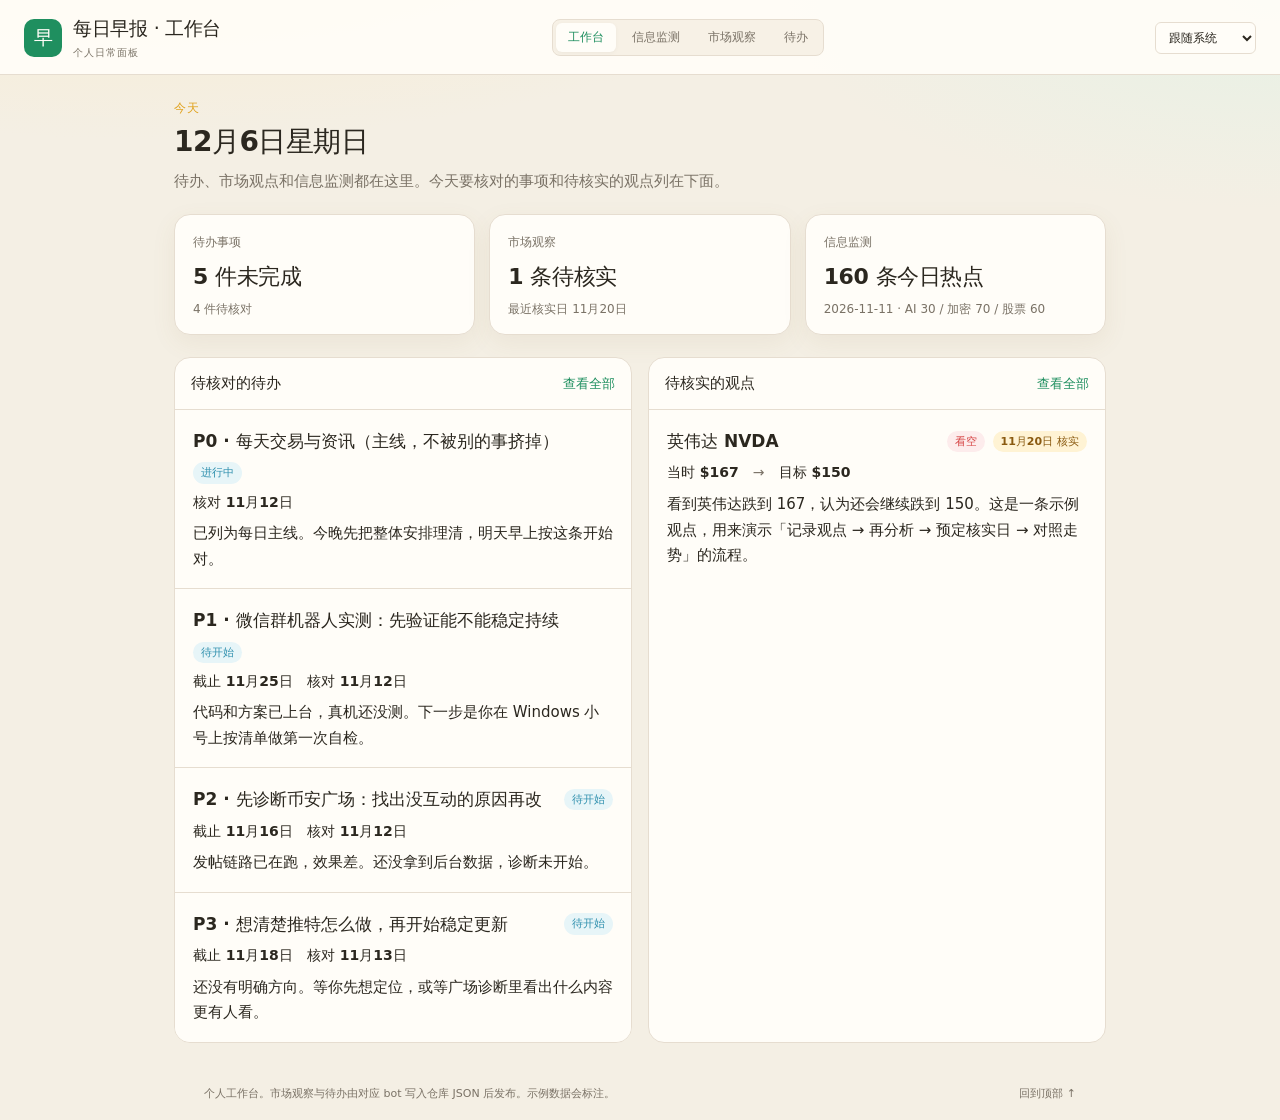
==== commit 11c301f2: "早报更新 2026-11-11 21:08" ====
--- a/index.html
+++ b/index.html
@@ -61,6 +61,6 @@
     </div>
   </main>
   <footer class="footer"><p>个人工作台。市场观察与待办由对应 bot 写入仓库 JSON 后发布。示例数据会标注。</p><a href="#top">回到顶部 ↑</a></footer>
-  <script type="application/json" id="workbench-data">{"market": {"schema": "market-watch/v1", "updated_at": "2026-11-10T16:40:00+08:00", "sample": true, "items": [{"id": "mw-20261110-nvda", "created_at": "2026-11-10T16:20:00+08:00", "updated_at": "2026-11-10T16:40:00+08:00", "asset": "NVDA", "asset_name": "英伟达", "market": "stock", "currency": "USD", "user_view": {"author": "用户", "stated_at": "2026-11-10T16:20:00+08:00", "spot": 167, "target": 150, "direction": "down", "thesis": "看到英伟达跌到 167，认为还会继续跌到 150。这是一条示例观点，用来演示「记录观点 → 再分析 → 预定核实日 → 对照走势」的流程。"}, "bot_review": {"author": "市场观察", "reviewed_at": "2026-11-10T16:40:00+08:00", "summary": "结合当时新闻与推特情绪，短期确有调整压力，但 150 是更积极的看空目标，需观察能否放量跌破近期支撑。示例复盘：部分同意用户方向，但对目标位保留余地。", "stance": "partial", "sources": [{"type": "news", "title": "示例：芯片板块跟随大盘回撤的新闻摘要", "url": "", "note": "市场观察 bot 接入后，在此写入真实新闻来源。"}, {"type": "twitter", "title": "示例：推特上对 NVDA 回调的讨论", "url": "", "note": "接入后写入原帖链接。"}, {"type": "analysis", "title": "自身理解", "url": "", "note": "方向偏空，目标 150 需要时间和催化剂，先标记为部分同意。"}]}, "verify_on": "2026-11-20", "outcome": null}, {"id": "mw-20261028-btc", "created_at": "2026-10-28T09:30:00+08:00", "updated_at": "2026-11-04T20:10:00+08:00", "asset": "BTC", "asset_name": "比特币", "market": "crypto", "currency": "USD", "user_view": {"author": "用户", "stated_at": "2026-10-28T09:30:00+08:00", "spot": 114000, "target": 108000, "direction": "down", "thesis": "示例：认为一周转弱，先看 108000。"}, "bot_review": {"author": "市场观察", "reviewed_at": "2026-10-28T10:00:00+08:00", "summary": "示例复盘：当时同意回调方向，但认为 108000 可能略远，更可能在 110000 附近获得支撑。", "stance": "partial", "sources": [{"type": "analysis", "title": "自身理解", "url": "", "note": "示例数据，仅演示已核实状态。"}]}, "verify_on": "2026-11-04", "outcome": {"verified_at": "2026-11-04T20:10:00+08:00", "price": 110200, "result": "partial", "note": "核实日价格约 110200，方向对了，但未到用户目标 108000；介于两边判断之间，记为部分成立。此条为示例。"}}]}, "todos": {"schema": "todos/v1", "updated_at": "2026-11-11T00:30:00+08:00", "sample": true, "items": [{"id": "todo-20261111-domain", "title": "域名解析并挂上早报站", "status": "waiting", "created_at": "2026-11-10T23:40:00+08:00", "updated_at": "2026-11-11T00:30:00+08:00", "due_on": "2026-11-12", "check_on": "2026-11-11", "plan": "用户先在腾讯云完成域名购买和实名；登录解析台后，由代码助手添加解析记录，并把现有早报站部署到该域名。", "progress": "已确认意向域名为 yzyzyz.xyz，当时还在购物车，等待购买完成。", "updates": [{"at": "2026-11-10T23:40:00+08:00", "text": "用户发来腾讯云域名选购页，意向为 yzyzyz.xyz。"}, {"at": "2026-11-11T00:30:00+08:00", "text": "已说明：购买和实名需用户本人完成，之后解析和部署可由代码助手继续。"}]}, {"id": "todo-20261111-workbench", "title": "把早报站改成个人工作台，并加上市场观察与待办", "status": "in_progress", "created_at": "2026-11-11T02:01:00+08:00", "updated_at": "2026-11-11T02:01:00+08:00", "due_on": "2026-11-11", "check_on": "2026-11-11", "plan": "在现有清新日常面板上扩展，不新增深色 HUD；先落地板块、数据结构和写入约定，用示例数据演示流程，再部署到同一站点。", "progress": "正在建设工作台、市场观察和待办页面。", "updates": [{"at": "2026-11-11T02:01:00+08:00", "text": "智哥转交任务，开始改站。"}]}, {"id": "todo-20261108-panel-restore", "title": "自动化面板与量化页恢复为改版前样式", "status": "done", "created_at": "2026-11-10T22:00:00+08:00", "updated_at": "2026-11-10T22:24:00+08:00", "due_on": "2026-11-10", "check_on": "2026-11-10", "plan": "从已发布版本取回改版前的面板产物并重新发布，首页监测台改动保留。", "progress": "已于 11 月 10 日发布恢复。此次工作台改版不再把深色面板作为主界面。", "updates": [{"at": "2026-11-10T22:24:00+08:00", "text": "已恢复并发布，页面缓存随后更新。"}]}]}, "hotspots": {"latest_date": "2026-11-10", "counts": {"ai": 30, "crypto": 65, "stocks": 58}}}</script>
+  <script type="application/json" id="workbench-data">{"market": {"schema": "market-watch/v1", "updated_at": "2026-11-10T16:40:00+08:00", "sample": true, "items": [{"id": "mw-20261110-nvda", "created_at": "2026-11-10T16:20:00+08:00", "updated_at": "2026-11-10T16:40:00+08:00", "asset": "NVDA", "asset_name": "英伟达", "market": "stock", "currency": "USD", "user_view": {"author": "用户", "stated_at": "2026-11-10T16:20:00+08:00", "spot": 167, "target": 150, "direction": "down", "thesis": "看到英伟达跌到 167，认为还会继续跌到 150。这是一条示例观点，用来演示「记录观点 → 再分析 → 预定核实日 → 对照走势」的流程。"}, "bot_review": {"author": "市场观察", "reviewed_at": "2026-11-10T16:40:00+08:00", "summary": "结合当时新闻与推特情绪，短期确有调整压力，但 150 是更积极的看空目标，需观察能否放量跌破近期支撑。示例复盘：部分同意用户方向，但对目标位保留余地。", "stance": "partial", "sources": [{"type": "news", "title": "示例：芯片板块跟随大盘回撤的新闻摘要", "url": "", "note": "市场观察 bot 接入后，在此写入真实新闻来源。"}, {"type": "twitter", "title": "示例：推特上对 NVDA 回调的讨论", "url": "", "note": "接入后写入原帖链接。"}, {"type": "analysis", "title": "自身理解", "url": "", "note": "方向偏空，目标 150 需要时间和催化剂，先标记为部分同意。"}]}, "verify_on": "2026-11-20", "outcome": null}, {"id": "mw-20261028-btc", "created_at": "2026-10-28T09:30:00+08:00", "updated_at": "2026-11-04T20:10:00+08:00", "asset": "BTC", "asset_name": "比特币", "market": "crypto", "currency": "USD", "user_view": {"author": "用户", "stated_at": "2026-10-28T09:30:00+08:00", "spot": 114000, "target": 108000, "direction": "down", "thesis": "示例：认为一周转弱，先看 108000。"}, "bot_review": {"author": "市场观察", "reviewed_at": "2026-10-28T10:00:00+08:00", "summary": "示例复盘：当时同意回调方向，但认为 108000 可能略远，更可能在 110000 附近获得支撑。", "stance": "partial", "sources": [{"type": "analysis", "title": "自身理解", "url": "", "note": "示例数据，仅演示已核实状态。"}]}, "verify_on": "2026-11-04", "outcome": {"verified_at": "2026-11-04T20:10:00+08:00", "price": 110200, "result": "partial", "note": "核实日价格约 110200，方向对了，但未到用户目标 108000；介于两边判断之间，记为部分成立。此条为示例。"}}]}, "todos": {"schema": "todos/v1", "updated_at": "2026-11-11T21:08:28+08:00", "sample": false, "items": [{"id": "todo-20261111-trading", "title": "P0 · 每天交易与资讯（主线，不被别的事挤掉）", "status": "in_progress", "created_at": "2026-11-11T21:08:28+08:00", "updated_at": "2026-11-11T21:08:28+08:00", "due_on": "", "check_on": "2026-11-12", "plan": "这是每天的主线，自媒体和微信项目都排在它后面，不要占掉看盘和判断的时间。\n1. 起床后先看消息、资讯和行情，可以一边吃午饭一边看。\n2. 只记你自己的判断；有明确观点就发给我，我写到市场观察并定核实日。\n3. 交易决策你自己做，我不替你下单。\n4. 晚上核对时用一两句话带过今天看了什么、有没有要记下的观点。", "progress": "已列为每日主线。今晚先把整体安排理清，明天早上按这条开始对。", "updates": [{"at": "2026-11-11T21:08:28+08:00", "text": "用户说脑子比较乱，已把交易定为 P0 主线，写入待办并开始早晚核对。"}]}, {"id": "todo-20261111-wechat-test", "title": "P1 · 微信群机器人实测：先验证能不能稳定持续", "status": "open", "created_at": "2026-11-11T21:08:28+08:00", "updated_at": "2026-11-11T21:08:28+08:00", "due_on": "2026-11-25", "check_on": "2026-11-12", "plan": "朋友在等你判断这个项目能不能做下去，所以优先把「稳不稳」测清楚，而不是先加功能。代码已在 https://github.com/Brian-yyds/wechat-community-bot 。\n1. 只用家里 Windows 上的专用小号，不要登录大号或支付号。\n2. 按仓库里 tests/WINDOWS_MANUAL_TEST.md 安装并跑自检脚本。\n3. 先用只读模式跑，确认免打扰、折叠、未打开的群也能抓到，微信重启后能接着读。\n4. 只读稳定后再切自动回复，默认每小时不超过 40 条。\n5. 连续记 7 到 14 天观察表（tests/observation_log.csv），一出现风控信号就停。\n6. 把结果告诉我，再一起判断能不能稳定持续、怎么跟朋友交代。", "progress": "代码和方案已上台，真机还没测。下一步是你在 Windows 小号上按清单做第一次自检。", "updates": [{"at": "2026-11-11T21:08:28+08:00", "text": "用户确认还要核对机器人能否稳定持续。已列为 P1，等待 Windows 小号实测。"}]}, {"id": "todo-20261111-square", "title": "P2 · 先诊断币安广场：找出没互动的原因再改", "status": "open", "created_at": "2026-11-11T21:08:28+08:00", "updated_at": "2026-11-11T21:08:28+08:00", "due_on": "2026-11-16", "check_on": "2026-11-12", "plan": "广场已经在发，问题不是「有没有机器人」，而是几乎没点赞、浏览也很少，继续按原样堆 20 篇意义不大。先看数据，再改做法。\n1. 打开币安广场后台，把最近发出的帖按浏览、点赞、评论排一下。\n2. 找出那几条「有一丝浏览」的共同点：题材、结构、发布时间、要不要配图。\n3. 根据数据改结构或选题，必要时减少篇数，不要继续用同一模板堆量。\n4. 改完再连续看几天数据，再决定要不要维持每天 20 篇。\n5. 把后台数据或截图发给我，我帮你一起看。", "progress": "发帖链路已在跑，效果差。还没拿到后台数据，诊断未开始。", "updates": [{"at": "2026-11-11T21:08:28+08:00", "text": "用户反馈广场几乎没点赞、只有很少浏览。已把「先诊断再改」列为自媒体第一步。"}]}, {"id": "todo-20261111-twitter", "title": "P3 · 想清楚推特怎么做，再开始稳定更新", "status": "open", "created_at": "2026-11-11T21:08:28+08:00", "updated_at": "2026-11-11T21:08:28+08:00", "due_on": "2026-11-18", "check_on": "2026-11-13", "plan": "推特不是再找一个自动发帖机器人就能好，先把「为什么要转发」想清楚。可以和广场诊断并行想，但先不要铺量。\n1. 先写清账号定位：是分享可验证的交易判断，还是热点解读，还是别的。定位不清，转发率就会低。\n2. 只选 1 到 2 种别人愿意转发的内容，例如带结论的复盘、清晰的结构，而不是把广场日报原样搬过去。\n3. 定一个能坚持的频率，比如每天 1 到 3 条，不要和广场抢同一套流水线。\n4. 定位想清楚后，再让自媒体按这个方向改写。", "progress": "还没有明确方向。等你先想定位，或等广场诊断里看出什么内容更有人看。", "updates": [{"at": "2026-11-11T21:08:28+08:00", "text": "用户说推特分享率低、一直没头绪。已列为 P3：先定位，再更新。"}]}, {"id": "todo-20261111-douyin", "title": "P4 · 抖音先挂起，等广场和推特有可复用方法再启动", "status": "waiting", "created_at": "2026-11-11T21:08:28+08:00", "updated_at": "2026-11-11T21:08:28+08:00", "due_on": "", "check_on": "", "plan": "抖音要另做短视频，现在同时铺三条线会更乱。等广场改出有效结构、推特定好定位之后，再把已经验证过的题材改成短视频，而不是另起一套选题。到启动那天再拆具体步骤。", "progress": "已挂起，不启动日常更新。", "updates": [{"at": "2026-11-11T21:08:28+08:00", "text": "先挂起，避免和交易、微信实测、广场诊断抢精力。"}]}]}, "hotspots": {"latest_date": "2026-11-11", "counts": {"ai": 30, "crypto": 70, "stocks": 60}}}</script>
 </body>
 </html>
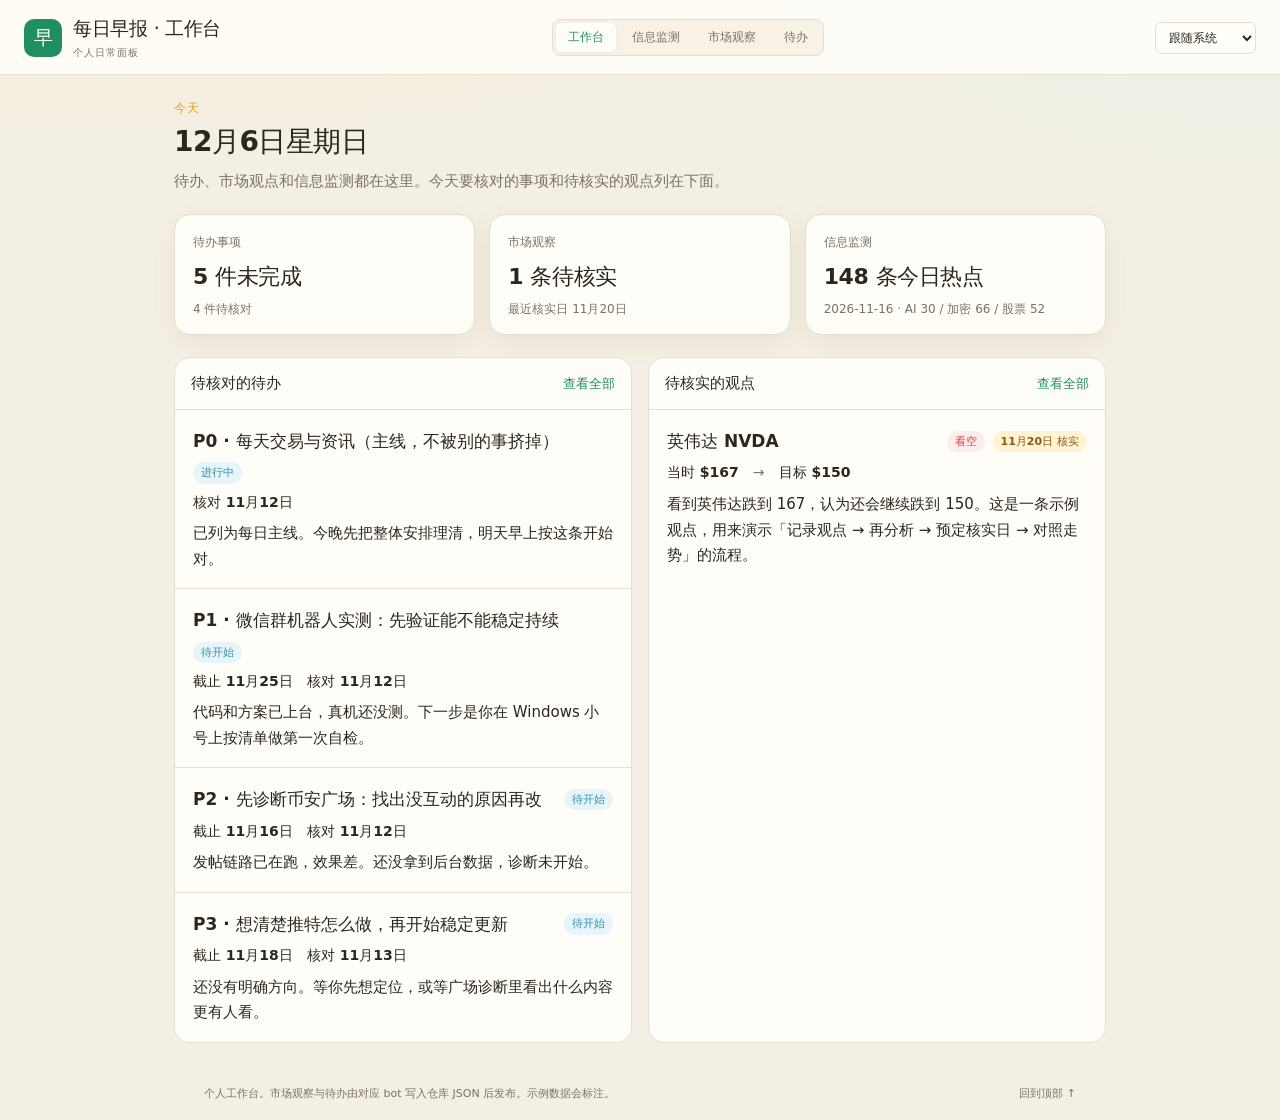
==== commit 96ba07bb: "早报更新 2026-11-16 15:55" ====
--- a/index.html
+++ b/index.html
@@ -61,6 +61,6 @@
     </div>
   </main>
   <footer class="footer"><p>个人工作台。市场观察与待办由对应 bot 写入仓库 JSON 后发布。示例数据会标注。</p><a href="#top">回到顶部 ↑</a></footer>
-  <script type="application/json" id="workbench-data">{"market": {"schema": "market-watch/v1", "updated_at": "2026-11-10T16:40:00+08:00", "sample": true, "items": [{"id": "mw-20261110-nvda", "created_at": "2026-11-10T16:20:00+08:00", "updated_at": "2026-11-10T16:40:00+08:00", "asset": "NVDA", "asset_name": "英伟达", "market": "stock", "currency": "USD", "user_view": {"author": "用户", "stated_at": "2026-11-10T16:20:00+08:00", "spot": 167, "target": 150, "direction": "down", "thesis": "看到英伟达跌到 167，认为还会继续跌到 150。这是一条示例观点，用来演示「记录观点 → 再分析 → 预定核实日 → 对照走势」的流程。"}, "bot_review": {"author": "市场观察", "reviewed_at": "2026-11-10T16:40:00+08:00", "summary": "结合当时新闻与推特情绪，短期确有调整压力，但 150 是更积极的看空目标，需观察能否放量跌破近期支撑。示例复盘：部分同意用户方向，但对目标位保留余地。", "stance": "partial", "sources": [{"type": "news", "title": "示例：芯片板块跟随大盘回撤的新闻摘要", "url": "", "note": "市场观察 bot 接入后，在此写入真实新闻来源。"}, {"type": "twitter", "title": "示例：推特上对 NVDA 回调的讨论", "url": "", "note": "接入后写入原帖链接。"}, {"type": "analysis", "title": "自身理解", "url": "", "note": "方向偏空，目标 150 需要时间和催化剂，先标记为部分同意。"}]}, "verify_on": "2026-11-20", "outcome": null}, {"id": "mw-20261028-btc", "created_at": "2026-10-28T09:30:00+08:00", "updated_at": "2026-11-04T20:10:00+08:00", "asset": "BTC", "asset_name": "比特币", "market": "crypto", "currency": "USD", "user_view": {"author": "用户", "stated_at": "2026-10-28T09:30:00+08:00", "spot": 114000, "target": 108000, "direction": "down", "thesis": "示例：认为一周转弱，先看 108000。"}, "bot_review": {"author": "市场观察", "reviewed_at": "2026-10-28T10:00:00+08:00", "summary": "示例复盘：当时同意回调方向，但认为 108000 可能略远，更可能在 110000 附近获得支撑。", "stance": "partial", "sources": [{"type": "analysis", "title": "自身理解", "url": "", "note": "示例数据，仅演示已核实状态。"}]}, "verify_on": "2026-11-04", "outcome": {"verified_at": "2026-11-04T20:10:00+08:00", "price": 110200, "result": "partial", "note": "核实日价格约 110200，方向对了，但未到用户目标 108000；介于两边判断之间，记为部分成立。此条为示例。"}}]}, "todos": {"schema": "todos/v1", "updated_at": "2026-11-11T21:08:28+08:00", "sample": false, "items": [{"id": "todo-20261111-trading", "title": "P0 · 每天交易与资讯（主线，不被别的事挤掉）", "status": "in_progress", "created_at": "2026-11-11T21:08:28+08:00", "updated_at": "2026-11-11T21:08:28+08:00", "due_on": "", "check_on": "2026-11-12", "plan": "这是每天的主线，自媒体和微信项目都排在它后面，不要占掉看盘和判断的时间。\n1. 起床后先看消息、资讯和行情，可以一边吃午饭一边看。\n2. 只记你自己的判断；有明确观点就发给我，我写到市场观察并定核实日。\n3. 交易决策你自己做，我不替你下单。\n4. 晚上核对时用一两句话带过今天看了什么、有没有要记下的观点。", "progress": "已列为每日主线。今晚先把整体安排理清，明天早上按这条开始对。", "updates": [{"at": "2026-11-11T21:08:28+08:00", "text": "用户说脑子比较乱，已把交易定为 P0 主线，写入待办并开始早晚核对。"}]}, {"id": "todo-20261111-wechat-test", "title": "P1 · 微信群机器人实测：先验证能不能稳定持续", "status": "open", "created_at": "2026-11-11T21:08:28+08:00", "updated_at": "2026-11-11T21:08:28+08:00", "due_on": "2026-11-25", "check_on": "2026-11-12", "plan": "朋友在等你判断这个项目能不能做下去，所以优先把「稳不稳」测清楚，而不是先加功能。代码已在 https://github.com/Brian-yyds/wechat-community-bot 。\n1. 只用家里 Windows 上的专用小号，不要登录大号或支付号。\n2. 按仓库里 tests/WINDOWS_MANUAL_TEST.md 安装并跑自检脚本。\n3. 先用只读模式跑，确认免打扰、折叠、未打开的群也能抓到，微信重启后能接着读。\n4. 只读稳定后再切自动回复，默认每小时不超过 40 条。\n5. 连续记 7 到 14 天观察表（tests/observation_log.csv），一出现风控信号就停。\n6. 把结果告诉我，再一起判断能不能稳定持续、怎么跟朋友交代。", "progress": "代码和方案已上台，真机还没测。下一步是你在 Windows 小号上按清单做第一次自检。", "updates": [{"at": "2026-11-11T21:08:28+08:00", "text": "用户确认还要核对机器人能否稳定持续。已列为 P1，等待 Windows 小号实测。"}]}, {"id": "todo-20261111-square", "title": "P2 · 先诊断币安广场：找出没互动的原因再改", "status": "open", "created_at": "2026-11-11T21:08:28+08:00", "updated_at": "2026-11-11T21:08:28+08:00", "due_on": "2026-11-16", "check_on": "2026-11-12", "plan": "广场已经在发，问题不是「有没有机器人」，而是几乎没点赞、浏览也很少，继续按原样堆 20 篇意义不大。先看数据，再改做法。\n1. 打开币安广场后台，把最近发出的帖按浏览、点赞、评论排一下。\n2. 找出那几条「有一丝浏览」的共同点：题材、结构、发布时间、要不要配图。\n3. 根据数据改结构或选题，必要时减少篇数，不要继续用同一模板堆量。\n4. 改完再连续看几天数据，再决定要不要维持每天 20 篇。\n5. 把后台数据或截图发给我，我帮你一起看。", "progress": "发帖链路已在跑，效果差。还没拿到后台数据，诊断未开始。", "updates": [{"at": "2026-11-11T21:08:28+08:00", "text": "用户反馈广场几乎没点赞、只有很少浏览。已把「先诊断再改」列为自媒体第一步。"}]}, {"id": "todo-20261111-twitter", "title": "P3 · 想清楚推特怎么做，再开始稳定更新", "status": "open", "created_at": "2026-11-11T21:08:28+08:00", "updated_at": "2026-11-11T21:08:28+08:00", "due_on": "2026-11-18", "check_on": "2026-11-13", "plan": "推特不是再找一个自动发帖机器人就能好，先把「为什么要转发」想清楚。可以和广场诊断并行想，但先不要铺量。\n1. 先写清账号定位：是分享可验证的交易判断，还是热点解读，还是别的。定位不清，转发率就会低。\n2. 只选 1 到 2 种别人愿意转发的内容，例如带结论的复盘、清晰的结构，而不是把广场日报原样搬过去。\n3. 定一个能坚持的频率，比如每天 1 到 3 条，不要和广场抢同一套流水线。\n4. 定位想清楚后，再让自媒体按这个方向改写。", "progress": "还没有明确方向。等你先想定位，或等广场诊断里看出什么内容更有人看。", "updates": [{"at": "2026-11-11T21:08:28+08:00", "text": "用户说推特分享率低、一直没头绪。已列为 P3：先定位，再更新。"}]}, {"id": "todo-20261111-douyin", "title": "P4 · 抖音先挂起，等广场和推特有可复用方法再启动", "status": "waiting", "created_at": "2026-11-11T21:08:28+08:00", "updated_at": "2026-11-11T21:08:28+08:00", "due_on": "", "check_on": "", "plan": "抖音要另做短视频，现在同时铺三条线会更乱。等广场改出有效结构、推特定好定位之后，再把已经验证过的题材改成短视频，而不是另起一套选题。到启动那天再拆具体步骤。", "progress": "已挂起，不启动日常更新。", "updates": [{"at": "2026-11-11T21:08:28+08:00", "text": "先挂起，避免和交易、微信实测、广场诊断抢精力。"}]}]}, "hotspots": {"latest_date": "2026-11-11", "counts": {"ai": 30, "crypto": 70, "stocks": 60}}}</script>
+  <script type="application/json" id="workbench-data">{"market": {"schema": "market-watch/v1", "updated_at": "2026-11-10T16:40:00+08:00", "sample": true, "items": [{"id": "mw-20261110-nvda", "created_at": "2026-11-10T16:20:00+08:00", "updated_at": "2026-11-10T16:40:00+08:00", "asset": "NVDA", "asset_name": "英伟达", "market": "stock", "currency": "USD", "user_view": {"author": "用户", "stated_at": "2026-11-10T16:20:00+08:00", "spot": 167, "target": 150, "direction": "down", "thesis": "看到英伟达跌到 167，认为还会继续跌到 150。这是一条示例观点，用来演示「记录观点 → 再分析 → 预定核实日 → 对照走势」的流程。"}, "bot_review": {"author": "市场观察", "reviewed_at": "2026-11-10T16:40:00+08:00", "summary": "结合当时新闻与推特情绪，短期确有调整压力，但 150 是更积极的看空目标，需观察能否放量跌破近期支撑。示例复盘：部分同意用户方向，但对目标位保留余地。", "stance": "partial", "sources": [{"type": "news", "title": "示例：芯片板块跟随大盘回撤的新闻摘要", "url": "", "note": "市场观察 bot 接入后，在此写入真实新闻来源。"}, {"type": "twitter", "title": "示例：推特上对 NVDA 回调的讨论", "url": "", "note": "接入后写入原帖链接。"}, {"type": "analysis", "title": "自身理解", "url": "", "note": "方向偏空，目标 150 需要时间和催化剂，先标记为部分同意。"}]}, "verify_on": "2026-11-20", "outcome": null}, {"id": "mw-20261028-btc", "created_at": "2026-10-28T09:30:00+08:00", "updated_at": "2026-11-04T20:10:00+08:00", "asset": "BTC", "asset_name": "比特币", "market": "crypto", "currency": "USD", "user_view": {"author": "用户", "stated_at": "2026-10-28T09:30:00+08:00", "spot": 114000, "target": 108000, "direction": "down", "thesis": "示例：认为一周转弱，先看 108000。"}, "bot_review": {"author": "市场观察", "reviewed_at": "2026-10-28T10:00:00+08:00", "summary": "示例复盘：当时同意回调方向，但认为 108000 可能略远，更可能在 110000 附近获得支撑。", "stance": "partial", "sources": [{"type": "analysis", "title": "自身理解", "url": "", "note": "示例数据，仅演示已核实状态。"}]}, "verify_on": "2026-11-04", "outcome": {"verified_at": "2026-11-04T20:10:00+08:00", "price": 110200, "result": "partial", "note": "核实日价格约 110200，方向对了，但未到用户目标 108000；介于两边判断之间，记为部分成立。此条为示例。"}}]}, "todos": {"schema": "todos/v1", "updated_at": "2026-11-11T21:08:28+08:00", "sample": false, "items": [{"id": "todo-20261111-trading", "title": "P0 · 每天交易与资讯（主线，不被别的事挤掉）", "status": "in_progress", "created_at": "2026-11-11T21:08:28+08:00", "updated_at": "2026-11-11T21:08:28+08:00", "due_on": "", "check_on": "2026-11-12", "plan": "这是每天的主线，自媒体和微信项目都排在它后面，不要占掉看盘和判断的时间。\n1. 起床后先看消息、资讯和行情，可以一边吃午饭一边看。\n2. 只记你自己的判断；有明确观点就发给我，我写到市场观察并定核实日。\n3. 交易决策你自己做，我不替你下单。\n4. 晚上核对时用一两句话带过今天看了什么、有没有要记下的观点。", "progress": "已列为每日主线。今晚先把整体安排理清，明天早上按这条开始对。", "updates": [{"at": "2026-11-11T21:08:28+08:00", "text": "用户说脑子比较乱，已把交易定为 P0 主线，写入待办并开始早晚核对。"}]}, {"id": "todo-20261111-wechat-test", "title": "P1 · 微信群机器人实测：先验证能不能稳定持续", "status": "open", "created_at": "2026-11-11T21:08:28+08:00", "updated_at": "2026-11-11T21:08:28+08:00", "due_on": "2026-11-25", "check_on": "2026-11-12", "plan": "朋友在等你判断这个项目能不能做下去，所以优先把「稳不稳」测清楚，而不是先加功能。代码已在 https://github.com/Brian-yyds/wechat-community-bot 。\n1. 只用家里 Windows 上的专用小号，不要登录大号或支付号。\n2. 按仓库里 tests/WINDOWS_MANUAL_TEST.md 安装并跑自检脚本。\n3. 先用只读模式跑，确认免打扰、折叠、未打开的群也能抓到，微信重启后能接着读。\n4. 只读稳定后再切自动回复，默认每小时不超过 40 条。\n5. 连续记 7 到 14 天观察表（tests/observation_log.csv），一出现风控信号就停。\n6. 把结果告诉我，再一起判断能不能稳定持续、怎么跟朋友交代。", "progress": "代码和方案已上台，真机还没测。下一步是你在 Windows 小号上按清单做第一次自检。", "updates": [{"at": "2026-11-11T21:08:28+08:00", "text": "用户确认还要核对机器人能否稳定持续。已列为 P1，等待 Windows 小号实测。"}]}, {"id": "todo-20261111-square", "title": "P2 · 先诊断币安广场：找出没互动的原因再改", "status": "open", "created_at": "2026-11-11T21:08:28+08:00", "updated_at": "2026-11-11T21:08:28+08:00", "due_on": "2026-11-16", "check_on": "2026-11-12", "plan": "广场已经在发，问题不是「有没有机器人」，而是几乎没点赞、浏览也很少，继续按原样堆 20 篇意义不大。先看数据，再改做法。\n1. 打开币安广场后台，把最近发出的帖按浏览、点赞、评论排一下。\n2. 找出那几条「有一丝浏览」的共同点：题材、结构、发布时间、要不要配图。\n3. 根据数据改结构或选题，必要时减少篇数，不要继续用同一模板堆量。\n4. 改完再连续看几天数据，再决定要不要维持每天 20 篇。\n5. 把后台数据或截图发给我，我帮你一起看。", "progress": "发帖链路已在跑，效果差。还没拿到后台数据，诊断未开始。", "updates": [{"at": "2026-11-11T21:08:28+08:00", "text": "用户反馈广场几乎没点赞、只有很少浏览。已把「先诊断再改」列为自媒体第一步。"}]}, {"id": "todo-20261111-twitter", "title": "P3 · 想清楚推特怎么做，再开始稳定更新", "status": "open", "created_at": "2026-11-11T21:08:28+08:00", "updated_at": "2026-11-11T21:08:28+08:00", "due_on": "2026-11-18", "check_on": "2026-11-13", "plan": "推特不是再找一个自动发帖机器人就能好，先把「为什么要转发」想清楚。可以和广场诊断并行想，但先不要铺量。\n1. 先写清账号定位：是分享可验证的交易判断，还是热点解读，还是别的。定位不清，转发率就会低。\n2. 只选 1 到 2 种别人愿意转发的内容，例如带结论的复盘、清晰的结构，而不是把广场日报原样搬过去。\n3. 定一个能坚持的频率，比如每天 1 到 3 条，不要和广场抢同一套流水线。\n4. 定位想清楚后，再让自媒体按这个方向改写。", "progress": "还没有明确方向。等你先想定位，或等广场诊断里看出什么内容更有人看。", "updates": [{"at": "2026-11-11T21:08:28+08:00", "text": "用户说推特分享率低、一直没头绪。已列为 P3：先定位，再更新。"}]}, {"id": "todo-20261111-douyin", "title": "P4 · 抖音先挂起，等广场和推特有可复用方法再启动", "status": "waiting", "created_at": "2026-11-11T21:08:28+08:00", "updated_at": "2026-11-11T21:08:28+08:00", "due_on": "", "check_on": "", "plan": "抖音要另做短视频，现在同时铺三条线会更乱。等广场改出有效结构、推特定好定位之后，再把已经验证过的题材改成短视频，而不是另起一套选题。到启动那天再拆具体步骤。", "progress": "已挂起，不启动日常更新。", "updates": [{"at": "2026-11-11T21:08:28+08:00", "text": "先挂起，避免和交易、微信实测、广场诊断抢精力。"}]}]}, "hotspots": {"latest_date": "2026-11-16", "counts": {"ai": 30, "crypto": 66, "stocks": 52}}}</script>
 </body>
 </html>
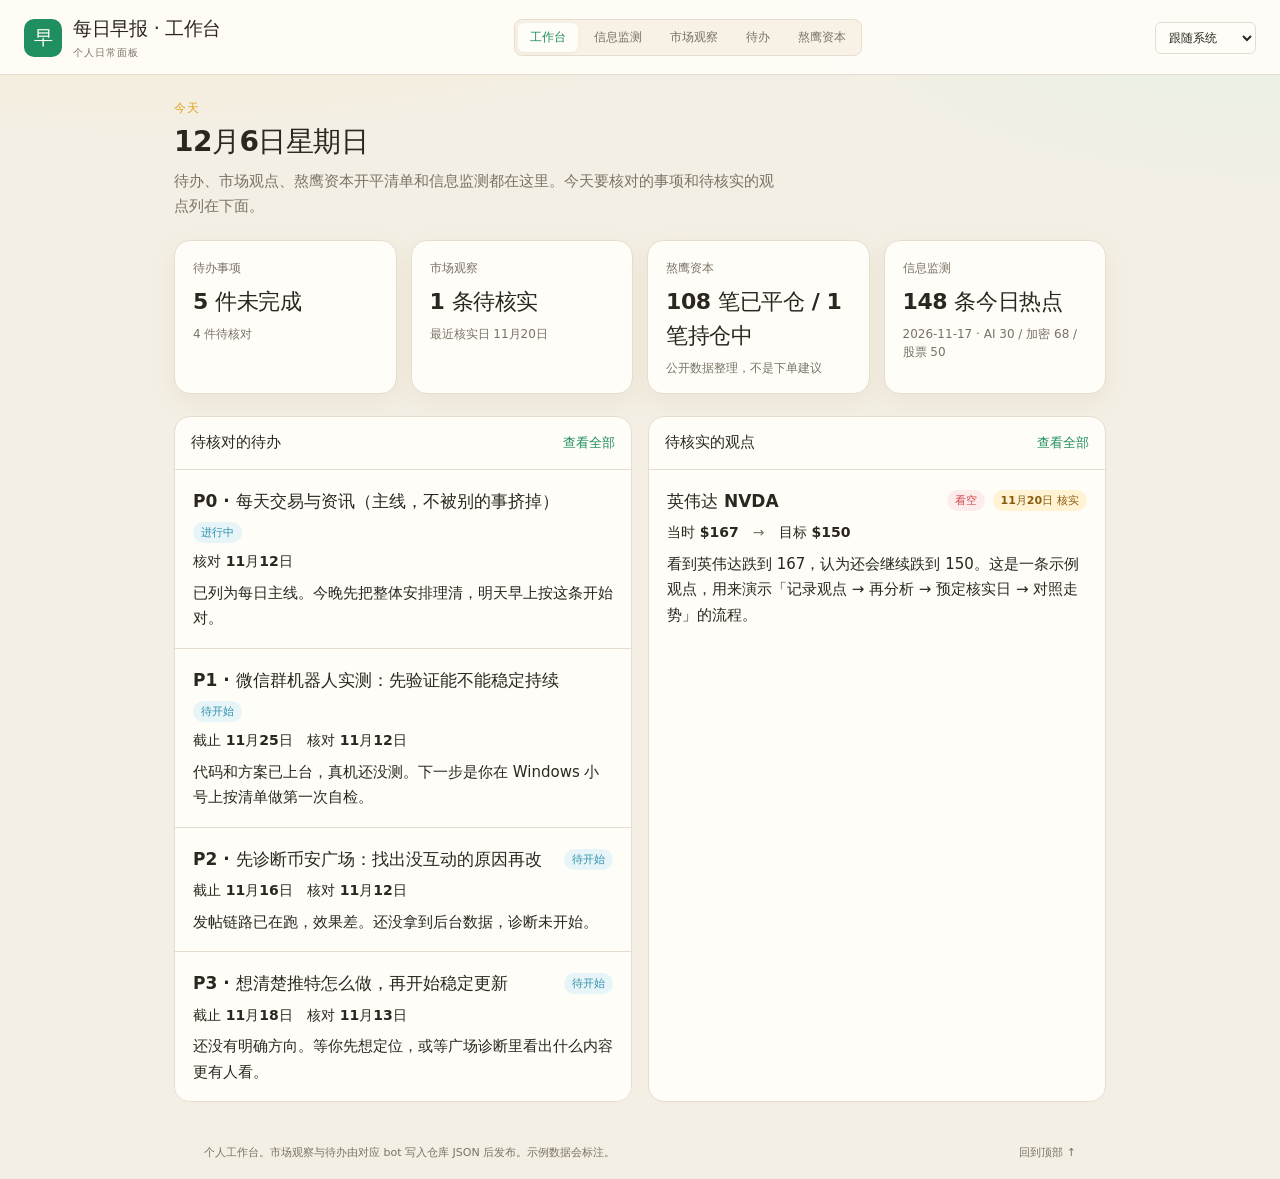
==== commit 1bd27ca9: "早报更新 2026-11-17 14:47" ====
--- a/index.html
+++ b/index.html
@@ -6,15 +6,15 @@
   <meta name="color-scheme" content="light dark">
   <meta name="description" content="个人日常工作台：待办、市场观察与信息监测。">
   <title>每日早报 · 工作台</title>
-  <link rel="stylesheet" href="assets/style.css?v=6778d6f8e0">
-  <script src="assets/workbench.js?v=bfa8b07804" defer></script>
+  <link rel="stylesheet" href="assets/style.css?v=9dbc433cad">
+  <script src="assets/workbench.js?v=847f423325" defer></script>
 </head>
 <body class="workbench" data-page="home" id="top">
   <a class="skip-link" href="#main">跳至内容</a>
   <header class="topbar workbench-topbar" id="topbar">
     <div class="topbar-heading">
       <div class="brand"><span class="brand-mark" aria-hidden="true">早</span><div><h1>每日早报 <span>· 工作台</span></h1><p>个人日常面板</p></div></div>
-      <nav class="page-nav" aria-label="站点导航"><a href="index.html" class="page-nav-link is-active" aria-current="page">工作台</a><a href="hotspots.html" class="page-nav-link">信息监测</a><a href="market.html" class="page-nav-link">市场观察</a><a href="todos.html" class="page-nav-link">待办</a></nav>
+      <nav class="page-nav" aria-label="站点导航"><a href="index.html" class="page-nav-link is-active" aria-current="page">工作台</a><a href="hotspots.html" class="page-nav-link">信息监测</a><a href="market.html" class="page-nav-link">市场观察</a><a href="todos.html" class="page-nav-link">待办</a><a href="aoying.html" class="page-nav-link">熬鹰资本</a></nav>
       <div class="appearance-controls">
         <label class="theme-control"><span class="sr-only">页面主题</span><select id="theme-select" aria-label="页面主题"><option value="system">跟随系统</option><option value="light">浅色</option><option value="dark">深色</option></select></label>
       </div>
@@ -24,7 +24,7 @@
     <section class="wb-hero">
       <p class="wb-kicker">今天</p>
       <h2 id="wb-today">工作台</h2>
-      <p class="wb-lead">待办、市场观点和信息监测都在这里。今天要核对的事项和待核实的观点列在下面。</p>
+      <p class="wb-lead">待办、市场观点、熬鹰资本开平清单和信息监测都在这里。今天要核对的事项和待核实的观点列在下面。</p>
     </section>
     <section class="wb-glance" aria-label="今日概览">
       <a class="wb-card wb-card-link" href="todos.html">
@@ -36,6 +36,11 @@
         <p class="wb-card-label">市场观察</p>
         <p class="wb-card-value" id="glance-market">—</p>
         <p class="wb-card-note" id="glance-market-note">观点落盘，到点核实</p>
+      </a>
+      <a class="wb-card wb-card-link" href="aoying.html">
+        <p class="wb-card-label">熬鹰资本</p>
+        <p class="wb-card-value" id="glance-aoying">—</p>
+        <p class="wb-card-note" id="glance-aoying-note">跟单开平清单</p>
       </a>
       <a class="wb-card wb-card-link" href="hotspots.html">
         <p class="wb-card-label">信息监测</p>
@@ -61,6 +66,6 @@
     </div>
   </main>
   <footer class="footer"><p>个人工作台。市场观察与待办由对应 bot 写入仓库 JSON 后发布。示例数据会标注。</p><a href="#top">回到顶部 ↑</a></footer>
-  <script type="application/json" id="workbench-data">{"market": {"schema": "market-watch/v1", "updated_at": "2026-11-10T16:40:00+08:00", "sample": true, "items": [{"id": "mw-20261110-nvda", "created_at": "2026-11-10T16:20:00+08:00", "updated_at": "2026-11-10T16:40:00+08:00", "asset": "NVDA", "asset_name": "英伟达", "market": "stock", "currency": "USD", "user_view": {"author": "用户", "stated_at": "2026-11-10T16:20:00+08:00", "spot": 167, "target": 150, "direction": "down", "thesis": "看到英伟达跌到 167，认为还会继续跌到 150。这是一条示例观点，用来演示「记录观点 → 再分析 → 预定核实日 → 对照走势」的流程。"}, "bot_review": {"author": "市场观察", "reviewed_at": "2026-11-10T16:40:00+08:00", "summary": "结合当时新闻与推特情绪，短期确有调整压力，但 150 是更积极的看空目标，需观察能否放量跌破近期支撑。示例复盘：部分同意用户方向，但对目标位保留余地。", "stance": "partial", "sources": [{"type": "news", "title": "示例：芯片板块跟随大盘回撤的新闻摘要", "url": "", "note": "市场观察 bot 接入后，在此写入真实新闻来源。"}, {"type": "twitter", "title": "示例：推特上对 NVDA 回调的讨论", "url": "", "note": "接入后写入原帖链接。"}, {"type": "analysis", "title": "自身理解", "url": "", "note": "方向偏空，目标 150 需要时间和催化剂，先标记为部分同意。"}]}, "verify_on": "2026-11-20", "outcome": null}, {"id": "mw-20261028-btc", "created_at": "2026-10-28T09:30:00+08:00", "updated_at": "2026-11-04T20:10:00+08:00", "asset": "BTC", "asset_name": "比特币", "market": "crypto", "currency": "USD", "user_view": {"author": "用户", "stated_at": "2026-10-28T09:30:00+08:00", "spot": 114000, "target": 108000, "direction": "down", "thesis": "示例：认为一周转弱，先看 108000。"}, "bot_review": {"author": "市场观察", "reviewed_at": "2026-10-28T10:00:00+08:00", "summary": "示例复盘：当时同意回调方向，但认为 108000 可能略远，更可能在 110000 附近获得支撑。", "stance": "partial", "sources": [{"type": "analysis", "title": "自身理解", "url": "", "note": "示例数据，仅演示已核实状态。"}]}, "verify_on": "2026-11-04", "outcome": {"verified_at": "2026-11-04T20:10:00+08:00", "price": 110200, "result": "partial", "note": "核实日价格约 110200，方向对了，但未到用户目标 108000；介于两边判断之间，记为部分成立。此条为示例。"}}]}, "todos": {"schema": "todos/v1", "updated_at": "2026-11-11T21:08:28+08:00", "sample": false, "items": [{"id": "todo-20261111-trading", "title": "P0 · 每天交易与资讯（主线，不被别的事挤掉）", "status": "in_progress", "created_at": "2026-11-11T21:08:28+08:00", "updated_at": "2026-11-11T21:08:28+08:00", "due_on": "", "check_on": "2026-11-12", "plan": "这是每天的主线，自媒体和微信项目都排在它后面，不要占掉看盘和判断的时间。\n1. 起床后先看消息、资讯和行情，可以一边吃午饭一边看。\n2. 只记你自己的判断；有明确观点就发给我，我写到市场观察并定核实日。\n3. 交易决策你自己做，我不替你下单。\n4. 晚上核对时用一两句话带过今天看了什么、有没有要记下的观点。", "progress": "已列为每日主线。今晚先把整体安排理清，明天早上按这条开始对。", "updates": [{"at": "2026-11-11T21:08:28+08:00", "text": "用户说脑子比较乱，已把交易定为 P0 主线，写入待办并开始早晚核对。"}]}, {"id": "todo-20261111-wechat-test", "title": "P1 · 微信群机器人实测：先验证能不能稳定持续", "status": "open", "created_at": "2026-11-11T21:08:28+08:00", "updated_at": "2026-11-11T21:08:28+08:00", "due_on": "2026-11-25", "check_on": "2026-11-12", "plan": "朋友在等你判断这个项目能不能做下去，所以优先把「稳不稳」测清楚，而不是先加功能。代码已在 https://github.com/Brian-yyds/wechat-community-bot 。\n1. 只用家里 Windows 上的专用小号，不要登录大号或支付号。\n2. 按仓库里 tests/WINDOWS_MANUAL_TEST.md 安装并跑自检脚本。\n3. 先用只读模式跑，确认免打扰、折叠、未打开的群也能抓到，微信重启后能接着读。\n4. 只读稳定后再切自动回复，默认每小时不超过 40 条。\n5. 连续记 7 到 14 天观察表（tests/observation_log.csv），一出现风控信号就停。\n6. 把结果告诉我，再一起判断能不能稳定持续、怎么跟朋友交代。", "progress": "代码和方案已上台，真机还没测。下一步是你在 Windows 小号上按清单做第一次自检。", "updates": [{"at": "2026-11-11T21:08:28+08:00", "text": "用户确认还要核对机器人能否稳定持续。已列为 P1，等待 Windows 小号实测。"}]}, {"id": "todo-20261111-square", "title": "P2 · 先诊断币安广场：找出没互动的原因再改", "status": "open", "created_at": "2026-11-11T21:08:28+08:00", "updated_at": "2026-11-11T21:08:28+08:00", "due_on": "2026-11-16", "check_on": "2026-11-12", "plan": "广场已经在发，问题不是「有没有机器人」，而是几乎没点赞、浏览也很少，继续按原样堆 20 篇意义不大。先看数据，再改做法。\n1. 打开币安广场后台，把最近发出的帖按浏览、点赞、评论排一下。\n2. 找出那几条「有一丝浏览」的共同点：题材、结构、发布时间、要不要配图。\n3. 根据数据改结构或选题，必要时减少篇数，不要继续用同一模板堆量。\n4. 改完再连续看几天数据，再决定要不要维持每天 20 篇。\n5. 把后台数据或截图发给我，我帮你一起看。", "progress": "发帖链路已在跑，效果差。还没拿到后台数据，诊断未开始。", "updates": [{"at": "2026-11-11T21:08:28+08:00", "text": "用户反馈广场几乎没点赞、只有很少浏览。已把「先诊断再改」列为自媒体第一步。"}]}, {"id": "todo-20261111-twitter", "title": "P3 · 想清楚推特怎么做，再开始稳定更新", "status": "open", "created_at": "2026-11-11T21:08:28+08:00", "updated_at": "2026-11-11T21:08:28+08:00", "due_on": "2026-11-18", "check_on": "2026-11-13", "plan": "推特不是再找一个自动发帖机器人就能好，先把「为什么要转发」想清楚。可以和广场诊断并行想，但先不要铺量。\n1. 先写清账号定位：是分享可验证的交易判断，还是热点解读，还是别的。定位不清，转发率就会低。\n2. 只选 1 到 2 种别人愿意转发的内容，例如带结论的复盘、清晰的结构，而不是把广场日报原样搬过去。\n3. 定一个能坚持的频率，比如每天 1 到 3 条，不要和广场抢同一套流水线。\n4. 定位想清楚后，再让自媒体按这个方向改写。", "progress": "还没有明确方向。等你先想定位，或等广场诊断里看出什么内容更有人看。", "updates": [{"at": "2026-11-11T21:08:28+08:00", "text": "用户说推特分享率低、一直没头绪。已列为 P3：先定位，再更新。"}]}, {"id": "todo-20261111-douyin", "title": "P4 · 抖音先挂起，等广场和推特有可复用方法再启动", "status": "waiting", "created_at": "2026-11-11T21:08:28+08:00", "updated_at": "2026-11-11T21:08:28+08:00", "due_on": "", "check_on": "", "plan": "抖音要另做短视频，现在同时铺三条线会更乱。等广场改出有效结构、推特定好定位之后，再把已经验证过的题材改成短视频，而不是另起一套选题。到启动那天再拆具体步骤。", "progress": "已挂起，不启动日常更新。", "updates": [{"at": "2026-11-11T21:08:28+08:00", "text": "先挂起，避免和交易、微信实测、广场诊断抢精力。"}]}]}, "hotspots": {"latest_date": "2026-11-16", "counts": {"ai": 30, "crypto": 66, "stocks": 52}}}</script>
+  <script type="application/json" id="workbench-data">{"market": {"schema": "market-watch/v1", "updated_at": "2026-11-10T16:40:00+08:00", "sample": true, "items": [{"id": "mw-20261110-nvda", "created_at": "2026-11-10T16:20:00+08:00", "updated_at": "2026-11-10T16:40:00+08:00", "asset": "NVDA", "asset_name": "英伟达", "market": "stock", "currency": "USD", "user_view": {"author": "用户", "stated_at": "2026-11-10T16:20:00+08:00", "spot": 167, "target": 150, "direction": "down", "thesis": "看到英伟达跌到 167，认为还会继续跌到 150。这是一条示例观点，用来演示「记录观点 → 再分析 → 预定核实日 → 对照走势」的流程。"}, "bot_review": {"author": "市场观察", "reviewed_at": "2026-11-10T16:40:00+08:00", "summary": "结合当时新闻与推特情绪，短期确有调整压力，但 150 是更积极的看空目标，需观察能否放量跌破近期支撑。示例复盘：部分同意用户方向，但对目标位保留余地。", "stance": "partial", "sources": [{"type": "news", "title": "示例：芯片板块跟随大盘回撤的新闻摘要", "url": "", "note": "市场观察 bot 接入后，在此写入真实新闻来源。"}, {"type": "twitter", "title": "示例：推特上对 NVDA 回调的讨论", "url": "", "note": "接入后写入原帖链接。"}, {"type": "analysis", "title": "自身理解", "url": "", "note": "方向偏空，目标 150 需要时间和催化剂，先标记为部分同意。"}]}, "verify_on": "2026-11-20", "outcome": null}, {"id": "mw-20261028-btc", "created_at": "2026-10-28T09:30:00+08:00", "updated_at": "2026-11-04T20:10:00+08:00", "asset": "BTC", "asset_name": "比特币", "market": "crypto", "currency": "USD", "user_view": {"author": "用户", "stated_at": "2026-10-28T09:30:00+08:00", "spot": 114000, "target": 108000, "direction": "down", "thesis": "示例：认为一周转弱，先看 108000。"}, "bot_review": {"author": "市场观察", "reviewed_at": "2026-10-28T10:00:00+08:00", "summary": "示例复盘：当时同意回调方向，但认为 108000 可能略远，更可能在 110000 附近获得支撑。", "stance": "partial", "sources": [{"type": "analysis", "title": "自身理解", "url": "", "note": "示例数据，仅演示已核实状态。"}]}, "verify_on": "2026-11-04", "outcome": {"verified_at": "2026-11-04T20:10:00+08:00", "price": 110200, "result": "partial", "note": "核实日价格约 110200，方向对了，但未到用户目标 108000；介于两边判断之间，记为部分成立。此条为示例。"}}]}, "todos": {"schema": "todos/v1", "updated_at": "2026-11-11T21:08:28+08:00", "sample": false, "items": [{"id": "todo-20261111-trading", "title": "P0 · 每天交易与资讯（主线，不被别的事挤掉）", "status": "in_progress", "created_at": "2026-11-11T21:08:28+08:00", "updated_at": "2026-11-11T21:08:28+08:00", "due_on": "", "check_on": "2026-11-12", "plan": "这是每天的主线，自媒体和微信项目都排在它后面，不要占掉看盘和判断的时间。\n1. 起床后先看消息、资讯和行情，可以一边吃午饭一边看。\n2. 只记你自己的判断；有明确观点就发给我，我写到市场观察并定核实日。\n3. 交易决策你自己做，我不替你下单。\n4. 晚上核对时用一两句话带过今天看了什么、有没有要记下的观点。", "progress": "已列为每日主线。今晚先把整体安排理清，明天早上按这条开始对。", "updates": [{"at": "2026-11-11T21:08:28+08:00", "text": "用户说脑子比较乱，已把交易定为 P0 主线，写入待办并开始早晚核对。"}]}, {"id": "todo-20261111-wechat-test", "title": "P1 · 微信群机器人实测：先验证能不能稳定持续", "status": "open", "created_at": "2026-11-11T21:08:28+08:00", "updated_at": "2026-11-11T21:08:28+08:00", "due_on": "2026-11-25", "check_on": "2026-11-12", "plan": "朋友在等你判断这个项目能不能做下去，所以优先把「稳不稳」测清楚，而不是先加功能。代码已在 https://github.com/Brian-yyds/wechat-community-bot 。\n1. 只用家里 Windows 上的专用小号，不要登录大号或支付号。\n2. 按仓库里 tests/WINDOWS_MANUAL_TEST.md 安装并跑自检脚本。\n3. 先用只读模式跑，确认免打扰、折叠、未打开的群也能抓到，微信重启后能接着读。\n4. 只读稳定后再切自动回复，默认每小时不超过 40 条。\n5. 连续记 7 到 14 天观察表（tests/observation_log.csv），一出现风控信号就停。\n6. 把结果告诉我，再一起判断能不能稳定持续、怎么跟朋友交代。", "progress": "代码和方案已上台，真机还没测。下一步是你在 Windows 小号上按清单做第一次自检。", "updates": [{"at": "2026-11-11T21:08:28+08:00", "text": "用户确认还要核对机器人能否稳定持续。已列为 P1，等待 Windows 小号实测。"}]}, {"id": "todo-20261111-square", "title": "P2 · 先诊断币安广场：找出没互动的原因再改", "status": "open", "created_at": "2026-11-11T21:08:28+08:00", "updated_at": "2026-11-11T21:08:28+08:00", "due_on": "2026-11-16", "check_on": "2026-11-12", "plan": "广场已经在发，问题不是「有没有机器人」，而是几乎没点赞、浏览也很少，继续按原样堆 20 篇意义不大。先看数据，再改做法。\n1. 打开币安广场后台，把最近发出的帖按浏览、点赞、评论排一下。\n2. 找出那几条「有一丝浏览」的共同点：题材、结构、发布时间、要不要配图。\n3. 根据数据改结构或选题，必要时减少篇数，不要继续用同一模板堆量。\n4. 改完再连续看几天数据，再决定要不要维持每天 20 篇。\n5. 把后台数据或截图发给我，我帮你一起看。", "progress": "发帖链路已在跑，效果差。还没拿到后台数据，诊断未开始。", "updates": [{"at": "2026-11-11T21:08:28+08:00", "text": "用户反馈广场几乎没点赞、只有很少浏览。已把「先诊断再改」列为自媒体第一步。"}]}, {"id": "todo-20261111-twitter", "title": "P3 · 想清楚推特怎么做，再开始稳定更新", "status": "open", "created_at": "2026-11-11T21:08:28+08:00", "updated_at": "2026-11-11T21:08:28+08:00", "due_on": "2026-11-18", "check_on": "2026-11-13", "plan": "推特不是再找一个自动发帖机器人就能好，先把「为什么要转发」想清楚。可以和广场诊断并行想，但先不要铺量。\n1. 先写清账号定位：是分享可验证的交易判断，还是热点解读，还是别的。定位不清，转发率就会低。\n2. 只选 1 到 2 种别人愿意转发的内容，例如带结论的复盘、清晰的结构，而不是把广场日报原样搬过去。\n3. 定一个能坚持的频率，比如每天 1 到 3 条，不要和广场抢同一套流水线。\n4. 定位想清楚后，再让自媒体按这个方向改写。", "progress": "还没有明确方向。等你先想定位，或等广场诊断里看出什么内容更有人看。", "updates": [{"at": "2026-11-11T21:08:28+08:00", "text": "用户说推特分享率低、一直没头绪。已列为 P3：先定位，再更新。"}]}, {"id": "todo-20261111-douyin", "title": "P4 · 抖音先挂起，等广场和推特有可复用方法再启动", "status": "waiting", "created_at": "2026-11-11T21:08:28+08:00", "updated_at": "2026-11-11T21:08:28+08:00", "due_on": "", "check_on": "", "plan": "抖音要另做短视频，现在同时铺三条线会更乱。等广场改出有效结构、推特定好定位之后，再把已经验证过的题材改成短视频，而不是另起一套选题。到启动那天再拆具体步骤。", "progress": "已挂起，不启动日常更新。", "updates": [{"at": "2026-11-11T21:08:28+08:00", "text": "先挂起，避免和交易、微信实测、广场诊断抢精力。"}]}]}, "hotspots": {"latest_date": "2026-11-17", "counts": {"ai": 30, "crypto": 68, "stocks": 50}}, "aoying": {"schema": "aoying-capital/v1", "updated_at": "2026-11-17T14:44:52+08:00", "sample": false, "source_generated_at": "2026-11-17T13:32:24+08:00", "leader": {"name": "熬鹰资本", "square_username": "god_of_trader_tony", "portfolio_id": "5075281354358777856", "official_url": "https://www.binance.com/zh-CN/copy-trading/lead-details/5075281354358777856", "current_project_started_at": "2026-06-03T14:39:02+08:00", "closed_project_count": 9, "seen_closed_project_ids": ["5016601929582121472"]}, "stats": {"item_count": 109, "closed_count": 108, "open_count": 1, "win_count": 71, "loss_count": 37, "flat_count": 0, "official_closing_pnl_sum_usdt": "2445600.52", "official_closing_pnl_sum_note": "只是把官方 closingPnl 字段相加，未扣/加其他费用，也不等于账户总收益", "max_qty_ne_close_qty_count": 4, "closed_opened_from": "2026-07-17T23:03:47+08:00", "closed_opened_to": "2026-11-15T06:20:36+08:00", "closed_closed_from": "2026-07-20T23:58:36+08:00", "closed_closed_to": "2026-11-16T13:50:41+08:00"}, "coverage": {"disclaimer": "公开数据整理，不是下单建议。", "notes": ["用户美国服务器上的 copy_feed 只有近 7 天操作动态，没有完整历史开平配对。", "币安官方公开接口 lead-portfolio/position-history 提供 108 笔已平仓，每笔自带开平配对（同一 positionId），不是自行 FIFO 拼凑。", "官方不公开当前持仓列表（positionShow=false，open-positions 等路径 404）。清单中 1 笔持仓中的 NVDAUSDT 多单，是用官方成交加总后再与公开快照核对得出的，尚未平仓。", "当前项目从 2026-06-03 14:39:02（北京时间）开始；从该日起至最早官方平仓 2026-07-20 之间，以及此前已关闭的 9 个旧项目，公开源都没有完整开平。曾出现过的已关闭项目 ID 5016601929582121472 不是当前项目，不能再拉取其历史。", "网上聚合站没有比官方更早的完整逐笔开平。", "已平仓开仓时间 2026-07-17 23:03:47 至 2026-11-15 06:20:36，平仓时间 2026-07-20 23:58:36 至 2026-11-16 13:50:41（均为北京时间）。", "108 笔官方 closingPnl 合计 +2,445,600.52 USDT，只是字段相加，不等于账户总收益。已平仓中盈利 71 笔、亏损 37 笔。", "4 笔「最大持仓量 ≠ 平仓量」均按官方原文照录，未自行修正。", "持仓中 NVDAUSDT 多单的未实现盈亏是 2026-11-17 13:25:51（北京时间）的公开快照，会随行情变动，不是最终结算。"]}, "items": [{"symbol": "BTCUSDT", "side": "多", "status": "已平仓", "opened_at": "2026-11-15T06:20:36+08:00", "closed_at": "2026-11-16T13:50:41+08:00", "timezone": "Asia/Shanghai（UTC+8，北京时间）", "avg_open_price": "63881.19699864", "avg_close_price": "64558.60355798", "max_position_qty": "18.325", "close_qty": "18.325", "notional_open_usdt": "1170622.94", "leverage": "5", "margin_mode": "全仓", "realized_pnl_usdt": "11761.28439884", "official_roi_pct": "5.023515", "unrealized_pnl_usdt": null, "position_id": "1174111673122390016", "source": "币安公开接口 lead-portfolio/position-history（portfolioId=5075281354358777856）", "match_method": "官方仓位历史自带开平配对（同一positionId，非自行FIFO拼凑）", "note": "合约类型：UM", "max_qty_ne_close_qty": false}, {"symbol": "ZECUSDT", "side": "空", "status": "已平仓", "opened_at": "2026-11-14T21:03:59+08:00", "closed_at": "2026-11-15T06:14:26+08:00", "timezone": "Asia/Shanghai（UTC+8，北京时间）", "avg_open_price": "880.74231891", "avg_close_price": "836.83244417", "max_position_qty": "340.807", "close_qty": "340.807", "notional_open_usdt": "300163.15", "leverage": "10", "margin_mode": "全仓", "realized_pnl_usdt": "14834.05400587", "official_roi_pct": "49.41997", "unrealized_pnl_usdt": null, "position_id": "1173971595892981760", "source": "币安公开接口 lead-portfolio/position-history（portfolioId=5075281354358777856）", "match_method": "官方仓位历史自带开平配对（同一positionId，非自行FIFO拼凑）", "note": "合约类型：UM", "max_qty_ne_close_qty": false}, {"symbol": "NVDAUSDT", "side": "多", "status": "持仓中", "opened_at": "2026-11-14T02:51:37+08:00", "closed_at": null, "timezone": "Asia/Shanghai（UTC+8，北京时间）", "avg_open_price": "162.156452015790655935960647", "avg_close_price": null, "max_position_qty": "4407.29", "close_qty": null, "notional_open_usdt": "1720943.36", "leverage": "2", "margin_mode": "全仓", "realized_pnl_usdt": null, "official_roi_pct": null, "unrealized_pnl_usdt": "-18362.762304673928", "position_id": null, "source": "币安公开接口 lead-portfolio/order-history 加仓成交；当前数量/均价/浮盈核对于2022coin.com/api/public/traders/1；杠杆与保证金模式核对于qwer22.com仓位快照。官方position-history仅含已平仓。", "match_method": "持仓中：用官方订单流水在上一笔NVDA已平仓（2026-11-10 18:42:27）之后的开多成交加总；未做FIFO平仓配对", "note": "当前持仓，未匹配任何平仓，不要把后续无关平仓拼进来；开仓均价由官方订单流水四笔加仓加权得到：1624.71@162.711251（2026-11-14 02:51:37）+1582.28@162.7877509（02:51:48）+596.18@160.640408（2026-11-16 22:55:05）+604.12@160.5070381（22:55:19）；数量与均价与2022coin公开快照一致（4407.29 NVDA，开仓均价162.15645201579065）；杠杆2x、全仓来自qwer22同步的公开仓位快照（电报「熬鹰带单仓位信息推送」），官方公开接口不提供当前持仓（positionShow=false，open-positions接口404）；未实现盈亏与标记价来自2022coin快照，会随行情变动；快照时间2026-11-17T13:25:51.002239+08:00（已转写到备注，表内未实现盈亏不是最终结算）；快照标记价157.99 USDT；币安资料页lastTradeTime为2026-11-17 00:55:47（北京时间），晚于可见的最后一笔官方订单（2026-11-16 22:55:19）；公开订单/成交流水与第三方快照数量仍是4407.29，未见额外成交，未据此编造交易", "max_qty_ne_close_qty": false, "unrealized_pnl_snapshot_at": "2026-11-17T13:25:51.002239+08:00"}, {"symbol": "BTCUSDT", "side": "多", "status": "已平仓", "opened_at": "2026-11-13T14:01:11+08:00", "closed_at": "2026-11-13T21:38:50+08:00", "timezone": "Asia/Shanghai（UTC+8，北京时间）", "avg_open_price": "68108.64468558", "avg_close_price": "69984.80262856", "max_position_qty": "14.837", "close_qty": "14.837", "notional_open_usdt": "1010527.96", "leverage": "10", "margin_mode": "全仓", "realized_pnl_usdt": "27311.41351315", "official_roi_pct": "27.026875", "unrealized_pnl_usdt": null, "position_id": "1173502807485546496", "source": "币安公开接口 lead-portfolio/position-history（portfolioId=5075281354358777856）", "match_method": "官方仓位历史自带开平配对（同一positionId，非自行FIFO拼凑）", "note": "合约类型：UM", "max_qty_ne_close_qty": false}, {"symbol": "SPCXUSDT", "side": "空", "status": "已平仓", "opened_at": "2026-11-13T04:09:37+08:00", "closed_at": "2026-11-14T01:10:45+08:00", "timezone": "Asia/Shanghai（UTC+8，北京时间）", "avg_open_price": "140.30427247", "avg_close_price": "139.06164549", "max_position_qty": "1425.17", "close_qty": "1425.17", "notional_open_usdt": "199957.44", "leverage": "4", "margin_mode": "全仓", "realized_pnl_usdt": "1721.18670935", "official_roi_pct": "3.443106", "unrealized_pnl_usdt": null, "position_id": "1173353934255390720", "source": "币安公开接口 lead-portfolio/position-history（portfolioId=5075281354358777856）", "match_method": "官方仓位历史自带开平配对（同一positionId，非自行FIFO拼凑）", "note": "合约类型：UM", "max_qty_ne_close_qty": false}, {"symbol": "ZECUSDT", "side": "空", "status": "已平仓", "opened_at": "2026-11-11T15:28:02+08:00", "closed_at": "2026-11-13T14:04:03+08:00", "timezone": "Asia/Shanghai（UTC+8，北京时间）", "avg_open_price": "1000.32541836", "avg_close_price": "917.8120394", "max_position_qty": "399.789", "close_qty": "399.789", "notional_open_usdt": "399919.10", "leverage": "10", "margin_mode": "全仓", "realized_pnl_usdt": "32947.59947097", "official_roi_pct": "82.385661", "unrealized_pnl_usdt": null, "position_id": "1172799884573114368", "source": "币安公开接口 lead-portfolio/position-history（portfolioId=5075281354358777856）", "match_method": "官方仓位历史自带开平配对（同一positionId，非自行FIFO拼凑）", "note": "合约类型：UM", "max_qty_ne_close_qty": false}, {"symbol": "ETHUSDT", "side": "空", "status": "已平仓", "opened_at": "2026-11-10T22:38:53+08:00", "closed_at": "2026-11-13T10:19:42+08:00", "timezone": "Asia/Shanghai（UTC+8，北京时间）", "avg_open_price": "2084.25588149", "avg_close_price": "1997.54304038", "max_position_qty": "518.692", "close_qty": "518.692", "notional_open_usdt": "1081086.85", "leverage": "10", "margin_mode": "全仓", "realized_pnl_usdt": "44759.35333925", "official_roi_pct": "41.40218", "unrealized_pnl_usdt": null, "position_id": "1172545925266636800", "source": "币安公开接口 lead-portfolio/position-history（portfolioId=5075281354358777856）", "match_method": "官方仓位历史自带开平配对（同一positionId，非自行FIFO拼凑）", "note": "合约类型：UM", "max_qty_ne_close_qty": false}, {"symbol": "NVDAUSDT", "side": "多", "status": "已平仓", "opened_at": "2026-11-09T17:38:33+08:00", "closed_at": "2026-11-10T18:42:27+08:00", "timezone": "Asia/Shanghai（UTC+8，北京时间）", "avg_open_price": "175.369443", "avg_close_price": "180.1111154", "max_position_qty": "3481.88", "close_qty": "3481.88", "notional_open_usdt": "610615.36", "leverage": "3", "margin_mode": "全仓", "realized_pnl_usdt": "15977.2453342", "official_roi_pct": "7.849742", "unrealized_pnl_usdt": null, "position_id": "1172107957255110656", "source": "币安公开接口 lead-portfolio/position-history（portfolioId=5075281354358777856）", "match_method": "官方仓位历史自带开平配对（同一positionId，非自行FIFO拼凑）", "note": "合约类型：UM", "max_qty_ne_close_qty": false}, {"symbol": "SKHYNIXUSDT", "side": "多", "status": "已平仓", "opened_at": "2026-11-09T08:14:34+08:00", "closed_at": "2026-11-09T12:11:47+08:00", "timezone": "Asia/Shanghai（UTC+8，北京时间）", "avg_open_price": "840.0772082", "avg_close_price": "868.81296065", "max_position_qty": "238.09", "close_qty": "238.09", "notional_open_usdt": "200013.98", "leverage": "2", "margin_mode": "全仓", "realized_pnl_usdt": "6459.41769385", "official_roi_pct": "6.458966", "unrealized_pnl_usdt": null, "position_id": "1171966025291890688", "source": "币安公开接口 lead-portfolio/position-history（portfolioId=5075281354358777856）", "match_method": "官方仓位历史自带开平配对（同一positionId，非自行FIFO拼凑）", "note": "合约类型：UM", "max_qty_ne_close_qty": false}, {"symbol": "ETHUSDT", "side": "多", "status": "已平仓", "opened_at": "2026-11-09T06:07:42+08:00", "closed_at": "2026-11-09T07:14:13+08:00", "timezone": "Asia/Shanghai（UTC+8，北京时间）", "avg_open_price": "2111.39041709", "avg_close_price": "2155.20216472", "max_position_qty": "224.532", "close_qty": "224.532", "notional_open_usdt": "474074.71", "leverage": "5", "margin_mode": "全仓", "realized_pnl_usdt": "9597.64267838", "official_roi_pct": "10.1225", "unrealized_pnl_usdt": null, "position_id": "1171934097364844544", "source": "币安公开接口 lead-portfolio/position-history（portfolioId=5075281354358777856）", "match_method": "官方仓位历史自带开平配对（同一positionId，非自行FIFO拼凑）", "note": "合约类型：UM", "max_qty_ne_close_qty": false}, {"symbol": "ETHUSDT", "side": "空", "status": "已平仓", "opened_at": "2026-11-08T00:29:47+08:00", "closed_at": "2026-11-09T05:55:57+08:00", "timezone": "Asia/Shanghai（UTC+8，北京时间）", "avg_open_price": "2235.3339563", "avg_close_price": "2112.61846966", "max_position_qty": "336.082", "close_qty": "336.082", "notional_open_usdt": "751255.51", "leverage": "5", "margin_mode": "全仓", "realized_pnl_usdt": "41032.50556448", "official_roi_pct": "27.309287", "unrealized_pnl_usdt": null, "position_id": "1171486670581235712", "source": "币安公开接口 lead-portfolio/position-history（portfolioId=5075281354358777856）", "match_method": "官方仓位历史自带开平配对（同一positionId，非自行FIFO拼凑）", "note": "合约类型：UM", "max_qty_ne_close_qty": false}, {"symbol": "BTCUSDT", "side": "多", "status": "已平仓", "opened_at": "2026-11-06T17:06:55+08:00", "closed_at": "2026-11-06T20:50:06+08:00", "timezone": "Asia/Shanghai（UTC+8，北京时间）", "avg_open_price": "75881.6", "avg_close_price": "76063.2844296", "max_position_qty": "9.73", "close_qty": "9.73", "notional_open_usdt": "738327.97", "leverage": "5", "margin_mode": "全仓", "realized_pnl_usdt": "1398.18356901", "official_roi_pct": "0.946858", "unrealized_pnl_usdt": null, "position_id": "1171012833779482624", "source": "币安公开接口 lead-portfolio/position-history（portfolioId=5075281354358777856）", "match_method": "官方仓位历史自带开平配对（同一positionId，非自行FIFO拼凑）", "note": "合约类型：UM", "max_qty_ne_close_qty": false}, {"symbol": "ETHUSDT", "side": "空", "status": "已平仓", "opened_at": "2026-11-05T03:03:43+08:00", "closed_at": "2026-11-06T03:14:46+08:00", "timezone": "Asia/Shanghai（UTC+8，北京时间）", "avg_open_price": "2416.28298053", "avg_close_price": "2254.78000899", "max_position_qty": "5864.113", "close_qty": "5864.113", "notional_open_usdt": "14169356.44", "leverage": "20", "margin_mode": "全仓", "realized_pnl_usdt": "941979.09814714", "official_roi_pct": "132.960039", "unrealized_pnl_usdt": null, "position_id": "1170438245135777792", "source": "币安公开接口 lead-portfolio/position-history（portfolioId=5075281354358777856）", "match_method": "官方仓位历史自带开平配对（同一positionId，非自行FIFO拼凑）", "note": "合约类型：UM", "max_qty_ne_close_qty": false}, {"symbol": "MUUSDT", "side": "多", "status": "已平仓", "opened_at": "2026-11-04T13:53:24+08:00", "closed_at": "2026-11-05T03:03:20+08:00", "timezone": "Asia/Shanghai（UTC+8，北京时间）", "avg_open_price": "853.98194388", "avg_close_price": "805.17860024", "max_position_qty": "5891.51", "close_qty": "5891.51", "notional_open_usdt": "5031243.16", "leverage": "5", "margin_mode": "全仓", "realized_pnl_usdt": "-293549.57688282", "official_roi_pct": "-29.172668", "unrealized_pnl_usdt": null, "position_id": "1170239357133094912", "source": "币安公开接口 lead-portfolio/position-history（portfolioId=5075281354358777856）", "match_method": "官方仓位历史自带开平配对（同一positionId，非自行FIFO拼凑）", "note": "合约类型：UM", "max_qty_ne_close_qty": false}, {"symbol": "ETHUSDT", "side": "空", "status": "已平仓", "opened_at": "2026-10-30T16:26:48+08:00", "closed_at": "2026-11-04T13:51:46+08:00", "timezone": "Asia/Shanghai（UTC+8，北京时间）", "avg_open_price": "2242.25387813", "avg_close_price": "2297.34103937", "max_position_qty": "5385.747", "close_qty": "5385.747", "notional_open_usdt": "12076212.10", "leverage": "10", "margin_mode": "全仓", "realized_pnl_usdt": "-301829.55090403", "official_roi_pct": "-24.993727", "unrealized_pnl_usdt": null, "position_id": "1168466021415747584", "source": "币安公开接口 lead-portfolio/position-history（portfolioId=5075281354358777856）", "match_method": "官方仓位历史自带开平配对（同一positionId，非自行FIFO拼凑）", "note": "合约类型：UM", "max_qty_ne_close_qty": false}, {"symbol": "SNDKUSDT", "side": "多", "status": "已平仓", "opened_at": "2026-10-30T10:38:20+08:00", "closed_at": "2026-10-30T15:44:44+08:00", "timezone": "Asia/Shanghai（UTC+8，北京时间）", "avg_open_price": "1287.67953712", "avg_close_price": "1294.03115998", "max_position_qty": "503.37", "close_qty": "503.37", "notional_open_usdt": "648179.25", "leverage": "2", "margin_mode": "全仓", "realized_pnl_usdt": "3034.7719361", "official_roi_pct": "0.936398", "unrealized_pnl_usdt": null, "position_id": "1168378324768620544", "source": "币安公开接口 lead-portfolio/position-history（portfolioId=5075281354358777856）", "match_method": "官方仓位历史自带开平配对（同一positionId，非自行FIFO拼凑）", "note": "合约类型：UM", "max_qty_ne_close_qty": false}, {"symbol": "ETHUSDT", "side": "空", "status": "已平仓", "opened_at": "2026-10-30T05:00:29+08:00", "closed_at": "2026-10-30T10:18:35+08:00", "timezone": "Asia/Shanghai（UTC+8，北京时间）", "avg_open_price": "2270.77288504", "avg_close_price": "2209.55125907", "max_position_qty": "4192.46", "close_qty": "4192.46", "notional_open_usdt": "9520124.49", "leverage": "20", "margin_mode": "全仓", "realized_pnl_usdt": "251567.84547349", "official_roi_pct": "52.849696", "unrealized_pnl_usdt": null, "position_id": "1168293302732685312", "source": "币安公开接口 lead-portfolio/position-history（portfolioId=5075281354358777856）", "match_method": "官方仓位历史自带开平配对（同一positionId，非自行FIFO拼凑）", "note": "合约类型：UM", "max_qty_ne_close_qty": false}, {"symbol": "HYPEUSDT", "side": "空", "status": "已平仓", "opened_at": "2026-10-30T03:00:51+08:00", "closed_at": "2026-10-30T04:49:06+08:00", "timezone": "Asia/Shanghai（UTC+8，北京时间）", "avg_open_price": "93.92516851", "avg_close_price": "92.24742863", "max_position_qty": "29261.8", "close_qty": "29261.8", "notional_open_usdt": "2748419.50", "leverage": "5", "margin_mode": "全仓", "realized_pnl_usdt": "47852.57803971", "official_roi_pct": "8.705472", "unrealized_pnl_usdt": null, "position_id": "1168263195141963776", "source": "币安公开接口 lead-portfolio/position-history（portfolioId=5075281354358777856）", "match_method": "官方仓位历史自带开平配对（同一positionId，非自行FIFO拼凑）", "note": "合约类型：UM", "max_qty_ne_close_qty": false}, {"symbol": "ETHUSDT", "side": "多", "status": "已平仓", "opened_at": "2026-10-29T01:50:28+08:00", "closed_at": "2026-10-30T02:38:44+08:00", "timezone": "Asia/Shanghai（UTC+8，北京时间）", "avg_open_price": "2348.73049606", "avg_close_price": "2328.30054822", "max_position_qty": "4475.955", "close_qty": "4475.955", "notional_open_usdt": "10512812.01", "leverage": "10", "margin_mode": "全仓", "realized_pnl_usdt": "-98420.95415287", "official_roi_pct": "-9.362", "unrealized_pnl_usdt": null, "position_id": "1167883097586892800", "source": "币安公开接口 lead-portfolio/position-history（portfolioId=5075281354358777856）", "match_method": "官方仓位历史自带开平配对（同一positionId，非自行FIFO拼凑）", "note": "合约类型：UM", "max_qty_ne_close_qty": false}, {"symbol": "ETHUSDT", "side": "空", "status": "已平仓", "opened_at": "2026-10-24T06:56:07+08:00", "closed_at": "2026-10-25T02:30:22+08:00", "timezone": "Asia/Shanghai（UTC+8，北京时间）", "avg_open_price": "2355.70973802", "avg_close_price": "2333.54652013", "max_position_qty": "1595.645", "close_qty": "1595.645", "notional_open_usdt": "3758876.46", "leverage": "15", "margin_mode": "全仓", "realized_pnl_usdt": "33671.35681634", "official_roi_pct": "13.436737", "unrealized_pnl_usdt": null, "position_id": "1166148075372773376", "source": "币安公开接口 lead-portfolio/position-history（portfolioId=5075281354358777856）", "match_method": "官方仓位历史自带开平配对（同一positionId，非自行FIFO拼凑）", "note": "合约类型：UM", "max_qty_ne_close_qty": false}, {"symbol": "SNDKUSDT", "side": "多", "status": "已平仓", "opened_at": "2026-10-23T11:51:38+08:00", "closed_at": "2026-10-29T00:25:34+08:00", "timezone": "Asia/Shanghai（UTC+8，北京时间）", "avg_open_price": "1293.71076002", "avg_close_price": "1349.14623959", "max_position_qty": "3429.23", "close_qty": "3429.23", "notional_open_usdt": "4436431.75", "leverage": "3", "margin_mode": "全仓", "realized_pnl_usdt": "186510.58007312", "official_roi_pct": "12.612202", "unrealized_pnl_usdt": null, "position_id": "1165860059064401920", "source": "币安公开接口 lead-portfolio/position-history（portfolioId=5075281354358777856）", "match_method": "官方仓位历史自带开平配对（同一positionId，非自行FIFO拼凑）", "note": "合约类型：UM", "max_qty_ne_close_qty": false}, {"symbol": "BTCUSDT", "side": "空", "status": "已平仓", "opened_at": "2026-10-10T01:22:51+08:00", "closed_at": "2026-10-23T11:50:51+08:00", "timezone": "Asia/Shanghai（UTC+8，北京时间）", "avg_open_price": "82563.15511683", "avg_close_price": "81934.27588451", "max_position_qty": "96.212", "close_qty": "96.212", "notional_open_usdt": "7943566.28", "leverage": "10", "margin_mode": "全仓", "realized_pnl_usdt": "68730.96758457", "official_roi_pct": "8.652406", "unrealized_pnl_usdt": null, "position_id": "1160990775632822272", "source": "币安公开接口 lead-portfolio/position-history（portfolioId=5075281354358777856）", "match_method": "官方仓位历史自带开平配对（同一positionId，非自行FIFO拼凑）", "note": "合约类型：UM", "max_qty_ne_close_qty": false}, {"symbol": "ZECUSDT", "side": "多", "status": "已平仓", "opened_at": "2026-10-09T00:10:20+08:00", "closed_at": "2026-10-10T01:14:10+08:00", "timezone": "Asia/Shanghai（UTC+8，北京时间）", "avg_open_price": "1138.61115366", "avg_close_price": "1213.28554016", "max_position_qty": "2620.625", "close_qty": "2620.625", "notional_open_usdt": "2983872.85", "leverage": "5", "margin_mode": "全仓", "realized_pnl_usdt": "193650.22775287", "official_roi_pct": "32.449477", "unrealized_pnl_usdt": null, "position_id": "1160610141676601344", "source": "币安公开接口 lead-portfolio/position-history（portfolioId=5075281354358777856）", "match_method": "官方仓位历史自带开平配对（同一positionId，非自行FIFO拼凑）", "note": "合约类型：UM", "max_qty_ne_close_qty": false}, {"symbol": "CRCLUSDT", "side": "空", "status": "已平仓", "opened_at": "2026-10-07T19:45:12+08:00", "closed_at": "2026-10-08T19:24:21+08:00", "timezone": "Asia/Shanghai（UTC+8，北京时间）", "avg_open_price": "80.7006955", "avg_close_price": "80.0040863", "max_position_qty": "13621.83", "close_qty": "13621.83", "notional_open_usdt": "1099291.15", "leverage": "5", "margin_mode": "全仓", "realized_pnl_usdt": "9464.9436372", "official_roi_pct": "4.305021", "unrealized_pnl_usdt": null, "position_id": "1160181028549656576", "source": "币安公开接口 lead-portfolio/position-history（portfolioId=5075281354358777856）", "match_method": "官方仓位历史自带开平配对（同一positionId，非自行FIFO拼凑）", "note": "合约类型：UM", "max_qty_ne_close_qty": false}, {"symbol": "ZECUSDT", "side": "多", "status": "已平仓", "opened_at": "2026-10-02T12:27:30+08:00", "closed_at": "2026-10-05T23:08:21+08:00", "timezone": "Asia/Shanghai（UTC+8，北京时间）", "avg_open_price": "1375.98548686", "avg_close_price": "1305.818245", "max_position_qty": "3059.785", "close_qty": "3059.785", "notional_open_usdt": "4210219.75", "leverage": "5", "margin_mode": "全仓", "realized_pnl_usdt": "-220189.32487829", "official_roi_pct": "-26.149386", "unrealized_pnl_usdt": null, "position_id": "1158258938674249728", "source": "币安公开接口 lead-portfolio/position-history（portfolioId=5075281354358777856）", "match_method": "官方仓位历史自带开平配对（同一positionId，非自行FIFO拼凑）", "note": "合约类型：UM", "max_qty_ne_close_qty": false}, {"symbol": "BTCUSDT", "side": "空", "status": "已平仓", "opened_at": "2026-10-01T21:46:38+08:00", "closed_at": "2026-10-02T12:19:53+08:00", "timezone": "Asia/Shanghai（UTC+8，北京时间）", "avg_open_price": "83851.2990476", "avg_close_price": "85803.46356724", "max_position_qty": "50.504", "close_qty": "50.504", "notional_open_usdt": "4234826.01", "leverage": "10", "margin_mode": "全仓", "realized_pnl_usdt": "-100322.24283106", "official_roi_pct": "-23.689814", "unrealized_pnl_usdt": null, "position_id": "1158037261663174656", "source": "币安公开接口 lead-portfolio/position-history（portfolioId=5075281354358777856）", "match_method": "官方仓位历史自带开平配对（同一positionId，非自行FIFO拼凑）", "note": "合约类型：UM", "max_qty_ne_close_qty": false}, {"symbol": "CLUSDT", "side": "空", "status": "已平仓", "opened_at": "2026-09-29T00:32:16+08:00", "closed_at": "2026-10-01T15:25:26+08:00", "timezone": "Asia/Shanghai（UTC+8，北京时间）", "avg_open_price": "92.85474913", "avg_close_price": "92.16622984", "max_position_qty": "21535", "close_qty": "21535", "notional_open_usdt": "1999627.02", "leverage": "5", "margin_mode": "全仓", "realized_pnl_usdt": "13710.56276562", "official_roi_pct": "3.42828", "unrealized_pnl_usdt": null, "position_id": "1156991779402776576", "source": "币安公开接口 lead-portfolio/position-history（portfolioId=5075281354358777856）", "match_method": "官方仓位历史自带开平配对（同一positionId，非自行FIFO拼凑）", "note": "合约类型：UM", "max_qty_ne_close_qty": false}, {"symbol": "BTCUSDT", "side": "空", "status": "已平仓", "opened_at": "2026-09-28T03:00:30+08:00", "closed_at": "2026-09-29T00:30:08+08:00", "timezone": "Asia/Shanghai（UTC+8，北京时间）", "avg_open_price": "84534.52009849", "avg_close_price": "83979.1536131", "max_position_qty": "46.705", "close_qty": "46.705", "notional_open_usdt": "3948184.76", "leverage": "10", "margin_mode": "全仓", "realized_pnl_usdt": "24161.00642638", "official_roi_pct": "6.119522", "unrealized_pnl_usdt": null, "position_id": "1156666697451143168", "source": "币安公开接口 lead-portfolio/position-history（portfolioId=5075281354358777856）", "match_method": "官方仓位历史自带开平配对（同一positionId，非自行FIFO拼凑）", "note": "合约类型：UM", "max_qty_ne_close_qty": false}, {"symbol": "ZECUSDT", "side": "多", "status": "已平仓", "opened_at": "2026-09-25T02:10:01+08:00", "closed_at": "2026-09-26T01:29:50+08:00", "timezone": "Asia/Shanghai（UTC+8，北京时间）", "avg_open_price": "1563.53627566", "avg_close_price": "1547.09489601", "max_position_qty": "597.44", "close_qty": "597.44", "notional_open_usdt": "934119.11", "leverage": "3", "margin_mode": "全仓", "realized_pnl_usdt": "-10501.15359642", "official_roi_pct": "-3.372531", "unrealized_pnl_usdt": null, "position_id": "1155566827826937856", "source": "币安公开接口 lead-portfolio/position-history（portfolioId=5075281354358777856）", "match_method": "官方仓位历史自带开平配对（同一positionId，非自行FIFO拼凑）", "note": "合约类型：UM", "max_qty_ne_close_qty": false}, {"symbol": "ONDOUSDT", "side": "多", "status": "已平仓", "opened_at": "2026-09-24T22:10:14+08:00", "closed_at": "2026-09-25T02:26:40+08:00", "timezone": "Asia/Shanghai（UTC+8，北京时间）", "avg_open_price": "0.50114056", "avg_close_price": "0.51028066", "max_position_qty": "971167.7", "close_qty": "971167.7", "notional_open_usdt": "486691.53", "leverage": "2", "margin_mode": "全仓", "realized_pnl_usdt": "8607.06374711", "official_roi_pct": "3.536968", "unrealized_pnl_usdt": null, "position_id": "1155506487198056448", "source": "币安公开接口 lead-portfolio/position-history（portfolioId=5075281354358777856）", "match_method": "官方仓位历史自带开平配对（同一positionId，非自行FIFO拼凑）", "note": "合约类型：UM", "max_qty_ne_close_qty": false}, {"symbol": "SNDKUSDT", "side": "空", "status": "已平仓", "opened_at": "2026-09-23T22:07:37+08:00", "closed_at": "2026-09-24T21:47:58+08:00", "timezone": "Asia/Shanghai（UTC+8，北京时间）", "avg_open_price": "1847.20312924", "avg_close_price": "1802.12317328", "max_position_qty": "595", "close_qty": "595", "notional_open_usdt": "1099085.86", "leverage": "3", "margin_mode": "全仓", "realized_pnl_usdt": "26551.15515726", "official_roi_pct": "7.247246", "unrealized_pnl_usdt": null, "position_id": "1155143441300684800", "source": "币安公开接口 lead-portfolio/position-history（portfolioId=5075281354358777856）", "match_method": "官方仓位历史自带开平配对（同一positionId，非自行FIFO拼凑）", "note": "合约类型：UM", "max_qty_ne_close_qty": false}, {"symbol": "ETHUSDT", "side": "多", "status": "已平仓", "opened_at": "2026-09-23T11:40:41+08:00", "closed_at": "2026-09-23T19:38:45+08:00", "timezone": "Asia/Shanghai（UTC+8，北京时间）", "avg_open_price": "2776.78840277", "avg_close_price": "2721.02762712", "max_position_qty": "711.223", "close_qty": "711.223", "notional_open_usdt": "1974915.78", "leverage": "5", "margin_mode": "全仓", "realized_pnl_usdt": "-40722.90586053", "official_roi_pct": "-10.310036", "unrealized_pnl_usdt": null, "position_id": "1154985665995833344", "source": "币安公开接口 lead-portfolio/position-history（portfolioId=5075281354358777856）", "match_method": "官方仓位历史自带开平配对（同一positionId，非自行FIFO拼凑）", "note": "合约类型：UM", "max_qty_ne_close_qty": false}, {"symbol": "1000PEPEUSDT", "side": "多", "status": "已平仓", "opened_at": "2026-09-21T22:58:21+08:00", "closed_at": "2026-09-22T16:37:47+08:00", "timezone": "Asia/Shanghai（UTC+8，北京时间）", "avg_open_price": "0.00474884", "avg_close_price": "0.00504545", "max_position_qty": "152419889", "close_qty": "152419889", "notional_open_usdt": "723817.67", "leverage": "2", "margin_mode": "全仓", "realized_pnl_usdt": "43809.94189574", "official_roi_pct": "12.105251", "unrealized_pnl_usdt": null, "position_id": "1154431430728187904", "source": "币安公开接口 lead-portfolio/position-history（portfolioId=5075281354358777856）", "match_method": "官方仓位历史自带开平配对（同一positionId，非自行FIFO拼凑）", "note": "合约类型：UM", "max_qty_ne_close_qty": false}, {"symbol": "BTCUSDT", "side": "空", "status": "已平仓", "opened_at": "2026-09-21T14:44:24+08:00", "closed_at": "2026-09-21T17:26:22+08:00", "timezone": "Asia/Shanghai（UTC+8，北京时间）", "avg_open_price": "81471.8885333", "avg_close_price": "84298.31710581", "max_position_qty": "26.529", "close_qty": "26.529", "notional_open_usdt": "2161367.73", "leverage": "5", "margin_mode": "全仓", "realized_pnl_usdt": "-75865.01137978", "official_roi_pct": "-17.550232", "unrealized_pnl_usdt": null, "position_id": "1154307126338355200", "source": "币安公开接口 lead-portfolio/position-history（portfolioId=5075281354358777856）", "match_method": "官方仓位历史自带开平配对（同一positionId，非自行FIFO拼凑）", "note": "合约类型：UM", "max_qty_ne_close_qty": false}, {"symbol": "ZAMAUSDT", "side": "多", "status": "已平仓", "opened_at": "2026-09-19T16:37:26+08:00", "closed_at": "2026-09-21T12:50:21+08:00", "timezone": "Asia/Shanghai（UTC+8，北京时间）", "avg_open_price": "0.07312669", "avg_close_price": "0.08823872", "max_position_qty": "4989469", "close_qty": "4989469", "notional_open_usdt": "364863.35", "leverage": "2", "margin_mode": "全仓", "realized_pnl_usdt": "75073.15371869", "official_roi_pct": "41.151382", "unrealized_pnl_usdt": null, "position_id": "1153610795630297088", "source": "币安公开接口 lead-portfolio/position-history（portfolioId=5075281354358777856）", "match_method": "官方仓位历史自带开平配对（同一positionId，非自行FIFO拼凑）", "note": "合约类型：UM", "max_qty_ne_close_qty": false}, {"symbol": "UNIUSDT", "side": "多", "status": "已平仓", "opened_at": "2026-09-18T11:15:51+08:00", "closed_at": "2026-09-21T00:44:53+08:00", "timezone": "Asia/Shanghai（UTC+8，北京时间）", "avg_open_price": "8.31107768", "avg_close_price": "8.84727523", "max_position_qty": "40356", "close_qty": "40356", "notional_open_usdt": "335401.85", "leverage": "2", "margin_mode": "全仓", "realized_pnl_usdt": "21188.0646468", "official_roi_pct": "12.634435", "unrealized_pnl_usdt": null, "position_id": "1153167475657506816", "source": "币安公开接口 lead-portfolio/position-history（portfolioId=5075281354358777856）", "match_method": "官方仓位历史自带开平配对（同一positionId，非自行FIFO拼凑）", "note": "合约类型：UM", "max_qty_ne_close_qty": false}, {"symbol": "BTCUSDT", "side": "空", "status": "已平仓", "opened_at": "2026-09-17T01:38:52+08:00", "closed_at": "2026-09-18T11:11:39+08:00", "timezone": "Asia/Shanghai（UTC+8，北京时间）", "avg_open_price": "75945.86581629", "avg_close_price": "77094.74441432", "max_position_qty": "30.614", "close_qty": "30.614", "notional_open_usdt": "2325006.74", "leverage": "10", "margin_mode": "全仓", "realized_pnl_usdt": "-35666.02160762", "official_roi_pct": "-15.340179", "unrealized_pnl_usdt": null, "position_id": "1152659885206896640", "source": "币安公开接口 lead-portfolio/position-history（portfolioId=5075281354358777856）", "match_method": "官方仓位历史自带开平配对（同一positionId，非自行FIFO拼凑）", "note": "合约类型：UM", "max_qty_ne_close_qty": false}, {"symbol": "ZECUSDT", "side": "多", "status": "已平仓", "opened_at": "2026-09-16T21:37:08+08:00", "closed_at": "2026-09-16T22:13:34+08:00", "timezone": "Asia/Shanghai（UTC+8，北京时间）", "avg_open_price": "1237.16", "avg_close_price": "1245.59410212", "max_position_qty": "173.849", "close_qty": "173.849", "notional_open_usdt": "215079.03", "leverage": "5", "margin_mode": "全仓", "realized_pnl_usdt": "1397.5274275", "official_roi_pct": "3.248869", "unrealized_pnl_usdt": null, "position_id": "1152599053794115584", "source": "币安公开接口 lead-portfolio/position-history（portfolioId=5075281354358777856）", "match_method": "官方仓位历史自带开平配对（同一positionId，非自行FIFO拼凑）", "note": "合约类型：UM", "max_qty_ne_close_qty": false}, {"symbol": "ETHUSDT", "side": "空", "status": "已平仓", "opened_at": "2026-09-15T12:00:44+08:00", "closed_at": "2026-09-16T19:43:41+08:00", "timezone": "Asia/Shanghai（UTC+8，北京时间）", "avg_open_price": "2491.00360448", "avg_close_price": "2414.92300697", "max_position_qty": "1468.177", "close_qty": "1468.177", "notional_open_usdt": "3657234.20", "leverage": "4", "margin_mode": "全仓", "realized_pnl_usdt": "109605.07118476", "official_roi_pct": "11.987755", "unrealized_pnl_usdt": null, "position_id": "1152091608449646592", "source": "币安公开接口 lead-portfolio/position-history（portfolioId=5075281354358777856）", "match_method": "官方仓位历史自带开平配对（同一positionId，非自行FIFO拼凑）", "note": "合约类型：UM", "max_qty_ne_close_qty": false}, {"symbol": "ETHUSDT", "side": "多", "status": "已平仓", "opened_at": "2026-09-14T16:07:53+08:00", "closed_at": "2026-09-14T21:08:40+08:00", "timezone": "Asia/Shanghai（UTC+8，北京时间）", "avg_open_price": "2520.7712261", "avg_close_price": "2488.98913819", "max_position_qty": "357.027", "close_qty": "357.027", "notional_open_usdt": "899983.39", "leverage": "6", "margin_mode": "全仓", "realized_pnl_usdt": "-11725.91185488", "official_roi_pct": "-7.817418", "unrealized_pnl_usdt": null, "position_id": "1151791420157820928", "source": "币安公开接口 lead-portfolio/position-history（portfolioId=5075281354358777856）", "match_method": "官方仓位历史自带开平配对（同一positionId，非自行FIFO拼凑）", "note": "合约类型：UM", "max_qty_ne_close_qty": false}, {"symbol": "CLUSDT", "side": "空", "status": "已平仓", "opened_at": "2026-09-14T16:04:14+08:00", "closed_at": "2026-09-15T13:17:24+08:00", "timezone": "Asia/Shanghai（UTC+8，北京时间）", "avg_open_price": "98.62331686", "avg_close_price": "98.76883461", "max_position_qty": "9125.61", "close_qty": "9125.61", "notional_open_usdt": "899997.93", "leverage": "10", "margin_mode": "全仓", "realized_pnl_usdt": "-6884.09286029", "official_roi_pct": "-7.649009", "unrealized_pnl_usdt": null, "position_id": "1151790500267261952", "source": "币安公开接口 lead-portfolio/position-history（portfolioId=5075281354358777856）", "match_method": "官方仓位历史自带开平配对（同一positionId，非自行FIFO拼凑）", "note": "合约类型：UM", "max_qty_ne_close_qty": false}, {"symbol": "SKHYNIXUSDT", "side": "多", "status": "已平仓", "opened_at": "2026-09-14T09:08:04+08:00", "closed_at": "2026-09-14T16:03:42+08:00", "timezone": "Asia/Shanghai（UTC+8，北京时间）", "avg_open_price": "1270.95328248", "avg_close_price": "1265.83402419", "max_position_qty": "610.88", "close_qty": "610.88", "notional_open_usdt": "776399.94", "leverage": "2", "margin_mode": "全仓", "realized_pnl_usdt": "-4370.48073622", "official_roi_pct": "-1.125832", "unrealized_pnl_usdt": null, "position_id": "1151685768865480704", "source": "币安公开接口 lead-portfolio/position-history（portfolioId=5075281354358777856）", "match_method": "官方仓位历史自带开平配对（同一positionId，非自行FIFO拼凑）", "note": "合约类型：UM", "max_qty_ne_close_qty": false}, {"symbol": "ETHUSDT", "side": "空", "status": "已平仓", "opened_at": "2026-09-11T22:47:58+08:00", "closed_at": "2026-09-14T08:08:11+08:00", "timezone": "Asia/Shanghai（UTC+8，北京时间）", "avg_open_price": "2603.4137026", "avg_close_price": "2513.65779562", "max_position_qty": "1111.578", "close_qty": "1111.578", "notional_open_usdt": "2893897.40", "leverage": "5", "margin_mode": "全仓", "realized_pnl_usdt": "98744.2086446", "official_roi_pct": "17.060765", "unrealized_pnl_usdt": null, "position_id": "1150804939675107328", "source": "币安公开接口 lead-portfolio/position-history（portfolioId=5075281354358777856）", "match_method": "官方仓位历史自带开平配对（同一positionId，非自行FIFO拼凑）", "note": "合约类型：UM", "max_qty_ne_close_qty": false}, {"symbol": "CLUSDT", "side": "空", "status": "已平仓", "opened_at": "2026-09-11T13:32:02+08:00", "closed_at": "2026-09-11T22:38:56+08:00", "timezone": "Asia/Shanghai（UTC+8，北京时间）", "avg_open_price": "98.68904719", "avg_close_price": "97.09686463", "max_position_qty": "9127.83", "close_qty": "9127.83", "notional_open_usdt": "900816.85", "leverage": "5", "margin_mode": "全仓", "realized_pnl_usdt": "12303.49862693", "official_roi_pct": "6.829078", "unrealized_pnl_usdt": null, "position_id": "1150665032294039552", "source": "币安公开接口 lead-portfolio/position-history（portfolioId=5075281354358777856）", "match_method": "官方仓位历史自带开平配对（同一positionId，非自行FIFO拼凑）", "note": "合约类型：UM", "max_qty_ne_close_qty": false}, {"symbol": "SNDKUSDT", "side": "多", "status": "已平仓", "opened_at": "2026-09-10T21:26:59+08:00", "closed_at": "2026-09-11T22:46:39+08:00", "timezone": "Asia/Shanghai（UTC+8，北京时间）", "avg_open_price": "1713.06752434", "avg_close_price": "1630.25423029", "max_position_qty": "351.3", "close_qty": "351.3", "notional_open_usdt": "601800.62", "leverage": "5", "margin_mode": "全仓", "realized_pnl_usdt": "-29218.86296498", "official_roi_pct": "-24.276198", "unrealized_pnl_usdt": null, "position_id": "1150422173603168256", "source": "币安公开接口 lead-portfolio/position-history（portfolioId=5075281354358777856）", "match_method": "官方仓位历史自带开平配对（同一positionId，非自行FIFO拼凑）", "note": "合约类型：UM", "max_qty_ne_close_qty": false}, {"symbol": "BTCUSDT", "side": "多", "status": "已平仓", "opened_at": "2026-09-10T11:02:03+08:00", "closed_at": "2026-09-10T20:38:48+08:00", "timezone": "Asia/Shanghai（UTC+8，北京时间）", "avg_open_price": "78398.79241722", "avg_close_price": "77111.15240776", "max_position_qty": "21.14", "close_qty": "21.14", "notional_open_usdt": "1657350.47", "leverage": "5", "margin_mode": "全仓", "realized_pnl_usdt": "-28172.45167588", "official_roi_pct": "-8.499243", "unrealized_pnl_usdt": null, "position_id": "1150264901363138560", "source": "币安公开接口 lead-portfolio/position-history（portfolioId=5075281354358777856）", "match_method": "官方仓位历史自带开平配对（同一positionId，非自行FIFO拼凑）", "note": "合约类型：UM", "max_qty_ne_close_qty": false}, {"symbol": "BTCUSDT", "side": "空", "status": "已平仓", "opened_at": "2026-09-10T01:44:11+08:00", "closed_at": "2026-09-10T09:41:53+08:00", "timezone": "Asia/Shanghai（UTC+8，北京时间）", "avg_open_price": "78631.05509776", "avg_close_price": "78065.73870566", "max_position_qty": "30.533", "close_qty": "30.533", "notional_open_usdt": "2400842.01", "leverage": "10", "margin_mode": "全仓", "realized_pnl_usdt": "16380.38585959", "official_roi_pct": "6.822767", "unrealized_pnl_usdt": null, "position_id": "1150124509548347392", "source": "币安公开接口 lead-portfolio/position-history（portfolioId=5075281354358777856）", "match_method": "官方仓位历史自带开平配对（同一positionId，非自行FIFO拼凑）", "note": "合约类型：UM", "max_qty_ne_close_qty": false}, {"symbol": "BTCUSDT", "side": "空", "status": "已平仓", "opened_at": "2026-09-09T22:01:07+08:00", "closed_at": "2026-09-10T00:34:08+08:00", "timezone": "Asia/Shanghai（UTC+8，北京时间）", "avg_open_price": "78945.05844128", "avg_close_price": "78849.77938589", "max_position_qty": "18.759", "close_qty": "18.759", "notional_open_usdt": "1480930.35", "leverage": "10", "margin_mode": "全仓", "realized_pnl_usdt": "1118.28939593", "official_roi_pct": "0.755126", "unrealized_pnl_usdt": null, "position_id": "1150068373595979776", "source": "币安公开接口 lead-portfolio/position-history（portfolioId=5075281354358777856）", "match_method": "官方仓位历史自带开平配对（同一positionId，非自行FIFO拼凑）", "note": "合约类型：UM", "max_qty_ne_close_qty": false}, {"symbol": "ZECUSDT", "side": "多", "status": "已平仓", "opened_at": "2026-09-09T12:49:09+08:00", "closed_at": "2026-09-09T13:46:29+08:00", "timezone": "Asia/Shanghai（UTC+8，北京时间）", "avg_open_price": "1233.15928057", "avg_close_price": "1217.10754827", "max_position_qty": "519.106", "close_qty": "519.106", "notional_open_usdt": "640140.38", "leverage": "2", "margin_mode": "全仓", "realized_pnl_usdt": "-8530.32441871", "official_roi_pct": "-2.665141", "unrealized_pnl_usdt": null, "position_id": "1149929468167028736", "source": "币安公开接口 lead-portfolio/position-history（portfolioId=5075281354358777856）", "match_method": "官方仓位历史自带开平配对（同一positionId，非自行FIFO拼凑）", "note": "合约类型：UM", "max_qty_ne_close_qty": false}, {"symbol": "ETHUSDT", "side": "空", "status": "已平仓", "opened_at": "2026-09-06T21:34:01+08:00", "closed_at": "2026-09-09T12:43:52+08:00", "timezone": "Asia/Shanghai（UTC+8，北京时间）", "avg_open_price": "2485.11755928", "avg_close_price": "2502.73353148", "max_position_qty": "480.28", "close_qty": "480.28", "notional_open_usdt": "1193552.26", "leverage": "5", "margin_mode": "全仓", "realized_pnl_usdt": "-8703.13003842", "official_roi_pct": "-3.645893", "unrealized_pnl_usdt": null, "position_id": "1148974391252058112", "source": "币安公开接口 lead-portfolio/position-history（portfolioId=5075281354358777856）", "match_method": "官方仓位历史自带开平配对（同一positionId，非自行FIFO拼凑）", "note": "合约类型：UM", "max_qty_ne_close_qty": false}, {"symbol": "ZECUSDT", "side": "空", "status": "已平仓", "opened_at": "2026-09-06T17:31:19+08:00", "closed_at": "2026-09-09T12:34:32+08:00", "timezone": "Asia/Shanghai（UTC+8，北京时间）", "avg_open_price": "1194.4382514", "avg_close_price": "1219.36628684", "max_position_qty": "334.885", "close_qty": "334.885", "notional_open_usdt": "399999.45", "leverage": "5", "margin_mode": "全仓", "realized_pnl_usdt": "-8416.49762379", "official_roi_pct": "-10.520636", "unrealized_pnl_usdt": null, "position_id": "1148913313700741120", "source": "币安公开接口 lead-portfolio/position-history（portfolioId=5075281354358777856）", "match_method": "官方仓位历史自带开平配对（同一positionId，非自行FIFO拼凑）", "note": "合约类型：UM", "max_qty_ne_close_qty": false}, {"symbol": "DASHUSDT", "side": "多", "status": "已平仓", "opened_at": "2026-09-06T12:52:21+08:00", "closed_at": "2026-09-06T15:02:22+08:00", "timezone": "Asia/Shanghai（UTC+8，北京时间）", "avg_open_price": "73.88986832", "avg_close_price": "73.69617298", "max_position_qty": "4054.794", "close_qty": "4054.794", "notional_open_usdt": "299608.19", "leverage": "2", "margin_mode": "全仓", "realized_pnl_usdt": "-915.58239414", "official_roi_pct": "-0.611186", "unrealized_pnl_usdt": null, "position_id": "1148843110358941696", "source": "币安公开接口 lead-portfolio/position-history（portfolioId=5075281354358777856）", "match_method": "官方仓位历史自带开平配对（同一positionId，非自行FIFO拼凑）", "note": "合约类型：UM", "max_qty_ne_close_qty": false}, {"symbol": "DOGEUSDT", "side": "多", "status": "已平仓", "opened_at": "2026-09-06T01:55:36+08:00", "closed_at": "2026-09-06T17:43:43+08:00", "timezone": "Asia/Shanghai（UTC+8，北京时间）", "avg_open_price": "0.091", "avg_close_price": "0.0907942", "max_position_qty": "3736263", "close_qty": "3736263", "notional_open_usdt": "339999.93", "leverage": "2", "margin_mode": "全仓", "realized_pnl_usdt": "-941.5719123", "official_roi_pct": "-0.553865", "unrealized_pnl_usdt": null, "position_id": "1148677831322599424", "source": "币安公开接口 lead-portfolio/position-history（portfolioId=5075281354358777856）", "match_method": "官方仓位历史自带开平配对（同一positionId，非自行FIFO拼凑）", "note": "合约类型：UM", "max_qty_ne_close_qty": false}, {"symbol": "ASTERUSDT", "side": "多", "status": "已平仓", "opened_at": "2026-09-05T21:25:57+08:00", "closed_at": "2026-09-05T21:41:59+08:00", "timezone": "Asia/Shanghai（UTC+8，北京时间）", "avg_open_price": "0.84078186", "avg_close_price": "0.83299832", "max_position_qty": "178316", "close_qty": "178316", "notional_open_usdt": "149924.86", "leverage": "1", "margin_mode": "全仓", "realized_pnl_usdt": "-1453.53925472", "official_roi_pct": "-0.969511", "unrealized_pnl_usdt": null, "position_id": "1148609971275530240", "source": "币安公开接口 lead-portfolio/position-history（portfolioId=5075281354358777856）", "match_method": "官方仓位历史自带开平配对（同一positionId，非自行FIFO拼凑）", "note": "合约类型：UM", "max_qty_ne_close_qty": false}, {"symbol": "SKHYNIXUSDT", "side": "多", "status": "已平仓", "opened_at": "2026-09-04T23:09:09+08:00", "closed_at": "2026-09-05T01:21:13+08:00", "timezone": "Asia/Shanghai（UTC+8，北京时间）", "avg_open_price": "1243.29364127", "avg_close_price": "1262.00540671", "max_position_qty": "240.96", "close_qty": "240.96", "notional_open_usdt": "299584.04", "leverage": "2", "margin_mode": "全仓", "realized_pnl_usdt": "4191.82467529", "official_roi_pct": "2.798429", "unrealized_pnl_usdt": null, "position_id": "1148273554351554560", "source": "币安公开接口 lead-portfolio/position-history（portfolioId=5075281354358777856）", "match_method": "官方仓位历史自带开平配对（同一positionId，非自行FIFO拼凑）", "note": "合约类型：UM", "max_qty_ne_close_qty": false}, {"symbol": "ZECUSDT", "side": "多", "status": "已平仓", "opened_at": "2026-09-03T22:59:07+08:00", "closed_at": "2026-09-04T22:43:29+08:00", "timezone": "Asia/Shanghai（UTC+8，北京时间）", "avg_open_price": "898.6781962", "avg_close_price": "981.41933992", "max_position_qty": "556.327", "close_qty": "556.327", "notional_open_usdt": "499958.94", "leverage": "2", "margin_mode": "全仓", "realized_pnl_usdt": "45724.40994913", "official_roi_pct": "18.291265", "unrealized_pnl_usdt": null, "position_id": "1147908641603026944", "source": "币安公开接口 lead-portfolio/position-history（portfolioId=5075281354358777856）", "match_method": "官方仓位历史自带开平配对（同一positionId，非自行FIFO拼凑）", "note": "合约类型：UM", "max_qty_ne_close_qty": false}, {"symbol": "SKHYNIXUSDT", "side": "多", "status": "已平仓", "opened_at": "2026-09-03T02:34:07+08:00", "closed_at": "2026-09-04T09:41:31+08:00", "timezone": "Asia/Shanghai（UTC+8，北京时间）", "avg_open_price": "1202.80794313", "avg_close_price": "1205.20633295", "max_position_qty": "492.74", "close_qty": "492.74", "notional_open_usdt": "592671.59", "leverage": "4", "margin_mode": "全仓", "realized_pnl_usdt": "627.75442492", "official_roi_pct": "0.423677", "unrealized_pnl_usdt": null, "position_id": "1147600361223716864", "source": "币安公开接口 lead-portfolio/position-history（portfolioId=5075281354358777856）", "match_method": "官方仓位历史自带开平配对（同一positionId，非自行FIFO拼凑）", "note": "合约类型：UM", "max_qty_ne_close_qty": false}, {"symbol": "SPCXUSDT", "side": "空", "status": "已平仓", "opened_at": "2026-09-02T21:55:16+08:00", "closed_at": "2026-09-03T21:31:56+08:00", "timezone": "Asia/Shanghai（UTC+8，北京时间）", "avg_open_price": "139.8644394", "avg_close_price": "143.10662635", "max_position_qty": "4394.92", "close_qty": "4394.92", "notional_open_usdt": "614693.02", "leverage": "4", "margin_mode": "全仓", "realized_pnl_usdt": "-14446.37304791", "official_roi_pct": "-9.400707", "unrealized_pnl_usdt": null, "position_id": "1147530185824370688", "source": "币安公开接口 lead-portfolio/position-history（portfolioId=5075281354358777856）", "match_method": "官方仓位历史自带开平配对（同一positionId，非自行FIFO拼凑）", "note": "合约类型：UM", "max_qty_ne_close_qty": false}, {"symbol": "XAUUSDT", "side": "多", "status": "已平仓", "opened_at": "2026-09-02T03:26:14+08:00", "closed_at": "2026-09-02T17:25:36+08:00", "timezone": "Asia/Shanghai（UTC+8，北京时间）", "avg_open_price": "4339.6179799", "avg_close_price": "4315.93239645", "max_position_qty": "276.37", "close_qty": "386.183", "notional_open_usdt": "1199340.22", "leverage": "4", "margin_mode": "全仓", "realized_pnl_usdt": "-10403.79915258", "official_roi_pct": "-2.483174", "unrealized_pnl_usdt": null, "position_id": "1147251090658000896", "source": "币安公开接口 lead-portfolio/position-history（portfolioId=5075281354358777856）", "match_method": "官方仓位历史自带开平配对（同一positionId，非自行FIFO拼凑）", "note": "官方最大持仓量与平仓量不一致，均按官方原文照录，未自行修正；合约类型：UM", "max_qty_ne_close_qty": true}, {"symbol": "SKHYNIXUSDT", "side": "多", "status": "已平仓", "opened_at": "2026-08-30T03:35:30+08:00", "closed_at": "2026-09-01T16:49:18+08:00", "timezone": "Asia/Shanghai（UTC+8，北京时间）", "avg_open_price": "1195.70375312", "avg_close_price": "1206.52113934", "max_position_qty": "741.57", "close_qty": "741.57", "notional_open_usdt": "886698.03", "leverage": "3", "margin_mode": "全仓", "realized_pnl_usdt": "8984.6089708", "official_roi_pct": "3.039797", "unrealized_pnl_usdt": null, "position_id": "1146166258863538176", "source": "币安公开接口 lead-portfolio/position-history（portfolioId=5075281354358777856）", "match_method": "官方仓位历史自带开平配对（同一positionId，非自行FIFO拼凑）", "note": "合约类型：UM", "max_qty_ne_close_qty": false}, {"symbol": "TRUMPUSDT", "side": "多", "status": "已平仓", "opened_at": "2026-08-27T23:17:28+08:00", "closed_at": "2026-08-29T14:07:31+08:00", "timezone": "Asia/Shanghai（UTC+8，北京时间）", "avg_open_price": "2.6208786", "avg_close_price": "2.82558617", "max_position_qty": "110132.28", "close_qty": "110132.28", "notional_open_usdt": "288643.34", "leverage": "2", "margin_mode": "全仓", "realized_pnl_usdt": "22288.28905044", "official_roi_pct": "15.44348", "unrealized_pnl_usdt": null, "position_id": "1145376545026179072", "source": "币安公开接口 lead-portfolio/position-history（portfolioId=5075281354358777856）", "match_method": "官方仓位历史自带开平配对（同一positionId，非自行FIFO拼凑）", "note": "合约类型：UM", "max_qty_ne_close_qty": false}, {"symbol": "ETHUSDT", "side": "多", "status": "已平仓", "opened_at": "2026-08-27T05:10:46+08:00", "closed_at": "2026-08-27T21:38:57+08:00", "timezone": "Asia/Shanghai（UTC+8，北京时间）", "avg_open_price": "2488.11178204", "avg_close_price": "2499.89531076", "max_position_qty": "455.129", "close_qty": "580.233", "notional_open_usdt": "1132411.83", "leverage": "3", "margin_mode": "全仓", "realized_pnl_usdt": "5928.85676287", "official_roi_pct": "1.232026", "unrealized_pnl_usdt": null, "position_id": "1145103069556080640", "source": "币安公开接口 lead-portfolio/position-history（portfolioId=5075281354358777856）", "match_method": "官方仓位历史自带开平配对（同一positionId，非自行FIFO拼凑）", "note": "官方最大持仓量与平仓量不一致，均按官方原文照录，未自行修正；合约类型：UM", "max_qty_ne_close_qty": true}, {"symbol": "MSTRUSDT", "side": "空", "status": "已平仓", "opened_at": "2026-08-26T03:33:37+08:00", "closed_at": "2026-08-27T05:08:25+08:00", "timezone": "Asia/Shanghai（UTC+8，北京时间）", "avg_open_price": "126.80105644", "avg_close_price": "123.50022364", "max_position_qty": "2129.79", "close_qty": "2129.79", "notional_open_usdt": "270059.62", "leverage": "1", "margin_mode": "全仓", "realized_pnl_usdt": "6940.70959149", "official_roi_pct": "2.570065", "unrealized_pnl_usdt": null, "position_id": "1144716231297302528", "source": "币安公开接口 lead-portfolio/position-history（portfolioId=5075281354358777856）", "match_method": "官方仓位历史自带开平配对（同一positionId，非自行FIFO拼凑）", "note": "合约类型：UM", "max_qty_ne_close_qty": false}, {"symbol": "BTCUSDT", "side": "空", "status": "已平仓", "opened_at": "2026-08-25T10:24:01+08:00", "closed_at": "2026-08-26T03:20:27+08:00", "timezone": "Asia/Shanghai（UTC+8，北京时间）", "avg_open_price": "80646.4", "avg_close_price": "79148.02132241", "max_position_qty": "3.297", "close_qty": "3.297", "notional_open_usdt": "265891.18", "leverage": "6", "margin_mode": "全仓", "realized_pnl_usdt": "4911.42916937", "official_roi_pct": "11.082945", "unrealized_pnl_usdt": null, "position_id": "1144457123000320000", "source": "币安公开接口 lead-portfolio/position-history（portfolioId=5075281354358777856）", "match_method": "官方仓位历史自带开平配对（同一positionId，非自行FIFO拼凑）", "note": "合约类型：UM", "max_qty_ne_close_qty": false}, {"symbol": "XAUUSDT", "side": "空", "status": "已平仓", "opened_at": "2026-08-25T09:12:34+08:00", "closed_at": "2026-08-26T03:20:42+08:00", "timezone": "Asia/Shanghai（UTC+8，北京时间）", "avg_open_price": "4674.89055545", "avg_close_price": "4670.35820014", "max_position_qty": "231.74", "close_qty": "231.74", "notional_open_usdt": "1083359.14", "leverage": "6", "margin_mode": "全仓", "realized_pnl_usdt": "779.61952754", "official_roi_pct": "0.431778", "unrealized_pnl_usdt": null, "position_id": "1144439141775802368", "source": "币安公开接口 lead-portfolio/position-history（portfolioId=5075281354358777856）", "match_method": "官方仓位历史自带开平配对（同一positionId，非自行FIFO拼凑）", "note": "合约类型：UM", "max_qty_ne_close_qty": false}, {"symbol": "SKHYNIXUSDT", "side": "空", "status": "已平仓", "opened_at": "2026-08-24T09:29:31+08:00", "closed_at": "2026-08-25T09:48:17+08:00", "timezone": "Asia/Shanghai（UTC+8，北京时间）", "avg_open_price": "1270.49", "avg_close_price": "1162.8932619", "max_position_qty": "118.06", "close_qty": "118.06", "notional_open_usdt": "149994.05", "leverage": "4", "margin_mode": "全仓", "realized_pnl_usdt": "12433.54552366", "official_roi_pct": "33.157436", "unrealized_pnl_usdt": null, "position_id": "1144081022235279360", "source": "币安公开接口 lead-portfolio/position-history（portfolioId=5075281354358777856）", "match_method": "官方仓位历史自带开平配对（同一positionId，非自行FIFO拼凑）", "note": "合约类型：UM", "max_qty_ne_close_qty": false}, {"symbol": "MUUSDT", "side": "空", "status": "已平仓", "opened_at": "2026-08-24T03:42:39+08:00", "closed_at": "2026-08-25T09:48:20+08:00", "timezone": "Asia/Shanghai（UTC+8，北京时间）", "avg_open_price": "970.35186275", "avg_close_price": "910.88417395", "max_position_qty": "103.02", "close_qty": "103.02", "notional_open_usdt": "99965.65", "leverage": "4", "margin_mode": "全仓", "realized_pnl_usdt": "6134.96804589", "official_roi_pct": "24.548304", "unrealized_pnl_usdt": null, "position_id": "1143993730640478208", "source": "币安公开接口 lead-portfolio/position-history（portfolioId=5075281354358777856）", "match_method": "官方仓位历史自带开平配对（同一positionId，非自行FIFO拼凑）", "note": "合约类型：UM", "max_qty_ne_close_qty": false}, {"symbol": "ETHUSDT", "side": "多", "status": "已平仓", "opened_at": "2026-08-23T14:13:08+08:00", "closed_at": "2026-08-24T09:24:40+08:00", "timezone": "Asia/Shanghai（UTC+8，北京时间）", "avg_open_price": "2379.92654003", "avg_close_price": "2449.05643168", "max_position_qty": "236.907", "close_qty": "236.907", "notional_open_usdt": "563821.26", "leverage": "5", "margin_mode": "全仓", "realized_pnl_usdt": "15958.15434312", "official_roi_pct": "14.151784", "unrealized_pnl_usdt": null, "position_id": "1143790006483648512", "source": "币安公开接口 lead-portfolio/position-history（portfolioId=5075281354358777856）", "match_method": "官方仓位历史自带开平配对（同一positionId，非自行FIFO拼凑）", "note": "合约类型：UM", "max_qty_ne_close_qty": false}, {"symbol": "ZAMAUSDT", "side": "多", "status": "已平仓", "opened_at": "2026-08-22T15:33:27+08:00", "closed_at": "2026-08-22T16:30:02+08:00", "timezone": "Asia/Shanghai（UTC+8，北京时间）", "avg_open_price": "0.06113774", "avg_close_price": "0.05826122", "max_position_qty": "1635590", "close_qty": "1635590", "notional_open_usdt": "99996.28", "leverage": "2", "margin_mode": "全仓", "realized_pnl_usdt": "-4740.65164446", "official_roi_pct": "-9.481656", "unrealized_pnl_usdt": null, "position_id": "1143447832604803072", "source": "币安公开接口 lead-portfolio/position-history（portfolioId=5075281354358777856）", "match_method": "官方仓位历史自带开平配对（同一positionId，非自行FIFO拼凑）", "note": "合约类型：UM", "max_qty_ne_close_qty": false}, {"symbol": "HYPEUSDT", "side": "多", "status": "已平仓", "opened_at": "2026-08-22T10:36:08+08:00", "closed_at": "2026-08-24T09:24:59+08:00", "timezone": "Asia/Shanghai（UTC+8，北京时间）", "avg_open_price": "79.93753151", "avg_close_price": "80.67313032", "max_position_qty": "5881.62", "close_qty": "5881.62", "notional_open_usdt": "470162.18", "leverage": "5", "margin_mode": "全仓", "realized_pnl_usdt": "3535.42285334", "official_roi_pct": "3.75979", "unrealized_pnl_usdt": null, "position_id": "1143373008922574848", "source": "币安公开接口 lead-portfolio/position-history（portfolioId=5075281354358777856）", "match_method": "官方仓位历史自带开平配对（同一positionId，非自行FIFO拼凑）", "note": "合约类型：UM", "max_qty_ne_close_qty": false}, {"symbol": "ETHUSDT", "side": "多", "status": "已平仓", "opened_at": "2026-08-22T01:17:19+08:00", "closed_at": "2026-08-22T10:35:14+08:00", "timezone": "Asia/Shanghai（UTC+8，北京时间）", "avg_open_price": "2410.27887396", "avg_close_price": "2504.66404453", "max_position_qty": "223.42", "close_qty": "223.42", "notional_open_usdt": "538504.51", "leverage": "5", "margin_mode": "全仓", "realized_pnl_usdt": "20825.25755309", "official_roi_pct": "19.336196", "unrealized_pnl_usdt": null, "position_id": "1143232377474613248", "source": "币安公开接口 lead-portfolio/position-history（portfolioId=5075281354358777856）", "match_method": "官方仓位历史自带开平配对（同一positionId，非自行FIFO拼凑）", "note": "合约类型：UM", "max_qty_ne_close_qty": false}, {"symbol": "ASTERUSDT", "side": "多", "status": "已平仓", "opened_at": "2026-08-21T15:51:49+08:00", "closed_at": "2026-08-22T02:22:33+08:00", "timezone": "Asia/Shanghai（UTC+8，北京时间）", "avg_open_price": "0.71471861", "avg_close_price": "0.70845509", "max_position_qty": "124920", "close_qty": "124920", "notional_open_usdt": "89282.65", "leverage": "3", "margin_mode": "全仓", "realized_pnl_usdt": "-833.61879406", "official_roi_pct": "-2.801055", "unrealized_pnl_usdt": null, "position_id": "1143090068414103552", "source": "币安公开接口 lead-portfolio/position-history（portfolioId=5075281354358777856）", "match_method": "官方仓位历史自带开平配对（同一positionId，非自行FIFO拼凑）", "note": "合约类型：UM", "max_qty_ne_close_qty": false}, {"symbol": "NEIROUSDT", "side": "多", "status": "已平仓", "opened_at": "2026-08-21T13:32:33+08:00", "closed_at": "2026-08-22T10:35:18+08:00", "timezone": "Asia/Shanghai（UTC+8，北京时间）", "avg_open_price": "0.00009747", "avg_close_price": "0.00010687", "max_position_qty": "527252498", "close_qty": "527252498", "notional_open_usdt": "51391.30", "leverage": "3", "margin_mode": "全仓", "realized_pnl_usdt": "4917.22931672", "official_roi_pct": "28.703845", "unrealized_pnl_usdt": null, "position_id": "1143055020994428928", "source": "币安公开接口 lead-portfolio/position-history（portfolioId=5075281354358777856）", "match_method": "官方仓位历史自带开平配对（同一positionId，非自行FIFO拼凑）", "note": "合约类型：UM", "max_qty_ne_close_qty": false}, {"symbol": "HYPEUSDT", "side": "多", "status": "已平仓", "opened_at": "2026-08-20T05:44:07+08:00", "closed_at": "2026-08-22T01:16:37+08:00", "timezone": "Asia/Shanghai（UTC+8，北京时间）", "avg_open_price": "71.34446752", "avg_close_price": "75.21477296", "max_position_qty": "5343.97", "close_qty": "5343.97", "notional_open_usdt": "381262.69", "leverage": "3", "margin_mode": "全仓", "realized_pnl_usdt": "20093.01480321", "official_roi_pct": "15.81037", "unrealized_pnl_usdt": null, "position_id": "1142574744816156672", "source": "币安公开接口 lead-portfolio/position-history（portfolioId=5075281354358777856）", "match_method": "官方仓位历史自带开平配对（同一positionId，非自行FIFO拼凑）", "note": "合约类型：UM", "max_qty_ne_close_qty": false}, {"symbol": "BTCUSDT", "side": "多", "status": "已平仓", "opened_at": "2026-08-19T22:14:35+08:00", "closed_at": "2026-08-20T01:28:26+08:00", "timezone": "Asia/Shanghai（UTC+8，北京时间）", "avg_open_price": "65340.46146238", "avg_close_price": "68151.3", "max_position_qty": "11.83", "close_qty": "11.83", "notional_open_usdt": "772977.66", "leverage": "5", "margin_mode": "全仓", "realized_pnl_usdt": "32776.33011498", "official_roi_pct": "21.201343", "unrealized_pnl_usdt": null, "position_id": "1142461616627482624", "source": "币安公开接口 lead-portfolio/position-history（portfolioId=5075281354358777856）", "match_method": "官方仓位历史自带开平配对（同一positionId，非自行FIFO拼凑）", "note": "合约类型：UM", "max_qty_ne_close_qty": false}, {"symbol": "SKHYNIXUSDT", "side": "多", "status": "已平仓", "opened_at": "2026-08-19T14:47:06+08:00", "closed_at": "2026-08-19T22:08:55+08:00", "timezone": "Asia/Shanghai（UTC+8，北京时间）", "avg_open_price": "1129.04399219", "avg_close_price": "1138.46613257", "max_position_qty": "276.54", "close_qty": "276.54", "notional_open_usdt": "312225.83", "leverage": "2", "margin_mode": "全仓", "realized_pnl_usdt": "1196.17325212", "official_roi_pct": "0.766223", "unrealized_pnl_usdt": null, "position_id": "1142349003285430272", "source": "币安公开接口 lead-portfolio/position-history（portfolioId=5075281354358777856）", "match_method": "官方仓位历史自带开平配对（同一positionId，非自行FIFO拼凑）", "note": "合约类型：UM", "max_qty_ne_close_qty": false}, {"symbol": "SKHYNIXUSDT", "side": "空", "status": "已平仓", "opened_at": "2026-08-19T14:47:00+08:00", "closed_at": "2026-08-19T14:47:31+08:00", "timezone": "Asia/Shanghai（UTC+8，北京时间）", "avg_open_price": "1127", "avg_close_price": "1130.38063581", "max_position_qty": "141.08", "close_qty": "141.08", "notional_open_usdt": "158997.16", "leverage": "2", "margin_mode": "全仓", "realized_pnl_usdt": "-496.8743623", "official_roi_pct": "-0.62501", "unrealized_pnl_usdt": null, "position_id": "1142348979495337984", "source": "币安公开接口 lead-portfolio/position-history（portfolioId=5075281354358777856）", "match_method": "官方仓位历史自带开平配对（同一positionId，非自行FIFO拼凑）", "note": "合约类型：UM", "max_qty_ne_close_qty": false}, {"symbol": "SNDKUSDT", "side": "空", "status": "已平仓", "opened_at": "2026-08-17T22:00:39+08:00", "closed_at": "2026-08-18T23:52:02+08:00", "timezone": "Asia/Shanghai（UTC+8，北京时间）", "avg_open_price": "1771.89508734", "avg_close_price": "1650.64046772", "max_position_qty": "158", "close_qty": "158", "notional_open_usdt": "279959.42", "leverage": "2", "margin_mode": "全仓", "realized_pnl_usdt": "18863.85970545", "official_roi_pct": "13.476138", "unrealized_pnl_usdt": null, "position_id": "1141733336815337472", "source": "币安公开接口 lead-portfolio/position-history（portfolioId=5075281354358777856）", "match_method": "官方仓位历史自带开平配对（同一positionId，非自行FIFO拼凑）", "note": "合约类型：UM", "max_qty_ne_close_qty": false}, {"symbol": "SNDKUSDT", "side": "空", "status": "已平仓", "opened_at": "2026-08-17T08:14:01+08:00", "closed_at": "2026-08-17T10:21:19+08:00", "timezone": "Asia/Shanghai（UTC+8，北京时间）", "avg_open_price": "1678.00398619", "avg_close_price": "1674.80627702", "max_position_qty": "131.83", "close_qty": "131.83", "notional_open_usdt": "221211.27", "leverage": "2", "margin_mode": "全仓", "realized_pnl_usdt": "380.00922257", "official_roi_pct": "0.343571", "unrealized_pnl_usdt": null, "position_id": "1141525304617566208", "source": "币安公开接口 lead-portfolio/position-history（portfolioId=5075281354358777856）", "match_method": "官方仓位历史自带开平配对（同一positionId，非自行FIFO拼凑）", "note": "合约类型：UM", "max_qty_ne_close_qty": false}, {"symbol": "SKHYNIXUSDT", "side": "空", "status": "已平仓", "opened_at": "2026-08-17T08:13:26+08:00", "closed_at": "2026-08-17T09:19:27+08:00", "timezone": "Asia/Shanghai（UTC+8，北京时间）", "avg_open_price": "1184.23727972", "avg_close_price": "1191.51757689", "max_position_qty": "48.12", "close_qty": "48.12", "notional_open_usdt": "56985.50", "leverage": "2", "margin_mode": "全仓", "realized_pnl_usdt": "-364.61510461", "official_roi_pct": "-1.279676", "unrealized_pnl_usdt": null, "position_id": "1141525159800832000", "source": "币安公开接口 lead-portfolio/position-history（portfolioId=5075281354358777856）", "match_method": "官方仓位历史自带开平配对（同一positionId，非自行FIFO拼凑）", "note": "合约类型：UM", "max_qty_ne_close_qty": false}, {"symbol": "BTCUSDT", "side": "空", "status": "已平仓", "opened_at": "2026-08-12T21:56:52+08:00", "closed_at": "2026-08-17T00:16:20+08:00", "timezone": "Asia/Shanghai（UTC+8，北京时间）", "avg_open_price": "63846.30262679", "avg_close_price": "63207.96571757", "max_position_qty": "10.431", "close_qty": "10.431", "notional_open_usdt": "665980.78", "leverage": "10", "margin_mode": "全仓", "realized_pnl_usdt": "6788.21625804", "official_roi_pct": "10.192811", "unrealized_pnl_usdt": null, "position_id": "1139920443589361664", "source": "币安公开接口 lead-portfolio/position-history（portfolioId=5075281354358777856）", "match_method": "官方仓位历史自带开平配对（同一positionId，非自行FIFO拼凑）", "note": "合约类型：UM", "max_qty_ne_close_qty": false}, {"symbol": "SKHYNIXUSDT", "side": "多", "status": "已平仓", "opened_at": "2026-08-11T09:24:37+08:00", "closed_at": "2026-08-12T21:35:14+08:00", "timezone": "Asia/Shanghai（UTC+8，北京时间）", "avg_open_price": "1010.01058902", "avg_close_price": "1085.57307086", "max_position_qty": "323.59", "close_qty": "323.59", "notional_open_usdt": "326829.33", "leverage": "3", "margin_mode": "全仓", "realized_pnl_usdt": "23718.84581313", "official_roi_pct": "21.771772", "unrealized_pnl_usdt": null, "position_id": "1139368744143388672", "source": "币安公开接口 lead-portfolio/position-history（portfolioId=5075281354358777856）", "match_method": "官方仓位历史自带开平配对（同一positionId，非自行FIFO拼凑）", "note": "合约类型：UM", "max_qty_ne_close_qty": false}, {"symbol": "HYPEUSDT", "side": "空", "status": "已平仓", "opened_at": "2026-08-08T01:35:28+08:00", "closed_at": "2026-08-11T09:24:16+08:00", "timezone": "Asia/Shanghai（UTC+8，北京时间）", "avg_open_price": "54.37274042", "avg_close_price": "54.70011849", "max_position_qty": "10166.83", "close_qty": "10166.83", "notional_open_usdt": "552798.41", "leverage": "5", "margin_mode": "全仓", "realized_pnl_usdt": "-3148.839133", "official_roi_pct": "-2.848089", "unrealized_pnl_usdt": null, "position_id": "1138163515901181952", "source": "币安公开接口 lead-portfolio/position-history（portfolioId=5075281354358777856）", "match_method": "官方仓位历史自带开平配对（同一positionId，非自行FIFO拼凑）", "note": "合约类型：UM", "max_qty_ne_close_qty": false}, {"symbol": "ETHUSDT", "side": "多", "status": "已平仓", "opened_at": "2026-08-07T23:41:18+08:00", "closed_at": "2026-08-08T01:35:01+08:00", "timezone": "Asia/Shanghai（UTC+8，北京时间）", "avg_open_price": "1917.24515609", "avg_close_price": "1907.8117164", "max_position_qty": "298.071", "close_qty": "298.071", "notional_open_usdt": "571475.18", "leverage": "5", "margin_mode": "全仓", "realized_pnl_usdt": "-3260.45144271", "official_roi_pct": "-2.852662", "unrealized_pnl_usdt": null, "position_id": "1138134786688778240", "source": "币安公开接口 lead-portfolio/position-history（portfolioId=5075281354358777856）", "match_method": "官方仓位历史自带开平配对（同一positionId，非自行FIFO拼凑）", "note": "合约类型：UM", "max_qty_ne_close_qty": false}, {"symbol": "SNDKUSDT", "side": "多", "status": "已平仓", "opened_at": "2026-08-07T21:41:02+08:00", "closed_at": "2026-08-07T22:05:24+08:00", "timezone": "Asia/Shanghai（UTC+8，北京时间）", "avg_open_price": "1260.71689925", "avg_close_price": "1210.43530162", "max_position_qty": "190.47", "close_qty": "190.47", "notional_open_usdt": "240128.75", "leverage": "2", "margin_mode": "全仓", "realized_pnl_usdt": "-9765.40804301", "official_roi_pct": "-8.133476", "unrealized_pnl_usdt": null, "position_id": "1138104520628862976", "source": "币安公开接口 lead-portfolio/position-history（portfolioId=5075281354358777856）", "match_method": "官方仓位历史自带开平配对（同一positionId，非自行FIFO拼凑）", "note": "合约类型：UM", "max_qty_ne_close_qty": false}, {"symbol": "SNDKUSDT", "side": "多", "status": "已平仓", "opened_at": "2026-08-07T13:55:39+08:00", "closed_at": "2026-08-07T20:35:32+08:00", "timezone": "Asia/Shanghai（UTC+8，北京时间）", "avg_open_price": "1271.81480616", "avg_close_price": "1313.10347883", "max_position_qty": "184.43", "close_qty": "184.43", "notional_open_usdt": "234560.80", "leverage": "3", "margin_mode": "全仓", "realized_pnl_usdt": "7424.17530806", "official_roi_pct": "9.495416", "unrealized_pnl_usdt": null, "position_id": "1137987401580904448", "source": "币安公开接口 lead-portfolio/position-history（portfolioId=5075281354358777856）", "match_method": "官方仓位历史自带开平配对（同一positionId，非自行FIFO拼凑）", "note": "合约类型：UM", "max_qty_ne_close_qty": false}, {"symbol": "SKHYNIXUSDT", "side": "空", "status": "已平仓", "opened_at": "2026-08-07T09:07:09+08:00", "closed_at": "2026-08-07T09:53:58+08:00", "timezone": "Asia/Shanghai（UTC+8，北京时间）", "avg_open_price": "1038.08490418", "avg_close_price": "1011.50141161", "max_position_qty": "111.15", "close_qty": "111.15", "notional_open_usdt": "115383.14", "leverage": "2", "margin_mode": "全仓", "realized_pnl_usdt": "2863.63059216", "official_roi_pct": "4.963689", "unrealized_pnl_usdt": null, "position_id": "1137914800175153152", "source": "币安公开接口 lead-portfolio/position-history（portfolioId=5075281354358777856）", "match_method": "官方仓位历史自带开平配对（同一positionId，非自行FIFO拼凑）", "note": "合约类型：UM", "max_qty_ne_close_qty": false}, {"symbol": "BTCUSDT", "side": "多", "status": "已平仓", "opened_at": "2026-08-06T23:10:03+08:00", "closed_at": "2026-08-06T23:55:26+08:00", "timezone": "Asia/Shanghai（UTC+8，北京时间）", "avg_open_price": "64904.6", "avg_close_price": "64646.8", "max_position_qty": "10.269", "close_qty": "10.269", "notional_open_usdt": "666505.34", "leverage": "15", "margin_mode": "全仓", "realized_pnl_usdt": "-3312.52986326", "official_roi_pct": "-7.454996", "unrealized_pnl_usdt": null, "position_id": "1137764533521711104", "source": "币安公开接口 lead-portfolio/position-history（portfolioId=5075281354358777856）", "match_method": "官方仓位历史自带开平配对（同一positionId，非自行FIFO拼凑）", "note": "合约类型：UM", "max_qty_ne_close_qty": false}, {"symbol": "ETHUSDT", "side": "多", "status": "已平仓", "opened_at": "2026-08-06T22:35:59+08:00", "closed_at": "2026-08-06T23:55:22+08:00", "timezone": "Asia/Shanghai（UTC+8，北京时间）", "avg_open_price": "1910.57", "avg_close_price": "1911.79", "max_position_qty": "155.469", "close_qty": "155.469", "notional_open_usdt": "297034.41", "leverage": "15", "margin_mode": "全仓", "realized_pnl_usdt": "-107.45706335", "official_roi_pct": "-0.542649", "unrealized_pnl_usdt": null, "position_id": "1137755961639403520", "source": "币安公开接口 lead-portfolio/position-history（portfolioId=5075281354358777856）", "match_method": "官方仓位历史自带开平配对（同一positionId，非自行FIFO拼凑）", "note": "合约类型：UM", "max_qty_ne_close_qty": false}, {"symbol": "SNDKUSDT", "side": "多", "status": "已平仓", "opened_at": "2026-08-06T16:36:23+08:00", "closed_at": "2026-08-06T22:21:13+08:00", "timezone": "Asia/Shanghai（UTC+8，北京时间）", "avg_open_price": "1223.00121189", "avg_close_price": "1281.68648917", "max_position_qty": "172.21", "close_qty": "172.21", "notional_open_usdt": "210613.04", "leverage": "3", "margin_mode": "全仓", "realized_pnl_usdt": "9933.65869244", "official_roi_pct": "14.149634", "unrealized_pnl_usdt": null, "position_id": "1137665463377559552", "source": "币安公开接口 lead-portfolio/position-history（portfolioId=5075281354358777856）", "match_method": "官方仓位历史自带开平配对（同一positionId，非自行FIFO拼凑）", "note": "合约类型：UM", "max_qty_ne_close_qty": false}, {"symbol": "MUUSDT", "side": "空", "status": "已平仓", "opened_at": "2026-08-06T16:07:27+08:00", "closed_at": "2026-08-06T21:21:06+08:00", "timezone": "Asia/Shanghai（UTC+8，北京时间）", "avg_open_price": "866.64328841", "avg_close_price": "846.81474774", "max_position_qty": "121.7", "close_qty": "121.7", "notional_open_usdt": "105470.49", "leverage": "2", "margin_mode": "全仓", "realized_pnl_usdt": "2329.72226225", "official_roi_pct": "4.41777", "unrealized_pnl_usdt": null, "position_id": "1137658183080837120", "source": "币安公开接口 lead-portfolio/position-history（portfolioId=5075281354358777856）", "match_method": "官方仓位历史自带开平配对（同一positionId，非自行FIFO拼凑）", "note": "合约类型：UM", "max_qty_ne_close_qty": false}, {"symbol": "SNDKUSDT", "side": "空", "status": "已平仓", "opened_at": "2026-08-05T04:20:22+08:00", "closed_at": "2026-08-06T04:05:50+08:00", "timezone": "Asia/Shanghai（UTC+8，北京时间）", "avg_open_price": "1392.1755972", "avg_close_price": "1313.95657047", "max_position_qty": "197.17", "close_qty": "197.17", "notional_open_usdt": "274495.26", "leverage": "3", "margin_mode": "全仓", "realized_pnl_usdt": "15086.12888055", "official_roi_pct": "16.487857", "unrealized_pnl_usdt": null, "position_id": "1137117852283273216", "source": "币安公开接口 lead-portfolio/position-history（portfolioId=5075281354358777856）", "match_method": "官方仓位历史自带开平配对（同一positionId，非自行FIFO拼凑）", "note": "合约类型：UM", "max_qty_ne_close_qty": false}, {"symbol": "BTCUSDT", "side": "多", "status": "已平仓", "opened_at": "2026-07-31T09:03:45+08:00", "closed_at": "2026-08-05T04:17:03+08:00", "timezone": "Asia/Shanghai（UTC+8，北京时间）", "avg_open_price": "63840.82091506", "avg_close_price": "63583.20186476", "max_position_qty": "17.839", "close_qty": "24.829", "notional_open_usdt": "1138856.40", "leverage": "15", "margin_mode": "全仓", "realized_pnl_usdt": "-8422.3082291", "official_roi_pct": "-7.970117", "unrealized_pnl_usdt": null, "position_id": "1135377229431799808", "source": "币安公开接口 lead-portfolio/position-history（portfolioId=5075281354358777856）", "match_method": "官方仓位历史自带开平配对（同一positionId，非自行FIFO拼凑）", "note": "官方最大持仓量与平仓量不一致，均按官方原文照录，未自行修正；合约类型：UM", "max_qty_ne_close_qty": true}, {"symbol": "SKHYNIXUSDT", "side": "多", "status": "已平仓", "opened_at": "2026-07-30T22:23:15+08:00", "closed_at": "2026-07-31T08:06:54+08:00", "timezone": "Asia/Shanghai（UTC+8，北京时间）", "avg_open_price": "1036.27388355", "avg_close_price": "1126.34750185", "max_position_qty": "2481.88", "close_qty": "2481.88", "notional_open_usdt": "2571907.43", "leverage": "2", "margin_mode": "全仓", "realized_pnl_usdt": "209336.7662105", "official_roi_pct": "16.278717", "unrealized_pnl_usdt": null, "position_id": "1135216042215833600", "source": "币安公开接口 lead-portfolio/position-history（portfolioId=5075281354358777856）", "match_method": "官方仓位历史自带开平配对（同一positionId，非自行FIFO拼凑）", "note": "合约类型：UM", "max_qty_ne_close_qty": false}, {"symbol": "SNDKUSDT", "side": "多", "status": "已平仓", "opened_at": "2026-07-30T16:25:49+08:00", "closed_at": "2026-07-30T22:00:34+08:00", "timezone": "Asia/Shanghai（UTC+8，北京时间）", "avg_open_price": "1021.43899971", "avg_close_price": "1226.9077096", "max_position_qty": "2351.82", "close_qty": "2351.82", "notional_open_usdt": "2402240.67", "leverage": "3", "margin_mode": "全仓", "realized_pnl_usdt": "481838.76338732", "official_roi_pct": "60.173666", "unrealized_pnl_usdt": null, "position_id": "1135126089872015360", "source": "币安公开接口 lead-portfolio/position-history（portfolioId=5075281354358777856）", "match_method": "官方仓位历史自带开平配对（同一positionId，非自行FIFO拼凑）", "note": "合约类型：UM", "max_qty_ne_close_qty": false}, {"symbol": "ETHUSDT", "side": "多", "status": "已平仓", "opened_at": "2026-07-30T16:25:13+08:00", "closed_at": "2026-07-30T16:35:06+08:00", "timezone": "Asia/Shanghai（UTC+8，北京时间）", "avg_open_price": "1908.97863381", "avg_close_price": "1913.68859291", "max_position_qty": "626.903", "close_qty": "626.903", "notional_open_usdt": "1196744.43", "leverage": "3", "margin_mode": "全仓", "realized_pnl_usdt": "2035.68188234", "official_roi_pct": "0.510304", "unrealized_pnl_usdt": null, "position_id": "1135125940378632192", "source": "币安公开接口 lead-portfolio/position-history（portfolioId=5075281354358777856）", "match_method": "官方仓位历史自带开平配对（同一positionId，非自行FIFO拼凑）", "note": "合约类型：UM", "max_qty_ne_close_qty": false}, {"symbol": "ETHUSDT", "side": "空", "status": "已平仓", "opened_at": "2026-07-30T03:15:14+08:00", "closed_at": "2026-07-30T09:07:31+08:00", "timezone": "Asia/Shanghai（UTC+8，北京时间）", "avg_open_price": "1910.4507207", "avg_close_price": "1905.80112402", "max_position_qty": "4098.897", "close_qty": "4098.897", "notional_open_usdt": "7830740.73", "leverage": "10", "margin_mode": "全仓", "realized_pnl_usdt": "11881.79413003", "official_roi_pct": "1.517326", "unrealized_pnl_usdt": null, "position_id": "1134927135045681152", "source": "币安公开接口 lead-portfolio/position-history（portfolioId=5075281354358777856）", "match_method": "官方仓位历史自带开平配对（同一positionId，非自行FIFO拼凑）", "note": "合约类型：UM", "max_qty_ne_close_qty": false}, {"symbol": "MUUSDT", "side": "多", "status": "已平仓", "opened_at": "2026-07-29T12:54:34+08:00", "closed_at": "2026-07-30T03:09:52+08:00", "timezone": "Asia/Shanghai（UTC+8，北京时间）", "avg_open_price": "792.86275414", "avg_close_price": "779.97546112", "max_position_qty": "4304.17", "close_qty": "4304.17", "notional_open_usdt": "3412616.08", "leverage": "4", "margin_mode": "全仓", "realized_pnl_usdt": "-61060.46137394", "official_roi_pct": "-7.157026", "unrealized_pnl_usdt": null, "position_id": "1134710540948045824", "source": "币安公开接口 lead-portfolio/position-history（portfolioId=5075281354358777856）", "match_method": "官方仓位历史自带开平配对（同一positionId，非自行FIFO拼凑）", "note": "合约类型：UM", "max_qty_ne_close_qty": false}, {"symbol": "ETHUSDT", "side": "空", "status": "已平仓", "opened_at": "2026-07-29T01:17:52+08:00", "closed_at": "2026-07-29T12:36:14+08:00", "timezone": "Asia/Shanghai（UTC+8，北京时间）", "avg_open_price": "1907.91861746", "avg_close_price": "1898.05260447", "max_position_qty": "4245.463", "close_qty": "4245.463", "notional_open_usdt": "8099997.90", "leverage": "10", "margin_mode": "全仓", "realized_pnl_usdt": "34387.743258", "official_roi_pct": "4.245401", "unrealized_pnl_usdt": null, "position_id": "1134535209586884608", "source": "币安公开接口 lead-portfolio/position-history（portfolioId=5075281354358777856）", "match_method": "官方仓位历史自带开平配对（同一positionId，非自行FIFO拼凑）", "note": "合约类型：UM", "max_qty_ne_close_qty": false}, {"symbol": "MUUSDT", "side": "空", "status": "已平仓", "opened_at": "2026-07-27T22:02:38+08:00", "closed_at": "2026-07-28T21:52:39+08:00", "timezone": "Asia/Shanghai（UTC+8，北京时间）", "avg_open_price": "896.97", "avg_close_price": "819.55523257", "max_position_qty": "1203.1", "close_qty": "1203.1", "notional_open_usdt": "1079144.61", "leverage": "5", "margin_mode": "全仓", "realized_pnl_usdt": "92681.29411814", "official_roi_pct": "42.942017", "unrealized_pnl_usdt": null, "position_id": "1134123689522593792", "source": "币安公开接口 lead-portfolio/position-history（portfolioId=5075281354358777856）", "match_method": "官方仓位历史自带开平配对（同一positionId，非自行FIFO拼凑）", "note": "合约类型：UM", "max_qty_ne_close_qty": false}, {"symbol": "SKHYNIXUSDT", "side": "多", "status": "已平仓", "opened_at": "2026-07-27T08:11:33+08:00", "closed_at": "2026-07-27T21:58:09+08:00", "timezone": "Asia/Shanghai（UTC+8，北京时间）", "avg_open_price": "1213.03750779", "avg_close_price": "1181.92861482", "max_position_qty": "234.41", "close_qty": "234.41", "notional_open_usdt": "284348.12", "leverage": "3", "margin_mode": "全仓", "realized_pnl_usdt": "-8038.85463354", "official_roi_pct": "-8.481351", "unrealized_pnl_usdt": null, "position_id": "1133914540490719232", "source": "币安公开接口 lead-portfolio/position-history（portfolioId=5075281354358777856）", "match_method": "官方仓位历史自带开平配对（同一positionId，非自行FIFO拼凑）", "note": "合约类型：UM", "max_qty_ne_close_qty": false}, {"symbol": "XAUUSDT", "side": "多", "status": "已平仓", "opened_at": "2026-07-24T23:37:01+08:00", "closed_at": "2026-07-27T08:26:24+08:00", "timezone": "Asia/Shanghai（UTC+8，北京时间）", "avg_open_price": "4079.97736651", "avg_close_price": "4100.13612297", "max_position_qty": "46.858", "close_qty": "46.858", "notional_open_usdt": "191179.58", "leverage": "20", "margin_mode": "全仓", "realized_pnl_usdt": "791.27750684", "official_roi_pct": "8.277845", "unrealized_pnl_usdt": null, "position_id": "1133060278898491392", "source": "币安公开接口 lead-portfolio/position-history（portfolioId=5075281354358777856）", "match_method": "官方仓位历史自带开平配对（同一positionId，非自行FIFO拼凑）", "note": "合约类型：UM", "max_qty_ne_close_qty": false}, {"symbol": "BTCUSDT", "side": "多", "status": "已平仓", "opened_at": "2026-07-24T23:32:51+08:00", "closed_at": "2026-07-27T21:58:05+08:00", "timezone": "Asia/Shanghai（UTC+8，北京时间）", "avg_open_price": "64128.57043445", "avg_close_price": "65199.35754464", "max_position_qty": "97.387", "close_qty": "97.387", "notional_open_usdt": "6245289.09", "leverage": "10", "margin_mode": "全仓", "realized_pnl_usdt": "95074.14229288", "official_roi_pct": "15.223337", "unrealized_pnl_usdt": null, "position_id": "1133059231060688896", "source": "币安公开接口 lead-portfolio/position-history（portfolioId=5075281354358777856）", "match_method": "官方仓位历史自带开平配对（同一positionId，非自行FIFO拼凑）", "note": "合约类型：UM", "max_qty_ne_close_qty": false}, {"symbol": "MUUSDT", "side": "空", "status": "已平仓", "opened_at": "2026-07-24T14:04:06+08:00", "closed_at": "2026-07-24T23:15:49+08:00", "timezone": "Asia/Shanghai（UTC+8，北京时间）", "avg_open_price": "968.24343937", "avg_close_price": "943.28762677", "max_position_qty": "2821.94", "close_qty": "2821.94", "notional_open_usdt": "2732324.89", "leverage": "5", "margin_mode": "全仓", "realized_pnl_usdt": "68032.41941013", "official_roi_pct": "12.449547", "unrealized_pnl_usdt": null, "position_id": "1132916097844609024", "source": "币安公开接口 lead-portfolio/position-history（portfolioId=5075281354358777856）", "match_method": "官方仓位历史自带开平配对（同一positionId，非自行FIFO拼凑）", "note": "合约类型：UM", "max_qty_ne_close_qty": false}, {"symbol": "HYPEUSDT", "side": "空", "status": "已平仓", "opened_at": "2026-07-22T13:48:08+08:00", "closed_at": "2026-07-24T17:22:40+08:00", "timezone": "Asia/Shanghai（UTC+8，北京时间）", "avg_open_price": "58.74522781", "avg_close_price": "58.69632656", "max_position_qty": "47002.21", "close_qty": "47002.21", "notional_open_usdt": "2761155.53", "leverage": "10", "margin_mode": "全仓", "realized_pnl_usdt": "-290.93090696", "official_roi_pct": "-0.105365", "unrealized_pnl_usdt": null, "position_id": "1132187303953399808", "source": "币安公开接口 lead-portfolio/position-history（portfolioId=5075281354358777856）", "match_method": "官方仓位历史自带开平配对（同一positionId，非自行FIFO拼凑）", "note": "合约类型：UM", "max_qty_ne_close_qty": false}, {"symbol": "SKHYNIXUSDT", "side": "空", "status": "已平仓", "opened_at": "2026-07-22T08:15:45+08:00", "closed_at": "2026-07-22T13:42:56+08:00", "timezone": "Asia/Shanghai（UTC+8，北京时间）", "avg_open_price": "1350.55552308", "avg_close_price": "1260.68359558", "max_position_qty": "1058.16", "close_qty": "1058.16", "notional_open_usdt": "1429103.83", "leverage": "3", "margin_mode": "全仓", "realized_pnl_usdt": "94467.27592384", "official_roi_pct": "19.830737", "unrealized_pnl_usdt": null, "position_id": "1132103659381424128", "source": "币安公开接口 lead-portfolio/position-history（portfolioId=5075281354358777856）", "match_method": "官方仓位历史自带开平配对（同一positionId，非自行FIFO拼凑）", "note": "合约类型：UM", "max_qty_ne_close_qty": false}, {"symbol": "SKHYNIXUSDT", "side": "多", "status": "已平仓", "opened_at": "2026-07-21T08:13:56+08:00", "closed_at": "2026-07-22T08:09:06+08:00", "timezone": "Asia/Shanghai（UTC+8，北京时间）", "avg_open_price": "1209.13471544", "avg_close_price": "1340.5979099", "max_position_qty": "1251.23", "close_qty": "1251.23", "notional_open_usdt": "1512905.63", "leverage": "10", "margin_mode": "全仓", "realized_pnl_usdt": "159661.03712817", "official_roi_pct": "105.532713", "unrealized_pnl_usdt": null, "position_id": "1131740813791428608", "source": "币安公开接口 lead-portfolio/position-history（portfolioId=5075281354358777856）", "match_method": "官方仓位历史自带开平配对（同一positionId，非自行FIFO拼凑）", "note": "合约类型：UM", "max_qty_ne_close_qty": false}, {"symbol": "BTCUSDT", "side": "多", "status": "已平仓", "opened_at": "2026-07-21T00:03:44+08:00", "closed_at": "2026-07-21T03:13:22+08:00", "timezone": "Asia/Shanghai（UTC+8，北京时间）", "avg_open_price": "65547.7272609", "avg_close_price": "65125.4554746", "max_position_qty": "49.958", "close_qty": "49.958", "notional_open_usdt": "3274633.36", "leverage": "20", "margin_mode": "全仓", "realized_pnl_usdt": "-24359.93932853", "official_roi_pct": "-14.877964", "unrealized_pnl_usdt": null, "position_id": "1131617451257724928", "source": "币安公开接口 lead-portfolio/position-history（portfolioId=5075281354358777856）", "match_method": "官方仓位历史自带开平配对（同一positionId，非自行FIFO拼凑）", "note": "合约类型：UM", "max_qty_ne_close_qty": false}, {"symbol": "MUUSDT", "side": "空", "status": "已平仓", "opened_at": "2026-07-17T23:03:47+08:00", "closed_at": "2026-07-20T23:58:36+08:00", "timezone": "Asia/Shanghai（UTC+8，北京时间）", "avg_open_price": "863.1820711", "avg_close_price": "891.76382496", "max_position_qty": "1993.72", "close_qty": "2342.77", "notional_open_usdt": "1720943.36", "leverage": "5", "margin_mode": "全仓", "realized_pnl_usdt": "-67683.40345329", "official_roi_pct": "-16.734784", "unrealized_pnl_usdt": null, "position_id": "1130515200371949568", "source": "币安公开接口 lead-portfolio/position-history（portfolioId=5075281354358777856）", "match_method": "官方仓位历史自带开平配对（同一positionId，非自行FIFO拼凑）", "note": "官方最大持仓量与平仓量不一致，均按官方原文照录，未自行修正；合约类型：UM", "max_qty_ne_close_qty": true}]}}</script>
 </body>
 </html>
--- a/assets/style.css
+++ b/assets/style.css
@@ -305,7 +305,7 @@
 .wb-kicker { color: var(--sun); font-size: 12px; font-weight: 700; letter-spacing: .08em; }
 .wb-hero h2 { margin-top: 6px; font-size: 28px; font-weight: 750; letter-spacing: -.5px; line-height: 1.25; }
 .wb-lead { margin-top: 10px; color: var(--muted); font-size: 15px; line-height: 1.7; max-width: 40em; }
-.wb-glance { display: grid; grid-template-columns: repeat(3, minmax(0, 1fr)); gap: 14px; margin-bottom: 22px; }
+.wb-glance { display: grid; grid-template-columns: repeat(4, minmax(0, 1fr)); gap: 14px; margin-bottom: 22px; }
 .wb-card { display: block; padding: 18px 18px 16px; background: var(--surface); border: 1px solid var(--line); border-radius: 16px; box-shadow: 0 8px 24px #8a734014; }
 .wb-card-link:hover { border-color: var(--accent); color: inherit; transform: translateY(-1px); }
 .wb-card-label { color: var(--muted); font-size: 12px; font-weight: 650; }
@@ -348,8 +348,49 @@
 .wb-timeline time { color: var(--muted); font-size: 12px; }
 .wb-foot { display: flex; flex-wrap: wrap; gap: 12px; margin-top: 10px; color: var(--muted); font-size: 12px; }
 .wb-empty { padding: 28px 16px; text-align: center; color: var(--muted); font-size: 14px; }
+@media (max-width: 1100px) {
+  .wb-glance { grid-template-columns: repeat(2, minmax(0, 1fr)); }
+}
 @media (max-width: 800px) {
   .wb-hero h2 { font-size: 24px; }
   .wb-glance, .wb-columns { grid-template-columns: 1fr; }
   .wb-timeline li { grid-template-columns: 1fr; gap: 2px; }
 }
+
+/* 熬鹰资本开平清单：长表格与筛选 */
+body[data-page="aoying"] .workbench-main,
+body[data-page="aoying"] .footer { max-width: 1320px; }
+body[data-page="aoying"] .wb-lead { max-width: 52em; }
+.aoying-disclaimer { margin: 14px 0 0; padding: 10px 14px; border: 1px solid var(--warning-line); border-radius: 12px; background: var(--warning-bg); color: var(--warning-text); font-size: 13px; font-weight: 650; max-width: 52em; }
+.aoying-coverage { margin-bottom: 16px; padding: 16px 18px; background: var(--surface); border: 1px solid var(--line); border-radius: 16px; box-shadow: 0 6px 18px #8a734010; }
+.aoying-coverage h3 { font-size: 15px; font-weight: 700; }
+.aoying-leader { margin-top: 8px; font-size: 13px; line-height: 1.7; color: var(--text); }
+.aoying-leader a { color: var(--accent); font-weight: 650; }
+.aoying-coverage ul { margin: 10px 0 0; padding-left: 1.2em; color: var(--muted); font-size: 13px; line-height: 1.7; }
+.aoying-coverage li + li { margin-top: 4px; }
+.aoying-stats { display: grid; grid-template-columns: repeat(4, minmax(0, 1fr)); gap: 12px; margin-bottom: 16px; }
+.aoying-stats .wb-card { padding: 14px 16px; box-shadow: 0 4px 14px #8a73400e; }
+.aoying-stats .wb-card-value { font-size: 18px; }
+.aoying-toolbar { align-items: end; gap: 12px 16px; }
+.aoying-field { display: flex; flex-direction: column; gap: 4px; color: var(--muted); font-size: 12px; font-weight: 650; }
+.aoying-field select { min-width: 140px; min-height: 36px; }
+.aoying-table-wrap { overflow: auto; max-height: calc(100vh - 160px); margin-bottom: 32px; background: var(--surface); border: 1px solid var(--line); border-radius: 16px; box-shadow: 0 6px 18px #8a734010; }
+.aoying-table { width: 100%; border-collapse: collapse; font-size: 12px; }
+.aoying-table th, .aoying-table td { padding: 8px 10px; border-bottom: 1px solid var(--line); vertical-align: top; text-align: left; white-space: nowrap; }
+.aoying-table th { position: sticky; top: 0; z-index: 1; background: var(--surface-alt); font-weight: 700; color: var(--muted); }
+.aoying-table th.num, .aoying-table td.num { text-align: right; font-variant-numeric: tabular-nums; }
+.aoying-table tbody tr:hover { background: var(--hover); }
+.aoying-table tr.is-open { background: var(--sky-soft); }
+.aoying-table tr.is-open:hover { background: color-mix(in srgb, var(--sky-soft) 80%, var(--hover)); }
+.aoying-table td.pnl-up { color: var(--up); font-weight: 700; }
+.aoying-table td.pnl-down { color: var(--down); font-weight: 700; }
+.aoying-table .aoying-symbol { font-weight: 700; }
+.aoying-table .aoying-open-close { color: var(--sky); font-weight: 650; }
+.aoying-snapshot { display: inline-block; margin-top: 4px; color: var(--muted); font-size: 11px; font-weight: 600; white-space: normal; max-width: 16em; }
+.aoying-table td.num .wb-badge { white-space: nowrap; }
+@media (max-width: 1100px) {
+  .aoying-stats { grid-template-columns: repeat(2, minmax(0, 1fr)); }
+}
+@media (max-width: 800px) {
+  .aoying-stats { grid-template-columns: 1fr; }
+}
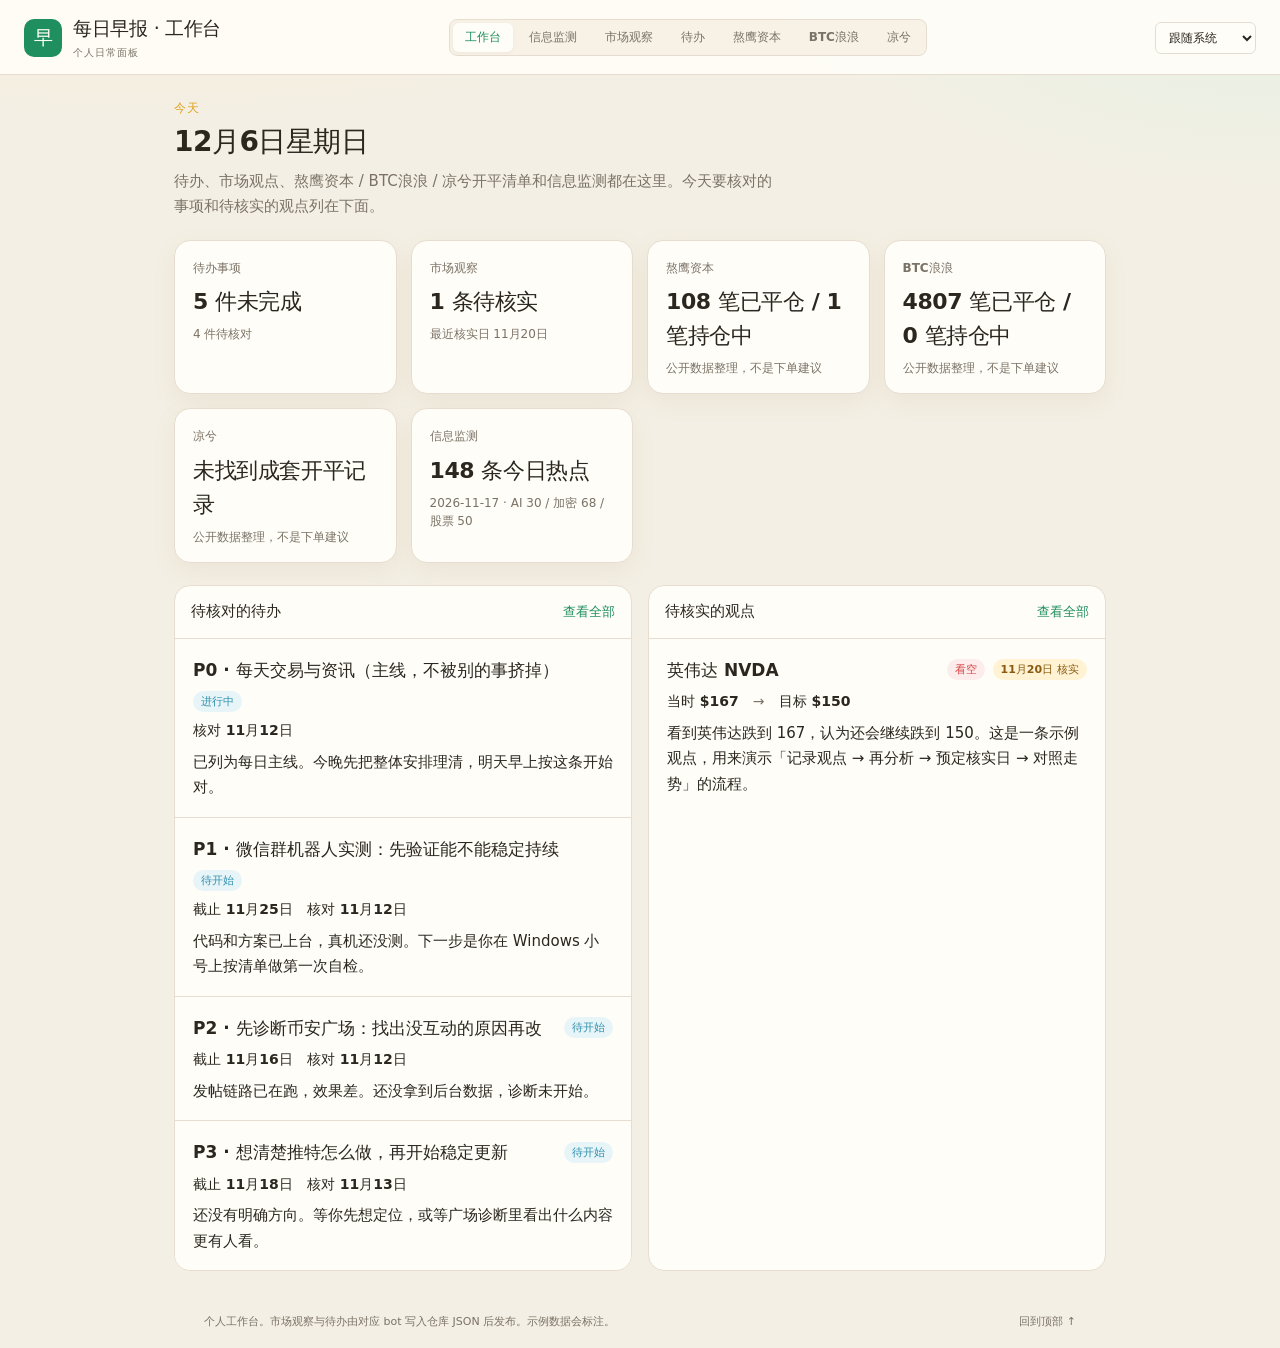
==== commit afe8ce97: "早报更新 2026-11-17 15:14" ====
--- a/index.html
+++ b/index.html
@@ -7,14 +7,14 @@
   <meta name="description" content="个人日常工作台：待办、市场观察与信息监测。">
   <title>每日早报 · 工作台</title>
   <link rel="stylesheet" href="assets/style.css?v=9dbc433cad">
-  <script src="assets/workbench.js?v=847f423325" defer></script>
+  <script src="assets/workbench.js?v=9bf36971bf" defer></script>
 </head>
 <body class="workbench" data-page="home" id="top">
   <a class="skip-link" href="#main">跳至内容</a>
   <header class="topbar workbench-topbar" id="topbar">
     <div class="topbar-heading">
       <div class="brand"><span class="brand-mark" aria-hidden="true">早</span><div><h1>每日早报 <span>· 工作台</span></h1><p>个人日常面板</p></div></div>
-      <nav class="page-nav" aria-label="站点导航"><a href="index.html" class="page-nav-link is-active" aria-current="page">工作台</a><a href="hotspots.html" class="page-nav-link">信息监测</a><a href="market.html" class="page-nav-link">市场观察</a><a href="todos.html" class="page-nav-link">待办</a><a href="aoying.html" class="page-nav-link">熬鹰资本</a></nav>
+      <nav class="page-nav" aria-label="站点导航"><a href="index.html" class="page-nav-link is-active" aria-current="page">工作台</a><a href="hotspots.html" class="page-nav-link">信息监测</a><a href="market.html" class="page-nav-link">市场观察</a><a href="todos.html" class="page-nav-link">待办</a><a href="aoying.html" class="page-nav-link">熬鹰资本</a><a href="langlang.html" class="page-nav-link">BTC浪浪</a><a href="liangxi.html" class="page-nav-link">凉兮</a></nav>
       <div class="appearance-controls">
         <label class="theme-control"><span class="sr-only">页面主题</span><select id="theme-select" aria-label="页面主题"><option value="system">跟随系统</option><option value="light">浅色</option><option value="dark">深色</option></select></label>
       </div>
@@ -24,7 +24,7 @@
     <section class="wb-hero">
       <p class="wb-kicker">今天</p>
       <h2 id="wb-today">工作台</h2>
-      <p class="wb-lead">待办、市场观点、熬鹰资本开平清单和信息监测都在这里。今天要核对的事项和待核实的观点列在下面。</p>
+      <p class="wb-lead">待办、市场观点、熬鹰资本 / BTC浪浪 / 凉兮开平清单和信息监测都在这里。今天要核对的事项和待核实的观点列在下面。</p>
     </section>
     <section class="wb-glance" aria-label="今日概览">
       <a class="wb-card wb-card-link" href="todos.html">
@@ -41,6 +41,16 @@
         <p class="wb-card-label">熬鹰资本</p>
         <p class="wb-card-value" id="glance-aoying">—</p>
         <p class="wb-card-note" id="glance-aoying-note">跟单开平清单</p>
+      </a>
+      <a class="wb-card wb-card-link" href="langlang.html">
+        <p class="wb-card-label">BTC浪浪</p>
+        <p class="wb-card-value" id="glance-langlang">—</p>
+        <p class="wb-card-note" id="glance-langlang-note">公开开平清单</p>
+      </a>
+      <a class="wb-card wb-card-link" href="liangxi.html">
+        <p class="wb-card-label">凉兮</p>
+        <p class="wb-card-value" id="glance-liangxi">—</p>
+        <p class="wb-card-note" id="glance-liangxi-note">公开开平清单</p>
       </a>
       <a class="wb-card wb-card-link" href="hotspots.html">
         <p class="wb-card-label">信息监测</p>
@@ -66,6 +76,6 @@
     </div>
   </main>
   <footer class="footer"><p>个人工作台。市场观察与待办由对应 bot 写入仓库 JSON 后发布。示例数据会标注。</p><a href="#top">回到顶部 ↑</a></footer>
-  <script type="application/json" id="workbench-data">{"market": {"schema": "market-watch/v1", "updated_at": "2026-11-10T16:40:00+08:00", "sample": true, "items": [{"id": "mw-20261110-nvda", "created_at": "2026-11-10T16:20:00+08:00", "updated_at": "2026-11-10T16:40:00+08:00", "asset": "NVDA", "asset_name": "英伟达", "market": "stock", "currency": "USD", "user_view": {"author": "用户", "stated_at": "2026-11-10T16:20:00+08:00", "spot": 167, "target": 150, "direction": "down", "thesis": "看到英伟达跌到 167，认为还会继续跌到 150。这是一条示例观点，用来演示「记录观点 → 再分析 → 预定核实日 → 对照走势」的流程。"}, "bot_review": {"author": "市场观察", "reviewed_at": "2026-11-10T16:40:00+08:00", "summary": "结合当时新闻与推特情绪，短期确有调整压力，但 150 是更积极的看空目标，需观察能否放量跌破近期支撑。示例复盘：部分同意用户方向，但对目标位保留余地。", "stance": "partial", "sources": [{"type": "news", "title": "示例：芯片板块跟随大盘回撤的新闻摘要", "url": "", "note": "市场观察 bot 接入后，在此写入真实新闻来源。"}, {"type": "twitter", "title": "示例：推特上对 NVDA 回调的讨论", "url": "", "note": "接入后写入原帖链接。"}, {"type": "analysis", "title": "自身理解", "url": "", "note": "方向偏空，目标 150 需要时间和催化剂，先标记为部分同意。"}]}, "verify_on": "2026-11-20", "outcome": null}, {"id": "mw-20261028-btc", "created_at": "2026-10-28T09:30:00+08:00", "updated_at": "2026-11-04T20:10:00+08:00", "asset": "BTC", "asset_name": "比特币", "market": "crypto", "currency": "USD", "user_view": {"author": "用户", "stated_at": "2026-10-28T09:30:00+08:00", "spot": 114000, "target": 108000, "direction": "down", "thesis": "示例：认为一周转弱，先看 108000。"}, "bot_review": {"author": "市场观察", "reviewed_at": "2026-10-28T10:00:00+08:00", "summary": "示例复盘：当时同意回调方向，但认为 108000 可能略远，更可能在 110000 附近获得支撑。", "stance": "partial", "sources": [{"type": "analysis", "title": "自身理解", "url": "", "note": "示例数据，仅演示已核实状态。"}]}, "verify_on": "2026-11-04", "outcome": {"verified_at": "2026-11-04T20:10:00+08:00", "price": 110200, "result": "partial", "note": "核实日价格约 110200，方向对了，但未到用户目标 108000；介于两边判断之间，记为部分成立。此条为示例。"}}]}, "todos": {"schema": "todos/v1", "updated_at": "2026-11-11T21:08:28+08:00", "sample": false, "items": [{"id": "todo-20261111-trading", "title": "P0 · 每天交易与资讯（主线，不被别的事挤掉）", "status": "in_progress", "created_at": "2026-11-11T21:08:28+08:00", "updated_at": "2026-11-11T21:08:28+08:00", "due_on": "", "check_on": "2026-11-12", "plan": "这是每天的主线，自媒体和微信项目都排在它后面，不要占掉看盘和判断的时间。\n1. 起床后先看消息、资讯和行情，可以一边吃午饭一边看。\n2. 只记你自己的判断；有明确观点就发给我，我写到市场观察并定核实日。\n3. 交易决策你自己做，我不替你下单。\n4. 晚上核对时用一两句话带过今天看了什么、有没有要记下的观点。", "progress": "已列为每日主线。今晚先把整体安排理清，明天早上按这条开始对。", "updates": [{"at": "2026-11-11T21:08:28+08:00", "text": "用户说脑子比较乱，已把交易定为 P0 主线，写入待办并开始早晚核对。"}]}, {"id": "todo-20261111-wechat-test", "title": "P1 · 微信群机器人实测：先验证能不能稳定持续", "status": "open", "created_at": "2026-11-11T21:08:28+08:00", "updated_at": "2026-11-11T21:08:28+08:00", "due_on": "2026-11-25", "check_on": "2026-11-12", "plan": "朋友在等你判断这个项目能不能做下去，所以优先把「稳不稳」测清楚，而不是先加功能。代码已在 https://github.com/Brian-yyds/wechat-community-bot 。\n1. 只用家里 Windows 上的专用小号，不要登录大号或支付号。\n2. 按仓库里 tests/WINDOWS_MANUAL_TEST.md 安装并跑自检脚本。\n3. 先用只读模式跑，确认免打扰、折叠、未打开的群也能抓到，微信重启后能接着读。\n4. 只读稳定后再切自动回复，默认每小时不超过 40 条。\n5. 连续记 7 到 14 天观察表（tests/observation_log.csv），一出现风控信号就停。\n6. 把结果告诉我，再一起判断能不能稳定持续、怎么跟朋友交代。", "progress": "代码和方案已上台，真机还没测。下一步是你在 Windows 小号上按清单做第一次自检。", "updates": [{"at": "2026-11-11T21:08:28+08:00", "text": "用户确认还要核对机器人能否稳定持续。已列为 P1，等待 Windows 小号实测。"}]}, {"id": "todo-20261111-square", "title": "P2 · 先诊断币安广场：找出没互动的原因再改", "status": "open", "created_at": "2026-11-11T21:08:28+08:00", "updated_at": "2026-11-11T21:08:28+08:00", "due_on": "2026-11-16", "check_on": "2026-11-12", "plan": "广场已经在发，问题不是「有没有机器人」，而是几乎没点赞、浏览也很少，继续按原样堆 20 篇意义不大。先看数据，再改做法。\n1. 打开币安广场后台，把最近发出的帖按浏览、点赞、评论排一下。\n2. 找出那几条「有一丝浏览」的共同点：题材、结构、发布时间、要不要配图。\n3. 根据数据改结构或选题，必要时减少篇数，不要继续用同一模板堆量。\n4. 改完再连续看几天数据，再决定要不要维持每天 20 篇。\n5. 把后台数据或截图发给我，我帮你一起看。", "progress": "发帖链路已在跑，效果差。还没拿到后台数据，诊断未开始。", "updates": [{"at": "2026-11-11T21:08:28+08:00", "text": "用户反馈广场几乎没点赞、只有很少浏览。已把「先诊断再改」列为自媒体第一步。"}]}, {"id": "todo-20261111-twitter", "title": "P3 · 想清楚推特怎么做，再开始稳定更新", "status": "open", "created_at": "2026-11-11T21:08:28+08:00", "updated_at": "2026-11-11T21:08:28+08:00", "due_on": "2026-11-18", "check_on": "2026-11-13", "plan": "推特不是再找一个自动发帖机器人就能好，先把「为什么要转发」想清楚。可以和广场诊断并行想，但先不要铺量。\n1. 先写清账号定位：是分享可验证的交易判断，还是热点解读，还是别的。定位不清，转发率就会低。\n2. 只选 1 到 2 种别人愿意转发的内容，例如带结论的复盘、清晰的结构，而不是把广场日报原样搬过去。\n3. 定一个能坚持的频率，比如每天 1 到 3 条，不要和广场抢同一套流水线。\n4. 定位想清楚后，再让自媒体按这个方向改写。", "progress": "还没有明确方向。等你先想定位，或等广场诊断里看出什么内容更有人看。", "updates": [{"at": "2026-11-11T21:08:28+08:00", "text": "用户说推特分享率低、一直没头绪。已列为 P3：先定位，再更新。"}]}, {"id": "todo-20261111-douyin", "title": "P4 · 抖音先挂起，等广场和推特有可复用方法再启动", "status": "waiting", "created_at": "2026-11-11T21:08:28+08:00", "updated_at": "2026-11-11T21:08:28+08:00", "due_on": "", "check_on": "", "plan": "抖音要另做短视频，现在同时铺三条线会更乱。等广场改出有效结构、推特定好定位之后，再把已经验证过的题材改成短视频，而不是另起一套选题。到启动那天再拆具体步骤。", "progress": "已挂起，不启动日常更新。", "updates": [{"at": "2026-11-11T21:08:28+08:00", "text": "先挂起，避免和交易、微信实测、广场诊断抢精力。"}]}]}, "hotspots": {"latest_date": "2026-11-17", "counts": {"ai": 30, "crypto": 68, "stocks": 50}}, "aoying": {"schema": "aoying-capital/v1", "updated_at": "2026-11-17T14:44:52+08:00", "sample": false, "source_generated_at": "2026-11-17T13:32:24+08:00", "leader": {"name": "熬鹰资本", "square_username": "god_of_trader_tony", "portfolio_id": "5075281354358777856", "official_url": "https://www.binance.com/zh-CN/copy-trading/lead-details/5075281354358777856", "current_project_started_at": "2026-06-03T14:39:02+08:00", "closed_project_count": 9, "seen_closed_project_ids": ["5016601929582121472"]}, "stats": {"item_count": 109, "closed_count": 108, "open_count": 1, "win_count": 71, "loss_count": 37, "flat_count": 0, "official_closing_pnl_sum_usdt": "2445600.52", "official_closing_pnl_sum_note": "只是把官方 closingPnl 字段相加，未扣/加其他费用，也不等于账户总收益", "max_qty_ne_close_qty_count": 4, "closed_opened_from": "2026-07-17T23:03:47+08:00", "closed_opened_to": "2026-11-15T06:20:36+08:00", "closed_closed_from": "2026-07-20T23:58:36+08:00", "closed_closed_to": "2026-11-16T13:50:41+08:00"}, "coverage": {"disclaimer": "公开数据整理，不是下单建议。", "notes": ["用户美国服务器上的 copy_feed 只有近 7 天操作动态，没有完整历史开平配对。", "币安官方公开接口 lead-portfolio/position-history 提供 108 笔已平仓，每笔自带开平配对（同一 positionId），不是自行 FIFO 拼凑。", "官方不公开当前持仓列表（positionShow=false，open-positions 等路径 404）。清单中 1 笔持仓中的 NVDAUSDT 多单，是用官方成交加总后再与公开快照核对得出的，尚未平仓。", "当前项目从 2026-06-03 14:39:02（北京时间）开始；从该日起至最早官方平仓 2026-07-20 之间，以及此前已关闭的 9 个旧项目，公开源都没有完整开平。曾出现过的已关闭项目 ID 5016601929582121472 不是当前项目，不能再拉取其历史。", "网上聚合站没有比官方更早的完整逐笔开平。", "已平仓开仓时间 2026-07-17 23:03:47 至 2026-11-15 06:20:36，平仓时间 2026-07-20 23:58:36 至 2026-11-16 13:50:41（均为北京时间）。", "108 笔官方 closingPnl 合计 +2,445,600.52 USDT，只是字段相加，不等于账户总收益。已平仓中盈利 71 笔、亏损 37 笔。", "4 笔「最大持仓量 ≠ 平仓量」均按官方原文照录，未自行修正。", "持仓中 NVDAUSDT 多单的未实现盈亏是 2026-11-17 13:25:51（北京时间）的公开快照，会随行情变动，不是最终结算。"]}, "items": [{"symbol": "BTCUSDT", "side": "多", "status": "已平仓", "opened_at": "2026-11-15T06:20:36+08:00", "closed_at": "2026-11-16T13:50:41+08:00", "timezone": "Asia/Shanghai（UTC+8，北京时间）", "avg_open_price": "63881.19699864", "avg_close_price": "64558.60355798", "max_position_qty": "18.325", "close_qty": "18.325", "notional_open_usdt": "1170622.94", "leverage": "5", "margin_mode": "全仓", "realized_pnl_usdt": "11761.28439884", "official_roi_pct": "5.023515", "unrealized_pnl_usdt": null, "position_id": "1174111673122390016", "source": "币安公开接口 lead-portfolio/position-history（portfolioId=5075281354358777856）", "match_method": "官方仓位历史自带开平配对（同一positionId，非自行FIFO拼凑）", "note": "合约类型：UM", "max_qty_ne_close_qty": false}, {"symbol": "ZECUSDT", "side": "空", "status": "已平仓", "opened_at": "2026-11-14T21:03:59+08:00", "closed_at": "2026-11-15T06:14:26+08:00", "timezone": "Asia/Shanghai（UTC+8，北京时间）", "avg_open_price": "880.74231891", "avg_close_price": "836.83244417", "max_position_qty": "340.807", "close_qty": "340.807", "notional_open_usdt": "300163.15", "leverage": "10", "margin_mode": "全仓", "realized_pnl_usdt": "14834.05400587", "official_roi_pct": "49.41997", "unrealized_pnl_usdt": null, "position_id": "1173971595892981760", "source": "币安公开接口 lead-portfolio/position-history（portfolioId=5075281354358777856）", "match_method": "官方仓位历史自带开平配对（同一positionId，非自行FIFO拼凑）", "note": "合约类型：UM", "max_qty_ne_close_qty": false}, {"symbol": "NVDAUSDT", "side": "多", "status": "持仓中", "opened_at": "2026-11-14T02:51:37+08:00", "closed_at": null, "timezone": "Asia/Shanghai（UTC+8，北京时间）", "avg_open_price": "162.156452015790655935960647", "avg_close_price": null, "max_position_qty": "4407.29", "close_qty": null, "notional_open_usdt": "1720943.36", "leverage": "2", "margin_mode": "全仓", "realized_pnl_usdt": null, "official_roi_pct": null, "unrealized_pnl_usdt": "-18362.762304673928", "position_id": null, "source": "币安公开接口 lead-portfolio/order-history 加仓成交；当前数量/均价/浮盈核对于2022coin.com/api/public/traders/1；杠杆与保证金模式核对于qwer22.com仓位快照。官方position-history仅含已平仓。", "match_method": "持仓中：用官方订单流水在上一笔NVDA已平仓（2026-11-10 18:42:27）之后的开多成交加总；未做FIFO平仓配对", "note": "当前持仓，未匹配任何平仓，不要把后续无关平仓拼进来；开仓均价由官方订单流水四笔加仓加权得到：1624.71@162.711251（2026-11-14 02:51:37）+1582.28@162.7877509（02:51:48）+596.18@160.640408（2026-11-16 22:55:05）+604.12@160.5070381（22:55:19）；数量与均价与2022coin公开快照一致（4407.29 NVDA，开仓均价162.15645201579065）；杠杆2x、全仓来自qwer22同步的公开仓位快照（电报「熬鹰带单仓位信息推送」），官方公开接口不提供当前持仓（positionShow=false，open-positions接口404）；未实现盈亏与标记价来自2022coin快照，会随行情变动；快照时间2026-11-17T13:25:51.002239+08:00（已转写到备注，表内未实现盈亏不是最终结算）；快照标记价157.99 USDT；币安资料页lastTradeTime为2026-11-17 00:55:47（北京时间），晚于可见的最后一笔官方订单（2026-11-16 22:55:19）；公开订单/成交流水与第三方快照数量仍是4407.29，未见额外成交，未据此编造交易", "max_qty_ne_close_qty": false, "unrealized_pnl_snapshot_at": "2026-11-17T13:25:51.002239+08:00"}, {"symbol": "BTCUSDT", "side": "多", "status": "已平仓", "opened_at": "2026-11-13T14:01:11+08:00", "closed_at": "2026-11-13T21:38:50+08:00", "timezone": "Asia/Shanghai（UTC+8，北京时间）", "avg_open_price": "68108.64468558", "avg_close_price": "69984.80262856", "max_position_qty": "14.837", "close_qty": "14.837", "notional_open_usdt": "1010527.96", "leverage": "10", "margin_mode": "全仓", "realized_pnl_usdt": "27311.41351315", "official_roi_pct": "27.026875", "unrealized_pnl_usdt": null, "position_id": "1173502807485546496", "source": "币安公开接口 lead-portfolio/position-history（portfolioId=5075281354358777856）", "match_method": "官方仓位历史自带开平配对（同一positionId，非自行FIFO拼凑）", "note": "合约类型：UM", "max_qty_ne_close_qty": false}, {"symbol": "SPCXUSDT", "side": "空", "status": "已平仓", "opened_at": "2026-11-13T04:09:37+08:00", "closed_at": "2026-11-14T01:10:45+08:00", "timezone": "Asia/Shanghai（UTC+8，北京时间）", "avg_open_price": "140.30427247", "avg_close_price": "139.06164549", "max_position_qty": "1425.17", "close_qty": "1425.17", "notional_open_usdt": "199957.44", "leverage": "4", "margin_mode": "全仓", "realized_pnl_usdt": "1721.18670935", "official_roi_pct": "3.443106", "unrealized_pnl_usdt": null, "position_id": "1173353934255390720", "source": "币安公开接口 lead-portfolio/position-history（portfolioId=5075281354358777856）", "match_method": "官方仓位历史自带开平配对（同一positionId，非自行FIFO拼凑）", "note": "合约类型：UM", "max_qty_ne_close_qty": false}, {"symbol": "ZECUSDT", "side": "空", "status": "已平仓", "opened_at": "2026-11-11T15:28:02+08:00", "closed_at": "2026-11-13T14:04:03+08:00", "timezone": "Asia/Shanghai（UTC+8，北京时间）", "avg_open_price": "1000.32541836", "avg_close_price": "917.8120394", "max_position_qty": "399.789", "close_qty": "399.789", "notional_open_usdt": "399919.10", "leverage": "10", "margin_mode": "全仓", "realized_pnl_usdt": "32947.59947097", "official_roi_pct": "82.385661", "unrealized_pnl_usdt": null, "position_id": "1172799884573114368", "source": "币安公开接口 lead-portfolio/position-history（portfolioId=5075281354358777856）", "match_method": "官方仓位历史自带开平配对（同一positionId，非自行FIFO拼凑）", "note": "合约类型：UM", "max_qty_ne_close_qty": false}, {"symbol": "ETHUSDT", "side": "空", "status": "已平仓", "opened_at": "2026-11-10T22:38:53+08:00", "closed_at": "2026-11-13T10:19:42+08:00", "timezone": "Asia/Shanghai（UTC+8，北京时间）", "avg_open_price": "2084.25588149", "avg_close_price": "1997.54304038", "max_position_qty": "518.692", "close_qty": "518.692", "notional_open_usdt": "1081086.85", "leverage": "10", "margin_mode": "全仓", "realized_pnl_usdt": "44759.35333925", "official_roi_pct": "41.40218", "unrealized_pnl_usdt": null, "position_id": "1172545925266636800", "source": "币安公开接口 lead-portfolio/position-history（portfolioId=5075281354358777856）", "match_method": "官方仓位历史自带开平配对（同一positionId，非自行FIFO拼凑）", "note": "合约类型：UM", "max_qty_ne_close_qty": false}, {"symbol": "NVDAUSDT", "side": "多", "status": "已平仓", "opened_at": "2026-11-09T17:38:33+08:00", "closed_at": "2026-11-10T18:42:27+08:00", "timezone": "Asia/Shanghai（UTC+8，北京时间）", "avg_open_price": "175.369443", "avg_close_price": "180.1111154", "max_position_qty": "3481.88", "close_qty": "3481.88", "notional_open_usdt": "610615.36", "leverage": "3", "margin_mode": "全仓", "realized_pnl_usdt": "15977.2453342", "official_roi_pct": "7.849742", "unrealized_pnl_usdt": null, "position_id": "1172107957255110656", "source": "币安公开接口 lead-portfolio/position-history（portfolioId=5075281354358777856）", "match_method": "官方仓位历史自带开平配对（同一positionId，非自行FIFO拼凑）", "note": "合约类型：UM", "max_qty_ne_close_qty": false}, {"symbol": "SKHYNIXUSDT", "side": "多", "status": "已平仓", "opened_at": "2026-11-09T08:14:34+08:00", "closed_at": "2026-11-09T12:11:47+08:00", "timezone": "Asia/Shanghai（UTC+8，北京时间）", "avg_open_price": "840.0772082", "avg_close_price": "868.81296065", "max_position_qty": "238.09", "close_qty": "238.09", "notional_open_usdt": "200013.98", "leverage": "2", "margin_mode": "全仓", "realized_pnl_usdt": "6459.41769385", "official_roi_pct": "6.458966", "unrealized_pnl_usdt": null, "position_id": "1171966025291890688", "source": "币安公开接口 lead-portfolio/position-history（portfolioId=5075281354358777856）", "match_method": "官方仓位历史自带开平配对（同一positionId，非自行FIFO拼凑）", "note": "合约类型：UM", "max_qty_ne_close_qty": false}, {"symbol": "ETHUSDT", "side": "多", "status": "已平仓", "opened_at": "2026-11-09T06:07:42+08:00", "closed_at": "2026-11-09T07:14:13+08:00", "timezone": "Asia/Shanghai（UTC+8，北京时间）", "avg_open_price": "2111.39041709", "avg_close_price": "2155.20216472", "max_position_qty": "224.532", "close_qty": "224.532", "notional_open_usdt": "474074.71", "leverage": "5", "margin_mode": "全仓", "realized_pnl_usdt": "9597.64267838", "official_roi_pct": "10.1225", "unrealized_pnl_usdt": null, "position_id": "1171934097364844544", "source": "币安公开接口 lead-portfolio/position-history（portfolioId=5075281354358777856）", "match_method": "官方仓位历史自带开平配对（同一positionId，非自行FIFO拼凑）", "note": "合约类型：UM", "max_qty_ne_close_qty": false}, {"symbol": "ETHUSDT", "side": "空", "status": "已平仓", "opened_at": "2026-11-08T00:29:47+08:00", "closed_at": "2026-11-09T05:55:57+08:00", "timezone": "Asia/Shanghai（UTC+8，北京时间）", "avg_open_price": "2235.3339563", "avg_close_price": "2112.61846966", "max_position_qty": "336.082", "close_qty": "336.082", "notional_open_usdt": "751255.51", "leverage": "5", "margin_mode": "全仓", "realized_pnl_usdt": "41032.50556448", "official_roi_pct": "27.309287", "unrealized_pnl_usdt": null, "position_id": "1171486670581235712", "source": "币安公开接口 lead-portfolio/position-history（portfolioId=5075281354358777856）", "match_method": "官方仓位历史自带开平配对（同一positionId，非自行FIFO拼凑）", "note": "合约类型：UM", "max_qty_ne_close_qty": false}, {"symbol": "BTCUSDT", "side": "多", "status": "已平仓", "opened_at": "2026-11-06T17:06:55+08:00", "closed_at": "2026-11-06T20:50:06+08:00", "timezone": "Asia/Shanghai（UTC+8，北京时间）", "avg_open_price": "75881.6", "avg_close_price": "76063.2844296", "max_position_qty": "9.73", "close_qty": "9.73", "notional_open_usdt": "738327.97", "leverage": "5", "margin_mode": "全仓", "realized_pnl_usdt": "1398.18356901", "official_roi_pct": "0.946858", "unrealized_pnl_usdt": null, "position_id": "1171012833779482624", "source": "币安公开接口 lead-portfolio/position-history（portfolioId=5075281354358777856）", "match_method": "官方仓位历史自带开平配对（同一positionId，非自行FIFO拼凑）", "note": "合约类型：UM", "max_qty_ne_close_qty": false}, {"symbol": "ETHUSDT", "side": "空", "status": "已平仓", "opened_at": "2026-11-05T03:03:43+08:00", "closed_at": "2026-11-06T03:14:46+08:00", "timezone": "Asia/Shanghai（UTC+8，北京时间）", "avg_open_price": "2416.28298053", "avg_close_price": "2254.78000899", "max_position_qty": "5864.113", "close_qty": "5864.113", "notional_open_usdt": "14169356.44", "leverage": "20", "margin_mode": "全仓", "realized_pnl_usdt": "941979.09814714", "official_roi_pct": "132.960039", "unrealized_pnl_usdt": null, "position_id": "1170438245135777792", "source": "币安公开接口 lead-portfolio/position-history（portfolioId=5075281354358777856）", "match_method": "官方仓位历史自带开平配对（同一positionId，非自行FIFO拼凑）", "note": "合约类型：UM", "max_qty_ne_close_qty": false}, {"symbol": "MUUSDT", "side": "多", "status": "已平仓", "opened_at": "2026-11-04T13:53:24+08:00", "closed_at": "2026-11-05T03:03:20+08:00", "timezone": "Asia/Shanghai（UTC+8，北京时间）", "avg_open_price": "853.98194388", "avg_close_price": "805.17860024", "max_position_qty": "5891.51", "close_qty": "5891.51", "notional_open_usdt": "5031243.16", "leverage": "5", "margin_mode": "全仓", "realized_pnl_usdt": "-293549.57688282", "official_roi_pct": "-29.172668", "unrealized_pnl_usdt": null, "position_id": "1170239357133094912", "source": "币安公开接口 lead-portfolio/position-history（portfolioId=5075281354358777856）", "match_method": "官方仓位历史自带开平配对（同一positionId，非自行FIFO拼凑）", "note": "合约类型：UM", "max_qty_ne_close_qty": false}, {"symbol": "ETHUSDT", "side": "空", "status": "已平仓", "opened_at": "2026-10-30T16:26:48+08:00", "closed_at": "2026-11-04T13:51:46+08:00", "timezone": "Asia/Shanghai（UTC+8，北京时间）", "avg_open_price": "2242.25387813", "avg_close_price": "2297.34103937", "max_position_qty": "5385.747", "close_qty": "5385.747", "notional_open_usdt": "12076212.10", "leverage": "10", "margin_mode": "全仓", "realized_pnl_usdt": "-301829.55090403", "official_roi_pct": "-24.993727", "unrealized_pnl_usdt": null, "position_id": "1168466021415747584", "source": "币安公开接口 lead-portfolio/position-history（portfolioId=5075281354358777856）", "match_method": "官方仓位历史自带开平配对（同一positionId，非自行FIFO拼凑）", "note": "合约类型：UM", "max_qty_ne_close_qty": false}, {"symbol": "SNDKUSDT", "side": "多", "status": "已平仓", "opened_at": "2026-10-30T10:38:20+08:00", "closed_at": "2026-10-30T15:44:44+08:00", "timezone": "Asia/Shanghai（UTC+8，北京时间）", "avg_open_price": "1287.67953712", "avg_close_price": "1294.03115998", "max_position_qty": "503.37", "close_qty": "503.37", "notional_open_usdt": "648179.25", "leverage": "2", "margin_mode": "全仓", "realized_pnl_usdt": "3034.7719361", "official_roi_pct": "0.936398", "unrealized_pnl_usdt": null, "position_id": "1168378324768620544", "source": "币安公开接口 lead-portfolio/position-history（portfolioId=5075281354358777856）", "match_method": "官方仓位历史自带开平配对（同一positionId，非自行FIFO拼凑）", "note": "合约类型：UM", "max_qty_ne_close_qty": false}, {"symbol": "ETHUSDT", "side": "空", "status": "已平仓", "opened_at": "2026-10-30T05:00:29+08:00", "closed_at": "2026-10-30T10:18:35+08:00", "timezone": "Asia/Shanghai（UTC+8，北京时间）", "avg_open_price": "2270.77288504", "avg_close_price": "2209.55125907", "max_position_qty": "4192.46", "close_qty": "4192.46", "notional_open_usdt": "9520124.49", "leverage": "20", "margin_mode": "全仓", "realized_pnl_usdt": "251567.84547349", "official_roi_pct": "52.849696", "unrealized_pnl_usdt": null, "position_id": "1168293302732685312", "source": "币安公开接口 lead-portfolio/position-history（portfolioId=5075281354358777856）", "match_method": "官方仓位历史自带开平配对（同一positionId，非自行FIFO拼凑）", "note": "合约类型：UM", "max_qty_ne_close_qty": false}, {"symbol": "HYPEUSDT", "side": "空", "status": "已平仓", "opened_at": "2026-10-30T03:00:51+08:00", "closed_at": "2026-10-30T04:49:06+08:00", "timezone": "Asia/Shanghai（UTC+8，北京时间）", "avg_open_price": "93.92516851", "avg_close_price": "92.24742863", "max_position_qty": "29261.8", "close_qty": "29261.8", "notional_open_usdt": "2748419.50", "leverage": "5", "margin_mode": "全仓", "realized_pnl_usdt": "47852.57803971", "official_roi_pct": "8.705472", "unrealized_pnl_usdt": null, "position_id": "1168263195141963776", "source": "币安公开接口 lead-portfolio/position-history（portfolioId=5075281354358777856）", "match_method": "官方仓位历史自带开平配对（同一positionId，非自行FIFO拼凑）", "note": "合约类型：UM", "max_qty_ne_close_qty": false}, {"symbol": "ETHUSDT", "side": "多", "status": "已平仓", "opened_at": "2026-10-29T01:50:28+08:00", "closed_at": "2026-10-30T02:38:44+08:00", "timezone": "Asia/Shanghai（UTC+8，北京时间）", "avg_open_price": "2348.73049606", "avg_close_price": "2328.30054822", "max_position_qty": "4475.955", "close_qty": "4475.955", "notional_open_usdt": "10512812.01", "leverage": "10", "margin_mode": "全仓", "realized_pnl_usdt": "-98420.95415287", "official_roi_pct": "-9.362", "unrealized_pnl_usdt": null, "position_id": "1167883097586892800", "source": "币安公开接口 lead-portfolio/position-history（portfolioId=5075281354358777856）", "match_method": "官方仓位历史自带开平配对（同一positionId，非自行FIFO拼凑）", "note": "合约类型：UM", "max_qty_ne_close_qty": false}, {"symbol": "ETHUSDT", "side": "空", "status": "已平仓", "opened_at": "2026-10-24T06:56:07+08:00", "closed_at": "2026-10-25T02:30:22+08:00", "timezone": "Asia/Shanghai（UTC+8，北京时间）", "avg_open_price": "2355.70973802", "avg_close_price": "2333.54652013", "max_position_qty": "1595.645", "close_qty": "1595.645", "notional_open_usdt": "3758876.46", "leverage": "15", "margin_mode": "全仓", "realized_pnl_usdt": "33671.35681634", "official_roi_pct": "13.436737", "unrealized_pnl_usdt": null, "position_id": "1166148075372773376", "source": "币安公开接口 lead-portfolio/position-history（portfolioId=5075281354358777856）", "match_method": "官方仓位历史自带开平配对（同一positionId，非自行FIFO拼凑）", "note": "合约类型：UM", "max_qty_ne_close_qty": false}, {"symbol": "SNDKUSDT", "side": "多", "status": "已平仓", "opened_at": "2026-10-23T11:51:38+08:00", "closed_at": "2026-10-29T00:25:34+08:00", "timezone": "Asia/Shanghai（UTC+8，北京时间）", "avg_open_price": "1293.71076002", "avg_close_price": "1349.14623959", "max_position_qty": "3429.23", "close_qty": "3429.23", "notional_open_usdt": "4436431.75", "leverage": "3", "margin_mode": "全仓", "realized_pnl_usdt": "186510.58007312", "official_roi_pct": "12.612202", "unrealized_pnl_usdt": null, "position_id": "1165860059064401920", "source": "币安公开接口 lead-portfolio/position-history（portfolioId=5075281354358777856）", "match_method": "官方仓位历史自带开平配对（同一positionId，非自行FIFO拼凑）", "note": "合约类型：UM", "max_qty_ne_close_qty": false}, {"symbol": "BTCUSDT", "side": "空", "status": "已平仓", "opened_at": "2026-10-10T01:22:51+08:00", "closed_at": "2026-10-23T11:50:51+08:00", "timezone": "Asia/Shanghai（UTC+8，北京时间）", "avg_open_price": "82563.15511683", "avg_close_price": "81934.27588451", "max_position_qty": "96.212", "close_qty": "96.212", "notional_open_usdt": "7943566.28", "leverage": "10", "margin_mode": "全仓", "realized_pnl_usdt": "68730.96758457", "official_roi_pct": "8.652406", "unrealized_pnl_usdt": null, "position_id": "1160990775632822272", "source": "币安公开接口 lead-portfolio/position-history（portfolioId=5075281354358777856）", "match_method": "官方仓位历史自带开平配对（同一positionId，非自行FIFO拼凑）", "note": "合约类型：UM", "max_qty_ne_close_qty": false}, {"symbol": "ZECUSDT", "side": "多", "status": "已平仓", "opened_at": "2026-10-09T00:10:20+08:00", "closed_at": "2026-10-10T01:14:10+08:00", "timezone": "Asia/Shanghai（UTC+8，北京时间）", "avg_open_price": "1138.61115366", "avg_close_price": "1213.28554016", "max_position_qty": "2620.625", "close_qty": "2620.625", "notional_open_usdt": "2983872.85", "leverage": "5", "margin_mode": "全仓", "realized_pnl_usdt": "193650.22775287", "official_roi_pct": "32.449477", "unrealized_pnl_usdt": null, "position_id": "1160610141676601344", "source": "币安公开接口 lead-portfolio/position-history（portfolioId=5075281354358777856）", "match_method": "官方仓位历史自带开平配对（同一positionId，非自行FIFO拼凑）", "note": "合约类型：UM", "max_qty_ne_close_qty": false}, {"symbol": "CRCLUSDT", "side": "空", "status": "已平仓", "opened_at": "2026-10-07T19:45:12+08:00", "closed_at": "2026-10-08T19:24:21+08:00", "timezone": "Asia/Shanghai（UTC+8，北京时间）", "avg_open_price": "80.7006955", "avg_close_price": "80.0040863", "max_position_qty": "13621.83", "close_qty": "13621.83", "notional_open_usdt": "1099291.15", "leverage": "5", "margin_mode": "全仓", "realized_pnl_usdt": "9464.9436372", "official_roi_pct": "4.305021", "unrealized_pnl_usdt": null, "position_id": "1160181028549656576", "source": "币安公开接口 lead-portfolio/position-history（portfolioId=5075281354358777856）", "match_method": "官方仓位历史自带开平配对（同一positionId，非自行FIFO拼凑）", "note": "合约类型：UM", "max_qty_ne_close_qty": false}, {"symbol": "ZECUSDT", "side": "多", "status": "已平仓", "opened_at": "2026-10-02T12:27:30+08:00", "closed_at": "2026-10-05T23:08:21+08:00", "timezone": "Asia/Shanghai（UTC+8，北京时间）", "avg_open_price": "1375.98548686", "avg_close_price": "1305.818245", "max_position_qty": "3059.785", "close_qty": "3059.785", "notional_open_usdt": "4210219.75", "leverage": "5", "margin_mode": "全仓", "realized_pnl_usdt": "-220189.32487829", "official_roi_pct": "-26.149386", "unrealized_pnl_usdt": null, "position_id": "1158258938674249728", "source": "币安公开接口 lead-portfolio/position-history（portfolioId=5075281354358777856）", "match_method": "官方仓位历史自带开平配对（同一positionId，非自行FIFO拼凑）", "note": "合约类型：UM", "max_qty_ne_close_qty": false}, {"symbol": "BTCUSDT", "side": "空", "status": "已平仓", "opened_at": "2026-10-01T21:46:38+08:00", "closed_at": "2026-10-02T12:19:53+08:00", "timezone": "Asia/Shanghai（UTC+8，北京时间）", "avg_open_price": "83851.2990476", "avg_close_price": "85803.46356724", "max_position_qty": "50.504", "close_qty": "50.504", "notional_open_usdt": "4234826.01", "leverage": "10", "margin_mode": "全仓", "realized_pnl_usdt": "-100322.24283106", "official_roi_pct": "-23.689814", "unrealized_pnl_usdt": null, "position_id": "1158037261663174656", "source": "币安公开接口 lead-portfolio/position-history（portfolioId=5075281354358777856）", "match_method": "官方仓位历史自带开平配对（同一positionId，非自行FIFO拼凑）", "note": "合约类型：UM", "max_qty_ne_close_qty": false}, {"symbol": "CLUSDT", "side": "空", "status": "已平仓", "opened_at": "2026-09-29T00:32:16+08:00", "closed_at": "2026-10-01T15:25:26+08:00", "timezone": "Asia/Shanghai（UTC+8，北京时间）", "avg_open_price": "92.85474913", "avg_close_price": "92.16622984", "max_position_qty": "21535", "close_qty": "21535", "notional_open_usdt": "1999627.02", "leverage": "5", "margin_mode": "全仓", "realized_pnl_usdt": "13710.56276562", "official_roi_pct": "3.42828", "unrealized_pnl_usdt": null, "position_id": "1156991779402776576", "source": "币安公开接口 lead-portfolio/position-history（portfolioId=5075281354358777856）", "match_method": "官方仓位历史自带开平配对（同一positionId，非自行FIFO拼凑）", "note": "合约类型：UM", "max_qty_ne_close_qty": false}, {"symbol": "BTCUSDT", "side": "空", "status": "已平仓", "opened_at": "2026-09-28T03:00:30+08:00", "closed_at": "2026-09-29T00:30:08+08:00", "timezone": "Asia/Shanghai（UTC+8，北京时间）", "avg_open_price": "84534.52009849", "avg_close_price": "83979.1536131", "max_position_qty": "46.705", "close_qty": "46.705", "notional_open_usdt": "3948184.76", "leverage": "10", "margin_mode": "全仓", "realized_pnl_usdt": "24161.00642638", "official_roi_pct": "6.119522", "unrealized_pnl_usdt": null, "position_id": "1156666697451143168", "source": "币安公开接口 lead-portfolio/position-history（portfolioId=5075281354358777856）", "match_method": "官方仓位历史自带开平配对（同一positionId，非自行FIFO拼凑）", "note": "合约类型：UM", "max_qty_ne_close_qty": false}, {"symbol": "ZECUSDT", "side": "多", "status": "已平仓", "opened_at": "2026-09-25T02:10:01+08:00", "closed_at": "2026-09-26T01:29:50+08:00", "timezone": "Asia/Shanghai（UTC+8，北京时间）", "avg_open_price": "1563.53627566", "avg_close_price": "1547.09489601", "max_position_qty": "597.44", "close_qty": "597.44", "notional_open_usdt": "934119.11", "leverage": "3", "margin_mode": "全仓", "realized_pnl_usdt": "-10501.15359642", "official_roi_pct": "-3.372531", "unrealized_pnl_usdt": null, "position_id": "1155566827826937856", "source": "币安公开接口 lead-portfolio/position-history（portfolioId=5075281354358777856）", "match_method": "官方仓位历史自带开平配对（同一positionId，非自行FIFO拼凑）", "note": "合约类型：UM", "max_qty_ne_close_qty": false}, {"symbol": "ONDOUSDT", "side": "多", "status": "已平仓", "opened_at": "2026-09-24T22:10:14+08:00", "closed_at": "2026-09-25T02:26:40+08:00", "timezone": "Asia/Shanghai（UTC+8，北京时间）", "avg_open_price": "0.50114056", "avg_close_price": "0.51028066", "max_position_qty": "971167.7", "close_qty": "971167.7", "notional_open_usdt": "486691.53", "leverage": "2", "margin_mode": "全仓", "realized_pnl_usdt": "8607.06374711", "official_roi_pct": "3.536968", "unrealized_pnl_usdt": null, "position_id": "1155506487198056448", "source": "币安公开接口 lead-portfolio/position-history（portfolioId=5075281354358777856）", "match_method": "官方仓位历史自带开平配对（同一positionId，非自行FIFO拼凑）", "note": "合约类型：UM", "max_qty_ne_close_qty": false}, {"symbol": "SNDKUSDT", "side": "空", "status": "已平仓", "opened_at": "2026-09-23T22:07:37+08:00", "closed_at": "2026-09-24T21:47:58+08:00", "timezone": "Asia/Shanghai（UTC+8，北京时间）", "avg_open_price": "1847.20312924", "avg_close_price": "1802.12317328", "max_position_qty": "595", "close_qty": "595", "notional_open_usdt": "1099085.86", "leverage": "3", "margin_mode": "全仓", "realized_pnl_usdt": "26551.15515726", "official_roi_pct": "7.247246", "unrealized_pnl_usdt": null, "position_id": "1155143441300684800", "source": "币安公开接口 lead-portfolio/position-history（portfolioId=5075281354358777856）", "match_method": "官方仓位历史自带开平配对（同一positionId，非自行FIFO拼凑）", "note": "合约类型：UM", "max_qty_ne_close_qty": false}, {"symbol": "ETHUSDT", "side": "多", "status": "已平仓", "opened_at": "2026-09-23T11:40:41+08:00", "closed_at": "2026-09-23T19:38:45+08:00", "timezone": "Asia/Shanghai（UTC+8，北京时间）", "avg_open_price": "2776.78840277", "avg_close_price": "2721.02762712", "max_position_qty": "711.223", "close_qty": "711.223", "notional_open_usdt": "1974915.78", "leverage": "5", "margin_mode": "全仓", "realized_pnl_usdt": "-40722.90586053", "official_roi_pct": "-10.310036", "unrealized_pnl_usdt": null, "position_id": "1154985665995833344", "source": "币安公开接口 lead-portfolio/position-history（portfolioId=5075281354358777856）", "match_method": "官方仓位历史自带开平配对（同一positionId，非自行FIFO拼凑）", "note": "合约类型：UM", "max_qty_ne_close_qty": false}, {"symbol": "1000PEPEUSDT", "side": "多", "status": "已平仓", "opened_at": "2026-09-21T22:58:21+08:00", "closed_at": "2026-09-22T16:37:47+08:00", "timezone": "Asia/Shanghai（UTC+8，北京时间）", "avg_open_price": "0.00474884", "avg_close_price": "0.00504545", "max_position_qty": "152419889", "close_qty": "152419889", "notional_open_usdt": "723817.67", "leverage": "2", "margin_mode": "全仓", "realized_pnl_usdt": "43809.94189574", "official_roi_pct": "12.105251", "unrealized_pnl_usdt": null, "position_id": "1154431430728187904", "source": "币安公开接口 lead-portfolio/position-history（portfolioId=5075281354358777856）", "match_method": "官方仓位历史自带开平配对（同一positionId，非自行FIFO拼凑）", "note": "合约类型：UM", "max_qty_ne_close_qty": false}, {"symbol": "BTCUSDT", "side": "空", "status": "已平仓", "opened_at": "2026-09-21T14:44:24+08:00", "closed_at": "2026-09-21T17:26:22+08:00", "timezone": "Asia/Shanghai（UTC+8，北京时间）", "avg_open_price": "81471.8885333", "avg_close_price": "84298.31710581", "max_position_qty": "26.529", "close_qty": "26.529", "notional_open_usdt": "2161367.73", "leverage": "5", "margin_mode": "全仓", "realized_pnl_usdt": "-75865.01137978", "official_roi_pct": "-17.550232", "unrealized_pnl_usdt": null, "position_id": "1154307126338355200", "source": "币安公开接口 lead-portfolio/position-history（portfolioId=5075281354358777856）", "match_method": "官方仓位历史自带开平配对（同一positionId，非自行FIFO拼凑）", "note": "合约类型：UM", "max_qty_ne_close_qty": false}, {"symbol": "ZAMAUSDT", "side": "多", "status": "已平仓", "opened_at": "2026-09-19T16:37:26+08:00", "closed_at": "2026-09-21T12:50:21+08:00", "timezone": "Asia/Shanghai（UTC+8，北京时间）", "avg_open_price": "0.07312669", "avg_close_price": "0.08823872", "max_position_qty": "4989469", "close_qty": "4989469", "notional_open_usdt": "364863.35", "leverage": "2", "margin_mode": "全仓", "realized_pnl_usdt": "75073.15371869", "official_roi_pct": "41.151382", "unrealized_pnl_usdt": null, "position_id": "1153610795630297088", "source": "币安公开接口 lead-portfolio/position-history（portfolioId=5075281354358777856）", "match_method": "官方仓位历史自带开平配对（同一positionId，非自行FIFO拼凑）", "note": "合约类型：UM", "max_qty_ne_close_qty": false}, {"symbol": "UNIUSDT", "side": "多", "status": "已平仓", "opened_at": "2026-09-18T11:15:51+08:00", "closed_at": "2026-09-21T00:44:53+08:00", "timezone": "Asia/Shanghai（UTC+8，北京时间）", "avg_open_price": "8.31107768", "avg_close_price": "8.84727523", "max_position_qty": "40356", "close_qty": "40356", "notional_open_usdt": "335401.85", "leverage": "2", "margin_mode": "全仓", "realized_pnl_usdt": "21188.0646468", "official_roi_pct": "12.634435", "unrealized_pnl_usdt": null, "position_id": "1153167475657506816", "source": "币安公开接口 lead-portfolio/position-history（portfolioId=5075281354358777856）", "match_method": "官方仓位历史自带开平配对（同一positionId，非自行FIFO拼凑）", "note": "合约类型：UM", "max_qty_ne_close_qty": false}, {"symbol": "BTCUSDT", "side": "空", "status": "已平仓", "opened_at": "2026-09-17T01:38:52+08:00", "closed_at": "2026-09-18T11:11:39+08:00", "timezone": "Asia/Shanghai（UTC+8，北京时间）", "avg_open_price": "75945.86581629", "avg_close_price": "77094.74441432", "max_position_qty": "30.614", "close_qty": "30.614", "notional_open_usdt": "2325006.74", "leverage": "10", "margin_mode": "全仓", "realized_pnl_usdt": "-35666.02160762", "official_roi_pct": "-15.340179", "unrealized_pnl_usdt": null, "position_id": "1152659885206896640", "source": "币安公开接口 lead-portfolio/position-history（portfolioId=5075281354358777856）", "match_method": "官方仓位历史自带开平配对（同一positionId，非自行FIFO拼凑）", "note": "合约类型：UM", "max_qty_ne_close_qty": false}, {"symbol": "ZECUSDT", "side": "多", "status": "已平仓", "opened_at": "2026-09-16T21:37:08+08:00", "closed_at": "2026-09-16T22:13:34+08:00", "timezone": "Asia/Shanghai（UTC+8，北京时间）", "avg_open_price": "1237.16", "avg_close_price": "1245.59410212", "max_position_qty": "173.849", "close_qty": "173.849", "notional_open_usdt": "215079.03", "leverage": "5", "margin_mode": "全仓", "realized_pnl_usdt": "1397.5274275", "official_roi_pct": "3.248869", "unrealized_pnl_usdt": null, "position_id": "1152599053794115584", "source": "币安公开接口 lead-portfolio/position-history（portfolioId=5075281354358777856）", "match_method": "官方仓位历史自带开平配对（同一positionId，非自行FIFO拼凑）", "note": "合约类型：UM", "max_qty_ne_close_qty": false}, {"symbol": "ETHUSDT", "side": "空", "status": "已平仓", "opened_at": "2026-09-15T12:00:44+08:00", "closed_at": "2026-09-16T19:43:41+08:00", "timezone": "Asia/Shanghai（UTC+8，北京时间）", "avg_open_price": "2491.00360448", "avg_close_price": "2414.92300697", "max_position_qty": "1468.177", "close_qty": "1468.177", "notional_open_usdt": "3657234.20", "leverage": "4", "margin_mode": "全仓", "realized_pnl_usdt": "109605.07118476", "official_roi_pct": "11.987755", "unrealized_pnl_usdt": null, "position_id": "1152091608449646592", "source": "币安公开接口 lead-portfolio/position-history（portfolioId=5075281354358777856）", "match_method": "官方仓位历史自带开平配对（同一positionId，非自行FIFO拼凑）", "note": "合约类型：UM", "max_qty_ne_close_qty": false}, {"symbol": "ETHUSDT", "side": "多", "status": "已平仓", "opened_at": "2026-09-14T16:07:53+08:00", "closed_at": "2026-09-14T21:08:40+08:00", "timezone": "Asia/Shanghai（UTC+8，北京时间）", "avg_open_price": "2520.7712261", "avg_close_price": "2488.98913819", "max_position_qty": "357.027", "close_qty": "357.027", "notional_open_usdt": "899983.39", "leverage": "6", "margin_mode": "全仓", "realized_pnl_usdt": "-11725.91185488", "official_roi_pct": "-7.817418", "unrealized_pnl_usdt": null, "position_id": "1151791420157820928", "source": "币安公开接口 lead-portfolio/position-history（portfolioId=5075281354358777856）", "match_method": "官方仓位历史自带开平配对（同一positionId，非自行FIFO拼凑）", "note": "合约类型：UM", "max_qty_ne_close_qty": false}, {"symbol": "CLUSDT", "side": "空", "status": "已平仓", "opened_at": "2026-09-14T16:04:14+08:00", "closed_at": "2026-09-15T13:17:24+08:00", "timezone": "Asia/Shanghai（UTC+8，北京时间）", "avg_open_price": "98.62331686", "avg_close_price": "98.76883461", "max_position_qty": "9125.61", "close_qty": "9125.61", "notional_open_usdt": "899997.93", "leverage": "10", "margin_mode": "全仓", "realized_pnl_usdt": "-6884.09286029", "official_roi_pct": "-7.649009", "unrealized_pnl_usdt": null, "position_id": "1151790500267261952", "source": "币安公开接口 lead-portfolio/position-history（portfolioId=5075281354358777856）", "match_method": "官方仓位历史自带开平配对（同一positionId，非自行FIFO拼凑）", "note": "合约类型：UM", "max_qty_ne_close_qty": false}, {"symbol": "SKHYNIXUSDT", "side": "多", "status": "已平仓", "opened_at": "2026-09-14T09:08:04+08:00", "closed_at": "2026-09-14T16:03:42+08:00", "timezone": "Asia/Shanghai（UTC+8，北京时间）", "avg_open_price": "1270.95328248", "avg_close_price": "1265.83402419", "max_position_qty": "610.88", "close_qty": "610.88", "notional_open_usdt": "776399.94", "leverage": "2", "margin_mode": "全仓", "realized_pnl_usdt": "-4370.48073622", "official_roi_pct": "-1.125832", "unrealized_pnl_usdt": null, "position_id": "1151685768865480704", "source": "币安公开接口 lead-portfolio/position-history（portfolioId=5075281354358777856）", "match_method": "官方仓位历史自带开平配对（同一positionId，非自行FIFO拼凑）", "note": "合约类型：UM", "max_qty_ne_close_qty": false}, {"symbol": "ETHUSDT", "side": "空", "status": "已平仓", "opened_at": "2026-09-11T22:47:58+08:00", "closed_at": "2026-09-14T08:08:11+08:00", "timezone": "Asia/Shanghai（UTC+8，北京时间）", "avg_open_price": "2603.4137026", "avg_close_price": "2513.65779562", "max_position_qty": "1111.578", "close_qty": "1111.578", "notional_open_usdt": "2893897.40", "leverage": "5", "margin_mode": "全仓", "realized_pnl_usdt": "98744.2086446", "official_roi_pct": "17.060765", "unrealized_pnl_usdt": null, "position_id": "1150804939675107328", "source": "币安公开接口 lead-portfolio/position-history（portfolioId=5075281354358777856）", "match_method": "官方仓位历史自带开平配对（同一positionId，非自行FIFO拼凑）", "note": "合约类型：UM", "max_qty_ne_close_qty": false}, {"symbol": "CLUSDT", "side": "空", "status": "已平仓", "opened_at": "2026-09-11T13:32:02+08:00", "closed_at": "2026-09-11T22:38:56+08:00", "timezone": "Asia/Shanghai（UTC+8，北京时间）", "avg_open_price": "98.68904719", "avg_close_price": "97.09686463", "max_position_qty": "9127.83", "close_qty": "9127.83", "notional_open_usdt": "900816.85", "leverage": "5", "margin_mode": "全仓", "realized_pnl_usdt": "12303.49862693", "official_roi_pct": "6.829078", "unrealized_pnl_usdt": null, "position_id": "1150665032294039552", "source": "币安公开接口 lead-portfolio/position-history（portfolioId=5075281354358777856）", "match_method": "官方仓位历史自带开平配对（同一positionId，非自行FIFO拼凑）", "note": "合约类型：UM", "max_qty_ne_close_qty": false}, {"symbol": "SNDKUSDT", "side": "多", "status": "已平仓", "opened_at": "2026-09-10T21:26:59+08:00", "closed_at": "2026-09-11T22:46:39+08:00", "timezone": "Asia/Shanghai（UTC+8，北京时间）", "avg_open_price": "1713.06752434", "avg_close_price": "1630.25423029", "max_position_qty": "351.3", "close_qty": "351.3", "notional_open_usdt": "601800.62", "leverage": "5", "margin_mode": "全仓", "realized_pnl_usdt": "-29218.86296498", "official_roi_pct": "-24.276198", "unrealized_pnl_usdt": null, "position_id": "1150422173603168256", "source": "币安公开接口 lead-portfolio/position-history（portfolioId=5075281354358777856）", "match_method": "官方仓位历史自带开平配对（同一positionId，非自行FIFO拼凑）", "note": "合约类型：UM", "max_qty_ne_close_qty": false}, {"symbol": "BTCUSDT", "side": "多", "status": "已平仓", "opened_at": "2026-09-10T11:02:03+08:00", "closed_at": "2026-09-10T20:38:48+08:00", "timezone": "Asia/Shanghai（UTC+8，北京时间）", "avg_open_price": "78398.79241722", "avg_close_price": "77111.15240776", "max_position_qty": "21.14", "close_qty": "21.14", "notional_open_usdt": "1657350.47", "leverage": "5", "margin_mode": "全仓", "realized_pnl_usdt": "-28172.45167588", "official_roi_pct": "-8.499243", "unrealized_pnl_usdt": null, "position_id": "1150264901363138560", "source": "币安公开接口 lead-portfolio/position-history（portfolioId=5075281354358777856）", "match_method": "官方仓位历史自带开平配对（同一positionId，非自行FIFO拼凑）", "note": "合约类型：UM", "max_qty_ne_close_qty": false}, {"symbol": "BTCUSDT", "side": "空", "status": "已平仓", "opened_at": "2026-09-10T01:44:11+08:00", "closed_at": "2026-09-10T09:41:53+08:00", "timezone": "Asia/Shanghai（UTC+8，北京时间）", "avg_open_price": "78631.05509776", "avg_close_price": "78065.73870566", "max_position_qty": "30.533", "close_qty": "30.533", "notional_open_usdt": "2400842.01", "leverage": "10", "margin_mode": "全仓", "realized_pnl_usdt": "16380.38585959", "official_roi_pct": "6.822767", "unrealized_pnl_usdt": null, "position_id": "1150124509548347392", "source": "币安公开接口 lead-portfolio/position-history（portfolioId=5075281354358777856）", "match_method": "官方仓位历史自带开平配对（同一positionId，非自行FIFO拼凑）", "note": "合约类型：UM", "max_qty_ne_close_qty": false}, {"symbol": "BTCUSDT", "side": "空", "status": "已平仓", "opened_at": "2026-09-09T22:01:07+08:00", "closed_at": "2026-09-10T00:34:08+08:00", "timezone": "Asia/Shanghai（UTC+8，北京时间）", "avg_open_price": "78945.05844128", "avg_close_price": "78849.77938589", "max_position_qty": "18.759", "close_qty": "18.759", "notional_open_usdt": "1480930.35", "leverage": "10", "margin_mode": "全仓", "realized_pnl_usdt": "1118.28939593", "official_roi_pct": "0.755126", "unrealized_pnl_usdt": null, "position_id": "1150068373595979776", "source": "币安公开接口 lead-portfolio/position-history（portfolioId=5075281354358777856）", "match_method": "官方仓位历史自带开平配对（同一positionId，非自行FIFO拼凑）", "note": "合约类型：UM", "max_qty_ne_close_qty": false}, {"symbol": "ZECUSDT", "side": "多", "status": "已平仓", "opened_at": "2026-09-09T12:49:09+08:00", "closed_at": "2026-09-09T13:46:29+08:00", "timezone": "Asia/Shanghai（UTC+8，北京时间）", "avg_open_price": "1233.15928057", "avg_close_price": "1217.10754827", "max_position_qty": "519.106", "close_qty": "519.106", "notional_open_usdt": "640140.38", "leverage": "2", "margin_mode": "全仓", "realized_pnl_usdt": "-8530.32441871", "official_roi_pct": "-2.665141", "unrealized_pnl_usdt": null, "position_id": "1149929468167028736", "source": "币安公开接口 lead-portfolio/position-history（portfolioId=5075281354358777856）", "match_method": "官方仓位历史自带开平配对（同一positionId，非自行FIFO拼凑）", "note": "合约类型：UM", "max_qty_ne_close_qty": false}, {"symbol": "ETHUSDT", "side": "空", "status": "已平仓", "opened_at": "2026-09-06T21:34:01+08:00", "closed_at": "2026-09-09T12:43:52+08:00", "timezone": "Asia/Shanghai（UTC+8，北京时间）", "avg_open_price": "2485.11755928", "avg_close_price": "2502.73353148", "max_position_qty": "480.28", "close_qty": "480.28", "notional_open_usdt": "1193552.26", "leverage": "5", "margin_mode": "全仓", "realized_pnl_usdt": "-8703.13003842", "official_roi_pct": "-3.645893", "unrealized_pnl_usdt": null, "position_id": "1148974391252058112", "source": "币安公开接口 lead-portfolio/position-history（portfolioId=5075281354358777856）", "match_method": "官方仓位历史自带开平配对（同一positionId，非自行FIFO拼凑）", "note": "合约类型：UM", "max_qty_ne_close_qty": false}, {"symbol": "ZECUSDT", "side": "空", "status": "已平仓", "opened_at": "2026-09-06T17:31:19+08:00", "closed_at": "2026-09-09T12:34:32+08:00", "timezone": "Asia/Shanghai（UTC+8，北京时间）", "avg_open_price": "1194.4382514", "avg_close_price": "1219.36628684", "max_position_qty": "334.885", "close_qty": "334.885", "notional_open_usdt": "399999.45", "leverage": "5", "margin_mode": "全仓", "realized_pnl_usdt": "-8416.49762379", "official_roi_pct": "-10.520636", "unrealized_pnl_usdt": null, "position_id": "1148913313700741120", "source": "币安公开接口 lead-portfolio/position-history（portfolioId=5075281354358777856）", "match_method": "官方仓位历史自带开平配对（同一positionId，非自行FIFO拼凑）", "note": "合约类型：UM", "max_qty_ne_close_qty": false}, {"symbol": "DASHUSDT", "side": "多", "status": "已平仓", "opened_at": "2026-09-06T12:52:21+08:00", "closed_at": "2026-09-06T15:02:22+08:00", "timezone": "Asia/Shanghai（UTC+8，北京时间）", "avg_open_price": "73.88986832", "avg_close_price": "73.69617298", "max_position_qty": "4054.794", "close_qty": "4054.794", "notional_open_usdt": "299608.19", "leverage": "2", "margin_mode": "全仓", "realized_pnl_usdt": "-915.58239414", "official_roi_pct": "-0.611186", "unrealized_pnl_usdt": null, "position_id": "1148843110358941696", "source": "币安公开接口 lead-portfolio/position-history（portfolioId=5075281354358777856）", "match_method": "官方仓位历史自带开平配对（同一positionId，非自行FIFO拼凑）", "note": "合约类型：UM", "max_qty_ne_close_qty": false}, {"symbol": "DOGEUSDT", "side": "多", "status": "已平仓", "opened_at": "2026-09-06T01:55:36+08:00", "closed_at": "2026-09-06T17:43:43+08:00", "timezone": "Asia/Shanghai（UTC+8，北京时间）", "avg_open_price": "0.091", "avg_close_price": "0.0907942", "max_position_qty": "3736263", "close_qty": "3736263", "notional_open_usdt": "339999.93", "leverage": "2", "margin_mode": "全仓", "realized_pnl_usdt": "-941.5719123", "official_roi_pct": "-0.553865", "unrealized_pnl_usdt": null, "position_id": "1148677831322599424", "source": "币安公开接口 lead-portfolio/position-history（portfolioId=5075281354358777856）", "match_method": "官方仓位历史自带开平配对（同一positionId，非自行FIFO拼凑）", "note": "合约类型：UM", "max_qty_ne_close_qty": false}, {"symbol": "ASTERUSDT", "side": "多", "status": "已平仓", "opened_at": "2026-09-05T21:25:57+08:00", "closed_at": "2026-09-05T21:41:59+08:00", "timezone": "Asia/Shanghai（UTC+8，北京时间）", "avg_open_price": "0.84078186", "avg_close_price": "0.83299832", "max_position_qty": "178316", "close_qty": "178316", "notional_open_usdt": "149924.86", "leverage": "1", "margin_mode": "全仓", "realized_pnl_usdt": "-1453.53925472", "official_roi_pct": "-0.969511", "unrealized_pnl_usdt": null, "position_id": "1148609971275530240", "source": "币安公开接口 lead-portfolio/position-history（portfolioId=5075281354358777856）", "match_method": "官方仓位历史自带开平配对（同一positionId，非自行FIFO拼凑）", "note": "合约类型：UM", "max_qty_ne_close_qty": false}, {"symbol": "SKHYNIXUSDT", "side": "多", "status": "已平仓", "opened_at": "2026-09-04T23:09:09+08:00", "closed_at": "2026-09-05T01:21:13+08:00", "timezone": "Asia/Shanghai（UTC+8，北京时间）", "avg_open_price": "1243.29364127", "avg_close_price": "1262.00540671", "max_position_qty": "240.96", "close_qty": "240.96", "notional_open_usdt": "299584.04", "leverage": "2", "margin_mode": "全仓", "realized_pnl_usdt": "4191.82467529", "official_roi_pct": "2.798429", "unrealized_pnl_usdt": null, "position_id": "1148273554351554560", "source": "币安公开接口 lead-portfolio/position-history（portfolioId=5075281354358777856）", "match_method": "官方仓位历史自带开平配对（同一positionId，非自行FIFO拼凑）", "note": "合约类型：UM", "max_qty_ne_close_qty": false}, {"symbol": "ZECUSDT", "side": "多", "status": "已平仓", "opened_at": "2026-09-03T22:59:07+08:00", "closed_at": "2026-09-04T22:43:29+08:00", "timezone": "Asia/Shanghai（UTC+8，北京时间）", "avg_open_price": "898.6781962", "avg_close_price": "981.41933992", "max_position_qty": "556.327", "close_qty": "556.327", "notional_open_usdt": "499958.94", "leverage": "2", "margin_mode": "全仓", "realized_pnl_usdt": "45724.40994913", "official_roi_pct": "18.291265", "unrealized_pnl_usdt": null, "position_id": "1147908641603026944", "source": "币安公开接口 lead-portfolio/position-history（portfolioId=5075281354358777856）", "match_method": "官方仓位历史自带开平配对（同一positionId，非自行FIFO拼凑）", "note": "合约类型：UM", "max_qty_ne_close_qty": false}, {"symbol": "SKHYNIXUSDT", "side": "多", "status": "已平仓", "opened_at": "2026-09-03T02:34:07+08:00", "closed_at": "2026-09-04T09:41:31+08:00", "timezone": "Asia/Shanghai（UTC+8，北京时间）", "avg_open_price": "1202.80794313", "avg_close_price": "1205.20633295", "max_position_qty": "492.74", "close_qty": "492.74", "notional_open_usdt": "592671.59", "leverage": "4", "margin_mode": "全仓", "realized_pnl_usdt": "627.75442492", "official_roi_pct": "0.423677", "unrealized_pnl_usdt": null, "position_id": "1147600361223716864", "source": "币安公开接口 lead-portfolio/position-history（portfolioId=5075281354358777856）", "match_method": "官方仓位历史自带开平配对（同一positionId，非自行FIFO拼凑）", "note": "合约类型：UM", "max_qty_ne_close_qty": false}, {"symbol": "SPCXUSDT", "side": "空", "status": "已平仓", "opened_at": "2026-09-02T21:55:16+08:00", "closed_at": "2026-09-03T21:31:56+08:00", "timezone": "Asia/Shanghai（UTC+8，北京时间）", "avg_open_price": "139.8644394", "avg_close_price": "143.10662635", "max_position_qty": "4394.92", "close_qty": "4394.92", "notional_open_usdt": "614693.02", "leverage": "4", "margin_mode": "全仓", "realized_pnl_usdt": "-14446.37304791", "official_roi_pct": "-9.400707", "unrealized_pnl_usdt": null, "position_id": "1147530185824370688", "source": "币安公开接口 lead-portfolio/position-history（portfolioId=5075281354358777856）", "match_method": "官方仓位历史自带开平配对（同一positionId，非自行FIFO拼凑）", "note": "合约类型：UM", "max_qty_ne_close_qty": false}, {"symbol": "XAUUSDT", "side": "多", "status": "已平仓", "opened_at": "2026-09-02T03:26:14+08:00", "closed_at": "2026-09-02T17:25:36+08:00", "timezone": "Asia/Shanghai（UTC+8，北京时间）", "avg_open_price": "4339.6179799", "avg_close_price": "4315.93239645", "max_position_qty": "276.37", "close_qty": "386.183", "notional_open_usdt": "1199340.22", "leverage": "4", "margin_mode": "全仓", "realized_pnl_usdt": "-10403.79915258", "official_roi_pct": "-2.483174", "unrealized_pnl_usdt": null, "position_id": "1147251090658000896", "source": "币安公开接口 lead-portfolio/position-history（portfolioId=5075281354358777856）", "match_method": "官方仓位历史自带开平配对（同一positionId，非自行FIFO拼凑）", "note": "官方最大持仓量与平仓量不一致，均按官方原文照录，未自行修正；合约类型：UM", "max_qty_ne_close_qty": true}, {"symbol": "SKHYNIXUSDT", "side": "多", "status": "已平仓", "opened_at": "2026-08-30T03:35:30+08:00", "closed_at": "2026-09-01T16:49:18+08:00", "timezone": "Asia/Shanghai（UTC+8，北京时间）", "avg_open_price": "1195.70375312", "avg_close_price": "1206.52113934", "max_position_qty": "741.57", "close_qty": "741.57", "notional_open_usdt": "886698.03", "leverage": "3", "margin_mode": "全仓", "realized_pnl_usdt": "8984.6089708", "official_roi_pct": "3.039797", "unrealized_pnl_usdt": null, "position_id": "1146166258863538176", "source": "币安公开接口 lead-portfolio/position-history（portfolioId=5075281354358777856）", "match_method": "官方仓位历史自带开平配对（同一positionId，非自行FIFO拼凑）", "note": "合约类型：UM", "max_qty_ne_close_qty": false}, {"symbol": "TRUMPUSDT", "side": "多", "status": "已平仓", "opened_at": "2026-08-27T23:17:28+08:00", "closed_at": "2026-08-29T14:07:31+08:00", "timezone": "Asia/Shanghai（UTC+8，北京时间）", "avg_open_price": "2.6208786", "avg_close_price": "2.82558617", "max_position_qty": "110132.28", "close_qty": "110132.28", "notional_open_usdt": "288643.34", "leverage": "2", "margin_mode": "全仓", "realized_pnl_usdt": "22288.28905044", "official_roi_pct": "15.44348", "unrealized_pnl_usdt": null, "position_id": "1145376545026179072", "source": "币安公开接口 lead-portfolio/position-history（portfolioId=5075281354358777856）", "match_method": "官方仓位历史自带开平配对（同一positionId，非自行FIFO拼凑）", "note": "合约类型：UM", "max_qty_ne_close_qty": false}, {"symbol": "ETHUSDT", "side": "多", "status": "已平仓", "opened_at": "2026-08-27T05:10:46+08:00", "closed_at": "2026-08-27T21:38:57+08:00", "timezone": "Asia/Shanghai（UTC+8，北京时间）", "avg_open_price": "2488.11178204", "avg_close_price": "2499.89531076", "max_position_qty": "455.129", "close_qty": "580.233", "notional_open_usdt": "1132411.83", "leverage": "3", "margin_mode": "全仓", "realized_pnl_usdt": "5928.85676287", "official_roi_pct": "1.232026", "unrealized_pnl_usdt": null, "position_id": "1145103069556080640", "source": "币安公开接口 lead-portfolio/position-history（portfolioId=5075281354358777856）", "match_method": "官方仓位历史自带开平配对（同一positionId，非自行FIFO拼凑）", "note": "官方最大持仓量与平仓量不一致，均按官方原文照录，未自行修正；合约类型：UM", "max_qty_ne_close_qty": true}, {"symbol": "MSTRUSDT", "side": "空", "status": "已平仓", "opened_at": "2026-08-26T03:33:37+08:00", "closed_at": "2026-08-27T05:08:25+08:00", "timezone": "Asia/Shanghai（UTC+8，北京时间）", "avg_open_price": "126.80105644", "avg_close_price": "123.50022364", "max_position_qty": "2129.79", "close_qty": "2129.79", "notional_open_usdt": "270059.62", "leverage": "1", "margin_mode": "全仓", "realized_pnl_usdt": "6940.70959149", "official_roi_pct": "2.570065", "unrealized_pnl_usdt": null, "position_id": "1144716231297302528", "source": "币安公开接口 lead-portfolio/position-history（portfolioId=5075281354358777856）", "match_method": "官方仓位历史自带开平配对（同一positionId，非自行FIFO拼凑）", "note": "合约类型：UM", "max_qty_ne_close_qty": false}, {"symbol": "BTCUSDT", "side": "空", "status": "已平仓", "opened_at": "2026-08-25T10:24:01+08:00", "closed_at": "2026-08-26T03:20:27+08:00", "timezone": "Asia/Shanghai（UTC+8，北京时间）", "avg_open_price": "80646.4", "avg_close_price": "79148.02132241", "max_position_qty": "3.297", "close_qty": "3.297", "notional_open_usdt": "265891.18", "leverage": "6", "margin_mode": "全仓", "realized_pnl_usdt": "4911.42916937", "official_roi_pct": "11.082945", "unrealized_pnl_usdt": null, "position_id": "1144457123000320000", "source": "币安公开接口 lead-portfolio/position-history（portfolioId=5075281354358777856）", "match_method": "官方仓位历史自带开平配对（同一positionId，非自行FIFO拼凑）", "note": "合约类型：UM", "max_qty_ne_close_qty": false}, {"symbol": "XAUUSDT", "side": "空", "status": "已平仓", "opened_at": "2026-08-25T09:12:34+08:00", "closed_at": "2026-08-26T03:20:42+08:00", "timezone": "Asia/Shanghai（UTC+8，北京时间）", "avg_open_price": "4674.89055545", "avg_close_price": "4670.35820014", "max_position_qty": "231.74", "close_qty": "231.74", "notional_open_usdt": "1083359.14", "leverage": "6", "margin_mode": "全仓", "realized_pnl_usdt": "779.61952754", "official_roi_pct": "0.431778", "unrealized_pnl_usdt": null, "position_id": "1144439141775802368", "source": "币安公开接口 lead-portfolio/position-history（portfolioId=5075281354358777856）", "match_method": "官方仓位历史自带开平配对（同一positionId，非自行FIFO拼凑）", "note": "合约类型：UM", "max_qty_ne_close_qty": false}, {"symbol": "SKHYNIXUSDT", "side": "空", "status": "已平仓", "opened_at": "2026-08-24T09:29:31+08:00", "closed_at": "2026-08-25T09:48:17+08:00", "timezone": "Asia/Shanghai（UTC+8，北京时间）", "avg_open_price": "1270.49", "avg_close_price": "1162.8932619", "max_position_qty": "118.06", "close_qty": "118.06", "notional_open_usdt": "149994.05", "leverage": "4", "margin_mode": "全仓", "realized_pnl_usdt": "12433.54552366", "official_roi_pct": "33.157436", "unrealized_pnl_usdt": null, "position_id": "1144081022235279360", "source": "币安公开接口 lead-portfolio/position-history（portfolioId=5075281354358777856）", "match_method": "官方仓位历史自带开平配对（同一positionId，非自行FIFO拼凑）", "note": "合约类型：UM", "max_qty_ne_close_qty": false}, {"symbol": "MUUSDT", "side": "空", "status": "已平仓", "opened_at": "2026-08-24T03:42:39+08:00", "closed_at": "2026-08-25T09:48:20+08:00", "timezone": "Asia/Shanghai（UTC+8，北京时间）", "avg_open_price": "970.35186275", "avg_close_price": "910.88417395", "max_position_qty": "103.02", "close_qty": "103.02", "notional_open_usdt": "99965.65", "leverage": "4", "margin_mode": "全仓", "realized_pnl_usdt": "6134.96804589", "official_roi_pct": "24.548304", "unrealized_pnl_usdt": null, "position_id": "1143993730640478208", "source": "币安公开接口 lead-portfolio/position-history（portfolioId=5075281354358777856）", "match_method": "官方仓位历史自带开平配对（同一positionId，非自行FIFO拼凑）", "note": "合约类型：UM", "max_qty_ne_close_qty": false}, {"symbol": "ETHUSDT", "side": "多", "status": "已平仓", "opened_at": "2026-08-23T14:13:08+08:00", "closed_at": "2026-08-24T09:24:40+08:00", "timezone": "Asia/Shanghai（UTC+8，北京时间）", "avg_open_price": "2379.92654003", "avg_close_price": "2449.05643168", "max_position_qty": "236.907", "close_qty": "236.907", "notional_open_usdt": "563821.26", "leverage": "5", "margin_mode": "全仓", "realized_pnl_usdt": "15958.15434312", "official_roi_pct": "14.151784", "unrealized_pnl_usdt": null, "position_id": "1143790006483648512", "source": "币安公开接口 lead-portfolio/position-history（portfolioId=5075281354358777856）", "match_method": "官方仓位历史自带开平配对（同一positionId，非自行FIFO拼凑）", "note": "合约类型：UM", "max_qty_ne_close_qty": false}, {"symbol": "ZAMAUSDT", "side": "多", "status": "已平仓", "opened_at": "2026-08-22T15:33:27+08:00", "closed_at": "2026-08-22T16:30:02+08:00", "timezone": "Asia/Shanghai（UTC+8，北京时间）", "avg_open_price": "0.06113774", "avg_close_price": "0.05826122", "max_position_qty": "1635590", "close_qty": "1635590", "notional_open_usdt": "99996.28", "leverage": "2", "margin_mode": "全仓", "realized_pnl_usdt": "-4740.65164446", "official_roi_pct": "-9.481656", "unrealized_pnl_usdt": null, "position_id": "1143447832604803072", "source": "币安公开接口 lead-portfolio/position-history（portfolioId=5075281354358777856）", "match_method": "官方仓位历史自带开平配对（同一positionId，非自行FIFO拼凑）", "note": "合约类型：UM", "max_qty_ne_close_qty": false}, {"symbol": "HYPEUSDT", "side": "多", "status": "已平仓", "opened_at": "2026-08-22T10:36:08+08:00", "closed_at": "2026-08-24T09:24:59+08:00", "timezone": "Asia/Shanghai（UTC+8，北京时间）", "avg_open_price": "79.93753151", "avg_close_price": "80.67313032", "max_position_qty": "5881.62", "close_qty": "5881.62", "notional_open_usdt": "470162.18", "leverage": "5", "margin_mode": "全仓", "realized_pnl_usdt": "3535.42285334", "official_roi_pct": "3.75979", "unrealized_pnl_usdt": null, "position_id": "1143373008922574848", "source": "币安公开接口 lead-portfolio/position-history（portfolioId=5075281354358777856）", "match_method": "官方仓位历史自带开平配对（同一positionId，非自行FIFO拼凑）", "note": "合约类型：UM", "max_qty_ne_close_qty": false}, {"symbol": "ETHUSDT", "side": "多", "status": "已平仓", "opened_at": "2026-08-22T01:17:19+08:00", "closed_at": "2026-08-22T10:35:14+08:00", "timezone": "Asia/Shanghai（UTC+8，北京时间）", "avg_open_price": "2410.27887396", "avg_close_price": "2504.66404453", "max_position_qty": "223.42", "close_qty": "223.42", "notional_open_usdt": "538504.51", "leverage": "5", "margin_mode": "全仓", "realized_pnl_usdt": "20825.25755309", "official_roi_pct": "19.336196", "unrealized_pnl_usdt": null, "position_id": "1143232377474613248", "source": "币安公开接口 lead-portfolio/position-history（portfolioId=5075281354358777856）", "match_method": "官方仓位历史自带开平配对（同一positionId，非自行FIFO拼凑）", "note": "合约类型：UM", "max_qty_ne_close_qty": false}, {"symbol": "ASTERUSDT", "side": "多", "status": "已平仓", "opened_at": "2026-08-21T15:51:49+08:00", "closed_at": "2026-08-22T02:22:33+08:00", "timezone": "Asia/Shanghai（UTC+8，北京时间）", "avg_open_price": "0.71471861", "avg_close_price": "0.70845509", "max_position_qty": "124920", "close_qty": "124920", "notional_open_usdt": "89282.65", "leverage": "3", "margin_mode": "全仓", "realized_pnl_usdt": "-833.61879406", "official_roi_pct": "-2.801055", "unrealized_pnl_usdt": null, "position_id": "1143090068414103552", "source": "币安公开接口 lead-portfolio/position-history（portfolioId=5075281354358777856）", "match_method": "官方仓位历史自带开平配对（同一positionId，非自行FIFO拼凑）", "note": "合约类型：UM", "max_qty_ne_close_qty": false}, {"symbol": "NEIROUSDT", "side": "多", "status": "已平仓", "opened_at": "2026-08-21T13:32:33+08:00", "closed_at": "2026-08-22T10:35:18+08:00", "timezone": "Asia/Shanghai（UTC+8，北京时间）", "avg_open_price": "0.00009747", "avg_close_price": "0.00010687", "max_position_qty": "527252498", "close_qty": "527252498", "notional_open_usdt": "51391.30", "leverage": "3", "margin_mode": "全仓", "realized_pnl_usdt": "4917.22931672", "official_roi_pct": "28.703845", "unrealized_pnl_usdt": null, "position_id": "1143055020994428928", "source": "币安公开接口 lead-portfolio/position-history（portfolioId=5075281354358777856）", "match_method": "官方仓位历史自带开平配对（同一positionId，非自行FIFO拼凑）", "note": "合约类型：UM", "max_qty_ne_close_qty": false}, {"symbol": "HYPEUSDT", "side": "多", "status": "已平仓", "opened_at": "2026-08-20T05:44:07+08:00", "closed_at": "2026-08-22T01:16:37+08:00", "timezone": "Asia/Shanghai（UTC+8，北京时间）", "avg_open_price": "71.34446752", "avg_close_price": "75.21477296", "max_position_qty": "5343.97", "close_qty": "5343.97", "notional_open_usdt": "381262.69", "leverage": "3", "margin_mode": "全仓", "realized_pnl_usdt": "20093.01480321", "official_roi_pct": "15.81037", "unrealized_pnl_usdt": null, "position_id": "1142574744816156672", "source": "币安公开接口 lead-portfolio/position-history（portfolioId=5075281354358777856）", "match_method": "官方仓位历史自带开平配对（同一positionId，非自行FIFO拼凑）", "note": "合约类型：UM", "max_qty_ne_close_qty": false}, {"symbol": "BTCUSDT", "side": "多", "status": "已平仓", "opened_at": "2026-08-19T22:14:35+08:00", "closed_at": "2026-08-20T01:28:26+08:00", "timezone": "Asia/Shanghai（UTC+8，北京时间）", "avg_open_price": "65340.46146238", "avg_close_price": "68151.3", "max_position_qty": "11.83", "close_qty": "11.83", "notional_open_usdt": "772977.66", "leverage": "5", "margin_mode": "全仓", "realized_pnl_usdt": "32776.33011498", "official_roi_pct": "21.201343", "unrealized_pnl_usdt": null, "position_id": "1142461616627482624", "source": "币安公开接口 lead-portfolio/position-history（portfolioId=5075281354358777856）", "match_method": "官方仓位历史自带开平配对（同一positionId，非自行FIFO拼凑）", "note": "合约类型：UM", "max_qty_ne_close_qty": false}, {"symbol": "SKHYNIXUSDT", "side": "多", "status": "已平仓", "opened_at": "2026-08-19T14:47:06+08:00", "closed_at": "2026-08-19T22:08:55+08:00", "timezone": "Asia/Shanghai（UTC+8，北京时间）", "avg_open_price": "1129.04399219", "avg_close_price": "1138.46613257", "max_position_qty": "276.54", "close_qty": "276.54", "notional_open_usdt": "312225.83", "leverage": "2", "margin_mode": "全仓", "realized_pnl_usdt": "1196.17325212", "official_roi_pct": "0.766223", "unrealized_pnl_usdt": null, "position_id": "1142349003285430272", "source": "币安公开接口 lead-portfolio/position-history（portfolioId=5075281354358777856）", "match_method": "官方仓位历史自带开平配对（同一positionId，非自行FIFO拼凑）", "note": "合约类型：UM", "max_qty_ne_close_qty": false}, {"symbol": "SKHYNIXUSDT", "side": "空", "status": "已平仓", "opened_at": "2026-08-19T14:47:00+08:00", "closed_at": "2026-08-19T14:47:31+08:00", "timezone": "Asia/Shanghai（UTC+8，北京时间）", "avg_open_price": "1127", "avg_close_price": "1130.38063581", "max_position_qty": "141.08", "close_qty": "141.08", "notional_open_usdt": "158997.16", "leverage": "2", "margin_mode": "全仓", "realized_pnl_usdt": "-496.8743623", "official_roi_pct": "-0.62501", "unrealized_pnl_usdt": null, "position_id": "1142348979495337984", "source": "币安公开接口 lead-portfolio/position-history（portfolioId=5075281354358777856）", "match_method": "官方仓位历史自带开平配对（同一positionId，非自行FIFO拼凑）", "note": "合约类型：UM", "max_qty_ne_close_qty": false}, {"symbol": "SNDKUSDT", "side": "空", "status": "已平仓", "opened_at": "2026-08-17T22:00:39+08:00", "closed_at": "2026-08-18T23:52:02+08:00", "timezone": "Asia/Shanghai（UTC+8，北京时间）", "avg_open_price": "1771.89508734", "avg_close_price": "1650.64046772", "max_position_qty": "158", "close_qty": "158", "notional_open_usdt": "279959.42", "leverage": "2", "margin_mode": "全仓", "realized_pnl_usdt": "18863.85970545", "official_roi_pct": "13.476138", "unrealized_pnl_usdt": null, "position_id": "1141733336815337472", "source": "币安公开接口 lead-portfolio/position-history（portfolioId=5075281354358777856）", "match_method": "官方仓位历史自带开平配对（同一positionId，非自行FIFO拼凑）", "note": "合约类型：UM", "max_qty_ne_close_qty": false}, {"symbol": "SNDKUSDT", "side": "空", "status": "已平仓", "opened_at": "2026-08-17T08:14:01+08:00", "closed_at": "2026-08-17T10:21:19+08:00", "timezone": "Asia/Shanghai（UTC+8，北京时间）", "avg_open_price": "1678.00398619", "avg_close_price": "1674.80627702", "max_position_qty": "131.83", "close_qty": "131.83", "notional_open_usdt": "221211.27", "leverage": "2", "margin_mode": "全仓", "realized_pnl_usdt": "380.00922257", "official_roi_pct": "0.343571", "unrealized_pnl_usdt": null, "position_id": "1141525304617566208", "source": "币安公开接口 lead-portfolio/position-history（portfolioId=5075281354358777856）", "match_method": "官方仓位历史自带开平配对（同一positionId，非自行FIFO拼凑）", "note": "合约类型：UM", "max_qty_ne_close_qty": false}, {"symbol": "SKHYNIXUSDT", "side": "空", "status": "已平仓", "opened_at": "2026-08-17T08:13:26+08:00", "closed_at": "2026-08-17T09:19:27+08:00", "timezone": "Asia/Shanghai（UTC+8，北京时间）", "avg_open_price": "1184.23727972", "avg_close_price": "1191.51757689", "max_position_qty": "48.12", "close_qty": "48.12", "notional_open_usdt": "56985.50", "leverage": "2", "margin_mode": "全仓", "realized_pnl_usdt": "-364.61510461", "official_roi_pct": "-1.279676", "unrealized_pnl_usdt": null, "position_id": "1141525159800832000", "source": "币安公开接口 lead-portfolio/position-history（portfolioId=5075281354358777856）", "match_method": "官方仓位历史自带开平配对（同一positionId，非自行FIFO拼凑）", "note": "合约类型：UM", "max_qty_ne_close_qty": false}, {"symbol": "BTCUSDT", "side": "空", "status": "已平仓", "opened_at": "2026-08-12T21:56:52+08:00", "closed_at": "2026-08-17T00:16:20+08:00", "timezone": "Asia/Shanghai（UTC+8，北京时间）", "avg_open_price": "63846.30262679", "avg_close_price": "63207.96571757", "max_position_qty": "10.431", "close_qty": "10.431", "notional_open_usdt": "665980.78", "leverage": "10", "margin_mode": "全仓", "realized_pnl_usdt": "6788.21625804", "official_roi_pct": "10.192811", "unrealized_pnl_usdt": null, "position_id": "1139920443589361664", "source": "币安公开接口 lead-portfolio/position-history（portfolioId=5075281354358777856）", "match_method": "官方仓位历史自带开平配对（同一positionId，非自行FIFO拼凑）", "note": "合约类型：UM", "max_qty_ne_close_qty": false}, {"symbol": "SKHYNIXUSDT", "side": "多", "status": "已平仓", "opened_at": "2026-08-11T09:24:37+08:00", "closed_at": "2026-08-12T21:35:14+08:00", "timezone": "Asia/Shanghai（UTC+8，北京时间）", "avg_open_price": "1010.01058902", "avg_close_price": "1085.57307086", "max_position_qty": "323.59", "close_qty": "323.59", "notional_open_usdt": "326829.33", "leverage": "3", "margin_mode": "全仓", "realized_pnl_usdt": "23718.84581313", "official_roi_pct": "21.771772", "unrealized_pnl_usdt": null, "position_id": "1139368744143388672", "source": "币安公开接口 lead-portfolio/position-history（portfolioId=5075281354358777856）", "match_method": "官方仓位历史自带开平配对（同一positionId，非自行FIFO拼凑）", "note": "合约类型：UM", "max_qty_ne_close_qty": false}, {"symbol": "HYPEUSDT", "side": "空", "status": "已平仓", "opened_at": "2026-08-08T01:35:28+08:00", "closed_at": "2026-08-11T09:24:16+08:00", "timezone": "Asia/Shanghai（UTC+8，北京时间）", "avg_open_price": "54.37274042", "avg_close_price": "54.70011849", "max_position_qty": "10166.83", "close_qty": "10166.83", "notional_open_usdt": "552798.41", "leverage": "5", "margin_mode": "全仓", "realized_pnl_usdt": "-3148.839133", "official_roi_pct": "-2.848089", "unrealized_pnl_usdt": null, "position_id": "1138163515901181952", "source": "币安公开接口 lead-portfolio/position-history（portfolioId=5075281354358777856）", "match_method": "官方仓位历史自带开平配对（同一positionId，非自行FIFO拼凑）", "note": "合约类型：UM", "max_qty_ne_close_qty": false}, {"symbol": "ETHUSDT", "side": "多", "status": "已平仓", "opened_at": "2026-08-07T23:41:18+08:00", "closed_at": "2026-08-08T01:35:01+08:00", "timezone": "Asia/Shanghai（UTC+8，北京时间）", "avg_open_price": "1917.24515609", "avg_close_price": "1907.8117164", "max_position_qty": "298.071", "close_qty": "298.071", "notional_open_usdt": "571475.18", "leverage": "5", "margin_mode": "全仓", "realized_pnl_usdt": "-3260.45144271", "official_roi_pct": "-2.852662", "unrealized_pnl_usdt": null, "position_id": "1138134786688778240", "source": "币安公开接口 lead-portfolio/position-history（portfolioId=5075281354358777856）", "match_method": "官方仓位历史自带开平配对（同一positionId，非自行FIFO拼凑）", "note": "合约类型：UM", "max_qty_ne_close_qty": false}, {"symbol": "SNDKUSDT", "side": "多", "status": "已平仓", "opened_at": "2026-08-07T21:41:02+08:00", "closed_at": "2026-08-07T22:05:24+08:00", "timezone": "Asia/Shanghai（UTC+8，北京时间）", "avg_open_price": "1260.71689925", "avg_close_price": "1210.43530162", "max_position_qty": "190.47", "close_qty": "190.47", "notional_open_usdt": "240128.75", "leverage": "2", "margin_mode": "全仓", "realized_pnl_usdt": "-9765.40804301", "official_roi_pct": "-8.133476", "unrealized_pnl_usdt": null, "position_id": "1138104520628862976", "source": "币安公开接口 lead-portfolio/position-history（portfolioId=5075281354358777856）", "match_method": "官方仓位历史自带开平配对（同一positionId，非自行FIFO拼凑）", "note": "合约类型：UM", "max_qty_ne_close_qty": false}, {"symbol": "SNDKUSDT", "side": "多", "status": "已平仓", "opened_at": "2026-08-07T13:55:39+08:00", "closed_at": "2026-08-07T20:35:32+08:00", "timezone": "Asia/Shanghai（UTC+8，北京时间）", "avg_open_price": "1271.81480616", "avg_close_price": "1313.10347883", "max_position_qty": "184.43", "close_qty": "184.43", "notional_open_usdt": "234560.80", "leverage": "3", "margin_mode": "全仓", "realized_pnl_usdt": "7424.17530806", "official_roi_pct": "9.495416", "unrealized_pnl_usdt": null, "position_id": "1137987401580904448", "source": "币安公开接口 lead-portfolio/position-history（portfolioId=5075281354358777856）", "match_method": "官方仓位历史自带开平配对（同一positionId，非自行FIFO拼凑）", "note": "合约类型：UM", "max_qty_ne_close_qty": false}, {"symbol": "SKHYNIXUSDT", "side": "空", "status": "已平仓", "opened_at": "2026-08-07T09:07:09+08:00", "closed_at": "2026-08-07T09:53:58+08:00", "timezone": "Asia/Shanghai（UTC+8，北京时间）", "avg_open_price": "1038.08490418", "avg_close_price": "1011.50141161", "max_position_qty": "111.15", "close_qty": "111.15", "notional_open_usdt": "115383.14", "leverage": "2", "margin_mode": "全仓", "realized_pnl_usdt": "2863.63059216", "official_roi_pct": "4.963689", "unrealized_pnl_usdt": null, "position_id": "1137914800175153152", "source": "币安公开接口 lead-portfolio/position-history（portfolioId=5075281354358777856）", "match_method": "官方仓位历史自带开平配对（同一positionId，非自行FIFO拼凑）", "note": "合约类型：UM", "max_qty_ne_close_qty": false}, {"symbol": "BTCUSDT", "side": "多", "status": "已平仓", "opened_at": "2026-08-06T23:10:03+08:00", "closed_at": "2026-08-06T23:55:26+08:00", "timezone": "Asia/Shanghai（UTC+8，北京时间）", "avg_open_price": "64904.6", "avg_close_price": "64646.8", "max_position_qty": "10.269", "close_qty": "10.269", "notional_open_usdt": "666505.34", "leverage": "15", "margin_mode": "全仓", "realized_pnl_usdt": "-3312.52986326", "official_roi_pct": "-7.454996", "unrealized_pnl_usdt": null, "position_id": "1137764533521711104", "source": "币安公开接口 lead-portfolio/position-history（portfolioId=5075281354358777856）", "match_method": "官方仓位历史自带开平配对（同一positionId，非自行FIFO拼凑）", "note": "合约类型：UM", "max_qty_ne_close_qty": false}, {"symbol": "ETHUSDT", "side": "多", "status": "已平仓", "opened_at": "2026-08-06T22:35:59+08:00", "closed_at": "2026-08-06T23:55:22+08:00", "timezone": "Asia/Shanghai（UTC+8，北京时间）", "avg_open_price": "1910.57", "avg_close_price": "1911.79", "max_position_qty": "155.469", "close_qty": "155.469", "notional_open_usdt": "297034.41", "leverage": "15", "margin_mode": "全仓", "realized_pnl_usdt": "-107.45706335", "official_roi_pct": "-0.542649", "unrealized_pnl_usdt": null, "position_id": "1137755961639403520", "source": "币安公开接口 lead-portfolio/position-history（portfolioId=5075281354358777856）", "match_method": "官方仓位历史自带开平配对（同一positionId，非自行FIFO拼凑）", "note": "合约类型：UM", "max_qty_ne_close_qty": false}, {"symbol": "SNDKUSDT", "side": "多", "status": "已平仓", "opened_at": "2026-08-06T16:36:23+08:00", "closed_at": "2026-08-06T22:21:13+08:00", "timezone": "Asia/Shanghai（UTC+8，北京时间）", "avg_open_price": "1223.00121189", "avg_close_price": "1281.68648917", "max_position_qty": "172.21", "close_qty": "172.21", "notional_open_usdt": "210613.04", "leverage": "3", "margin_mode": "全仓", "realized_pnl_usdt": "9933.65869244", "official_roi_pct": "14.149634", "unrealized_pnl_usdt": null, "position_id": "1137665463377559552", "source": "币安公开接口 lead-portfolio/position-history（portfolioId=5075281354358777856）", "match_method": "官方仓位历史自带开平配对（同一positionId，非自行FIFO拼凑）", "note": "合约类型：UM", "max_qty_ne_close_qty": false}, {"symbol": "MUUSDT", "side": "空", "status": "已平仓", "opened_at": "2026-08-06T16:07:27+08:00", "closed_at": "2026-08-06T21:21:06+08:00", "timezone": "Asia/Shanghai（UTC+8，北京时间）", "avg_open_price": "866.64328841", "avg_close_price": "846.81474774", "max_position_qty": "121.7", "close_qty": "121.7", "notional_open_usdt": "105470.49", "leverage": "2", "margin_mode": "全仓", "realized_pnl_usdt": "2329.72226225", "official_roi_pct": "4.41777", "unrealized_pnl_usdt": null, "position_id": "1137658183080837120", "source": "币安公开接口 lead-portfolio/position-history（portfolioId=5075281354358777856）", "match_method": "官方仓位历史自带开平配对（同一positionId，非自行FIFO拼凑）", "note": "合约类型：UM", "max_qty_ne_close_qty": false}, {"symbol": "SNDKUSDT", "side": "空", "status": "已平仓", "opened_at": "2026-08-05T04:20:22+08:00", "closed_at": "2026-08-06T04:05:50+08:00", "timezone": "Asia/Shanghai（UTC+8，北京时间）", "avg_open_price": "1392.1755972", "avg_close_price": "1313.95657047", "max_position_qty": "197.17", "close_qty": "197.17", "notional_open_usdt": "274495.26", "leverage": "3", "margin_mode": "全仓", "realized_pnl_usdt": "15086.12888055", "official_roi_pct": "16.487857", "unrealized_pnl_usdt": null, "position_id": "1137117852283273216", "source": "币安公开接口 lead-portfolio/position-history（portfolioId=5075281354358777856）", "match_method": "官方仓位历史自带开平配对（同一positionId，非自行FIFO拼凑）", "note": "合约类型：UM", "max_qty_ne_close_qty": false}, {"symbol": "BTCUSDT", "side": "多", "status": "已平仓", "opened_at": "2026-07-31T09:03:45+08:00", "closed_at": "2026-08-05T04:17:03+08:00", "timezone": "Asia/Shanghai（UTC+8，北京时间）", "avg_open_price": "63840.82091506", "avg_close_price": "63583.20186476", "max_position_qty": "17.839", "close_qty": "24.829", "notional_open_usdt": "1138856.40", "leverage": "15", "margin_mode": "全仓", "realized_pnl_usdt": "-8422.3082291", "official_roi_pct": "-7.970117", "unrealized_pnl_usdt": null, "position_id": "1135377229431799808", "source": "币安公开接口 lead-portfolio/position-history（portfolioId=5075281354358777856）", "match_method": "官方仓位历史自带开平配对（同一positionId，非自行FIFO拼凑）", "note": "官方最大持仓量与平仓量不一致，均按官方原文照录，未自行修正；合约类型：UM", "max_qty_ne_close_qty": true}, {"symbol": "SKHYNIXUSDT", "side": "多", "status": "已平仓", "opened_at": "2026-07-30T22:23:15+08:00", "closed_at": "2026-07-31T08:06:54+08:00", "timezone": "Asia/Shanghai（UTC+8，北京时间）", "avg_open_price": "1036.27388355", "avg_close_price": "1126.34750185", "max_position_qty": "2481.88", "close_qty": "2481.88", "notional_open_usdt": "2571907.43", "leverage": "2", "margin_mode": "全仓", "realized_pnl_usdt": "209336.7662105", "official_roi_pct": "16.278717", "unrealized_pnl_usdt": null, "position_id": "1135216042215833600", "source": "币安公开接口 lead-portfolio/position-history（portfolioId=5075281354358777856）", "match_method": "官方仓位历史自带开平配对（同一positionId，非自行FIFO拼凑）", "note": "合约类型：UM", "max_qty_ne_close_qty": false}, {"symbol": "SNDKUSDT", "side": "多", "status": "已平仓", "opened_at": "2026-07-30T16:25:49+08:00", "closed_at": "2026-07-30T22:00:34+08:00", "timezone": "Asia/Shanghai（UTC+8，北京时间）", "avg_open_price": "1021.43899971", "avg_close_price": "1226.9077096", "max_position_qty": "2351.82", "close_qty": "2351.82", "notional_open_usdt": "2402240.67", "leverage": "3", "margin_mode": "全仓", "realized_pnl_usdt": "481838.76338732", "official_roi_pct": "60.173666", "unrealized_pnl_usdt": null, "position_id": "1135126089872015360", "source": "币安公开接口 lead-portfolio/position-history（portfolioId=5075281354358777856）", "match_method": "官方仓位历史自带开平配对（同一positionId，非自行FIFO拼凑）", "note": "合约类型：UM", "max_qty_ne_close_qty": false}, {"symbol": "ETHUSDT", "side": "多", "status": "已平仓", "opened_at": "2026-07-30T16:25:13+08:00", "closed_at": "2026-07-30T16:35:06+08:00", "timezone": "Asia/Shanghai（UTC+8，北京时间）", "avg_open_price": "1908.97863381", "avg_close_price": "1913.68859291", "max_position_qty": "626.903", "close_qty": "626.903", "notional_open_usdt": "1196744.43", "leverage": "3", "margin_mode": "全仓", "realized_pnl_usdt": "2035.68188234", "official_roi_pct": "0.510304", "unrealized_pnl_usdt": null, "position_id": "1135125940378632192", "source": "币安公开接口 lead-portfolio/position-history（portfolioId=5075281354358777856）", "match_method": "官方仓位历史自带开平配对（同一positionId，非自行FIFO拼凑）", "note": "合约类型：UM", "max_qty_ne_close_qty": false}, {"symbol": "ETHUSDT", "side": "空", "status": "已平仓", "opened_at": "2026-07-30T03:15:14+08:00", "closed_at": "2026-07-30T09:07:31+08:00", "timezone": "Asia/Shanghai（UTC+8，北京时间）", "avg_open_price": "1910.4507207", "avg_close_price": "1905.80112402", "max_position_qty": "4098.897", "close_qty": "4098.897", "notional_open_usdt": "7830740.73", "leverage": "10", "margin_mode": "全仓", "realized_pnl_usdt": "11881.79413003", "official_roi_pct": "1.517326", "unrealized_pnl_usdt": null, "position_id": "1134927135045681152", "source": "币安公开接口 lead-portfolio/position-history（portfolioId=5075281354358777856）", "match_method": "官方仓位历史自带开平配对（同一positionId，非自行FIFO拼凑）", "note": "合约类型：UM", "max_qty_ne_close_qty": false}, {"symbol": "MUUSDT", "side": "多", "status": "已平仓", "opened_at": "2026-07-29T12:54:34+08:00", "closed_at": "2026-07-30T03:09:52+08:00", "timezone": "Asia/Shanghai（UTC+8，北京时间）", "avg_open_price": "792.86275414", "avg_close_price": "779.97546112", "max_position_qty": "4304.17", "close_qty": "4304.17", "notional_open_usdt": "3412616.08", "leverage": "4", "margin_mode": "全仓", "realized_pnl_usdt": "-61060.46137394", "official_roi_pct": "-7.157026", "unrealized_pnl_usdt": null, "position_id": "1134710540948045824", "source": "币安公开接口 lead-portfolio/position-history（portfolioId=5075281354358777856）", "match_method": "官方仓位历史自带开平配对（同一positionId，非自行FIFO拼凑）", "note": "合约类型：UM", "max_qty_ne_close_qty": false}, {"symbol": "ETHUSDT", "side": "空", "status": "已平仓", "opened_at": "2026-07-29T01:17:52+08:00", "closed_at": "2026-07-29T12:36:14+08:00", "timezone": "Asia/Shanghai（UTC+8，北京时间）", "avg_open_price": "1907.91861746", "avg_close_price": "1898.05260447", "max_position_qty": "4245.463", "close_qty": "4245.463", "notional_open_usdt": "8099997.90", "leverage": "10", "margin_mode": "全仓", "realized_pnl_usdt": "34387.743258", "official_roi_pct": "4.245401", "unrealized_pnl_usdt": null, "position_id": "1134535209586884608", "source": "币安公开接口 lead-portfolio/position-history（portfolioId=5075281354358777856）", "match_method": "官方仓位历史自带开平配对（同一positionId，非自行FIFO拼凑）", "note": "合约类型：UM", "max_qty_ne_close_qty": false}, {"symbol": "MUUSDT", "side": "空", "status": "已平仓", "opened_at": "2026-07-27T22:02:38+08:00", "closed_at": "2026-07-28T21:52:39+08:00", "timezone": "Asia/Shanghai（UTC+8，北京时间）", "avg_open_price": "896.97", "avg_close_price": "819.55523257", "max_position_qty": "1203.1", "close_qty": "1203.1", "notional_open_usdt": "1079144.61", "leverage": "5", "margin_mode": "全仓", "realized_pnl_usdt": "92681.29411814", "official_roi_pct": "42.942017", "unrealized_pnl_usdt": null, "position_id": "1134123689522593792", "source": "币安公开接口 lead-portfolio/position-history（portfolioId=5075281354358777856）", "match_method": "官方仓位历史自带开平配对（同一positionId，非自行FIFO拼凑）", "note": "合约类型：UM", "max_qty_ne_close_qty": false}, {"symbol": "SKHYNIXUSDT", "side": "多", "status": "已平仓", "opened_at": "2026-07-27T08:11:33+08:00", "closed_at": "2026-07-27T21:58:09+08:00", "timezone": "Asia/Shanghai（UTC+8，北京时间）", "avg_open_price": "1213.03750779", "avg_close_price": "1181.92861482", "max_position_qty": "234.41", "close_qty": "234.41", "notional_open_usdt": "284348.12", "leverage": "3", "margin_mode": "全仓", "realized_pnl_usdt": "-8038.85463354", "official_roi_pct": "-8.481351", "unrealized_pnl_usdt": null, "position_id": "1133914540490719232", "source": "币安公开接口 lead-portfolio/position-history（portfolioId=5075281354358777856）", "match_method": "官方仓位历史自带开平配对（同一positionId，非自行FIFO拼凑）", "note": "合约类型：UM", "max_qty_ne_close_qty": false}, {"symbol": "XAUUSDT", "side": "多", "status": "已平仓", "opened_at": "2026-07-24T23:37:01+08:00", "closed_at": "2026-07-27T08:26:24+08:00", "timezone": "Asia/Shanghai（UTC+8，北京时间）", "avg_open_price": "4079.97736651", "avg_close_price": "4100.13612297", "max_position_qty": "46.858", "close_qty": "46.858", "notional_open_usdt": "191179.58", "leverage": "20", "margin_mode": "全仓", "realized_pnl_usdt": "791.27750684", "official_roi_pct": "8.277845", "unrealized_pnl_usdt": null, "position_id": "1133060278898491392", "source": "币安公开接口 lead-portfolio/position-history（portfolioId=5075281354358777856）", "match_method": "官方仓位历史自带开平配对（同一positionId，非自行FIFO拼凑）", "note": "合约类型：UM", "max_qty_ne_close_qty": false}, {"symbol": "BTCUSDT", "side": "多", "status": "已平仓", "opened_at": "2026-07-24T23:32:51+08:00", "closed_at": "2026-07-27T21:58:05+08:00", "timezone": "Asia/Shanghai（UTC+8，北京时间）", "avg_open_price": "64128.57043445", "avg_close_price": "65199.35754464", "max_position_qty": "97.387", "close_qty": "97.387", "notional_open_usdt": "6245289.09", "leverage": "10", "margin_mode": "全仓", "realized_pnl_usdt": "95074.14229288", "official_roi_pct": "15.223337", "unrealized_pnl_usdt": null, "position_id": "1133059231060688896", "source": "币安公开接口 lead-portfolio/position-history（portfolioId=5075281354358777856）", "match_method": "官方仓位历史自带开平配对（同一positionId，非自行FIFO拼凑）", "note": "合约类型：UM", "max_qty_ne_close_qty": false}, {"symbol": "MUUSDT", "side": "空", "status": "已平仓", "opened_at": "2026-07-24T14:04:06+08:00", "closed_at": "2026-07-24T23:15:49+08:00", "timezone": "Asia/Shanghai（UTC+8，北京时间）", "avg_open_price": "968.24343937", "avg_close_price": "943.28762677", "max_position_qty": "2821.94", "close_qty": "2821.94", "notional_open_usdt": "2732324.89", "leverage": "5", "margin_mode": "全仓", "realized_pnl_usdt": "68032.41941013", "official_roi_pct": "12.449547", "unrealized_pnl_usdt": null, "position_id": "1132916097844609024", "source": "币安公开接口 lead-portfolio/position-history（portfolioId=5075281354358777856）", "match_method": "官方仓位历史自带开平配对（同一positionId，非自行FIFO拼凑）", "note": "合约类型：UM", "max_qty_ne_close_qty": false}, {"symbol": "HYPEUSDT", "side": "空", "status": "已平仓", "opened_at": "2026-07-22T13:48:08+08:00", "closed_at": "2026-07-24T17:22:40+08:00", "timezone": "Asia/Shanghai（UTC+8，北京时间）", "avg_open_price": "58.74522781", "avg_close_price": "58.69632656", "max_position_qty": "47002.21", "close_qty": "47002.21", "notional_open_usdt": "2761155.53", "leverage": "10", "margin_mode": "全仓", "realized_pnl_usdt": "-290.93090696", "official_roi_pct": "-0.105365", "unrealized_pnl_usdt": null, "position_id": "1132187303953399808", "source": "币安公开接口 lead-portfolio/position-history（portfolioId=5075281354358777856）", "match_method": "官方仓位历史自带开平配对（同一positionId，非自行FIFO拼凑）", "note": "合约类型：UM", "max_qty_ne_close_qty": false}, {"symbol": "SKHYNIXUSDT", "side": "空", "status": "已平仓", "opened_at": "2026-07-22T08:15:45+08:00", "closed_at": "2026-07-22T13:42:56+08:00", "timezone": "Asia/Shanghai（UTC+8，北京时间）", "avg_open_price": "1350.55552308", "avg_close_price": "1260.68359558", "max_position_qty": "1058.16", "close_qty": "1058.16", "notional_open_usdt": "1429103.83", "leverage": "3", "margin_mode": "全仓", "realized_pnl_usdt": "94467.27592384", "official_roi_pct": "19.830737", "unrealized_pnl_usdt": null, "position_id": "1132103659381424128", "source": "币安公开接口 lead-portfolio/position-history（portfolioId=5075281354358777856）", "match_method": "官方仓位历史自带开平配对（同一positionId，非自行FIFO拼凑）", "note": "合约类型：UM", "max_qty_ne_close_qty": false}, {"symbol": "SKHYNIXUSDT", "side": "多", "status": "已平仓", "opened_at": "2026-07-21T08:13:56+08:00", "closed_at": "2026-07-22T08:09:06+08:00", "timezone": "Asia/Shanghai（UTC+8，北京时间）", "avg_open_price": "1209.13471544", "avg_close_price": "1340.5979099", "max_position_qty": "1251.23", "close_qty": "1251.23", "notional_open_usdt": "1512905.63", "leverage": "10", "margin_mode": "全仓", "realized_pnl_usdt": "159661.03712817", "official_roi_pct": "105.532713", "unrealized_pnl_usdt": null, "position_id": "1131740813791428608", "source": "币安公开接口 lead-portfolio/position-history（portfolioId=5075281354358777856）", "match_method": "官方仓位历史自带开平配对（同一positionId，非自行FIFO拼凑）", "note": "合约类型：UM", "max_qty_ne_close_qty": false}, {"symbol": "BTCUSDT", "side": "多", "status": "已平仓", "opened_at": "2026-07-21T00:03:44+08:00", "closed_at": "2026-07-21T03:13:22+08:00", "timezone": "Asia/Shanghai（UTC+8，北京时间）", "avg_open_price": "65547.7272609", "avg_close_price": "65125.4554746", "max_position_qty": "49.958", "close_qty": "49.958", "notional_open_usdt": "3274633.36", "leverage": "20", "margin_mode": "全仓", "realized_pnl_usdt": "-24359.93932853", "official_roi_pct": "-14.877964", "unrealized_pnl_usdt": null, "position_id": "1131617451257724928", "source": "币安公开接口 lead-portfolio/position-history（portfolioId=5075281354358777856）", "match_method": "官方仓位历史自带开平配对（同一positionId，非自行FIFO拼凑）", "note": "合约类型：UM", "max_qty_ne_close_qty": false}, {"symbol": "MUUSDT", "side": "空", "status": "已平仓", "opened_at": "2026-07-17T23:03:47+08:00", "closed_at": "2026-07-20T23:58:36+08:00", "timezone": "Asia/Shanghai（UTC+8，北京时间）", "avg_open_price": "863.1820711", "avg_close_price": "891.76382496", "max_position_qty": "1993.72", "close_qty": "2342.77", "notional_open_usdt": "1720943.36", "leverage": "5", "margin_mode": "全仓", "realized_pnl_usdt": "-67683.40345329", "official_roi_pct": "-16.734784", "unrealized_pnl_usdt": null, "position_id": "1130515200371949568", "source": "币安公开接口 lead-portfolio/position-history（portfolioId=5075281354358777856）", "match_method": "官方仓位历史自带开平配对（同一positionId，非自行FIFO拼凑）", "note": "官方最大持仓量与平仓量不一致，均按官方原文照录，未自行修正；合约类型：UM", "max_qty_ne_close_qty": true}]}}</script>
+  <script type="application/json" id="workbench-data">{"market": {"schema": "market-watch/v1", "updated_at": "2026-11-10T16:40:00+08:00", "sample": true, "items": [{"id": "mw-20261110-nvda", "created_at": "2026-11-10T16:20:00+08:00", "updated_at": "2026-11-10T16:40:00+08:00", "asset": "NVDA", "asset_name": "英伟达", "market": "stock", "currency": "USD", "user_view": {"author": "用户", "stated_at": "2026-11-10T16:20:00+08:00", "spot": 167, "target": 150, "direction": "down", "thesis": "看到英伟达跌到 167，认为还会继续跌到 150。这是一条示例观点，用来演示「记录观点 → 再分析 → 预定核实日 → 对照走势」的流程。"}, "bot_review": {"author": "市场观察", "reviewed_at": "2026-11-10T16:40:00+08:00", "summary": "结合当时新闻与推特情绪，短期确有调整压力，但 150 是更积极的看空目标，需观察能否放量跌破近期支撑。示例复盘：部分同意用户方向，但对目标位保留余地。", "stance": "partial", "sources": [{"type": "news", "title": "示例：芯片板块跟随大盘回撤的新闻摘要", "url": "", "note": "市场观察 bot 接入后，在此写入真实新闻来源。"}, {"type": "twitter", "title": "示例：推特上对 NVDA 回调的讨论", "url": "", "note": "接入后写入原帖链接。"}, {"type": "analysis", "title": "自身理解", "url": "", "note": "方向偏空，目标 150 需要时间和催化剂，先标记为部分同意。"}]}, "verify_on": "2026-11-20", "outcome": null}, {"id": "mw-20261028-btc", "created_at": "2026-10-28T09:30:00+08:00", "updated_at": "2026-11-04T20:10:00+08:00", "asset": "BTC", "asset_name": "比特币", "market": "crypto", "currency": "USD", "user_view": {"author": "用户", "stated_at": "2026-10-28T09:30:00+08:00", "spot": 114000, "target": 108000, "direction": "down", "thesis": "示例：认为一周转弱，先看 108000。"}, "bot_review": {"author": "市场观察", "reviewed_at": "2026-10-28T10:00:00+08:00", "summary": "示例复盘：当时同意回调方向，但认为 108000 可能略远，更可能在 110000 附近获得支撑。", "stance": "partial", "sources": [{"type": "analysis", "title": "自身理解", "url": "", "note": "示例数据，仅演示已核实状态。"}]}, "verify_on": "2026-11-04", "outcome": {"verified_at": "2026-11-04T20:10:00+08:00", "price": 110200, "result": "partial", "note": "核实日价格约 110200，方向对了，但未到用户目标 108000；介于两边判断之间，记为部分成立。此条为示例。"}}]}, "todos": {"schema": "todos/v1", "updated_at": "2026-11-11T21:08:28+08:00", "sample": false, "items": [{"id": "todo-20261111-trading", "title": "P0 · 每天交易与资讯（主线，不被别的事挤掉）", "status": "in_progress", "created_at": "2026-11-11T21:08:28+08:00", "updated_at": "2026-11-11T21:08:28+08:00", "due_on": "", "check_on": "2026-11-12", "plan": "这是每天的主线，自媒体和微信项目都排在它后面，不要占掉看盘和判断的时间。\n1. 起床后先看消息、资讯和行情，可以一边吃午饭一边看。\n2. 只记你自己的判断；有明确观点就发给我，我写到市场观察并定核实日。\n3. 交易决策你自己做，我不替你下单。\n4. 晚上核对时用一两句话带过今天看了什么、有没有要记下的观点。", "progress": "已列为每日主线。今晚先把整体安排理清，明天早上按这条开始对。", "updates": [{"at": "2026-11-11T21:08:28+08:00", "text": "用户说脑子比较乱，已把交易定为 P0 主线，写入待办并开始早晚核对。"}]}, {"id": "todo-20261111-wechat-test", "title": "P1 · 微信群机器人实测：先验证能不能稳定持续", "status": "open", "created_at": "2026-11-11T21:08:28+08:00", "updated_at": "2026-11-11T21:08:28+08:00", "due_on": "2026-11-25", "check_on": "2026-11-12", "plan": "朋友在等你判断这个项目能不能做下去，所以优先把「稳不稳」测清楚，而不是先加功能。代码已在 https://github.com/Brian-yyds/wechat-community-bot 。\n1. 只用家里 Windows 上的专用小号，不要登录大号或支付号。\n2. 按仓库里 tests/WINDOWS_MANUAL_TEST.md 安装并跑自检脚本。\n3. 先用只读模式跑，确认免打扰、折叠、未打开的群也能抓到，微信重启后能接着读。\n4. 只读稳定后再切自动回复，默认每小时不超过 40 条。\n5. 连续记 7 到 14 天观察表（tests/observation_log.csv），一出现风控信号就停。\n6. 把结果告诉我，再一起判断能不能稳定持续、怎么跟朋友交代。", "progress": "代码和方案已上台，真机还没测。下一步是你在 Windows 小号上按清单做第一次自检。", "updates": [{"at": "2026-11-11T21:08:28+08:00", "text": "用户确认还要核对机器人能否稳定持续。已列为 P1，等待 Windows 小号实测。"}]}, {"id": "todo-20261111-square", "title": "P2 · 先诊断币安广场：找出没互动的原因再改", "status": "open", "created_at": "2026-11-11T21:08:28+08:00", "updated_at": "2026-11-11T21:08:28+08:00", "due_on": "2026-11-16", "check_on": "2026-11-12", "plan": "广场已经在发，问题不是「有没有机器人」，而是几乎没点赞、浏览也很少，继续按原样堆 20 篇意义不大。先看数据，再改做法。\n1. 打开币安广场后台，把最近发出的帖按浏览、点赞、评论排一下。\n2. 找出那几条「有一丝浏览」的共同点：题材、结构、发布时间、要不要配图。\n3. 根据数据改结构或选题，必要时减少篇数，不要继续用同一模板堆量。\n4. 改完再连续看几天数据，再决定要不要维持每天 20 篇。\n5. 把后台数据或截图发给我，我帮你一起看。", "progress": "发帖链路已在跑，效果差。还没拿到后台数据，诊断未开始。", "updates": [{"at": "2026-11-11T21:08:28+08:00", "text": "用户反馈广场几乎没点赞、只有很少浏览。已把「先诊断再改」列为自媒体第一步。"}]}, {"id": "todo-20261111-twitter", "title": "P3 · 想清楚推特怎么做，再开始稳定更新", "status": "open", "created_at": "2026-11-11T21:08:28+08:00", "updated_at": "2026-11-11T21:08:28+08:00", "due_on": "2026-11-18", "check_on": "2026-11-13", "plan": "推特不是再找一个自动发帖机器人就能好，先把「为什么要转发」想清楚。可以和广场诊断并行想，但先不要铺量。\n1. 先写清账号定位：是分享可验证的交易判断，还是热点解读，还是别的。定位不清，转发率就会低。\n2. 只选 1 到 2 种别人愿意转发的内容，例如带结论的复盘、清晰的结构，而不是把广场日报原样搬过去。\n3. 定一个能坚持的频率，比如每天 1 到 3 条，不要和广场抢同一套流水线。\n4. 定位想清楚后，再让自媒体按这个方向改写。", "progress": "还没有明确方向。等你先想定位，或等广场诊断里看出什么内容更有人看。", "updates": [{"at": "2026-11-11T21:08:28+08:00", "text": "用户说推特分享率低、一直没头绪。已列为 P3：先定位，再更新。"}]}, {"id": "todo-20261111-douyin", "title": "P4 · 抖音先挂起，等广场和推特有可复用方法再启动", "status": "waiting", "created_at": "2026-11-11T21:08:28+08:00", "updated_at": "2026-11-11T21:08:28+08:00", "due_on": "", "check_on": "", "plan": "抖音要另做短视频，现在同时铺三条线会更乱。等广场改出有效结构、推特定好定位之后，再把已经验证过的题材改成短视频，而不是另起一套选题。到启动那天再拆具体步骤。", "progress": "已挂起，不启动日常更新。", "updates": [{"at": "2026-11-11T21:08:28+08:00", "text": "先挂起，避免和交易、微信实测、广场诊断抢精力。"}]}]}, "hotspots": {"latest_date": "2026-11-17", "counts": {"ai": 30, "crypto": 68, "stocks": 50}}, "aoying": {"schema": "aoying-capital/v1", "updated_at": "2026-11-17T14:44:52+08:00", "sample": false, "source_generated_at": "2026-11-17T13:32:24+08:00", "leader": {"name": "熬鹰资本", "square_username": "god_of_trader_tony", "portfolio_id": "5075281354358777856", "official_url": "https://www.binance.com/zh-CN/copy-trading/lead-details/5075281354358777856", "current_project_started_at": "2026-06-03T14:39:02+08:00", "closed_project_count": 9, "seen_closed_project_ids": ["5016601929582121472"]}, "stats": {"item_count": 109, "closed_count": 108, "open_count": 1, "win_count": 71, "loss_count": 37, "flat_count": 0, "official_closing_pnl_sum_usdt": "2445600.52", "official_closing_pnl_sum_note": "只是把官方 closingPnl 字段相加，未扣/加其他费用，也不等于账户总收益", "max_qty_ne_close_qty_count": 4, "closed_opened_from": "2026-07-17T23:03:47+08:00", "closed_opened_to": "2026-11-15T06:20:36+08:00", "closed_closed_from": "2026-07-20T23:58:36+08:00", "closed_closed_to": "2026-11-16T13:50:41+08:00"}, "coverage": {"disclaimer": "公开数据整理，不是下单建议。", "notes": ["用户美国服务器上的 copy_feed 只有近 7 天操作动态，没有完整历史开平配对。", "币安官方公开接口 lead-portfolio/position-history 提供 108 笔已平仓，每笔自带开平配对（同一 positionId），不是自行 FIFO 拼凑。", "官方不公开当前持仓列表（positionShow=false，open-positions 等路径 404）。清单中 1 笔持仓中的 NVDAUSDT 多单，是用官方成交加总后再与公开快照核对得出的，尚未平仓。", "当前项目从 2026-06-03 14:39:02（北京时间）开始；从该日起至最早官方平仓 2026-07-20 之间，以及此前已关闭的 9 个旧项目，公开源都没有完整开平。曾出现过的已关闭项目 ID 5016601929582121472 不是当前项目，不能再拉取其历史。", "网上聚合站没有比官方更早的完整逐笔开平。", "已平仓开仓时间 2026-07-17 23:03:47 至 2026-11-15 06:20:36，平仓时间 2026-07-20 23:58:36 至 2026-11-16 13:50:41（均为北京时间）。", "108 笔官方 closingPnl 合计 +2,445,600.52 USDT，只是字段相加，不等于账户总收益。已平仓中盈利 71 笔、亏损 37 笔。", "4 笔「最大持仓量 ≠ 平仓量」均按官方原文照录，未自行修正。", "持仓中 NVDAUSDT 多单的未实现盈亏是 2026-11-17 13:25:51（北京时间）的公开快照，会随行情变动，不是最终结算。"]}, "items": [{"symbol": "BTCUSDT", "side": "多", "status": "已平仓", "opened_at": "2026-11-15T06:20:36+08:00", "closed_at": "2026-11-16T13:50:41+08:00", "timezone": "Asia/Shanghai（UTC+8，北京时间）", "avg_open_price": "63881.19699864", "avg_close_price": "64558.60355798", "max_position_qty": "18.325", "close_qty": "18.325", "notional_open_usdt": "1170622.94", "leverage": "5", "margin_mode": "全仓", "realized_pnl_usdt": "11761.28439884", "official_roi_pct": "5.023515", "unrealized_pnl_usdt": null, "position_id": "1174111673122390016", "source": "币安公开接口 lead-portfolio/position-history（portfolioId=5075281354358777856）", "match_method": "官方仓位历史自带开平配对（同一positionId，非自行FIFO拼凑）", "note": "合约类型：UM", "max_qty_ne_close_qty": false}, {"symbol": "ZECUSDT", "side": "空", "status": "已平仓", "opened_at": "2026-11-14T21:03:59+08:00", "closed_at": "2026-11-15T06:14:26+08:00", "timezone": "Asia/Shanghai（UTC+8，北京时间）", "avg_open_price": "880.74231891", "avg_close_price": "836.83244417", "max_position_qty": "340.807", "close_qty": "340.807", "notional_open_usdt": "300163.15", "leverage": "10", "margin_mode": "全仓", "realized_pnl_usdt": "14834.05400587", "official_roi_pct": "49.41997", "unrealized_pnl_usdt": null, "position_id": "1173971595892981760", "source": "币安公开接口 lead-portfolio/position-history（portfolioId=5075281354358777856）", "match_method": "官方仓位历史自带开平配对（同一positionId，非自行FIFO拼凑）", "note": "合约类型：UM", "max_qty_ne_close_qty": false}, {"symbol": "NVDAUSDT", "side": "多", "status": "持仓中", "opened_at": "2026-11-14T02:51:37+08:00", "closed_at": null, "timezone": "Asia/Shanghai（UTC+8，北京时间）", "avg_open_price": "162.156452015790655935960647", "avg_close_price": null, "max_position_qty": "4407.29", "close_qty": null, "notional_open_usdt": "1720943.36", "leverage": "2", "margin_mode": "全仓", "realized_pnl_usdt": null, "official_roi_pct": null, "unrealized_pnl_usdt": "-18362.762304673928", "position_id": null, "source": "币安公开接口 lead-portfolio/order-history 加仓成交；当前数量/均价/浮盈核对于2022coin.com/api/public/traders/1；杠杆与保证金模式核对于qwer22.com仓位快照。官方position-history仅含已平仓。", "match_method": "持仓中：用官方订单流水在上一笔NVDA已平仓（2026-11-10 18:42:27）之后的开多成交加总；未做FIFO平仓配对", "note": "当前持仓，未匹配任何平仓，不要把后续无关平仓拼进来；开仓均价由官方订单流水四笔加仓加权得到：1624.71@162.711251（2026-11-14 02:51:37）+1582.28@162.7877509（02:51:48）+596.18@160.640408（2026-11-16 22:55:05）+604.12@160.5070381（22:55:19）；数量与均价与2022coin公开快照一致（4407.29 NVDA，开仓均价162.15645201579065）；杠杆2x、全仓来自qwer22同步的公开仓位快照（电报「熬鹰带单仓位信息推送」），官方公开接口不提供当前持仓（positionShow=false，open-positions接口404）；未实现盈亏与标记价来自2022coin快照，会随行情变动；快照时间2026-11-17T13:25:51.002239+08:00（已转写到备注，表内未实现盈亏不是最终结算）；快照标记价157.99 USDT；币安资料页lastTradeTime为2026-11-17 00:55:47（北京时间），晚于可见的最后一笔官方订单（2026-11-16 22:55:19）；公开订单/成交流水与第三方快照数量仍是4407.29，未见额外成交，未据此编造交易", "max_qty_ne_close_qty": false, "unrealized_pnl_snapshot_at": "2026-11-17T13:25:51.002239+08:00"}, {"symbol": "BTCUSDT", "side": "多", "status": "已平仓", "opened_at": "2026-11-13T14:01:11+08:00", "closed_at": "2026-11-13T21:38:50+08:00", "timezone": "Asia/Shanghai（UTC+8，北京时间）", "avg_open_price": "68108.64468558", "avg_close_price": "69984.80262856", "max_position_qty": "14.837", "close_qty": "14.837", "notional_open_usdt": "1010527.96", "leverage": "10", "margin_mode": "全仓", "realized_pnl_usdt": "27311.41351315", "official_roi_pct": "27.026875", "unrealized_pnl_usdt": null, "position_id": "1173502807485546496", "source": "币安公开接口 lead-portfolio/position-history（portfolioId=5075281354358777856）", "match_method": "官方仓位历史自带开平配对（同一positionId，非自行FIFO拼凑）", "note": "合约类型：UM", "max_qty_ne_close_qty": false}, {"symbol": "SPCXUSDT", "side": "空", "status": "已平仓", "opened_at": "2026-11-13T04:09:37+08:00", "closed_at": "2026-11-14T01:10:45+08:00", "timezone": "Asia/Shanghai（UTC+8，北京时间）", "avg_open_price": "140.30427247", "avg_close_price": "139.06164549", "max_position_qty": "1425.17", "close_qty": "1425.17", "notional_open_usdt": "199957.44", "leverage": "4", "margin_mode": "全仓", "realized_pnl_usdt": "1721.18670935", "official_roi_pct": "3.443106", "unrealized_pnl_usdt": null, "position_id": "1173353934255390720", "source": "币安公开接口 lead-portfolio/position-history（portfolioId=5075281354358777856）", "match_method": "官方仓位历史自带开平配对（同一positionId，非自行FIFO拼凑）", "note": "合约类型：UM", "max_qty_ne_close_qty": false}, {"symbol": "ZECUSDT", "side": "空", "status": "已平仓", "opened_at": "2026-11-11T15:28:02+08:00", "closed_at": "2026-11-13T14:04:03+08:00", "timezone": "Asia/Shanghai（UTC+8，北京时间）", "avg_open_price": "1000.32541836", "avg_close_price": "917.8120394", "max_position_qty": "399.789", "close_qty": "399.789", "notional_open_usdt": "399919.10", "leverage": "10", "margin_mode": "全仓", "realized_pnl_usdt": "32947.59947097", "official_roi_pct": "82.385661", "unrealized_pnl_usdt": null, "position_id": "1172799884573114368", "source": "币安公开接口 lead-portfolio/position-history（portfolioId=5075281354358777856）", "match_method": "官方仓位历史自带开平配对（同一positionId，非自行FIFO拼凑）", "note": "合约类型：UM", "max_qty_ne_close_qty": false}, {"symbol": "ETHUSDT", "side": "空", "status": "已平仓", "opened_at": "2026-11-10T22:38:53+08:00", "closed_at": "2026-11-13T10:19:42+08:00", "timezone": "Asia/Shanghai（UTC+8，北京时间）", "avg_open_price": "2084.25588149", "avg_close_price": "1997.54304038", "max_position_qty": "518.692", "close_qty": "518.692", "notional_open_usdt": "1081086.85", "leverage": "10", "margin_mode": "全仓", "realized_pnl_usdt": "44759.35333925", "official_roi_pct": "41.40218", "unrealized_pnl_usdt": null, "position_id": "1172545925266636800", "source": "币安公开接口 lead-portfolio/position-history（portfolioId=5075281354358777856）", "match_method": "官方仓位历史自带开平配对（同一positionId，非自行FIFO拼凑）", "note": "合约类型：UM", "max_qty_ne_close_qty": false}, {"symbol": "NVDAUSDT", "side": "多", "status": "已平仓", "opened_at": "2026-11-09T17:38:33+08:00", "closed_at": "2026-11-10T18:42:27+08:00", "timezone": "Asia/Shanghai（UTC+8，北京时间）", "avg_open_price": "175.369443", "avg_close_price": "180.1111154", "max_position_qty": "3481.88", "close_qty": "3481.88", "notional_open_usdt": "610615.36", "leverage": "3", "margin_mode": "全仓", "realized_pnl_usdt": "15977.2453342", "official_roi_pct": "7.849742", "unrealized_pnl_usdt": null, "position_id": "1172107957255110656", "source": "币安公开接口 lead-portfolio/position-history（portfolioId=5075281354358777856）", "match_method": "官方仓位历史自带开平配对（同一positionId，非自行FIFO拼凑）", "note": "合约类型：UM", "max_qty_ne_close_qty": false}, {"symbol": "SKHYNIXUSDT", "side": "多", "status": "已平仓", "opened_at": "2026-11-09T08:14:34+08:00", "closed_at": "2026-11-09T12:11:47+08:00", "timezone": "Asia/Shanghai（UTC+8，北京时间）", "avg_open_price": "840.0772082", "avg_close_price": "868.81296065", "max_position_qty": "238.09", "close_qty": "238.09", "notional_open_usdt": "200013.98", "leverage": "2", "margin_mode": "全仓", "realized_pnl_usdt": "6459.41769385", "official_roi_pct": "6.458966", "unrealized_pnl_usdt": null, "position_id": "1171966025291890688", "source": "币安公开接口 lead-portfolio/position-history（portfolioId=5075281354358777856）", "match_method": "官方仓位历史自带开平配对（同一positionId，非自行FIFO拼凑）", "note": "合约类型：UM", "max_qty_ne_close_qty": false}, {"symbol": "ETHUSDT", "side": "多", "status": "已平仓", "opened_at": "2026-11-09T06:07:42+08:00", "closed_at": "2026-11-09T07:14:13+08:00", "timezone": "Asia/Shanghai（UTC+8，北京时间）", "avg_open_price": "2111.39041709", "avg_close_price": "2155.20216472", "max_position_qty": "224.532", "close_qty": "224.532", "notional_open_usdt": "474074.71", "leverage": "5", "margin_mode": "全仓", "realized_pnl_usdt": "9597.64267838", "official_roi_pct": "10.1225", "unrealized_pnl_usdt": null, "position_id": "1171934097364844544", "source": "币安公开接口 lead-portfolio/position-history（portfolioId=5075281354358777856）", "match_method": "官方仓位历史自带开平配对（同一positionId，非自行FIFO拼凑）", "note": "合约类型：UM", "max_qty_ne_close_qty": false}, {"symbol": "ETHUSDT", "side": "空", "status": "已平仓", "opened_at": "2026-11-08T00:29:47+08:00", "closed_at": "2026-11-09T05:55:57+08:00", "timezone": "Asia/Shanghai（UTC+8，北京时间）", "avg_open_price": "2235.3339563", "avg_close_price": "2112.61846966", "max_position_qty": "336.082", "close_qty": "336.082", "notional_open_usdt": "751255.51", "leverage": "5", "margin_mode": "全仓", "realized_pnl_usdt": "41032.50556448", "official_roi_pct": "27.309287", "unrealized_pnl_usdt": null, "position_id": "1171486670581235712", "source": "币安公开接口 lead-portfolio/position-history（portfolioId=5075281354358777856）", "match_method": "官方仓位历史自带开平配对（同一positionId，非自行FIFO拼凑）", "note": "合约类型：UM", "max_qty_ne_close_qty": false}, {"symbol": "BTCUSDT", "side": "多", "status": "已平仓", "opened_at": "2026-11-06T17:06:55+08:00", "closed_at": "2026-11-06T20:50:06+08:00", "timezone": "Asia/Shanghai（UTC+8，北京时间）", "avg_open_price": "75881.6", "avg_close_price": "76063.2844296", "max_position_qty": "9.73", "close_qty": "9.73", "notional_open_usdt": "738327.97", "leverage": "5", "margin_mode": "全仓", "realized_pnl_usdt": "1398.18356901", "official_roi_pct": "0.946858", "unrealized_pnl_usdt": null, "position_id": "1171012833779482624", "source": "币安公开接口 lead-portfolio/position-history（portfolioId=5075281354358777856）", "match_method": "官方仓位历史自带开平配对（同一positionId，非自行FIFO拼凑）", "note": "合约类型：UM", "max_qty_ne_close_qty": false}, {"symbol": "ETHUSDT", "side": "空", "status": "已平仓", "opened_at": "2026-11-05T03:03:43+08:00", "closed_at": "2026-11-06T03:14:46+08:00", "timezone": "Asia/Shanghai（UTC+8，北京时间）", "avg_open_price": "2416.28298053", "avg_close_price": "2254.78000899", "max_position_qty": "5864.113", "close_qty": "5864.113", "notional_open_usdt": "14169356.44", "leverage": "20", "margin_mode": "全仓", "realized_pnl_usdt": "941979.09814714", "official_roi_pct": "132.960039", "unrealized_pnl_usdt": null, "position_id": "1170438245135777792", "source": "币安公开接口 lead-portfolio/position-history（portfolioId=5075281354358777856）", "match_method": "官方仓位历史自带开平配对（同一positionId，非自行FIFO拼凑）", "note": "合约类型：UM", "max_qty_ne_close_qty": false}, {"symbol": "MUUSDT", "side": "多", "status": "已平仓", "opened_at": "2026-11-04T13:53:24+08:00", "closed_at": "2026-11-05T03:03:20+08:00", "timezone": "Asia/Shanghai（UTC+8，北京时间）", "avg_open_price": "853.98194388", "avg_close_price": "805.17860024", "max_position_qty": "5891.51", "close_qty": "5891.51", "notional_open_usdt": "5031243.16", "leverage": "5", "margin_mode": "全仓", "realized_pnl_usdt": "-293549.57688282", "official_roi_pct": "-29.172668", "unrealized_pnl_usdt": null, "position_id": "1170239357133094912", "source": "币安公开接口 lead-portfolio/position-history（portfolioId=5075281354358777856）", "match_method": "官方仓位历史自带开平配对（同一positionId，非自行FIFO拼凑）", "note": "合约类型：UM", "max_qty_ne_close_qty": false}, {"symbol": "ETHUSDT", "side": "空", "status": "已平仓", "opened_at": "2026-10-30T16:26:48+08:00", "closed_at": "2026-11-04T13:51:46+08:00", "timezone": "Asia/Shanghai（UTC+8，北京时间）", "avg_open_price": "2242.25387813", "avg_close_price": "2297.34103937", "max_position_qty": "5385.747", "close_qty": "5385.747", "notional_open_usdt": "12076212.10", "leverage": "10", "margin_mode": "全仓", "realized_pnl_usdt": "-301829.55090403", "official_roi_pct": "-24.993727", "unrealized_pnl_usdt": null, "position_id": "1168466021415747584", "source": "币安公开接口 lead-portfolio/position-history（portfolioId=5075281354358777856）", "match_method": "官方仓位历史自带开平配对（同一positionId，非自行FIFO拼凑）", "note": "合约类型：UM", "max_qty_ne_close_qty": false}, {"symbol": "SNDKUSDT", "side": "多", "status": "已平仓", "opened_at": "2026-10-30T10:38:20+08:00", "closed_at": "2026-10-30T15:44:44+08:00", "timezone": "Asia/Shanghai（UTC+8，北京时间）", "avg_open_price": "1287.67953712", "avg_close_price": "1294.03115998", "max_position_qty": "503.37", "close_qty": "503.37", "notional_open_usdt": "648179.25", "leverage": "2", "margin_mode": "全仓", "realized_pnl_usdt": "3034.7719361", "official_roi_pct": "0.936398", "unrealized_pnl_usdt": null, "position_id": "1168378324768620544", "source": "币安公开接口 lead-portfolio/position-history（portfolioId=5075281354358777856）", "match_method": "官方仓位历史自带开平配对（同一positionId，非自行FIFO拼凑）", "note": "合约类型：UM", "max_qty_ne_close_qty": false}, {"symbol": "ETHUSDT", "side": "空", "status": "已平仓", "opened_at": "2026-10-30T05:00:29+08:00", "closed_at": "2026-10-30T10:18:35+08:00", "timezone": "Asia/Shanghai（UTC+8，北京时间）", "avg_open_price": "2270.77288504", "avg_close_price": "2209.55125907", "max_position_qty": "4192.46", "close_qty": "4192.46", "notional_open_usdt": "9520124.49", "leverage": "20", "margin_mode": "全仓", "realized_pnl_usdt": "251567.84547349", "official_roi_pct": "52.849696", "unrealized_pnl_usdt": null, "position_id": "1168293302732685312", "source": "币安公开接口 lead-portfolio/position-history（portfolioId=5075281354358777856）", "match_method": "官方仓位历史自带开平配对（同一positionId，非自行FIFO拼凑）", "note": "合约类型：UM", "max_qty_ne_close_qty": false}, {"symbol": "HYPEUSDT", "side": "空", "status": "已平仓", "opened_at": "2026-10-30T03:00:51+08:00", "closed_at": "2026-10-30T04:49:06+08:00", "timezone": "Asia/Shanghai（UTC+8，北京时间）", "avg_open_price": "93.92516851", "avg_close_price": "92.24742863", "max_position_qty": "29261.8", "close_qty": "29261.8", "notional_open_usdt": "2748419.50", "leverage": "5", "margin_mode": "全仓", "realized_pnl_usdt": "47852.57803971", "official_roi_pct": "8.705472", "unrealized_pnl_usdt": null, "position_id": "1168263195141963776", "source": "币安公开接口 lead-portfolio/position-history（portfolioId=5075281354358777856）", "match_method": "官方仓位历史自带开平配对（同一positionId，非自行FIFO拼凑）", "note": "合约类型：UM", "max_qty_ne_close_qty": false}, {"symbol": "ETHUSDT", "side": "多", "status": "已平仓", "opened_at": "2026-10-29T01:50:28+08:00", "closed_at": "2026-10-30T02:38:44+08:00", "timezone": "Asia/Shanghai（UTC+8，北京时间）", "avg_open_price": "2348.73049606", "avg_close_price": "2328.30054822", "max_position_qty": "4475.955", "close_qty": "4475.955", "notional_open_usdt": "10512812.01", "leverage": "10", "margin_mode": "全仓", "realized_pnl_usdt": "-98420.95415287", "official_roi_pct": "-9.362", "unrealized_pnl_usdt": null, "position_id": "1167883097586892800", "source": "币安公开接口 lead-portfolio/position-history（portfolioId=5075281354358777856）", "match_method": "官方仓位历史自带开平配对（同一positionId，非自行FIFO拼凑）", "note": "合约类型：UM", "max_qty_ne_close_qty": false}, {"symbol": "ETHUSDT", "side": "空", "status": "已平仓", "opened_at": "2026-10-24T06:56:07+08:00", "closed_at": "2026-10-25T02:30:22+08:00", "timezone": "Asia/Shanghai（UTC+8，北京时间）", "avg_open_price": "2355.70973802", "avg_close_price": "2333.54652013", "max_position_qty": "1595.645", "close_qty": "1595.645", "notional_open_usdt": "3758876.46", "leverage": "15", "margin_mode": "全仓", "realized_pnl_usdt": "33671.35681634", "official_roi_pct": "13.436737", "unrealized_pnl_usdt": null, "position_id": "1166148075372773376", "source": "币安公开接口 lead-portfolio/position-history（portfolioId=5075281354358777856）", "match_method": "官方仓位历史自带开平配对（同一positionId，非自行FIFO拼凑）", "note": "合约类型：UM", "max_qty_ne_close_qty": false}, {"symbol": "SNDKUSDT", "side": "多", "status": "已平仓", "opened_at": "2026-10-23T11:51:38+08:00", "closed_at": "2026-10-29T00:25:34+08:00", "timezone": "Asia/Shanghai（UTC+8，北京时间）", "avg_open_price": "1293.71076002", "avg_close_price": "1349.14623959", "max_position_qty": "3429.23", "close_qty": "3429.23", "notional_open_usdt": "4436431.75", "leverage": "3", "margin_mode": "全仓", "realized_pnl_usdt": "186510.58007312", "official_roi_pct": "12.612202", "unrealized_pnl_usdt": null, "position_id": "1165860059064401920", "source": "币安公开接口 lead-portfolio/position-history（portfolioId=5075281354358777856）", "match_method": "官方仓位历史自带开平配对（同一positionId，非自行FIFO拼凑）", "note": "合约类型：UM", "max_qty_ne_close_qty": false}, {"symbol": "BTCUSDT", "side": "空", "status": "已平仓", "opened_at": "2026-10-10T01:22:51+08:00", "closed_at": "2026-10-23T11:50:51+08:00", "timezone": "Asia/Shanghai（UTC+8，北京时间）", "avg_open_price": "82563.15511683", "avg_close_price": "81934.27588451", "max_position_qty": "96.212", "close_qty": "96.212", "notional_open_usdt": "7943566.28", "leverage": "10", "margin_mode": "全仓", "realized_pnl_usdt": "68730.96758457", "official_roi_pct": "8.652406", "unrealized_pnl_usdt": null, "position_id": "1160990775632822272", "source": "币安公开接口 lead-portfolio/position-history（portfolioId=5075281354358777856）", "match_method": "官方仓位历史自带开平配对（同一positionId，非自行FIFO拼凑）", "note": "合约类型：UM", "max_qty_ne_close_qty": false}, {"symbol": "ZECUSDT", "side": "多", "status": "已平仓", "opened_at": "2026-10-09T00:10:20+08:00", "closed_at": "2026-10-10T01:14:10+08:00", "timezone": "Asia/Shanghai（UTC+8，北京时间）", "avg_open_price": "1138.61115366", "avg_close_price": "1213.28554016", "max_position_qty": "2620.625", "close_qty": "2620.625", "notional_open_usdt": "2983872.85", "leverage": "5", "margin_mode": "全仓", "realized_pnl_usdt": "193650.22775287", "official_roi_pct": "32.449477", "unrealized_pnl_usdt": null, "position_id": "1160610141676601344", "source": "币安公开接口 lead-portfolio/position-history（portfolioId=5075281354358777856）", "match_method": "官方仓位历史自带开平配对（同一positionId，非自行FIFO拼凑）", "note": "合约类型：UM", "max_qty_ne_close_qty": false}, {"symbol": "CRCLUSDT", "side": "空", "status": "已平仓", "opened_at": "2026-10-07T19:45:12+08:00", "closed_at": "2026-10-08T19:24:21+08:00", "timezone": "Asia/Shanghai（UTC+8，北京时间）", "avg_open_price": "80.7006955", "avg_close_price": "80.0040863", "max_position_qty": "13621.83", "close_qty": "13621.83", "notional_open_usdt": "1099291.15", "leverage": "5", "margin_mode": "全仓", "realized_pnl_usdt": "9464.9436372", "official_roi_pct": "4.305021", "unrealized_pnl_usdt": null, "position_id": "1160181028549656576", "source": "币安公开接口 lead-portfolio/position-history（portfolioId=5075281354358777856）", "match_method": "官方仓位历史自带开平配对（同一positionId，非自行FIFO拼凑）", "note": "合约类型：UM", "max_qty_ne_close_qty": false}, {"symbol": "ZECUSDT", "side": "多", "status": "已平仓", "opened_at": "2026-10-02T12:27:30+08:00", "closed_at": "2026-10-05T23:08:21+08:00", "timezone": "Asia/Shanghai（UTC+8，北京时间）", "avg_open_price": "1375.98548686", "avg_close_price": "1305.818245", "max_position_qty": "3059.785", "close_qty": "3059.785", "notional_open_usdt": "4210219.75", "leverage": "5", "margin_mode": "全仓", "realized_pnl_usdt": "-220189.32487829", "official_roi_pct": "-26.149386", "unrealized_pnl_usdt": null, "position_id": "1158258938674249728", "source": "币安公开接口 lead-portfolio/position-history（portfolioId=5075281354358777856）", "match_method": "官方仓位历史自带开平配对（同一positionId，非自行FIFO拼凑）", "note": "合约类型：UM", "max_qty_ne_close_qty": false}, {"symbol": "BTCUSDT", "side": "空", "status": "已平仓", "opened_at": "2026-10-01T21:46:38+08:00", "closed_at": "2026-10-02T12:19:53+08:00", "timezone": "Asia/Shanghai（UTC+8，北京时间）", "avg_open_price": "83851.2990476", "avg_close_price": "85803.46356724", "max_position_qty": "50.504", "close_qty": "50.504", "notional_open_usdt": "4234826.01", "leverage": "10", "margin_mode": "全仓", "realized_pnl_usdt": "-100322.24283106", "official_roi_pct": "-23.689814", "unrealized_pnl_usdt": null, "position_id": "1158037261663174656", "source": "币安公开接口 lead-portfolio/position-history（portfolioId=5075281354358777856）", "match_method": "官方仓位历史自带开平配对（同一positionId，非自行FIFO拼凑）", "note": "合约类型：UM", "max_qty_ne_close_qty": false}, {"symbol": "CLUSDT", "side": "空", "status": "已平仓", "opened_at": "2026-09-29T00:32:16+08:00", "closed_at": "2026-10-01T15:25:26+08:00", "timezone": "Asia/Shanghai（UTC+8，北京时间）", "avg_open_price": "92.85474913", "avg_close_price": "92.16622984", "max_position_qty": "21535", "close_qty": "21535", "notional_open_usdt": "1999627.02", "leverage": "5", "margin_mode": "全仓", "realized_pnl_usdt": "13710.56276562", "official_roi_pct": "3.42828", "unrealized_pnl_usdt": null, "position_id": "1156991779402776576", "source": "币安公开接口 lead-portfolio/position-history（portfolioId=5075281354358777856）", "match_method": "官方仓位历史自带开平配对（同一positionId，非自行FIFO拼凑）", "note": "合约类型：UM", "max_qty_ne_close_qty": false}, {"symbol": "BTCUSDT", "side": "空", "status": "已平仓", "opened_at": "2026-09-28T03:00:30+08:00", "closed_at": "2026-09-29T00:30:08+08:00", "timezone": "Asia/Shanghai（UTC+8，北京时间）", "avg_open_price": "84534.52009849", "avg_close_price": "83979.1536131", "max_position_qty": "46.705", "close_qty": "46.705", "notional_open_usdt": "3948184.76", "leverage": "10", "margin_mode": "全仓", "realized_pnl_usdt": "24161.00642638", "official_roi_pct": "6.119522", "unrealized_pnl_usdt": null, "position_id": "1156666697451143168", "source": "币安公开接口 lead-portfolio/position-history（portfolioId=5075281354358777856）", "match_method": "官方仓位历史自带开平配对（同一positionId，非自行FIFO拼凑）", "note": "合约类型：UM", "max_qty_ne_close_qty": false}, {"symbol": "ZECUSDT", "side": "多", "status": "已平仓", "opened_at": "2026-09-25T02:10:01+08:00", "closed_at": "2026-09-26T01:29:50+08:00", "timezone": "Asia/Shanghai（UTC+8，北京时间）", "avg_open_price": "1563.53627566", "avg_close_price": "1547.09489601", "max_position_qty": "597.44", "close_qty": "597.44", "notional_open_usdt": "934119.11", "leverage": "3", "margin_mode": "全仓", "realized_pnl_usdt": "-10501.15359642", "official_roi_pct": "-3.372531", "unrealized_pnl_usdt": null, "position_id": "1155566827826937856", "source": "币安公开接口 lead-portfolio/position-history（portfolioId=5075281354358777856）", "match_method": "官方仓位历史自带开平配对（同一positionId，非自行FIFO拼凑）", "note": "合约类型：UM", "max_qty_ne_close_qty": false}, {"symbol": "ONDOUSDT", "side": "多", "status": "已平仓", "opened_at": "2026-09-24T22:10:14+08:00", "closed_at": "2026-09-25T02:26:40+08:00", "timezone": "Asia/Shanghai（UTC+8，北京时间）", "avg_open_price": "0.50114056", "avg_close_price": "0.51028066", "max_position_qty": "971167.7", "close_qty": "971167.7", "notional_open_usdt": "486691.53", "leverage": "2", "margin_mode": "全仓", "realized_pnl_usdt": "8607.06374711", "official_roi_pct": "3.536968", "unrealized_pnl_usdt": null, "position_id": "1155506487198056448", "source": "币安公开接口 lead-portfolio/position-history（portfolioId=5075281354358777856）", "match_method": "官方仓位历史自带开平配对（同一positionId，非自行FIFO拼凑）", "note": "合约类型：UM", "max_qty_ne_close_qty": false}, {"symbol": "SNDKUSDT", "side": "空", "status": "已平仓", "opened_at": "2026-09-23T22:07:37+08:00", "closed_at": "2026-09-24T21:47:58+08:00", "timezone": "Asia/Shanghai（UTC+8，北京时间）", "avg_open_price": "1847.20312924", "avg_close_price": "1802.12317328", "max_position_qty": "595", "close_qty": "595", "notional_open_usdt": "1099085.86", "leverage": "3", "margin_mode": "全仓", "realized_pnl_usdt": "26551.15515726", "official_roi_pct": "7.247246", "unrealized_pnl_usdt": null, "position_id": "1155143441300684800", "source": "币安公开接口 lead-portfolio/position-history（portfolioId=5075281354358777856）", "match_method": "官方仓位历史自带开平配对（同一positionId，非自行FIFO拼凑）", "note": "合约类型：UM", "max_qty_ne_close_qty": false}, {"symbol": "ETHUSDT", "side": "多", "status": "已平仓", "opened_at": "2026-09-23T11:40:41+08:00", "closed_at": "2026-09-23T19:38:45+08:00", "timezone": "Asia/Shanghai（UTC+8，北京时间）", "avg_open_price": "2776.78840277", "avg_close_price": "2721.02762712", "max_position_qty": "711.223", "close_qty": "711.223", "notional_open_usdt": "1974915.78", "leverage": "5", "margin_mode": "全仓", "realized_pnl_usdt": "-40722.90586053", "official_roi_pct": "-10.310036", "unrealized_pnl_usdt": null, "position_id": "1154985665995833344", "source": "币安公开接口 lead-portfolio/position-history（portfolioId=5075281354358777856）", "match_method": "官方仓位历史自带开平配对（同一positionId，非自行FIFO拼凑）", "note": "合约类型：UM", "max_qty_ne_close_qty": false}, {"symbol": "1000PEPEUSDT", "side": "多", "status": "已平仓", "opened_at": "2026-09-21T22:58:21+08:00", "closed_at": "2026-09-22T16:37:47+08:00", "timezone": "Asia/Shanghai（UTC+8，北京时间）", "avg_open_price": "0.00474884", "avg_close_price": "0.00504545", "max_position_qty": "152419889", "close_qty": "152419889", "notional_open_usdt": "723817.67", "leverage": "2", "margin_mode": "全仓", "realized_pnl_usdt": "43809.94189574", "official_roi_pct": "12.105251", "unrealized_pnl_usdt": null, "position_id": "1154431430728187904", "source": "币安公开接口 lead-portfolio/position-history（portfolioId=5075281354358777856）", "match_method": "官方仓位历史自带开平配对（同一positionId，非自行FIFO拼凑）", "note": "合约类型：UM", "max_qty_ne_close_qty": false}, {"symbol": "BTCUSDT", "side": "空", "status": "已平仓", "opened_at": "2026-09-21T14:44:24+08:00", "closed_at": "2026-09-21T17:26:22+08:00", "timezone": "Asia/Shanghai（UTC+8，北京时间）", "avg_open_price": "81471.8885333", "avg_close_price": "84298.31710581", "max_position_qty": "26.529", "close_qty": "26.529", "notional_open_usdt": "2161367.73", "leverage": "5", "margin_mode": "全仓", "realized_pnl_usdt": "-75865.01137978", "official_roi_pct": "-17.550232", "unrealized_pnl_usdt": null, "position_id": "1154307126338355200", "source": "币安公开接口 lead-portfolio/position-history（portfolioId=5075281354358777856）", "match_method": "官方仓位历史自带开平配对（同一positionId，非自行FIFO拼凑）", "note": "合约类型：UM", "max_qty_ne_close_qty": false}, {"symbol": "ZAMAUSDT", "side": "多", "status": "已平仓", "opened_at": "2026-09-19T16:37:26+08:00", "closed_at": "2026-09-21T12:50:21+08:00", "timezone": "Asia/Shanghai（UTC+8，北京时间）", "avg_open_price": "0.07312669", "avg_close_price": "0.08823872", "max_position_qty": "4989469", "close_qty": "4989469", "notional_open_usdt": "364863.35", "leverage": "2", "margin_mode": "全仓", "realized_pnl_usdt": "75073.15371869", "official_roi_pct": "41.151382", "unrealized_pnl_usdt": null, "position_id": "1153610795630297088", "source": "币安公开接口 lead-portfolio/position-history（portfolioId=5075281354358777856）", "match_method": "官方仓位历史自带开平配对（同一positionId，非自行FIFO拼凑）", "note": "合约类型：UM", "max_qty_ne_close_qty": false}, {"symbol": "UNIUSDT", "side": "多", "status": "已平仓", "opened_at": "2026-09-18T11:15:51+08:00", "closed_at": "2026-09-21T00:44:53+08:00", "timezone": "Asia/Shanghai（UTC+8，北京时间）", "avg_open_price": "8.31107768", "avg_close_price": "8.84727523", "max_position_qty": "40356", "close_qty": "40356", "notional_open_usdt": "335401.85", "leverage": "2", "margin_mode": "全仓", "realized_pnl_usdt": "21188.0646468", "official_roi_pct": "12.634435", "unrealized_pnl_usdt": null, "position_id": "1153167475657506816", "source": "币安公开接口 lead-portfolio/position-history（portfolioId=5075281354358777856）", "match_method": "官方仓位历史自带开平配对（同一positionId，非自行FIFO拼凑）", "note": "合约类型：UM", "max_qty_ne_close_qty": false}, {"symbol": "BTCUSDT", "side": "空", "status": "已平仓", "opened_at": "2026-09-17T01:38:52+08:00", "closed_at": "2026-09-18T11:11:39+08:00", "timezone": "Asia/Shanghai（UTC+8，北京时间）", "avg_open_price": "75945.86581629", "avg_close_price": "77094.74441432", "max_position_qty": "30.614", "close_qty": "30.614", "notional_open_usdt": "2325006.74", "leverage": "10", "margin_mode": "全仓", "realized_pnl_usdt": "-35666.02160762", "official_roi_pct": "-15.340179", "unrealized_pnl_usdt": null, "position_id": "1152659885206896640", "source": "币安公开接口 lead-portfolio/position-history（portfolioId=5075281354358777856）", "match_method": "官方仓位历史自带开平配对（同一positionId，非自行FIFO拼凑）", "note": "合约类型：UM", "max_qty_ne_close_qty": false}, {"symbol": "ZECUSDT", "side": "多", "status": "已平仓", "opened_at": "2026-09-16T21:37:08+08:00", "closed_at": "2026-09-16T22:13:34+08:00", "timezone": "Asia/Shanghai（UTC+8，北京时间）", "avg_open_price": "1237.16", "avg_close_price": "1245.59410212", "max_position_qty": "173.849", "close_qty": "173.849", "notional_open_usdt": "215079.03", "leverage": "5", "margin_mode": "全仓", "realized_pnl_usdt": "1397.5274275", "official_roi_pct": "3.248869", "unrealized_pnl_usdt": null, "position_id": "1152599053794115584", "source": "币安公开接口 lead-portfolio/position-history（portfolioId=5075281354358777856）", "match_method": "官方仓位历史自带开平配对（同一positionId，非自行FIFO拼凑）", "note": "合约类型：UM", "max_qty_ne_close_qty": false}, {"symbol": "ETHUSDT", "side": "空", "status": "已平仓", "opened_at": "2026-09-15T12:00:44+08:00", "closed_at": "2026-09-16T19:43:41+08:00", "timezone": "Asia/Shanghai（UTC+8，北京时间）", "avg_open_price": "2491.00360448", "avg_close_price": "2414.92300697", "max_position_qty": "1468.177", "close_qty": "1468.177", "notional_open_usdt": "3657234.20", "leverage": "4", "margin_mode": "全仓", "realized_pnl_usdt": "109605.07118476", "official_roi_pct": "11.987755", "unrealized_pnl_usdt": null, "position_id": "1152091608449646592", "source": "币安公开接口 lead-portfolio/position-history（portfolioId=5075281354358777856）", "match_method": "官方仓位历史自带开平配对（同一positionId，非自行FIFO拼凑）", "note": "合约类型：UM", "max_qty_ne_close_qty": false}, {"symbol": "ETHUSDT", "side": "多", "status": "已平仓", "opened_at": "2026-09-14T16:07:53+08:00", "closed_at": "2026-09-14T21:08:40+08:00", "timezone": "Asia/Shanghai（UTC+8，北京时间）", "avg_open_price": "2520.7712261", "avg_close_price": "2488.98913819", "max_position_qty": "357.027", "close_qty": "357.027", "notional_open_usdt": "899983.39", "leverage": "6", "margin_mode": "全仓", "realized_pnl_usdt": "-11725.91185488", "official_roi_pct": "-7.817418", "unrealized_pnl_usdt": null, "position_id": "1151791420157820928", "source": "币安公开接口 lead-portfolio/position-history（portfolioId=5075281354358777856）", "match_method": "官方仓位历史自带开平配对（同一positionId，非自行FIFO拼凑）", "note": "合约类型：UM", "max_qty_ne_close_qty": false}, {"symbol": "CLUSDT", "side": "空", "status": "已平仓", "opened_at": "2026-09-14T16:04:14+08:00", "closed_at": "2026-09-15T13:17:24+08:00", "timezone": "Asia/Shanghai（UTC+8，北京时间）", "avg_open_price": "98.62331686", "avg_close_price": "98.76883461", "max_position_qty": "9125.61", "close_qty": "9125.61", "notional_open_usdt": "899997.93", "leverage": "10", "margin_mode": "全仓", "realized_pnl_usdt": "-6884.09286029", "official_roi_pct": "-7.649009", "unrealized_pnl_usdt": null, "position_id": "1151790500267261952", "source": "币安公开接口 lead-portfolio/position-history（portfolioId=5075281354358777856）", "match_method": "官方仓位历史自带开平配对（同一positionId，非自行FIFO拼凑）", "note": "合约类型：UM", "max_qty_ne_close_qty": false}, {"symbol": "SKHYNIXUSDT", "side": "多", "status": "已平仓", "opened_at": "2026-09-14T09:08:04+08:00", "closed_at": "2026-09-14T16:03:42+08:00", "timezone": "Asia/Shanghai（UTC+8，北京时间）", "avg_open_price": "1270.95328248", "avg_close_price": "1265.83402419", "max_position_qty": "610.88", "close_qty": "610.88", "notional_open_usdt": "776399.94", "leverage": "2", "margin_mode": "全仓", "realized_pnl_usdt": "-4370.48073622", "official_roi_pct": "-1.125832", "unrealized_pnl_usdt": null, "position_id": "1151685768865480704", "source": "币安公开接口 lead-portfolio/position-history（portfolioId=5075281354358777856）", "match_method": "官方仓位历史自带开平配对（同一positionId，非自行FIFO拼凑）", "note": "合约类型：UM", "max_qty_ne_close_qty": false}, {"symbol": "ETHUSDT", "side": "空", "status": "已平仓", "opened_at": "2026-09-11T22:47:58+08:00", "closed_at": "2026-09-14T08:08:11+08:00", "timezone": "Asia/Shanghai（UTC+8，北京时间）", "avg_open_price": "2603.4137026", "avg_close_price": "2513.65779562", "max_position_qty": "1111.578", "close_qty": "1111.578", "notional_open_usdt": "2893897.40", "leverage": "5", "margin_mode": "全仓", "realized_pnl_usdt": "98744.2086446", "official_roi_pct": "17.060765", "unrealized_pnl_usdt": null, "position_id": "1150804939675107328", "source": "币安公开接口 lead-portfolio/position-history（portfolioId=5075281354358777856）", "match_method": "官方仓位历史自带开平配对（同一positionId，非自行FIFO拼凑）", "note": "合约类型：UM", "max_qty_ne_close_qty": false}, {"symbol": "CLUSDT", "side": "空", "status": "已平仓", "opened_at": "2026-09-11T13:32:02+08:00", "closed_at": "2026-09-11T22:38:56+08:00", "timezone": "Asia/Shanghai（UTC+8，北京时间）", "avg_open_price": "98.68904719", "avg_close_price": "97.09686463", "max_position_qty": "9127.83", "close_qty": "9127.83", "notional_open_usdt": "900816.85", "leverage": "5", "margin_mode": "全仓", "realized_pnl_usdt": "12303.49862693", "official_roi_pct": "6.829078", "unrealized_pnl_usdt": null, "position_id": "1150665032294039552", "source": "币安公开接口 lead-portfolio/position-history（portfolioId=5075281354358777856）", "match_method": "官方仓位历史自带开平配对（同一positionId，非自行FIFO拼凑）", "note": "合约类型：UM", "max_qty_ne_close_qty": false}, {"symbol": "SNDKUSDT", "side": "多", "status": "已平仓", "opened_at": "2026-09-10T21:26:59+08:00", "closed_at": "2026-09-11T22:46:39+08:00", "timezone": "Asia/Shanghai（UTC+8，北京时间）", "avg_open_price": "1713.06752434", "avg_close_price": "1630.25423029", "max_position_qty": "351.3", "close_qty": "351.3", "notional_open_usdt": "601800.62", "leverage": "5", "margin_mode": "全仓", "realized_pnl_usdt": "-29218.86296498", "official_roi_pct": "-24.276198", "unrealized_pnl_usdt": null, "position_id": "1150422173603168256", "source": "币安公开接口 lead-portfolio/position-history（portfolioId=5075281354358777856）", "match_method": "官方仓位历史自带开平配对（同一positionId，非自行FIFO拼凑）", "note": "合约类型：UM", "max_qty_ne_close_qty": false}, {"symbol": "BTCUSDT", "side": "多", "status": "已平仓", "opened_at": "2026-09-10T11:02:03+08:00", "closed_at": "2026-09-10T20:38:48+08:00", "timezone": "Asia/Shanghai（UTC+8，北京时间）", "avg_open_price": "78398.79241722", "avg_close_price": "77111.15240776", "max_position_qty": "21.14", "close_qty": "21.14", "notional_open_usdt": "1657350.47", "leverage": "5", "margin_mode": "全仓", "realized_pnl_usdt": "-28172.45167588", "official_roi_pct": "-8.499243", "unrealized_pnl_usdt": null, "position_id": "1150264901363138560", "source": "币安公开接口 lead-portfolio/position-history（portfolioId=5075281354358777856）", "match_method": "官方仓位历史自带开平配对（同一positionId，非自行FIFO拼凑）", "note": "合约类型：UM", "max_qty_ne_close_qty": false}, {"symbol": "BTCUSDT", "side": "空", "status": "已平仓", "opened_at": "2026-09-10T01:44:11+08:00", "closed_at": "2026-09-10T09:41:53+08:00", "timezone": "Asia/Shanghai（UTC+8，北京时间）", "avg_open_price": "78631.05509776", "avg_close_price": "78065.73870566", "max_position_qty": "30.533", "close_qty": "30.533", "notional_open_usdt": "2400842.01", "leverage": "10", "margin_mode": "全仓", "realized_pnl_usdt": "16380.38585959", "official_roi_pct": "6.822767", "unrealized_pnl_usdt": null, "position_id": "1150124509548347392", "source": "币安公开接口 lead-portfolio/position-history（portfolioId=5075281354358777856）", "match_method": "官方仓位历史自带开平配对（同一positionId，非自行FIFO拼凑）", "note": "合约类型：UM", "max_qty_ne_close_qty": false}, {"symbol": "BTCUSDT", "side": "空", "status": "已平仓", "opened_at": "2026-09-09T22:01:07+08:00", "closed_at": "2026-09-10T00:34:08+08:00", "timezone": "Asia/Shanghai（UTC+8，北京时间）", "avg_open_price": "78945.05844128", "avg_close_price": "78849.77938589", "max_position_qty": "18.759", "close_qty": "18.759", "notional_open_usdt": "1480930.35", "leverage": "10", "margin_mode": "全仓", "realized_pnl_usdt": "1118.28939593", "official_roi_pct": "0.755126", "unrealized_pnl_usdt": null, "position_id": "1150068373595979776", "source": "币安公开接口 lead-portfolio/position-history（portfolioId=5075281354358777856）", "match_method": "官方仓位历史自带开平配对（同一positionId，非自行FIFO拼凑）", "note": "合约类型：UM", "max_qty_ne_close_qty": false}, {"symbol": "ZECUSDT", "side": "多", "status": "已平仓", "opened_at": "2026-09-09T12:49:09+08:00", "closed_at": "2026-09-09T13:46:29+08:00", "timezone": "Asia/Shanghai（UTC+8，北京时间）", "avg_open_price": "1233.15928057", "avg_close_price": "1217.10754827", "max_position_qty": "519.106", "close_qty": "519.106", "notional_open_usdt": "640140.38", "leverage": "2", "margin_mode": "全仓", "realized_pnl_usdt": "-8530.32441871", "official_roi_pct": "-2.665141", "unrealized_pnl_usdt": null, "position_id": "1149929468167028736", "source": "币安公开接口 lead-portfolio/position-history（portfolioId=5075281354358777856）", "match_method": "官方仓位历史自带开平配对（同一positionId，非自行FIFO拼凑）", "note": "合约类型：UM", "max_qty_ne_close_qty": false}, {"symbol": "ETHUSDT", "side": "空", "status": "已平仓", "opened_at": "2026-09-06T21:34:01+08:00", "closed_at": "2026-09-09T12:43:52+08:00", "timezone": "Asia/Shanghai（UTC+8，北京时间）", "avg_open_price": "2485.11755928", "avg_close_price": "2502.73353148", "max_position_qty": "480.28", "close_qty": "480.28", "notional_open_usdt": "1193552.26", "leverage": "5", "margin_mode": "全仓", "realized_pnl_usdt": "-8703.13003842", "official_roi_pct": "-3.645893", "unrealized_pnl_usdt": null, "position_id": "1148974391252058112", "source": "币安公开接口 lead-portfolio/position-history（portfolioId=5075281354358777856）", "match_method": "官方仓位历史自带开平配对（同一positionId，非自行FIFO拼凑）", "note": "合约类型：UM", "max_qty_ne_close_qty": false}, {"symbol": "ZECUSDT", "side": "空", "status": "已平仓", "opened_at": "2026-09-06T17:31:19+08:00", "closed_at": "2026-09-09T12:34:32+08:00", "timezone": "Asia/Shanghai（UTC+8，北京时间）", "avg_open_price": "1194.4382514", "avg_close_price": "1219.36628684", "max_position_qty": "334.885", "close_qty": "334.885", "notional_open_usdt": "399999.45", "leverage": "5", "margin_mode": "全仓", "realized_pnl_usdt": "-8416.49762379", "official_roi_pct": "-10.520636", "unrealized_pnl_usdt": null, "position_id": "1148913313700741120", "source": "币安公开接口 lead-portfolio/position-history（portfolioId=5075281354358777856）", "match_method": "官方仓位历史自带开平配对（同一positionId，非自行FIFO拼凑）", "note": "合约类型：UM", "max_qty_ne_close_qty": false}, {"symbol": "DASHUSDT", "side": "多", "status": "已平仓", "opened_at": "2026-09-06T12:52:21+08:00", "closed_at": "2026-09-06T15:02:22+08:00", "timezone": "Asia/Shanghai（UTC+8，北京时间）", "avg_open_price": "73.88986832", "avg_close_price": "73.69617298", "max_position_qty": "4054.794", "close_qty": "4054.794", "notional_open_usdt": "299608.19", "leverage": "2", "margin_mode": "全仓", "realized_pnl_usdt": "-915.58239414", "official_roi_pct": "-0.611186", "unrealized_pnl_usdt": null, "position_id": "1148843110358941696", "source": "币安公开接口 lead-portfolio/position-history（portfolioId=5075281354358777856）", "match_method": "官方仓位历史自带开平配对（同一positionId，非自行FIFO拼凑）", "note": "合约类型：UM", "max_qty_ne_close_qty": false}, {"symbol": "DOGEUSDT", "side": "多", "status": "已平仓", "opened_at": "2026-09-06T01:55:36+08:00", "closed_at": "2026-09-06T17:43:43+08:00", "timezone": "Asia/Shanghai（UTC+8，北京时间）", "avg_open_price": "0.091", "avg_close_price": "0.0907942", "max_position_qty": "3736263", "close_qty": "3736263", "notional_open_usdt": "339999.93", "leverage": "2", "margin_mode": "全仓", "realized_pnl_usdt": "-941.5719123", "official_roi_pct": "-0.553865", "unrealized_pnl_usdt": null, "position_id": "1148677831322599424", "source": "币安公开接口 lead-portfolio/position-history（portfolioId=5075281354358777856）", "match_method": "官方仓位历史自带开平配对（同一positionId，非自行FIFO拼凑）", "note": "合约类型：UM", "max_qty_ne_close_qty": false}, {"symbol": "ASTERUSDT", "side": "多", "status": "已平仓", "opened_at": "2026-09-05T21:25:57+08:00", "closed_at": "2026-09-05T21:41:59+08:00", "timezone": "Asia/Shanghai（UTC+8，北京时间）", "avg_open_price": "0.84078186", "avg_close_price": "0.83299832", "max_position_qty": "178316", "close_qty": "178316", "notional_open_usdt": "149924.86", "leverage": "1", "margin_mode": "全仓", "realized_pnl_usdt": "-1453.53925472", "official_roi_pct": "-0.969511", "unrealized_pnl_usdt": null, "position_id": "1148609971275530240", "source": "币安公开接口 lead-portfolio/position-history（portfolioId=5075281354358777856）", "match_method": "官方仓位历史自带开平配对（同一positionId，非自行FIFO拼凑）", "note": "合约类型：UM", "max_qty_ne_close_qty": false}, {"symbol": "SKHYNIXUSDT", "side": "多", "status": "已平仓", "opened_at": "2026-09-04T23:09:09+08:00", "closed_at": "2026-09-05T01:21:13+08:00", "timezone": "Asia/Shanghai（UTC+8，北京时间）", "avg_open_price": "1243.29364127", "avg_close_price": "1262.00540671", "max_position_qty": "240.96", "close_qty": "240.96", "notional_open_usdt": "299584.04", "leverage": "2", "margin_mode": "全仓", "realized_pnl_usdt": "4191.82467529", "official_roi_pct": "2.798429", "unrealized_pnl_usdt": null, "position_id": "1148273554351554560", "source": "币安公开接口 lead-portfolio/position-history（portfolioId=5075281354358777856）", "match_method": "官方仓位历史自带开平配对（同一positionId，非自行FIFO拼凑）", "note": "合约类型：UM", "max_qty_ne_close_qty": false}, {"symbol": "ZECUSDT", "side": "多", "status": "已平仓", "opened_at": "2026-09-03T22:59:07+08:00", "closed_at": "2026-09-04T22:43:29+08:00", "timezone": "Asia/Shanghai（UTC+8，北京时间）", "avg_open_price": "898.6781962", "avg_close_price": "981.41933992", "max_position_qty": "556.327", "close_qty": "556.327", "notional_open_usdt": "499958.94", "leverage": "2", "margin_mode": "全仓", "realized_pnl_usdt": "45724.40994913", "official_roi_pct": "18.291265", "unrealized_pnl_usdt": null, "position_id": "1147908641603026944", "source": "币安公开接口 lead-portfolio/position-history（portfolioId=5075281354358777856）", "match_method": "官方仓位历史自带开平配对（同一positionId，非自行FIFO拼凑）", "note": "合约类型：UM", "max_qty_ne_close_qty": false}, {"symbol": "SKHYNIXUSDT", "side": "多", "status": "已平仓", "opened_at": "2026-09-03T02:34:07+08:00", "closed_at": "2026-09-04T09:41:31+08:00", "timezone": "Asia/Shanghai（UTC+8，北京时间）", "avg_open_price": "1202.80794313", "avg_close_price": "1205.20633295", "max_position_qty": "492.74", "close_qty": "492.74", "notional_open_usdt": "592671.59", "leverage": "4", "margin_mode": "全仓", "realized_pnl_usdt": "627.75442492", "official_roi_pct": "0.423677", "unrealized_pnl_usdt": null, "position_id": "1147600361223716864", "source": "币安公开接口 lead-portfolio/position-history（portfolioId=5075281354358777856）", "match_method": "官方仓位历史自带开平配对（同一positionId，非自行FIFO拼凑）", "note": "合约类型：UM", "max_qty_ne_close_qty": false}, {"symbol": "SPCXUSDT", "side": "空", "status": "已平仓", "opened_at": "2026-09-02T21:55:16+08:00", "closed_at": "2026-09-03T21:31:56+08:00", "timezone": "Asia/Shanghai（UTC+8，北京时间）", "avg_open_price": "139.8644394", "avg_close_price": "143.10662635", "max_position_qty": "4394.92", "close_qty": "4394.92", "notional_open_usdt": "614693.02", "leverage": "4", "margin_mode": "全仓", "realized_pnl_usdt": "-14446.37304791", "official_roi_pct": "-9.400707", "unrealized_pnl_usdt": null, "position_id": "1147530185824370688", "source": "币安公开接口 lead-portfolio/position-history（portfolioId=5075281354358777856）", "match_method": "官方仓位历史自带开平配对（同一positionId，非自行FIFO拼凑）", "note": "合约类型：UM", "max_qty_ne_close_qty": false}, {"symbol": "XAUUSDT", "side": "多", "status": "已平仓", "opened_at": "2026-09-02T03:26:14+08:00", "closed_at": "2026-09-02T17:25:36+08:00", "timezone": "Asia/Shanghai（UTC+8，北京时间）", "avg_open_price": "4339.6179799", "avg_close_price": "4315.93239645", "max_position_qty": "276.37", "close_qty": "386.183", "notional_open_usdt": "1199340.22", "leverage": "4", "margin_mode": "全仓", "realized_pnl_usdt": "-10403.79915258", "official_roi_pct": "-2.483174", "unrealized_pnl_usdt": null, "position_id": "1147251090658000896", "source": "币安公开接口 lead-portfolio/position-history（portfolioId=5075281354358777856）", "match_method": "官方仓位历史自带开平配对（同一positionId，非自行FIFO拼凑）", "note": "官方最大持仓量与平仓量不一致，均按官方原文照录，未自行修正；合约类型：UM", "max_qty_ne_close_qty": true}, {"symbol": "SKHYNIXUSDT", "side": "多", "status": "已平仓", "opened_at": "2026-08-30T03:35:30+08:00", "closed_at": "2026-09-01T16:49:18+08:00", "timezone": "Asia/Shanghai（UTC+8，北京时间）", "avg_open_price": "1195.70375312", "avg_close_price": "1206.52113934", "max_position_qty": "741.57", "close_qty": "741.57", "notional_open_usdt": "886698.03", "leverage": "3", "margin_mode": "全仓", "realized_pnl_usdt": "8984.6089708", "official_roi_pct": "3.039797", "unrealized_pnl_usdt": null, "position_id": "1146166258863538176", "source": "币安公开接口 lead-portfolio/position-history（portfolioId=5075281354358777856）", "match_method": "官方仓位历史自带开平配对（同一positionId，非自行FIFO拼凑）", "note": "合约类型：UM", "max_qty_ne_close_qty": false}, {"symbol": "TRUMPUSDT", "side": "多", "status": "已平仓", "opened_at": "2026-08-27T23:17:28+08:00", "closed_at": "2026-08-29T14:07:31+08:00", "timezone": "Asia/Shanghai（UTC+8，北京时间）", "avg_open_price": "2.6208786", "avg_close_price": "2.82558617", "max_position_qty": "110132.28", "close_qty": "110132.28", "notional_open_usdt": "288643.34", "leverage": "2", "margin_mode": "全仓", "realized_pnl_usdt": "22288.28905044", "official_roi_pct": "15.44348", "unrealized_pnl_usdt": null, "position_id": "1145376545026179072", "source": "币安公开接口 lead-portfolio/position-history（portfolioId=5075281354358777856）", "match_method": "官方仓位历史自带开平配对（同一positionId，非自行FIFO拼凑）", "note": "合约类型：UM", "max_qty_ne_close_qty": false}, {"symbol": "ETHUSDT", "side": "多", "status": "已平仓", "opened_at": "2026-08-27T05:10:46+08:00", "closed_at": "2026-08-27T21:38:57+08:00", "timezone": "Asia/Shanghai（UTC+8，北京时间）", "avg_open_price": "2488.11178204", "avg_close_price": "2499.89531076", "max_position_qty": "455.129", "close_qty": "580.233", "notional_open_usdt": "1132411.83", "leverage": "3", "margin_mode": "全仓", "realized_pnl_usdt": "5928.85676287", "official_roi_pct": "1.232026", "unrealized_pnl_usdt": null, "position_id": "1145103069556080640", "source": "币安公开接口 lead-portfolio/position-history（portfolioId=5075281354358777856）", "match_method": "官方仓位历史自带开平配对（同一positionId，非自行FIFO拼凑）", "note": "官方最大持仓量与平仓量不一致，均按官方原文照录，未自行修正；合约类型：UM", "max_qty_ne_close_qty": true}, {"symbol": "MSTRUSDT", "side": "空", "status": "已平仓", "opened_at": "2026-08-26T03:33:37+08:00", "closed_at": "2026-08-27T05:08:25+08:00", "timezone": "Asia/Shanghai（UTC+8，北京时间）", "avg_open_price": "126.80105644", "avg_close_price": "123.50022364", "max_position_qty": "2129.79", "close_qty": "2129.79", "notional_open_usdt": "270059.62", "leverage": "1", "margin_mode": "全仓", "realized_pnl_usdt": "6940.70959149", "official_roi_pct": "2.570065", "unrealized_pnl_usdt": null, "position_id": "1144716231297302528", "source": "币安公开接口 lead-portfolio/position-history（portfolioId=5075281354358777856）", "match_method": "官方仓位历史自带开平配对（同一positionId，非自行FIFO拼凑）", "note": "合约类型：UM", "max_qty_ne_close_qty": false}, {"symbol": "BTCUSDT", "side": "空", "status": "已平仓", "opened_at": "2026-08-25T10:24:01+08:00", "closed_at": "2026-08-26T03:20:27+08:00", "timezone": "Asia/Shanghai（UTC+8，北京时间）", "avg_open_price": "80646.4", "avg_close_price": "79148.02132241", "max_position_qty": "3.297", "close_qty": "3.297", "notional_open_usdt": "265891.18", "leverage": "6", "margin_mode": "全仓", "realized_pnl_usdt": "4911.42916937", "official_roi_pct": "11.082945", "unrealized_pnl_usdt": null, "position_id": "1144457123000320000", "source": "币安公开接口 lead-portfolio/position-history（portfolioId=5075281354358777856）", "match_method": "官方仓位历史自带开平配对（同一positionId，非自行FIFO拼凑）", "note": "合约类型：UM", "max_qty_ne_close_qty": false}, {"symbol": "XAUUSDT", "side": "空", "status": "已平仓", "opened_at": "2026-08-25T09:12:34+08:00", "closed_at": "2026-08-26T03:20:42+08:00", "timezone": "Asia/Shanghai（UTC+8，北京时间）", "avg_open_price": "4674.89055545", "avg_close_price": "4670.35820014", "max_position_qty": "231.74", "close_qty": "231.74", "notional_open_usdt": "1083359.14", "leverage": "6", "margin_mode": "全仓", "realized_pnl_usdt": "779.61952754", "official_roi_pct": "0.431778", "unrealized_pnl_usdt": null, "position_id": "1144439141775802368", "source": "币安公开接口 lead-portfolio/position-history（portfolioId=5075281354358777856）", "match_method": "官方仓位历史自带开平配对（同一positionId，非自行FIFO拼凑）", "note": "合约类型：UM", "max_qty_ne_close_qty": false}, {"symbol": "SKHYNIXUSDT", "side": "空", "status": "已平仓", "opened_at": "2026-08-24T09:29:31+08:00", "closed_at": "2026-08-25T09:48:17+08:00", "timezone": "Asia/Shanghai（UTC+8，北京时间）", "avg_open_price": "1270.49", "avg_close_price": "1162.8932619", "max_position_qty": "118.06", "close_qty": "118.06", "notional_open_usdt": "149994.05", "leverage": "4", "margin_mode": "全仓", "realized_pnl_usdt": "12433.54552366", "official_roi_pct": "33.157436", "unrealized_pnl_usdt": null, "position_id": "1144081022235279360", "source": "币安公开接口 lead-portfolio/position-history（portfolioId=5075281354358777856）", "match_method": "官方仓位历史自带开平配对（同一positionId，非自行FIFO拼凑）", "note": "合约类型：UM", "max_qty_ne_close_qty": false}, {"symbol": "MUUSDT", "side": "空", "status": "已平仓", "opened_at": "2026-08-24T03:42:39+08:00", "closed_at": "2026-08-25T09:48:20+08:00", "timezone": "Asia/Shanghai（UTC+8，北京时间）", "avg_open_price": "970.35186275", "avg_close_price": "910.88417395", "max_position_qty": "103.02", "close_qty": "103.02", "notional_open_usdt": "99965.65", "leverage": "4", "margin_mode": "全仓", "realized_pnl_usdt": "6134.96804589", "official_roi_pct": "24.548304", "unrealized_pnl_usdt": null, "position_id": "1143993730640478208", "source": "币安公开接口 lead-portfolio/position-history（portfolioId=5075281354358777856）", "match_method": "官方仓位历史自带开平配对（同一positionId，非自行FIFO拼凑）", "note": "合约类型：UM", "max_qty_ne_close_qty": false}, {"symbol": "ETHUSDT", "side": "多", "status": "已平仓", "opened_at": "2026-08-23T14:13:08+08:00", "closed_at": "2026-08-24T09:24:40+08:00", "timezone": "Asia/Shanghai（UTC+8，北京时间）", "avg_open_price": "2379.92654003", "avg_close_price": "2449.05643168", "max_position_qty": "236.907", "close_qty": "236.907", "notional_open_usdt": "563821.26", "leverage": "5", "margin_mode": "全仓", "realized_pnl_usdt": "15958.15434312", "official_roi_pct": "14.151784", "unrealized_pnl_usdt": null, "position_id": "1143790006483648512", "source": "币安公开接口 lead-portfolio/position-history（portfolioId=5075281354358777856）", "match_method": "官方仓位历史自带开平配对（同一positionId，非自行FIFO拼凑）", "note": "合约类型：UM", "max_qty_ne_close_qty": false}, {"symbol": "ZAMAUSDT", "side": "多", "status": "已平仓", "opened_at": "2026-08-22T15:33:27+08:00", "closed_at": "2026-08-22T16:30:02+08:00", "timezone": "Asia/Shanghai（UTC+8，北京时间）", "avg_open_price": "0.06113774", "avg_close_price": "0.05826122", "max_position_qty": "1635590", "close_qty": "1635590", "notional_open_usdt": "99996.28", "leverage": "2", "margin_mode": "全仓", "realized_pnl_usdt": "-4740.65164446", "official_roi_pct": "-9.481656", "unrealized_pnl_usdt": null, "position_id": "1143447832604803072", "source": "币安公开接口 lead-portfolio/position-history（portfolioId=5075281354358777856）", "match_method": "官方仓位历史自带开平配对（同一positionId，非自行FIFO拼凑）", "note": "合约类型：UM", "max_qty_ne_close_qty": false}, {"symbol": "HYPEUSDT", "side": "多", "status": "已平仓", "opened_at": "2026-08-22T10:36:08+08:00", "closed_at": "2026-08-24T09:24:59+08:00", "timezone": "Asia/Shanghai（UTC+8，北京时间）", "avg_open_price": "79.93753151", "avg_close_price": "80.67313032", "max_position_qty": "5881.62", "close_qty": "5881.62", "notional_open_usdt": "470162.18", "leverage": "5", "margin_mode": "全仓", "realized_pnl_usdt": "3535.42285334", "official_roi_pct": "3.75979", "unrealized_pnl_usdt": null, "position_id": "1143373008922574848", "source": "币安公开接口 lead-portfolio/position-history（portfolioId=5075281354358777856）", "match_method": "官方仓位历史自带开平配对（同一positionId，非自行FIFO拼凑）", "note": "合约类型：UM", "max_qty_ne_close_qty": false}, {"symbol": "ETHUSDT", "side": "多", "status": "已平仓", "opened_at": "2026-08-22T01:17:19+08:00", "closed_at": "2026-08-22T10:35:14+08:00", "timezone": "Asia/Shanghai（UTC+8，北京时间）", "avg_open_price": "2410.27887396", "avg_close_price": "2504.66404453", "max_position_qty": "223.42", "close_qty": "223.42", "notional_open_usdt": "538504.51", "leverage": "5", "margin_mode": "全仓", "realized_pnl_usdt": "20825.25755309", "official_roi_pct": "19.336196", "unrealized_pnl_usdt": null, "position_id": "1143232377474613248", "source": "币安公开接口 lead-portfolio/position-history（portfolioId=5075281354358777856）", "match_method": "官方仓位历史自带开平配对（同一positionId，非自行FIFO拼凑）", "note": "合约类型：UM", "max_qty_ne_close_qty": false}, {"symbol": "ASTERUSDT", "side": "多", "status": "已平仓", "opened_at": "2026-08-21T15:51:49+08:00", "closed_at": "2026-08-22T02:22:33+08:00", "timezone": "Asia/Shanghai（UTC+8，北京时间）", "avg_open_price": "0.71471861", "avg_close_price": "0.70845509", "max_position_qty": "124920", "close_qty": "124920", "notional_open_usdt": "89282.65", "leverage": "3", "margin_mode": "全仓", "realized_pnl_usdt": "-833.61879406", "official_roi_pct": "-2.801055", "unrealized_pnl_usdt": null, "position_id": "1143090068414103552", "source": "币安公开接口 lead-portfolio/position-history（portfolioId=5075281354358777856）", "match_method": "官方仓位历史自带开平配对（同一positionId，非自行FIFO拼凑）", "note": "合约类型：UM", "max_qty_ne_close_qty": false}, {"symbol": "NEIROUSDT", "side": "多", "status": "已平仓", "opened_at": "2026-08-21T13:32:33+08:00", "closed_at": "2026-08-22T10:35:18+08:00", "timezone": "Asia/Shanghai（UTC+8，北京时间）", "avg_open_price": "0.00009747", "avg_close_price": "0.00010687", "max_position_qty": "527252498", "close_qty": "527252498", "notional_open_usdt": "51391.30", "leverage": "3", "margin_mode": "全仓", "realized_pnl_usdt": "4917.22931672", "official_roi_pct": "28.703845", "unrealized_pnl_usdt": null, "position_id": "1143055020994428928", "source": "币安公开接口 lead-portfolio/position-history（portfolioId=5075281354358777856）", "match_method": "官方仓位历史自带开平配对（同一positionId，非自行FIFO拼凑）", "note": "合约类型：UM", "max_qty_ne_close_qty": false}, {"symbol": "HYPEUSDT", "side": "多", "status": "已平仓", "opened_at": "2026-08-20T05:44:07+08:00", "closed_at": "2026-08-22T01:16:37+08:00", "timezone": "Asia/Shanghai（UTC+8，北京时间）", "avg_open_price": "71.34446752", "avg_close_price": "75.21477296", "max_position_qty": "5343.97", "close_qty": "5343.97", "notional_open_usdt": "381262.69", "leverage": "3", "margin_mode": "全仓", "realized_pnl_usdt": "20093.01480321", "official_roi_pct": "15.81037", "unrealized_pnl_usdt": null, "position_id": "1142574744816156672", "source": "币安公开接口 lead-portfolio/position-history（portfolioId=5075281354358777856）", "match_method": "官方仓位历史自带开平配对（同一positionId，非自行FIFO拼凑）", "note": "合约类型：UM", "max_qty_ne_close_qty": false}, {"symbol": "BTCUSDT", "side": "多", "status": "已平仓", "opened_at": "2026-08-19T22:14:35+08:00", "closed_at": "2026-08-20T01:28:26+08:00", "timezone": "Asia/Shanghai（UTC+8，北京时间）", "avg_open_price": "65340.46146238", "avg_close_price": "68151.3", "max_position_qty": "11.83", "close_qty": "11.83", "notional_open_usdt": "772977.66", "leverage": "5", "margin_mode": "全仓", "realized_pnl_usdt": "32776.33011498", "official_roi_pct": "21.201343", "unrealized_pnl_usdt": null, "position_id": "1142461616627482624", "source": "币安公开接口 lead-portfolio/position-history（portfolioId=5075281354358777856）", "match_method": "官方仓位历史自带开平配对（同一positionId，非自行FIFO拼凑）", "note": "合约类型：UM", "max_qty_ne_close_qty": false}, {"symbol": "SKHYNIXUSDT", "side": "多", "status": "已平仓", "opened_at": "2026-08-19T14:47:06+08:00", "closed_at": "2026-08-19T22:08:55+08:00", "timezone": "Asia/Shanghai（UTC+8，北京时间）", "avg_open_price": "1129.04399219", "avg_close_price": "1138.46613257", "max_position_qty": "276.54", "close_qty": "276.54", "notional_open_usdt": "312225.83", "leverage": "2", "margin_mode": "全仓", "realized_pnl_usdt": "1196.17325212", "official_roi_pct": "0.766223", "unrealized_pnl_usdt": null, "position_id": "1142349003285430272", "source": "币安公开接口 lead-portfolio/position-history（portfolioId=5075281354358777856）", "match_method": "官方仓位历史自带开平配对（同一positionId，非自行FIFO拼凑）", "note": "合约类型：UM", "max_qty_ne_close_qty": false}, {"symbol": "SKHYNIXUSDT", "side": "空", "status": "已平仓", "opened_at": "2026-08-19T14:47:00+08:00", "closed_at": "2026-08-19T14:47:31+08:00", "timezone": "Asia/Shanghai（UTC+8，北京时间）", "avg_open_price": "1127", "avg_close_price": "1130.38063581", "max_position_qty": "141.08", "close_qty": "141.08", "notional_open_usdt": "158997.16", "leverage": "2", "margin_mode": "全仓", "realized_pnl_usdt": "-496.8743623", "official_roi_pct": "-0.62501", "unrealized_pnl_usdt": null, "position_id": "1142348979495337984", "source": "币安公开接口 lead-portfolio/position-history（portfolioId=5075281354358777856）", "match_method": "官方仓位历史自带开平配对（同一positionId，非自行FIFO拼凑）", "note": "合约类型：UM", "max_qty_ne_close_qty": false}, {"symbol": "SNDKUSDT", "side": "空", "status": "已平仓", "opened_at": "2026-08-17T22:00:39+08:00", "closed_at": "2026-08-18T23:52:02+08:00", "timezone": "Asia/Shanghai（UTC+8，北京时间）", "avg_open_price": "1771.89508734", "avg_close_price": "1650.64046772", "max_position_qty": "158", "close_qty": "158", "notional_open_usdt": "279959.42", "leverage": "2", "margin_mode": "全仓", "realized_pnl_usdt": "18863.85970545", "official_roi_pct": "13.476138", "unrealized_pnl_usdt": null, "position_id": "1141733336815337472", "source": "币安公开接口 lead-portfolio/position-history（portfolioId=5075281354358777856）", "match_method": "官方仓位历史自带开平配对（同一positionId，非自行FIFO拼凑）", "note": "合约类型：UM", "max_qty_ne_close_qty": false}, {"symbol": "SNDKUSDT", "side": "空", "status": "已平仓", "opened_at": "2026-08-17T08:14:01+08:00", "closed_at": "2026-08-17T10:21:19+08:00", "timezone": "Asia/Shanghai（UTC+8，北京时间）", "avg_open_price": "1678.00398619", "avg_close_price": "1674.80627702", "max_position_qty": "131.83", "close_qty": "131.83", "notional_open_usdt": "221211.27", "leverage": "2", "margin_mode": "全仓", "realized_pnl_usdt": "380.00922257", "official_roi_pct": "0.343571", "unrealized_pnl_usdt": null, "position_id": "1141525304617566208", "source": "币安公开接口 lead-portfolio/position-history（portfolioId=5075281354358777856）", "match_method": "官方仓位历史自带开平配对（同一positionId，非自行FIFO拼凑）", "note": "合约类型：UM", "max_qty_ne_close_qty": false}, {"symbol": "SKHYNIXUSDT", "side": "空", "status": "已平仓", "opened_at": "2026-08-17T08:13:26+08:00", "closed_at": "2026-08-17T09:19:27+08:00", "timezone": "Asia/Shanghai（UTC+8，北京时间）", "avg_open_price": "1184.23727972", "avg_close_price": "1191.51757689", "max_position_qty": "48.12", "close_qty": "48.12", "notional_open_usdt": "56985.50", "leverage": "2", "margin_mode": "全仓", "realized_pnl_usdt": "-364.61510461", "official_roi_pct": "-1.279676", "unrealized_pnl_usdt": null, "position_id": "1141525159800832000", "source": "币安公开接口 lead-portfolio/position-history（portfolioId=5075281354358777856）", "match_method": "官方仓位历史自带开平配对（同一positionId，非自行FIFO拼凑）", "note": "合约类型：UM", "max_qty_ne_close_qty": false}, {"symbol": "BTCUSDT", "side": "空", "status": "已平仓", "opened_at": "2026-08-12T21:56:52+08:00", "closed_at": "2026-08-17T00:16:20+08:00", "timezone": "Asia/Shanghai（UTC+8，北京时间）", "avg_open_price": "63846.30262679", "avg_close_price": "63207.96571757", "max_position_qty": "10.431", "close_qty": "10.431", "notional_open_usdt": "665980.78", "leverage": "10", "margin_mode": "全仓", "realized_pnl_usdt": "6788.21625804", "official_roi_pct": "10.192811", "unrealized_pnl_usdt": null, "position_id": "1139920443589361664", "source": "币安公开接口 lead-portfolio/position-history（portfolioId=5075281354358777856）", "match_method": "官方仓位历史自带开平配对（同一positionId，非自行FIFO拼凑）", "note": "合约类型：UM", "max_qty_ne_close_qty": false}, {"symbol": "SKHYNIXUSDT", "side": "多", "status": "已平仓", "opened_at": "2026-08-11T09:24:37+08:00", "closed_at": "2026-08-12T21:35:14+08:00", "timezone": "Asia/Shanghai（UTC+8，北京时间）", "avg_open_price": "1010.01058902", "avg_close_price": "1085.57307086", "max_position_qty": "323.59", "close_qty": "323.59", "notional_open_usdt": "326829.33", "leverage": "3", "margin_mode": "全仓", "realized_pnl_usdt": "23718.84581313", "official_roi_pct": "21.771772", "unrealized_pnl_usdt": null, "position_id": "1139368744143388672", "source": "币安公开接口 lead-portfolio/position-history（portfolioId=5075281354358777856）", "match_method": "官方仓位历史自带开平配对（同一positionId，非自行FIFO拼凑）", "note": "合约类型：UM", "max_qty_ne_close_qty": false}, {"symbol": "HYPEUSDT", "side": "空", "status": "已平仓", "opened_at": "2026-08-08T01:35:28+08:00", "closed_at": "2026-08-11T09:24:16+08:00", "timezone": "Asia/Shanghai（UTC+8，北京时间）", "avg_open_price": "54.37274042", "avg_close_price": "54.70011849", "max_position_qty": "10166.83", "close_qty": "10166.83", "notional_open_usdt": "552798.41", "leverage": "5", "margin_mode": "全仓", "realized_pnl_usdt": "-3148.839133", "official_roi_pct": "-2.848089", "unrealized_pnl_usdt": null, "position_id": "1138163515901181952", "source": "币安公开接口 lead-portfolio/position-history（portfolioId=5075281354358777856）", "match_method": "官方仓位历史自带开平配对（同一positionId，非自行FIFO拼凑）", "note": "合约类型：UM", "max_qty_ne_close_qty": false}, {"symbol": "ETHUSDT", "side": "多", "status": "已平仓", "opened_at": "2026-08-07T23:41:18+08:00", "closed_at": "2026-08-08T01:35:01+08:00", "timezone": "Asia/Shanghai（UTC+8，北京时间）", "avg_open_price": "1917.24515609", "avg_close_price": "1907.8117164", "max_position_qty": "298.071", "close_qty": "298.071", "notional_open_usdt": "571475.18", "leverage": "5", "margin_mode": "全仓", "realized_pnl_usdt": "-3260.45144271", "official_roi_pct": "-2.852662", "unrealized_pnl_usdt": null, "position_id": "1138134786688778240", "source": "币安公开接口 lead-portfolio/position-history（portfolioId=5075281354358777856）", "match_method": "官方仓位历史自带开平配对（同一positionId，非自行FIFO拼凑）", "note": "合约类型：UM", "max_qty_ne_close_qty": false}, {"symbol": "SNDKUSDT", "side": "多", "status": "已平仓", "opened_at": "2026-08-07T21:41:02+08:00", "closed_at": "2026-08-07T22:05:24+08:00", "timezone": "Asia/Shanghai（UTC+8，北京时间）", "avg_open_price": "1260.71689925", "avg_close_price": "1210.43530162", "max_position_qty": "190.47", "close_qty": "190.47", "notional_open_usdt": "240128.75", "leverage": "2", "margin_mode": "全仓", "realized_pnl_usdt": "-9765.40804301", "official_roi_pct": "-8.133476", "unrealized_pnl_usdt": null, "position_id": "1138104520628862976", "source": "币安公开接口 lead-portfolio/position-history（portfolioId=5075281354358777856）", "match_method": "官方仓位历史自带开平配对（同一positionId，非自行FIFO拼凑）", "note": "合约类型：UM", "max_qty_ne_close_qty": false}, {"symbol": "SNDKUSDT", "side": "多", "status": "已平仓", "opened_at": "2026-08-07T13:55:39+08:00", "closed_at": "2026-08-07T20:35:32+08:00", "timezone": "Asia/Shanghai（UTC+8，北京时间）", "avg_open_price": "1271.81480616", "avg_close_price": "1313.10347883", "max_position_qty": "184.43", "close_qty": "184.43", "notional_open_usdt": "234560.80", "leverage": "3", "margin_mode": "全仓", "realized_pnl_usdt": "7424.17530806", "official_roi_pct": "9.495416", "unrealized_pnl_usdt": null, "position_id": "1137987401580904448", "source": "币安公开接口 lead-portfolio/position-history（portfolioId=5075281354358777856）", "match_method": "官方仓位历史自带开平配对（同一positionId，非自行FIFO拼凑）", "note": "合约类型：UM", "max_qty_ne_close_qty": false}, {"symbol": "SKHYNIXUSDT", "side": "空", "status": "已平仓", "opened_at": "2026-08-07T09:07:09+08:00", "closed_at": "2026-08-07T09:53:58+08:00", "timezone": "Asia/Shanghai（UTC+8，北京时间）", "avg_open_price": "1038.08490418", "avg_close_price": "1011.50141161", "max_position_qty": "111.15", "close_qty": "111.15", "notional_open_usdt": "115383.14", "leverage": "2", "margin_mode": "全仓", "realized_pnl_usdt": "2863.63059216", "official_roi_pct": "4.963689", "unrealized_pnl_usdt": null, "position_id": "1137914800175153152", "source": "币安公开接口 lead-portfolio/position-history（portfolioId=5075281354358777856）", "match_method": "官方仓位历史自带开平配对（同一positionId，非自行FIFO拼凑）", "note": "合约类型：UM", "max_qty_ne_close_qty": false}, {"symbol": "BTCUSDT", "side": "多", "status": "已平仓", "opened_at": "2026-08-06T23:10:03+08:00", "closed_at": "2026-08-06T23:55:26+08:00", "timezone": "Asia/Shanghai（UTC+8，北京时间）", "avg_open_price": "64904.6", "avg_close_price": "64646.8", "max_position_qty": "10.269", "close_qty": "10.269", "notional_open_usdt": "666505.34", "leverage": "15", "margin_mode": "全仓", "realized_pnl_usdt": "-3312.52986326", "official_roi_pct": "-7.454996", "unrealized_pnl_usdt": null, "position_id": "1137764533521711104", "source": "币安公开接口 lead-portfolio/position-history（portfolioId=5075281354358777856）", "match_method": "官方仓位历史自带开平配对（同一positionId，非自行FIFO拼凑）", "note": "合约类型：UM", "max_qty_ne_close_qty": false}, {"symbol": "ETHUSDT", "side": "多", "status": "已平仓", "opened_at": "2026-08-06T22:35:59+08:00", "closed_at": "2026-08-06T23:55:22+08:00", "timezone": "Asia/Shanghai（UTC+8，北京时间）", "avg_open_price": "1910.57", "avg_close_price": "1911.79", "max_position_qty": "155.469", "close_qty": "155.469", "notional_open_usdt": "297034.41", "leverage": "15", "margin_mode": "全仓", "realized_pnl_usdt": "-107.45706335", "official_roi_pct": "-0.542649", "unrealized_pnl_usdt": null, "position_id": "1137755961639403520", "source": "币安公开接口 lead-portfolio/position-history（portfolioId=5075281354358777856）", "match_method": "官方仓位历史自带开平配对（同一positionId，非自行FIFO拼凑）", "note": "合约类型：UM", "max_qty_ne_close_qty": false}, {"symbol": "SNDKUSDT", "side": "多", "status": "已平仓", "opened_at": "2026-08-06T16:36:23+08:00", "closed_at": "2026-08-06T22:21:13+08:00", "timezone": "Asia/Shanghai（UTC+8，北京时间）", "avg_open_price": "1223.00121189", "avg_close_price": "1281.68648917", "max_position_qty": "172.21", "close_qty": "172.21", "notional_open_usdt": "210613.04", "leverage": "3", "margin_mode": "全仓", "realized_pnl_usdt": "9933.65869244", "official_roi_pct": "14.149634", "unrealized_pnl_usdt": null, "position_id": "1137665463377559552", "source": "币安公开接口 lead-portfolio/position-history（portfolioId=5075281354358777856）", "match_method": "官方仓位历史自带开平配对（同一positionId，非自行FIFO拼凑）", "note": "合约类型：UM", "max_qty_ne_close_qty": false}, {"symbol": "MUUSDT", "side": "空", "status": "已平仓", "opened_at": "2026-08-06T16:07:27+08:00", "closed_at": "2026-08-06T21:21:06+08:00", "timezone": "Asia/Shanghai（UTC+8，北京时间）", "avg_open_price": "866.64328841", "avg_close_price": "846.81474774", "max_position_qty": "121.7", "close_qty": "121.7", "notional_open_usdt": "105470.49", "leverage": "2", "margin_mode": "全仓", "realized_pnl_usdt": "2329.72226225", "official_roi_pct": "4.41777", "unrealized_pnl_usdt": null, "position_id": "1137658183080837120", "source": "币安公开接口 lead-portfolio/position-history（portfolioId=5075281354358777856）", "match_method": "官方仓位历史自带开平配对（同一positionId，非自行FIFO拼凑）", "note": "合约类型：UM", "max_qty_ne_close_qty": false}, {"symbol": "SNDKUSDT", "side": "空", "status": "已平仓", "opened_at": "2026-08-05T04:20:22+08:00", "closed_at": "2026-08-06T04:05:50+08:00", "timezone": "Asia/Shanghai（UTC+8，北京时间）", "avg_open_price": "1392.1755972", "avg_close_price": "1313.95657047", "max_position_qty": "197.17", "close_qty": "197.17", "notional_open_usdt": "274495.26", "leverage": "3", "margin_mode": "全仓", "realized_pnl_usdt": "15086.12888055", "official_roi_pct": "16.487857", "unrealized_pnl_usdt": null, "position_id": "1137117852283273216", "source": "币安公开接口 lead-portfolio/position-history（portfolioId=5075281354358777856）", "match_method": "官方仓位历史自带开平配对（同一positionId，非自行FIFO拼凑）", "note": "合约类型：UM", "max_qty_ne_close_qty": false}, {"symbol": "BTCUSDT", "side": "多", "status": "已平仓", "opened_at": "2026-07-31T09:03:45+08:00", "closed_at": "2026-08-05T04:17:03+08:00", "timezone": "Asia/Shanghai（UTC+8，北京时间）", "avg_open_price": "63840.82091506", "avg_close_price": "63583.20186476", "max_position_qty": "17.839", "close_qty": "24.829", "notional_open_usdt": "1138856.40", "leverage": "15", "margin_mode": "全仓", "realized_pnl_usdt": "-8422.3082291", "official_roi_pct": "-7.970117", "unrealized_pnl_usdt": null, "position_id": "1135377229431799808", "source": "币安公开接口 lead-portfolio/position-history（portfolioId=5075281354358777856）", "match_method": "官方仓位历史自带开平配对（同一positionId，非自行FIFO拼凑）", "note": "官方最大持仓量与平仓量不一致，均按官方原文照录，未自行修正；合约类型：UM", "max_qty_ne_close_qty": true}, {"symbol": "SKHYNIXUSDT", "side": "多", "status": "已平仓", "opened_at": "2026-07-30T22:23:15+08:00", "closed_at": "2026-07-31T08:06:54+08:00", "timezone": "Asia/Shanghai（UTC+8，北京时间）", "avg_open_price": "1036.27388355", "avg_close_price": "1126.34750185", "max_position_qty": "2481.88", "close_qty": "2481.88", "notional_open_usdt": "2571907.43", "leverage": "2", "margin_mode": "全仓", "realized_pnl_usdt": "209336.7662105", "official_roi_pct": "16.278717", "unrealized_pnl_usdt": null, "position_id": "1135216042215833600", "source": "币安公开接口 lead-portfolio/position-history（portfolioId=5075281354358777856）", "match_method": "官方仓位历史自带开平配对（同一positionId，非自行FIFO拼凑）", "note": "合约类型：UM", "max_qty_ne_close_qty": false}, {"symbol": "SNDKUSDT", "side": "多", "status": "已平仓", "opened_at": "2026-07-30T16:25:49+08:00", "closed_at": "2026-07-30T22:00:34+08:00", "timezone": "Asia/Shanghai（UTC+8，北京时间）", "avg_open_price": "1021.43899971", "avg_close_price": "1226.9077096", "max_position_qty": "2351.82", "close_qty": "2351.82", "notional_open_usdt": "2402240.67", "leverage": "3", "margin_mode": "全仓", "realized_pnl_usdt": "481838.76338732", "official_roi_pct": "60.173666", "unrealized_pnl_usdt": null, "position_id": "1135126089872015360", "source": "币安公开接口 lead-portfolio/position-history（portfolioId=5075281354358777856）", "match_method": "官方仓位历史自带开平配对（同一positionId，非自行FIFO拼凑）", "note": "合约类型：UM", "max_qty_ne_close_qty": false}, {"symbol": "ETHUSDT", "side": "多", "status": "已平仓", "opened_at": "2026-07-30T16:25:13+08:00", "closed_at": "2026-07-30T16:35:06+08:00", "timezone": "Asia/Shanghai（UTC+8，北京时间）", "avg_open_price": "1908.97863381", "avg_close_price": "1913.68859291", "max_position_qty": "626.903", "close_qty": "626.903", "notional_open_usdt": "1196744.43", "leverage": "3", "margin_mode": "全仓", "realized_pnl_usdt": "2035.68188234", "official_roi_pct": "0.510304", "unrealized_pnl_usdt": null, "position_id": "1135125940378632192", "source": "币安公开接口 lead-portfolio/position-history（portfolioId=5075281354358777856）", "match_method": "官方仓位历史自带开平配对（同一positionId，非自行FIFO拼凑）", "note": "合约类型：UM", "max_qty_ne_close_qty": false}, {"symbol": "ETHUSDT", "side": "空", "status": "已平仓", "opened_at": "2026-07-30T03:15:14+08:00", "closed_at": "2026-07-30T09:07:31+08:00", "timezone": "Asia/Shanghai（UTC+8，北京时间）", "avg_open_price": "1910.4507207", "avg_close_price": "1905.80112402", "max_position_qty": "4098.897", "close_qty": "4098.897", "notional_open_usdt": "7830740.73", "leverage": "10", "margin_mode": "全仓", "realized_pnl_usdt": "11881.79413003", "official_roi_pct": "1.517326", "unrealized_pnl_usdt": null, "position_id": "1134927135045681152", "source": "币安公开接口 lead-portfolio/position-history（portfolioId=5075281354358777856）", "match_method": "官方仓位历史自带开平配对（同一positionId，非自行FIFO拼凑）", "note": "合约类型：UM", "max_qty_ne_close_qty": false}, {"symbol": "MUUSDT", "side": "多", "status": "已平仓", "opened_at": "2026-07-29T12:54:34+08:00", "closed_at": "2026-07-30T03:09:52+08:00", "timezone": "Asia/Shanghai（UTC+8，北京时间）", "avg_open_price": "792.86275414", "avg_close_price": "779.97546112", "max_position_qty": "4304.17", "close_qty": "4304.17", "notional_open_usdt": "3412616.08", "leverage": "4", "margin_mode": "全仓", "realized_pnl_usdt": "-61060.46137394", "official_roi_pct": "-7.157026", "unrealized_pnl_usdt": null, "position_id": "1134710540948045824", "source": "币安公开接口 lead-portfolio/position-history（portfolioId=5075281354358777856）", "match_method": "官方仓位历史自带开平配对（同一positionId，非自行FIFO拼凑）", "note": "合约类型：UM", "max_qty_ne_close_qty": false}, {"symbol": "ETHUSDT", "side": "空", "status": "已平仓", "opened_at": "2026-07-29T01:17:52+08:00", "closed_at": "2026-07-29T12:36:14+08:00", "timezone": "Asia/Shanghai（UTC+8，北京时间）", "avg_open_price": "1907.91861746", "avg_close_price": "1898.05260447", "max_position_qty": "4245.463", "close_qty": "4245.463", "notional_open_usdt": "8099997.90", "leverage": "10", "margin_mode": "全仓", "realized_pnl_usdt": "34387.743258", "official_roi_pct": "4.245401", "unrealized_pnl_usdt": null, "position_id": "1134535209586884608", "source": "币安公开接口 lead-portfolio/position-history（portfolioId=5075281354358777856）", "match_method": "官方仓位历史自带开平配对（同一positionId，非自行FIFO拼凑）", "note": "合约类型：UM", "max_qty_ne_close_qty": false}, {"symbol": "MUUSDT", "side": "空", "status": "已平仓", "opened_at": "2026-07-27T22:02:38+08:00", "closed_at": "2026-07-28T21:52:39+08:00", "timezone": "Asia/Shanghai（UTC+8，北京时间）", "avg_open_price": "896.97", "avg_close_price": "819.55523257", "max_position_qty": "1203.1", "close_qty": "1203.1", "notional_open_usdt": "1079144.61", "leverage": "5", "margin_mode": "全仓", "realized_pnl_usdt": "92681.29411814", "official_roi_pct": "42.942017", "unrealized_pnl_usdt": null, "position_id": "1134123689522593792", "source": "币安公开接口 lead-portfolio/position-history（portfolioId=5075281354358777856）", "match_method": "官方仓位历史自带开平配对（同一positionId，非自行FIFO拼凑）", "note": "合约类型：UM", "max_qty_ne_close_qty": false}, {"symbol": "SKHYNIXUSDT", "side": "多", "status": "已平仓", "opened_at": "2026-07-27T08:11:33+08:00", "closed_at": "2026-07-27T21:58:09+08:00", "timezone": "Asia/Shanghai（UTC+8，北京时间）", "avg_open_price": "1213.03750779", "avg_close_price": "1181.92861482", "max_position_qty": "234.41", "close_qty": "234.41", "notional_open_usdt": "284348.12", "leverage": "3", "margin_mode": "全仓", "realized_pnl_usdt": "-8038.85463354", "official_roi_pct": "-8.481351", "unrealized_pnl_usdt": null, "position_id": "1133914540490719232", "source": "币安公开接口 lead-portfolio/position-history（portfolioId=5075281354358777856）", "match_method": "官方仓位历史自带开平配对（同一positionId，非自行FIFO拼凑）", "note": "合约类型：UM", "max_qty_ne_close_qty": false}, {"symbol": "XAUUSDT", "side": "多", "status": "已平仓", "opened_at": "2026-07-24T23:37:01+08:00", "closed_at": "2026-07-27T08:26:24+08:00", "timezone": "Asia/Shanghai（UTC+8，北京时间）", "avg_open_price": "4079.97736651", "avg_close_price": "4100.13612297", "max_position_qty": "46.858", "close_qty": "46.858", "notional_open_usdt": "191179.58", "leverage": "20", "margin_mode": "全仓", "realized_pnl_usdt": "791.27750684", "official_roi_pct": "8.277845", "unrealized_pnl_usdt": null, "position_id": "1133060278898491392", "source": "币安公开接口 lead-portfolio/position-history（portfolioId=5075281354358777856）", "match_method": "官方仓位历史自带开平配对（同一positionId，非自行FIFO拼凑）", "note": "合约类型：UM", "max_qty_ne_close_qty": false}, {"symbol": "BTCUSDT", "side": "多", "status": "已平仓", "opened_at": "2026-07-24T23:32:51+08:00", "closed_at": "2026-07-27T21:58:05+08:00", "timezone": "Asia/Shanghai（UTC+8，北京时间）", "avg_open_price": "64128.57043445", "avg_close_price": "65199.35754464", "max_position_qty": "97.387", "close_qty": "97.387", "notional_open_usdt": "6245289.09", "leverage": "10", "margin_mode": "全仓", "realized_pnl_usdt": "95074.14229288", "official_roi_pct": "15.223337", "unrealized_pnl_usdt": null, "position_id": "1133059231060688896", "source": "币安公开接口 lead-portfolio/position-history（portfolioId=5075281354358777856）", "match_method": "官方仓位历史自带开平配对（同一positionId，非自行FIFO拼凑）", "note": "合约类型：UM", "max_qty_ne_close_qty": false}, {"symbol": "MUUSDT", "side": "空", "status": "已平仓", "opened_at": "2026-07-24T14:04:06+08:00", "closed_at": "2026-07-24T23:15:49+08:00", "timezone": "Asia/Shanghai（UTC+8，北京时间）", "avg_open_price": "968.24343937", "avg_close_price": "943.28762677", "max_position_qty": "2821.94", "close_qty": "2821.94", "notional_open_usdt": "2732324.89", "leverage": "5", "margin_mode": "全仓", "realized_pnl_usdt": "68032.41941013", "official_roi_pct": "12.449547", "unrealized_pnl_usdt": null, "position_id": "1132916097844609024", "source": "币安公开接口 lead-portfolio/position-history（portfolioId=5075281354358777856）", "match_method": "官方仓位历史自带开平配对（同一positionId，非自行FIFO拼凑）", "note": "合约类型：UM", "max_qty_ne_close_qty": false}, {"symbol": "HYPEUSDT", "side": "空", "status": "已平仓", "opened_at": "2026-07-22T13:48:08+08:00", "closed_at": "2026-07-24T17:22:40+08:00", "timezone": "Asia/Shanghai（UTC+8，北京时间）", "avg_open_price": "58.74522781", "avg_close_price": "58.69632656", "max_position_qty": "47002.21", "close_qty": "47002.21", "notional_open_usdt": "2761155.53", "leverage": "10", "margin_mode": "全仓", "realized_pnl_usdt": "-290.93090696", "official_roi_pct": "-0.105365", "unrealized_pnl_usdt": null, "position_id": "1132187303953399808", "source": "币安公开接口 lead-portfolio/position-history（portfolioId=5075281354358777856）", "match_method": "官方仓位历史自带开平配对（同一positionId，非自行FIFO拼凑）", "note": "合约类型：UM", "max_qty_ne_close_qty": false}, {"symbol": "SKHYNIXUSDT", "side": "空", "status": "已平仓", "opened_at": "2026-07-22T08:15:45+08:00", "closed_at": "2026-07-22T13:42:56+08:00", "timezone": "Asia/Shanghai（UTC+8，北京时间）", "avg_open_price": "1350.55552308", "avg_close_price": "1260.68359558", "max_position_qty": "1058.16", "close_qty": "1058.16", "notional_open_usdt": "1429103.83", "leverage": "3", "margin_mode": "全仓", "realized_pnl_usdt": "94467.27592384", "official_roi_pct": "19.830737", "unrealized_pnl_usdt": null, "position_id": "1132103659381424128", "source": "币安公开接口 lead-portfolio/position-history（portfolioId=5075281354358777856）", "match_method": "官方仓位历史自带开平配对（同一positionId，非自行FIFO拼凑）", "note": "合约类型：UM", "max_qty_ne_close_qty": false}, {"symbol": "SKHYNIXUSDT", "side": "多", "status": "已平仓", "opened_at": "2026-07-21T08:13:56+08:00", "closed_at": "2026-07-22T08:09:06+08:00", "timezone": "Asia/Shanghai（UTC+8，北京时间）", "avg_open_price": "1209.13471544", "avg_close_price": "1340.5979099", "max_position_qty": "1251.23", "close_qty": "1251.23", "notional_open_usdt": "1512905.63", "leverage": "10", "margin_mode": "全仓", "realized_pnl_usdt": "159661.03712817", "official_roi_pct": "105.532713", "unrealized_pnl_usdt": null, "position_id": "1131740813791428608", "source": "币安公开接口 lead-portfolio/position-history（portfolioId=5075281354358777856）", "match_method": "官方仓位历史自带开平配对（同一positionId，非自行FIFO拼凑）", "note": "合约类型：UM", "max_qty_ne_close_qty": false}, {"symbol": "BTCUSDT", "side": "多", "status": "已平仓", "opened_at": "2026-07-21T00:03:44+08:00", "closed_at": "2026-07-21T03:13:22+08:00", "timezone": "Asia/Shanghai（UTC+8，北京时间）", "avg_open_price": "65547.7272609", "avg_close_price": "65125.4554746", "max_position_qty": "49.958", "close_qty": "49.958", "notional_open_usdt": "3274633.36", "leverage": "20", "margin_mode": "全仓", "realized_pnl_usdt": "-24359.93932853", "official_roi_pct": "-14.877964", "unrealized_pnl_usdt": null, "position_id": "1131617451257724928", "source": "币安公开接口 lead-portfolio/position-history（portfolioId=5075281354358777856）", "match_method": "官方仓位历史自带开平配对（同一positionId，非自行FIFO拼凑）", "note": "合约类型：UM", "max_qty_ne_close_qty": false}, {"symbol": "MUUSDT", "side": "空", "status": "已平仓", "opened_at": "2026-07-17T23:03:47+08:00", "closed_at": "2026-07-20T23:58:36+08:00", "timezone": "Asia/Shanghai（UTC+8，北京时间）", "avg_open_price": "863.1820711", "avg_close_price": "891.76382496", "max_position_qty": "1993.72", "close_qty": "2342.77", "notional_open_usdt": "1720943.36", "leverage": "5", "margin_mode": "全仓", "realized_pnl_usdt": "-67683.40345329", "official_roi_pct": "-16.734784", "unrealized_pnl_usdt": null, "position_id": "1130515200371949568", "source": "币安公开接口 lead-portfolio/position-history（portfolioId=5075281354358777856）", "match_method": "官方仓位历史自带开平配对（同一positionId，非自行FIFO拼凑）", "note": "官方最大持仓量与平仓量不一致，均按官方原文照录，未自行修正；合约类型：UM", "max_qty_ne_close_qty": true}]}, "langlang": {"schema": "langlang/v1", "updated_at": "2026-11-17T15:12:26+08:00", "sample": false, "source_generated_at": "2026-11-17T15:12:26+08:00", "leader": {"name": "Bit浪浪", "aliases": ["BTC浪浪", "BIT浪浪", "bit浪浪", "bitlanglang"], "platform": "OKX USDT 永续（历史交割单）；曾在币coin 展示实盘；未开通 OKX 官方带单", "official_url": "https://bitlanglang.com/review", "official_url_label": "bitlanglang.com 交割单复盘（第三方整理，非交易所官方跟单页）", "sources": [{"title": "公开 CSV 原件", "url": "https://bitlanglang.com/api/public/review/export.csv"}, {"title": "Excel 原件", "url": "https://bitlanglang.com/api/public/review/export.xlsx"}, {"title": "trade-replayer 说明页（口径不同，未并入）", "url": "https://trade-replayer.com/zh/traders/bit-langlang/"}, {"title": "币圈交易员之家人物介绍", "url": "https://cryptotradingcafe.com/11177/"}], "portfolio_id": null, "exchange_account_id": null}, "stats": {"item_count": 4807, "closed_count": 4807, "open_count": 0, "unmatched_count": 0, "win_count": 1963, "loss_count": 2803, "flat_count": 41, "official_closing_pnl_sum_usdt": "5522190.6466", "official_closing_pnl_sum_note": "只是把来源「收益 PnL (USDT)」字段相加，不等于账户总收益，也无法拆出资金费或手续费是否已计入", "missing_source_seq": [3513], "duplicate_field_group_count": 9, "instrument_count": 129, "closed_opened_from": "2022-05-24T16:31:00+08:00", "closed_opened_to": "2024-06-20T12:52:00+08:00", "closed_closed_from": "2022-05-24T18:04:00+08:00", "closed_closed_to": "2024-06-20T19:33:00+08:00"}, "coverage": {"disclaimer": "公开数据整理，不是下单建议。", "notes": ["身份：用户说的「BTC浪浪」即中文圈常说的 Bit浪浪 / BIT浪浪。主要在 OKX 做合约，曾在币coin 晒实盘，没有开通 OKX 官方带单，因此没有交易所官方跟单 ID 或官方带单主页。", "本页 4807 笔全部来自 bitlanglang.com 公开导出的已平仓交割单（CSV SHA-256：1d839b963c627cff6df599e620f3ff7b74761a9c11aa73ba65496b58abf7e4f5），按来源已配对的开平时间、均价、保证金和盈亏照录，未自行拼凑。时间为北京时间，但源只有分钟精度，秒位记为 00。", "这不是 OKX 或币安的官方跟单接口。trade-replayer.com 称原始记录来自他本人曾在第三方平台公布的 OKX 交易记录；原币coin 实盘入口现在已经看不到，无法再与官方或币coin 逐笔对账。", "覆盖开仓 2022-05-24 16:31 至 2024-06-20 12:52（北京时间）。源序号 1–4808 缺 3513。2024-06-20 之后、更早的爆仓阶段，以及未进入这份导出的记录，都补不上。", "trade-replayer.com 另写 4795 段持仓、净盈亏 +4.81M USDT，与本页 4807 笔、字段合计 5522190.6466 USDT 不一致，可能是合并分段或统计口径不同；该站没有完整可下载逐笔，本页没有把两边混在一起。", "仓位大小和开仓名义金额由「保证金×杠杆」推算，不是来源原字段。有 9 组记录在分钟精度下除序号外完全相同，已全部保留并在备注标明。", "币安、OKX 官方带单榜、2022coin、qwer22、Bitget、以及用户服务器上的 copy_feed 缓存里，都没有他的官方带单逐笔。币安上「我想离开浪浪山」「abc浪浪」是同名账号，未采用。", "公开数据整理，不是下单建议。已实现盈亏字段合计只是来源数字相加，不等于账户总收益。"]}, "items": []}, "liangxi": {"schema": "liangxi/v1", "updated_at": "2026-11-17T15:12:26+08:00", "sample": false, "source_generated_at": "2026-11-17T15:12:26+08:00", "leader": {"name": "凉兮", "aliases": ["凉兮大元帅", "凉兮嘤嘤嘤", "耿至宇"], "platform": "公开报道提到 OKX、币安、Bitget、Bybit、WEEX 及币coin 实盘；目前没有已核实、仍可拉单的官方带单主页", "official_url": "https://www.odaily.news/zh-CN/post/5202930", "official_url_label": "Odaily 人物报道（身份背景，不是交易清单）", "sources": [{"title": "非小号百科（身份年表）", "url": "https://zh.feixiaohao.wiki/凉兮"}, {"title": "Bitget 昵称完全匹配的账户（身份异常或已撤销，历史为空）", "url": "https://www.bitget.com/copy-trading/futures-trader-v1/bcbc47738ab23050a195"}], "portfolio_id": null, "bitget_trader_uid_exact_nickname": "bcbc47738ab23050a195", "bitget_portfolio_id_exact_nickname": "1484072641301606400", "bitget_status": "官方详情接口提示交易专家身份异常或已被撤销；公开历史列表为空。不能确定这就是 2024–2025 年那次带单项目，也没有逐笔可录。"}, "stats": {"item_count": 0, "closed_count": 0, "open_count": 0, "unmatched_count": 0, "win_count": 0, "loss_count": 0, "flat_count": 0, "official_closing_pnl_sum_usdt": null, "official_closing_pnl_sum_note": "没有可相加的逐笔盈亏字段", "closed_opened_from": null, "closed_opened_to": null, "closed_closed_from": null, "closed_closed_to": null}, "coverage": {"disclaimer": "公开数据整理，不是下单建议。", "notes": ["身份：中文圈常说的凉兮，公开报道写本名耿至宇，也称作凉兮大元帅、凉兮嘤嘤嘤。报道提到他在 OKX、币安、Bitget、Bybit、WEEX 做过单，并曾在币coin 公开实盘；2024 年 5 月和 2025 年 3 月有入驻 Bitget 带单的转述。", "本次没有找到可核对的成套开平逐笔，所以表是空的，没有用新闻数字或同名账户编造记录。", "币安公开跟单搜索「凉兮」「凉兮大元帅」「凉兮嘤嘤嘤」都是 0 条。OKX 官方带单榜 186 个上榜昵称里也没有他，也没有找到 uniqueCode。", "Bitget 公开搜索到 7 个名字带「凉兮」的账户，数据全是 0。昵称完全等于「凉兮」的账户 traderUid=bcbc47738ab23050a195，官方详情提示「交易专家身份异常或已被撤销」，公开历史列表为空。其余多为「孤独的凉兮」等同名号，未采用。", "币coin 目前只有 App 下载入口，原实盘网页不可见。2022coin、qwer22、用户服务器 copy_feed 里都没有他的缓存。", "ProvePnL 上有一个 Gate 账号「斗神凉兮」，只看到近 30 天摘要，且不能证明就是本人，没有拆成逐笔。Bybit、Gate 部分页面在本环境被拒绝访问。新闻里的单日盈亏截图也没有写成清单。", "公开数据整理，不是下单建议。找到仍有效且能证明是本人的官方带单页之前，这里不会填假单。"]}, "items": []}}</script>
 </body>
 </html>
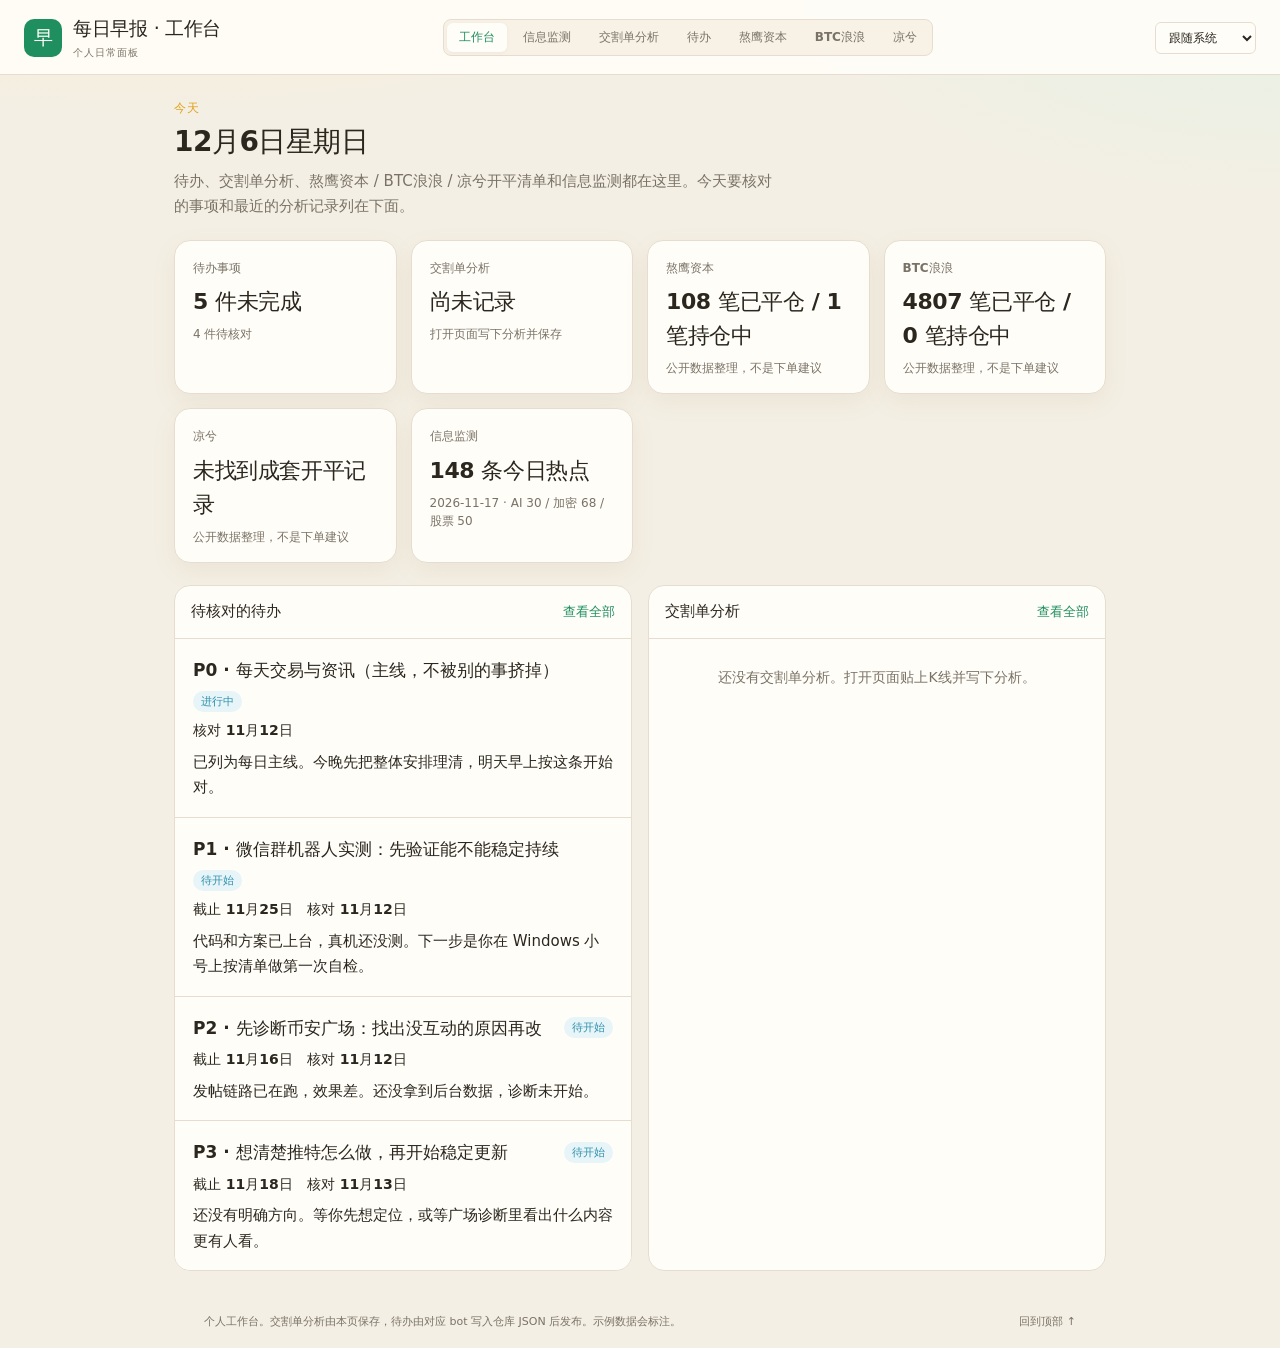
==== commit 699238e7: "早报更新 2026-11-17 15:45" ====
--- a/index.html
+++ b/index.html
@@ -4,17 +4,17 @@
   <meta charset="utf-8">
   <meta name="viewport" content="width=device-width, initial-scale=1">
   <meta name="color-scheme" content="light dark">
-  <meta name="description" content="个人日常工作台：待办、市场观察与信息监测。">
+  <meta name="description" content="个人日常工作台：待办、交割单分析与信息监测。">
   <title>每日早报 · 工作台</title>
-  <link rel="stylesheet" href="assets/style.css?v=9dbc433cad">
-  <script src="assets/workbench.js?v=9bf36971bf" defer></script>
+  <link rel="stylesheet" href="assets/style.css?v=50b34cef02">
+  <script src="assets/workbench.js?v=67a2a30baa" defer></script>
 </head>
 <body class="workbench" data-page="home" id="top">
   <a class="skip-link" href="#main">跳至内容</a>
   <header class="topbar workbench-topbar" id="topbar">
     <div class="topbar-heading">
       <div class="brand"><span class="brand-mark" aria-hidden="true">早</span><div><h1>每日早报 <span>· 工作台</span></h1><p>个人日常面板</p></div></div>
-      <nav class="page-nav" aria-label="站点导航"><a href="index.html" class="page-nav-link is-active" aria-current="page">工作台</a><a href="hotspots.html" class="page-nav-link">信息监测</a><a href="market.html" class="page-nav-link">市场观察</a><a href="todos.html" class="page-nav-link">待办</a><a href="aoying.html" class="page-nav-link">熬鹰资本</a><a href="langlang.html" class="page-nav-link">BTC浪浪</a><a href="liangxi.html" class="page-nav-link">凉兮</a></nav>
+      <nav class="page-nav" aria-label="站点导航"><a href="index.html" class="page-nav-link is-active" aria-current="page">工作台</a><a href="hotspots.html" class="page-nav-link">信息监测</a><a href="market.html" class="page-nav-link">交割单分析</a><a href="todos.html" class="page-nav-link">待办</a><a href="aoying.html" class="page-nav-link">熬鹰资本</a><a href="langlang.html" class="page-nav-link">BTC浪浪</a><a href="liangxi.html" class="page-nav-link">凉兮</a></nav>
       <div class="appearance-controls">
         <label class="theme-control"><span class="sr-only">页面主题</span><select id="theme-select" aria-label="页面主题"><option value="system">跟随系统</option><option value="light">浅色</option><option value="dark">深色</option></select></label>
       </div>
@@ -24,7 +24,7 @@
     <section class="wb-hero">
       <p class="wb-kicker">今天</p>
       <h2 id="wb-today">工作台</h2>
-      <p class="wb-lead">待办、市场观点、熬鹰资本 / BTC浪浪 / 凉兮开平清单和信息监测都在这里。今天要核对的事项和待核实的观点列在下面。</p>
+      <p class="wb-lead">待办、交割单分析、熬鹰资本 / BTC浪浪 / 凉兮开平清单和信息监测都在这里。今天要核对的事项和最近的分析记录列在下面。</p>
     </section>
     <section class="wb-glance" aria-label="今日概览">
       <a class="wb-card wb-card-link" href="todos.html">
@@ -33,9 +33,9 @@
         <p class="wb-card-note" id="glance-todos-note">由日常管家跟踪</p>
       </a>
       <a class="wb-card wb-card-link" href="market.html">
-        <p class="wb-card-label">市场观察</p>
+        <p class="wb-card-label">交割单分析</p>
         <p class="wb-card-value" id="glance-market">—</p>
-        <p class="wb-card-note" id="glance-market-note">观点落盘，到点核实</p>
+        <p class="wb-card-note" id="glance-market-note">贴上K线，写下分析并保存</p>
       </a>
       <a class="wb-card wb-card-link" href="aoying.html">
         <p class="wb-card-label">熬鹰资本</p>
@@ -68,14 +68,14 @@
       </section>
       <section class="wb-panel" aria-labelledby="home-market-heading">
         <div class="wb-panel-head">
-          <h3 id="home-market-heading">待核实的观点</h3>
+          <h3 id="home-market-heading">交割单分析</h3>
           <a href="market.html">查看全部</a>
         </div>
         <div id="home-market" class="wb-list"></div>
       </section>
     </div>
   </main>
-  <footer class="footer"><p>个人工作台。市场观察与待办由对应 bot 写入仓库 JSON 后发布。示例数据会标注。</p><a href="#top">回到顶部 ↑</a></footer>
+  <footer class="footer"><p>个人工作台。交割单分析由本页保存，待办由对应 bot 写入仓库 JSON 后发布。示例数据会标注。</p><a href="#top">回到顶部 ↑</a></footer>
   <script type="application/json" id="workbench-data">{"market": {"schema": "market-watch/v1", "updated_at": "2026-11-10T16:40:00+08:00", "sample": true, "items": [{"id": "mw-20261110-nvda", "created_at": "2026-11-10T16:20:00+08:00", "updated_at": "2026-11-10T16:40:00+08:00", "asset": "NVDA", "asset_name": "英伟达", "market": "stock", "currency": "USD", "user_view": {"author": "用户", "stated_at": "2026-11-10T16:20:00+08:00", "spot": 167, "target": 150, "direction": "down", "thesis": "看到英伟达跌到 167，认为还会继续跌到 150。这是一条示例观点，用来演示「记录观点 → 再分析 → 预定核实日 → 对照走势」的流程。"}, "bot_review": {"author": "市场观察", "reviewed_at": "2026-11-10T16:40:00+08:00", "summary": "结合当时新闻与推特情绪，短期确有调整压力，但 150 是更积极的看空目标，需观察能否放量跌破近期支撑。示例复盘：部分同意用户方向，但对目标位保留余地。", "stance": "partial", "sources": [{"type": "news", "title": "示例：芯片板块跟随大盘回撤的新闻摘要", "url": "", "note": "市场观察 bot 接入后，在此写入真实新闻来源。"}, {"type": "twitter", "title": "示例：推特上对 NVDA 回调的讨论", "url": "", "note": "接入后写入原帖链接。"}, {"type": "analysis", "title": "自身理解", "url": "", "note": "方向偏空，目标 150 需要时间和催化剂，先标记为部分同意。"}]}, "verify_on": "2026-11-20", "outcome": null}, {"id": "mw-20261028-btc", "created_at": "2026-10-28T09:30:00+08:00", "updated_at": "2026-11-04T20:10:00+08:00", "asset": "BTC", "asset_name": "比特币", "market": "crypto", "currency": "USD", "user_view": {"author": "用户", "stated_at": "2026-10-28T09:30:00+08:00", "spot": 114000, "target": 108000, "direction": "down", "thesis": "示例：认为一周转弱，先看 108000。"}, "bot_review": {"author": "市场观察", "reviewed_at": "2026-10-28T10:00:00+08:00", "summary": "示例复盘：当时同意回调方向，但认为 108000 可能略远，更可能在 110000 附近获得支撑。", "stance": "partial", "sources": [{"type": "analysis", "title": "自身理解", "url": "", "note": "示例数据，仅演示已核实状态。"}]}, "verify_on": "2026-11-04", "outcome": {"verified_at": "2026-11-04T20:10:00+08:00", "price": 110200, "result": "partial", "note": "核实日价格约 110200，方向对了，但未到用户目标 108000；介于两边判断之间，记为部分成立。此条为示例。"}}]}, "todos": {"schema": "todos/v1", "updated_at": "2026-11-11T21:08:28+08:00", "sample": false, "items": [{"id": "todo-20261111-trading", "title": "P0 · 每天交易与资讯（主线，不被别的事挤掉）", "status": "in_progress", "created_at": "2026-11-11T21:08:28+08:00", "updated_at": "2026-11-11T21:08:28+08:00", "due_on": "", "check_on": "2026-11-12", "plan": "这是每天的主线，自媒体和微信项目都排在它后面，不要占掉看盘和判断的时间。\n1. 起床后先看消息、资讯和行情，可以一边吃午饭一边看。\n2. 只记你自己的判断；有明确观点就发给我，我写到市场观察并定核实日。\n3. 交易决策你自己做，我不替你下单。\n4. 晚上核对时用一两句话带过今天看了什么、有没有要记下的观点。", "progress": "已列为每日主线。今晚先把整体安排理清，明天早上按这条开始对。", "updates": [{"at": "2026-11-11T21:08:28+08:00", "text": "用户说脑子比较乱，已把交易定为 P0 主线，写入待办并开始早晚核对。"}]}, {"id": "todo-20261111-wechat-test", "title": "P1 · 微信群机器人实测：先验证能不能稳定持续", "status": "open", "created_at": "2026-11-11T21:08:28+08:00", "updated_at": "2026-11-11T21:08:28+08:00", "due_on": "2026-11-25", "check_on": "2026-11-12", "plan": "朋友在等你判断这个项目能不能做下去，所以优先把「稳不稳」测清楚，而不是先加功能。代码已在 https://github.com/Brian-yyds/wechat-community-bot 。\n1. 只用家里 Windows 上的专用小号，不要登录大号或支付号。\n2. 按仓库里 tests/WINDOWS_MANUAL_TEST.md 安装并跑自检脚本。\n3. 先用只读模式跑，确认免打扰、折叠、未打开的群也能抓到，微信重启后能接着读。\n4. 只读稳定后再切自动回复，默认每小时不超过 40 条。\n5. 连续记 7 到 14 天观察表（tests/observation_log.csv），一出现风控信号就停。\n6. 把结果告诉我，再一起判断能不能稳定持续、怎么跟朋友交代。", "progress": "代码和方案已上台，真机还没测。下一步是你在 Windows 小号上按清单做第一次自检。", "updates": [{"at": "2026-11-11T21:08:28+08:00", "text": "用户确认还要核对机器人能否稳定持续。已列为 P1，等待 Windows 小号实测。"}]}, {"id": "todo-20261111-square", "title": "P2 · 先诊断币安广场：找出没互动的原因再改", "status": "open", "created_at": "2026-11-11T21:08:28+08:00", "updated_at": "2026-11-11T21:08:28+08:00", "due_on": "2026-11-16", "check_on": "2026-11-12", "plan": "广场已经在发，问题不是「有没有机器人」，而是几乎没点赞、浏览也很少，继续按原样堆 20 篇意义不大。先看数据，再改做法。\n1. 打开币安广场后台，把最近发出的帖按浏览、点赞、评论排一下。\n2. 找出那几条「有一丝浏览」的共同点：题材、结构、发布时间、要不要配图。\n3. 根据数据改结构或选题，必要时减少篇数，不要继续用同一模板堆量。\n4. 改完再连续看几天数据，再决定要不要维持每天 20 篇。\n5. 把后台数据或截图发给我，我帮你一起看。", "progress": "发帖链路已在跑，效果差。还没拿到后台数据，诊断未开始。", "updates": [{"at": "2026-11-11T21:08:28+08:00", "text": "用户反馈广场几乎没点赞、只有很少浏览。已把「先诊断再改」列为自媒体第一步。"}]}, {"id": "todo-20261111-twitter", "title": "P3 · 想清楚推特怎么做，再开始稳定更新", "status": "open", "created_at": "2026-11-11T21:08:28+08:00", "updated_at": "2026-11-11T21:08:28+08:00", "due_on": "2026-11-18", "check_on": "2026-11-13", "plan": "推特不是再找一个自动发帖机器人就能好，先把「为什么要转发」想清楚。可以和广场诊断并行想，但先不要铺量。\n1. 先写清账号定位：是分享可验证的交易判断，还是热点解读，还是别的。定位不清，转发率就会低。\n2. 只选 1 到 2 种别人愿意转发的内容，例如带结论的复盘、清晰的结构，而不是把广场日报原样搬过去。\n3. 定一个能坚持的频率，比如每天 1 到 3 条，不要和广场抢同一套流水线。\n4. 定位想清楚后，再让自媒体按这个方向改写。", "progress": "还没有明确方向。等你先想定位，或等广场诊断里看出什么内容更有人看。", "updates": [{"at": "2026-11-11T21:08:28+08:00", "text": "用户说推特分享率低、一直没头绪。已列为 P3：先定位，再更新。"}]}, {"id": "todo-20261111-douyin", "title": "P4 · 抖音先挂起，等广场和推特有可复用方法再启动", "status": "waiting", "created_at": "2026-11-11T21:08:28+08:00", "updated_at": "2026-11-11T21:08:28+08:00", "due_on": "", "check_on": "", "plan": "抖音要另做短视频，现在同时铺三条线会更乱。等广场改出有效结构、推特定好定位之后，再把已经验证过的题材改成短视频，而不是另起一套选题。到启动那天再拆具体步骤。", "progress": "已挂起，不启动日常更新。", "updates": [{"at": "2026-11-11T21:08:28+08:00", "text": "先挂起，避免和交易、微信实测、广场诊断抢精力。"}]}]}, "hotspots": {"latest_date": "2026-11-17", "counts": {"ai": 30, "crypto": 68, "stocks": 50}}, "aoying": {"schema": "aoying-capital/v1", "updated_at": "2026-11-17T14:44:52+08:00", "sample": false, "source_generated_at": "2026-11-17T13:32:24+08:00", "leader": {"name": "熬鹰资本", "square_username": "god_of_trader_tony", "portfolio_id": "5075281354358777856", "official_url": "https://www.binance.com/zh-CN/copy-trading/lead-details/5075281354358777856", "current_project_started_at": "2026-06-03T14:39:02+08:00", "closed_project_count": 9, "seen_closed_project_ids": ["5016601929582121472"]}, "stats": {"item_count": 109, "closed_count": 108, "open_count": 1, "win_count": 71, "loss_count": 37, "flat_count": 0, "official_closing_pnl_sum_usdt": "2445600.52", "official_closing_pnl_sum_note": "只是把官方 closingPnl 字段相加，未扣/加其他费用，也不等于账户总收益", "max_qty_ne_close_qty_count": 4, "closed_opened_from": "2026-07-17T23:03:47+08:00", "closed_opened_to": "2026-11-15T06:20:36+08:00", "closed_closed_from": "2026-07-20T23:58:36+08:00", "closed_closed_to": "2026-11-16T13:50:41+08:00"}, "coverage": {"disclaimer": "公开数据整理，不是下单建议。", "notes": ["用户美国服务器上的 copy_feed 只有近 7 天操作动态，没有完整历史开平配对。", "币安官方公开接口 lead-portfolio/position-history 提供 108 笔已平仓，每笔自带开平配对（同一 positionId），不是自行 FIFO 拼凑。", "官方不公开当前持仓列表（positionShow=false，open-positions 等路径 404）。清单中 1 笔持仓中的 NVDAUSDT 多单，是用官方成交加总后再与公开快照核对得出的，尚未平仓。", "当前项目从 2026-06-03 14:39:02（北京时间）开始；从该日起至最早官方平仓 2026-07-20 之间，以及此前已关闭的 9 个旧项目，公开源都没有完整开平。曾出现过的已关闭项目 ID 5016601929582121472 不是当前项目，不能再拉取其历史。", "网上聚合站没有比官方更早的完整逐笔开平。", "已平仓开仓时间 2026-07-17 23:03:47 至 2026-11-15 06:20:36，平仓时间 2026-07-20 23:58:36 至 2026-11-16 13:50:41（均为北京时间）。", "108 笔官方 closingPnl 合计 +2,445,600.52 USDT，只是字段相加，不等于账户总收益。已平仓中盈利 71 笔、亏损 37 笔。", "4 笔「最大持仓量 ≠ 平仓量」均按官方原文照录，未自行修正。", "持仓中 NVDAUSDT 多单的未实现盈亏是 2026-11-17 13:25:51（北京时间）的公开快照，会随行情变动，不是最终结算。"]}, "items": [{"symbol": "BTCUSDT", "side": "多", "status": "已平仓", "opened_at": "2026-11-15T06:20:36+08:00", "closed_at": "2026-11-16T13:50:41+08:00", "timezone": "Asia/Shanghai（UTC+8，北京时间）", "avg_open_price": "63881.19699864", "avg_close_price": "64558.60355798", "max_position_qty": "18.325", "close_qty": "18.325", "notional_open_usdt": "1170622.94", "leverage": "5", "margin_mode": "全仓", "realized_pnl_usdt": "11761.28439884", "official_roi_pct": "5.023515", "unrealized_pnl_usdt": null, "position_id": "1174111673122390016", "source": "币安公开接口 lead-portfolio/position-history（portfolioId=5075281354358777856）", "match_method": "官方仓位历史自带开平配对（同一positionId，非自行FIFO拼凑）", "note": "合约类型：UM", "max_qty_ne_close_qty": false}, {"symbol": "ZECUSDT", "side": "空", "status": "已平仓", "opened_at": "2026-11-14T21:03:59+08:00", "closed_at": "2026-11-15T06:14:26+08:00", "timezone": "Asia/Shanghai（UTC+8，北京时间）", "avg_open_price": "880.74231891", "avg_close_price": "836.83244417", "max_position_qty": "340.807", "close_qty": "340.807", "notional_open_usdt": "300163.15", "leverage": "10", "margin_mode": "全仓", "realized_pnl_usdt": "14834.05400587", "official_roi_pct": "49.41997", "unrealized_pnl_usdt": null, "position_id": "1173971595892981760", "source": "币安公开接口 lead-portfolio/position-history（portfolioId=5075281354358777856）", "match_method": "官方仓位历史自带开平配对（同一positionId，非自行FIFO拼凑）", "note": "合约类型：UM", "max_qty_ne_close_qty": false}, {"symbol": "NVDAUSDT", "side": "多", "status": "持仓中", "opened_at": "2026-11-14T02:51:37+08:00", "closed_at": null, "timezone": "Asia/Shanghai（UTC+8，北京时间）", "avg_open_price": "162.156452015790655935960647", "avg_close_price": null, "max_position_qty": "4407.29", "close_qty": null, "notional_open_usdt": "1720943.36", "leverage": "2", "margin_mode": "全仓", "realized_pnl_usdt": null, "official_roi_pct": null, "unrealized_pnl_usdt": "-18362.762304673928", "position_id": null, "source": "币安公开接口 lead-portfolio/order-history 加仓成交；当前数量/均价/浮盈核对于2022coin.com/api/public/traders/1；杠杆与保证金模式核对于qwer22.com仓位快照。官方position-history仅含已平仓。", "match_method": "持仓中：用官方订单流水在上一笔NVDA已平仓（2026-11-10 18:42:27）之后的开多成交加总；未做FIFO平仓配对", "note": "当前持仓，未匹配任何平仓，不要把后续无关平仓拼进来；开仓均价由官方订单流水四笔加仓加权得到：1624.71@162.711251（2026-11-14 02:51:37）+1582.28@162.7877509（02:51:48）+596.18@160.640408（2026-11-16 22:55:05）+604.12@160.5070381（22:55:19）；数量与均价与2022coin公开快照一致（4407.29 NVDA，开仓均价162.15645201579065）；杠杆2x、全仓来自qwer22同步的公开仓位快照（电报「熬鹰带单仓位信息推送」），官方公开接口不提供当前持仓（positionShow=false，open-positions接口404）；未实现盈亏与标记价来自2022coin快照，会随行情变动；快照时间2026-11-17T13:25:51.002239+08:00（已转写到备注，表内未实现盈亏不是最终结算）；快照标记价157.99 USDT；币安资料页lastTradeTime为2026-11-17 00:55:47（北京时间），晚于可见的最后一笔官方订单（2026-11-16 22:55:19）；公开订单/成交流水与第三方快照数量仍是4407.29，未见额外成交，未据此编造交易", "max_qty_ne_close_qty": false, "unrealized_pnl_snapshot_at": "2026-11-17T13:25:51.002239+08:00"}, {"symbol": "BTCUSDT", "side": "多", "status": "已平仓", "opened_at": "2026-11-13T14:01:11+08:00", "closed_at": "2026-11-13T21:38:50+08:00", "timezone": "Asia/Shanghai（UTC+8，北京时间）", "avg_open_price": "68108.64468558", "avg_close_price": "69984.80262856", "max_position_qty": "14.837", "close_qty": "14.837", "notional_open_usdt": "1010527.96", "leverage": "10", "margin_mode": "全仓", "realized_pnl_usdt": "27311.41351315", "official_roi_pct": "27.026875", "unrealized_pnl_usdt": null, "position_id": "1173502807485546496", "source": "币安公开接口 lead-portfolio/position-history（portfolioId=5075281354358777856）", "match_method": "官方仓位历史自带开平配对（同一positionId，非自行FIFO拼凑）", "note": "合约类型：UM", "max_qty_ne_close_qty": false}, {"symbol": "SPCXUSDT", "side": "空", "status": "已平仓", "opened_at": "2026-11-13T04:09:37+08:00", "closed_at": "2026-11-14T01:10:45+08:00", "timezone": "Asia/Shanghai（UTC+8，北京时间）", "avg_open_price": "140.30427247", "avg_close_price": "139.06164549", "max_position_qty": "1425.17", "close_qty": "1425.17", "notional_open_usdt": "199957.44", "leverage": "4", "margin_mode": "全仓", "realized_pnl_usdt": "1721.18670935", "official_roi_pct": "3.443106", "unrealized_pnl_usdt": null, "position_id": "1173353934255390720", "source": "币安公开接口 lead-portfolio/position-history（portfolioId=5075281354358777856）", "match_method": "官方仓位历史自带开平配对（同一positionId，非自行FIFO拼凑）", "note": "合约类型：UM", "max_qty_ne_close_qty": false}, {"symbol": "ZECUSDT", "side": "空", "status": "已平仓", "opened_at": "2026-11-11T15:28:02+08:00", "closed_at": "2026-11-13T14:04:03+08:00", "timezone": "Asia/Shanghai（UTC+8，北京时间）", "avg_open_price": "1000.32541836", "avg_close_price": "917.8120394", "max_position_qty": "399.789", "close_qty": "399.789", "notional_open_usdt": "399919.10", "leverage": "10", "margin_mode": "全仓", "realized_pnl_usdt": "32947.59947097", "official_roi_pct": "82.385661", "unrealized_pnl_usdt": null, "position_id": "1172799884573114368", "source": "币安公开接口 lead-portfolio/position-history（portfolioId=5075281354358777856）", "match_method": "官方仓位历史自带开平配对（同一positionId，非自行FIFO拼凑）", "note": "合约类型：UM", "max_qty_ne_close_qty": false}, {"symbol": "ETHUSDT", "side": "空", "status": "已平仓", "opened_at": "2026-11-10T22:38:53+08:00", "closed_at": "2026-11-13T10:19:42+08:00", "timezone": "Asia/Shanghai（UTC+8，北京时间）", "avg_open_price": "2084.25588149", "avg_close_price": "1997.54304038", "max_position_qty": "518.692", "close_qty": "518.692", "notional_open_usdt": "1081086.85", "leverage": "10", "margin_mode": "全仓", "realized_pnl_usdt": "44759.35333925", "official_roi_pct": "41.40218", "unrealized_pnl_usdt": null, "position_id": "1172545925266636800", "source": "币安公开接口 lead-portfolio/position-history（portfolioId=5075281354358777856）", "match_method": "官方仓位历史自带开平配对（同一positionId，非自行FIFO拼凑）", "note": "合约类型：UM", "max_qty_ne_close_qty": false}, {"symbol": "NVDAUSDT", "side": "多", "status": "已平仓", "opened_at": "2026-11-09T17:38:33+08:00", "closed_at": "2026-11-10T18:42:27+08:00", "timezone": "Asia/Shanghai（UTC+8，北京时间）", "avg_open_price": "175.369443", "avg_close_price": "180.1111154", "max_position_qty": "3481.88", "close_qty": "3481.88", "notional_open_usdt": "610615.36", "leverage": "3", "margin_mode": "全仓", "realized_pnl_usdt": "15977.2453342", "official_roi_pct": "7.849742", "unrealized_pnl_usdt": null, "position_id": "1172107957255110656", "source": "币安公开接口 lead-portfolio/position-history（portfolioId=5075281354358777856）", "match_method": "官方仓位历史自带开平配对（同一positionId，非自行FIFO拼凑）", "note": "合约类型：UM", "max_qty_ne_close_qty": false}, {"symbol": "SKHYNIXUSDT", "side": "多", "status": "已平仓", "opened_at": "2026-11-09T08:14:34+08:00", "closed_at": "2026-11-09T12:11:47+08:00", "timezone": "Asia/Shanghai（UTC+8，北京时间）", "avg_open_price": "840.0772082", "avg_close_price": "868.81296065", "max_position_qty": "238.09", "close_qty": "238.09", "notional_open_usdt": "200013.98", "leverage": "2", "margin_mode": "全仓", "realized_pnl_usdt": "6459.41769385", "official_roi_pct": "6.458966", "unrealized_pnl_usdt": null, "position_id": "1171966025291890688", "source": "币安公开接口 lead-portfolio/position-history（portfolioId=5075281354358777856）", "match_method": "官方仓位历史自带开平配对（同一positionId，非自行FIFO拼凑）", "note": "合约类型：UM", "max_qty_ne_close_qty": false}, {"symbol": "ETHUSDT", "side": "多", "status": "已平仓", "opened_at": "2026-11-09T06:07:42+08:00", "closed_at": "2026-11-09T07:14:13+08:00", "timezone": "Asia/Shanghai（UTC+8，北京时间）", "avg_open_price": "2111.39041709", "avg_close_price": "2155.20216472", "max_position_qty": "224.532", "close_qty": "224.532", "notional_open_usdt": "474074.71", "leverage": "5", "margin_mode": "全仓", "realized_pnl_usdt": "9597.64267838", "official_roi_pct": "10.1225", "unrealized_pnl_usdt": null, "position_id": "1171934097364844544", "source": "币安公开接口 lead-portfolio/position-history（portfolioId=5075281354358777856）", "match_method": "官方仓位历史自带开平配对（同一positionId，非自行FIFO拼凑）", "note": "合约类型：UM", "max_qty_ne_close_qty": false}, {"symbol": "ETHUSDT", "side": "空", "status": "已平仓", "opened_at": "2026-11-08T00:29:47+08:00", "closed_at": "2026-11-09T05:55:57+08:00", "timezone": "Asia/Shanghai（UTC+8，北京时间）", "avg_open_price": "2235.3339563", "avg_close_price": "2112.61846966", "max_position_qty": "336.082", "close_qty": "336.082", "notional_open_usdt": "751255.51", "leverage": "5", "margin_mode": "全仓", "realized_pnl_usdt": "41032.50556448", "official_roi_pct": "27.309287", "unrealized_pnl_usdt": null, "position_id": "1171486670581235712", "source": "币安公开接口 lead-portfolio/position-history（portfolioId=5075281354358777856）", "match_method": "官方仓位历史自带开平配对（同一positionId，非自行FIFO拼凑）", "note": "合约类型：UM", "max_qty_ne_close_qty": false}, {"symbol": "BTCUSDT", "side": "多", "status": "已平仓", "opened_at": "2026-11-06T17:06:55+08:00", "closed_at": "2026-11-06T20:50:06+08:00", "timezone": "Asia/Shanghai（UTC+8，北京时间）", "avg_open_price": "75881.6", "avg_close_price": "76063.2844296", "max_position_qty": "9.73", "close_qty": "9.73", "notional_open_usdt": "738327.97", "leverage": "5", "margin_mode": "全仓", "realized_pnl_usdt": "1398.18356901", "official_roi_pct": "0.946858", "unrealized_pnl_usdt": null, "position_id": "1171012833779482624", "source": "币安公开接口 lead-portfolio/position-history（portfolioId=5075281354358777856）", "match_method": "官方仓位历史自带开平配对（同一positionId，非自行FIFO拼凑）", "note": "合约类型：UM", "max_qty_ne_close_qty": false}, {"symbol": "ETHUSDT", "side": "空", "status": "已平仓", "opened_at": "2026-11-05T03:03:43+08:00", "closed_at": "2026-11-06T03:14:46+08:00", "timezone": "Asia/Shanghai（UTC+8，北京时间）", "avg_open_price": "2416.28298053", "avg_close_price": "2254.78000899", "max_position_qty": "5864.113", "close_qty": "5864.113", "notional_open_usdt": "14169356.44", "leverage": "20", "margin_mode": "全仓", "realized_pnl_usdt": "941979.09814714", "official_roi_pct": "132.960039", "unrealized_pnl_usdt": null, "position_id": "1170438245135777792", "source": "币安公开接口 lead-portfolio/position-history（portfolioId=5075281354358777856）", "match_method": "官方仓位历史自带开平配对（同一positionId，非自行FIFO拼凑）", "note": "合约类型：UM", "max_qty_ne_close_qty": false}, {"symbol": "MUUSDT", "side": "多", "status": "已平仓", "opened_at": "2026-11-04T13:53:24+08:00", "closed_at": "2026-11-05T03:03:20+08:00", "timezone": "Asia/Shanghai（UTC+8，北京时间）", "avg_open_price": "853.98194388", "avg_close_price": "805.17860024", "max_position_qty": "5891.51", "close_qty": "5891.51", "notional_open_usdt": "5031243.16", "leverage": "5", "margin_mode": "全仓", "realized_pnl_usdt": "-293549.57688282", "official_roi_pct": "-29.172668", "unrealized_pnl_usdt": null, "position_id": "1170239357133094912", "source": "币安公开接口 lead-portfolio/position-history（portfolioId=5075281354358777856）", "match_method": "官方仓位历史自带开平配对（同一positionId，非自行FIFO拼凑）", "note": "合约类型：UM", "max_qty_ne_close_qty": false}, {"symbol": "ETHUSDT", "side": "空", "status": "已平仓", "opened_at": "2026-10-30T16:26:48+08:00", "closed_at": "2026-11-04T13:51:46+08:00", "timezone": "Asia/Shanghai（UTC+8，北京时间）", "avg_open_price": "2242.25387813", "avg_close_price": "2297.34103937", "max_position_qty": "5385.747", "close_qty": "5385.747", "notional_open_usdt": "12076212.10", "leverage": "10", "margin_mode": "全仓", "realized_pnl_usdt": "-301829.55090403", "official_roi_pct": "-24.993727", "unrealized_pnl_usdt": null, "position_id": "1168466021415747584", "source": "币安公开接口 lead-portfolio/position-history（portfolioId=5075281354358777856）", "match_method": "官方仓位历史自带开平配对（同一positionId，非自行FIFO拼凑）", "note": "合约类型：UM", "max_qty_ne_close_qty": false}, {"symbol": "SNDKUSDT", "side": "多", "status": "已平仓", "opened_at": "2026-10-30T10:38:20+08:00", "closed_at": "2026-10-30T15:44:44+08:00", "timezone": "Asia/Shanghai（UTC+8，北京时间）", "avg_open_price": "1287.67953712", "avg_close_price": "1294.03115998", "max_position_qty": "503.37", "close_qty": "503.37", "notional_open_usdt": "648179.25", "leverage": "2", "margin_mode": "全仓", "realized_pnl_usdt": "3034.7719361", "official_roi_pct": "0.936398", "unrealized_pnl_usdt": null, "position_id": "1168378324768620544", "source": "币安公开接口 lead-portfolio/position-history（portfolioId=5075281354358777856）", "match_method": "官方仓位历史自带开平配对（同一positionId，非自行FIFO拼凑）", "note": "合约类型：UM", "max_qty_ne_close_qty": false}, {"symbol": "ETHUSDT", "side": "空", "status": "已平仓", "opened_at": "2026-10-30T05:00:29+08:00", "closed_at": "2026-10-30T10:18:35+08:00", "timezone": "Asia/Shanghai（UTC+8，北京时间）", "avg_open_price": "2270.77288504", "avg_close_price": "2209.55125907", "max_position_qty": "4192.46", "close_qty": "4192.46", "notional_open_usdt": "9520124.49", "leverage": "20", "margin_mode": "全仓", "realized_pnl_usdt": "251567.84547349", "official_roi_pct": "52.849696", "unrealized_pnl_usdt": null, "position_id": "1168293302732685312", "source": "币安公开接口 lead-portfolio/position-history（portfolioId=5075281354358777856）", "match_method": "官方仓位历史自带开平配对（同一positionId，非自行FIFO拼凑）", "note": "合约类型：UM", "max_qty_ne_close_qty": false}, {"symbol": "HYPEUSDT", "side": "空", "status": "已平仓", "opened_at": "2026-10-30T03:00:51+08:00", "closed_at": "2026-10-30T04:49:06+08:00", "timezone": "Asia/Shanghai（UTC+8，北京时间）", "avg_open_price": "93.92516851", "avg_close_price": "92.24742863", "max_position_qty": "29261.8", "close_qty": "29261.8", "notional_open_usdt": "2748419.50", "leverage": "5", "margin_mode": "全仓", "realized_pnl_usdt": "47852.57803971", "official_roi_pct": "8.705472", "unrealized_pnl_usdt": null, "position_id": "1168263195141963776", "source": "币安公开接口 lead-portfolio/position-history（portfolioId=5075281354358777856）", "match_method": "官方仓位历史自带开平配对（同一positionId，非自行FIFO拼凑）", "note": "合约类型：UM", "max_qty_ne_close_qty": false}, {"symbol": "ETHUSDT", "side": "多", "status": "已平仓", "opened_at": "2026-10-29T01:50:28+08:00", "closed_at": "2026-10-30T02:38:44+08:00", "timezone": "Asia/Shanghai（UTC+8，北京时间）", "avg_open_price": "2348.73049606", "avg_close_price": "2328.30054822", "max_position_qty": "4475.955", "close_qty": "4475.955", "notional_open_usdt": "10512812.01", "leverage": "10", "margin_mode": "全仓", "realized_pnl_usdt": "-98420.95415287", "official_roi_pct": "-9.362", "unrealized_pnl_usdt": null, "position_id": "1167883097586892800", "source": "币安公开接口 lead-portfolio/position-history（portfolioId=5075281354358777856）", "match_method": "官方仓位历史自带开平配对（同一positionId，非自行FIFO拼凑）", "note": "合约类型：UM", "max_qty_ne_close_qty": false}, {"symbol": "ETHUSDT", "side": "空", "status": "已平仓", "opened_at": "2026-10-24T06:56:07+08:00", "closed_at": "2026-10-25T02:30:22+08:00", "timezone": "Asia/Shanghai（UTC+8，北京时间）", "avg_open_price": "2355.70973802", "avg_close_price": "2333.54652013", "max_position_qty": "1595.645", "close_qty": "1595.645", "notional_open_usdt": "3758876.46", "leverage": "15", "margin_mode": "全仓", "realized_pnl_usdt": "33671.35681634", "official_roi_pct": "13.436737", "unrealized_pnl_usdt": null, "position_id": "1166148075372773376", "source": "币安公开接口 lead-portfolio/position-history（portfolioId=5075281354358777856）", "match_method": "官方仓位历史自带开平配对（同一positionId，非自行FIFO拼凑）", "note": "合约类型：UM", "max_qty_ne_close_qty": false}, {"symbol": "SNDKUSDT", "side": "多", "status": "已平仓", "opened_at": "2026-10-23T11:51:38+08:00", "closed_at": "2026-10-29T00:25:34+08:00", "timezone": "Asia/Shanghai（UTC+8，北京时间）", "avg_open_price": "1293.71076002", "avg_close_price": "1349.14623959", "max_position_qty": "3429.23", "close_qty": "3429.23", "notional_open_usdt": "4436431.75", "leverage": "3", "margin_mode": "全仓", "realized_pnl_usdt": "186510.58007312", "official_roi_pct": "12.612202", "unrealized_pnl_usdt": null, "position_id": "1165860059064401920", "source": "币安公开接口 lead-portfolio/position-history（portfolioId=5075281354358777856）", "match_method": "官方仓位历史自带开平配对（同一positionId，非自行FIFO拼凑）", "note": "合约类型：UM", "max_qty_ne_close_qty": false}, {"symbol": "BTCUSDT", "side": "空", "status": "已平仓", "opened_at": "2026-10-10T01:22:51+08:00", "closed_at": "2026-10-23T11:50:51+08:00", "timezone": "Asia/Shanghai（UTC+8，北京时间）", "avg_open_price": "82563.15511683", "avg_close_price": "81934.27588451", "max_position_qty": "96.212", "close_qty": "96.212", "notional_open_usdt": "7943566.28", "leverage": "10", "margin_mode": "全仓", "realized_pnl_usdt": "68730.96758457", "official_roi_pct": "8.652406", "unrealized_pnl_usdt": null, "position_id": "1160990775632822272", "source": "币安公开接口 lead-portfolio/position-history（portfolioId=5075281354358777856）", "match_method": "官方仓位历史自带开平配对（同一positionId，非自行FIFO拼凑）", "note": "合约类型：UM", "max_qty_ne_close_qty": false}, {"symbol": "ZECUSDT", "side": "多", "status": "已平仓", "opened_at": "2026-10-09T00:10:20+08:00", "closed_at": "2026-10-10T01:14:10+08:00", "timezone": "Asia/Shanghai（UTC+8，北京时间）", "avg_open_price": "1138.61115366", "avg_close_price": "1213.28554016", "max_position_qty": "2620.625", "close_qty": "2620.625", "notional_open_usdt": "2983872.85", "leverage": "5", "margin_mode": "全仓", "realized_pnl_usdt": "193650.22775287", "official_roi_pct": "32.449477", "unrealized_pnl_usdt": null, "position_id": "1160610141676601344", "source": "币安公开接口 lead-portfolio/position-history（portfolioId=5075281354358777856）", "match_method": "官方仓位历史自带开平配对（同一positionId，非自行FIFO拼凑）", "note": "合约类型：UM", "max_qty_ne_close_qty": false}, {"symbol": "CRCLUSDT", "side": "空", "status": "已平仓", "opened_at": "2026-10-07T19:45:12+08:00", "closed_at": "2026-10-08T19:24:21+08:00", "timezone": "Asia/Shanghai（UTC+8，北京时间）", "avg_open_price": "80.7006955", "avg_close_price": "80.0040863", "max_position_qty": "13621.83", "close_qty": "13621.83", "notional_open_usdt": "1099291.15", "leverage": "5", "margin_mode": "全仓", "realized_pnl_usdt": "9464.9436372", "official_roi_pct": "4.305021", "unrealized_pnl_usdt": null, "position_id": "1160181028549656576", "source": "币安公开接口 lead-portfolio/position-history（portfolioId=5075281354358777856）", "match_method": "官方仓位历史自带开平配对（同一positionId，非自行FIFO拼凑）", "note": "合约类型：UM", "max_qty_ne_close_qty": false}, {"symbol": "ZECUSDT", "side": "多", "status": "已平仓", "opened_at": "2026-10-02T12:27:30+08:00", "closed_at": "2026-10-05T23:08:21+08:00", "timezone": "Asia/Shanghai（UTC+8，北京时间）", "avg_open_price": "1375.98548686", "avg_close_price": "1305.818245", "max_position_qty": "3059.785", "close_qty": "3059.785", "notional_open_usdt": "4210219.75", "leverage": "5", "margin_mode": "全仓", "realized_pnl_usdt": "-220189.32487829", "official_roi_pct": "-26.149386", "unrealized_pnl_usdt": null, "position_id": "1158258938674249728", "source": "币安公开接口 lead-portfolio/position-history（portfolioId=5075281354358777856）", "match_method": "官方仓位历史自带开平配对（同一positionId，非自行FIFO拼凑）", "note": "合约类型：UM", "max_qty_ne_close_qty": false}, {"symbol": "BTCUSDT", "side": "空", "status": "已平仓", "opened_at": "2026-10-01T21:46:38+08:00", "closed_at": "2026-10-02T12:19:53+08:00", "timezone": "Asia/Shanghai（UTC+8，北京时间）", "avg_open_price": "83851.2990476", "avg_close_price": "85803.46356724", "max_position_qty": "50.504", "close_qty": "50.504", "notional_open_usdt": "4234826.01", "leverage": "10", "margin_mode": "全仓", "realized_pnl_usdt": "-100322.24283106", "official_roi_pct": "-23.689814", "unrealized_pnl_usdt": null, "position_id": "1158037261663174656", "source": "币安公开接口 lead-portfolio/position-history（portfolioId=5075281354358777856）", "match_method": "官方仓位历史自带开平配对（同一positionId，非自行FIFO拼凑）", "note": "合约类型：UM", "max_qty_ne_close_qty": false}, {"symbol": "CLUSDT", "side": "空", "status": "已平仓", "opened_at": "2026-09-29T00:32:16+08:00", "closed_at": "2026-10-01T15:25:26+08:00", "timezone": "Asia/Shanghai（UTC+8，北京时间）", "avg_open_price": "92.85474913", "avg_close_price": "92.16622984", "max_position_qty": "21535", "close_qty": "21535", "notional_open_usdt": "1999627.02", "leverage": "5", "margin_mode": "全仓", "realized_pnl_usdt": "13710.56276562", "official_roi_pct": "3.42828", "unrealized_pnl_usdt": null, "position_id": "1156991779402776576", "source": "币安公开接口 lead-portfolio/position-history（portfolioId=5075281354358777856）", "match_method": "官方仓位历史自带开平配对（同一positionId，非自行FIFO拼凑）", "note": "合约类型：UM", "max_qty_ne_close_qty": false}, {"symbol": "BTCUSDT", "side": "空", "status": "已平仓", "opened_at": "2026-09-28T03:00:30+08:00", "closed_at": "2026-09-29T00:30:08+08:00", "timezone": "Asia/Shanghai（UTC+8，北京时间）", "avg_open_price": "84534.52009849", "avg_close_price": "83979.1536131", "max_position_qty": "46.705", "close_qty": "46.705", "notional_open_usdt": "3948184.76", "leverage": "10", "margin_mode": "全仓", "realized_pnl_usdt": "24161.00642638", "official_roi_pct": "6.119522", "unrealized_pnl_usdt": null, "position_id": "1156666697451143168", "source": "币安公开接口 lead-portfolio/position-history（portfolioId=5075281354358777856）", "match_method": "官方仓位历史自带开平配对（同一positionId，非自行FIFO拼凑）", "note": "合约类型：UM", "max_qty_ne_close_qty": false}, {"symbol": "ZECUSDT", "side": "多", "status": "已平仓", "opened_at": "2026-09-25T02:10:01+08:00", "closed_at": "2026-09-26T01:29:50+08:00", "timezone": "Asia/Shanghai（UTC+8，北京时间）", "avg_open_price": "1563.53627566", "avg_close_price": "1547.09489601", "max_position_qty": "597.44", "close_qty": "597.44", "notional_open_usdt": "934119.11", "leverage": "3", "margin_mode": "全仓", "realized_pnl_usdt": "-10501.15359642", "official_roi_pct": "-3.372531", "unrealized_pnl_usdt": null, "position_id": "1155566827826937856", "source": "币安公开接口 lead-portfolio/position-history（portfolioId=5075281354358777856）", "match_method": "官方仓位历史自带开平配对（同一positionId，非自行FIFO拼凑）", "note": "合约类型：UM", "max_qty_ne_close_qty": false}, {"symbol": "ONDOUSDT", "side": "多", "status": "已平仓", "opened_at": "2026-09-24T22:10:14+08:00", "closed_at": "2026-09-25T02:26:40+08:00", "timezone": "Asia/Shanghai（UTC+8，北京时间）", "avg_open_price": "0.50114056", "avg_close_price": "0.51028066", "max_position_qty": "971167.7", "close_qty": "971167.7", "notional_open_usdt": "486691.53", "leverage": "2", "margin_mode": "全仓", "realized_pnl_usdt": "8607.06374711", "official_roi_pct": "3.536968", "unrealized_pnl_usdt": null, "position_id": "1155506487198056448", "source": "币安公开接口 lead-portfolio/position-history（portfolioId=5075281354358777856）", "match_method": "官方仓位历史自带开平配对（同一positionId，非自行FIFO拼凑）", "note": "合约类型：UM", "max_qty_ne_close_qty": false}, {"symbol": "SNDKUSDT", "side": "空", "status": "已平仓", "opened_at": "2026-09-23T22:07:37+08:00", "closed_at": "2026-09-24T21:47:58+08:00", "timezone": "Asia/Shanghai（UTC+8，北京时间）", "avg_open_price": "1847.20312924", "avg_close_price": "1802.12317328", "max_position_qty": "595", "close_qty": "595", "notional_open_usdt": "1099085.86", "leverage": "3", "margin_mode": "全仓", "realized_pnl_usdt": "26551.15515726", "official_roi_pct": "7.247246", "unrealized_pnl_usdt": null, "position_id": "1155143441300684800", "source": "币安公开接口 lead-portfolio/position-history（portfolioId=5075281354358777856）", "match_method": "官方仓位历史自带开平配对（同一positionId，非自行FIFO拼凑）", "note": "合约类型：UM", "max_qty_ne_close_qty": false}, {"symbol": "ETHUSDT", "side": "多", "status": "已平仓", "opened_at": "2026-09-23T11:40:41+08:00", "closed_at": "2026-09-23T19:38:45+08:00", "timezone": "Asia/Shanghai（UTC+8，北京时间）", "avg_open_price": "2776.78840277", "avg_close_price": "2721.02762712", "max_position_qty": "711.223", "close_qty": "711.223", "notional_open_usdt": "1974915.78", "leverage": "5", "margin_mode": "全仓", "realized_pnl_usdt": "-40722.90586053", "official_roi_pct": "-10.310036", "unrealized_pnl_usdt": null, "position_id": "1154985665995833344", "source": "币安公开接口 lead-portfolio/position-history（portfolioId=5075281354358777856）", "match_method": "官方仓位历史自带开平配对（同一positionId，非自行FIFO拼凑）", "note": "合约类型：UM", "max_qty_ne_close_qty": false}, {"symbol": "1000PEPEUSDT", "side": "多", "status": "已平仓", "opened_at": "2026-09-21T22:58:21+08:00", "closed_at": "2026-09-22T16:37:47+08:00", "timezone": "Asia/Shanghai（UTC+8，北京时间）", "avg_open_price": "0.00474884", "avg_close_price": "0.00504545", "max_position_qty": "152419889", "close_qty": "152419889", "notional_open_usdt": "723817.67", "leverage": "2", "margin_mode": "全仓", "realized_pnl_usdt": "43809.94189574", "official_roi_pct": "12.105251", "unrealized_pnl_usdt": null, "position_id": "1154431430728187904", "source": "币安公开接口 lead-portfolio/position-history（portfolioId=5075281354358777856）", "match_method": "官方仓位历史自带开平配对（同一positionId，非自行FIFO拼凑）", "note": "合约类型：UM", "max_qty_ne_close_qty": false}, {"symbol": "BTCUSDT", "side": "空", "status": "已平仓", "opened_at": "2026-09-21T14:44:24+08:00", "closed_at": "2026-09-21T17:26:22+08:00", "timezone": "Asia/Shanghai（UTC+8，北京时间）", "avg_open_price": "81471.8885333", "avg_close_price": "84298.31710581", "max_position_qty": "26.529", "close_qty": "26.529", "notional_open_usdt": "2161367.73", "leverage": "5", "margin_mode": "全仓", "realized_pnl_usdt": "-75865.01137978", "official_roi_pct": "-17.550232", "unrealized_pnl_usdt": null, "position_id": "1154307126338355200", "source": "币安公开接口 lead-portfolio/position-history（portfolioId=5075281354358777856）", "match_method": "官方仓位历史自带开平配对（同一positionId，非自行FIFO拼凑）", "note": "合约类型：UM", "max_qty_ne_close_qty": false}, {"symbol": "ZAMAUSDT", "side": "多", "status": "已平仓", "opened_at": "2026-09-19T16:37:26+08:00", "closed_at": "2026-09-21T12:50:21+08:00", "timezone": "Asia/Shanghai（UTC+8，北京时间）", "avg_open_price": "0.07312669", "avg_close_price": "0.08823872", "max_position_qty": "4989469", "close_qty": "4989469", "notional_open_usdt": "364863.35", "leverage": "2", "margin_mode": "全仓", "realized_pnl_usdt": "75073.15371869", "official_roi_pct": "41.151382", "unrealized_pnl_usdt": null, "position_id": "1153610795630297088", "source": "币安公开接口 lead-portfolio/position-history（portfolioId=5075281354358777856）", "match_method": "官方仓位历史自带开平配对（同一positionId，非自行FIFO拼凑）", "note": "合约类型：UM", "max_qty_ne_close_qty": false}, {"symbol": "UNIUSDT", "side": "多", "status": "已平仓", "opened_at": "2026-09-18T11:15:51+08:00", "closed_at": "2026-09-21T00:44:53+08:00", "timezone": "Asia/Shanghai（UTC+8，北京时间）", "avg_open_price": "8.31107768", "avg_close_price": "8.84727523", "max_position_qty": "40356", "close_qty": "40356", "notional_open_usdt": "335401.85", "leverage": "2", "margin_mode": "全仓", "realized_pnl_usdt": "21188.0646468", "official_roi_pct": "12.634435", "unrealized_pnl_usdt": null, "position_id": "1153167475657506816", "source": "币安公开接口 lead-portfolio/position-history（portfolioId=5075281354358777856）", "match_method": "官方仓位历史自带开平配对（同一positionId，非自行FIFO拼凑）", "note": "合约类型：UM", "max_qty_ne_close_qty": false}, {"symbol": "BTCUSDT", "side": "空", "status": "已平仓", "opened_at": "2026-09-17T01:38:52+08:00", "closed_at": "2026-09-18T11:11:39+08:00", "timezone": "Asia/Shanghai（UTC+8，北京时间）", "avg_open_price": "75945.86581629", "avg_close_price": "77094.74441432", "max_position_qty": "30.614", "close_qty": "30.614", "notional_open_usdt": "2325006.74", "leverage": "10", "margin_mode": "全仓", "realized_pnl_usdt": "-35666.02160762", "official_roi_pct": "-15.340179", "unrealized_pnl_usdt": null, "position_id": "1152659885206896640", "source": "币安公开接口 lead-portfolio/position-history（portfolioId=5075281354358777856）", "match_method": "官方仓位历史自带开平配对（同一positionId，非自行FIFO拼凑）", "note": "合约类型：UM", "max_qty_ne_close_qty": false}, {"symbol": "ZECUSDT", "side": "多", "status": "已平仓", "opened_at": "2026-09-16T21:37:08+08:00", "closed_at": "2026-09-16T22:13:34+08:00", "timezone": "Asia/Shanghai（UTC+8，北京时间）", "avg_open_price": "1237.16", "avg_close_price": "1245.59410212", "max_position_qty": "173.849", "close_qty": "173.849", "notional_open_usdt": "215079.03", "leverage": "5", "margin_mode": "全仓", "realized_pnl_usdt": "1397.5274275", "official_roi_pct": "3.248869", "unrealized_pnl_usdt": null, "position_id": "1152599053794115584", "source": "币安公开接口 lead-portfolio/position-history（portfolioId=5075281354358777856）", "match_method": "官方仓位历史自带开平配对（同一positionId，非自行FIFO拼凑）", "note": "合约类型：UM", "max_qty_ne_close_qty": false}, {"symbol": "ETHUSDT", "side": "空", "status": "已平仓", "opened_at": "2026-09-15T12:00:44+08:00", "closed_at": "2026-09-16T19:43:41+08:00", "timezone": "Asia/Shanghai（UTC+8，北京时间）", "avg_open_price": "2491.00360448", "avg_close_price": "2414.92300697", "max_position_qty": "1468.177", "close_qty": "1468.177", "notional_open_usdt": "3657234.20", "leverage": "4", "margin_mode": "全仓", "realized_pnl_usdt": "109605.07118476", "official_roi_pct": "11.987755", "unrealized_pnl_usdt": null, "position_id": "1152091608449646592", "source": "币安公开接口 lead-portfolio/position-history（portfolioId=5075281354358777856）", "match_method": "官方仓位历史自带开平配对（同一positionId，非自行FIFO拼凑）", "note": "合约类型：UM", "max_qty_ne_close_qty": false}, {"symbol": "ETHUSDT", "side": "多", "status": "已平仓", "opened_at": "2026-09-14T16:07:53+08:00", "closed_at": "2026-09-14T21:08:40+08:00", "timezone": "Asia/Shanghai（UTC+8，北京时间）", "avg_open_price": "2520.7712261", "avg_close_price": "2488.98913819", "max_position_qty": "357.027", "close_qty": "357.027", "notional_open_usdt": "899983.39", "leverage": "6", "margin_mode": "全仓", "realized_pnl_usdt": "-11725.91185488", "official_roi_pct": "-7.817418", "unrealized_pnl_usdt": null, "position_id": "1151791420157820928", "source": "币安公开接口 lead-portfolio/position-history（portfolioId=5075281354358777856）", "match_method": "官方仓位历史自带开平配对（同一positionId，非自行FIFO拼凑）", "note": "合约类型：UM", "max_qty_ne_close_qty": false}, {"symbol": "CLUSDT", "side": "空", "status": "已平仓", "opened_at": "2026-09-14T16:04:14+08:00", "closed_at": "2026-09-15T13:17:24+08:00", "timezone": "Asia/Shanghai（UTC+8，北京时间）", "avg_open_price": "98.62331686", "avg_close_price": "98.76883461", "max_position_qty": "9125.61", "close_qty": "9125.61", "notional_open_usdt": "899997.93", "leverage": "10", "margin_mode": "全仓", "realized_pnl_usdt": "-6884.09286029", "official_roi_pct": "-7.649009", "unrealized_pnl_usdt": null, "position_id": "1151790500267261952", "source": "币安公开接口 lead-portfolio/position-history（portfolioId=5075281354358777856）", "match_method": "官方仓位历史自带开平配对（同一positionId，非自行FIFO拼凑）", "note": "合约类型：UM", "max_qty_ne_close_qty": false}, {"symbol": "SKHYNIXUSDT", "side": "多", "status": "已平仓", "opened_at": "2026-09-14T09:08:04+08:00", "closed_at": "2026-09-14T16:03:42+08:00", "timezone": "Asia/Shanghai（UTC+8，北京时间）", "avg_open_price": "1270.95328248", "avg_close_price": "1265.83402419", "max_position_qty": "610.88", "close_qty": "610.88", "notional_open_usdt": "776399.94", "leverage": "2", "margin_mode": "全仓", "realized_pnl_usdt": "-4370.48073622", "official_roi_pct": "-1.125832", "unrealized_pnl_usdt": null, "position_id": "1151685768865480704", "source": "币安公开接口 lead-portfolio/position-history（portfolioId=5075281354358777856）", "match_method": "官方仓位历史自带开平配对（同一positionId，非自行FIFO拼凑）", "note": "合约类型：UM", "max_qty_ne_close_qty": false}, {"symbol": "ETHUSDT", "side": "空", "status": "已平仓", "opened_at": "2026-09-11T22:47:58+08:00", "closed_at": "2026-09-14T08:08:11+08:00", "timezone": "Asia/Shanghai（UTC+8，北京时间）", "avg_open_price": "2603.4137026", "avg_close_price": "2513.65779562", "max_position_qty": "1111.578", "close_qty": "1111.578", "notional_open_usdt": "2893897.40", "leverage": "5", "margin_mode": "全仓", "realized_pnl_usdt": "98744.2086446", "official_roi_pct": "17.060765", "unrealized_pnl_usdt": null, "position_id": "1150804939675107328", "source": "币安公开接口 lead-portfolio/position-history（portfolioId=5075281354358777856）", "match_method": "官方仓位历史自带开平配对（同一positionId，非自行FIFO拼凑）", "note": "合约类型：UM", "max_qty_ne_close_qty": false}, {"symbol": "CLUSDT", "side": "空", "status": "已平仓", "opened_at": "2026-09-11T13:32:02+08:00", "closed_at": "2026-09-11T22:38:56+08:00", "timezone": "Asia/Shanghai（UTC+8，北京时间）", "avg_open_price": "98.68904719", "avg_close_price": "97.09686463", "max_position_qty": "9127.83", "close_qty": "9127.83", "notional_open_usdt": "900816.85", "leverage": "5", "margin_mode": "全仓", "realized_pnl_usdt": "12303.49862693", "official_roi_pct": "6.829078", "unrealized_pnl_usdt": null, "position_id": "1150665032294039552", "source": "币安公开接口 lead-portfolio/position-history（portfolioId=5075281354358777856）", "match_method": "官方仓位历史自带开平配对（同一positionId，非自行FIFO拼凑）", "note": "合约类型：UM", "max_qty_ne_close_qty": false}, {"symbol": "SNDKUSDT", "side": "多", "status": "已平仓", "opened_at": "2026-09-10T21:26:59+08:00", "closed_at": "2026-09-11T22:46:39+08:00", "timezone": "Asia/Shanghai（UTC+8，北京时间）", "avg_open_price": "1713.06752434", "avg_close_price": "1630.25423029", "max_position_qty": "351.3", "close_qty": "351.3", "notional_open_usdt": "601800.62", "leverage": "5", "margin_mode": "全仓", "realized_pnl_usdt": "-29218.86296498", "official_roi_pct": "-24.276198", "unrealized_pnl_usdt": null, "position_id": "1150422173603168256", "source": "币安公开接口 lead-portfolio/position-history（portfolioId=5075281354358777856）", "match_method": "官方仓位历史自带开平配对（同一positionId，非自行FIFO拼凑）", "note": "合约类型：UM", "max_qty_ne_close_qty": false}, {"symbol": "BTCUSDT", "side": "多", "status": "已平仓", "opened_at": "2026-09-10T11:02:03+08:00", "closed_at": "2026-09-10T20:38:48+08:00", "timezone": "Asia/Shanghai（UTC+8，北京时间）", "avg_open_price": "78398.79241722", "avg_close_price": "77111.15240776", "max_position_qty": "21.14", "close_qty": "21.14", "notional_open_usdt": "1657350.47", "leverage": "5", "margin_mode": "全仓", "realized_pnl_usdt": "-28172.45167588", "official_roi_pct": "-8.499243", "unrealized_pnl_usdt": null, "position_id": "1150264901363138560", "source": "币安公开接口 lead-portfolio/position-history（portfolioId=5075281354358777856）", "match_method": "官方仓位历史自带开平配对（同一positionId，非自行FIFO拼凑）", "note": "合约类型：UM", "max_qty_ne_close_qty": false}, {"symbol": "BTCUSDT", "side": "空", "status": "已平仓", "opened_at": "2026-09-10T01:44:11+08:00", "closed_at": "2026-09-10T09:41:53+08:00", "timezone": "Asia/Shanghai（UTC+8，北京时间）", "avg_open_price": "78631.05509776", "avg_close_price": "78065.73870566", "max_position_qty": "30.533", "close_qty": "30.533", "notional_open_usdt": "2400842.01", "leverage": "10", "margin_mode": "全仓", "realized_pnl_usdt": "16380.38585959", "official_roi_pct": "6.822767", "unrealized_pnl_usdt": null, "position_id": "1150124509548347392", "source": "币安公开接口 lead-portfolio/position-history（portfolioId=5075281354358777856）", "match_method": "官方仓位历史自带开平配对（同一positionId，非自行FIFO拼凑）", "note": "合约类型：UM", "max_qty_ne_close_qty": false}, {"symbol": "BTCUSDT", "side": "空", "status": "已平仓", "opened_at": "2026-09-09T22:01:07+08:00", "closed_at": "2026-09-10T00:34:08+08:00", "timezone": "Asia/Shanghai（UTC+8，北京时间）", "avg_open_price": "78945.05844128", "avg_close_price": "78849.77938589", "max_position_qty": "18.759", "close_qty": "18.759", "notional_open_usdt": "1480930.35", "leverage": "10", "margin_mode": "全仓", "realized_pnl_usdt": "1118.28939593", "official_roi_pct": "0.755126", "unrealized_pnl_usdt": null, "position_id": "1150068373595979776", "source": "币安公开接口 lead-portfolio/position-history（portfolioId=5075281354358777856）", "match_method": "官方仓位历史自带开平配对（同一positionId，非自行FIFO拼凑）", "note": "合约类型：UM", "max_qty_ne_close_qty": false}, {"symbol": "ZECUSDT", "side": "多", "status": "已平仓", "opened_at": "2026-09-09T12:49:09+08:00", "closed_at": "2026-09-09T13:46:29+08:00", "timezone": "Asia/Shanghai（UTC+8，北京时间）", "avg_open_price": "1233.15928057", "avg_close_price": "1217.10754827", "max_position_qty": "519.106", "close_qty": "519.106", "notional_open_usdt": "640140.38", "leverage": "2", "margin_mode": "全仓", "realized_pnl_usdt": "-8530.32441871", "official_roi_pct": "-2.665141", "unrealized_pnl_usdt": null, "position_id": "1149929468167028736", "source": "币安公开接口 lead-portfolio/position-history（portfolioId=5075281354358777856）", "match_method": "官方仓位历史自带开平配对（同一positionId，非自行FIFO拼凑）", "note": "合约类型：UM", "max_qty_ne_close_qty": false}, {"symbol": "ETHUSDT", "side": "空", "status": "已平仓", "opened_at": "2026-09-06T21:34:01+08:00", "closed_at": "2026-09-09T12:43:52+08:00", "timezone": "Asia/Shanghai（UTC+8，北京时间）", "avg_open_price": "2485.11755928", "avg_close_price": "2502.73353148", "max_position_qty": "480.28", "close_qty": "480.28", "notional_open_usdt": "1193552.26", "leverage": "5", "margin_mode": "全仓", "realized_pnl_usdt": "-8703.13003842", "official_roi_pct": "-3.645893", "unrealized_pnl_usdt": null, "position_id": "1148974391252058112", "source": "币安公开接口 lead-portfolio/position-history（portfolioId=5075281354358777856）", "match_method": "官方仓位历史自带开平配对（同一positionId，非自行FIFO拼凑）", "note": "合约类型：UM", "max_qty_ne_close_qty": false}, {"symbol": "ZECUSDT", "side": "空", "status": "已平仓", "opened_at": "2026-09-06T17:31:19+08:00", "closed_at": "2026-09-09T12:34:32+08:00", "timezone": "Asia/Shanghai（UTC+8，北京时间）", "avg_open_price": "1194.4382514", "avg_close_price": "1219.36628684", "max_position_qty": "334.885", "close_qty": "334.885", "notional_open_usdt": "399999.45", "leverage": "5", "margin_mode": "全仓", "realized_pnl_usdt": "-8416.49762379", "official_roi_pct": "-10.520636", "unrealized_pnl_usdt": null, "position_id": "1148913313700741120", "source": "币安公开接口 lead-portfolio/position-history（portfolioId=5075281354358777856）", "match_method": "官方仓位历史自带开平配对（同一positionId，非自行FIFO拼凑）", "note": "合约类型：UM", "max_qty_ne_close_qty": false}, {"symbol": "DASHUSDT", "side": "多", "status": "已平仓", "opened_at": "2026-09-06T12:52:21+08:00", "closed_at": "2026-09-06T15:02:22+08:00", "timezone": "Asia/Shanghai（UTC+8，北京时间）", "avg_open_price": "73.88986832", "avg_close_price": "73.69617298", "max_position_qty": "4054.794", "close_qty": "4054.794", "notional_open_usdt": "299608.19", "leverage": "2", "margin_mode": "全仓", "realized_pnl_usdt": "-915.58239414", "official_roi_pct": "-0.611186", "unrealized_pnl_usdt": null, "position_id": "1148843110358941696", "source": "币安公开接口 lead-portfolio/position-history（portfolioId=5075281354358777856）", "match_method": "官方仓位历史自带开平配对（同一positionId，非自行FIFO拼凑）", "note": "合约类型：UM", "max_qty_ne_close_qty": false}, {"symbol": "DOGEUSDT", "side": "多", "status": "已平仓", "opened_at": "2026-09-06T01:55:36+08:00", "closed_at": "2026-09-06T17:43:43+08:00", "timezone": "Asia/Shanghai（UTC+8，北京时间）", "avg_open_price": "0.091", "avg_close_price": "0.0907942", "max_position_qty": "3736263", "close_qty": "3736263", "notional_open_usdt": "339999.93", "leverage": "2", "margin_mode": "全仓", "realized_pnl_usdt": "-941.5719123", "official_roi_pct": "-0.553865", "unrealized_pnl_usdt": null, "position_id": "1148677831322599424", "source": "币安公开接口 lead-portfolio/position-history（portfolioId=5075281354358777856）", "match_method": "官方仓位历史自带开平配对（同一positionId，非自行FIFO拼凑）", "note": "合约类型：UM", "max_qty_ne_close_qty": false}, {"symbol": "ASTERUSDT", "side": "多", "status": "已平仓", "opened_at": "2026-09-05T21:25:57+08:00", "closed_at": "2026-09-05T21:41:59+08:00", "timezone": "Asia/Shanghai（UTC+8，北京时间）", "avg_open_price": "0.84078186", "avg_close_price": "0.83299832", "max_position_qty": "178316", "close_qty": "178316", "notional_open_usdt": "149924.86", "leverage": "1", "margin_mode": "全仓", "realized_pnl_usdt": "-1453.53925472", "official_roi_pct": "-0.969511", "unrealized_pnl_usdt": null, "position_id": "1148609971275530240", "source": "币安公开接口 lead-portfolio/position-history（portfolioId=5075281354358777856）", "match_method": "官方仓位历史自带开平配对（同一positionId，非自行FIFO拼凑）", "note": "合约类型：UM", "max_qty_ne_close_qty": false}, {"symbol": "SKHYNIXUSDT", "side": "多", "status": "已平仓", "opened_at": "2026-09-04T23:09:09+08:00", "closed_at": "2026-09-05T01:21:13+08:00", "timezone": "Asia/Shanghai（UTC+8，北京时间）", "avg_open_price": "1243.29364127", "avg_close_price": "1262.00540671", "max_position_qty": "240.96", "close_qty": "240.96", "notional_open_usdt": "299584.04", "leverage": "2", "margin_mode": "全仓", "realized_pnl_usdt": "4191.82467529", "official_roi_pct": "2.798429", "unrealized_pnl_usdt": null, "position_id": "1148273554351554560", "source": "币安公开接口 lead-portfolio/position-history（portfolioId=5075281354358777856）", "match_method": "官方仓位历史自带开平配对（同一positionId，非自行FIFO拼凑）", "note": "合约类型：UM", "max_qty_ne_close_qty": false}, {"symbol": "ZECUSDT", "side": "多", "status": "已平仓", "opened_at": "2026-09-03T22:59:07+08:00", "closed_at": "2026-09-04T22:43:29+08:00", "timezone": "Asia/Shanghai（UTC+8，北京时间）", "avg_open_price": "898.6781962", "avg_close_price": "981.41933992", "max_position_qty": "556.327", "close_qty": "556.327", "notional_open_usdt": "499958.94", "leverage": "2", "margin_mode": "全仓", "realized_pnl_usdt": "45724.40994913", "official_roi_pct": "18.291265", "unrealized_pnl_usdt": null, "position_id": "1147908641603026944", "source": "币安公开接口 lead-portfolio/position-history（portfolioId=5075281354358777856）", "match_method": "官方仓位历史自带开平配对（同一positionId，非自行FIFO拼凑）", "note": "合约类型：UM", "max_qty_ne_close_qty": false}, {"symbol": "SKHYNIXUSDT", "side": "多", "status": "已平仓", "opened_at": "2026-09-03T02:34:07+08:00", "closed_at": "2026-09-04T09:41:31+08:00", "timezone": "Asia/Shanghai（UTC+8，北京时间）", "avg_open_price": "1202.80794313", "avg_close_price": "1205.20633295", "max_position_qty": "492.74", "close_qty": "492.74", "notional_open_usdt": "592671.59", "leverage": "4", "margin_mode": "全仓", "realized_pnl_usdt": "627.75442492", "official_roi_pct": "0.423677", "unrealized_pnl_usdt": null, "position_id": "1147600361223716864", "source": "币安公开接口 lead-portfolio/position-history（portfolioId=5075281354358777856）", "match_method": "官方仓位历史自带开平配对（同一positionId，非自行FIFO拼凑）", "note": "合约类型：UM", "max_qty_ne_close_qty": false}, {"symbol": "SPCXUSDT", "side": "空", "status": "已平仓", "opened_at": "2026-09-02T21:55:16+08:00", "closed_at": "2026-09-03T21:31:56+08:00", "timezone": "Asia/Shanghai（UTC+8，北京时间）", "avg_open_price": "139.8644394", "avg_close_price": "143.10662635", "max_position_qty": "4394.92", "close_qty": "4394.92", "notional_open_usdt": "614693.02", "leverage": "4", "margin_mode": "全仓", "realized_pnl_usdt": "-14446.37304791", "official_roi_pct": "-9.400707", "unrealized_pnl_usdt": null, "position_id": "1147530185824370688", "source": "币安公开接口 lead-portfolio/position-history（portfolioId=5075281354358777856）", "match_method": "官方仓位历史自带开平配对（同一positionId，非自行FIFO拼凑）", "note": "合约类型：UM", "max_qty_ne_close_qty": false}, {"symbol": "XAUUSDT", "side": "多", "status": "已平仓", "opened_at": "2026-09-02T03:26:14+08:00", "closed_at": "2026-09-02T17:25:36+08:00", "timezone": "Asia/Shanghai（UTC+8，北京时间）", "avg_open_price": "4339.6179799", "avg_close_price": "4315.93239645", "max_position_qty": "276.37", "close_qty": "386.183", "notional_open_usdt": "1199340.22", "leverage": "4", "margin_mode": "全仓", "realized_pnl_usdt": "-10403.79915258", "official_roi_pct": "-2.483174", "unrealized_pnl_usdt": null, "position_id": "1147251090658000896", "source": "币安公开接口 lead-portfolio/position-history（portfolioId=5075281354358777856）", "match_method": "官方仓位历史自带开平配对（同一positionId，非自行FIFO拼凑）", "note": "官方最大持仓量与平仓量不一致，均按官方原文照录，未自行修正；合约类型：UM", "max_qty_ne_close_qty": true}, {"symbol": "SKHYNIXUSDT", "side": "多", "status": "已平仓", "opened_at": "2026-08-30T03:35:30+08:00", "closed_at": "2026-09-01T16:49:18+08:00", "timezone": "Asia/Shanghai（UTC+8，北京时间）", "avg_open_price": "1195.70375312", "avg_close_price": "1206.52113934", "max_position_qty": "741.57", "close_qty": "741.57", "notional_open_usdt": "886698.03", "leverage": "3", "margin_mode": "全仓", "realized_pnl_usdt": "8984.6089708", "official_roi_pct": "3.039797", "unrealized_pnl_usdt": null, "position_id": "1146166258863538176", "source": "币安公开接口 lead-portfolio/position-history（portfolioId=5075281354358777856）", "match_method": "官方仓位历史自带开平配对（同一positionId，非自行FIFO拼凑）", "note": "合约类型：UM", "max_qty_ne_close_qty": false}, {"symbol": "TRUMPUSDT", "side": "多", "status": "已平仓", "opened_at": "2026-08-27T23:17:28+08:00", "closed_at": "2026-08-29T14:07:31+08:00", "timezone": "Asia/Shanghai（UTC+8，北京时间）", "avg_open_price": "2.6208786", "avg_close_price": "2.82558617", "max_position_qty": "110132.28", "close_qty": "110132.28", "notional_open_usdt": "288643.34", "leverage": "2", "margin_mode": "全仓", "realized_pnl_usdt": "22288.28905044", "official_roi_pct": "15.44348", "unrealized_pnl_usdt": null, "position_id": "1145376545026179072", "source": "币安公开接口 lead-portfolio/position-history（portfolioId=5075281354358777856）", "match_method": "官方仓位历史自带开平配对（同一positionId，非自行FIFO拼凑）", "note": "合约类型：UM", "max_qty_ne_close_qty": false}, {"symbol": "ETHUSDT", "side": "多", "status": "已平仓", "opened_at": "2026-08-27T05:10:46+08:00", "closed_at": "2026-08-27T21:38:57+08:00", "timezone": "Asia/Shanghai（UTC+8，北京时间）", "avg_open_price": "2488.11178204", "avg_close_price": "2499.89531076", "max_position_qty": "455.129", "close_qty": "580.233", "notional_open_usdt": "1132411.83", "leverage": "3", "margin_mode": "全仓", "realized_pnl_usdt": "5928.85676287", "official_roi_pct": "1.232026", "unrealized_pnl_usdt": null, "position_id": "1145103069556080640", "source": "币安公开接口 lead-portfolio/position-history（portfolioId=5075281354358777856）", "match_method": "官方仓位历史自带开平配对（同一positionId，非自行FIFO拼凑）", "note": "官方最大持仓量与平仓量不一致，均按官方原文照录，未自行修正；合约类型：UM", "max_qty_ne_close_qty": true}, {"symbol": "MSTRUSDT", "side": "空", "status": "已平仓", "opened_at": "2026-08-26T03:33:37+08:00", "closed_at": "2026-08-27T05:08:25+08:00", "timezone": "Asia/Shanghai（UTC+8，北京时间）", "avg_open_price": "126.80105644", "avg_close_price": "123.50022364", "max_position_qty": "2129.79", "close_qty": "2129.79", "notional_open_usdt": "270059.62", "leverage": "1", "margin_mode": "全仓", "realized_pnl_usdt": "6940.70959149", "official_roi_pct": "2.570065", "unrealized_pnl_usdt": null, "position_id": "1144716231297302528", "source": "币安公开接口 lead-portfolio/position-history（portfolioId=5075281354358777856）", "match_method": "官方仓位历史自带开平配对（同一positionId，非自行FIFO拼凑）", "note": "合约类型：UM", "max_qty_ne_close_qty": false}, {"symbol": "BTCUSDT", "side": "空", "status": "已平仓", "opened_at": "2026-08-25T10:24:01+08:00", "closed_at": "2026-08-26T03:20:27+08:00", "timezone": "Asia/Shanghai（UTC+8，北京时间）", "avg_open_price": "80646.4", "avg_close_price": "79148.02132241", "max_position_qty": "3.297", "close_qty": "3.297", "notional_open_usdt": "265891.18", "leverage": "6", "margin_mode": "全仓", "realized_pnl_usdt": "4911.42916937", "official_roi_pct": "11.082945", "unrealized_pnl_usdt": null, "position_id": "1144457123000320000", "source": "币安公开接口 lead-portfolio/position-history（portfolioId=5075281354358777856）", "match_method": "官方仓位历史自带开平配对（同一positionId，非自行FIFO拼凑）", "note": "合约类型：UM", "max_qty_ne_close_qty": false}, {"symbol": "XAUUSDT", "side": "空", "status": "已平仓", "opened_at": "2026-08-25T09:12:34+08:00", "closed_at": "2026-08-26T03:20:42+08:00", "timezone": "Asia/Shanghai（UTC+8，北京时间）", "avg_open_price": "4674.89055545", "avg_close_price": "4670.35820014", "max_position_qty": "231.74", "close_qty": "231.74", "notional_open_usdt": "1083359.14", "leverage": "6", "margin_mode": "全仓", "realized_pnl_usdt": "779.61952754", "official_roi_pct": "0.431778", "unrealized_pnl_usdt": null, "position_id": "1144439141775802368", "source": "币安公开接口 lead-portfolio/position-history（portfolioId=5075281354358777856）", "match_method": "官方仓位历史自带开平配对（同一positionId，非自行FIFO拼凑）", "note": "合约类型：UM", "max_qty_ne_close_qty": false}, {"symbol": "SKHYNIXUSDT", "side": "空", "status": "已平仓", "opened_at": "2026-08-24T09:29:31+08:00", "closed_at": "2026-08-25T09:48:17+08:00", "timezone": "Asia/Shanghai（UTC+8，北京时间）", "avg_open_price": "1270.49", "avg_close_price": "1162.8932619", "max_position_qty": "118.06", "close_qty": "118.06", "notional_open_usdt": "149994.05", "leverage": "4", "margin_mode": "全仓", "realized_pnl_usdt": "12433.54552366", "official_roi_pct": "33.157436", "unrealized_pnl_usdt": null, "position_id": "1144081022235279360", "source": "币安公开接口 lead-portfolio/position-history（portfolioId=5075281354358777856）", "match_method": "官方仓位历史自带开平配对（同一positionId，非自行FIFO拼凑）", "note": "合约类型：UM", "max_qty_ne_close_qty": false}, {"symbol": "MUUSDT", "side": "空", "status": "已平仓", "opened_at": "2026-08-24T03:42:39+08:00", "closed_at": "2026-08-25T09:48:20+08:00", "timezone": "Asia/Shanghai（UTC+8，北京时间）", "avg_open_price": "970.35186275", "avg_close_price": "910.88417395", "max_position_qty": "103.02", "close_qty": "103.02", "notional_open_usdt": "99965.65", "leverage": "4", "margin_mode": "全仓", "realized_pnl_usdt": "6134.96804589", "official_roi_pct": "24.548304", "unrealized_pnl_usdt": null, "position_id": "1143993730640478208", "source": "币安公开接口 lead-portfolio/position-history（portfolioId=5075281354358777856）", "match_method": "官方仓位历史自带开平配对（同一positionId，非自行FIFO拼凑）", "note": "合约类型：UM", "max_qty_ne_close_qty": false}, {"symbol": "ETHUSDT", "side": "多", "status": "已平仓", "opened_at": "2026-08-23T14:13:08+08:00", "closed_at": "2026-08-24T09:24:40+08:00", "timezone": "Asia/Shanghai（UTC+8，北京时间）", "avg_open_price": "2379.92654003", "avg_close_price": "2449.05643168", "max_position_qty": "236.907", "close_qty": "236.907", "notional_open_usdt": "563821.26", "leverage": "5", "margin_mode": "全仓", "realized_pnl_usdt": "15958.15434312", "official_roi_pct": "14.151784", "unrealized_pnl_usdt": null, "position_id": "1143790006483648512", "source": "币安公开接口 lead-portfolio/position-history（portfolioId=5075281354358777856）", "match_method": "官方仓位历史自带开平配对（同一positionId，非自行FIFO拼凑）", "note": "合约类型：UM", "max_qty_ne_close_qty": false}, {"symbol": "ZAMAUSDT", "side": "多", "status": "已平仓", "opened_at": "2026-08-22T15:33:27+08:00", "closed_at": "2026-08-22T16:30:02+08:00", "timezone": "Asia/Shanghai（UTC+8，北京时间）", "avg_open_price": "0.06113774", "avg_close_price": "0.05826122", "max_position_qty": "1635590", "close_qty": "1635590", "notional_open_usdt": "99996.28", "leverage": "2", "margin_mode": "全仓", "realized_pnl_usdt": "-4740.65164446", "official_roi_pct": "-9.481656", "unrealized_pnl_usdt": null, "position_id": "1143447832604803072", "source": "币安公开接口 lead-portfolio/position-history（portfolioId=5075281354358777856）", "match_method": "官方仓位历史自带开平配对（同一positionId，非自行FIFO拼凑）", "note": "合约类型：UM", "max_qty_ne_close_qty": false}, {"symbol": "HYPEUSDT", "side": "多", "status": "已平仓", "opened_at": "2026-08-22T10:36:08+08:00", "closed_at": "2026-08-24T09:24:59+08:00", "timezone": "Asia/Shanghai（UTC+8，北京时间）", "avg_open_price": "79.93753151", "avg_close_price": "80.67313032", "max_position_qty": "5881.62", "close_qty": "5881.62", "notional_open_usdt": "470162.18", "leverage": "5", "margin_mode": "全仓", "realized_pnl_usdt": "3535.42285334", "official_roi_pct": "3.75979", "unrealized_pnl_usdt": null, "position_id": "1143373008922574848", "source": "币安公开接口 lead-portfolio/position-history（portfolioId=5075281354358777856）", "match_method": "官方仓位历史自带开平配对（同一positionId，非自行FIFO拼凑）", "note": "合约类型：UM", "max_qty_ne_close_qty": false}, {"symbol": "ETHUSDT", "side": "多", "status": "已平仓", "opened_at": "2026-08-22T01:17:19+08:00", "closed_at": "2026-08-22T10:35:14+08:00", "timezone": "Asia/Shanghai（UTC+8，北京时间）", "avg_open_price": "2410.27887396", "avg_close_price": "2504.66404453", "max_position_qty": "223.42", "close_qty": "223.42", "notional_open_usdt": "538504.51", "leverage": "5", "margin_mode": "全仓", "realized_pnl_usdt": "20825.25755309", "official_roi_pct": "19.336196", "unrealized_pnl_usdt": null, "position_id": "1143232377474613248", "source": "币安公开接口 lead-portfolio/position-history（portfolioId=5075281354358777856）", "match_method": "官方仓位历史自带开平配对（同一positionId，非自行FIFO拼凑）", "note": "合约类型：UM", "max_qty_ne_close_qty": false}, {"symbol": "ASTERUSDT", "side": "多", "status": "已平仓", "opened_at": "2026-08-21T15:51:49+08:00", "closed_at": "2026-08-22T02:22:33+08:00", "timezone": "Asia/Shanghai（UTC+8，北京时间）", "avg_open_price": "0.71471861", "avg_close_price": "0.70845509", "max_position_qty": "124920", "close_qty": "124920", "notional_open_usdt": "89282.65", "leverage": "3", "margin_mode": "全仓", "realized_pnl_usdt": "-833.61879406", "official_roi_pct": "-2.801055", "unrealized_pnl_usdt": null, "position_id": "1143090068414103552", "source": "币安公开接口 lead-portfolio/position-history（portfolioId=5075281354358777856）", "match_method": "官方仓位历史自带开平配对（同一positionId，非自行FIFO拼凑）", "note": "合约类型：UM", "max_qty_ne_close_qty": false}, {"symbol": "NEIROUSDT", "side": "多", "status": "已平仓", "opened_at": "2026-08-21T13:32:33+08:00", "closed_at": "2026-08-22T10:35:18+08:00", "timezone": "Asia/Shanghai（UTC+8，北京时间）", "avg_open_price": "0.00009747", "avg_close_price": "0.00010687", "max_position_qty": "527252498", "close_qty": "527252498", "notional_open_usdt": "51391.30", "leverage": "3", "margin_mode": "全仓", "realized_pnl_usdt": "4917.22931672", "official_roi_pct": "28.703845", "unrealized_pnl_usdt": null, "position_id": "1143055020994428928", "source": "币安公开接口 lead-portfolio/position-history（portfolioId=5075281354358777856）", "match_method": "官方仓位历史自带开平配对（同一positionId，非自行FIFO拼凑）", "note": "合约类型：UM", "max_qty_ne_close_qty": false}, {"symbol": "HYPEUSDT", "side": "多", "status": "已平仓", "opened_at": "2026-08-20T05:44:07+08:00", "closed_at": "2026-08-22T01:16:37+08:00", "timezone": "Asia/Shanghai（UTC+8，北京时间）", "avg_open_price": "71.34446752", "avg_close_price": "75.21477296", "max_position_qty": "5343.97", "close_qty": "5343.97", "notional_open_usdt": "381262.69", "leverage": "3", "margin_mode": "全仓", "realized_pnl_usdt": "20093.01480321", "official_roi_pct": "15.81037", "unrealized_pnl_usdt": null, "position_id": "1142574744816156672", "source": "币安公开接口 lead-portfolio/position-history（portfolioId=5075281354358777856）", "match_method": "官方仓位历史自带开平配对（同一positionId，非自行FIFO拼凑）", "note": "合约类型：UM", "max_qty_ne_close_qty": false}, {"symbol": "BTCUSDT", "side": "多", "status": "已平仓", "opened_at": "2026-08-19T22:14:35+08:00", "closed_at": "2026-08-20T01:28:26+08:00", "timezone": "Asia/Shanghai（UTC+8，北京时间）", "avg_open_price": "65340.46146238", "avg_close_price": "68151.3", "max_position_qty": "11.83", "close_qty": "11.83", "notional_open_usdt": "772977.66", "leverage": "5", "margin_mode": "全仓", "realized_pnl_usdt": "32776.33011498", "official_roi_pct": "21.201343", "unrealized_pnl_usdt": null, "position_id": "1142461616627482624", "source": "币安公开接口 lead-portfolio/position-history（portfolioId=5075281354358777856）", "match_method": "官方仓位历史自带开平配对（同一positionId，非自行FIFO拼凑）", "note": "合约类型：UM", "max_qty_ne_close_qty": false}, {"symbol": "SKHYNIXUSDT", "side": "多", "status": "已平仓", "opened_at": "2026-08-19T14:47:06+08:00", "closed_at": "2026-08-19T22:08:55+08:00", "timezone": "Asia/Shanghai（UTC+8，北京时间）", "avg_open_price": "1129.04399219", "avg_close_price": "1138.46613257", "max_position_qty": "276.54", "close_qty": "276.54", "notional_open_usdt": "312225.83", "leverage": "2", "margin_mode": "全仓", "realized_pnl_usdt": "1196.17325212", "official_roi_pct": "0.766223", "unrealized_pnl_usdt": null, "position_id": "1142349003285430272", "source": "币安公开接口 lead-portfolio/position-history（portfolioId=5075281354358777856）", "match_method": "官方仓位历史自带开平配对（同一positionId，非自行FIFO拼凑）", "note": "合约类型：UM", "max_qty_ne_close_qty": false}, {"symbol": "SKHYNIXUSDT", "side": "空", "status": "已平仓", "opened_at": "2026-08-19T14:47:00+08:00", "closed_at": "2026-08-19T14:47:31+08:00", "timezone": "Asia/Shanghai（UTC+8，北京时间）", "avg_open_price": "1127", "avg_close_price": "1130.38063581", "max_position_qty": "141.08", "close_qty": "141.08", "notional_open_usdt": "158997.16", "leverage": "2", "margin_mode": "全仓", "realized_pnl_usdt": "-496.8743623", "official_roi_pct": "-0.62501", "unrealized_pnl_usdt": null, "position_id": "1142348979495337984", "source": "币安公开接口 lead-portfolio/position-history（portfolioId=5075281354358777856）", "match_method": "官方仓位历史自带开平配对（同一positionId，非自行FIFO拼凑）", "note": "合约类型：UM", "max_qty_ne_close_qty": false}, {"symbol": "SNDKUSDT", "side": "空", "status": "已平仓", "opened_at": "2026-08-17T22:00:39+08:00", "closed_at": "2026-08-18T23:52:02+08:00", "timezone": "Asia/Shanghai（UTC+8，北京时间）", "avg_open_price": "1771.89508734", "avg_close_price": "1650.64046772", "max_position_qty": "158", "close_qty": "158", "notional_open_usdt": "279959.42", "leverage": "2", "margin_mode": "全仓", "realized_pnl_usdt": "18863.85970545", "official_roi_pct": "13.476138", "unrealized_pnl_usdt": null, "position_id": "1141733336815337472", "source": "币安公开接口 lead-portfolio/position-history（portfolioId=5075281354358777856）", "match_method": "官方仓位历史自带开平配对（同一positionId，非自行FIFO拼凑）", "note": "合约类型：UM", "max_qty_ne_close_qty": false}, {"symbol": "SNDKUSDT", "side": "空", "status": "已平仓", "opened_at": "2026-08-17T08:14:01+08:00", "closed_at": "2026-08-17T10:21:19+08:00", "timezone": "Asia/Shanghai（UTC+8，北京时间）", "avg_open_price": "1678.00398619", "avg_close_price": "1674.80627702", "max_position_qty": "131.83", "close_qty": "131.83", "notional_open_usdt": "221211.27", "leverage": "2", "margin_mode": "全仓", "realized_pnl_usdt": "380.00922257", "official_roi_pct": "0.343571", "unrealized_pnl_usdt": null, "position_id": "1141525304617566208", "source": "币安公开接口 lead-portfolio/position-history（portfolioId=5075281354358777856）", "match_method": "官方仓位历史自带开平配对（同一positionId，非自行FIFO拼凑）", "note": "合约类型：UM", "max_qty_ne_close_qty": false}, {"symbol": "SKHYNIXUSDT", "side": "空", "status": "已平仓", "opened_at": "2026-08-17T08:13:26+08:00", "closed_at": "2026-08-17T09:19:27+08:00", "timezone": "Asia/Shanghai（UTC+8，北京时间）", "avg_open_price": "1184.23727972", "avg_close_price": "1191.51757689", "max_position_qty": "48.12", "close_qty": "48.12", "notional_open_usdt": "56985.50", "leverage": "2", "margin_mode": "全仓", "realized_pnl_usdt": "-364.61510461", "official_roi_pct": "-1.279676", "unrealized_pnl_usdt": null, "position_id": "1141525159800832000", "source": "币安公开接口 lead-portfolio/position-history（portfolioId=5075281354358777856）", "match_method": "官方仓位历史自带开平配对（同一positionId，非自行FIFO拼凑）", "note": "合约类型：UM", "max_qty_ne_close_qty": false}, {"symbol": "BTCUSDT", "side": "空", "status": "已平仓", "opened_at": "2026-08-12T21:56:52+08:00", "closed_at": "2026-08-17T00:16:20+08:00", "timezone": "Asia/Shanghai（UTC+8，北京时间）", "avg_open_price": "63846.30262679", "avg_close_price": "63207.96571757", "max_position_qty": "10.431", "close_qty": "10.431", "notional_open_usdt": "665980.78", "leverage": "10", "margin_mode": "全仓", "realized_pnl_usdt": "6788.21625804", "official_roi_pct": "10.192811", "unrealized_pnl_usdt": null, "position_id": "1139920443589361664", "source": "币安公开接口 lead-portfolio/position-history（portfolioId=5075281354358777856）", "match_method": "官方仓位历史自带开平配对（同一positionId，非自行FIFO拼凑）", "note": "合约类型：UM", "max_qty_ne_close_qty": false}, {"symbol": "SKHYNIXUSDT", "side": "多", "status": "已平仓", "opened_at": "2026-08-11T09:24:37+08:00", "closed_at": "2026-08-12T21:35:14+08:00", "timezone": "Asia/Shanghai（UTC+8，北京时间）", "avg_open_price": "1010.01058902", "avg_close_price": "1085.57307086", "max_position_qty": "323.59", "close_qty": "323.59", "notional_open_usdt": "326829.33", "leverage": "3", "margin_mode": "全仓", "realized_pnl_usdt": "23718.84581313", "official_roi_pct": "21.771772", "unrealized_pnl_usdt": null, "position_id": "1139368744143388672", "source": "币安公开接口 lead-portfolio/position-history（portfolioId=5075281354358777856）", "match_method": "官方仓位历史自带开平配对（同一positionId，非自行FIFO拼凑）", "note": "合约类型：UM", "max_qty_ne_close_qty": false}, {"symbol": "HYPEUSDT", "side": "空", "status": "已平仓", "opened_at": "2026-08-08T01:35:28+08:00", "closed_at": "2026-08-11T09:24:16+08:00", "timezone": "Asia/Shanghai（UTC+8，北京时间）", "avg_open_price": "54.37274042", "avg_close_price": "54.70011849", "max_position_qty": "10166.83", "close_qty": "10166.83", "notional_open_usdt": "552798.41", "leverage": "5", "margin_mode": "全仓", "realized_pnl_usdt": "-3148.839133", "official_roi_pct": "-2.848089", "unrealized_pnl_usdt": null, "position_id": "1138163515901181952", "source": "币安公开接口 lead-portfolio/position-history（portfolioId=5075281354358777856）", "match_method": "官方仓位历史自带开平配对（同一positionId，非自行FIFO拼凑）", "note": "合约类型：UM", "max_qty_ne_close_qty": false}, {"symbol": "ETHUSDT", "side": "多", "status": "已平仓", "opened_at": "2026-08-07T23:41:18+08:00", "closed_at": "2026-08-08T01:35:01+08:00", "timezone": "Asia/Shanghai（UTC+8，北京时间）", "avg_open_price": "1917.24515609", "avg_close_price": "1907.8117164", "max_position_qty": "298.071", "close_qty": "298.071", "notional_open_usdt": "571475.18", "leverage": "5", "margin_mode": "全仓", "realized_pnl_usdt": "-3260.45144271", "official_roi_pct": "-2.852662", "unrealized_pnl_usdt": null, "position_id": "1138134786688778240", "source": "币安公开接口 lead-portfolio/position-history（portfolioId=5075281354358777856）", "match_method": "官方仓位历史自带开平配对（同一positionId，非自行FIFO拼凑）", "note": "合约类型：UM", "max_qty_ne_close_qty": false}, {"symbol": "SNDKUSDT", "side": "多", "status": "已平仓", "opened_at": "2026-08-07T21:41:02+08:00", "closed_at": "2026-08-07T22:05:24+08:00", "timezone": "Asia/Shanghai（UTC+8，北京时间）", "avg_open_price": "1260.71689925", "avg_close_price": "1210.43530162", "max_position_qty": "190.47", "close_qty": "190.47", "notional_open_usdt": "240128.75", "leverage": "2", "margin_mode": "全仓", "realized_pnl_usdt": "-9765.40804301", "official_roi_pct": "-8.133476", "unrealized_pnl_usdt": null, "position_id": "1138104520628862976", "source": "币安公开接口 lead-portfolio/position-history（portfolioId=5075281354358777856）", "match_method": "官方仓位历史自带开平配对（同一positionId，非自行FIFO拼凑）", "note": "合约类型：UM", "max_qty_ne_close_qty": false}, {"symbol": "SNDKUSDT", "side": "多", "status": "已平仓", "opened_at": "2026-08-07T13:55:39+08:00", "closed_at": "2026-08-07T20:35:32+08:00", "timezone": "Asia/Shanghai（UTC+8，北京时间）", "avg_open_price": "1271.81480616", "avg_close_price": "1313.10347883", "max_position_qty": "184.43", "close_qty": "184.43", "notional_open_usdt": "234560.80", "leverage": "3", "margin_mode": "全仓", "realized_pnl_usdt": "7424.17530806", "official_roi_pct": "9.495416", "unrealized_pnl_usdt": null, "position_id": "1137987401580904448", "source": "币安公开接口 lead-portfolio/position-history（portfolioId=5075281354358777856）", "match_method": "官方仓位历史自带开平配对（同一positionId，非自行FIFO拼凑）", "note": "合约类型：UM", "max_qty_ne_close_qty": false}, {"symbol": "SKHYNIXUSDT", "side": "空", "status": "已平仓", "opened_at": "2026-08-07T09:07:09+08:00", "closed_at": "2026-08-07T09:53:58+08:00", "timezone": "Asia/Shanghai（UTC+8，北京时间）", "avg_open_price": "1038.08490418", "avg_close_price": "1011.50141161", "max_position_qty": "111.15", "close_qty": "111.15", "notional_open_usdt": "115383.14", "leverage": "2", "margin_mode": "全仓", "realized_pnl_usdt": "2863.63059216", "official_roi_pct": "4.963689", "unrealized_pnl_usdt": null, "position_id": "1137914800175153152", "source": "币安公开接口 lead-portfolio/position-history（portfolioId=5075281354358777856）", "match_method": "官方仓位历史自带开平配对（同一positionId，非自行FIFO拼凑）", "note": "合约类型：UM", "max_qty_ne_close_qty": false}, {"symbol": "BTCUSDT", "side": "多", "status": "已平仓", "opened_at": "2026-08-06T23:10:03+08:00", "closed_at": "2026-08-06T23:55:26+08:00", "timezone": "Asia/Shanghai（UTC+8，北京时间）", "avg_open_price": "64904.6", "avg_close_price": "64646.8", "max_position_qty": "10.269", "close_qty": "10.269", "notional_open_usdt": "666505.34", "leverage": "15", "margin_mode": "全仓", "realized_pnl_usdt": "-3312.52986326", "official_roi_pct": "-7.454996", "unrealized_pnl_usdt": null, "position_id": "1137764533521711104", "source": "币安公开接口 lead-portfolio/position-history（portfolioId=5075281354358777856）", "match_method": "官方仓位历史自带开平配对（同一positionId，非自行FIFO拼凑）", "note": "合约类型：UM", "max_qty_ne_close_qty": false}, {"symbol": "ETHUSDT", "side": "多", "status": "已平仓", "opened_at": "2026-08-06T22:35:59+08:00", "closed_at": "2026-08-06T23:55:22+08:00", "timezone": "Asia/Shanghai（UTC+8，北京时间）", "avg_open_price": "1910.57", "avg_close_price": "1911.79", "max_position_qty": "155.469", "close_qty": "155.469", "notional_open_usdt": "297034.41", "leverage": "15", "margin_mode": "全仓", "realized_pnl_usdt": "-107.45706335", "official_roi_pct": "-0.542649", "unrealized_pnl_usdt": null, "position_id": "1137755961639403520", "source": "币安公开接口 lead-portfolio/position-history（portfolioId=5075281354358777856）", "match_method": "官方仓位历史自带开平配对（同一positionId，非自行FIFO拼凑）", "note": "合约类型：UM", "max_qty_ne_close_qty": false}, {"symbol": "SNDKUSDT", "side": "多", "status": "已平仓", "opened_at": "2026-08-06T16:36:23+08:00", "closed_at": "2026-08-06T22:21:13+08:00", "timezone": "Asia/Shanghai（UTC+8，北京时间）", "avg_open_price": "1223.00121189", "avg_close_price": "1281.68648917", "max_position_qty": "172.21", "close_qty": "172.21", "notional_open_usdt": "210613.04", "leverage": "3", "margin_mode": "全仓", "realized_pnl_usdt": "9933.65869244", "official_roi_pct": "14.149634", "unrealized_pnl_usdt": null, "position_id": "1137665463377559552", "source": "币安公开接口 lead-portfolio/position-history（portfolioId=5075281354358777856）", "match_method": "官方仓位历史自带开平配对（同一positionId，非自行FIFO拼凑）", "note": "合约类型：UM", "max_qty_ne_close_qty": false}, {"symbol": "MUUSDT", "side": "空", "status": "已平仓", "opened_at": "2026-08-06T16:07:27+08:00", "closed_at": "2026-08-06T21:21:06+08:00", "timezone": "Asia/Shanghai（UTC+8，北京时间）", "avg_open_price": "866.64328841", "avg_close_price": "846.81474774", "max_position_qty": "121.7", "close_qty": "121.7", "notional_open_usdt": "105470.49", "leverage": "2", "margin_mode": "全仓", "realized_pnl_usdt": "2329.72226225", "official_roi_pct": "4.41777", "unrealized_pnl_usdt": null, "position_id": "1137658183080837120", "source": "币安公开接口 lead-portfolio/position-history（portfolioId=5075281354358777856）", "match_method": "官方仓位历史自带开平配对（同一positionId，非自行FIFO拼凑）", "note": "合约类型：UM", "max_qty_ne_close_qty": false}, {"symbol": "SNDKUSDT", "side": "空", "status": "已平仓", "opened_at": "2026-08-05T04:20:22+08:00", "closed_at": "2026-08-06T04:05:50+08:00", "timezone": "Asia/Shanghai（UTC+8，北京时间）", "avg_open_price": "1392.1755972", "avg_close_price": "1313.95657047", "max_position_qty": "197.17", "close_qty": "197.17", "notional_open_usdt": "274495.26", "leverage": "3", "margin_mode": "全仓", "realized_pnl_usdt": "15086.12888055", "official_roi_pct": "16.487857", "unrealized_pnl_usdt": null, "position_id": "1137117852283273216", "source": "币安公开接口 lead-portfolio/position-history（portfolioId=5075281354358777856）", "match_method": "官方仓位历史自带开平配对（同一positionId，非自行FIFO拼凑）", "note": "合约类型：UM", "max_qty_ne_close_qty": false}, {"symbol": "BTCUSDT", "side": "多", "status": "已平仓", "opened_at": "2026-07-31T09:03:45+08:00", "closed_at": "2026-08-05T04:17:03+08:00", "timezone": "Asia/Shanghai（UTC+8，北京时间）", "avg_open_price": "63840.82091506", "avg_close_price": "63583.20186476", "max_position_qty": "17.839", "close_qty": "24.829", "notional_open_usdt": "1138856.40", "leverage": "15", "margin_mode": "全仓", "realized_pnl_usdt": "-8422.3082291", "official_roi_pct": "-7.970117", "unrealized_pnl_usdt": null, "position_id": "1135377229431799808", "source": "币安公开接口 lead-portfolio/position-history（portfolioId=5075281354358777856）", "match_method": "官方仓位历史自带开平配对（同一positionId，非自行FIFO拼凑）", "note": "官方最大持仓量与平仓量不一致，均按官方原文照录，未自行修正；合约类型：UM", "max_qty_ne_close_qty": true}, {"symbol": "SKHYNIXUSDT", "side": "多", "status": "已平仓", "opened_at": "2026-07-30T22:23:15+08:00", "closed_at": "2026-07-31T08:06:54+08:00", "timezone": "Asia/Shanghai（UTC+8，北京时间）", "avg_open_price": "1036.27388355", "avg_close_price": "1126.34750185", "max_position_qty": "2481.88", "close_qty": "2481.88", "notional_open_usdt": "2571907.43", "leverage": "2", "margin_mode": "全仓", "realized_pnl_usdt": "209336.7662105", "official_roi_pct": "16.278717", "unrealized_pnl_usdt": null, "position_id": "1135216042215833600", "source": "币安公开接口 lead-portfolio/position-history（portfolioId=5075281354358777856）", "match_method": "官方仓位历史自带开平配对（同一positionId，非自行FIFO拼凑）", "note": "合约类型：UM", "max_qty_ne_close_qty": false}, {"symbol": "SNDKUSDT", "side": "多", "status": "已平仓", "opened_at": "2026-07-30T16:25:49+08:00", "closed_at": "2026-07-30T22:00:34+08:00", "timezone": "Asia/Shanghai（UTC+8，北京时间）", "avg_open_price": "1021.43899971", "avg_close_price": "1226.9077096", "max_position_qty": "2351.82", "close_qty": "2351.82", "notional_open_usdt": "2402240.67", "leverage": "3", "margin_mode": "全仓", "realized_pnl_usdt": "481838.76338732", "official_roi_pct": "60.173666", "unrealized_pnl_usdt": null, "position_id": "1135126089872015360", "source": "币安公开接口 lead-portfolio/position-history（portfolioId=5075281354358777856）", "match_method": "官方仓位历史自带开平配对（同一positionId，非自行FIFO拼凑）", "note": "合约类型：UM", "max_qty_ne_close_qty": false}, {"symbol": "ETHUSDT", "side": "多", "status": "已平仓", "opened_at": "2026-07-30T16:25:13+08:00", "closed_at": "2026-07-30T16:35:06+08:00", "timezone": "Asia/Shanghai（UTC+8，北京时间）", "avg_open_price": "1908.97863381", "avg_close_price": "1913.68859291", "max_position_qty": "626.903", "close_qty": "626.903", "notional_open_usdt": "1196744.43", "leverage": "3", "margin_mode": "全仓", "realized_pnl_usdt": "2035.68188234", "official_roi_pct": "0.510304", "unrealized_pnl_usdt": null, "position_id": "1135125940378632192", "source": "币安公开接口 lead-portfolio/position-history（portfolioId=5075281354358777856）", "match_method": "官方仓位历史自带开平配对（同一positionId，非自行FIFO拼凑）", "note": "合约类型：UM", "max_qty_ne_close_qty": false}, {"symbol": "ETHUSDT", "side": "空", "status": "已平仓", "opened_at": "2026-07-30T03:15:14+08:00", "closed_at": "2026-07-30T09:07:31+08:00", "timezone": "Asia/Shanghai（UTC+8，北京时间）", "avg_open_price": "1910.4507207", "avg_close_price": "1905.80112402", "max_position_qty": "4098.897", "close_qty": "4098.897", "notional_open_usdt": "7830740.73", "leverage": "10", "margin_mode": "全仓", "realized_pnl_usdt": "11881.79413003", "official_roi_pct": "1.517326", "unrealized_pnl_usdt": null, "position_id": "1134927135045681152", "source": "币安公开接口 lead-portfolio/position-history（portfolioId=5075281354358777856）", "match_method": "官方仓位历史自带开平配对（同一positionId，非自行FIFO拼凑）", "note": "合约类型：UM", "max_qty_ne_close_qty": false}, {"symbol": "MUUSDT", "side": "多", "status": "已平仓", "opened_at": "2026-07-29T12:54:34+08:00", "closed_at": "2026-07-30T03:09:52+08:00", "timezone": "Asia/Shanghai（UTC+8，北京时间）", "avg_open_price": "792.86275414", "avg_close_price": "779.97546112", "max_position_qty": "4304.17", "close_qty": "4304.17", "notional_open_usdt": "3412616.08", "leverage": "4", "margin_mode": "全仓", "realized_pnl_usdt": "-61060.46137394", "official_roi_pct": "-7.157026", "unrealized_pnl_usdt": null, "position_id": "1134710540948045824", "source": "币安公开接口 lead-portfolio/position-history（portfolioId=5075281354358777856）", "match_method": "官方仓位历史自带开平配对（同一positionId，非自行FIFO拼凑）", "note": "合约类型：UM", "max_qty_ne_close_qty": false}, {"symbol": "ETHUSDT", "side": "空", "status": "已平仓", "opened_at": "2026-07-29T01:17:52+08:00", "closed_at": "2026-07-29T12:36:14+08:00", "timezone": "Asia/Shanghai（UTC+8，北京时间）", "avg_open_price": "1907.91861746", "avg_close_price": "1898.05260447", "max_position_qty": "4245.463", "close_qty": "4245.463", "notional_open_usdt": "8099997.90", "leverage": "10", "margin_mode": "全仓", "realized_pnl_usdt": "34387.743258", "official_roi_pct": "4.245401", "unrealized_pnl_usdt": null, "position_id": "1134535209586884608", "source": "币安公开接口 lead-portfolio/position-history（portfolioId=5075281354358777856）", "match_method": "官方仓位历史自带开平配对（同一positionId，非自行FIFO拼凑）", "note": "合约类型：UM", "max_qty_ne_close_qty": false}, {"symbol": "MUUSDT", "side": "空", "status": "已平仓", "opened_at": "2026-07-27T22:02:38+08:00", "closed_at": "2026-07-28T21:52:39+08:00", "timezone": "Asia/Shanghai（UTC+8，北京时间）", "avg_open_price": "896.97", "avg_close_price": "819.55523257", "max_position_qty": "1203.1", "close_qty": "1203.1", "notional_open_usdt": "1079144.61", "leverage": "5", "margin_mode": "全仓", "realized_pnl_usdt": "92681.29411814", "official_roi_pct": "42.942017", "unrealized_pnl_usdt": null, "position_id": "1134123689522593792", "source": "币安公开接口 lead-portfolio/position-history（portfolioId=5075281354358777856）", "match_method": "官方仓位历史自带开平配对（同一positionId，非自行FIFO拼凑）", "note": "合约类型：UM", "max_qty_ne_close_qty": false}, {"symbol": "SKHYNIXUSDT", "side": "多", "status": "已平仓", "opened_at": "2026-07-27T08:11:33+08:00", "closed_at": "2026-07-27T21:58:09+08:00", "timezone": "Asia/Shanghai（UTC+8，北京时间）", "avg_open_price": "1213.03750779", "avg_close_price": "1181.92861482", "max_position_qty": "234.41", "close_qty": "234.41", "notional_open_usdt": "284348.12", "leverage": "3", "margin_mode": "全仓", "realized_pnl_usdt": "-8038.85463354", "official_roi_pct": "-8.481351", "unrealized_pnl_usdt": null, "position_id": "1133914540490719232", "source": "币安公开接口 lead-portfolio/position-history（portfolioId=5075281354358777856）", "match_method": "官方仓位历史自带开平配对（同一positionId，非自行FIFO拼凑）", "note": "合约类型：UM", "max_qty_ne_close_qty": false}, {"symbol": "XAUUSDT", "side": "多", "status": "已平仓", "opened_at": "2026-07-24T23:37:01+08:00", "closed_at": "2026-07-27T08:26:24+08:00", "timezone": "Asia/Shanghai（UTC+8，北京时间）", "avg_open_price": "4079.97736651", "avg_close_price": "4100.13612297", "max_position_qty": "46.858", "close_qty": "46.858", "notional_open_usdt": "191179.58", "leverage": "20", "margin_mode": "全仓", "realized_pnl_usdt": "791.27750684", "official_roi_pct": "8.277845", "unrealized_pnl_usdt": null, "position_id": "1133060278898491392", "source": "币安公开接口 lead-portfolio/position-history（portfolioId=5075281354358777856）", "match_method": "官方仓位历史自带开平配对（同一positionId，非自行FIFO拼凑）", "note": "合约类型：UM", "max_qty_ne_close_qty": false}, {"symbol": "BTCUSDT", "side": "多", "status": "已平仓", "opened_at": "2026-07-24T23:32:51+08:00", "closed_at": "2026-07-27T21:58:05+08:00", "timezone": "Asia/Shanghai（UTC+8，北京时间）", "avg_open_price": "64128.57043445", "avg_close_price": "65199.35754464", "max_position_qty": "97.387", "close_qty": "97.387", "notional_open_usdt": "6245289.09", "leverage": "10", "margin_mode": "全仓", "realized_pnl_usdt": "95074.14229288", "official_roi_pct": "15.223337", "unrealized_pnl_usdt": null, "position_id": "1133059231060688896", "source": "币安公开接口 lead-portfolio/position-history（portfolioId=5075281354358777856）", "match_method": "官方仓位历史自带开平配对（同一positionId，非自行FIFO拼凑）", "note": "合约类型：UM", "max_qty_ne_close_qty": false}, {"symbol": "MUUSDT", "side": "空", "status": "已平仓", "opened_at": "2026-07-24T14:04:06+08:00", "closed_at": "2026-07-24T23:15:49+08:00", "timezone": "Asia/Shanghai（UTC+8，北京时间）", "avg_open_price": "968.24343937", "avg_close_price": "943.28762677", "max_position_qty": "2821.94", "close_qty": "2821.94", "notional_open_usdt": "2732324.89", "leverage": "5", "margin_mode": "全仓", "realized_pnl_usdt": "68032.41941013", "official_roi_pct": "12.449547", "unrealized_pnl_usdt": null, "position_id": "1132916097844609024", "source": "币安公开接口 lead-portfolio/position-history（portfolioId=5075281354358777856）", "match_method": "官方仓位历史自带开平配对（同一positionId，非自行FIFO拼凑）", "note": "合约类型：UM", "max_qty_ne_close_qty": false}, {"symbol": "HYPEUSDT", "side": "空", "status": "已平仓", "opened_at": "2026-07-22T13:48:08+08:00", "closed_at": "2026-07-24T17:22:40+08:00", "timezone": "Asia/Shanghai（UTC+8，北京时间）", "avg_open_price": "58.74522781", "avg_close_price": "58.69632656", "max_position_qty": "47002.21", "close_qty": "47002.21", "notional_open_usdt": "2761155.53", "leverage": "10", "margin_mode": "全仓", "realized_pnl_usdt": "-290.93090696", "official_roi_pct": "-0.105365", "unrealized_pnl_usdt": null, "position_id": "1132187303953399808", "source": "币安公开接口 lead-portfolio/position-history（portfolioId=5075281354358777856）", "match_method": "官方仓位历史自带开平配对（同一positionId，非自行FIFO拼凑）", "note": "合约类型：UM", "max_qty_ne_close_qty": false}, {"symbol": "SKHYNIXUSDT", "side": "空", "status": "已平仓", "opened_at": "2026-07-22T08:15:45+08:00", "closed_at": "2026-07-22T13:42:56+08:00", "timezone": "Asia/Shanghai（UTC+8，北京时间）", "avg_open_price": "1350.55552308", "avg_close_price": "1260.68359558", "max_position_qty": "1058.16", "close_qty": "1058.16", "notional_open_usdt": "1429103.83", "leverage": "3", "margin_mode": "全仓", "realized_pnl_usdt": "94467.27592384", "official_roi_pct": "19.830737", "unrealized_pnl_usdt": null, "position_id": "1132103659381424128", "source": "币安公开接口 lead-portfolio/position-history（portfolioId=5075281354358777856）", "match_method": "官方仓位历史自带开平配对（同一positionId，非自行FIFO拼凑）", "note": "合约类型：UM", "max_qty_ne_close_qty": false}, {"symbol": "SKHYNIXUSDT", "side": "多", "status": "已平仓", "opened_at": "2026-07-21T08:13:56+08:00", "closed_at": "2026-07-22T08:09:06+08:00", "timezone": "Asia/Shanghai（UTC+8，北京时间）", "avg_open_price": "1209.13471544", "avg_close_price": "1340.5979099", "max_position_qty": "1251.23", "close_qty": "1251.23", "notional_open_usdt": "1512905.63", "leverage": "10", "margin_mode": "全仓", "realized_pnl_usdt": "159661.03712817", "official_roi_pct": "105.532713", "unrealized_pnl_usdt": null, "position_id": "1131740813791428608", "source": "币安公开接口 lead-portfolio/position-history（portfolioId=5075281354358777856）", "match_method": "官方仓位历史自带开平配对（同一positionId，非自行FIFO拼凑）", "note": "合约类型：UM", "max_qty_ne_close_qty": false}, {"symbol": "BTCUSDT", "side": "多", "status": "已平仓", "opened_at": "2026-07-21T00:03:44+08:00", "closed_at": "2026-07-21T03:13:22+08:00", "timezone": "Asia/Shanghai（UTC+8，北京时间）", "avg_open_price": "65547.7272609", "avg_close_price": "65125.4554746", "max_position_qty": "49.958", "close_qty": "49.958", "notional_open_usdt": "3274633.36", "leverage": "20", "margin_mode": "全仓", "realized_pnl_usdt": "-24359.93932853", "official_roi_pct": "-14.877964", "unrealized_pnl_usdt": null, "position_id": "1131617451257724928", "source": "币安公开接口 lead-portfolio/position-history（portfolioId=5075281354358777856）", "match_method": "官方仓位历史自带开平配对（同一positionId，非自行FIFO拼凑）", "note": "合约类型：UM", "max_qty_ne_close_qty": false}, {"symbol": "MUUSDT", "side": "空", "status": "已平仓", "opened_at": "2026-07-17T23:03:47+08:00", "closed_at": "2026-07-20T23:58:36+08:00", "timezone": "Asia/Shanghai（UTC+8，北京时间）", "avg_open_price": "863.1820711", "avg_close_price": "891.76382496", "max_position_qty": "1993.72", "close_qty": "2342.77", "notional_open_usdt": "1720943.36", "leverage": "5", "margin_mode": "全仓", "realized_pnl_usdt": "-67683.40345329", "official_roi_pct": "-16.734784", "unrealized_pnl_usdt": null, "position_id": "1130515200371949568", "source": "币安公开接口 lead-portfolio/position-history（portfolioId=5075281354358777856）", "match_method": "官方仓位历史自带开平配对（同一positionId，非自行FIFO拼凑）", "note": "官方最大持仓量与平仓量不一致，均按官方原文照录，未自行修正；合约类型：UM", "max_qty_ne_close_qty": true}]}, "langlang": {"schema": "langlang/v1", "updated_at": "2026-11-17T15:12:26+08:00", "sample": false, "source_generated_at": "2026-11-17T15:12:26+08:00", "leader": {"name": "Bit浪浪", "aliases": ["BTC浪浪", "BIT浪浪", "bit浪浪", "bitlanglang"], "platform": "OKX USDT 永续（历史交割单）；曾在币coin 展示实盘；未开通 OKX 官方带单", "official_url": "https://bitlanglang.com/review", "official_url_label": "bitlanglang.com 交割单复盘（第三方整理，非交易所官方跟单页）", "sources": [{"title": "公开 CSV 原件", "url": "https://bitlanglang.com/api/public/review/export.csv"}, {"title": "Excel 原件", "url": "https://bitlanglang.com/api/public/review/export.xlsx"}, {"title": "trade-replayer 说明页（口径不同，未并入）", "url": "https://trade-replayer.com/zh/traders/bit-langlang/"}, {"title": "币圈交易员之家人物介绍", "url": "https://cryptotradingcafe.com/11177/"}], "portfolio_id": null, "exchange_account_id": null}, "stats": {"item_count": 4807, "closed_count": 4807, "open_count": 0, "unmatched_count": 0, "win_count": 1963, "loss_count": 2803, "flat_count": 41, "official_closing_pnl_sum_usdt": "5522190.6466", "official_closing_pnl_sum_note": "只是把来源「收益 PnL (USDT)」字段相加，不等于账户总收益，也无法拆出资金费或手续费是否已计入", "missing_source_seq": [3513], "duplicate_field_group_count": 9, "instrument_count": 129, "closed_opened_from": "2022-05-24T16:31:00+08:00", "closed_opened_to": "2024-06-20T12:52:00+08:00", "closed_closed_from": "2022-05-24T18:04:00+08:00", "closed_closed_to": "2024-06-20T19:33:00+08:00"}, "coverage": {"disclaimer": "公开数据整理，不是下单建议。", "notes": ["身份：用户说的「BTC浪浪」即中文圈常说的 Bit浪浪 / BIT浪浪。主要在 OKX 做合约，曾在币coin 晒实盘，没有开通 OKX 官方带单，因此没有交易所官方跟单 ID 或官方带单主页。", "本页 4807 笔全部来自 bitlanglang.com 公开导出的已平仓交割单（CSV SHA-256：1d839b963c627cff6df599e620f3ff7b74761a9c11aa73ba65496b58abf7e4f5），按来源已配对的开平时间、均价、保证金和盈亏照录，未自行拼凑。时间为北京时间，但源只有分钟精度，秒位记为 00。", "这不是 OKX 或币安的官方跟单接口。trade-replayer.com 称原始记录来自他本人曾在第三方平台公布的 OKX 交易记录；原币coin 实盘入口现在已经看不到，无法再与官方或币coin 逐笔对账。", "覆盖开仓 2022-05-24 16:31 至 2024-06-20 12:52（北京时间）。源序号 1–4808 缺 3513。2024-06-20 之后、更早的爆仓阶段，以及未进入这份导出的记录，都补不上。", "trade-replayer.com 另写 4795 段持仓、净盈亏 +4.81M USDT，与本页 4807 笔、字段合计 5522190.6466 USDT 不一致，可能是合并分段或统计口径不同；该站没有完整可下载逐笔，本页没有把两边混在一起。", "仓位大小和开仓名义金额由「保证金×杠杆」推算，不是来源原字段。有 9 组记录在分钟精度下除序号外完全相同，已全部保留并在备注标明。", "币安、OKX 官方带单榜、2022coin、qwer22、Bitget、以及用户服务器上的 copy_feed 缓存里，都没有他的官方带单逐笔。币安上「我想离开浪浪山」「abc浪浪」是同名账号，未采用。", "公开数据整理，不是下单建议。已实现盈亏字段合计只是来源数字相加，不等于账户总收益。"]}, "items": []}, "liangxi": {"schema": "liangxi/v1", "updated_at": "2026-11-17T15:12:26+08:00", "sample": false, "source_generated_at": "2026-11-17T15:12:26+08:00", "leader": {"name": "凉兮", "aliases": ["凉兮大元帅", "凉兮嘤嘤嘤", "耿至宇"], "platform": "公开报道提到 OKX、币安、Bitget、Bybit、WEEX 及币coin 实盘；目前没有已核实、仍可拉单的官方带单主页", "official_url": "https://www.odaily.news/zh-CN/post/5202930", "official_url_label": "Odaily 人物报道（身份背景，不是交易清单）", "sources": [{"title": "非小号百科（身份年表）", "url": "https://zh.feixiaohao.wiki/凉兮"}, {"title": "Bitget 昵称完全匹配的账户（身份异常或已撤销，历史为空）", "url": "https://www.bitget.com/copy-trading/futures-trader-v1/bcbc47738ab23050a195"}], "portfolio_id": null, "bitget_trader_uid_exact_nickname": "bcbc47738ab23050a195", "bitget_portfolio_id_exact_nickname": "1484072641301606400", "bitget_status": "官方详情接口提示交易专家身份异常或已被撤销；公开历史列表为空。不能确定这就是 2024–2025 年那次带单项目，也没有逐笔可录。"}, "stats": {"item_count": 0, "closed_count": 0, "open_count": 0, "unmatched_count": 0, "win_count": 0, "loss_count": 0, "flat_count": 0, "official_closing_pnl_sum_usdt": null, "official_closing_pnl_sum_note": "没有可相加的逐笔盈亏字段", "closed_opened_from": null, "closed_opened_to": null, "closed_closed_from": null, "closed_closed_to": null}, "coverage": {"disclaimer": "公开数据整理，不是下单建议。", "notes": ["身份：中文圈常说的凉兮，公开报道写本名耿至宇，也称作凉兮大元帅、凉兮嘤嘤嘤。报道提到他在 OKX、币安、Bitget、Bybit、WEEX 做过单，并曾在币coin 公开实盘；2024 年 5 月和 2025 年 3 月有入驻 Bitget 带单的转述。", "本次没有找到可核对的成套开平逐笔，所以表是空的，没有用新闻数字或同名账户编造记录。", "币安公开跟单搜索「凉兮」「凉兮大元帅」「凉兮嘤嘤嘤」都是 0 条。OKX 官方带单榜 186 个上榜昵称里也没有他，也没有找到 uniqueCode。", "Bitget 公开搜索到 7 个名字带「凉兮」的账户，数据全是 0。昵称完全等于「凉兮」的账户 traderUid=bcbc47738ab23050a195，官方详情提示「交易专家身份异常或已被撤销」，公开历史列表为空。其余多为「孤独的凉兮」等同名号，未采用。", "币coin 目前只有 App 下载入口，原实盘网页不可见。2022coin、qwer22、用户服务器 copy_feed 里都没有他的缓存。", "ProvePnL 上有一个 Gate 账号「斗神凉兮」，只看到近 30 天摘要，且不能证明就是本人，没有拆成逐笔。Bybit、Gate 部分页面在本环境被拒绝访问。新闻里的单日盈亏截图也没有写成清单。", "公开数据整理，不是下单建议。找到仍有效且能证明是本人的官方带单页之前，这里不会填假单。"]}, "items": []}}</script>
 </body>
 </html>
--- a/assets/style.css
+++ b/assets/style.css
@@ -394,3 +394,59 @@
 @media (max-width: 800px) {
   .aoying-stats { grid-template-columns: 1fr; }
 }
+
+/* 交割单分析：贴图、八个分析框与核对区 */
+body[data-page="journal"] .workbench-main,
+body[data-page="journal"] .footer { max-width: 1100px; }
+.journal-toolbar { display: flex; flex-wrap: wrap; align-items: center; gap: 10px 12px; margin: 0 0 18px; }
+.journal-btn { min-height: 36px; padding: 6px 14px; border: 1px solid var(--line); border-radius: 999px; background: var(--surface); color: var(--text); font-size: 13px; font-weight: 650; }
+.journal-btn:hover { color: var(--accent); border-color: var(--accent); }
+.journal-btn-primary { color: var(--surface); background: var(--accent); border-color: var(--accent); }
+.journal-btn-primary:hover { color: var(--surface); background: var(--accent-hover); border-color: var(--accent-hover); }
+.journal-btn-quiet { min-height: 32px; padding: 4px 10px; font-size: 12px; font-weight: 600; color: var(--muted); }
+.journal-status { flex: 1 1 16em; margin: 0; min-height: 1.6em; color: var(--muted); font-size: 13px; line-height: 1.6; }
+.journal-status[data-kind="ok"] { color: var(--up); }
+.journal-status[data-kind="error"] { color: var(--down); }
+.journal-status[data-kind="warn"] { color: var(--warning-text); }
+.journal-settings { margin: 0 0 20px; padding: 16px 18px; background: var(--surface); border: 1px solid var(--line); border-radius: 16px; box-shadow: 0 6px 18px #8a734010; }
+.journal-settings h3 { font-size: 15px; font-weight: 700; }
+.journal-settings p, .journal-settings li { color: var(--muted); font-size: 13px; line-height: 1.7; }
+.journal-settings p { margin-top: 8px; }
+.journal-settings ol { margin: 10px 0 0; padding-left: 1.3em; }
+.journal-settings a { color: var(--accent); font-weight: 650; }
+.journal-settings code { font-size: 12px; }
+.journal-token-row { display: flex; flex-direction: column; gap: 6px; margin-top: 14px; font-size: 12px; font-weight: 650; color: var(--muted); }
+.journal-token-row input { width: 100%; min-height: 38px; padding: 6px 10px; }
+.journal-settings-actions { display: flex; flex-wrap: wrap; gap: 8px; margin-top: 12px; }
+.journal-token-state { margin-top: 10px; }
+.journal-day { margin-bottom: 28px; }
+.journal-day-head { display: flex; flex-wrap: wrap; align-items: baseline; justify-content: space-between; gap: 8px; margin-bottom: 12px; }
+.journal-day-head h3 { font-size: 18px; font-weight: 700; }
+.journal-day-head .wb-meta { margin: 0; }
+.journal-card-head { display: flex; flex-wrap: wrap; align-items: center; gap: 8px; margin-bottom: 12px; }
+.journal-media { display: flex; flex-direction: column; align-items: flex-start; gap: 8px; }
+.journal-drop { display: flex; align-items: center; justify-content: center; width: 100%; min-height: 220px; padding: 12px; border: 1.5px dashed var(--line-strong); border-radius: 14px; background: var(--surface-alt); cursor: pointer; }
+.journal-drop:hover, .journal-drop.is-over { border-color: var(--accent); background: var(--accent-soft); }
+.journal-drop-hint { max-width: 22em; text-align: center; color: var(--muted); font-size: 14px; line-height: 1.6; }
+.journal-image { display: block; max-width: 100%; max-height: 520px; width: auto; height: auto; margin: 0 auto; border-radius: 8px; }
+.journal-meta { display: grid; grid-template-columns: repeat(2, minmax(0, 1fr)); gap: 10px; margin: 14px 0 12px; }
+.journal-meta input, .journal-field textarea { width: 100%; padding: 8px 10px; border: 1px solid var(--line); border-radius: 8px; background: var(--surface); color: var(--text); font: inherit; }
+.journal-field textarea { min-height: 132px; resize: vertical; line-height: 1.65; }
+.journal-fields { display: grid; grid-template-columns: repeat(2, minmax(0, 1fr)); gap: 12px 16px; }
+.journal-field { display: flex; flex-direction: column; gap: 6px; color: var(--text); font-size: 13px; font-weight: 700; }
+.journal-review { margin-top: 16px; padding: 14px 16px; border-radius: 12px; background: var(--surface-alt); }
+.journal-review h4 { font-size: 13px; font-weight: 700; color: var(--muted); }
+.journal-review-pending { margin-top: 8px; color: var(--warning-text); font-size: 14px; font-weight: 650; }
+.journal-review-head { display: flex; flex-wrap: wrap; gap: 6px; margin-top: 8px; font-size: 13px; font-weight: 650; }
+.journal-review-summary, .journal-claim, .journal-evidence { margin-top: 8px; font-size: 14px; line-height: 1.7; font-weight: 400; }
+.journal-review-points { margin: 10px 0 0; padding: 0; list-style: none; display: flex; flex-direction: column; gap: 12px; }
+.journal-review-points li { padding-top: 10px; border-top: 1px solid var(--line); }
+.journal-assess-sound { color: var(--up); background: var(--up-soft); }
+.journal-assess-biased, .journal-assess-needs_context { color: var(--warning-text); background: var(--sun-soft); }
+.journal-assess-inaccurate { color: var(--down); background: var(--down-soft); }
+.journal-sources { margin: 6px 0 0; padding: 0; list-style: none; color: var(--muted); font-size: 13px; line-height: 1.6; }
+.journal-sources a { color: var(--accent); font-weight: 650; }
+@media (max-width: 800px) {
+  .journal-meta, .journal-fields { grid-template-columns: 1fr; }
+  .journal-drop { min-height: 180px; }
+}
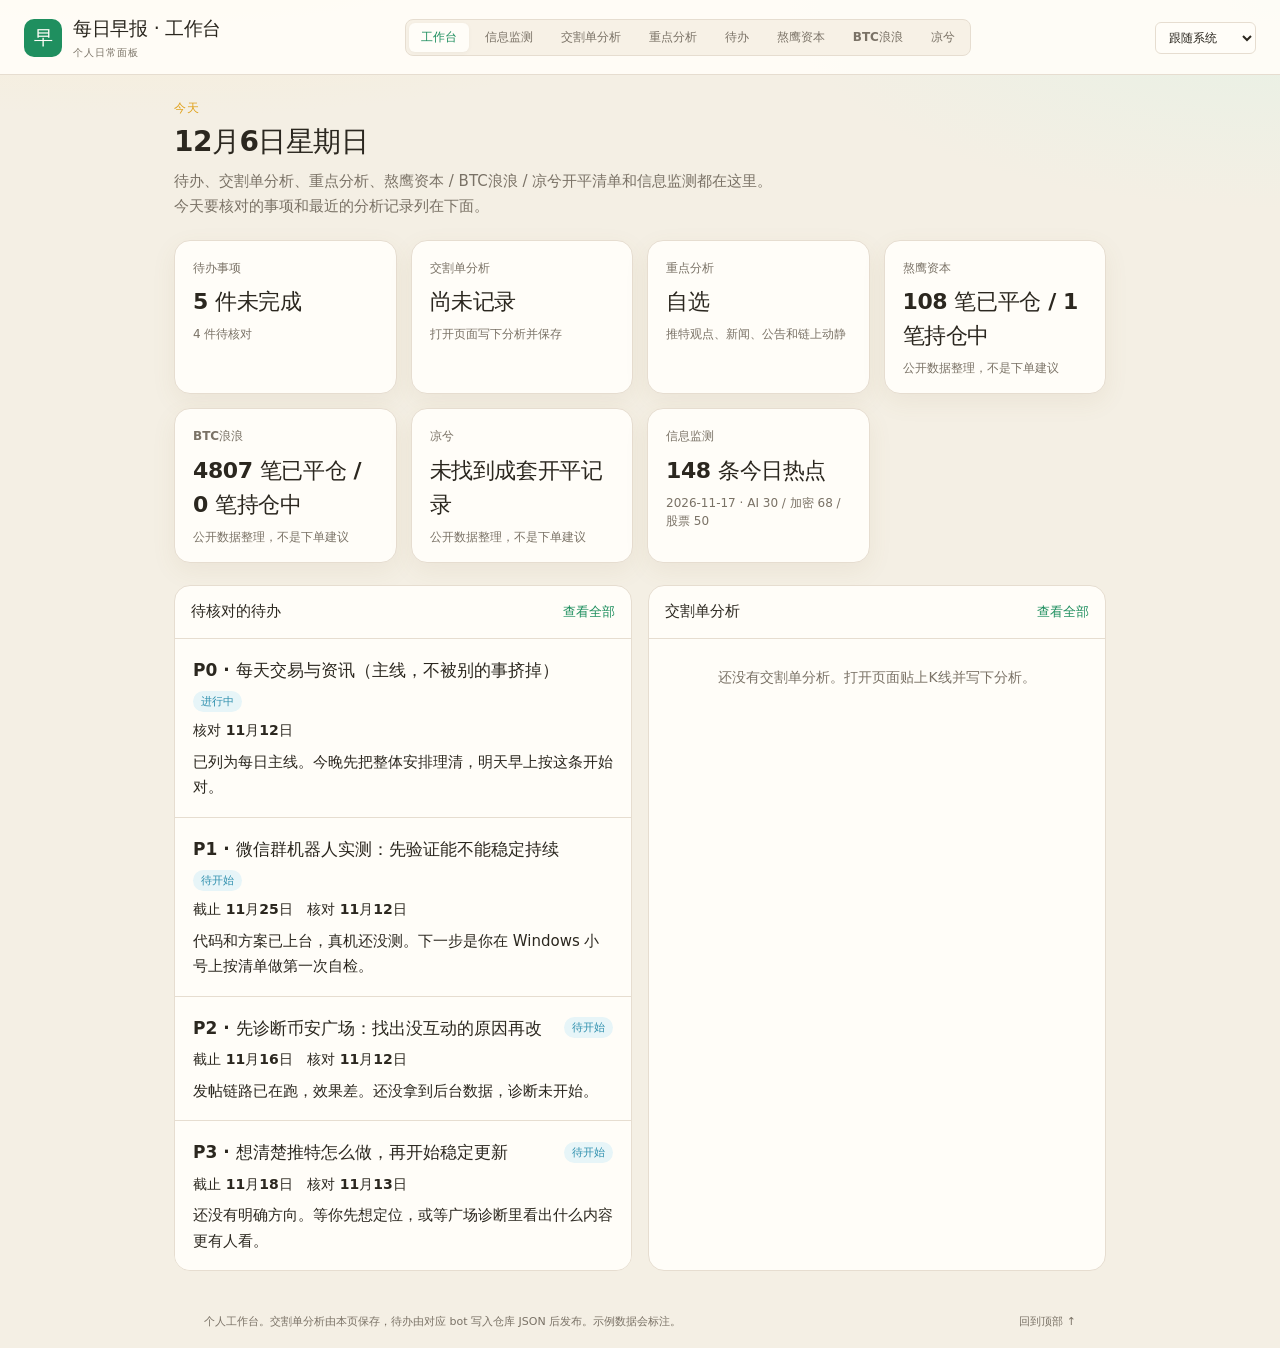
==== commit 897049ea: "早报更新 2026-11-17 16:59" ====
--- a/index.html
+++ b/index.html
@@ -4,9 +4,9 @@
   <meta charset="utf-8">
   <meta name="viewport" content="width=device-width, initial-scale=1">
   <meta name="color-scheme" content="light dark">
-  <meta name="description" content="个人日常工作台：待办、交割单分析与信息监测。">
+  <meta name="description" content="个人日常工作台：待办、交割单分析、重点分析与信息监测。">
   <title>每日早报 · 工作台</title>
-  <link rel="stylesheet" href="assets/style.css?v=50b34cef02">
+  <link rel="stylesheet" href="assets/style.css?v=ae3ec1edbc">
   <script src="assets/workbench.js?v=67a2a30baa" defer></script>
 </head>
 <body class="workbench" data-page="home" id="top">
@@ -14,7 +14,7 @@
   <header class="topbar workbench-topbar" id="topbar">
     <div class="topbar-heading">
       <div class="brand"><span class="brand-mark" aria-hidden="true">早</span><div><h1>每日早报 <span>· 工作台</span></h1><p>个人日常面板</p></div></div>
-      <nav class="page-nav" aria-label="站点导航"><a href="index.html" class="page-nav-link is-active" aria-current="page">工作台</a><a href="hotspots.html" class="page-nav-link">信息监测</a><a href="market.html" class="page-nav-link">交割单分析</a><a href="todos.html" class="page-nav-link">待办</a><a href="aoying.html" class="page-nav-link">熬鹰资本</a><a href="langlang.html" class="page-nav-link">BTC浪浪</a><a href="liangxi.html" class="page-nav-link">凉兮</a></nav>
+      <nav class="page-nav" aria-label="站点导航"><a href="index.html" class="page-nav-link is-active" aria-current="page">工作台</a><a href="hotspots.html" class="page-nav-link">信息监测</a><a href="market.html" class="page-nav-link">交割单分析</a><a href="focus.html" class="page-nav-link">重点分析</a><a href="todos.html" class="page-nav-link">待办</a><a href="aoying.html" class="page-nav-link">熬鹰资本</a><a href="langlang.html" class="page-nav-link">BTC浪浪</a><a href="liangxi.html" class="page-nav-link">凉兮</a></nav>
       <div class="appearance-controls">
         <label class="theme-control"><span class="sr-only">页面主题</span><select id="theme-select" aria-label="页面主题"><option value="system">跟随系统</option><option value="light">浅色</option><option value="dark">深色</option></select></label>
       </div>
@@ -24,7 +24,7 @@
     <section class="wb-hero">
       <p class="wb-kicker">今天</p>
       <h2 id="wb-today">工作台</h2>
-      <p class="wb-lead">待办、交割单分析、熬鹰资本 / BTC浪浪 / 凉兮开平清单和信息监测都在这里。今天要核对的事项和最近的分析记录列在下面。</p>
+      <p class="wb-lead">待办、交割单分析、重点分析、熬鹰资本 / BTC浪浪 / 凉兮开平清单和信息监测都在这里。今天要核对的事项和最近的分析记录列在下面。</p>
     </section>
     <section class="wb-glance" aria-label="今日概览">
       <a class="wb-card wb-card-link" href="todos.html">
@@ -36,6 +36,11 @@
         <p class="wb-card-label">交割单分析</p>
         <p class="wb-card-value" id="glance-market">—</p>
         <p class="wb-card-note" id="glance-market-note">贴上K线，写下分析并保存</p>
+      </a>
+      <a class="wb-card wb-card-link" href="focus.html">
+        <p class="wb-card-label">重点分析</p>
+        <p class="wb-card-value" id="glance-focus">自选</p>
+        <p class="wb-card-note" id="glance-focus-note">推特观点、新闻、公告和链上动静</p>
       </a>
       <a class="wb-card wb-card-link" href="aoying.html">
         <p class="wb-card-label">熬鹰资本</p>
--- a/assets/style.css
+++ b/assets/style.css
@@ -450,3 +450,47 @@
   .journal-meta, .journal-fields { grid-template-columns: 1fr; }
   .journal-drop { min-height: 180px; }
 }
+
+/* 重点分析：自选标的与四块汇总 */
+body[data-page="focus"] .workbench-main,
+body[data-page="focus"] .footer { max-width: 1100px; }
+.page-nav { flex-wrap: wrap; }
+.focus-date-field { display: flex; flex-direction: column; gap: 4px; color: var(--muted); font-size: 12px; font-weight: 650; }
+.focus-date-field input { min-height: 36px; padding: 4px 10px; }
+.focus-watch { margin: 0 0 22px; padding: 16px 18px 18px; background: var(--surface); border: 1px solid var(--line); border-radius: 16px; box-shadow: 0 6px 18px #8a734010; }
+.focus-watch .wb-panel-head { padding: 0 0 12px; border-bottom: 1px solid var(--line); margin-bottom: 14px; }
+.focus-add { display: flex; flex-wrap: wrap; gap: 10px 12px; align-items: end; margin-bottom: 14px; }
+.focus-add-field { display: flex; flex-direction: column; gap: 4px; color: var(--muted); font-size: 12px; font-weight: 650; }
+.focus-add-field input, .focus-add-field select { min-height: 36px; min-width: 9em; padding: 4px 10px; border: 1px solid var(--line); border-radius: 8px; background: var(--surface-alt); color: var(--text); font: inherit; }
+.focus-add-aliases { flex: 1 1 16em; }
+.focus-add-aliases input { width: 100%; }
+.focus-pills { display: flex; flex-direction: column; gap: 12px; }
+.focus-pill-label { margin: 0; color: var(--muted); font-size: 12px; font-weight: 700; }
+.focus-pill-row { display: flex; flex-wrap: wrap; gap: 8px; }
+.focus-pill { display: inline-flex; align-items: center; gap: 6px; min-height: 34px; padding: 4px 8px 4px 12px; border: 1px solid var(--line); border-radius: 999px; background: var(--surface-alt); color: var(--text); font-size: 13px; font-weight: 650; }
+.focus-pill:hover { border-color: var(--accent); color: var(--accent); }
+.focus-pill.is-active, .focus-pill[aria-selected="true"] { color: var(--accent); background: var(--accent-soft); border-color: var(--accent); }
+.focus-pill-name { color: var(--muted); font-size: 12px; font-weight: 600; }
+.focus-pill.is-active .focus-pill-name { color: var(--accent); }
+.focus-pill-remove { min-width: 22px; min-height: 22px; padding: 0; border: 0; border-radius: 50%; background: transparent; color: var(--muted); font-size: 16px; line-height: 1; }
+.focus-pill-remove:hover { color: var(--down); background: var(--down-soft); }
+.focus-root { display: flex; flex-direction: column; gap: 14px; padding-bottom: 32px; }
+.focus-selected { padding: 0 2px; }
+.focus-source-note { margin: 0 2px 4px; color: var(--warning-text); font-size: 13px; }
+.focus-section .wb-empty { margin: 0; }
+.focus-feed { list-style: none; margin: 0; padding: 0; }
+.focus-item { padding: 16px 18px; border-bottom: 1px solid var(--line); }
+.focus-item:last-child { border-bottom: 0; }
+.focus-item-head { display: flex; flex-wrap: wrap; align-items: baseline; gap: 8px; }
+.focus-item-title { margin: 0; margin-right: auto; font-size: 15px; font-weight: 700; }
+.focus-item-title a { color: inherit; }
+.focus-item-title a:hover { color: var(--accent); }
+.focus-handle { color: var(--muted); font-weight: 600; }
+.focus-item-body { margin: 8px 0 0; font-size: 14px; line-height: 1.7; white-space: pre-wrap; }
+.focus-item-meta { margin: 8px 0 0; color: var(--muted); font-size: 12px; line-height: 1.6; }
+.focus-item-meta a { color: var(--accent); font-weight: 650; }
+.focus-hot { color: var(--sun); background: var(--sun-soft); }
+@media (max-width: 800px) {
+  .focus-add { flex-direction: column; align-items: stretch; }
+  .focus-add-field input, .focus-add-field select { min-width: 0; width: 100%; }
+}
